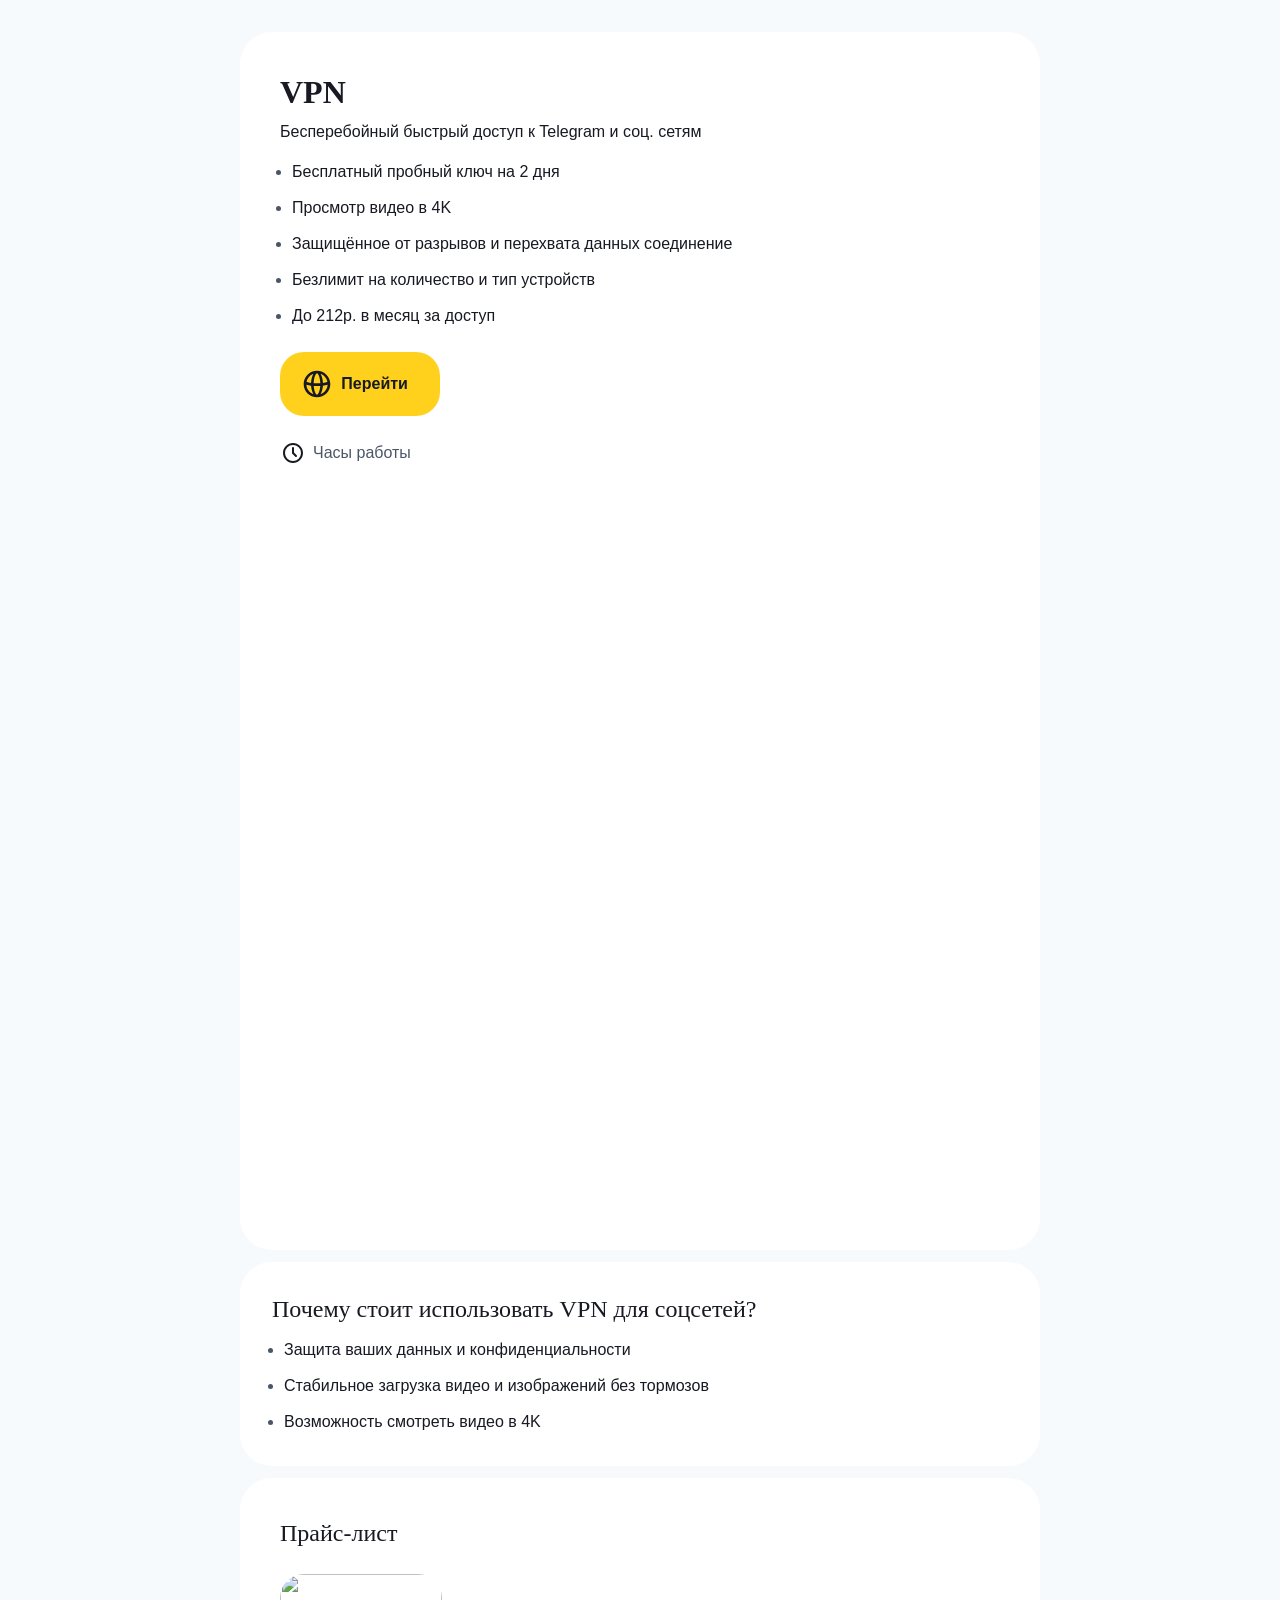
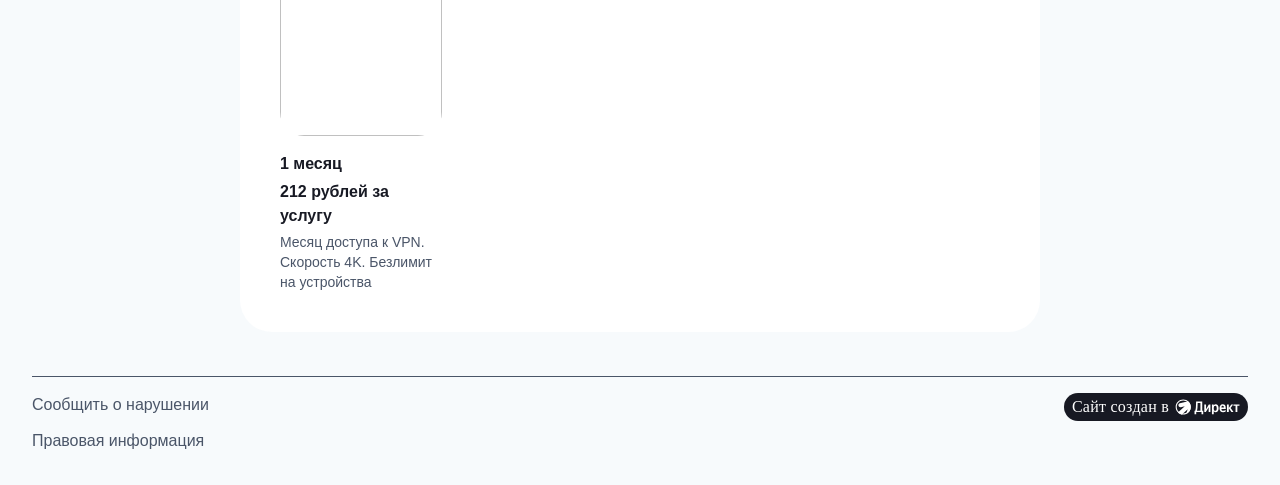
==== index.html @ 25be9b40 "GH page initial commit" ====
<!DOCTYPE html>
<html lang="ru" data-mantine-color-scheme="light" class="__className_145824"><head>
<meta http-equiv="content-type" content="text/html; charset=UTF-8"><script src="VPN_files/tag_phono.js" type="text/javascript" charset="utf-8" async=""></script><meta charset="utf-8"><meta name="viewport" content="width=device-width, initial-scale=1"><link rel="preload" as="image" href="VPN_files/orig_002.png"><link rel="preload" as="image" href="VPN_files/orig.png"><link rel="stylesheet" href="VPN_files/366c0e1724d2b45b.css" data-precedence="next"><link rel="stylesheet" href="VPN_files/de731d7033b99faa.css" data-precedence="next"><link rel="stylesheet" href="VPN_files/d931ef191c863b39.css" data-precedence="next"><link rel="stylesheet" href="VPN_files/e6cd20047d8eb369.css" data-precedence="next"><link rel="stylesheet" href="VPN_files/547b1e7696700c0e.css" data-precedence="next"><link rel="stylesheet" href="VPN_files/630dd408e8b0e902.css" data-precedence="next"><link rel="stylesheet" href="VPN_files/3575e3b8274c06ea.css" data-precedence="next"><link rel="stylesheet" href="VPN_files/346e893a2abdda17.css" data-precedence="next"><link rel="stylesheet" href="VPN_files/3a5b2b05baa9bd18.css" data-precedence="next"><link rel="preload" as="script" fetchpriority="low" href="VPN_files/webpack-45629b3fa820fc8a.js"><script async="" src="VPN_files/tag.js"></script><script src="VPN_files/4bd1b696-182b6b13bdad92e3.js" async=""></script><script src="VPN_files/1255-aed1538840402354.js" async=""></script><script src="VPN_files/main-app-4f4c06908819679b.js" async=""></script><script src="VPN_files/2850-08d80afc2bfaf56d.js" async=""></script><script src="VPN_files/6961-582b362500ac2808.js" async=""></script><script src="VPN_files/8712-ab8dd53e098ab0df.js" async=""></script><script src="VPN_files/not-found-e3efa27b24aec850.js" async=""></script><script src="VPN_files/c16f53c3-e86ef93545afdc09.js" async=""></script><script src="VPN_files/5314-7368a5ede2f7e235.js" async=""></script><script src="VPN_files/5640-ef7f2f337112b565.js" async=""></script><script src="VPN_files/2619-04bc32f026a0d946.js" async=""></script><script src="VPN_files/4329-63d2cdd8f9a2ff05.js" async=""></script><script src="VPN_files/7512-93be8bd3073e72ee.js" async=""></script><script src="VPN_files/9988-83fab24a3de03fcd.js" async=""></script><script src="VPN_files/1405-ef86a0f40e887229.js" async=""></script><script src="VPN_files/6863-d18769713ac70fbe.js" async=""></script><script src="VPN_files/4076-19bf849e1c219bf2.js" async=""></script><script src="VPN_files/2388-bab3d625e06f2e09.js" async=""></script><script src="VPN_files/page-1f62fc62663077ba.js" async=""></script><meta name="next-size-adjust" content=""><title>VPN</title><meta name="description" content="Бесперебойный быстрый доступ к Telegram и соц. сетям

*   Бесплатный пробный ключ на 2 дня
    
*   Просмотр видео в 4K
    
*   Защищённое от разрывов и перехвата данных соединение
    
*   Безлимит на количество и тип устройств
    
*   До 212р. в месяц за доступ"><meta name="robots" content="index, follow"><meta name="msapplication-TileColor" content="#FFFFFF"><link rel="canonical" href="https://vpn-4k-unlim.clients.site/"><meta property="og:title" content="VPN"><meta property="og:description" content="Бесперебойный быстрый доступ к Telegram и соц. сетям

*   Бесплатный пробный ключ на 2 дня
    
*   Просмотр видео в 4K
    
*   Защищённое от разрывов и перехвата данных соединение
    
*   Безлимит на количество и тип устройств
    
*   До 212р. в месяц за доступ"><meta property="og:url" content="https://vpn-4k-unlim.clients.site"><meta property="og:locale" content="ru_RU"><meta property="og:image" content="https://avatars.mds.yandex.net/get-maps-adv-crm/4771617/2a0000019d924132b83afe6953a8fe7a068d/orig"><meta property="og:type" content="website"><meta name="twitter:card" content="summary_large_image"><meta name="twitter:title" content="VPN"><meta name="twitter:description" content="Бесперебойный быстрый доступ к Telegram и соц. сетям

*   Бесплатный пробный ключ на 2 дня
    
*   Просмотр видео в 4K
    
*   Защищённое от разрывов и перехвата данных соединение
    
*   Безлимит на количество и тип устройств
    
*   До 212р. в месяц за доступ"><meta name="twitter:image" content="https://avatars.mds.yandex.net/get-maps-adv-crm/4771617/2a0000019d924132b83afe6953a8fe7a068d/orig"><link rel="shortcut icon" href="https://client-site.s3.yandex.net/r19347693/_next/static/media/favicon.ed3a078d.ico"><link rel="icon" href="https://client-site.s3.yandex.net/r19347693/_next/static/media/favicon-16x16.3c92b732.png" sizes="16x16" type="image/png"><link rel="icon" href="https://client-site.s3.yandex.net/r19347693/_next/static/media/favicon-32x32.6c45739b.png" sizes="32x32" type="image/png"><link rel="icon" href="https://client-site.s3.yandex.net/r19347693/_next/static/media/android-chrome-192x192.f7ace3ce.png" sizes="192x192" type="image/png"><link rel="icon" href="https://client-site.s3.yandex.net/r19347693/_next/static/media/android-chrome-512x512.bbdbc78b.png" sizes="192x192" type="image/png"><link rel="apple-touch-icon" href="https://client-site.s3.yandex.net/r19347693/_next/static/media/apple-touch-icon-57x57.4a83d6d2.png" sizes="57x57" type="image/png"><link rel="apple-touch-icon" href="https://client-site.s3.yandex.net/r19347693/_next/static/media/apple-touch-icon-60x60.40a05483.png" sizes="60x60" type="image/png"><link rel="apple-touch-icon" href="https://client-site.s3.yandex.net/r19347693/_next/static/media/apple-touch-icon-72x72.932ba3c8.png" sizes="72x72" type="image/png"><link rel="apple-touch-icon" href="https://client-site.s3.yandex.net/r19347693/_next/static/media/apple-touch-icon-76x76.4367523e.png" sizes="76x76" type="image/png"><link rel="apple-touch-icon" href="https://client-site.s3.yandex.net/r19347693/_next/static/media/apple-touch-icon-114x114.f9b7a6ac.png" sizes="114x114" type="image/png"><link rel="apple-touch-icon" href="https://client-site.s3.yandex.net/r19347693/_next/static/media/apple-touch-icon-120x120.a7bb1f27.png" sizes="120x120" type="image/png"><link rel="apple-touch-icon" href="https://client-site.s3.yandex.net/r19347693/_next/static/media/apple-touch-icon-144x144.30bed4e6.png" sizes="144x144" type="image/png"><link rel="apple-touch-icon" href="https://client-site.s3.yandex.net/r19347693/_next/static/media/apple-touch-icon-152x152.76c84252.png" sizes="152x152" type="image/png"><link rel="apple-touch-icon" href="https://client-site.s3.yandex.net/r19347693/_next/static/media/apple-touch-icon-180x180.0460f269.png" sizes="180x180" type="image/png"><link rel="mask-icon" href="https://client-site.s3.yandex.net/r19347693/_next/static/media/safari-pinned-tab.b4df68f2.svg" color="#000000"><script src="VPN_files/polyfills-42372ed130431b0a.js" nomodule=""></script><script id="ym-init">(function(m, e, t, r, i, k, a) {
    m[i] = m[i] || function() { (m[i].a = m[i].a || []).push(arguments) };
    m[i].l = 1 * new Date(); k = e.createElement(t), a = e.getElementsByTagName(t)[0], k.async = 1, k.src = r, a.parentNode.insertBefore(k, a)
})(window, document, "script", "https://mc.yandex.ru/metrika/tag.js", "ym");</script><script id="ym-counters-initializer">window.ym(68485864, 'init', { clickmap: true, trackLinks: true, accurateTrackBounce: 10000, webvisor: true });window.ym(68485864, 'userParams', {});
window.ym(108562822, 'init', { clickmap: true, trackLinks: true, accurateTrackBounce: 10000, webvisor: false });window.ym(108562822, 'userParams', {});</script><script async="" id="rum">!function(e,t){if(e.Ya=e.Ya||{},Ya.Rum)throw new Error("Rum: interface is already defined");var n=e.performance,i=n&&n.timing&&n.timing.navigationStart||Ya.startPageLoad||+new Date,s=e.requestAnimationFrame,r=function(){},a=Ya.Rum={_defTimes:[],_defRes:[],_countersToExposeAsEvents:["2325","2616.85.1928","react.inited"],enabled:!!n,version:"6.1.21",vsStart:document.visibilityState,vsChanged:!1,vsChangeTime:1/0,_deltaMarks:{},_markListeners:{},_onComplete:[],_onInit:[],_unsubscribers:[],_eventLisneters:{},_settings:{},_vars:{},init:function(e,t){a._settings=e,a._vars=t},getTime:n&&n.now?function(){return n.now()}:Date.now?function(){return Date.now()-i}:function(){return new Date-i},time:function(e){a._deltaMarks[e]=[a.getTime()]},timeEnd:function(e,t){var n=a._deltaMarks[e];n&&0!==n.length&&n.push(a.getTime(),t)},sendTimeMark:function(e,t,n,i){void 0===t&&(t=a.getTime()),a.emit({metricName:"defTimes",data:[e,t,i]}),a.mark(e,t)},sendDelta:function(e,t,n,i){var s,r=a._deltaMarks;r[e]||void 0===t||(s=i&&i.originalEndTime?i.originalEndTime:a.getTime(),r[e]=[s-t,s,n])},sendResTiming:function(e,t){a.emit({metricName:"defRes",data:[e,t]})},sendRaf:function(e){var t=a.getSetting("forcePaintTimeSending");if(s&&(t||a.isTimeAfterPageShow(a.getTime()))){var n="2616."+e;s((function(){a.getSetting("sendFirstRaf")&&a.sendTimeMark(n+".205"),s((function(){a.sendTimeMark(n+".1928")}))}))}},isVisibilityChanged:function(){return a.vsStart&&("visible"!==a.vsStart||a.vsChanged)},isTimeAfterPageShow:function(e){return"visible"===a.vsStart||a.vsChangeTime<e},mark:n&&n.mark?function(e,t){n.mark(e+(t?": "+t:""))}:function(){},getSetting:function(e){var t=a._settings[e];return null===t?null:t||""},on:function(e,t){if("function"==typeof t)return(a._markListeners[e]=a._markListeners[e]||[]).push(t),function(){if(a._markListeners[e]){var n=a._markListeners[e].indexOf(t);n>-1&&a._markListeners[e].splice(n,1)}}},noop:r,sendTrafficData:r,finalizeLayoutShiftScore:r,finalizeLargestContentfulPaint:r,getLCPAdditionalParams:r,getCLSAdditionalParams:r,getINPAdditionalParams:r,getImageGoodnessAdditionalParams:r,_eventListeners:{},_eventsBuffer:{},subscribe:function(e,t){if(!a.getSetting("noEvents"))return this._eventLisneters[e]=this._eventLisneters[e]||new Set,this._eventLisneters[e].add(t),function(){this.unsubscribe(e,t)}.bind(this)},unsubscribe:function(e,t){this._eventLisneters[e].delete(t)},emit:function(e){if(!a.getSetting("noEvents")){var t=a.getSetting("eventsLimits")&&a.getSetting("eventsLimits")[e.metricName]||20;this._eventLisneters[e.metricName]&&this._eventLisneters[e.metricName].forEach((function(t){t(e)})),this._eventsBuffer[e.metricName]=this._eventsBuffer[e.metricName]||[],this._eventsBuffer[e.metricName].push(e),this._eventsBuffer[e.metricName].length>t&&(this._eventsBuffer[e.metricName].length=Math.floor(t/2))}},getBufferedEvents:function(e){var t=this._eventsBuffer,n={};return Object.keys(t).forEach((function(i){-1!==e.indexOf(i)&&(n[i]=t[i])})),n},clearEvents:function(e){this._eventsBuffer[e]&&(this._eventsBuffer[e].length=0)}};function f(){Ya.Rum.vsChanged=!0,Ya.Rum.vsChangeTime=a.getTime(),removeEventListener("visibilitychange",f)}addEventListener("visibilitychange",f),a._onVisibilityChange=f}(window);
!function(){if(window.PerformanceLongTaskTiming){var e=function(e,n){return(e=e.concat(n)).length>300&&(e=e.slice(e.length-300)),e},n="undefined"!=typeof PerformanceLongAnimationFrameTiming,t=n?["longtask","long-animation-frame"]:["longtask"];function r(){var r=Ya.Rum._tti={events:[],loafEvents:n?[]:void 0,eventsAfterTTI:[],fired:!1,observer:new PerformanceObserver((function(t){var o=t.getEntriesByType("longtask"),s=t.getEntriesByType("long-animation-frame");r.events=e(r.events,o),n&&(r.loafEvents=e(r.loafEvents,s)),r.fired&&(r.eventsAfterTTI=e(r.eventsAfterTTI,o))}))};r.observer.observe({entryTypes:t}),Ya.Rum._unsubscribers&&Ya.Rum._unsubscribers.push((function(){r.observer.disconnect()}))}r(),Ya.Rum._onInit.push(r)}}();
!function(){var e,t,n,i=Ya.Rum,o=42,r=4e4,g=15,a=[],s="\r\n",l=i.getSetting("countersInitialDelay")||0;if(l){var c;function u(){removeEventListener("visibilitychange",h),clearTimeout(c),l=0,f()}function h(){document.hidden&&u()}c=setTimeout(u,l),addEventListener("visibilitychange",h)}function f(){if(t&&a.length){for(var n=0,i=0,l=0;i<a.length&&l<=r&&n<o;i++)(l+=(i?s.length:0)+a[i].length)<=r&&n++;var c=a.splice(0,n);d(t,c.join(s)),a.length&&(e=setTimeout(f,g))}else a.length=0}function d(e,t){if(!(navigator.sendBeacon&&n&&navigator.sendBeacon(e,t))){var o=Boolean(i.getSetting("sendCookie")),r=new XMLHttpRequest;r.open("POST",e),r.withCredentials=o,r.send(t)}}i.send=function(c,u,h,d,v,m,S,p){t=i.getSetting("clck"),n=i.getSetting("beacon"),o=i.getSetting("maxBatchCounters")||o,r=i.getSetting("maxBatchLength")||r,g=i.getSetting("countersBatchTimeout")||g,function(t,n,i,c,u,h,d,v,m,S){clearTimeout(e);var p=[t?"/reqid="+t:"",n?"/"+n.join("/"):"",i?"/path="+i:"",c?"/events="+c:"",u?"/slots="+u.join(";"):"",h?"/experiments="+h.join(";"):"",d?"/vars="+d:"","/cts="+(new Date).getTime(),"","/*"].join("");p.length>r?"undefined"!=typeof console&&console.error&&console.error("Counter length "+p.length+" is more than allowed "+r,p):(a.push(p),l||(function(){if(a.length>=o)return!0;for(var e=0,t=0;t<a.length;t++)if((e+=(t?s.length:0)+a[t].length)>=r)return!0;return!1}()?f():e=setTimeout(f,g)))}(i.getSetting("reqid"),S,u,v,i.getSetting("slots"),i.getSetting("experiments"),h)}}();
!function(){var e=Ya.Rum,n=!window.BigInt||!("PerformanceObserver"in window);function t(n){e._unsubscribers.push(n)}function i(e,i,o){if(!n){var a=o||{};if(e){a.type=e,a.hasOwnProperty("buffered")||(a.buffered=!0);var s=new PerformanceObserver((function(e,n){return i(e.getEntries(),n)}));return r((function(){try{s.observe(a)}catch(e){return void console.error(e.message)}t((function(){s.disconnect()}))}),0),s}throw new Error("PO without type field is forbidden")}}function r(e,n){var i=setTimeout(e,n);return t((function(){clearInterval(i)})),i}function o(e,n,i){addEventListener(e,n,i),t((function(){removeEventListener(e,n,i)}))}function a(e,n,t){o("visibilitychange",(function i(){if("hidden"===document.visibilityState){try{t||(removeEventListener("visibilitychange",i),e.disconnect())}catch(e){}n()}})),o("beforeunload",n)}function s(e,n){return"string"==typeof e?encodeURIComponent(e):Math.round(1e3*(e-(n||0)))/1e3}function u(e){if(!e)return"";var n=(e.tagName||"").toLowerCase(),t=e.className&&void 0!==e.className.baseVal?e.className.baseVal:e.className;return n+(t?(" "+t).replace(/\s+/g,"."):"")}function c(e){function n(){removeEventListener("DOMContentLoaded",n),removeEventListener("load",n),e()}"loading"===document.readyState?(o("DOMContentLoaded",n),o("load",n)):e()}function d(n){e._onComplete.push(n)}function f(){return e._periodicTasks}function l(){var n=e._vars;return Object.keys(n).map((function(e){return e+"="+encodeURIComponent(n[e]).replace(/\*/g,"%2A")}))}var m={connectEnd:2116,connectStart:2114,decodedBodySize:2886,domComplete:2124,domContentLoadedEventEnd:2131,domContentLoadedEventStart:2123,domInteractive:2770,domLoading:2769,domainLookupEnd:2113,domainLookupStart:2112,duration:2136,encodedBodySize:2887,entryType:2888,fetchStart:2111,initiatorType:2889,loadEventEnd:2126,loadEventStart:2125,nextHopProtocol:2890,redirectCount:1385,redirectEnd:2110,redirectStart:2109,requestStart:2117,responseEnd:2120,responseStart:2119,secureConnectionStart:2115,startTime:2322,transferSize:2323,type:76,unloadEventEnd:2128,unloadEventStart:2127,workerStart:2137},v=625;function g(n,t){Object.keys(m).forEach((function(e){if(e in t){var i=t[e];(i||0===i)&&n.push(m[e]+"="+s(i))}})),n.push("".concat(v,"=").concat(e.version))}var p,h,y,S,T,b="690.2096.2877",w="690.2096.207",E="690.2096.2044",C=3,k=e.getSetting("savedDeltasLimit")||0,L=document.createElement("link"),P=window.performance||{},M="function"==typeof P.getEntriesByType,_=0;function O(n,t,i,r,o){void 0===t&&(t=e.getTime()),void 0!==i&&!0!==i||e.mark(n,t);var a=I(n);if(a.push("207="+s(t)),x(a,r)){j(w,a,o&&o.force),p[n]=p[n]||[],p[n].push(t);var u=e._markListeners[n];u&&u.length&&u.forEach((function(e){e(t)})),e.emit({metricName:n,value:t,params:r})}}function I(n){return T.concat([e.isVisibilityChanged()?"-vsChanged=1":"","1701="+n,e.ajaxStart&&"1201.2154="+s(e.ajaxStart),e.ajaxComplete&&"1201.2052="+s(e.ajaxComplete)])}function N(){S=l(),e.getSetting("sendClientUa")&&S.push("1042="+encodeURIComponent(navigator.userAgent))}function R(){var e=window.performance&&window.performance.timing&&window.performance.timing.navigationStart;T=S.concat(["143.2129="+e])}function x(e,n){if(n){if(n.isCanceled&&n.isCanceled())return!1;var t=e.reduce((function(e,n,t){return"string"==typeof n&&(e[n.split("=")[0]]=t),e}),{});Object.keys(n).forEach((function(i){if("function"!=typeof n[i]){var r=t[i],o=i+"="+n[i];void 0===r?e.push(o):e[r]=o}}))}return!0}function j(n,t,i){var r=encodeURIComponent(window.YaStaticRegion||"unknown");t.push("-cdn="+r);var o=t.filter(Boolean).join(",");e.send(null,n,o,void 0,void 0,void 0,void 0,i)}function z(e,n,t){j(e,F().concat(n),t)}function B(n,t){var i=y[n];i&&0!==i.length&&(i.push(e.getTime(),t),A(n))}function A(n,t,i,r){var o,a,u,c=y[n];if(void 0!==t?o=(a=r&&r.originalEndTime?r.originalEndTime:e.getTime())-t:c&&(o=c[0],a=c[1],u=c[2]),void 0!==o&&void 0!==a){var d=I(n);d.push("207.2154="+s(o),"207.1428="+s(a),"2877="+s(a-o)),x(d,i)&&x(d,u)&&(j(b,d,r&&r.force),_<k&&(h[n]=h[n]||[],h[n].push(a-o),_++),e.emit({metricName:n,value:a-o,params:{start:o,end:a}}),delete y[n])}}function V(e,n){if(!M)return n(null);L.href=e;var t=0,i=100,o=L.href;r((function e(){var a=P.getEntriesByName(o);if(a.length)return n(a);t++<C?(r(e,i),i+=i):n(null)}),0)}function U(e,n,t){V(n,(function(i){i&&D(e,i[i.length-1],n,t)}))}function D(n,t,i,r){var o=I(n);e.getSetting("sendUrlInResTiming")&&o.push("13="+encodeURIComponent(i)),g(o,t),x(o,r),j(E,o)}function F(){return S}var W={bluetooth:2064,cellular:2065,ethernet:2066,none:1229,wifi:2067,wimax:2068,other:861,unknown:836,0:836,1:2066,2:2067,3:2070,4:2071,5:2768},H=navigator.connection;function Q(e){if(H){var n=W[H.type];e.push("2437="+(n||2771),void 0!==H.downlinkMax&&"2439="+H.downlinkMax,H.effectiveType&&"2870="+H.effectiveType,void 0!==H.rtt&&"rtt="+H.rtt,void 0!==H.downlink&&"dwl="+H.downlink,!n&&"rawType="+H.type)}}var Y,q,G,J,$,K,X,Z,ee="690.2096.4004",ne=!1,te=1/0,ie=1/0,re=("layout-shift",Boolean(window.PerformanceObserver&&window.PerformanceObserver.supportedEntryTypes&&-1!==window.PerformanceObserver.supportedEntryTypes.indexOf("layout-shift"))?0:null);function oe(){$>q&&(q=$,G=J,e.emit({metricName:"cls-debug",value:q,params:{clsEntries:G,target:ae(G)}}))}function ae(e){var n;if(!e)return null;var t=null;if((n=e.reduce((function(e,n){return e&&e.value>n.value?e:n})))&&n.sources&&n.sources.length){for(var i=0;i<n.sources.length;i++){var r=n.sources[i];if(r.node&&1===r.node.nodeType){t=r;break}}t=t||n.sources[0]}return t}function se(e){null==q&&(q=0);for(var n=0;n<e.length;n++){var t=e[n];t.hadRecentInput||($&&t.startTime-J[J.length-1].startTime<te&&t.startTime-J[0].startTime<ie?($+=t.value,J.push(t)):(oe(),$=t.value,J=[t]))}oe()}function ue(){q=re,Y=void 0,G=null,J=null,$=null,ne=!1}function ce(n){if(null!=q&&!ne){var t=Math.round(1e6*q)/1e6;if(Y!==t){Y=t,e.getSetting("enableContinuousCollection")||(ne=!0);var i=ae(G),r=["s="+t];r.push("target="+u(i&&i.node));var o=e.getCLSAdditionalParams(i);o&&x(r,o),z(ee,r,n),e.emit({metricName:"cls-debug",value:q,params:{clsEntries:J,target:i,isFinalized:ne}})}}}function de(n){var t=n[n.length-1];K=t.renderTime||t.loadTime,X=t,e.emit({metricName:"largest-contentful-paint-debug",value:K,params:{entry:t}}),Z||(O("largest-loading-elem-paint",K),Z=!0)}function fe(n){if(null!=K){var t=e.getLCPAdditionalParams(X);O("largest-contentful-paint",K,!1,t,n&&{force:!0}),e.emit({metricName:"largest-contentful-paint-debug",value:K,params:{additionalParams:t,entry:X,isFinalized:!0}}),K=null,X=null}}e.getLCPAdditionalParams===e.noop&&(e.getLCPAdditionalParams=function(){var n={},t=X.element;if(t){n["-className"]=e.getSelector(t),n["-tagName"]=t.tagName.toLowerCase();var i=t.getBoundingClientRect();n["-width"]=i.width,n["-height"]=i.height}return X.size&&(n["-size"]=X.size),n});var le={"first-paint":2793,"first-contentful-paint":2794},me=Object.keys(le).length,ve={},ge=window.performance||{},pe="function"==typeof ge.getEntriesByType,he=0;function ye(){if(pe&&(e.getSetting("forcePaintTimeSending")||!e.isVisibilityChanged()))for(var n=ge.getEntriesByType("paint"),t=0;t<n.length;t++){var i=n[t],r=le[i.name];r&&!ve[i.name]&&(ve[i.name]=!0,he++,O("1926."+r,i.startTime))}}var Se=3e3,Te=1;function be(){return e._tti.events||[]}function we(){return e._tti.loafEvents}function Ee(){return e._tti}function Ce(n){return n?n===e.getPageUrl()?"<page>":n.replace(/\?.*$/,""):n}function ke(n,t,i){if(Ee()){var r=e.getTime(),o="undefined"!=typeof PerformanceLongAnimationFrameTiming&&e.getSetting("sendLongAnimationFrames");Le((function(a){var u,c={2796.2797:Pe(be(),t),689.2322:s(r)};if(o){var d=function(e){var n=we();if(n)return e?n.filter((function(n){return n.startTime+n.duration>=e})):n}(t);d&&(c["loaf.2797"]=Pe(d,void 0,{useName:!1}),1===e.getSetting("longAnimationFramesMode")&&(c["-additional"]=encodeURIComponent(JSON.stringify({loaf:(u=d,u.map(Me))}))))}i&&Object.keys(i).forEach((function(e){c[e]=i[e]})),O(n||"2795",a,!0,c,{force:Boolean(o)}),e._tti.fired=!0}),t)}}function Le(n,t){var i=(arguments.length>2&&void 0!==arguments[2]?arguments[2]:{}).mode,o=void 0===i?Te:i;Ee()&&(t||(t=e.getTime()),function i(){var a,s=t,u=e.getTime(),c=o===Te?be():we()||[],d=c.length;0!==d&&(a=c[d-1],s=Math.max(s,Math.floor(a.startTime+a.duration))),u-s>=Se?n(s):r(i,1e3)}())}function Pe(e,n){var t=(arguments.length>2&&void 0!==arguments[2]?arguments[2]:{}).useName,i=void 0===t||t;return n=n||0,(e=e||[]).filter((function(e){return n-e.startTime<=50})).map((function(e){var n=Math.floor(e.startTime),t=Math.floor(n+e.duration);return i?(e.name?e.name.split("-").map((function(e){return e[0]})).join(""):"u")+"-"+n+"-"+t:n+"-"+t})).join(".")}function Me(e){var n=e.blockingDuration,t=e.duration,i=e.firstUIEventTimestamp,r=e.renderStart,o=e.scripts,a=e.startTime,s=e.styleAndLayoutStart;return[Math.round(a),Math.round(t),o.map(Oe),Math.round(n),Math.round(i),Math.round(r),Math.round(s)]}function _e(e){return{"user-callback":1,"event-listener":2,"resolve-promise":3,"reject-promise":4,"classic-script":5,"module-script":6}[e]||0}function Oe(e){var n=e.invoker,t=e.sourceURL,i=e.sourceFunctionName,r=e.sourceCharPosition,o=e.startTime,a=e.duration,s=e.windowAttribution,u=e.executionStart,c=e.forcedStyleAndLayoutDuration,d=e.pauseDuration,f=e.invokerType;return[Ce(n),Ce(t),i,r,Math.round(o),Math.round(a),s,Math.round(u),Math.round(c),Math.round(d),_e(f)]}var Ie="690.2096.361",Ne=document.createElement("a"),Re=0,xe={};function je(e){var n=e.transferSize;if(null!=n){Ne.href=e.name;var t=Ne.pathname;if(0!==t.indexOf("/clck")){var i=t.lastIndexOf("."),r="";return-1!==i&&t.lastIndexOf("/")<i&&t.length-i<=5&&(r=t.slice(i+1)),{size:n,domain:Ne.hostname,extension:r}}}}function ze(){var n=e.getSetting("maxTrafficCounters")||250;if(Re>=n)return!1;for(var t=Object.keys(xe),i="",r=0;r<t.length;r++){var o=t[r],a=xe[o];i+=encodeURIComponent(o)+"!"+a.count+"!"+a.size+";"}return i.length&&(Re++,z(Ie,["d="+i,"t="+s(e.getTime())])),xe={},Re<n}d(ze);var Be="690.1033",Ae={visible:1,hidden:2,prerender:3},Ve=window.performance||{},Ue=Ve.navigation||{},De=Ve.timing||{},Fe=De.navigationStart;function We(){var n=De.domContentLoadedEventStart,t=De.domContentLoadedEventEnd;if(0!==n||0!==t){var i=0===De.responseStart?Fe:De.responseStart,o=0===De.domainLookupStart?Fe:De.domainLookupStart,a=["2129="+Fe,"1036="+(o-Fe),"1037="+(De.domainLookupEnd-De.domainLookupStart),"1038="+(De.connectEnd-De.connectStart),De.secureConnectionStart&&"1383="+(De.connectEnd-De.secureConnectionStart),"1039="+(De.responseStart-De.connectEnd),"1040="+(De.responseEnd-i),"1040.906="+(De.responseEnd-o),"1310.2084="+(De.domLoading-i),"1310.2085="+(De.domInteractive-i),"1310.1309="+(t-n),"1310.1007="+(n-i),navigator.deviceMemory&&"3140="+navigator.deviceMemory,navigator.hardwareConcurrency&&"3141="+navigator.hardwareConcurrency];Object.keys(m).forEach((function(e){e in De&&De[e]&&a.push(m[e]+"="+s(De[e],Fe))})),e.vsStart?(a.push("1484="+(Ae[e.vsStart]||2771)),e.vsChanged&&a.push("1484.719=1")):a.push("1484="+Ae.visible),Ue&&(Ue.redirectCount&&a.push("1384.1385="+Ue.redirectCount),1!==Ue.type&&2!==Ue.type||a.push("770.76="+Ue.type)),Q(a),z(Be,a)}else r(We,50)}var He="690.2096.2892",Qe=window.performance||{},Ye="function"==typeof Qe.getEntriesByType;if(!e)throw new Error("Rum: interface is not included");if(e.enabled){function qe(){p={},h={},_=0,y=e._deltaMarks,N(),R(),e.ajaxStart=0,e.ajaxComplete=0,c(Je)}function Ge(){var n;e.sendTimeMark=O,e.sendResTiming=U,e.sendTiming=D,e.timeEnd=B;var t=(e.getBufferedEvents(["defRes"]).defRes||[]).map((function(e){return e.data}));for(n=0;n<t.length;n++)U(t[n][0],t[n][1]);e.clearEvents("defRes");var i=(e.getBufferedEvents(["defTimes"]).defTimes||[]).map((function(e){return e.data}));for(n=0;n<i.length;n++)O(i[n][0],i[n][1],!1,i[n][2]);e.clearEvents("defTimes"),Object.keys(y).forEach((function(e){A(e)}))}function Je(){var n=window.performance&&window.performance.timing&&window.performance.timing.navigationStart,t=e.getSetting("skipTiming"),a=e.getSetting("techParamsByVisible");n&&(a&&addEventListener("visibilitychange",(function n(){"visible"!==e.vsStart?"visible"===document.visibilityState&&(e.vsStart="visible",removeEventListener("visibilitychange",n),We()):removeEventListener("visibilitychange",n)})),r((function(){Ge(),(!t&&!a||a&&"visible"===e.vsStart)&&We(),e.getSetting("disableFCP")||(ye(),he<me&&i("paint",(function(e,n){ye(),n&&he>=me&&n.disconnect()}),{buffered:!0})),e.getSetting("sendAutoElementTiming")&&(!window.PerformanceObserver||!e.getSetting("forcePaintTimeSending")&&e.isVisibilityChanged()||i("element",(function(e){for(var n=0;n<e.length;n++){var t=e[n];O("element-timing."+t.identifier,t.startTime)}}))),o("pageshow",Xe),ke(),"complete"===document.readyState?$e({skipTimingApi:t}):o("load",$e.bind(void 0,{skipTimingApi:t}))}),0))}function $e(n){var r,s;e.getSetting("disableOnLoadTasks")||(removeEventListener("load",$e),n.skipTimingApi||function(){if(Ye){var e=Qe.getEntriesByType("navigation")[0];if(e){var n=[];g(n,e),Q(n);var t=Qe.getEntriesByName("yndxNavigationSource")[0];t&&n.push("2091.186="+t.value);var i=Qe.getEntriesByName("yndxNavigationToken","yndxEntry")[0];i&&n.push("2091.3649="+i.value),z(He,n)}}}(),(s=e.getSetting("periodicStatsIntervalMs"))||null===s||(s=15e3),s&&(r=setInterval(Ze,s),t((function(){clearInterval(r)})),Ke=r),o("beforeunload",Ze),function(){if(window.PerformanceObserver){xe={},Re=0;var e=function(e){!function(e){if(e&&e.length)for(var n=xe,t=0;t<e.length;t++){var i=je(e[t]);if(i){var r=i.domain+"-"+i.extension,o=n[r]=n[r]||{count:0,size:0};o.count++,o.size+=i.size}}}(e)};i("resource",e),i("navigation",e),f().push(ze)}}(),e.getSetting("disableFID")||i("first-input",(function(n,t){var i=n[0];if(i){var r=i.processingStart,o={duration:i.duration,js:i.processingEnd-r,name:i.name};i.target&&(o.target=u(i.target));var a=r-i.startTime;A("first-input",a,o),e.emit({metricName:"first-input-debug",value:a,params:{entry:i,additionalParams:o}}),t.disconnect()}}),{buffered:!0}),e.getSetting("disableCLS")||window.PerformanceObserver&&(d(ce),d(ue),q=re,G=null,J=null,$=null,te=e.getSetting("clsWindowGap")||te,ie=e.getSetting("clsWindowSize")||ie,a(i("layout-shift",se),(function(){return ce(!0)}),!0)),e.getSetting("disableLCP")||!window.PerformanceObserver||!e.getSetting("forcePaintTimeSending")&&e.isVisibilityChanged()||(d(fe),K=null,X=null,Z=!1,a(i("largest-contentful-paint",de),(function(){return fe(!0)}),!1)))}var Ke;function Xe(e){e.persisted&&O("bfcache")}function Ze(){var e=!1;f().forEach((function(n){n()&&(e=!0)})),e||clearInterval(Ke)}d(Ge),e.destroy=function(n){var t=e._unsubscribers;n.shouldComplete&&e.completeSession(!0),e._onComplete=[];for(var i=0;i<t.length;i++)t[i]();removeEventListener("visibilitychange",e._onVisibilityChange),e._unsubscribers=[],e._periodicTasks=[],e._markListeners={},e._deltaMarks={}},e.restart=function(n,t,i){e.destroy({shouldComplete:i}),e.init(n,t),addEventListener("visibilitychange",e._onVisibilityChange),qe(),function(){for(var n=0;n<e._onInit.length;n++)e._onInit[n]()}()},e.setVars=function(n){Object.keys(n).forEach((function(t){e._vars[t]=n[t]})),N(),R()},e.completeSession=function(n){for(var t=e._onComplete,i=0;i<t.length;i++)t[i](n)},qe(),e._periodicTasks=[],e.sendHeroElement=function(e){O("2876",e)},e.getPageUrl=function(){return window.location.href},e._subpages={},e.makeSubPage=function(n,t){var i=e._subpages[n];e._subpages[n]=void 0===i?i=0:++i;var r=!1;return{689.2322:s(void 0!==t?t:e.getTime()),2924:n,2925:i,isCanceled:function(){return r},cancel:function(){r=!0}}},e.getTimeMarks=function(){return p},e.getDeltas=function(){return h},e.getVarsList=l,e.getResourceTimings=V,e.pushConnectionTypeTo=Q,e.pushTimingTo=g,e.normalize=s,e.sendCounter=j,e.sendDelta=A,e.onReady=c,e.getSelector=u,e.getSetting("disableCLS")||(e.finalizeLayoutShiftScore=ce),e.getSetting("disableLCP")||(e.finalizeLargestContentfulPaint=fe),e.sendTrafficData=ze,e._getCommonVars=F,e._addListener=o,e._observe=i,e._timeout=r,e.sendTTI=ke,e._getLongtasksStringValue=Pe,e.onQuietWindow=Le,e.sendBFCacheTimeMark=Xe}else e.getSetting=function(){return""},e.getVarsList=function(){return[]},e.getResourceTimings=e.completeSession=e.pushConnectionTypeTo=e.pushTimingTo=e.normalize=e.sendCounter=e.destroy=e.restart=e.setVars=e.completeSession=e.sendDelta=e.sendTimeMark=e.sendResTiming=e.sendTiming=e.sendTTI=e.makeSubPage=e.sendHeroElement=e.onReady=e.onQuietWindow=function(){}}();
!function(){var e,n,t=Ya.Rum,r=function(){return"v3-".concat(Date.now(),"-").concat(Math.floor(8999999999999*Math.random())+1e12)},i=function(){return window.__WEB_VITALS_POLYFILL__?window.performance&&(performance.getEntriesByType&&performance.getEntriesByType("navigation")[0]||function(){var e;if(null!==(e=performance)&&void 0!==e&&e.navigation){var n=performance.timing,t=performance.navigation.type,r={entryType:"navigation",startTime:0,type:2==t?"back_forward":1===t?"reload":"navigate"};for(var i in n)"navigationStart"!==i&&"toJSON"!==i&&(r[i]=Math.max(n[i]-n.navigationStart,0));return r}}()):window.performance&&performance.getEntriesByType&&performance.getEntriesByType("navigation")[0]},a=function(e,n,t){var r=!(arguments.length>3&&void 0!==arguments[3])||arguments[3];try{if(PerformanceObserver.supportedEntryTypes.includes(e)){var i=new PerformanceObserver((function(e){Promise.resolve().then((function(){n(e.getEntries())}))}));return i.observe(Object.assign({type:e,buffered:r},t||{})),i}}catch(e){}},o=0,u=1/0,s=0,c=function(e){e.forEach((function(e){e.interactionId&&(u=Math.min(u,e.interactionId),s=Math.max(s,e.interactionId),o=s?(s-u)/7+1:0)}))},d=function(){var n=window.performance||{};return e?o:n.interactionCount||0},p=function(){"interactionCount"in(window.performance||{})||e||(e=a("event",c,{type:"event",buffered:!0,durationThreshold:0}))},l=[],f={},v=function(e){var n=l[l.length-1],t=f[e.interactionId];if(t||l.length<10||e.duration>n.latency){if(t)t.entries.push(e),t.latency=Math.max(t.latency,e.duration);else{var r={id:e.interactionId,latency:e.duration,entries:[e]};f[r.id]=r,l.push(r)}l.sort((function(e,n){return n.latency-e.latency})),l.splice(10).forEach((function(e){delete f[e.id]}))}},g=function(e,t){var o,u,s=function(){};return t=t||{},u=function(){var u,c,f,g,m;p(),c="INP",g=i(),m="navigate",g&&(document.prerendering||function(){var e=i();return e&&e.activationStart||0}()>0?m="prerender":document.wasDiscarded?m="restore":g.type&&(m=g.type.replace(/_/g,"-"))),n={name:c,value:void 0===f?-1:f,rating:"good",delta:0,entries:[],id:r(),navigationType:m};var y=a("event",(function(e){e.forEach((function(e){e.interactionId&&v(e),"first-input"===e.entryType&&!l.some((function(n){return n.entries.some((function(n){return e.duration===n.duration&&e.startTime===n.startTime}))}))&&v(e)}));var r,i,a=(i=Math.min(l.length-1,Math.floor((d()-0)/50)),l[i]);a&&a.latency!==n.value&&(n.value=a.latency,n.entries=a.entries,null!==(r=t)&&void 0!==r&&r.reportSlowestINP&&l.length&&(n.extra=l[0]),s())}),{durationThreshold:null!==(u=t.durationThreshold)&&void 0!==u?u:40},!0);o=function(e,n,t){var r,i;return{sendReport:function(a){n.value>=0&&(a||t)&&((i=n.value-(r||0))||void 0===r)&&(r=n.value,n.delta=i,e(n))},resetReport:function(){return r=void 0}}}(e,n,t.reportAllChanges),s=o.sendReport,y&&"PerformanceEventTiming"in window&&"interactionId"in PerformanceEventTiming.prototype&&y.observe({type:"first-input",buffered:!0})},document.prerendering?addEventListener("prerenderingchange",(function(){return u()}),!0):u(),function(){return o}};!function(){var e,i,a=void 0,o=t._addListener||addEventListener,u=t.getSetting("minInpDuration")||40,s=g((function(e){if(a={value:e.value,params:{entriesCount:e.entries.length,interactionsCount:d()},opts:{},entry:null},t.getSetting("reportSlowestINP")&&e.extra&&e.extra.entries){a.params.longestValue=e.extra.latency;var n=e.extra.entries.reduce((function(e,n){return n.duration>e.duration?n:e}),{duration:0});a.params.longestSelector=t.getSelector(n.target)}if(e.entries.length){var r=e.entries[0],i=0;e.entries.forEach((function(e){var n=e.processingEnd-e.processingStart;i+=n,(e.duration>r.duration||e.duration===r.duration&&n>r.processingEnd-r.processingStart)&&(r=e)})),a.params.name=r.name,a.params.js=i,a.params.processTime=r.processingEnd-r.processingStart,a.opts.originalEndTime=r.startTime+r.duration,a.entry=r,r.target&&t.getSelector&&(a.params.target=t.getSelector(r.target));var o=t.getINPAdditionalParams(r);o&&(a.params=Object.assign(a.params,o))}t.emit({metricName:"inp-debug",value:a.value,params:{entry:a.entry}})}),{durationThreshold:u,reportAllChanges:!0,reportSlowestINP:t.getSetting("reportSlowestINP")});function c(){s().resetReport(),l=[],f={},n.value=-1,n.delta=0,n.entries=[],n.id=r(),i=void 0,a=void 0,e=!1}function p(n){e||(s().sendReport(!0),void 0!==a&&i!==a.value&&(n&&a.opts&&(a.opts.force=!0),t.getSetting("enableContinuousCollection")||(e=!0),i=a.value,t.sendDelta("inp",a.value,a.params,a.opts),t.emit({metricName:"inp-debug",value:a.value,params:{entry:a.entry,isFinalized:e}})))}function v(e){"pagehide"!==e.type&&"beforeunload"!==e.type&&"hidden"!==document.visibilityState||p(!0)}o("visibilitychange",v,!0),o("pagehide",v,!0),o("beforeunload",v,!0),t.finalizeINP=p,t.resetINP=c,t._onComplete.push(p),t._onComplete.push(c)}()}();
!function(e){function t(){"complete"===document.readyState?n():(e._addListener||addEventListener)("load",n)}function n(){if(removeEventListener("load",n),e.sendTimeMark("1724"),e.getSetting("sendAutoResTiming"))for(var t=e.getSetting("autoResTimingSelector")||"script[data-rCid], div[data-rCid]",i=document.querySelectorAll(t),d=0,a=i.length;d<a;d++){var r=i[d],o=r.src;if(!o){var u=getComputedStyle(r).backgroundImage;if(u){var l=u.match(/^url\(["']?(.*?)["']?\)$/);l&&(o=l[1])}}o&&e.sendResTiming(r.getAttribute("data-rCid"),o)}}e.enabled&&!e._onloadCounterInited&&(e._onloadCounterInited=!0,t(),e._onInit.push(t))}(Ya.Rum);
!function(){function t(t,e){if(!(t instanceof e))throw new TypeError("Cannot call a class as a function")}function e(t,e){for(var n=0;n<e.length;n++){var i=e[n];i.enumerable=i.enumerable||!1,i.configurable=!0,"value"in i&&(i.writable=!0),Object.defineProperty(t,(void 0,"symbol"==typeof(r=function(t,e){if("object"!=typeof t||null===t)return t;var n=t[Symbol.toPrimitive];if(void 0!==n){var i=n.call(t,"string");if("object"!=typeof i)return i;throw new TypeError("@@toPrimitive must return a primitive value.")}return String(t)}(i.key))?r:String(r)),i)}var r}function n(t,n,i){return n&&e(t.prototype,n),i&&e(t,i),Object.defineProperty(t,"prototype",{writable:!1}),t}function i(t){return i=Object.setPrototypeOf?Object.getPrototypeOf.bind():function(t){return t.__proto__||Object.getPrototypeOf(t)},i(t)}function r(t,e){return r=Object.setPrototypeOf?Object.setPrototypeOf.bind():function(t,e){return t.__proto__=e,t},r(t,e)}function a(t){var e=function(){if("undefined"==typeof Reflect||!Reflect.construct)return!1;if(Reflect.construct.sham)return!1;if("function"==typeof Proxy)return!0;try{return Boolean.prototype.valueOf.call(Reflect.construct(Boolean,[],(function(){}))),!0}catch(t){return!1}}();return function(){var n,r=i(t);if(e){var a=i(this).constructor;n=Reflect.construct(r,arguments,a)}else n=r.apply(this,arguments);return function(t,e){if(e&&("object"==typeof e||"function"==typeof e))return e;if(void 0!==e)throw new TypeError("Derived constructors may only return object or undefined");return function(t){if(void 0===t)throw new ReferenceError("this hasn't been initialised - super() hasn't been called");return t}(t)}(this,n)}}Ya.Rum.getSetting("savedDeltasLimit"),document.createElement("link");var o=function(){function e(n){var i=arguments.length>1&&void 0!==arguments[1]?arguments[1]:{},r=i.src,a=i.callback;t(this,e),this.img=n,this.src=r||this.img.src,this.className=this.img.className,this.callback=a}return n(e,[{key:"calculateDimensions",value:function(){return this.w=this.img.offsetWidth,this.h=this.img.offsetHeight,this.nw=this.img.naturalWidth,this.nh=this.img.naturalHeight,this.calculateScale(),Promise.resolve()}},{key:"calculateScale",value:function(){this.xScale=this.nw/this.w,this.yScale=this.nh/this.h}},{key:"checkDimensions",value:function(){this.shouldIgnoreImageBefore()||this.calculateDimensions().then(function(){var t=this.w,e=this.h,n=this.nw,i=this.nh;if(0!==t&&0!==e&&!(n<=t&&i<=e||2===this.xScale&&2===this.yScale&&this.src.match(/_2x$/)||this.xScale<3&&this.xScale>1/3&&this.yScale<3&&this.yScale>1/3)){var r=Math.round((n*i-t*e)/1e4);r<4||this.callback({w:t,h:e,nw:n,nh:i,src:this.src,className:this.className,element:this.img,extraTrafficKb:r})}}.bind(this))}},{key:"shouldIgnoreImageBefore",value:function(){return!1}}]),e}(),s=function(e){!function(t,e){if("function"!=typeof e&&null!==e)throw new TypeError("Super expression must either be null or a function");t.prototype=Object.create(e&&e.prototype,{constructor:{value:t,writable:!0,configurable:!0}}),Object.defineProperty(t,"prototype",{writable:!1}),e&&r(t,e)}(o,e);var i=a(o);function o(){return t(this,o),i.apply(this,arguments)}return n(o,[{key:"calculateDimensions",value:function(){return Promise.all([this.calculateImgDimensions(),this.calculateBgDimensions()]).then(function(){this.calculateScale()}.bind(this))}},{key:"calculateImgDimensions",value:function(){return new Promise(function(t){var e=new Image;e.onload=function(){e.onload=e.onerror=null,this.nw=e.naturalWidth,this.nh=e.naturalHeight,t()}.bind(this),e.onerror=function(){e.onload=e.onerror=null,this.nw=this.nh=0,t()}.bind(this),e.src=this.src}.bind(this))}},{key:"calculateBgDimensions",value:function(){var t=this.img.style.backgroundSize;if(t){var e=t.match(/(\d+)px (\d+)px/);if(e)return this.w=parseInt(e[1]),void(this.h=parseInt(e[2]))}this.w=this.img.offsetWidth||0,this.h=this.img.offsetHeight||0}},{key:"shouldIgnoreImageBefore",value:function(){var t=this.src;return"none"===t||0===t.indexOf("https://favicon.yandex.net/favicon/v2/")||(0===t.indexOf("data:image/")?t.length<1e3:!/^(https?:\/\/|\/\/)/.test(t))}}]),o}(o);!function(t){if(t.enabled&&window.PerformanceObserver){var e,n,i,r,a,c,l,u,f,h,d,m="690.2096.277",g=10,v=15e3,p="data-uri";y(),t._onInit.push(y),t.getImageGoodnessAdditionalParams=function(t,e){for(var n={},i=k(null==t?void 0:t.target),r=0,a=Object.keys(i);r<a.length;r++){var o=a[r];n["-f_".concat(o)]=i[o]}for(var s=k(null==e?void 0:e.target),c=0,l=Object.keys(s);c<l.length;c++){var u=l[c];n["-l_".concat(u)]=s[u]}return n}}function y(){e=0,n=0,i=!1,r=!1,a=void 0,c=void 0,l=void 0,u=void 0,f=void 0,h=0,d=0,t.onReady(b)}function b(){if(!t.isVisibilityChanged()||t.getSetting("forcePaintTimeSending")){var y=performance.timing;a=y.responseEnd-y.navigationStart;var b=function(){for(var t=document.querySelectorAll('img,[data-rcid],[style*="background"]'),e=[],n=0;n<t.length;n++){var i,r=t[n];"lazy"!==r.loading&&(r.src?i=r.src:0===(i=getComputedStyle(r).backgroundImage).indexOf("url(")&&('"'!==(i=i.slice(4,-1))[0]&&"'"!==i[0]||(i=i.slice(1,-1))),i&&"none"!==i&&(0===i.indexOf("data:")&&(i=p),e.push({elem:r,url:i})))}return e}();requestAnimationFrame((function(){if(t.getSetting("forcePaintTimeSending")||!t.isVisibilityChanged())try{var y=function(t){for(var e=document.documentElement,n=e.clientWidth,i=e.clientHeight,r=[],a=0;a<t.length;a++){var o=t[a],s=o.elem.getBoundingClientRect();s.width<g||s.height<g||s.bottom<=0||s.top>=i||s.right<=0||s.left>=n||r.push(o)}return r}(b);t.getSetting("sendImageMismatch")&&function(){function e(t){++d,h+=t.extraTrafficKb}for(var n=document.querySelectorAll("img[src]"),i=0;i<n.length;i++)new o(n[i],{callback:e}).checkDimensions();for(var r=document.querySelectorAll("*"),a=0;a<r.length;a++){var c=r[a],l=getComputedStyle(c).backgroundImage;if(0===l.indexOf("url("))if(-1!==(l=l.replace(/^url\("?|"?\)$/g,"")).indexOf("url("))for(var u=l.split(/"?\),\s*url\("?/),f=0;f<u.length;f++)new s(c,{src:u[f],callback:e}).checkDimensions();else new s(c,{src:l,callback:e}).checkDimensions()}t.emit({metricName:m,value:null,params:{totalImageDimensionsMismatchCount:d,totalExtraTrafficKb:h}})}(),function(o){if(o.length){for(var s,h,d=document.createElement("link"),g={},y=0;y<o.length;y++){var b=o[y];b.url!==p?(d.href=b.url,g[d.href]=b):(i=!0,s=b.elem)}if(i&&(c=a,l=a,t.getSetting("sendExtraImageGoodness")&&(u=f={target:s})),0===(e=Object.keys(g).length))return w("e0");var k=t._observe("resource",(function(o){for(var s,d,v=0;v<o.length;v++){var p=o[v];if(g[p.name]){var y,b,S=p.responseEnd;S||(r=!0,S=a+p.duration),(void 0===c||S<c)&&(c=S,t.getSetting("sendExtraImageGoodness")&&(u={entry:p,target:null===(y=g[p.name])||void 0===y?void 0:y.elem})),(void 0===l||S>l)&&(l=S,t.getSetting("sendExtraImageGoodness")&&(f={entry:p,target:null===(b=g[p.name])||void 0===b?void 0:b.elem})),++n===e&&(k.disconnect(),w("ok"),clearTimeout(h))}}var x=t.normalize(c),O=t.normalize(l);t.emit({metricName:m,value:null,params:{firstTime:x,lastTime:O,resourcesExpected:e,resourcesFound:n,hasDataUri:i,hasUnknown:r,firstTarget:null===(s=u)||void 0===s?void 0:s.target,lastTarget:null===(d=f)||void 0===d?void 0:d.target}})}));h=t._timeout((function(){try{k.disconnect(),w("tm")}catch(t){}}),v)}}(y)}catch(t){}}))}}function w(a){var o,s,g,v=null!=c?t.normalize(c):c,p=null!=l?t.normalize(l):l,y=t._getCommonVars().concat(["ft="+v,"lt="+p,"er="+e,"fr="+n,"t="+(a||"unk"),i&&"d=1",r&&"u=1"]);t.getSetting("sendImageMismatch")&&y.push("mm="+d,"mmkb="+h),t.getSetting("sendExtraImageGoodness")&&(g=t.getImageGoodnessAdditionalParams(u,f))&&function(t,e){if(e){if(e.isCanceled&&e.isCanceled())return!1;var n=t.reduce((function(t,e,n){return"string"==typeof e&&(t[e.split("=")[0]]=n),t}),{});Object.keys(e).forEach((function(i){if("function"!=typeof e[i]){var r=n[i],a=i+"="+e[i];void 0===r?t.push(a):t[r]=a}}))}}(y,g),t.emit({metricName:m,value:null,params:{firstTime:v,lastTime:p,resourcesExpected:e,resourcesFound:n,finalizeType:a,hasDataUri:i,hasUnknown:r,additionalParams:g,totalImageDimensionsMismatchCount:d,totalExtraTrafficKb:h,firstTarget:null===(o=u)||void 0===o?void 0:o.target,lastTarget:null===(s=f)||void 0===s?void 0:s.target,isFinalized:!0}}),t.sendCounter(m,y)}function k(t){var e={};if(!t)return e;if(t.closest){var n,i,r=t.closest("[data-cid]"),a=r&&r.getAttribute("data-cid");a&&(e.cid=a);var o=null===(n=t.closest("[data-layout-part]"))||void 0===n||null===(i=n.dataset)||void 0===i?void 0:i.layoutPart;o&&(e.lp=o)}e.className=encodeURIComponent(t.className),e.tagName=t.tagName.toLowerCase();var s=t.getBoundingClientRect();return e.width=s.width,e.height=s.height,e}}(Ya.Rum)}();
!function(t){var e="690.2096.2796",n="690.2096.768",r="690.2096.768.2373",i=0;function o(){if(!t._tti.fired)return!0;var n=t.getSetting("maxLongTaskCounters")||10;if(++i>n)return!1;if(t._tti.eventsAfterTTI.length){var r=t._getCommonVars().slice();r.push("2796.2797="+t._getLongtasksStringValue(t._tti.eventsAfterTTI)),r.push("689.2322="+t.normalize(t.getTime())),t.sendCounter(e,r),t._tti.eventsAfterTTI=[]}return!0}var a=[];function s(t){for(var e=0,n=0;n<t.length;++n)e+=t[n]*t[n];return Math.sqrt(e/t.length)}function u(){if(a.length){var e=t._getCommonVars().concat(["d="+s(a)]);t.sendCounter(n,e),a=[]}return!0}var c=[];function f(){if(c.length){var e=t._getCommonVars().concat(["d="+s(c)]);t.sendCounter(r,e),c=[]}return!0}function g(){var e,n,r;t.getSetting("longTaskMetric")&&t._tti&&t._periodicTasks.push(o),t.getSetting("scrollMetric")&&(r=!1,t._addListener("scroll",(function(){var i=t.getTime();r?a.push(i-e):r=!0,e=i,clearTimeout(n),n=setTimeout((function(){r=!1}),500)}),{passive:!0}),t._periodicTasks.push(u)),t.getSetting("scrollLatencyMetric")&&function(){try{if(!window.PerformanceScrollUpdateLatency)return!1;t._observe("scrollUpdateLatency",(function(t){t.forEach((function(t){c.push(t.duration)}))}))}catch(t){return!1}return!0}()&&t._periodicTasks.push(f)}t.enabled&&(g(),t._onInit.push(g))}(Ya.Rum);

Ya.Rum.init(Object.assign({"beacon":true,"clck":"https://yandex.ru/clck/click","reqid":"one-shot-landing-f924c2ee-fe74-4091-a1a6-f2e6607ff705","slots":[],"forcePaintTimeSending":true,"sendClientUa":true,"sendUrlInResTiming":true,"sendAutoResTiming":true,"sendAutoElementTiming":true,"sendFirstRaf":true,"debug":true}), Object.assign({"rum_id":"ru.btc.one-shot-landing.production","-project":"btc","-env":"production","-platform":"desktop","-version":"r19347693"}));
!function(n){if(!n.Ya||!Ya.Rum)throw new Error("Rum: interface is not defined");var e=Ya.Rum;e.getSetting=function(n){var t=e._settings[n];return null===t?null:t||""}}("undefined"!=typeof self?self:window);
!function(e,r){var n={client:["690.2354",1e3,100,0],uncaught:["690.2361",100,10,0],external:["690.2854",100,10,0],script:["690.2609",100,10,0]},t={};r.ERROR_LEVEL={INFO:"info",DEBUG:"debug",WARN:"warn",ERROR:"error",FATAL:"fatal"},r._errorSettings={clck:"https://yandex.ru/clck/click",beacon:!0,project:"unknown",page:"",env:"",experiments:[],additional:{},platform:"",region:"",dc:"",host:"",service:"",level:"",version:"",yandexuid:"",loggedin:!1,coordinates_gp:"",referrer:!0,preventError:!1,unhandledRejection:!1,traceUnhandledRejection:!1,uncaughtException:!0,debug:!1,limits:{},silent:{},filters:{},pageMaxAge:864e6,initTimestamp:+new Date};var o=!1;function a(e,r){for(var n in r)r.hasOwnProperty(n)&&(e[n]=r[n]);return e}function i(e){return"boolean"==typeof e&&(e=+e),"number"==typeof e?e+"":null}r.initErrors=function(n){var t=a(r._errorSettings,n);o||(t.uncaughtException&&function(){var n=r._errorSettings;if(e.addEventListener)e.addEventListener("error",s),n.resourceFails&&e.addEventListener("error",l,!0),"Promise"in e&&n.unhandledRejection&&e.addEventListener("unhandledrejection",function(e){var n,t,o=e.reason,a={};o&&(o.stack&&o.message?(n=o.message,t=o.stack):(n=String(o),t=r._parseTraceablePromiseStack(e.promise),"[object Event]"===n?n="event.type: "+o.type:"[object Object]"===n&&(a.unhandledObject=o)),o.target&&o.target.src&&(a.src=o.target.src),s({message:"Unhandled rejection: "+n,stack:t,additional:a}))});else{var t=e.onerror;e.onerror=function(e,r,n,o,a){s({error:a||new Error(e||"Empty error"),message:e,lineno:n,colno:o,filename:r}),t&&t.apply(this,arguments)}}}(),t.unhandledRejection&&t.traceUnhandledRejection&&r._traceUnhandledRejection&&r._traceUnhandledRejection(),o=!0)},r.updateErrors=function(e){a(r._errorSettings,e)},r.updateAdditional=function(e){r._errorSettings.additional=a(r._errorSettings.additional||{},e)},r._handleError=function(e,o,i){var s,l,c=r._errorSettings;if(c.preventError&&e.preventDefault&&e.preventDefault(),o)s=e,l="client";else{s=r._normalizeError(e),l=s.type;var d=c.onError;"function"==typeof d&&d(s);var u=c.transform;if("function"==typeof u&&(s=u(s)),!s)return;s.settings&&(i=s.settings)}var g=+new Date,f=c.initTimestamp,p=c.pageMaxAge;if(!(-1!==p&&f&&f+p<g)){var m=n[l][1];"number"==typeof c.limits[l]&&(m=c.limits[l]);var v=n[l][2];"number"==typeof c.silent[l]&&(v=c.silent[l]);var h=n[l][3];if(h<m||-1===m){s.path=n[l][0];var E=r._getErrorData(s,{silent:h<v||-1===v?"no":"yes",isCustom:Boolean(o)},a(a({},c),i)),_=function(e){t[s.message]=!1,r._sendError(e.path,e.vars),n[l][3]++}.bind(this,E);if(void 0===c.throttleSend)_();else{if(t[s.message])return;t[s.message]=!0,setTimeout(_,c.throttleSend)}}}},r._getReferrer=function(r){var n=r.referrer,t=typeof n;return"function"===t?n():"string"===t&&n?n:!1!==n&&e.location?e.location.href:void 0},r.getErrorSetting=function(e){return r._errorSettings[e]},r._buildExperiments=function(e){return e instanceof Array?e.join(";"):""},r._buildAdditional=function(e,r){var n="";try{var t=a(a({},e),r);0!==Object.keys(t).length&&(n=JSON.stringify(t))}catch(e){}return n},r._getErrorData=function(n,t,o){t=t||{};var a=r._buildExperiments(o.experiments),s=r._buildAdditional(o.additional,n.additional),l={"-stack":n.stack,"-url":n.file,"-line":n.line,"-col":n.col,"-block":n.block,"-method":n.method,"-msg":n.message,"-env":o.env,"-external":n.external,"-externalCustom":n.externalCustom,"-project":o.project,"-service":n.service||o.service,"-page":n.page||o.page,"-platform":o.platform,"-level":n.level,"-experiments":a,"-version":o.version,"-region":o.region,"-dc":o.dc,"-host":o.host,"-yandexuid":o.yandexuid,"-loggedin":o.loggedin,"-coordinates_gp":n.coordinates_gp||o.coordinates_gp,"-referrer":r._getReferrer(o),"-source":n.source,"-sourceMethod":n.sourceMethod,"-type":t.isCustom?n.type:"","-additional":s,"-adb":i(Ya.blocker)||i(o.blocker),"-cdn":e.YaStaticRegion,"-ua":navigator.userAgent,"-silent":t.silent,"-ts":+new Date,"-init-ts":o.initTimestamp};return o.debug&&e.console&&console[console[n.level]?n.level:"error"]("[error-counter] "+n.message,l,n.stack),{path:n.path,vars:l}},r._baseNormalizeError=function(e){var r=(e=e||{}).error,n=e.filename||e.fileName||"",t=r&&r.stack||e.stack||"",o=e.message||"",a=r&&r.additional||e.additional;return{file:n,line:e.lineno||e.lineNumber,col:e.colno||e.colNumber,stack:t,message:o,additional:a}},r._normalizeError=function(e){var n=r._baseNormalizeError(e),t="uncaught",o=r._isExternalError(n.file,n.message,n.stack),a="",i="";return o.hasExternal?(t="external",a=o.common,i=o.custom):/^Script error\.?$/.test(n.message)&&(t="script"),n.external=a,n.externalCustom=i,n.type=t,n},r._createVarsString=function(e){var r=[];for(var n in e)e.hasOwnProperty(n)&&(e[n]||0===e[n])&&r.push(n+"="+encodeURIComponent(e[n]).replace(/\*/g,"%2A"));return r.join(",")},r._sendError=function(e,n){r.send(null,e,r._createVarsString(n),null,null,null,null)};var s=function(e){r._handleError(e,!1)},l=function(e){var n=e.target;if(n){var t=n.srcset||n.src;if(t||(t=n.href),t){var o=n.tagName||"UNKNOWN";r.logError({message:o+" load error",additional:{src:t}})}}};r._parseTraceablePromiseStack=function(){}}("undefined"!=typeof self?self:window,Ya.Rum);
!function(e){var r={url:{0:/(miscellaneous|extension)_bindings/,1:/^chrome:/,2:/kaspersky-labs\.com\//,3:/^(?:moz|chrome|safari)-extension:\/\//,4:/^file:/,5:/^resource:\/\//,6:/webnetc\.top/,7:/local\.adguard\.com/},message:{0:/__adgRemoveDirect/,1:/Content Security Policy/,2:/vid_mate_check/,3:/ucapi/,4:/Access is denied/i,5:/^Uncaught SecurityError/i,6:/__ybro/,7:/__show__deepen/,8:/ntp is not defined/,9:/Cannot set property 'install' of undefined/,10:/NS_ERROR/,11:/Error loading script/,12:/^TypeError: undefined is not a function$/,13:/__firefox__\.(?:favicons|metadata|reader|searchQueryForField|searchLoginField)/},stack:{0:/(?:moz|chrome|safari)-extension:\/\//,1:/adguard.*\.user\.js/i}};function n(e,r){if(e&&r){var n=[];for(var o in r)if(r.hasOwnProperty(o)){var i=r[o];"string"==typeof i&&(i=new RegExp(i)),i instanceof RegExp&&i.test(e)&&n.push(o)}return n.join("_")}}function o(e,o){var i,a=[];for(var t in r)r.hasOwnProperty(t)&&(i=n(e[t],o[t]))&&a.push(t+"~"+i);return a.join(";")}e._isExternalError=function(n,i,a){var t=e._errorSettings.filters||{},s={url:(n||"")+"",message:(i||"")+"",stack:(a||"")+""},c=o(s,r),u=o(s,t);return{common:c,custom:u,hasExternal:!(!c&&!u)}}}(Ya.Rum);
!function(){"use strict";var e;(e=Ya.Rum).logError=function(r,o,s){r=r||{},"string"!=typeof o&&void 0!==o||((o=new Error(o)).justCreated=!0);var a=r.message||"",t=e._baseNormalizeError(o);t.message&&!r.ignoreErrorMessage&&(a&&(a+="; "),a+=t.message),t.message=a||"Empty error";for(var g=["service","source","type","block","additional","level","page","method","sourceMethod","coordinates_gp"],i=0;i<g.length;i++){var n=g[i];r[n]?t[n]=r[n]:o&&o[n]&&(t[n]=o[n])}e._handleError(t,!0,s)}}();
!function(){"use strict";var t;(t=Ya.Rum).logAjaxError=function(a,i,o,n){a.type="network",a.additional=a.additional||{},"timeout"===o?a.additional.timeout=1:i.status&&(a.additional.status=i.status),t.logError(a,n)}}();
!function(){"use strict";var e;(e=Ya.Rum).logEventString=function(n,t,r){return e._logEvent("string",n,t,r)},e.logEventFloat=function(n,t,r){return e._logEvent("float",n,t,r)},e.logEventInteger=function(n,t,r){return e._logEvent("integer",n,t,r)},e._logEvent=function(n,t,r,i){i=i||{};var l=e._errorSettings,o=e._buildAdditional(l.additional,i.additional),a=e._buildExperiments(l.experiments),g={"-env":l.env,"-project":l.project,"-service":i.service||l.service,"-page":i.page||l.page,"-platform":l.platform,"-experiments":a,"-version":l.version,"-yandexuid":l.yandexuid,"-loggedin":l.loggedin,"-referrer":e._getReferrer(l),"-additional":o,"-ts":+new Date,"-type":n,"-name":t,"-value":r};return e.send(null,"690.32",e._createVarsString(g),null,null,null,["table=rum_events"])}}();
!function(){"use strict";var t,e;t=Ya.Rum,e="__RumTraceablePromise",t._parseTraceablePromiseStack=function(t){if(t&&t.__stack){for(var r=t.__stack.split("\n"),n=[],o=0;o<r.length;o++)-1===r[o].indexOf(e)&&n.push(r[o].trim());return n.join("\n")}},t._traceUnhandledRejection=function(){if("Promise"in window&&window.Promise.name!==e){var t=window.Promise;try{r.prototype=t.prototype,r.prototype.constructor=r,Object.setPrototypeOf(r,t),Object.defineProperty(r,"name",{value:e}),window.Promise=r}catch(t){}}function r(r){var n,o,i=new t(function(t,e){n=t,o=e});i.__stack=new Error(e).stack;try{r(n,o)}catch(t){o(t)}return i}}}();

Ya.Rum.initErrors(Object.assign({"project":"BTC-front","service":"one-shot-landing","uncaughtException":true,"traceUnhandledRejection":true,"unhandledRejection":true,"env":"production"}));
</script><link rel="preload" href="https://client-site.s3.yandex.net/r19347693/_next/static/media/4c9affa5bc8f420e-s.p.woff2" as="font" crossorigin="" type="font/woff2"><link rel="preload" href="https://client-site.s3.yandex.net/r19347693/_next/static/media/630c17af355fa44e-s.p.woff2" as="font" crossorigin="" type="font/woff2"><link rel="preload" href="https://client-site.s3.yandex.net/r19347693/_next/static/media/6e67fad4fa881005-s.p.woff2" as="font" crossorigin="" type="font/woff2"><link rel="preload" href="https://client-site.s3.yandex.net/r19347693/_next/static/media/875ae681bfde4580-s.p.woff2" as="font" crossorigin="" type="font/woff2"></head><body data-landing-type="neuro" data-context-id="1525012"><div hidden=""><!--$--><!--/$--></div><script>(self.__next_s=self.__next_s||[]).push([0,{"children":"(function(m, e, t, r, i, k, a) {\n    m[i] = m[i] || function() { (m[i].a = m[i].a || []).push(arguments) };\n    m[i].l = 1 * new Date(); k = e.createElement(t), a = e.getElementsByTagName(t)[0], k.async = 1, k.src = r, a.parentNode.insertBefore(k, a)\n})(window, document, \"script\", \"https://mc.yandex.ru/metrika/tag.js\", \"ym\");","id":"ym-init"}])</script><script>(self.__next_s=self.__next_s||[]).push([0,{"children":"window.ym(68485864, 'init', { clickmap: true, trackLinks: true, accurateTrackBounce: 10000, webvisor: true });window.ym(68485864, 'userParams', {});\nwindow.ym(108562822, 'init', { clickmap: true, trackLinks: true, accurateTrackBounce: 10000, webvisor: false });window.ym(108562822, 'userParams', {});","id":"ym-counters-initializer"}])</script><script>(self.__next_s=self.__next_s||[]).push([0,{"async":true,"children":"!function(e,t){if(e.Ya=e.Ya||{},Ya.Rum)throw new Error(\"Rum: interface is already defined\");var n=e.performance,i=n&&n.timing&&n.timing.navigationStart||Ya.startPageLoad||+new Date,s=e.requestAnimationFrame,r=function(){},a=Ya.Rum={_defTimes:[],_defRes:[],_countersToExposeAsEvents:[\"2325\",\"2616.85.1928\",\"react.inited\"],enabled:!!n,version:\"6.1.21\",vsStart:document.visibilityState,vsChanged:!1,vsChangeTime:1/0,_deltaMarks:{},_markListeners:{},_onComplete:[],_onInit:[],_unsubscribers:[],_eventLisneters:{},_settings:{},_vars:{},init:function(e,t){a._settings=e,a._vars=t},getTime:n&&n.now?function(){return n.now()}:Date.now?function(){return Date.now()-i}:function(){return new Date-i},time:function(e){a._deltaMarks[e]=[a.getTime()]},timeEnd:function(e,t){var n=a._deltaMarks[e];n&&0!==n.length&&n.push(a.getTime(),t)},sendTimeMark:function(e,t,n,i){void 0===t&&(t=a.getTime()),a.emit({metricName:\"defTimes\",data:[e,t,i]}),a.mark(e,t)},sendDelta:function(e,t,n,i){var s,r=a._deltaMarks;r[e]||void 0===t||(s=i&&i.originalEndTime?i.originalEndTime:a.getTime(),r[e]=[s-t,s,n])},sendResTiming:function(e,t){a.emit({metricName:\"defRes\",data:[e,t]})},sendRaf:function(e){var t=a.getSetting(\"forcePaintTimeSending\");if(s&&(t||a.isTimeAfterPageShow(a.getTime()))){var n=\"2616.\"+e;s((function(){a.getSetting(\"sendFirstRaf\")&&a.sendTimeMark(n+\".205\"),s((function(){a.sendTimeMark(n+\".1928\")}))}))}},isVisibilityChanged:function(){return a.vsStart&&(\"visible\"!==a.vsStart||a.vsChanged)},isTimeAfterPageShow:function(e){return\"visible\"===a.vsStart||a.vsChangeTime<e},mark:n&&n.mark?function(e,t){n.mark(e+(t?\": \"+t:\"\"))}:function(){},getSetting:function(e){var t=a._settings[e];return null===t?null:t||\"\"},on:function(e,t){if(\"function\"==typeof t)return(a._markListeners[e]=a._markListeners[e]||[]).push(t),function(){if(a._markListeners[e]){var n=a._markListeners[e].indexOf(t);n>-1&&a._markListeners[e].splice(n,1)}}},noop:r,sendTrafficData:r,finalizeLayoutShiftScore:r,finalizeLargestContentfulPaint:r,getLCPAdditionalParams:r,getCLSAdditionalParams:r,getINPAdditionalParams:r,getImageGoodnessAdditionalParams:r,_eventListeners:{},_eventsBuffer:{},subscribe:function(e,t){if(!a.getSetting(\"noEvents\"))return this._eventLisneters[e]=this._eventLisneters[e]||new Set,this._eventLisneters[e].add(t),function(){this.unsubscribe(e,t)}.bind(this)},unsubscribe:function(e,t){this._eventLisneters[e].delete(t)},emit:function(e){if(!a.getSetting(\"noEvents\")){var t=a.getSetting(\"eventsLimits\")&&a.getSetting(\"eventsLimits\")[e.metricName]||20;this._eventLisneters[e.metricName]&&this._eventLisneters[e.metricName].forEach((function(t){t(e)})),this._eventsBuffer[e.metricName]=this._eventsBuffer[e.metricName]||[],this._eventsBuffer[e.metricName].push(e),this._eventsBuffer[e.metricName].length>t&&(this._eventsBuffer[e.metricName].length=Math.floor(t/2))}},getBufferedEvents:function(e){var t=this._eventsBuffer,n={};return Object.keys(t).forEach((function(i){-1!==e.indexOf(i)&&(n[i]=t[i])})),n},clearEvents:function(e){this._eventsBuffer[e]&&(this._eventsBuffer[e].length=0)}};function f(){Ya.Rum.vsChanged=!0,Ya.Rum.vsChangeTime=a.getTime(),removeEventListener(\"visibilitychange\",f)}addEventListener(\"visibilitychange\",f),a._onVisibilityChange=f}(window);\n!function(){if(window.PerformanceLongTaskTiming){var e=function(e,n){return(e=e.concat(n)).length>300&&(e=e.slice(e.length-300)),e},n=\"undefined\"!=typeof PerformanceLongAnimationFrameTiming,t=n?[\"longtask\",\"long-animation-frame\"]:[\"longtask\"];function r(){var r=Ya.Rum._tti={events:[],loafEvents:n?[]:void 0,eventsAfterTTI:[],fired:!1,observer:new PerformanceObserver((function(t){var o=t.getEntriesByType(\"longtask\"),s=t.getEntriesByType(\"long-animation-frame\");r.events=e(r.events,o),n&&(r.loafEvents=e(r.loafEvents,s)),r.fired&&(r.eventsAfterTTI=e(r.eventsAfterTTI,o))}))};r.observer.observe({entryTypes:t}),Ya.Rum._unsubscribers&&Ya.Rum._unsubscribers.push((function(){r.observer.disconnect()}))}r(),Ya.Rum._onInit.push(r)}}();\n!function(){var e,t,n,i=Ya.Rum,o=42,r=4e4,g=15,a=[],s=\"\\r\\n\",l=i.getSetting(\"countersInitialDelay\")||0;if(l){var c;function u(){removeEventListener(\"visibilitychange\",h),clearTimeout(c),l=0,f()}function h(){document.hidden&&u()}c=setTimeout(u,l),addEventListener(\"visibilitychange\",h)}function f(){if(t&&a.length){for(var n=0,i=0,l=0;i<a.length&&l<=r&&n<o;i++)(l+=(i?s.length:0)+a[i].length)<=r&&n++;var c=a.splice(0,n);d(t,c.join(s)),a.length&&(e=setTimeout(f,g))}else a.length=0}function d(e,t){if(!(navigator.sendBeacon&&n&&navigator.sendBeacon(e,t))){var o=Boolean(i.getSetting(\"sendCookie\")),r=new XMLHttpRequest;r.open(\"POST\",e),r.withCredentials=o,r.send(t)}}i.send=function(c,u,h,d,v,m,S,p){t=i.getSetting(\"clck\"),n=i.getSetting(\"beacon\"),o=i.getSetting(\"maxBatchCounters\")||o,r=i.getSetting(\"maxBatchLength\")||r,g=i.getSetting(\"countersBatchTimeout\")||g,function(t,n,i,c,u,h,d,v,m,S){clearTimeout(e);var p=[t?\"/reqid=\"+t:\"\",n?\"/\"+n.join(\"/\"):\"\",i?\"/path=\"+i:\"\",c?\"/events=\"+c:\"\",u?\"/slots=\"+u.join(\";\"):\"\",h?\"/experiments=\"+h.join(\";\"):\"\",d?\"/vars=\"+d:\"\",\"/cts=\"+(new Date).getTime(),\"\",\"/*\"].join(\"\");p.length>r?\"undefined\"!=typeof console&&console.error&&console.error(\"Counter length \"+p.length+\" is more than allowed \"+r,p):(a.push(p),l||(function(){if(a.length>=o)return!0;for(var e=0,t=0;t<a.length;t++)if((e+=(t?s.length:0)+a[t].length)>=r)return!0;return!1}()?f():e=setTimeout(f,g)))}(i.getSetting(\"reqid\"),S,u,v,i.getSetting(\"slots\"),i.getSetting(\"experiments\"),h)}}();\n!function(){var e=Ya.Rum,n=!window.BigInt||!(\"PerformanceObserver\"in window);function t(n){e._unsubscribers.push(n)}function i(e,i,o){if(!n){var a=o||{};if(e){a.type=e,a.hasOwnProperty(\"buffered\")||(a.buffered=!0);var s=new PerformanceObserver((function(e,n){return i(e.getEntries(),n)}));return r((function(){try{s.observe(a)}catch(e){return void console.error(e.message)}t((function(){s.disconnect()}))}),0),s}throw new Error(\"PO without type field is forbidden\")}}function r(e,n){var i=setTimeout(e,n);return t((function(){clearInterval(i)})),i}function o(e,n,i){addEventListener(e,n,i),t((function(){removeEventListener(e,n,i)}))}function a(e,n,t){o(\"visibilitychange\",(function i(){if(\"hidden\"===document.visibilityState){try{t||(removeEventListener(\"visibilitychange\",i),e.disconnect())}catch(e){}n()}})),o(\"beforeunload\",n)}function s(e,n){return\"string\"==typeof e?encodeURIComponent(e):Math.round(1e3*(e-(n||0)))/1e3}function u(e){if(!e)return\"\";var n=(e.tagName||\"\").toLowerCase(),t=e.className&&void 0!==e.className.baseVal?e.className.baseVal:e.className;return n+(t?(\" \"+t).replace(/\\s+/g,\".\"):\"\")}function c(e){function n(){removeEventListener(\"DOMContentLoaded\",n),removeEventListener(\"load\",n),e()}\"loading\"===document.readyState?(o(\"DOMContentLoaded\",n),o(\"load\",n)):e()}function d(n){e._onComplete.push(n)}function f(){return e._periodicTasks}function l(){var n=e._vars;return Object.keys(n).map((function(e){return e+\"=\"+encodeURIComponent(n[e]).replace(/\\*/g,\"%2A\")}))}var m={connectEnd:2116,connectStart:2114,decodedBodySize:2886,domComplete:2124,domContentLoadedEventEnd:2131,domContentLoadedEventStart:2123,domInteractive:2770,domLoading:2769,domainLookupEnd:2113,domainLookupStart:2112,duration:2136,encodedBodySize:2887,entryType:2888,fetchStart:2111,initiatorType:2889,loadEventEnd:2126,loadEventStart:2125,nextHopProtocol:2890,redirectCount:1385,redirectEnd:2110,redirectStart:2109,requestStart:2117,responseEnd:2120,responseStart:2119,secureConnectionStart:2115,startTime:2322,transferSize:2323,type:76,unloadEventEnd:2128,unloadEventStart:2127,workerStart:2137},v=625;function g(n,t){Object.keys(m).forEach((function(e){if(e in t){var i=t[e];(i||0===i)&&n.push(m[e]+\"=\"+s(i))}})),n.push(\"\".concat(v,\"=\").concat(e.version))}var p,h,y,S,T,b=\"690.2096.2877\",w=\"690.2096.207\",E=\"690.2096.2044\",C=3,k=e.getSetting(\"savedDeltasLimit\")||0,L=document.createElement(\"link\"),P=window.performance||{},M=\"function\"==typeof P.getEntriesByType,_=0;function O(n,t,i,r,o){void 0===t&&(t=e.getTime()),void 0!==i&&!0!==i||e.mark(n,t);var a=I(n);if(a.push(\"207=\"+s(t)),x(a,r)){j(w,a,o&&o.force),p[n]=p[n]||[],p[n].push(t);var u=e._markListeners[n];u&&u.length&&u.forEach((function(e){e(t)})),e.emit({metricName:n,value:t,params:r})}}function I(n){return T.concat([e.isVisibilityChanged()?\"-vsChanged=1\":\"\",\"1701=\"+n,e.ajaxStart&&\"1201.2154=\"+s(e.ajaxStart),e.ajaxComplete&&\"1201.2052=\"+s(e.ajaxComplete)])}function N(){S=l(),e.getSetting(\"sendClientUa\")&&S.push(\"1042=\"+encodeURIComponent(navigator.userAgent))}function R(){var e=window.performance&&window.performance.timing&&window.performance.timing.navigationStart;T=S.concat([\"143.2129=\"+e])}function x(e,n){if(n){if(n.isCanceled&&n.isCanceled())return!1;var t=e.reduce((function(e,n,t){return\"string\"==typeof n&&(e[n.split(\"=\")[0]]=t),e}),{});Object.keys(n).forEach((function(i){if(\"function\"!=typeof n[i]){var r=t[i],o=i+\"=\"+n[i];void 0===r?e.push(o):e[r]=o}}))}return!0}function j(n,t,i){var r=encodeURIComponent(window.YaStaticRegion||\"unknown\");t.push(\"-cdn=\"+r);var o=t.filter(Boolean).join(\",\");e.send(null,n,o,void 0,void 0,void 0,void 0,i)}function z(e,n,t){j(e,F().concat(n),t)}function B(n,t){var i=y[n];i&&0!==i.length&&(i.push(e.getTime(),t),A(n))}function A(n,t,i,r){var o,a,u,c=y[n];if(void 0!==t?o=(a=r&&r.originalEndTime?r.originalEndTime:e.getTime())-t:c&&(o=c[0],a=c[1],u=c[2]),void 0!==o&&void 0!==a){var d=I(n);d.push(\"207.2154=\"+s(o),\"207.1428=\"+s(a),\"2877=\"+s(a-o)),x(d,i)&&x(d,u)&&(j(b,d,r&&r.force),_<k&&(h[n]=h[n]||[],h[n].push(a-o),_++),e.emit({metricName:n,value:a-o,params:{start:o,end:a}}),delete y[n])}}function V(e,n){if(!M)return n(null);L.href=e;var t=0,i=100,o=L.href;r((function e(){var a=P.getEntriesByName(o);if(a.length)return n(a);t++<C?(r(e,i),i+=i):n(null)}),0)}function U(e,n,t){V(n,(function(i){i&&D(e,i[i.length-1],n,t)}))}function D(n,t,i,r){var o=I(n);e.getSetting(\"sendUrlInResTiming\")&&o.push(\"13=\"+encodeURIComponent(i)),g(o,t),x(o,r),j(E,o)}function F(){return S}var W={bluetooth:2064,cellular:2065,ethernet:2066,none:1229,wifi:2067,wimax:2068,other:861,unknown:836,0:836,1:2066,2:2067,3:2070,4:2071,5:2768},H=navigator.connection;function Q(e){if(H){var n=W[H.type];e.push(\"2437=\"+(n||2771),void 0!==H.downlinkMax&&\"2439=\"+H.downlinkMax,H.effectiveType&&\"2870=\"+H.effectiveType,void 0!==H.rtt&&\"rtt=\"+H.rtt,void 0!==H.downlink&&\"dwl=\"+H.downlink,!n&&\"rawType=\"+H.type)}}var Y,q,G,J,$,K,X,Z,ee=\"690.2096.4004\",ne=!1,te=1/0,ie=1/0,re=(\"layout-shift\",Boolean(window.PerformanceObserver&&window.PerformanceObserver.supportedEntryTypes&&-1!==window.PerformanceObserver.supportedEntryTypes.indexOf(\"layout-shift\"))?0:null);function oe(){$>q&&(q=$,G=J,e.emit({metricName:\"cls-debug\",value:q,params:{clsEntries:G,target:ae(G)}}))}function ae(e){var n;if(!e)return null;var t=null;if((n=e.reduce((function(e,n){return e&&e.value>n.value?e:n})))&&n.sources&&n.sources.length){for(var i=0;i<n.sources.length;i++){var r=n.sources[i];if(r.node&&1===r.node.nodeType){t=r;break}}t=t||n.sources[0]}return t}function se(e){null==q&&(q=0);for(var n=0;n<e.length;n++){var t=e[n];t.hadRecentInput||($&&t.startTime-J[J.length-1].startTime<te&&t.startTime-J[0].startTime<ie?($+=t.value,J.push(t)):(oe(),$=t.value,J=[t]))}oe()}function ue(){q=re,Y=void 0,G=null,J=null,$=null,ne=!1}function ce(n){if(null!=q&&!ne){var t=Math.round(1e6*q)/1e6;if(Y!==t){Y=t,e.getSetting(\"enableContinuousCollection\")||(ne=!0);var i=ae(G),r=[\"s=\"+t];r.push(\"target=\"+u(i&&i.node));var o=e.getCLSAdditionalParams(i);o&&x(r,o),z(ee,r,n),e.emit({metricName:\"cls-debug\",value:q,params:{clsEntries:J,target:i,isFinalized:ne}})}}}function de(n){var t=n[n.length-1];K=t.renderTime||t.loadTime,X=t,e.emit({metricName:\"largest-contentful-paint-debug\",value:K,params:{entry:t}}),Z||(O(\"largest-loading-elem-paint\",K),Z=!0)}function fe(n){if(null!=K){var t=e.getLCPAdditionalParams(X);O(\"largest-contentful-paint\",K,!1,t,n&&{force:!0}),e.emit({metricName:\"largest-contentful-paint-debug\",value:K,params:{additionalParams:t,entry:X,isFinalized:!0}}),K=null,X=null}}e.getLCPAdditionalParams===e.noop&&(e.getLCPAdditionalParams=function(){var n={},t=X.element;if(t){n[\"-className\"]=e.getSelector(t),n[\"-tagName\"]=t.tagName.toLowerCase();var i=t.getBoundingClientRect();n[\"-width\"]=i.width,n[\"-height\"]=i.height}return X.size&&(n[\"-size\"]=X.size),n});var le={\"first-paint\":2793,\"first-contentful-paint\":2794},me=Object.keys(le).length,ve={},ge=window.performance||{},pe=\"function\"==typeof ge.getEntriesByType,he=0;function ye(){if(pe&&(e.getSetting(\"forcePaintTimeSending\")||!e.isVisibilityChanged()))for(var n=ge.getEntriesByType(\"paint\"),t=0;t<n.length;t++){var i=n[t],r=le[i.name];r&&!ve[i.name]&&(ve[i.name]=!0,he++,O(\"1926.\"+r,i.startTime))}}var Se=3e3,Te=1;function be(){return e._tti.events||[]}function we(){return e._tti.loafEvents}function Ee(){return e._tti}function Ce(n){return n?n===e.getPageUrl()?\"<page>\":n.replace(/\\?.*$/,\"\"):n}function ke(n,t,i){if(Ee()){var r=e.getTime(),o=\"undefined\"!=typeof PerformanceLongAnimationFrameTiming&&e.getSetting(\"sendLongAnimationFrames\");Le((function(a){var u,c={2796.2797:Pe(be(),t),689.2322:s(r)};if(o){var d=function(e){var n=we();if(n)return e?n.filter((function(n){return n.startTime+n.duration>=e})):n}(t);d&&(c[\"loaf.2797\"]=Pe(d,void 0,{useName:!1}),1===e.getSetting(\"longAnimationFramesMode\")&&(c[\"-additional\"]=encodeURIComponent(JSON.stringify({loaf:(u=d,u.map(Me))}))))}i&&Object.keys(i).forEach((function(e){c[e]=i[e]})),O(n||\"2795\",a,!0,c,{force:Boolean(o)}),e._tti.fired=!0}),t)}}function Le(n,t){var i=(arguments.length>2&&void 0!==arguments[2]?arguments[2]:{}).mode,o=void 0===i?Te:i;Ee()&&(t||(t=e.getTime()),function i(){var a,s=t,u=e.getTime(),c=o===Te?be():we()||[],d=c.length;0!==d&&(a=c[d-1],s=Math.max(s,Math.floor(a.startTime+a.duration))),u-s>=Se?n(s):r(i,1e3)}())}function Pe(e,n){var t=(arguments.length>2&&void 0!==arguments[2]?arguments[2]:{}).useName,i=void 0===t||t;return n=n||0,(e=e||[]).filter((function(e){return n-e.startTime<=50})).map((function(e){var n=Math.floor(e.startTime),t=Math.floor(n+e.duration);return i?(e.name?e.name.split(\"-\").map((function(e){return e[0]})).join(\"\"):\"u\")+\"-\"+n+\"-\"+t:n+\"-\"+t})).join(\".\")}function Me(e){var n=e.blockingDuration,t=e.duration,i=e.firstUIEventTimestamp,r=e.renderStart,o=e.scripts,a=e.startTime,s=e.styleAndLayoutStart;return[Math.round(a),Math.round(t),o.map(Oe),Math.round(n),Math.round(i),Math.round(r),Math.round(s)]}function _e(e){return{\"user-callback\":1,\"event-listener\":2,\"resolve-promise\":3,\"reject-promise\":4,\"classic-script\":5,\"module-script\":6}[e]||0}function Oe(e){var n=e.invoker,t=e.sourceURL,i=e.sourceFunctionName,r=e.sourceCharPosition,o=e.startTime,a=e.duration,s=e.windowAttribution,u=e.executionStart,c=e.forcedStyleAndLayoutDuration,d=e.pauseDuration,f=e.invokerType;return[Ce(n),Ce(t),i,r,Math.round(o),Math.round(a),s,Math.round(u),Math.round(c),Math.round(d),_e(f)]}var Ie=\"690.2096.361\",Ne=document.createElement(\"a\"),Re=0,xe={};function je(e){var n=e.transferSize;if(null!=n){Ne.href=e.name;var t=Ne.pathname;if(0!==t.indexOf(\"/clck\")){var i=t.lastIndexOf(\".\"),r=\"\";return-1!==i&&t.lastIndexOf(\"/\")<i&&t.length-i<=5&&(r=t.slice(i+1)),{size:n,domain:Ne.hostname,extension:r}}}}function ze(){var n=e.getSetting(\"maxTrafficCounters\")||250;if(Re>=n)return!1;for(var t=Object.keys(xe),i=\"\",r=0;r<t.length;r++){var o=t[r],a=xe[o];i+=encodeURIComponent(o)+\"!\"+a.count+\"!\"+a.size+\";\"}return i.length&&(Re++,z(Ie,[\"d=\"+i,\"t=\"+s(e.getTime())])),xe={},Re<n}d(ze);var Be=\"690.1033\",Ae={visible:1,hidden:2,prerender:3},Ve=window.performance||{},Ue=Ve.navigation||{},De=Ve.timing||{},Fe=De.navigationStart;function We(){var n=De.domContentLoadedEventStart,t=De.domContentLoadedEventEnd;if(0!==n||0!==t){var i=0===De.responseStart?Fe:De.responseStart,o=0===De.domainLookupStart?Fe:De.domainLookupStart,a=[\"2129=\"+Fe,\"1036=\"+(o-Fe),\"1037=\"+(De.domainLookupEnd-De.domainLookupStart),\"1038=\"+(De.connectEnd-De.connectStart),De.secureConnectionStart&&\"1383=\"+(De.connectEnd-De.secureConnectionStart),\"1039=\"+(De.responseStart-De.connectEnd),\"1040=\"+(De.responseEnd-i),\"1040.906=\"+(De.responseEnd-o),\"1310.2084=\"+(De.domLoading-i),\"1310.2085=\"+(De.domInteractive-i),\"1310.1309=\"+(t-n),\"1310.1007=\"+(n-i),navigator.deviceMemory&&\"3140=\"+navigator.deviceMemory,navigator.hardwareConcurrency&&\"3141=\"+navigator.hardwareConcurrency];Object.keys(m).forEach((function(e){e in De&&De[e]&&a.push(m[e]+\"=\"+s(De[e],Fe))})),e.vsStart?(a.push(\"1484=\"+(Ae[e.vsStart]||2771)),e.vsChanged&&a.push(\"1484.719=1\")):a.push(\"1484=\"+Ae.visible),Ue&&(Ue.redirectCount&&a.push(\"1384.1385=\"+Ue.redirectCount),1!==Ue.type&&2!==Ue.type||a.push(\"770.76=\"+Ue.type)),Q(a),z(Be,a)}else r(We,50)}var He=\"690.2096.2892\",Qe=window.performance||{},Ye=\"function\"==typeof Qe.getEntriesByType;if(!e)throw new Error(\"Rum: interface is not included\");if(e.enabled){function qe(){p={},h={},_=0,y=e._deltaMarks,N(),R(),e.ajaxStart=0,e.ajaxComplete=0,c(Je)}function Ge(){var n;e.sendTimeMark=O,e.sendResTiming=U,e.sendTiming=D,e.timeEnd=B;var t=(e.getBufferedEvents([\"defRes\"]).defRes||[]).map((function(e){return e.data}));for(n=0;n<t.length;n++)U(t[n][0],t[n][1]);e.clearEvents(\"defRes\");var i=(e.getBufferedEvents([\"defTimes\"]).defTimes||[]).map((function(e){return e.data}));for(n=0;n<i.length;n++)O(i[n][0],i[n][1],!1,i[n][2]);e.clearEvents(\"defTimes\"),Object.keys(y).forEach((function(e){A(e)}))}function Je(){var n=window.performance&&window.performance.timing&&window.performance.timing.navigationStart,t=e.getSetting(\"skipTiming\"),a=e.getSetting(\"techParamsByVisible\");n&&(a&&addEventListener(\"visibilitychange\",(function n(){\"visible\"!==e.vsStart?\"visible\"===document.visibilityState&&(e.vsStart=\"visible\",removeEventListener(\"visibilitychange\",n),We()):removeEventListener(\"visibilitychange\",n)})),r((function(){Ge(),(!t&&!a||a&&\"visible\"===e.vsStart)&&We(),e.getSetting(\"disableFCP\")||(ye(),he<me&&i(\"paint\",(function(e,n){ye(),n&&he>=me&&n.disconnect()}),{buffered:!0})),e.getSetting(\"sendAutoElementTiming\")&&(!window.PerformanceObserver||!e.getSetting(\"forcePaintTimeSending\")&&e.isVisibilityChanged()||i(\"element\",(function(e){for(var n=0;n<e.length;n++){var t=e[n];O(\"element-timing.\"+t.identifier,t.startTime)}}))),o(\"pageshow\",Xe),ke(),\"complete\"===document.readyState?$e({skipTimingApi:t}):o(\"load\",$e.bind(void 0,{skipTimingApi:t}))}),0))}function $e(n){var r,s;e.getSetting(\"disableOnLoadTasks\")||(removeEventListener(\"load\",$e),n.skipTimingApi||function(){if(Ye){var e=Qe.getEntriesByType(\"navigation\")[0];if(e){var n=[];g(n,e),Q(n);var t=Qe.getEntriesByName(\"yndxNavigationSource\")[0];t&&n.push(\"2091.186=\"+t.value);var i=Qe.getEntriesByName(\"yndxNavigationToken\",\"yndxEntry\")[0];i&&n.push(\"2091.3649=\"+i.value),z(He,n)}}}(),(s=e.getSetting(\"periodicStatsIntervalMs\"))||null===s||(s=15e3),s&&(r=setInterval(Ze,s),t((function(){clearInterval(r)})),Ke=r),o(\"beforeunload\",Ze),function(){if(window.PerformanceObserver){xe={},Re=0;var e=function(e){!function(e){if(e&&e.length)for(var n=xe,t=0;t<e.length;t++){var i=je(e[t]);if(i){var r=i.domain+\"-\"+i.extension,o=n[r]=n[r]||{count:0,size:0};o.count++,o.size+=i.size}}}(e)};i(\"resource\",e),i(\"navigation\",e),f().push(ze)}}(),e.getSetting(\"disableFID\")||i(\"first-input\",(function(n,t){var i=n[0];if(i){var r=i.processingStart,o={duration:i.duration,js:i.processingEnd-r,name:i.name};i.target&&(o.target=u(i.target));var a=r-i.startTime;A(\"first-input\",a,o),e.emit({metricName:\"first-input-debug\",value:a,params:{entry:i,additionalParams:o}}),t.disconnect()}}),{buffered:!0}),e.getSetting(\"disableCLS\")||window.PerformanceObserver&&(d(ce),d(ue),q=re,G=null,J=null,$=null,te=e.getSetting(\"clsWindowGap\")||te,ie=e.getSetting(\"clsWindowSize\")||ie,a(i(\"layout-shift\",se),(function(){return ce(!0)}),!0)),e.getSetting(\"disableLCP\")||!window.PerformanceObserver||!e.getSetting(\"forcePaintTimeSending\")&&e.isVisibilityChanged()||(d(fe),K=null,X=null,Z=!1,a(i(\"largest-contentful-paint\",de),(function(){return fe(!0)}),!1)))}var Ke;function Xe(e){e.persisted&&O(\"bfcache\")}function Ze(){var e=!1;f().forEach((function(n){n()&&(e=!0)})),e||clearInterval(Ke)}d(Ge),e.destroy=function(n){var t=e._unsubscribers;n.shouldComplete&&e.completeSession(!0),e._onComplete=[];for(var i=0;i<t.length;i++)t[i]();removeEventListener(\"visibilitychange\",e._onVisibilityChange),e._unsubscribers=[],e._periodicTasks=[],e._markListeners={},e._deltaMarks={}},e.restart=function(n,t,i){e.destroy({shouldComplete:i}),e.init(n,t),addEventListener(\"visibilitychange\",e._onVisibilityChange),qe(),function(){for(var n=0;n<e._onInit.length;n++)e._onInit[n]()}()},e.setVars=function(n){Object.keys(n).forEach((function(t){e._vars[t]=n[t]})),N(),R()},e.completeSession=function(n){for(var t=e._onComplete,i=0;i<t.length;i++)t[i](n)},qe(),e._periodicTasks=[],e.sendHeroElement=function(e){O(\"2876\",e)},e.getPageUrl=function(){return window.location.href},e._subpages={},e.makeSubPage=function(n,t){var i=e._subpages[n];e._subpages[n]=void 0===i?i=0:++i;var r=!1;return{689.2322:s(void 0!==t?t:e.getTime()),2924:n,2925:i,isCanceled:function(){return r},cancel:function(){r=!0}}},e.getTimeMarks=function(){return p},e.getDeltas=function(){return h},e.getVarsList=l,e.getResourceTimings=V,e.pushConnectionTypeTo=Q,e.pushTimingTo=g,e.normalize=s,e.sendCounter=j,e.sendDelta=A,e.onReady=c,e.getSelector=u,e.getSetting(\"disableCLS\")||(e.finalizeLayoutShiftScore=ce),e.getSetting(\"disableLCP\")||(e.finalizeLargestContentfulPaint=fe),e.sendTrafficData=ze,e._getCommonVars=F,e._addListener=o,e._observe=i,e._timeout=r,e.sendTTI=ke,e._getLongtasksStringValue=Pe,e.onQuietWindow=Le,e.sendBFCacheTimeMark=Xe}else e.getSetting=function(){return\"\"},e.getVarsList=function(){return[]},e.getResourceTimings=e.completeSession=e.pushConnectionTypeTo=e.pushTimingTo=e.normalize=e.sendCounter=e.destroy=e.restart=e.setVars=e.completeSession=e.sendDelta=e.sendTimeMark=e.sendResTiming=e.sendTiming=e.sendTTI=e.makeSubPage=e.sendHeroElement=e.onReady=e.onQuietWindow=function(){}}();\n!function(){var e,n,t=Ya.Rum,r=function(){return\"v3-\".concat(Date.now(),\"-\").concat(Math.floor(8999999999999*Math.random())+1e12)},i=function(){return window.__WEB_VITALS_POLYFILL__?window.performance&&(performance.getEntriesByType&&performance.getEntriesByType(\"navigation\")[0]||function(){var e;if(null!==(e=performance)&&void 0!==e&&e.navigation){var n=performance.timing,t=performance.navigation.type,r={entryType:\"navigation\",startTime:0,type:2==t?\"back_forward\":1===t?\"reload\":\"navigate\"};for(var i in n)\"navigationStart\"!==i&&\"toJSON\"!==i&&(r[i]=Math.max(n[i]-n.navigationStart,0));return r}}()):window.performance&&performance.getEntriesByType&&performance.getEntriesByType(\"navigation\")[0]},a=function(e,n,t){var r=!(arguments.length>3&&void 0!==arguments[3])||arguments[3];try{if(PerformanceObserver.supportedEntryTypes.includes(e)){var i=new PerformanceObserver((function(e){Promise.resolve().then((function(){n(e.getEntries())}))}));return i.observe(Object.assign({type:e,buffered:r},t||{})),i}}catch(e){}},o=0,u=1/0,s=0,c=function(e){e.forEach((function(e){e.interactionId&&(u=Math.min(u,e.interactionId),s=Math.max(s,e.interactionId),o=s?(s-u)/7+1:0)}))},d=function(){var n=window.performance||{};return e?o:n.interactionCount||0},p=function(){\"interactionCount\"in(window.performance||{})||e||(e=a(\"event\",c,{type:\"event\",buffered:!0,durationThreshold:0}))},l=[],f={},v=function(e){var n=l[l.length-1],t=f[e.interactionId];if(t||l.length<10||e.duration>n.latency){if(t)t.entries.push(e),t.latency=Math.max(t.latency,e.duration);else{var r={id:e.interactionId,latency:e.duration,entries:[e]};f[r.id]=r,l.push(r)}l.sort((function(e,n){return n.latency-e.latency})),l.splice(10).forEach((function(e){delete f[e.id]}))}},g=function(e,t){var o,u,s=function(){};return t=t||{},u=function(){var u,c,f,g,m;p(),c=\"INP\",g=i(),m=\"navigate\",g&&(document.prerendering||function(){var e=i();return e&&e.activationStart||0}()>0?m=\"prerender\":document.wasDiscarded?m=\"restore\":g.type&&(m=g.type.replace(/_/g,\"-\"))),n={name:c,value:void 0===f?-1:f,rating:\"good\",delta:0,entries:[],id:r(),navigationType:m};var y=a(\"event\",(function(e){e.forEach((function(e){e.interactionId&&v(e),\"first-input\"===e.entryType&&!l.some((function(n){return n.entries.some((function(n){return e.duration===n.duration&&e.startTime===n.startTime}))}))&&v(e)}));var r,i,a=(i=Math.min(l.length-1,Math.floor((d()-0)/50)),l[i]);a&&a.latency!==n.value&&(n.value=a.latency,n.entries=a.entries,null!==(r=t)&&void 0!==r&&r.reportSlowestINP&&l.length&&(n.extra=l[0]),s())}),{durationThreshold:null!==(u=t.durationThreshold)&&void 0!==u?u:40},!0);o=function(e,n,t){var r,i;return{sendReport:function(a){n.value>=0&&(a||t)&&((i=n.value-(r||0))||void 0===r)&&(r=n.value,n.delta=i,e(n))},resetReport:function(){return r=void 0}}}(e,n,t.reportAllChanges),s=o.sendReport,y&&\"PerformanceEventTiming\"in window&&\"interactionId\"in PerformanceEventTiming.prototype&&y.observe({type:\"first-input\",buffered:!0})},document.prerendering?addEventListener(\"prerenderingchange\",(function(){return u()}),!0):u(),function(){return o}};!function(){var e,i,a=void 0,o=t._addListener||addEventListener,u=t.getSetting(\"minInpDuration\")||40,s=g((function(e){if(a={value:e.value,params:{entriesCount:e.entries.length,interactionsCount:d()},opts:{},entry:null},t.getSetting(\"reportSlowestINP\")&&e.extra&&e.extra.entries){a.params.longestValue=e.extra.latency;var n=e.extra.entries.reduce((function(e,n){return n.duration>e.duration?n:e}),{duration:0});a.params.longestSelector=t.getSelector(n.target)}if(e.entries.length){var r=e.entries[0],i=0;e.entries.forEach((function(e){var n=e.processingEnd-e.processingStart;i+=n,(e.duration>r.duration||e.duration===r.duration&&n>r.processingEnd-r.processingStart)&&(r=e)})),a.params.name=r.name,a.params.js=i,a.params.processTime=r.processingEnd-r.processingStart,a.opts.originalEndTime=r.startTime+r.duration,a.entry=r,r.target&&t.getSelector&&(a.params.target=t.getSelector(r.target));var o=t.getINPAdditionalParams(r);o&&(a.params=Object.assign(a.params,o))}t.emit({metricName:\"inp-debug\",value:a.value,params:{entry:a.entry}})}),{durationThreshold:u,reportAllChanges:!0,reportSlowestINP:t.getSetting(\"reportSlowestINP\")});function c(){s().resetReport(),l=[],f={},n.value=-1,n.delta=0,n.entries=[],n.id=r(),i=void 0,a=void 0,e=!1}function p(n){e||(s().sendReport(!0),void 0!==a&&i!==a.value&&(n&&a.opts&&(a.opts.force=!0),t.getSetting(\"enableContinuousCollection\")||(e=!0),i=a.value,t.sendDelta(\"inp\",a.value,a.params,a.opts),t.emit({metricName:\"inp-debug\",value:a.value,params:{entry:a.entry,isFinalized:e}})))}function v(e){\"pagehide\"!==e.type&&\"beforeunload\"!==e.type&&\"hidden\"!==document.visibilityState||p(!0)}o(\"visibilitychange\",v,!0),o(\"pagehide\",v,!0),o(\"beforeunload\",v,!0),t.finalizeINP=p,t.resetINP=c,t._onComplete.push(p),t._onComplete.push(c)}()}();\n!function(e){function t(){\"complete\"===document.readyState?n():(e._addListener||addEventListener)(\"load\",n)}function n(){if(removeEventListener(\"load\",n),e.sendTimeMark(\"1724\"),e.getSetting(\"sendAutoResTiming\"))for(var t=e.getSetting(\"autoResTimingSelector\")||\"script[data-rCid], div[data-rCid]\",i=document.querySelectorAll(t),d=0,a=i.length;d<a;d++){var r=i[d],o=r.src;if(!o){var u=getComputedStyle(r).backgroundImage;if(u){var l=u.match(/^url\\([\"']?(.*?)[\"']?\\)$/);l&&(o=l[1])}}o&&e.sendResTiming(r.getAttribute(\"data-rCid\"),o)}}e.enabled&&!e._onloadCounterInited&&(e._onloadCounterInited=!0,t(),e._onInit.push(t))}(Ya.Rum);\n!function(){function t(t,e){if(!(t instanceof e))throw new TypeError(\"Cannot call a class as a function\")}function e(t,e){for(var n=0;n<e.length;n++){var i=e[n];i.enumerable=i.enumerable||!1,i.configurable=!0,\"value\"in i&&(i.writable=!0),Object.defineProperty(t,(void 0,\"symbol\"==typeof(r=function(t,e){if(\"object\"!=typeof t||null===t)return t;var n=t[Symbol.toPrimitive];if(void 0!==n){var i=n.call(t,\"string\");if(\"object\"!=typeof i)return i;throw new TypeError(\"@@toPrimitive must return a primitive value.\")}return String(t)}(i.key))?r:String(r)),i)}var r}function n(t,n,i){return n&&e(t.prototype,n),i&&e(t,i),Object.defineProperty(t,\"prototype\",{writable:!1}),t}function i(t){return i=Object.setPrototypeOf?Object.getPrototypeOf.bind():function(t){return t.__proto__||Object.getPrototypeOf(t)},i(t)}function r(t,e){return r=Object.setPrototypeOf?Object.setPrototypeOf.bind():function(t,e){return t.__proto__=e,t},r(t,e)}function a(t){var e=function(){if(\"undefined\"==typeof Reflect||!Reflect.construct)return!1;if(Reflect.construct.sham)return!1;if(\"function\"==typeof Proxy)return!0;try{return Boolean.prototype.valueOf.call(Reflect.construct(Boolean,[],(function(){}))),!0}catch(t){return!1}}();return function(){var n,r=i(t);if(e){var a=i(this).constructor;n=Reflect.construct(r,arguments,a)}else n=r.apply(this,arguments);return function(t,e){if(e&&(\"object\"==typeof e||\"function\"==typeof e))return e;if(void 0!==e)throw new TypeError(\"Derived constructors may only return object or undefined\");return function(t){if(void 0===t)throw new ReferenceError(\"this hasn't been initialised - super() hasn't been called\");return t}(t)}(this,n)}}Ya.Rum.getSetting(\"savedDeltasLimit\"),document.createElement(\"link\");var o=function(){function e(n){var i=arguments.length>1&&void 0!==arguments[1]?arguments[1]:{},r=i.src,a=i.callback;t(this,e),this.img=n,this.src=r||this.img.src,this.className=this.img.className,this.callback=a}return n(e,[{key:\"calculateDimensions\",value:function(){return this.w=this.img.offsetWidth,this.h=this.img.offsetHeight,this.nw=this.img.naturalWidth,this.nh=this.img.naturalHeight,this.calculateScale(),Promise.resolve()}},{key:\"calculateScale\",value:function(){this.xScale=this.nw/this.w,this.yScale=this.nh/this.h}},{key:\"checkDimensions\",value:function(){this.shouldIgnoreImageBefore()||this.calculateDimensions().then(function(){var t=this.w,e=this.h,n=this.nw,i=this.nh;if(0!==t&&0!==e&&!(n<=t&&i<=e||2===this.xScale&&2===this.yScale&&this.src.match(/_2x$/)||this.xScale<3&&this.xScale>1/3&&this.yScale<3&&this.yScale>1/3)){var r=Math.round((n*i-t*e)/1e4);r<4||this.callback({w:t,h:e,nw:n,nh:i,src:this.src,className:this.className,element:this.img,extraTrafficKb:r})}}.bind(this))}},{key:\"shouldIgnoreImageBefore\",value:function(){return!1}}]),e}(),s=function(e){!function(t,e){if(\"function\"!=typeof e&&null!==e)throw new TypeError(\"Super expression must either be null or a function\");t.prototype=Object.create(e&&e.prototype,{constructor:{value:t,writable:!0,configurable:!0}}),Object.defineProperty(t,\"prototype\",{writable:!1}),e&&r(t,e)}(o,e);var i=a(o);function o(){return t(this,o),i.apply(this,arguments)}return n(o,[{key:\"calculateDimensions\",value:function(){return Promise.all([this.calculateImgDimensions(),this.calculateBgDimensions()]).then(function(){this.calculateScale()}.bind(this))}},{key:\"calculateImgDimensions\",value:function(){return new Promise(function(t){var e=new Image;e.onload=function(){e.onload=e.onerror=null,this.nw=e.naturalWidth,this.nh=e.naturalHeight,t()}.bind(this),e.onerror=function(){e.onload=e.onerror=null,this.nw=this.nh=0,t()}.bind(this),e.src=this.src}.bind(this))}},{key:\"calculateBgDimensions\",value:function(){var t=this.img.style.backgroundSize;if(t){var e=t.match(/(\\d+)px (\\d+)px/);if(e)return this.w=parseInt(e[1]),void(this.h=parseInt(e[2]))}this.w=this.img.offsetWidth||0,this.h=this.img.offsetHeight||0}},{key:\"shouldIgnoreImageBefore\",value:function(){var t=this.src;return\"none\"===t||0===t.indexOf(\"https://favicon.yandex.net/favicon/v2/\")||(0===t.indexOf(\"data:image/\")?t.length<1e3:!/^(https?:\\/\\/|\\/\\/)/.test(t))}}]),o}(o);!function(t){if(t.enabled&&window.PerformanceObserver){var e,n,i,r,a,c,l,u,f,h,d,m=\"690.2096.277\",g=10,v=15e3,p=\"data-uri\";y(),t._onInit.push(y),t.getImageGoodnessAdditionalParams=function(t,e){for(var n={},i=k(null==t?void 0:t.target),r=0,a=Object.keys(i);r<a.length;r++){var o=a[r];n[\"-f_\".concat(o)]=i[o]}for(var s=k(null==e?void 0:e.target),c=0,l=Object.keys(s);c<l.length;c++){var u=l[c];n[\"-l_\".concat(u)]=s[u]}return n}}function y(){e=0,n=0,i=!1,r=!1,a=void 0,c=void 0,l=void 0,u=void 0,f=void 0,h=0,d=0,t.onReady(b)}function b(){if(!t.isVisibilityChanged()||t.getSetting(\"forcePaintTimeSending\")){var y=performance.timing;a=y.responseEnd-y.navigationStart;var b=function(){for(var t=document.querySelectorAll('img,[data-rcid],[style*=\"background\"]'),e=[],n=0;n<t.length;n++){var i,r=t[n];\"lazy\"!==r.loading&&(r.src?i=r.src:0===(i=getComputedStyle(r).backgroundImage).indexOf(\"url(\")&&('\"'!==(i=i.slice(4,-1))[0]&&\"'\"!==i[0]||(i=i.slice(1,-1))),i&&\"none\"!==i&&(0===i.indexOf(\"data:\")&&(i=p),e.push({elem:r,url:i})))}return e}();requestAnimationFrame((function(){if(t.getSetting(\"forcePaintTimeSending\")||!t.isVisibilityChanged())try{var y=function(t){for(var e=document.documentElement,n=e.clientWidth,i=e.clientHeight,r=[],a=0;a<t.length;a++){var o=t[a],s=o.elem.getBoundingClientRect();s.width<g||s.height<g||s.bottom<=0||s.top>=i||s.right<=0||s.left>=n||r.push(o)}return r}(b);t.getSetting(\"sendImageMismatch\")&&function(){function e(t){++d,h+=t.extraTrafficKb}for(var n=document.querySelectorAll(\"img[src]\"),i=0;i<n.length;i++)new o(n[i],{callback:e}).checkDimensions();for(var r=document.querySelectorAll(\"*\"),a=0;a<r.length;a++){var c=r[a],l=getComputedStyle(c).backgroundImage;if(0===l.indexOf(\"url(\"))if(-1!==(l=l.replace(/^url\\(\"?|\"?\\)$/g,\"\")).indexOf(\"url(\"))for(var u=l.split(/\"?\\),\\s*url\\(\"?/),f=0;f<u.length;f++)new s(c,{src:u[f],callback:e}).checkDimensions();else new s(c,{src:l,callback:e}).checkDimensions()}t.emit({metricName:m,value:null,params:{totalImageDimensionsMismatchCount:d,totalExtraTrafficKb:h}})}(),function(o){if(o.length){for(var s,h,d=document.createElement(\"link\"),g={},y=0;y<o.length;y++){var b=o[y];b.url!==p?(d.href=b.url,g[d.href]=b):(i=!0,s=b.elem)}if(i&&(c=a,l=a,t.getSetting(\"sendExtraImageGoodness\")&&(u=f={target:s})),0===(e=Object.keys(g).length))return w(\"e0\");var k=t._observe(\"resource\",(function(o){for(var s,d,v=0;v<o.length;v++){var p=o[v];if(g[p.name]){var y,b,S=p.responseEnd;S||(r=!0,S=a+p.duration),(void 0===c||S<c)&&(c=S,t.getSetting(\"sendExtraImageGoodness\")&&(u={entry:p,target:null===(y=g[p.name])||void 0===y?void 0:y.elem})),(void 0===l||S>l)&&(l=S,t.getSetting(\"sendExtraImageGoodness\")&&(f={entry:p,target:null===(b=g[p.name])||void 0===b?void 0:b.elem})),++n===e&&(k.disconnect(),w(\"ok\"),clearTimeout(h))}}var x=t.normalize(c),O=t.normalize(l);t.emit({metricName:m,value:null,params:{firstTime:x,lastTime:O,resourcesExpected:e,resourcesFound:n,hasDataUri:i,hasUnknown:r,firstTarget:null===(s=u)||void 0===s?void 0:s.target,lastTarget:null===(d=f)||void 0===d?void 0:d.target}})}));h=t._timeout((function(){try{k.disconnect(),w(\"tm\")}catch(t){}}),v)}}(y)}catch(t){}}))}}function w(a){var o,s,g,v=null!=c?t.normalize(c):c,p=null!=l?t.normalize(l):l,y=t._getCommonVars().concat([\"ft=\"+v,\"lt=\"+p,\"er=\"+e,\"fr=\"+n,\"t=\"+(a||\"unk\"),i&&\"d=1\",r&&\"u=1\"]);t.getSetting(\"sendImageMismatch\")&&y.push(\"mm=\"+d,\"mmkb=\"+h),t.getSetting(\"sendExtraImageGoodness\")&&(g=t.getImageGoodnessAdditionalParams(u,f))&&function(t,e){if(e){if(e.isCanceled&&e.isCanceled())return!1;var n=t.reduce((function(t,e,n){return\"string\"==typeof e&&(t[e.split(\"=\")[0]]=n),t}),{});Object.keys(e).forEach((function(i){if(\"function\"!=typeof e[i]){var r=n[i],a=i+\"=\"+e[i];void 0===r?t.push(a):t[r]=a}}))}}(y,g),t.emit({metricName:m,value:null,params:{firstTime:v,lastTime:p,resourcesExpected:e,resourcesFound:n,finalizeType:a,hasDataUri:i,hasUnknown:r,additionalParams:g,totalImageDimensionsMismatchCount:d,totalExtraTrafficKb:h,firstTarget:null===(o=u)||void 0===o?void 0:o.target,lastTarget:null===(s=f)||void 0===s?void 0:s.target,isFinalized:!0}}),t.sendCounter(m,y)}function k(t){var e={};if(!t)return e;if(t.closest){var n,i,r=t.closest(\"[data-cid]\"),a=r&&r.getAttribute(\"data-cid\");a&&(e.cid=a);var o=null===(n=t.closest(\"[data-layout-part]\"))||void 0===n||null===(i=n.dataset)||void 0===i?void 0:i.layoutPart;o&&(e.lp=o)}e.className=encodeURIComponent(t.className),e.tagName=t.tagName.toLowerCase();var s=t.getBoundingClientRect();return e.width=s.width,e.height=s.height,e}}(Ya.Rum)}();\n!function(t){var e=\"690.2096.2796\",n=\"690.2096.768\",r=\"690.2096.768.2373\",i=0;function o(){if(!t._tti.fired)return!0;var n=t.getSetting(\"maxLongTaskCounters\")||10;if(++i>n)return!1;if(t._tti.eventsAfterTTI.length){var r=t._getCommonVars().slice();r.push(\"2796.2797=\"+t._getLongtasksStringValue(t._tti.eventsAfterTTI)),r.push(\"689.2322=\"+t.normalize(t.getTime())),t.sendCounter(e,r),t._tti.eventsAfterTTI=[]}return!0}var a=[];function s(t){for(var e=0,n=0;n<t.length;++n)e+=t[n]*t[n];return Math.sqrt(e/t.length)}function u(){if(a.length){var e=t._getCommonVars().concat([\"d=\"+s(a)]);t.sendCounter(n,e),a=[]}return!0}var c=[];function f(){if(c.length){var e=t._getCommonVars().concat([\"d=\"+s(c)]);t.sendCounter(r,e),c=[]}return!0}function g(){var e,n,r;t.getSetting(\"longTaskMetric\")&&t._tti&&t._periodicTasks.push(o),t.getSetting(\"scrollMetric\")&&(r=!1,t._addListener(\"scroll\",(function(){var i=t.getTime();r?a.push(i-e):r=!0,e=i,clearTimeout(n),n=setTimeout((function(){r=!1}),500)}),{passive:!0}),t._periodicTasks.push(u)),t.getSetting(\"scrollLatencyMetric\")&&function(){try{if(!window.PerformanceScrollUpdateLatency)return!1;t._observe(\"scrollUpdateLatency\",(function(t){t.forEach((function(t){c.push(t.duration)}))}))}catch(t){return!1}return!0}()&&t._periodicTasks.push(f)}t.enabled&&(g(),t._onInit.push(g))}(Ya.Rum);\n\nYa.Rum.init(Object.assign({\"beacon\":true,\"clck\":\"https://yandex.ru/clck/click\",\"reqid\":\"one-shot-landing-f924c2ee-fe74-4091-a1a6-f2e6607ff705\",\"slots\":[],\"forcePaintTimeSending\":true,\"sendClientUa\":true,\"sendUrlInResTiming\":true,\"sendAutoResTiming\":true,\"sendAutoElementTiming\":true,\"sendFirstRaf\":true,\"debug\":true}), Object.assign({\"rum_id\":\"ru.btc.one-shot-landing.production\",\"-project\":\"btc\",\"-env\":\"production\",\"-platform\":\"desktop\",\"-version\":\"r19347693\"}));\n!function(n){if(!n.Ya||!Ya.Rum)throw new Error(\"Rum: interface is not defined\");var e=Ya.Rum;e.getSetting=function(n){var t=e._settings[n];return null===t?null:t||\"\"}}(\"undefined\"!=typeof self?self:window);\n!function(e,r){var n={client:[\"690.2354\",1e3,100,0],uncaught:[\"690.2361\",100,10,0],external:[\"690.2854\",100,10,0],script:[\"690.2609\",100,10,0]},t={};r.ERROR_LEVEL={INFO:\"info\",DEBUG:\"debug\",WARN:\"warn\",ERROR:\"error\",FATAL:\"fatal\"},r._errorSettings={clck:\"https://yandex.ru/clck/click\",beacon:!0,project:\"unknown\",page:\"\",env:\"\",experiments:[],additional:{},platform:\"\",region:\"\",dc:\"\",host:\"\",service:\"\",level:\"\",version:\"\",yandexuid:\"\",loggedin:!1,coordinates_gp:\"\",referrer:!0,preventError:!1,unhandledRejection:!1,traceUnhandledRejection:!1,uncaughtException:!0,debug:!1,limits:{},silent:{},filters:{},pageMaxAge:864e6,initTimestamp:+new Date};var o=!1;function a(e,r){for(var n in r)r.hasOwnProperty(n)&&(e[n]=r[n]);return e}function i(e){return\"boolean\"==typeof e&&(e=+e),\"number\"==typeof e?e+\"\":null}r.initErrors=function(n){var t=a(r._errorSettings,n);o||(t.uncaughtException&&function(){var n=r._errorSettings;if(e.addEventListener)e.addEventListener(\"error\",s),n.resourceFails&&e.addEventListener(\"error\",l,!0),\"Promise\"in e&&n.unhandledRejection&&e.addEventListener(\"unhandledrejection\",function(e){var n,t,o=e.reason,a={};o&&(o.stack&&o.message?(n=o.message,t=o.stack):(n=String(o),t=r._parseTraceablePromiseStack(e.promise),\"[object Event]\"===n?n=\"event.type: \"+o.type:\"[object Object]\"===n&&(a.unhandledObject=o)),o.target&&o.target.src&&(a.src=o.target.src),s({message:\"Unhandled rejection: \"+n,stack:t,additional:a}))});else{var t=e.onerror;e.onerror=function(e,r,n,o,a){s({error:a||new Error(e||\"Empty error\"),message:e,lineno:n,colno:o,filename:r}),t&&t.apply(this,arguments)}}}(),t.unhandledRejection&&t.traceUnhandledRejection&&r._traceUnhandledRejection&&r._traceUnhandledRejection(),o=!0)},r.updateErrors=function(e){a(r._errorSettings,e)},r.updateAdditional=function(e){r._errorSettings.additional=a(r._errorSettings.additional||{},e)},r._handleError=function(e,o,i){var s,l,c=r._errorSettings;if(c.preventError&&e.preventDefault&&e.preventDefault(),o)s=e,l=\"client\";else{s=r._normalizeError(e),l=s.type;var d=c.onError;\"function\"==typeof d&&d(s);var u=c.transform;if(\"function\"==typeof u&&(s=u(s)),!s)return;s.settings&&(i=s.settings)}var g=+new Date,f=c.initTimestamp,p=c.pageMaxAge;if(!(-1!==p&&f&&f+p<g)){var m=n[l][1];\"number\"==typeof c.limits[l]&&(m=c.limits[l]);var v=n[l][2];\"number\"==typeof c.silent[l]&&(v=c.silent[l]);var h=n[l][3];if(h<m||-1===m){s.path=n[l][0];var E=r._getErrorData(s,{silent:h<v||-1===v?\"no\":\"yes\",isCustom:Boolean(o)},a(a({},c),i)),_=function(e){t[s.message]=!1,r._sendError(e.path,e.vars),n[l][3]++}.bind(this,E);if(void 0===c.throttleSend)_();else{if(t[s.message])return;t[s.message]=!0,setTimeout(_,c.throttleSend)}}}},r._getReferrer=function(r){var n=r.referrer,t=typeof n;return\"function\"===t?n():\"string\"===t&&n?n:!1!==n&&e.location?e.location.href:void 0},r.getErrorSetting=function(e){return r._errorSettings[e]},r._buildExperiments=function(e){return e instanceof Array?e.join(\";\"):\"\"},r._buildAdditional=function(e,r){var n=\"\";try{var t=a(a({},e),r);0!==Object.keys(t).length&&(n=JSON.stringify(t))}catch(e){}return n},r._getErrorData=function(n,t,o){t=t||{};var a=r._buildExperiments(o.experiments),s=r._buildAdditional(o.additional,n.additional),l={\"-stack\":n.stack,\"-url\":n.file,\"-line\":n.line,\"-col\":n.col,\"-block\":n.block,\"-method\":n.method,\"-msg\":n.message,\"-env\":o.env,\"-external\":n.external,\"-externalCustom\":n.externalCustom,\"-project\":o.project,\"-service\":n.service||o.service,\"-page\":n.page||o.page,\"-platform\":o.platform,\"-level\":n.level,\"-experiments\":a,\"-version\":o.version,\"-region\":o.region,\"-dc\":o.dc,\"-host\":o.host,\"-yandexuid\":o.yandexuid,\"-loggedin\":o.loggedin,\"-coordinates_gp\":n.coordinates_gp||o.coordinates_gp,\"-referrer\":r._getReferrer(o),\"-source\":n.source,\"-sourceMethod\":n.sourceMethod,\"-type\":t.isCustom?n.type:\"\",\"-additional\":s,\"-adb\":i(Ya.blocker)||i(o.blocker),\"-cdn\":e.YaStaticRegion,\"-ua\":navigator.userAgent,\"-silent\":t.silent,\"-ts\":+new Date,\"-init-ts\":o.initTimestamp};return o.debug&&e.console&&console[console[n.level]?n.level:\"error\"](\"[error-counter] \"+n.message,l,n.stack),{path:n.path,vars:l}},r._baseNormalizeError=function(e){var r=(e=e||{}).error,n=e.filename||e.fileName||\"\",t=r&&r.stack||e.stack||\"\",o=e.message||\"\",a=r&&r.additional||e.additional;return{file:n,line:e.lineno||e.lineNumber,col:e.colno||e.colNumber,stack:t,message:o,additional:a}},r._normalizeError=function(e){var n=r._baseNormalizeError(e),t=\"uncaught\",o=r._isExternalError(n.file,n.message,n.stack),a=\"\",i=\"\";return o.hasExternal?(t=\"external\",a=o.common,i=o.custom):/^Script error\\.?$/.test(n.message)&&(t=\"script\"),n.external=a,n.externalCustom=i,n.type=t,n},r._createVarsString=function(e){var r=[];for(var n in e)e.hasOwnProperty(n)&&(e[n]||0===e[n])&&r.push(n+\"=\"+encodeURIComponent(e[n]).replace(/\\*/g,\"%2A\"));return r.join(\",\")},r._sendError=function(e,n){r.send(null,e,r._createVarsString(n),null,null,null,null)};var s=function(e){r._handleError(e,!1)},l=function(e){var n=e.target;if(n){var t=n.srcset||n.src;if(t||(t=n.href),t){var o=n.tagName||\"UNKNOWN\";r.logError({message:o+\" load error\",additional:{src:t}})}}};r._parseTraceablePromiseStack=function(){}}(\"undefined\"!=typeof self?self:window,Ya.Rum);\n!function(e){var r={url:{0:/(miscellaneous|extension)_bindings/,1:/^chrome:/,2:/kaspersky-labs\\.com\\//,3:/^(?:moz|chrome|safari)-extension:\\/\\//,4:/^file:/,5:/^resource:\\/\\//,6:/webnetc\\.top/,7:/local\\.adguard\\.com/},message:{0:/__adgRemoveDirect/,1:/Content Security Policy/,2:/vid_mate_check/,3:/ucapi/,4:/Access is denied/i,5:/^Uncaught SecurityError/i,6:/__ybro/,7:/__show__deepen/,8:/ntp is not defined/,9:/Cannot set property 'install' of undefined/,10:/NS_ERROR/,11:/Error loading script/,12:/^TypeError: undefined is not a function$/,13:/__firefox__\\.(?:favicons|metadata|reader|searchQueryForField|searchLoginField)/},stack:{0:/(?:moz|chrome|safari)-extension:\\/\\//,1:/adguard.*\\.user\\.js/i}};function n(e,r){if(e&&r){var n=[];for(var o in r)if(r.hasOwnProperty(o)){var i=r[o];\"string\"==typeof i&&(i=new RegExp(i)),i instanceof RegExp&&i.test(e)&&n.push(o)}return n.join(\"_\")}}function o(e,o){var i,a=[];for(var t in r)r.hasOwnProperty(t)&&(i=n(e[t],o[t]))&&a.push(t+\"~\"+i);return a.join(\";\")}e._isExternalError=function(n,i,a){var t=e._errorSettings.filters||{},s={url:(n||\"\")+\"\",message:(i||\"\")+\"\",stack:(a||\"\")+\"\"},c=o(s,r),u=o(s,t);return{common:c,custom:u,hasExternal:!(!c&&!u)}}}(Ya.Rum);\n!function(){\"use strict\";var e;(e=Ya.Rum).logError=function(r,o,s){r=r||{},\"string\"!=typeof o&&void 0!==o||((o=new Error(o)).justCreated=!0);var a=r.message||\"\",t=e._baseNormalizeError(o);t.message&&!r.ignoreErrorMessage&&(a&&(a+=\"; \"),a+=t.message),t.message=a||\"Empty error\";for(var g=[\"service\",\"source\",\"type\",\"block\",\"additional\",\"level\",\"page\",\"method\",\"sourceMethod\",\"coordinates_gp\"],i=0;i<g.length;i++){var n=g[i];r[n]?t[n]=r[n]:o&&o[n]&&(t[n]=o[n])}e._handleError(t,!0,s)}}();\n!function(){\"use strict\";var t;(t=Ya.Rum).logAjaxError=function(a,i,o,n){a.type=\"network\",a.additional=a.additional||{},\"timeout\"===o?a.additional.timeout=1:i.status&&(a.additional.status=i.status),t.logError(a,n)}}();\n!function(){\"use strict\";var e;(e=Ya.Rum).logEventString=function(n,t,r){return e._logEvent(\"string\",n,t,r)},e.logEventFloat=function(n,t,r){return e._logEvent(\"float\",n,t,r)},e.logEventInteger=function(n,t,r){return e._logEvent(\"integer\",n,t,r)},e._logEvent=function(n,t,r,i){i=i||{};var l=e._errorSettings,o=e._buildAdditional(l.additional,i.additional),a=e._buildExperiments(l.experiments),g={\"-env\":l.env,\"-project\":l.project,\"-service\":i.service||l.service,\"-page\":i.page||l.page,\"-platform\":l.platform,\"-experiments\":a,\"-version\":l.version,\"-yandexuid\":l.yandexuid,\"-loggedin\":l.loggedin,\"-referrer\":e._getReferrer(l),\"-additional\":o,\"-ts\":+new Date,\"-type\":n,\"-name\":t,\"-value\":r};return e.send(null,\"690.32\",e._createVarsString(g),null,null,null,[\"table=rum_events\"])}}();\n!function(){\"use strict\";var t,e;t=Ya.Rum,e=\"__RumTraceablePromise\",t._parseTraceablePromiseStack=function(t){if(t&&t.__stack){for(var r=t.__stack.split(\"\\n\"),n=[],o=0;o<r.length;o++)-1===r[o].indexOf(e)&&n.push(r[o].trim());return n.join(\"\\n\")}},t._traceUnhandledRejection=function(){if(\"Promise\"in window&&window.Promise.name!==e){var t=window.Promise;try{r.prototype=t.prototype,r.prototype.constructor=r,Object.setPrototypeOf(r,t),Object.defineProperty(r,\"name\",{value:e}),window.Promise=r}catch(t){}}function r(r){var n,o,i=new t(function(t,e){n=t,o=e});i.__stack=new Error(e).stack;try{r(n,o)}catch(t){o(t)}return i}}}();\n\nYa.Rum.initErrors(Object.assign({\"project\":\"BTC-front\",\"service\":\"one-shot-landing\",\"uncaughtException\":true,\"traceUnhandledRejection\":true,\"unhandledRejection\":true,\"env\":\"production\"}));\n","id":"rum"}])</script><style data-mantine-styles="true">:root{--mantine-line-height: 1.4;--mantine-font-family: 'Manrope', 'Manrope Fallback';--mantine-font-family-headings: 'Manrope', 'Manrope Fallback';--mantine-radius-default: 0.25rem;--mantine-primary-color-filled: var(--mantine-color-primary-filled);--mantine-primary-color-filled-hover: var(--mantine-color-primary-filled-hover);--mantine-primary-color-light: var(--mantine-color-primary-light);--mantine-primary-color-light-hover: var(--mantine-color-primary-light-hover);--mantine-primary-color-light-color: var(--mantine-color-primary-light-color);--mantine-spacing-xs: 0.25rem;--mantine-spacing-sm: 0.5rem;--mantine-spacing-md: 0.75rem;--mantine-spacing-lg: 1rem;--mantine-spacing-xl: 1.5rem;--mantine-spacing-xxs: 0.125rem;--mantine-spacing-xxl: 2rem;--mantine-spacing-p3xs: 0.25rem;--mantine-spacing-pxxs: 0.5rem;--mantine-spacing-pxs: 0.75rem;--mantine-spacing-psm: 1rem;--mantine-spacing-pmd: 1.25rem;--mantine-spacing-plg: 1.5rem;--mantine-spacing-pxl: 2rem;--mantine-spacing-pxxl: 2.5rem;--mantine-font-size-xs: 0.875rem;--mantine-font-size-sm: 1rem;--mantine-font-size-md: 1.25rem;--mantine-font-size-lg: 1.5rem;--mantine-font-size-xl: 2rem;--mantine-font-size-xxs: 0.625rem;--mantine-line-height-xs: 1.429;--mantine-line-height-sm: 1.5;--mantine-line-height-md: 1.4;--mantine-line-height-lg: 1.333;--mantine-line-height-xl: 1.25;--mantine-line-height-xxs: 1.25;--mantine-radius-xs: 0.125rem;--mantine-radius-sm: 0.25rem;--mantine-radius-md: 0.5rem;--mantine-radius-lg: 1rem;--mantine-radius-xl: 1.5rem;--mantine-radius-xxl: 2rem;--mantine-primary-color-0: var(--mantine-color-primary-0);--mantine-primary-color-1: var(--mantine-color-primary-1);--mantine-primary-color-2: var(--mantine-color-primary-2);--mantine-primary-color-3: var(--mantine-color-primary-3);--mantine-primary-color-4: var(--mantine-color-primary-4);--mantine-primary-color-5: var(--mantine-color-primary-5);--mantine-primary-color-6: var(--mantine-color-primary-6);--mantine-primary-color-7: var(--mantine-color-primary-7);--mantine-primary-color-8: var(--mantine-color-primary-8);--mantine-primary-color-9: var(--mantine-color-primary-9);--mantine-color-gray-0: #F7FAFC;--mantine-color-gray-1: #EDF2F7;--mantine-color-gray-2: #E2E8F0;--mantine-color-gray-3: #CBD5E0;--mantine-color-gray-4: #A0AEC0;--mantine-color-gray-5: #718096;--mantine-color-gray-6: #4A5568;--mantine-color-gray-7: #2D3748;--mantine-color-gray-8: #1A202C;--mantine-color-gray-9: #171923;--mantine-color-blue-0: #EBF8FF;--mantine-color-blue-1: #BEE3F8;--mantine-color-blue-2: #90CDF4;--mantine-color-blue-3: #63B3ED;--mantine-color-blue-4: #4299E1;--mantine-color-blue-5: #3182CE;--mantine-color-blue-6: #2B6CB0;--mantine-color-blue-7: #2C5282;--mantine-color-blue-8: #2A4365;--mantine-color-blue-9: #1A365D;--mantine-color-yellow-0: #fffbe1;--mantine-color-yellow-1: #fff6cb;--mantine-color-yellow-2: #ffeb9a;--mantine-color-yellow-3: #ffe064;--mantine-color-yellow-4: #ffd738;--mantine-color-yellow-5: #ffd11c;--mantine-color-yellow-6: #ffce09;--mantine-color-yellow-7: #e3b600;--mantine-color-yellow-8: #caa100;--mantine-color-yellow-9: #ae8b00;--mantine-color-brand-0: #E85032;--mantine-color-brand-1: #E85032;--mantine-color-brand-2: #E85032;--mantine-color-brand-3: #E85032;--mantine-color-brand-4: #E85032;--mantine-color-brand-5: #E85032;--mantine-color-brand-6: #E85032;--mantine-color-brand-7: #E85032;--mantine-color-brand-8: #E85032;--mantine-color-brand-9: #E85032;--mantine-color-service-primaryText-0: #171923;--mantine-color-service-primaryText-1: #171923;--mantine-color-service-primaryText-2: #171923;--mantine-color-service-primaryText-3: #171923;--mantine-color-service-primaryText-4: #171923;--mantine-color-service-primaryText-5: #171923;--mantine-color-service-primaryText-6: #171923;--mantine-color-service-primaryText-7: #171923;--mantine-color-service-primaryText-8: #171923;--mantine-color-service-primaryText-9: #171923;--mantine-color-service-secondaryText-0: #4A5568;--mantine-color-service-secondaryText-1: #4A5568;--mantine-color-service-secondaryText-2: #4A5568;--mantine-color-service-secondaryText-3: #4A5568;--mantine-color-service-secondaryText-4: #4A5568;--mantine-color-service-secondaryText-5: #4A5568;--mantine-color-service-secondaryText-6: #4A5568;--mantine-color-service-secondaryText-7: #4A5568;--mantine-color-service-secondaryText-8: #4A5568;--mantine-color-service-secondaryText-9: #4A5568;--mantine-color-service-defaultText-0: #171923;--mantine-color-service-defaultText-1: #171923;--mantine-color-service-defaultText-2: #171923;--mantine-color-service-defaultText-3: #171923;--mantine-color-service-defaultText-4: #171923;--mantine-color-service-defaultText-5: #171923;--mantine-color-service-defaultText-6: #171923;--mantine-color-service-defaultText-7: #171923;--mantine-color-service-defaultText-8: #171923;--mantine-color-service-defaultText-9: #171923;--mantine-color-service-subText-0: #4A5568;--mantine-color-service-subText-1: #4A5568;--mantine-color-service-subText-2: #4A5568;--mantine-color-service-subText-3: #4A5568;--mantine-color-service-subText-4: #4A5568;--mantine-color-service-subText-5: #4A5568;--mantine-color-service-subText-6: #4A5568;--mantine-color-service-subText-7: #4A5568;--mantine-color-service-subText-8: #4A5568;--mantine-color-service-subText-9: #4A5568;--mantine-color-service-paperBackground-0: #FFFFFF;--mantine-color-service-paperBackground-1: #FFFFFF;--mantine-color-service-paperBackground-2: #FFFFFF;--mantine-color-service-paperBackground-3: #FFFFFF;--mantine-color-service-paperBackground-4: #FFFFFF;--mantine-color-service-paperBackground-5: #FFFFFF;--mantine-color-service-paperBackground-6: #FFFFFF;--mantine-color-service-paperBackground-7: #FFFFFF;--mantine-color-service-paperBackground-8: #FFFFFF;--mantine-color-service-paperBackground-9: #FFFFFF;--mantine-color-service-cardBackground-0: #EDF2F7;--mantine-color-service-cardBackground-1: #EDF2F7;--mantine-color-service-cardBackground-2: #EDF2F7;--mantine-color-service-cardBackground-3: #EDF2F7;--mantine-color-service-cardBackground-4: #EDF2F7;--mantine-color-service-cardBackground-5: #EDF2F7;--mantine-color-service-cardBackground-6: #EDF2F7;--mantine-color-service-cardBackground-7: #EDF2F7;--mantine-color-service-cardBackground-8: #EDF2F7;--mantine-color-service-cardBackground-9: #EDF2F7;--mantine-color-service-pageBackground-0: #F7FAFC;--mantine-color-service-pageBackground-1: #F7FAFC;--mantine-color-service-pageBackground-2: #F7FAFC;--mantine-color-service-pageBackground-3: #F7FAFC;--mantine-color-service-pageBackground-4: #F7FAFC;--mantine-color-service-pageBackground-5: #F7FAFC;--mantine-color-service-pageBackground-6: #F7FAFC;--mantine-color-service-pageBackground-7: #F7FAFC;--mantine-color-service-pageBackground-8: #F7FAFC;--mantine-color-service-pageBackground-9: #F7FAFC;--mantine-h1-font-size: 2rem;--mantine-h1-line-height: 1.25;--mantine-h1-font-weight: 600;--mantine-h2-font-size: 1.5rem;--mantine-h2-line-height: 1.33;--mantine-h2-font-weight: 500;--mantine-h3-font-size: 1.25rem;--mantine-h3-font-weight: 500;--mantine-h4-font-size: 1rem;--mantine-h4-line-height: 1.5;--mantine-h4-font-weight: 600;--mantine-h5-font-size: 0.875rem;--mantine-h5-line-height: 1.43;--mantine-h5-font-weight: 500;--mantine-h6-font-size: 0.75rem;--mantine-h6-line-height: 1.33;}:root[data-mantine-color-scheme="dark"]{--mantine-color-anchor: var(--mantine-color-primary-4);--mantine-color-dark-filled: var(--mantine-color-dark-6);--mantine-color-dark-filled-hover: var(--mantine-color-dark-7);--mantine-color-dark-light: rgba(66, 66, 66, 0.15);--mantine-color-dark-light-hover: rgba(66, 66, 66, 0.2);--mantine-color-dark-light-color: var(--mantine-color-dark-1);--mantine-color-dark-outline: var(--mantine-color-dark-2);--mantine-color-dark-outline-hover: rgba(130, 130, 130, 0.05);--mantine-color-gray-filled: var(--mantine-color-gray-6);--mantine-color-gray-filled-hover: var(--mantine-color-gray-7);--mantine-color-gray-light: rgba(160, 174, 192, 0.15);--mantine-color-gray-light-hover: rgba(160, 174, 192, 0.2);--mantine-color-gray-light-color: var(--mantine-color-gray-1);--mantine-color-gray-outline: var(--mantine-color-gray-2);--mantine-color-gray-outline-hover: rgba(226, 232, 240, 0.05);--mantine-color-red-filled: var(--mantine-color-red-6);--mantine-color-red-filled-hover: var(--mantine-color-red-7);--mantine-color-red-light: rgba(255, 135, 135, 0.15);--mantine-color-red-light-hover: rgba(255, 135, 135, 0.2);--mantine-color-red-light-color: var(--mantine-color-red-1);--mantine-color-red-outline: var(--mantine-color-red-2);--mantine-color-red-outline-hover: rgba(255, 201, 201, 0.05);--mantine-color-pink-filled: var(--mantine-color-pink-6);--mantine-color-pink-filled-hover: var(--mantine-color-pink-7);--mantine-color-pink-light: rgba(247, 131, 172, 0.15);--mantine-color-pink-light-hover: rgba(247, 131, 172, 0.2);--mantine-color-pink-light-color: var(--mantine-color-pink-1);--mantine-color-pink-outline: var(--mantine-color-pink-2);--mantine-color-pink-outline-hover: rgba(252, 194, 215, 0.05);--mantine-color-grape-filled: var(--mantine-color-grape-6);--mantine-color-grape-filled-hover: var(--mantine-color-grape-7);--mantine-color-grape-light: rgba(218, 119, 242, 0.15);--mantine-color-grape-light-hover: rgba(218, 119, 242, 0.2);--mantine-color-grape-light-color: var(--mantine-color-grape-1);--mantine-color-grape-outline: var(--mantine-color-grape-2);--mantine-color-grape-outline-hover: rgba(238, 190, 250, 0.05);--mantine-color-violet-filled: var(--mantine-color-violet-6);--mantine-color-violet-filled-hover: var(--mantine-color-violet-7);--mantine-color-violet-light: rgba(151, 117, 250, 0.15);--mantine-color-violet-light-hover: rgba(151, 117, 250, 0.2);--mantine-color-violet-light-color: var(--mantine-color-violet-1);--mantine-color-violet-outline: var(--mantine-color-violet-2);--mantine-color-violet-outline-hover: rgba(208, 191, 255, 0.05);--mantine-color-indigo-filled: var(--mantine-color-indigo-6);--mantine-color-indigo-filled-hover: var(--mantine-color-indigo-7);--mantine-color-indigo-light: rgba(116, 143, 252, 0.15);--mantine-color-indigo-light-hover: rgba(116, 143, 252, 0.2);--mantine-color-indigo-light-color: var(--mantine-color-indigo-1);--mantine-color-indigo-outline: var(--mantine-color-indigo-2);--mantine-color-indigo-outline-hover: rgba(186, 200, 255, 0.05);--mantine-color-blue-filled: var(--mantine-color-blue-6);--mantine-color-blue-filled-hover: var(--mantine-color-blue-7);--mantine-color-blue-light: rgba(66, 153, 225, 0.15);--mantine-color-blue-light-hover: rgba(66, 153, 225, 0.2);--mantine-color-blue-light-color: var(--mantine-color-blue-1);--mantine-color-blue-outline: var(--mantine-color-blue-2);--mantine-color-blue-outline-hover: rgba(144, 205, 244, 0.05);--mantine-color-cyan-filled: var(--mantine-color-cyan-6);--mantine-color-cyan-filled-hover: var(--mantine-color-cyan-7);--mantine-color-cyan-light: rgba(59, 201, 219, 0.15);--mantine-color-cyan-light-hover: rgba(59, 201, 219, 0.2);--mantine-color-cyan-light-color: var(--mantine-color-cyan-1);--mantine-color-cyan-outline: var(--mantine-color-cyan-2);--mantine-color-cyan-outline-hover: rgba(153, 233, 242, 0.05);--mantine-color-teal-filled: var(--mantine-color-teal-6);--mantine-color-teal-filled-hover: var(--mantine-color-teal-7);--mantine-color-teal-light: rgba(56, 217, 169, 0.15);--mantine-color-teal-light-hover: rgba(56, 217, 169, 0.2);--mantine-color-teal-light-color: var(--mantine-color-teal-1);--mantine-color-teal-outline: var(--mantine-color-teal-2);--mantine-color-teal-outline-hover: rgba(150, 242, 215, 0.05);--mantine-color-green-filled: var(--mantine-color-green-6);--mantine-color-green-filled-hover: var(--mantine-color-green-7);--mantine-color-green-light: rgba(105, 219, 124, 0.15);--mantine-color-green-light-hover: rgba(105, 219, 124, 0.2);--mantine-color-green-light-color: var(--mantine-color-green-1);--mantine-color-green-outline: var(--mantine-color-green-2);--mantine-color-green-outline-hover: rgba(178, 242, 187, 0.05);--mantine-color-lime-filled: var(--mantine-color-lime-6);--mantine-color-lime-filled-hover: var(--mantine-color-lime-7);--mantine-color-lime-light: rgba(169, 227, 75, 0.15);--mantine-color-lime-light-hover: rgba(169, 227, 75, 0.2);--mantine-color-lime-light-color: var(--mantine-color-lime-1);--mantine-color-lime-outline: var(--mantine-color-lime-2);--mantine-color-lime-outline-hover: rgba(216, 245, 162, 0.05);--mantine-color-yellow-filled: var(--mantine-color-yellow-6);--mantine-color-yellow-filled-hover: var(--mantine-color-yellow-7);--mantine-color-yellow-light: rgba(255, 215, 56, 0.15);--mantine-color-yellow-light-hover: rgba(255, 215, 56, 0.2);--mantine-color-yellow-light-color: var(--mantine-color-yellow-1);--mantine-color-yellow-outline: var(--mantine-color-yellow-2);--mantine-color-yellow-outline-hover: rgba(255, 235, 154, 0.05);--mantine-color-orange-filled: var(--mantine-color-orange-6);--mantine-color-orange-filled-hover: var(--mantine-color-orange-7);--mantine-color-orange-light: rgba(255, 169, 77, 0.15);--mantine-color-orange-light-hover: rgba(255, 169, 77, 0.2);--mantine-color-orange-light-color: var(--mantine-color-orange-1);--mantine-color-orange-outline: var(--mantine-color-orange-2);--mantine-color-orange-outline-hover: rgba(255, 216, 168, 0.05);--mantine-color-brand-text: var(--mantine-color-brand-4);--mantine-color-brand-filled: var(--mantine-color-brand-6);--mantine-color-brand-filled-hover: var(--mantine-color-brand-7);--mantine-color-brand-light: rgba(232, 80, 50, 0.15);--mantine-color-brand-light-hover: rgba(232, 80, 50, 0.2);--mantine-color-brand-light-color: var(--mantine-color-brand-1);--mantine-color-brand-outline: var(--mantine-color-brand-2);--mantine-color-brand-outline-hover: rgba(232, 80, 50, 0.05);--mantine-color-service-primaryText-text: var(--mantine-color-service-primaryText-4);--mantine-color-service-primaryText-filled: var(--mantine-color-service-primaryText-6);--mantine-color-service-primaryText-filled-hover: var(--mantine-color-service-primaryText-7);--mantine-color-service-primaryText-light: rgba(23, 25, 35, 0.15);--mantine-color-service-primaryText-light-hover: rgba(23, 25, 35, 0.2);--mantine-color-service-primaryText-light-color: var(--mantine-color-service-primaryText-1);--mantine-color-service-primaryText-outline: var(--mantine-color-service-primaryText-2);--mantine-color-service-primaryText-outline-hover: rgba(23, 25, 35, 0.05);--mantine-color-service-secondaryText-text: var(--mantine-color-service-secondaryText-4);--mantine-color-service-secondaryText-filled: var(--mantine-color-service-secondaryText-6);--mantine-color-service-secondaryText-filled-hover: var(--mantine-color-service-secondaryText-7);--mantine-color-service-secondaryText-light: rgba(74, 85, 104, 0.15);--mantine-color-service-secondaryText-light-hover: rgba(74, 85, 104, 0.2);--mantine-color-service-secondaryText-light-color: var(--mantine-color-service-secondaryText-1);--mantine-color-service-secondaryText-outline: var(--mantine-color-service-secondaryText-2);--mantine-color-service-secondaryText-outline-hover: rgba(74, 85, 104, 0.05);--mantine-color-service-defaultText-text: var(--mantine-color-service-defaultText-4);--mantine-color-service-defaultText-filled: var(--mantine-color-service-defaultText-6);--mantine-color-service-defaultText-filled-hover: var(--mantine-color-service-defaultText-7);--mantine-color-service-defaultText-light: rgba(23, 25, 35, 0.15);--mantine-color-service-defaultText-light-hover: rgba(23, 25, 35, 0.2);--mantine-color-service-defaultText-light-color: var(--mantine-color-service-defaultText-1);--mantine-color-service-defaultText-outline: var(--mantine-color-service-defaultText-2);--mantine-color-service-defaultText-outline-hover: rgba(23, 25, 35, 0.05);--mantine-color-service-subText-text: var(--mantine-color-service-subText-4);--mantine-color-service-subText-filled: var(--mantine-color-service-subText-6);--mantine-color-service-subText-filled-hover: var(--mantine-color-service-subText-7);--mantine-color-service-subText-light: rgba(74, 85, 104, 0.15);--mantine-color-service-subText-light-hover: rgba(74, 85, 104, 0.2);--mantine-color-service-subText-light-color: var(--mantine-color-service-subText-1);--mantine-color-service-subText-outline: var(--mantine-color-service-subText-2);--mantine-color-service-subText-outline-hover: rgba(74, 85, 104, 0.05);--mantine-color-service-paperBackground-text: var(--mantine-color-service-paperBackground-4);--mantine-color-service-paperBackground-filled: var(--mantine-color-service-paperBackground-6);--mantine-color-service-paperBackground-filled-hover: var(--mantine-color-service-paperBackground-7);--mantine-color-service-paperBackground-light: rgba(255, 255, 255, 0.15);--mantine-color-service-paperBackground-light-hover: rgba(255, 255, 255, 0.2);--mantine-color-service-paperBackground-light-color: var(--mantine-color-service-paperBackground-1);--mantine-color-service-paperBackground-outline: var(--mantine-color-service-paperBackground-2);--mantine-color-service-paperBackground-outline-hover: rgba(255, 255, 255, 0.05);--mantine-color-service-cardBackground-text: var(--mantine-color-service-cardBackground-4);--mantine-color-service-cardBackground-filled: var(--mantine-color-service-cardBackground-6);--mantine-color-service-cardBackground-filled-hover: var(--mantine-color-service-cardBackground-7);--mantine-color-service-cardBackground-light: rgba(237, 242, 247, 0.15);--mantine-color-service-cardBackground-light-hover: rgba(237, 242, 247, 0.2);--mantine-color-service-cardBackground-light-color: var(--mantine-color-service-cardBackground-1);--mantine-color-service-cardBackground-outline: var(--mantine-color-service-cardBackground-2);--mantine-color-service-cardBackground-outline-hover: rgba(237, 242, 247, 0.05);--mantine-color-service-pageBackground-text: var(--mantine-color-service-pageBackground-4);--mantine-color-service-pageBackground-filled: var(--mantine-color-service-pageBackground-6);--mantine-color-service-pageBackground-filled-hover: var(--mantine-color-service-pageBackground-7);--mantine-color-service-pageBackground-light: rgba(247, 250, 252, 0.15);--mantine-color-service-pageBackground-light-hover: rgba(247, 250, 252, 0.2);--mantine-color-service-pageBackground-light-color: var(--mantine-color-service-pageBackground-1);--mantine-color-service-pageBackground-outline: var(--mantine-color-service-pageBackground-2);--mantine-color-service-pageBackground-outline-hover: rgba(247, 250, 252, 0.05);--mantine-color-primary-0: #fffbe1;--mantine-color-primary-1: #fff6cb;--mantine-color-primary-2: #ffeb9a;--mantine-color-primary-3: #ffe064;--mantine-color-primary-4: #ffd738;--mantine-color-primary-5: #ffd11c;--mantine-color-primary-6: #ffce09;--mantine-color-primary-7: #e3b600;--mantine-color-primary-8: #caa100;--mantine-color-primary-9: #ae8b00;--mantine-color-primary-text: var(--mantine-color-primary-4);--mantine-color-primary-filled: var(--mantine-color-primary-6);--mantine-color-primary-filled-hover: var(--mantine-color-primary-7);--mantine-color-primary-light: rgba(255, 215, 56, 0.15);--mantine-color-primary-light-hover: rgba(255, 215, 56, 0.2);--mantine-color-primary-light-color: var(--mantine-color-primary-1);--mantine-color-primary-outline: var(--mantine-color-primary-2);--mantine-color-primary-outline-hover: rgba(255, 235, 154, 0.05);--mantine-color-secondary-0: #F7FAFC;--mantine-color-secondary-1: #EDF2F7;--mantine-color-secondary-2: #E2E8F0;--mantine-color-secondary-3: #CBD5E0;--mantine-color-secondary-4: #A0AEC0;--mantine-color-secondary-5: #718096;--mantine-color-secondary-6: #4A5568;--mantine-color-secondary-7: #2D3748;--mantine-color-secondary-8: #1A202C;--mantine-color-secondary-9: #171923;--mantine-color-secondary-text: var(--mantine-color-secondary-4);--mantine-color-secondary-filled: var(--mantine-color-secondary-6);--mantine-color-secondary-filled-hover: var(--mantine-color-secondary-7);--mantine-color-secondary-light: rgba(160, 174, 192, 0.15);--mantine-color-secondary-light-hover: rgba(160, 174, 192, 0.2);--mantine-color-secondary-light-color: var(--mantine-color-secondary-1);--mantine-color-secondary-outline: var(--mantine-color-secondary-2);--mantine-color-secondary-outline-hover: rgba(226, 232, 240, 0.05);--mantine-color-field-0: #F7FAFC;--mantine-color-field-1: #EDF2F7;--mantine-color-field-2: #E2E8F0;--mantine-color-field-3: #CBD5E0;--mantine-color-field-4: #A0AEC0;--mantine-color-field-5: #718096;--mantine-color-field-6: #4A5568;--mantine-color-field-7: #2D3748;--mantine-color-field-8: #1A202C;--mantine-color-field-9: #171923;--mantine-color-field-text: var(--mantine-color-field-4);--mantine-color-field-filled: var(--mantine-color-field-6);--mantine-color-field-filled-hover: var(--mantine-color-field-7);--mantine-color-field-light: rgba(160, 174, 192, 0.15);--mantine-color-field-light-hover: rgba(160, 174, 192, 0.2);--mantine-color-field-light-color: var(--mantine-color-field-1);--mantine-color-field-outline: var(--mantine-color-field-2);--mantine-color-field-outline-hover: rgba(226, 232, 240, 0.05);--mantine-color-primaryText-0: #171923;--mantine-color-primaryText-1: #171923;--mantine-color-primaryText-2: #171923;--mantine-color-primaryText-3: #171923;--mantine-color-primaryText-4: #171923;--mantine-color-primaryText-5: #171923;--mantine-color-primaryText-6: #171923;--mantine-color-primaryText-7: #171923;--mantine-color-primaryText-8: #171923;--mantine-color-primaryText-9: #171923;--mantine-color-primaryText-text: var(--mantine-color-primaryText-4);--mantine-color-primaryText-filled: var(--mantine-color-primaryText-6);--mantine-color-primaryText-filled-hover: var(--mantine-color-primaryText-7);--mantine-color-primaryText-light: rgba(23, 25, 35, 0.15);--mantine-color-primaryText-light-hover: rgba(23, 25, 35, 0.2);--mantine-color-primaryText-light-color: var(--mantine-color-primaryText-1);--mantine-color-primaryText-outline: var(--mantine-color-primaryText-2);--mantine-color-primaryText-outline-hover: rgba(23, 25, 35, 0.05);--mantine-color-secondaryText-0: #4A5568;--mantine-color-secondaryText-1: #4A5568;--mantine-color-secondaryText-2: #4A5568;--mantine-color-secondaryText-3: #4A5568;--mantine-color-secondaryText-4: #4A5568;--mantine-color-secondaryText-5: #4A5568;--mantine-color-secondaryText-6: #4A5568;--mantine-color-secondaryText-7: #4A5568;--mantine-color-secondaryText-8: #4A5568;--mantine-color-secondaryText-9: #4A5568;--mantine-color-secondaryText-text: var(--mantine-color-secondaryText-4);--mantine-color-secondaryText-filled: var(--mantine-color-secondaryText-6);--mantine-color-secondaryText-filled-hover: var(--mantine-color-secondaryText-7);--mantine-color-secondaryText-light: rgba(74, 85, 104, 0.15);--mantine-color-secondaryText-light-hover: rgba(74, 85, 104, 0.2);--mantine-color-secondaryText-light-color: var(--mantine-color-secondaryText-1);--mantine-color-secondaryText-outline: var(--mantine-color-secondaryText-2);--mantine-color-secondaryText-outline-hover: rgba(74, 85, 104, 0.05);--mantine-color-defaultText-0: #171923;--mantine-color-defaultText-1: #171923;--mantine-color-defaultText-2: #171923;--mantine-color-defaultText-3: #171923;--mantine-color-defaultText-4: #171923;--mantine-color-defaultText-5: #171923;--mantine-color-defaultText-6: #171923;--mantine-color-defaultText-7: #171923;--mantine-color-defaultText-8: #171923;--mantine-color-defaultText-9: #171923;--mantine-color-defaultText-text: var(--mantine-color-defaultText-4);--mantine-color-defaultText-filled: var(--mantine-color-defaultText-6);--mantine-color-defaultText-filled-hover: var(--mantine-color-defaultText-7);--mantine-color-defaultText-light: rgba(23, 25, 35, 0.15);--mantine-color-defaultText-light-hover: rgba(23, 25, 35, 0.2);--mantine-color-defaultText-light-color: var(--mantine-color-defaultText-1);--mantine-color-defaultText-outline: var(--mantine-color-defaultText-2);--mantine-color-defaultText-outline-hover: rgba(23, 25, 35, 0.05);--mantine-color-subText-0: #4A5568;--mantine-color-subText-1: #4A5568;--mantine-color-subText-2: #4A5568;--mantine-color-subText-3: #4A5568;--mantine-color-subText-4: #4A5568;--mantine-color-subText-5: #4A5568;--mantine-color-subText-6: #4A5568;--mantine-color-subText-7: #4A5568;--mantine-color-subText-8: #4A5568;--mantine-color-subText-9: #4A5568;--mantine-color-subText-text: var(--mantine-color-subText-4);--mantine-color-subText-filled: var(--mantine-color-subText-6);--mantine-color-subText-filled-hover: var(--mantine-color-subText-7);--mantine-color-subText-light: rgba(74, 85, 104, 0.15);--mantine-color-subText-light-hover: rgba(74, 85, 104, 0.2);--mantine-color-subText-light-color: var(--mantine-color-subText-1);--mantine-color-subText-outline: var(--mantine-color-subText-2);--mantine-color-subText-outline-hover: rgba(74, 85, 104, 0.05);--mantine-color-paperBackground-0: #FFFFFF;--mantine-color-paperBackground-1: #FFFFFF;--mantine-color-paperBackground-2: #FFFFFF;--mantine-color-paperBackground-3: #FFFFFF;--mantine-color-paperBackground-4: #FFFFFF;--mantine-color-paperBackground-5: #FFFFFF;--mantine-color-paperBackground-6: #FFFFFF;--mantine-color-paperBackground-7: #FFFFFF;--mantine-color-paperBackground-8: #FFFFFF;--mantine-color-paperBackground-9: #FFFFFF;--mantine-color-paperBackground-text: var(--mantine-color-paperBackground-4);--mantine-color-paperBackground-filled: var(--mantine-color-paperBackground-6);--mantine-color-paperBackground-filled-hover: var(--mantine-color-paperBackground-7);--mantine-color-paperBackground-light: rgba(255, 255, 255, 0.15);--mantine-color-paperBackground-light-hover: rgba(255, 255, 255, 0.2);--mantine-color-paperBackground-light-color: var(--mantine-color-paperBackground-1);--mantine-color-paperBackground-outline: var(--mantine-color-paperBackground-2);--mantine-color-paperBackground-outline-hover: rgba(255, 255, 255, 0.05);--mantine-color-cardBackground-0: #EDF2F7;--mantine-color-cardBackground-1: #EDF2F7;--mantine-color-cardBackground-2: #EDF2F7;--mantine-color-cardBackground-3: #EDF2F7;--mantine-color-cardBackground-4: #EDF2F7;--mantine-color-cardBackground-5: #EDF2F7;--mantine-color-cardBackground-6: #EDF2F7;--mantine-color-cardBackground-7: #EDF2F7;--mantine-color-cardBackground-8: #EDF2F7;--mantine-color-cardBackground-9: #EDF2F7;--mantine-color-cardBackground-text: var(--mantine-color-cardBackground-4);--mantine-color-cardBackground-filled: var(--mantine-color-cardBackground-6);--mantine-color-cardBackground-filled-hover: var(--mantine-color-cardBackground-7);--mantine-color-cardBackground-light: rgba(237, 242, 247, 0.15);--mantine-color-cardBackground-light-hover: rgba(237, 242, 247, 0.2);--mantine-color-cardBackground-light-color: var(--mantine-color-cardBackground-1);--mantine-color-cardBackground-outline: var(--mantine-color-cardBackground-2);--mantine-color-cardBackground-outline-hover: rgba(237, 242, 247, 0.05);--mantine-color-pageBackground-0: #F7FAFC;--mantine-color-pageBackground-1: #F7FAFC;--mantine-color-pageBackground-2: #F7FAFC;--mantine-color-pageBackground-3: #F7FAFC;--mantine-color-pageBackground-4: #F7FAFC;--mantine-color-pageBackground-5: #F7FAFC;--mantine-color-pageBackground-6: #F7FAFC;--mantine-color-pageBackground-7: #F7FAFC;--mantine-color-pageBackground-8: #F7FAFC;--mantine-color-pageBackground-9: #F7FAFC;--mantine-color-pageBackground-text: var(--mantine-color-pageBackground-4);--mantine-color-pageBackground-filled: var(--mantine-color-pageBackground-6);--mantine-color-pageBackground-filled-hover: var(--mantine-color-pageBackground-7);--mantine-color-pageBackground-light: rgba(247, 250, 252, 0.15);--mantine-color-pageBackground-light-hover: rgba(247, 250, 252, 0.2);--mantine-color-pageBackground-light-color: var(--mantine-color-pageBackground-1);--mantine-color-pageBackground-outline: var(--mantine-color-pageBackground-2);--mantine-color-pageBackground-outline-hover: rgba(247, 250, 252, 0.05);}:root[data-mantine-color-scheme="light"]{--mantine-color-anchor: var(--mantine-color-primary-6);--mantine-color-gray-light: rgba(74, 85, 104, 0.1);--mantine-color-gray-light-hover: rgba(74, 85, 104, 0.12);--mantine-color-gray-outline-hover: rgba(74, 85, 104, 0.05);--mantine-color-blue-light: rgba(43, 108, 176, 0.1);--mantine-color-blue-light-hover: rgba(43, 108, 176, 0.12);--mantine-color-blue-outline-hover: rgba(43, 108, 176, 0.05);--mantine-color-yellow-light: rgba(255, 206, 9, 0.1);--mantine-color-yellow-light-hover: rgba(255, 206, 9, 0.12);--mantine-color-yellow-outline-hover: rgba(255, 206, 9, 0.05);--mantine-color-brand-text: var(--mantine-color-brand-filled);--mantine-color-brand-filled: var(--mantine-color-brand-6);--mantine-color-brand-filled-hover: var(--mantine-color-brand-7);--mantine-color-brand-light: rgba(232, 80, 50, 0.1);--mantine-color-brand-light-hover: rgba(232, 80, 50, 0.12);--mantine-color-brand-light-color: var(--mantine-color-brand-6);--mantine-color-brand-outline: var(--mantine-color-brand-6);--mantine-color-brand-outline-hover: rgba(232, 80, 50, 0.05);--mantine-color-service-primaryText-text: var(--mantine-color-service-primaryText-filled);--mantine-color-service-primaryText-filled: var(--mantine-color-service-primaryText-6);--mantine-color-service-primaryText-filled-hover: var(--mantine-color-service-primaryText-7);--mantine-color-service-primaryText-light: rgba(23, 25, 35, 0.1);--mantine-color-service-primaryText-light-hover: rgba(23, 25, 35, 0.12);--mantine-color-service-primaryText-light-color: var(--mantine-color-service-primaryText-6);--mantine-color-service-primaryText-outline: var(--mantine-color-service-primaryText-6);--mantine-color-service-primaryText-outline-hover: rgba(23, 25, 35, 0.05);--mantine-color-service-secondaryText-text: var(--mantine-color-service-secondaryText-filled);--mantine-color-service-secondaryText-filled: var(--mantine-color-service-secondaryText-6);--mantine-color-service-secondaryText-filled-hover: var(--mantine-color-service-secondaryText-7);--mantine-color-service-secondaryText-light: rgba(74, 85, 104, 0.1);--mantine-color-service-secondaryText-light-hover: rgba(74, 85, 104, 0.12);--mantine-color-service-secondaryText-light-color: var(--mantine-color-service-secondaryText-6);--mantine-color-service-secondaryText-outline: var(--mantine-color-service-secondaryText-6);--mantine-color-service-secondaryText-outline-hover: rgba(74, 85, 104, 0.05);--mantine-color-service-defaultText-text: var(--mantine-color-service-defaultText-filled);--mantine-color-service-defaultText-filled: var(--mantine-color-service-defaultText-6);--mantine-color-service-defaultText-filled-hover: var(--mantine-color-service-defaultText-7);--mantine-color-service-defaultText-light: rgba(23, 25, 35, 0.1);--mantine-color-service-defaultText-light-hover: rgba(23, 25, 35, 0.12);--mantine-color-service-defaultText-light-color: var(--mantine-color-service-defaultText-6);--mantine-color-service-defaultText-outline: var(--mantine-color-service-defaultText-6);--mantine-color-service-defaultText-outline-hover: rgba(23, 25, 35, 0.05);--mantine-color-service-subText-text: var(--mantine-color-service-subText-filled);--mantine-color-service-subText-filled: var(--mantine-color-service-subText-6);--mantine-color-service-subText-filled-hover: var(--mantine-color-service-subText-7);--mantine-color-service-subText-light: rgba(74, 85, 104, 0.1);--mantine-color-service-subText-light-hover: rgba(74, 85, 104, 0.12);--mantine-color-service-subText-light-color: var(--mantine-color-service-subText-6);--mantine-color-service-subText-outline: var(--mantine-color-service-subText-6);--mantine-color-service-subText-outline-hover: rgba(74, 85, 104, 0.05);--mantine-color-service-paperBackground-text: var(--mantine-color-service-paperBackground-filled);--mantine-color-service-paperBackground-filled: var(--mantine-color-service-paperBackground-6);--mantine-color-service-paperBackground-filled-hover: var(--mantine-color-service-paperBackground-7);--mantine-color-service-paperBackground-light: rgba(255, 255, 255, 0.1);--mantine-color-service-paperBackground-light-hover: rgba(255, 255, 255, 0.12);--mantine-color-service-paperBackground-light-color: var(--mantine-color-service-paperBackground-6);--mantine-color-service-paperBackground-outline: var(--mantine-color-service-paperBackground-6);--mantine-color-service-paperBackground-outline-hover: rgba(255, 255, 255, 0.05);--mantine-color-service-cardBackground-text: var(--mantine-color-service-cardBackground-filled);--mantine-color-service-cardBackground-filled: var(--mantine-color-service-cardBackground-6);--mantine-color-service-cardBackground-filled-hover: var(--mantine-color-service-cardBackground-7);--mantine-color-service-cardBackground-light: rgba(237, 242, 247, 0.1);--mantine-color-service-cardBackground-light-hover: rgba(237, 242, 247, 0.12);--mantine-color-service-cardBackground-light-color: var(--mantine-color-service-cardBackground-6);--mantine-color-service-cardBackground-outline: var(--mantine-color-service-cardBackground-6);--mantine-color-service-cardBackground-outline-hover: rgba(237, 242, 247, 0.05);--mantine-color-service-pageBackground-text: var(--mantine-color-service-pageBackground-filled);--mantine-color-service-pageBackground-filled: var(--mantine-color-service-pageBackground-6);--mantine-color-service-pageBackground-filled-hover: var(--mantine-color-service-pageBackground-7);--mantine-color-service-pageBackground-light: rgba(247, 250, 252, 0.1);--mantine-color-service-pageBackground-light-hover: rgba(247, 250, 252, 0.12);--mantine-color-service-pageBackground-light-color: var(--mantine-color-service-pageBackground-6);--mantine-color-service-pageBackground-outline: var(--mantine-color-service-pageBackground-6);--mantine-color-service-pageBackground-outline-hover: rgba(247, 250, 252, 0.05);--mantine-color-primary-0: #fffbe1;--mantine-color-primary-1: #fff6cb;--mantine-color-primary-2: #ffeb9a;--mantine-color-primary-3: #ffe064;--mantine-color-primary-4: #ffd738;--mantine-color-primary-5: #ffd11c;--mantine-color-primary-6: #ffce09;--mantine-color-primary-7: #e3b600;--mantine-color-primary-8: #caa100;--mantine-color-primary-9: #ae8b00;--mantine-color-primary-text: var(--mantine-color-primary-filled);--mantine-color-primary-filled: var(--mantine-color-primary-6);--mantine-color-primary-filled-hover: var(--mantine-color-primary-7);--mantine-color-primary-light: rgba(255, 206, 9, 0.1);--mantine-color-primary-light-hover: rgba(255, 206, 9, 0.12);--mantine-color-primary-light-color: var(--mantine-color-primary-6);--mantine-color-primary-outline: var(--mantine-color-primary-6);--mantine-color-primary-outline-hover: rgba(255, 206, 9, 0.05);--mantine-color-secondary-0: #F7FAFC;--mantine-color-secondary-1: #EDF2F7;--mantine-color-secondary-2: #E2E8F0;--mantine-color-secondary-3: #CBD5E0;--mantine-color-secondary-4: #A0AEC0;--mantine-color-secondary-5: #718096;--mantine-color-secondary-6: #4A5568;--mantine-color-secondary-7: #2D3748;--mantine-color-secondary-8: #1A202C;--mantine-color-secondary-9: #171923;--mantine-color-secondary-text: var(--mantine-color-secondary-filled);--mantine-color-secondary-filled: var(--mantine-color-secondary-6);--mantine-color-secondary-filled-hover: var(--mantine-color-secondary-7);--mantine-color-secondary-light: rgba(74, 85, 104, 0.1);--mantine-color-secondary-light-hover: rgba(74, 85, 104, 0.12);--mantine-color-secondary-light-color: var(--mantine-color-secondary-6);--mantine-color-secondary-outline: var(--mantine-color-secondary-6);--mantine-color-secondary-outline-hover: rgba(74, 85, 104, 0.05);--mantine-color-field-0: #F7FAFC;--mantine-color-field-1: #EDF2F7;--mantine-color-field-2: #E2E8F0;--mantine-color-field-3: #CBD5E0;--mantine-color-field-4: #A0AEC0;--mantine-color-field-5: #718096;--mantine-color-field-6: #4A5568;--mantine-color-field-7: #2D3748;--mantine-color-field-8: #1A202C;--mantine-color-field-9: #171923;--mantine-color-field-text: var(--mantine-color-field-filled);--mantine-color-field-filled: var(--mantine-color-field-6);--mantine-color-field-filled-hover: var(--mantine-color-field-7);--mantine-color-field-light: rgba(74, 85, 104, 0.1);--mantine-color-field-light-hover: rgba(74, 85, 104, 0.12);--mantine-color-field-light-color: var(--mantine-color-field-6);--mantine-color-field-outline: var(--mantine-color-field-6);--mantine-color-field-outline-hover: rgba(74, 85, 104, 0.05);--mantine-color-primaryText-0: #171923;--mantine-color-primaryText-1: #171923;--mantine-color-primaryText-2: #171923;--mantine-color-primaryText-3: #171923;--mantine-color-primaryText-4: #171923;--mantine-color-primaryText-5: #171923;--mantine-color-primaryText-6: #171923;--mantine-color-primaryText-7: #171923;--mantine-color-primaryText-8: #171923;--mantine-color-primaryText-9: #171923;--mantine-color-primaryText-text: var(--mantine-color-primaryText-filled);--mantine-color-primaryText-filled: var(--mantine-color-primaryText-6);--mantine-color-primaryText-filled-hover: var(--mantine-color-primaryText-7);--mantine-color-primaryText-light: rgba(23, 25, 35, 0.1);--mantine-color-primaryText-light-hover: rgba(23, 25, 35, 0.12);--mantine-color-primaryText-light-color: var(--mantine-color-primaryText-6);--mantine-color-primaryText-outline: var(--mantine-color-primaryText-6);--mantine-color-primaryText-outline-hover: rgba(23, 25, 35, 0.05);--mantine-color-secondaryText-0: #4A5568;--mantine-color-secondaryText-1: #4A5568;--mantine-color-secondaryText-2: #4A5568;--mantine-color-secondaryText-3: #4A5568;--mantine-color-secondaryText-4: #4A5568;--mantine-color-secondaryText-5: #4A5568;--mantine-color-secondaryText-6: #4A5568;--mantine-color-secondaryText-7: #4A5568;--mantine-color-secondaryText-8: #4A5568;--mantine-color-secondaryText-9: #4A5568;--mantine-color-secondaryText-text: var(--mantine-color-secondaryText-filled);--mantine-color-secondaryText-filled: var(--mantine-color-secondaryText-6);--mantine-color-secondaryText-filled-hover: var(--mantine-color-secondaryText-7);--mantine-color-secondaryText-light: rgba(74, 85, 104, 0.1);--mantine-color-secondaryText-light-hover: rgba(74, 85, 104, 0.12);--mantine-color-secondaryText-light-color: var(--mantine-color-secondaryText-6);--mantine-color-secondaryText-outline: var(--mantine-color-secondaryText-6);--mantine-color-secondaryText-outline-hover: rgba(74, 85, 104, 0.05);--mantine-color-defaultText-0: #171923;--mantine-color-defaultText-1: #171923;--mantine-color-defaultText-2: #171923;--mantine-color-defaultText-3: #171923;--mantine-color-defaultText-4: #171923;--mantine-color-defaultText-5: #171923;--mantine-color-defaultText-6: #171923;--mantine-color-defaultText-7: #171923;--mantine-color-defaultText-8: #171923;--mantine-color-defaultText-9: #171923;--mantine-color-defaultText-text: var(--mantine-color-defaultText-filled);--mantine-color-defaultText-filled: var(--mantine-color-defaultText-6);--mantine-color-defaultText-filled-hover: var(--mantine-color-defaultText-7);--mantine-color-defaultText-light: rgba(23, 25, 35, 0.1);--mantine-color-defaultText-light-hover: rgba(23, 25, 35, 0.12);--mantine-color-defaultText-light-color: var(--mantine-color-defaultText-6);--mantine-color-defaultText-outline: var(--mantine-color-defaultText-6);--mantine-color-defaultText-outline-hover: rgba(23, 25, 35, 0.05);--mantine-color-subText-0: #4A5568;--mantine-color-subText-1: #4A5568;--mantine-color-subText-2: #4A5568;--mantine-color-subText-3: #4A5568;--mantine-color-subText-4: #4A5568;--mantine-color-subText-5: #4A5568;--mantine-color-subText-6: #4A5568;--mantine-color-subText-7: #4A5568;--mantine-color-subText-8: #4A5568;--mantine-color-subText-9: #4A5568;--mantine-color-subText-text: var(--mantine-color-subText-filled);--mantine-color-subText-filled: var(--mantine-color-subText-6);--mantine-color-subText-filled-hover: var(--mantine-color-subText-7);--mantine-color-subText-light: rgba(74, 85, 104, 0.1);--mantine-color-subText-light-hover: rgba(74, 85, 104, 0.12);--mantine-color-subText-light-color: var(--mantine-color-subText-6);--mantine-color-subText-outline: var(--mantine-color-subText-6);--mantine-color-subText-outline-hover: rgba(74, 85, 104, 0.05);--mantine-color-paperBackground-0: #FFFFFF;--mantine-color-paperBackground-1: #FFFFFF;--mantine-color-paperBackground-2: #FFFFFF;--mantine-color-paperBackground-3: #FFFFFF;--mantine-color-paperBackground-4: #FFFFFF;--mantine-color-paperBackground-5: #FFFFFF;--mantine-color-paperBackground-6: #FFFFFF;--mantine-color-paperBackground-7: #FFFFFF;--mantine-color-paperBackground-8: #FFFFFF;--mantine-color-paperBackground-9: #FFFFFF;--mantine-color-paperBackground-text: var(--mantine-color-paperBackground-filled);--mantine-color-paperBackground-filled: var(--mantine-color-paperBackground-6);--mantine-color-paperBackground-filled-hover: var(--mantine-color-paperBackground-7);--mantine-color-paperBackground-light: rgba(255, 255, 255, 0.1);--mantine-color-paperBackground-light-hover: rgba(255, 255, 255, 0.12);--mantine-color-paperBackground-light-color: var(--mantine-color-paperBackground-6);--mantine-color-paperBackground-outline: var(--mantine-color-paperBackground-6);--mantine-color-paperBackground-outline-hover: rgba(255, 255, 255, 0.05);--mantine-color-cardBackground-0: #EDF2F7;--mantine-color-cardBackground-1: #EDF2F7;--mantine-color-cardBackground-2: #EDF2F7;--mantine-color-cardBackground-3: #EDF2F7;--mantine-color-cardBackground-4: #EDF2F7;--mantine-color-cardBackground-5: #EDF2F7;--mantine-color-cardBackground-6: #EDF2F7;--mantine-color-cardBackground-7: #EDF2F7;--mantine-color-cardBackground-8: #EDF2F7;--mantine-color-cardBackground-9: #EDF2F7;--mantine-color-cardBackground-text: var(--mantine-color-cardBackground-filled);--mantine-color-cardBackground-filled: var(--mantine-color-cardBackground-6);--mantine-color-cardBackground-filled-hover: var(--mantine-color-cardBackground-7);--mantine-color-cardBackground-light: rgba(237, 242, 247, 0.1);--mantine-color-cardBackground-light-hover: rgba(237, 242, 247, 0.12);--mantine-color-cardBackground-light-color: var(--mantine-color-cardBackground-6);--mantine-color-cardBackground-outline: var(--mantine-color-cardBackground-6);--mantine-color-cardBackground-outline-hover: rgba(237, 242, 247, 0.05);--mantine-color-pageBackground-0: #F7FAFC;--mantine-color-pageBackground-1: #F7FAFC;--mantine-color-pageBackground-2: #F7FAFC;--mantine-color-pageBackground-3: #F7FAFC;--mantine-color-pageBackground-4: #F7FAFC;--mantine-color-pageBackground-5: #F7FAFC;--mantine-color-pageBackground-6: #F7FAFC;--mantine-color-pageBackground-7: #F7FAFC;--mantine-color-pageBackground-8: #F7FAFC;--mantine-color-pageBackground-9: #F7FAFC;--mantine-color-pageBackground-text: var(--mantine-color-pageBackground-filled);--mantine-color-pageBackground-filled: var(--mantine-color-pageBackground-6);--mantine-color-pageBackground-filled-hover: var(--mantine-color-pageBackground-7);--mantine-color-pageBackground-light: rgba(247, 250, 252, 0.1);--mantine-color-pageBackground-light-hover: rgba(247, 250, 252, 0.12);--mantine-color-pageBackground-light-color: var(--mantine-color-pageBackground-6);--mantine-color-pageBackground-outline: var(--mantine-color-pageBackground-6);--mantine-color-pageBackground-outline-hover: rgba(247, 250, 252, 0.05);}</style><style data-mantine-styles="classes">@media (max-width: 35.99375em) {.mantine-visible-from-xs {display: none !important;}}@media (min-width: 36em) {.mantine-hidden-from-xs {display: none !important;}}@media (max-width: 47.99375em) {.mantine-visible-from-sm {display: none !important;}}@media (min-width: 48em) {.mantine-hidden-from-sm {display: none !important;}}@media (max-width: 61.99375em) {.mantine-visible-from-md {display: none !important;}}@media (min-width: 62em) {.mantine-hidden-from-md {display: none !important;}}@media (max-width: 74.99375em) {.mantine-visible-from-lg {display: none !important;}}@media (min-width: 75em) {.mantine-hidden-from-lg {display: none !important;}}@media (max-width: 87.99375em) {.mantine-visible-from-xl {display: none !important;}}@media (min-width: 88em) {.mantine-hidden-from-xl {display: none !important;}}</style><style data-mantine-styles="inline">:root{--app-shell-header-height:calc(6.625rem * var(--mantine-scale));--app-shell-header-transform:translateY(calc(var(--app-shell-header-height) * -1));--app-shell-header-offset:0px !important;--app-shell-footer-height:calc(6.5rem * var(--mantine-scale));--app-shell-footer-offset:0px !important;--app-shell-footer-transform:translateY(var(--app-shell-footer-height));--app-shell-padding:0px;}@media(min-width: 48em){:root{--app-shell-footer-height:0rem;--app-shell-footer-offset:0rem;}}</style><div style="--app-shell-transition-duration:200ms;--app-shell-transition-timing-function:ease" class="m_89ab340 mantine-AppShell-root" datatype="neurolanding"><header style="--app-shell-header-z-index: 100; background: var(--mantine-color-paperBackground-filled);" class="m_3b16f56b mantine-AppShell-header right-scroll-bar-position mantine-visible-from-sm"><div style="padding:var(--mantine-spacing-pmd);background:var(--mantine-color-paperBackground-filled);width:100%;height:calc(6.625rem * var(--mantine-scale))" class="" datatype="header"><div style="align-items:center;justify-content:space-between;flex-wrap:nowrap;margin-inline:auto;max-width:calc(90rem * var(--mantine-scale))" class="m_8bffd616 mantine-Flex-root __m__-_R_b9msavb_"><div class="mantine-visible-from-md"><style data-mantine-styles="inline">.__m__-_R_lmr9msavb_{gap:var(--mantine-spacing-sm);}@media(min-width: 48em){.__m__-_R_lmr9msavb_{gap:var(--mantine-spacing-md);}}</style><div style="flex-wrap:wrap" class="m_8bffd616 mantine-Flex-root __m__-_R_lmr9msavb_" datatype="contacts"><div class=""><a style="gap:0.5rem;transition:background 0.2s;&amp;:disabled:[object Object];--button-height:4rem;--button-padding-x:2rem;--button-fz:1rem;--button-bg:var(--mantine-color-primary-5);--button-hover:var(--mantine-color-primary-6);--button-color:var(--mantine-color-primaryText-0);--button-bd:transparent;--button-padding-y:0.75rem;--button-radius:1.5rem;--button-fw:600;--button-lh:1.5" class="mantine-focus-auto mantine-active m_77c9d27d mantine-Button-root m_87cf2631 mantine-UnstyledButton-root mantine-visible-from-sm" data-variant="filled" data-size="xl" data-with-left-section="true" href="https://t.me/digital_resistor_bot?start=31116e7c-5e5e-4616-bae2-c3ed2fb7c7c5" target="_blank" rel="nofollow noopener noreferrer"><span class="m_80f1301b mantine-Button-inner"><span style="margin-inline-end:0.5rem" class="m_a74036a mantine-Button-section" data-position="left"><svg width="32" height="32" xmlns="http://www.w3.org/2000/svg" fill="none" viewBox="0 0 24 24" style="display:inline-block;vertical-align:middle"><path fill="currentColor" d="M12 22c5.523 0 10-4.477 10-10S17.523 2 12 2 2 6.477 2 12s4.477 10 10 10m7.865-11.491a1 1 0 0 0-.153.033q-1.468.443-3.228.68c-.12-2.881-.895-5.251-1.833-6.867 2.666.948 4.687 3.285 5.214 6.154m.117 2.038c-.217 3.293-2.378 6.048-5.331 7.098.887-1.528 1.628-3.73 1.808-6.402a24 24 0 0 0 3.523-.696m-5.49-1.126q-1.19.08-2.492.079-1.302 0-2.492-.08C9.633 7.167 11.096 4 12 4s2.367 3.166 2.492 7.42m-6.95 1.821c.179 2.672.92 4.875 1.807 6.403-2.953-1.05-5.114-3.805-5.331-7.098q1.622.458 3.523.695m-.026-2.02a21 21 0 0 1-3.228-.68 1 1 0 0 0-.153-.033C4.662 7.64 6.683 5.303 9.35 4.355c-.938 1.616-1.713 3.986-1.833 6.867m6.932 2.206C14.173 17.248 12.843 20 12 20s-2.172-2.752-2.449-6.572Q10.73 13.5 12 13.5t2.448-.072"></path></svg></span><span class="m_811560b9 mantine-Button-label">Перейти</span></span></a><a style="gap:0.5rem;transition:background 0.2s;&amp;:disabled:[object Object];--button-height:3.5rem;--button-padding-x:1.5rem;--button-fz:0.875rem;--button-bg:var(--mantine-color-primary-5);--button-hover:var(--mantine-color-primary-6);--button-color:var(--mantine-color-primaryText-0);--button-bd:transparent;--button-padding-y:0.625rem;--button-radius:1.5rem;--button-fw:600;--button-lh:1.429" class="mantine-focus-auto mantine-active m_77c9d27d mantine-Button-root m_87cf2631 mantine-UnstyledButton-root mantine-hidden-from-sm" data-variant="filled" data-size="lg" data-with-left-section="true" href="https://t.me/digital_resistor_bot?start=31116e7c-5e5e-4616-bae2-c3ed2fb7c7c5" target="_blank" rel="nofollow noopener noreferrer"><span class="m_80f1301b mantine-Button-inner"><span style="margin-inline-end:0.5rem" class="m_a74036a mantine-Button-section" data-position="left"><svg width="24" height="24" xmlns="http://www.w3.org/2000/svg" fill="none" viewBox="0 0 24 24" style="display:inline-block;vertical-align:middle"><path fill="currentColor" d="M12 22c5.523 0 10-4.477 10-10S17.523 2 12 2 2 6.477 2 12s4.477 10 10 10m7.865-11.491a1 1 0 0 0-.153.033q-1.468.443-3.228.68c-.12-2.881-.895-5.251-1.833-6.867 2.666.948 4.687 3.285 5.214 6.154m.117 2.038c-.217 3.293-2.378 6.048-5.331 7.098.887-1.528 1.628-3.73 1.808-6.402a24 24 0 0 0 3.523-.696m-5.49-1.126q-1.19.08-2.492.079-1.302 0-2.492-.08C9.633 7.167 11.096 4 12 4s2.367 3.166 2.492 7.42m-6.95 1.821c.179 2.672.92 4.875 1.807 6.403-2.953-1.05-5.114-3.805-5.331-7.098q1.622.458 3.523.695m-.026-2.02a21 21 0 0 1-3.228-.68 1 1 0 0 0-.153-.033C4.662 7.64 6.683 5.303 9.35 4.355c-.938 1.616-1.713 3.986-1.833 6.867m6.932 2.206C14.173 17.248 12.843 20 12 20s-2.172-2.752-2.449-6.572Q10.73 13.5 12 13.5t2.448-.072"></path></svg></span><span class="m_811560b9 mantine-Button-label">Перейти</span></span></a></div></div></div><div class="mantine-hidden-from-md"><div class="" datatype="contacts"><a style="gap:0.5rem;transition:background 0.2s;&amp;:disabled:[object Object];--button-height:4rem;--button-padding-x:2rem;--button-fz:1rem;--button-bg:var(--mantine-color-primary-5);--button-hover:var(--mantine-color-primary-6);--button-color:var(--mantine-color-primaryText-0);--button-bd:transparent;--button-padding-y:0.75rem;--button-radius:1.5rem;--button-fw:600;--button-lh:1.5" class="mantine-focus-auto mantine-active m_77c9d27d mantine-Button-root m_87cf2631 mantine-UnstyledButton-root mantine-visible-from-sm" data-variant="filled" data-size="xl" data-block="true" data-with-left-section="true" href="https://t.me/digital_resistor_bot?start=31116e7c-5e5e-4616-bae2-c3ed2fb7c7c5" target="_blank" rel="nofollow noopener noreferrer"><span class="m_80f1301b mantine-Button-inner"><span style="margin-inline-end:0.5rem" class="m_a74036a mantine-Button-section" data-position="left"><svg width="32" height="32" xmlns="http://www.w3.org/2000/svg" fill="none" viewBox="0 0 24 24" style="display:inline-block;vertical-align:middle"><path fill="currentColor" d="M12 22c5.523 0 10-4.477 10-10S17.523 2 12 2 2 6.477 2 12s4.477 10 10 10m7.865-11.491a1 1 0 0 0-.153.033q-1.468.443-3.228.68c-.12-2.881-.895-5.251-1.833-6.867 2.666.948 4.687 3.285 5.214 6.154m.117 2.038c-.217 3.293-2.378 6.048-5.331 7.098.887-1.528 1.628-3.73 1.808-6.402a24 24 0 0 0 3.523-.696m-5.49-1.126q-1.19.08-2.492.079-1.302 0-2.492-.08C9.633 7.167 11.096 4 12 4s2.367 3.166 2.492 7.42m-6.95 1.821c.179 2.672.92 4.875 1.807 6.403-2.953-1.05-5.114-3.805-5.331-7.098q1.622.458 3.523.695m-.026-2.02a21 21 0 0 1-3.228-.68 1 1 0 0 0-.153-.033C4.662 7.64 6.683 5.303 9.35 4.355c-.938 1.616-1.713 3.986-1.833 6.867m6.932 2.206C14.173 17.248 12.843 20 12 20s-2.172-2.752-2.449-6.572Q10.73 13.5 12 13.5t2.448-.072"></path></svg></span><span class="m_811560b9 mantine-Button-label">Перейти</span></span></a><a style="gap:0.5rem;transition:background 0.2s;&amp;:disabled:[object Object];--button-height:3.5rem;--button-padding-x:1.5rem;--button-fz:0.875rem;--button-bg:var(--mantine-color-primary-5);--button-hover:var(--mantine-color-primary-6);--button-color:var(--mantine-color-primaryText-0);--button-bd:transparent;--button-padding-y:0.625rem;--button-radius:1.5rem;--button-fw:600;--button-lh:1.429" class="mantine-focus-auto mantine-active m_77c9d27d mantine-Button-root m_87cf2631 mantine-UnstyledButton-root mantine-hidden-from-sm" data-variant="filled" data-size="lg" data-block="true" data-with-left-section="true" href="https://t.me/digital_resistor_bot?start=31116e7c-5e5e-4616-bae2-c3ed2fb7c7c5" target="_blank" rel="nofollow noopener noreferrer"><span class="m_80f1301b mantine-Button-inner"><span style="margin-inline-end:0.5rem" class="m_a74036a mantine-Button-section" data-position="left"><svg width="24" height="24" xmlns="http://www.w3.org/2000/svg" fill="none" viewBox="0 0 24 24" style="display:inline-block;vertical-align:middle"><path fill="currentColor" d="M12 22c5.523 0 10-4.477 10-10S17.523 2 12 2 2 6.477 2 12s4.477 10 10 10m7.865-11.491a1 1 0 0 0-.153.033q-1.468.443-3.228.68c-.12-2.881-.895-5.251-1.833-6.867 2.666.948 4.687 3.285 5.214 6.154m.117 2.038c-.217 3.293-2.378 6.048-5.331 7.098.887-1.528 1.628-3.73 1.808-6.402a24 24 0 0 0 3.523-.696m-5.49-1.126q-1.19.08-2.492.079-1.302 0-2.492-.08C9.633 7.167 11.096 4 12 4s2.367 3.166 2.492 7.42m-6.95 1.821c.179 2.672.92 4.875 1.807 6.403-2.953-1.05-5.114-3.805-5.331-7.098q1.622.458 3.523.695m-.026-2.02a21 21 0 0 1-3.228-.68 1 1 0 0 0-.153-.033C4.662 7.64 6.683 5.303 9.35 4.355c-.938 1.616-1.713 3.986-1.833 6.867m6.932 2.206C14.173 17.248 12.843 20 12 20s-2.172-2.752-2.449-6.572Q10.73 13.5 12 13.5t2.448-.072"></path></svg></span><span class="m_811560b9 mantine-Button-label">Перейти</span></span></a></div></div><div style="--stack-gap:var(--mantine-spacing-pxxs);--stack-align:flex-start;--stack-justify:flex-start" class="m_6d731127 mantine-Stack-root"><button style="gap:0.5rem;transition:background 0.2s;&amp;:disabled:[object Object];--button-height:2.5rem;--button-padding-x:1rem;--button-fz:0.875rem;--button-bg:transparent;--button-hover:transparent;--button-color:var(--mantine-color-secondary-light-color);--button-bd:calc(0.0625rem * var(--mantine-scale)) solid transparent;--button-padding-y:0.375rem;--button-radius:1.5rem;--button-fw:600;--button-lh:1.429;padding:0rem;height:auto" class="mantine-focus-auto mantine-active m_77c9d27d mantine-Button-root m_87cf2631 mantine-UnstyledButton-root" data-variant="transparent" data-size="sm" data-with-left-section="true" type="button" datatype="schedule"><span class="m_80f1301b mantine-Button-inner"><span style="margin-inline-end:0.5rem" class="m_a74036a mantine-Button-section" data-position="left"><svg width="24" height="24" xmlns="http://www.w3.org/2000/svg" fill="none" viewBox="0 0 24 24" style="display:inline-block;vertical-align:middle;color:var(--mantine-color-defaultText-6)"><path fill="currentColor" fill-rule="evenodd" d="M12 4a8 8 0 1 0 0 16 8 8 0 0 0 0-16M2 12C2 6.477 6.477 2 12 2s10 4.477 10 10-4.477 10-10 10S2 17.523 2 12m10-6a1 1 0 0 1 1 1v4.586l2.707 2.707a1 1 0 0 1-1.414 1.414l-3-3A1 1 0 0 1 11 12V7a1 1 0 0 1 1-1" clip-rule="evenodd"></path></svg></span><span class="m_811560b9 mantine-Button-label"><p style="color:var(--mantine-color-subText-text);--text-fz:var(--mantine-font-size-sm);--text-lh:var(--mantine-line-height-sm);--text-color:var(--mantine-color-defaultText-filled);font-weight:500" class="mantine-focus-auto m_b6d8b162 mantine-Text-root" data-variant="sub" data-size="sm" color="defaultText">Часы работы</p></span></span></button></div></div></div></header><main style="background:var(--mantine-color-pageBackground-filled)" class="m_8983817 mantine-AppShell-main"><style data-mantine-styles="inline">@media(min-width: 48em){.__m__-_R_1damsavb_{padding:var(--mantine-spacing-pxl);}}</style><div style="z-index:1;position:relative;gap:0rem;align-items:center;justify-content:space-between;flex-direction:column;min-height:100vh" class="m_8bffd616 mantine-Flex-root __m__-_R_5amsavb_ __m__-_R_1damsavb_"><style data-mantine-styles="inline">.__m__-_R_ardamsavb_{min-width:100%;max-width:100%;}@media(min-width: 36em){.__m__-_R_ardamsavb_{min-width:calc(26rem * var(--mantine-scale));}}@media(min-width: 48em){.__m__-_R_ardamsavb_{min-width:calc(44rem * var(--mantine-scale));max-width:calc(50rem * var(--mantine-scale));}}@media(min-width: 62em){.__m__-_R_ardamsavb_{min-width:calc(50rem * var(--mantine-scale));}}</style><div style="gap:var(--mantine-spacing-md);flex-direction:column;margin-inline:auto;padding-bottom:var(--mantine-spacing-pxl)" class="m_8bffd616 mantine-Flex-root __m__-_R_rdamsavb_ __m__-_R_ardamsavb_"><div style="scroll-margin-top:100px" class=""><div class=""><style data-mantine-styles="inline">.__m__-_R_5d6qrdamsavb_{padding:var(--mantine-spacing-plg);}@media(min-width: 36em){.__m__-_R_5d6qrdamsavb_{padding:var(--mantine-spacing-pxxl);}}</style><div style="--paper-radius:var(--mantine-radius-xxl);--paper-shadow:var(--mantine-shadow-none);background:var(--mantine-color-paperBackground-filled)" class="m_1b7284a3 mantine-Paper-root __m__-_R_5d6qrdamsavb_" datatype="headcontentblock"><style data-mantine-styles="inline">.__m__-_R_1dd6qrdamsavb_{gap:var(--mantine-spacing-psm);}@media(min-width: 36em){.__m__-_R_1dd6qrdamsavb_{gap:var(--mantine-spacing-plg);}}</style><div style="flex-direction:column" class="m_8bffd616 mantine-Flex-root __m__-_R_1dd6qrdamsavb_"><div class=""><div style="gap:var(--mantine-spacing-xl);justify-content:space-between;flex-direction:row" class="m_8bffd616 mantine-Flex-root __m__-_R_56rdd6qrdamsavb_"><div style="--stack-gap:var(--mantine-spacing-sm);--stack-align:stretch;--stack-justify:flex-start" class="m_6d731127 mantine-Stack-root"><h1 style="color:var(--mantine-color-defaultText-text);--title-fw:var(--mantine-h1-font-weight);--title-lh:var(--mantine-h1-line-height);--title-fz:var(--mantine-h1-font-size)" class="m_8a5d1357 mantine-Title-root" data-order="1">VPN</h1><div style="color:var(--mantine-color-dimmed)" class=""><div style="--stack-gap:0rem;--stack-align:stretch;--stack-justify:flex-start" class="m_6d731127 mantine-Stack-root" datatype="markdown"><div class="Markdown_markdown__oZT9T"><p style="--text-fz: var(--mantine-font-size-sm); --text-lh: var(--mantine-line-height-sm); --text-color: var(--mantine-color-defaultText-filled); font-weight: 500;" class="mantine-focus-auto m_b6d8b162 mantine-Text-root" data-size="sm" color="defaultText">Бесперебойный быстрый доступ к Telegram и соц. сетям</p>
<ul style="--list-fz: var(--mantine-font-size-sm); --list-lh: var(--mantine-line-height-sm); --list-spacing: var(--mantine-spacing-md);" class="m_abbac491 mantine-List-root" data-size="sm" data-with-padding="true">
<li class="m_abb6bec2 mantine-List-item"><div class="m_75cd9f71 mantine-List-itemWrapper"><span class="mantine-List-itemLabel">
<p style="--text-fz: var(--mantine-font-size-sm); --text-lh: var(--mantine-line-height-sm); --text-color: var(--mantine-color-defaultText-filled); font-weight: 500;" class="mantine-focus-auto m_b6d8b162 mantine-Text-root" data-size="sm" color="defaultText">Бесплатный пробный ключ на 2 дня</p>
</span></div></li>
<li class="m_abb6bec2 mantine-List-item"><div class="m_75cd9f71 mantine-List-itemWrapper"><span class="mantine-List-itemLabel">
<p style="--text-fz: var(--mantine-font-size-sm); --text-lh: var(--mantine-line-height-sm); --text-color: var(--mantine-color-defaultText-filled); font-weight: 500;" class="mantine-focus-auto m_b6d8b162 mantine-Text-root" data-size="sm" color="defaultText">Просмотр видео в 4K</p>
</span></div></li>
<li class="m_abb6bec2 mantine-List-item"><div class="m_75cd9f71 mantine-List-itemWrapper"><span class="mantine-List-itemLabel">
<p style="--text-fz: var(--mantine-font-size-sm); --text-lh: var(--mantine-line-height-sm); --text-color: var(--mantine-color-defaultText-filled); font-weight: 500;" class="mantine-focus-auto m_b6d8b162 mantine-Text-root" data-size="sm" color="defaultText">Защищённое от разрывов и перехвата данных соединение</p>
</span></div></li>
<li class="m_abb6bec2 mantine-List-item"><div class="m_75cd9f71 mantine-List-itemWrapper"><span class="mantine-List-itemLabel">
<p style="--text-fz: var(--mantine-font-size-sm); --text-lh: var(--mantine-line-height-sm); --text-color: var(--mantine-color-defaultText-filled); font-weight: 500;" class="mantine-focus-auto m_b6d8b162 mantine-Text-root" data-size="sm" color="defaultText">Безлимит на количество и тип устройств</p>
</span></div></li>
<li class="m_abb6bec2 mantine-List-item"><div class="m_75cd9f71 mantine-List-itemWrapper"><span class="mantine-List-itemLabel">
<p style="--text-fz: var(--mantine-font-size-sm); --text-lh: var(--mantine-line-height-sm); --text-color: var(--mantine-color-defaultText-filled); font-weight: 500;" class="mantine-focus-auto m_b6d8b162 mantine-Text-root" data-size="sm" color="defaultText">До 212р. в месяц за доступ</p>
</span></div></li>
</ul></div></div></div></div></div></div><div class=""><style data-mantine-styles="inline">.__m__-_R_5ardd6qrdamsavb_{--grid-gutter:var(--mantine-spacing-sm);}@media(min-width: 48em){.__m__-_R_5ardd6qrdamsavb_{--grid-gutter:var(--mantine-spacing-md);}}</style><div class="m_410352e9 mantine-Grid-root __m__-_R_5ardd6qrdamsavb_" datatype="contacts"><div class="m_dee7bd2f mantine-Grid-inner"><style data-mantine-styles="inline">.__m__-_R_rdardd6qrdamsavb_{--col-flex-grow:auto;--col-flex-basis:100%;--col-max-width:100%;}@media(min-width: 36em){.__m__-_R_rdardd6qrdamsavb_{--col-flex-grow:auto;--col-flex-basis:auto;--col-width:auto;--col-max-width:unset;}}</style><div class="m_96bdd299 mantine-Grid-col __m__-_R_rdardd6qrdamsavb_"><a style="gap:0.5rem;transition:background 0.2s;&amp;:disabled:[object Object];--button-height:4rem;--button-padding-x:2rem;--button-fz:1rem;--button-bg:var(--mantine-color-primary-5);--button-hover:var(--mantine-color-primary-6);--button-color:var(--mantine-color-primaryText-0);--button-bd:transparent;--button-padding-y:0.75rem;--button-radius:1.5rem;--button-fw:600;--button-lh:1.5" class="mantine-focus-auto mantine-active m_77c9d27d mantine-Button-root m_87cf2631 mantine-UnstyledButton-root mantine-visible-from-sm" data-variant="filled" data-size="xl" data-block="true" data-with-left-section="true" href="https://t.me/digital_resistor_bot?start=31116e7c-5e5e-4616-bae2-c3ed2fb7c7c5" target="_blank" rel="nofollow noopener noreferrer"><span class="m_80f1301b mantine-Button-inner"><span style="margin-inline-end:0.5rem" class="m_a74036a mantine-Button-section" data-position="left"><svg width="32" height="32" xmlns="http://www.w3.org/2000/svg" fill="none" viewBox="0 0 24 24" style="display:inline-block;vertical-align:middle"><path fill="currentColor" d="M12 22c5.523 0 10-4.477 10-10S17.523 2 12 2 2 6.477 2 12s4.477 10 10 10m7.865-11.491a1 1 0 0 0-.153.033q-1.468.443-3.228.68c-.12-2.881-.895-5.251-1.833-6.867 2.666.948 4.687 3.285 5.214 6.154m.117 2.038c-.217 3.293-2.378 6.048-5.331 7.098.887-1.528 1.628-3.73 1.808-6.402a24 24 0 0 0 3.523-.696m-5.49-1.126q-1.19.08-2.492.079-1.302 0-2.492-.08C9.633 7.167 11.096 4 12 4s2.367 3.166 2.492 7.42m-6.95 1.821c.179 2.672.92 4.875 1.807 6.403-2.953-1.05-5.114-3.805-5.331-7.098q1.622.458 3.523.695m-.026-2.02a21 21 0 0 1-3.228-.68 1 1 0 0 0-.153-.033C4.662 7.64 6.683 5.303 9.35 4.355c-.938 1.616-1.713 3.986-1.833 6.867m6.932 2.206C14.173 17.248 12.843 20 12 20s-2.172-2.752-2.449-6.572Q10.73 13.5 12 13.5t2.448-.072"></path></svg></span><span class="m_811560b9 mantine-Button-label">Перейти</span></span></a><a style="gap:0.5rem;transition:background 0.2s;&amp;:disabled:[object Object];--button-height:3.5rem;--button-padding-x:1.5rem;--button-fz:0.875rem;--button-bg:var(--mantine-color-primary-5);--button-hover:var(--mantine-color-primary-6);--button-color:var(--mantine-color-primaryText-0);--button-bd:transparent;--button-padding-y:0.625rem;--button-radius:1.5rem;--button-fw:600;--button-lh:1.429" class="mantine-focus-auto mantine-active m_77c9d27d mantine-Button-root m_87cf2631 mantine-UnstyledButton-root mantine-hidden-from-sm" data-variant="filled" data-size="lg" data-block="true" data-with-left-section="true" href="https://t.me/digital_resistor_bot?start=31116e7c-5e5e-4616-bae2-c3ed2fb7c7c5" target="_blank" rel="nofollow noopener noreferrer"><span class="m_80f1301b mantine-Button-inner"><span style="margin-inline-end:0.5rem" class="m_a74036a mantine-Button-section" data-position="left"><svg width="24" height="24" xmlns="http://www.w3.org/2000/svg" fill="none" viewBox="0 0 24 24" style="display:inline-block;vertical-align:middle"><path fill="currentColor" d="M12 22c5.523 0 10-4.477 10-10S17.523 2 12 2 2 6.477 2 12s4.477 10 10 10m7.865-11.491a1 1 0 0 0-.153.033q-1.468.443-3.228.68c-.12-2.881-.895-5.251-1.833-6.867 2.666.948 4.687 3.285 5.214 6.154m.117 2.038c-.217 3.293-2.378 6.048-5.331 7.098.887-1.528 1.628-3.73 1.808-6.402a24 24 0 0 0 3.523-.696m-5.49-1.126q-1.19.08-2.492.079-1.302 0-2.492-.08C9.633 7.167 11.096 4 12 4s2.367 3.166 2.492 7.42m-6.95 1.821c.179 2.672.92 4.875 1.807 6.403-2.953-1.05-5.114-3.805-5.331-7.098q1.622.458 3.523.695m-.026-2.02a21 21 0 0 1-3.228-.68 1 1 0 0 0-.153-.033C4.662 7.64 6.683 5.303 9.35 4.355c-.938 1.616-1.713 3.986-1.833 6.867m6.932 2.206C14.173 17.248 12.843 20 12 20s-2.172-2.752-2.449-6.572Q10.73 13.5 12 13.5t2.448-.072"></path></svg></span><span class="m_811560b9 mantine-Button-label">Перейти</span></span></a></div></div></div></div><div class=""><style data-mantine-styles="inline">.__m__-_R_5erdd6qrdamsavb_{gap:var(--mantine-spacing-sm);align-items:flex-start;flex-direction:column;}@media(min-width: 48em){.__m__-_R_5erdd6qrdamsavb_{gap:var(--mantine-spacing-xxl);align-items:center;flex-direction:row;}}</style><div class="m_8bffd616 mantine-Flex-root __m__-_R_5erdd6qrdamsavb_"><button style="gap:0.5rem;transition:background 0.2s;&amp;:disabled:[object Object];--button-height:2.5rem;--button-padding-x:1rem;--button-fz:0.875rem;--button-bg:transparent;--button-hover:transparent;--button-color:var(--mantine-color-secondary-light-color);--button-bd:calc(0.0625rem * var(--mantine-scale)) solid transparent;--button-padding-y:0.375rem;--button-radius:1.5rem;--button-fw:600;--button-lh:1.429;padding:0rem;height:auto" class="mantine-focus-auto mantine-active m_77c9d27d mantine-Button-root m_87cf2631 mantine-UnstyledButton-root" data-variant="transparent" data-size="sm" data-with-left-section="true" type="button" datatype="schedule"><span class="m_80f1301b mantine-Button-inner"><span style="margin-inline-end:0.5rem" class="m_a74036a mantine-Button-section" data-position="left"><svg width="24" height="24" xmlns="http://www.w3.org/2000/svg" fill="none" viewBox="0 0 24 24" style="display:inline-block;vertical-align:middle;color:var(--mantine-color-defaultText-6)"><path fill="currentColor" fill-rule="evenodd" d="M12 4a8 8 0 1 0 0 16 8 8 0 0 0 0-16M2 12C2 6.477 6.477 2 12 2s10 4.477 10 10-4.477 10-10 10S2 17.523 2 12m10-6a1 1 0 0 1 1 1v4.586l2.707 2.707a1 1 0 0 1-1.414 1.414l-3-3A1 1 0 0 1 11 12V7a1 1 0 0 1 1-1" clip-rule="evenodd"></path></svg></span><span class="m_811560b9 mantine-Button-label"><p style="color:var(--mantine-color-subText-text);--text-fz:var(--mantine-font-size-sm);--text-lh:var(--mantine-line-height-sm);--text-color:var(--mantine-color-defaultText-filled);font-weight:500" class="mantine-focus-auto m_b6d8b162 mantine-Text-root" data-variant="sub" data-size="sm" color="defaultText">Часы работы</p></span></span></button></div></div><div class=""><div style="--ar-ratio: 1;" class="m_71ac47fc mantine-AspectRatio-root" datatype="singleimage"><div style="--skeleton-height:100%;--skeleton-width:100%;--skeleton-radius:var(--mantine-radius-xl);position:relative" class="m_18320242 mantine-Skeleton-root" data-animate="true"><img style="--image-radius:var(--mantine-radius-xl);--image-object-fit:cover;width:100%;height:100%" class="m_9e117634 mantine-Image-root" src="VPN_files/orig_002.png"></div></div></div></div></div></div></div><div style="scroll-margin-top:100px" class=""><style data-mantine-styles="inline">.__m__-_R_5aqrdamsavb_{padding:var(--mantine-spacing-plg);}@media(min-width: 36em){.__m__-_R_5aqrdamsavb_{padding:var(--mantine-spacing-pxl);}}</style><div style="--paper-radius:var(--mantine-radius-xxl);--paper-shadow:var(--mantine-shadow-none);background:var(--mantine-color-paperBackground-filled)" class="m_1b7284a3 mantine-Paper-root __m__-_R_5aqrdamsavb_" datatype="cardcontentblock"><div style="gap:var(--mantine-spacing-xl);flex-direction:column" class="CardContentBlock_vertical-inverted__ghVl3 m_8bffd616 mantine-Flex-root __m__-_R_1daqrdamsavb_"><div style="--stack-gap:var(--mantine-spacing-md);--stack-align:stretch;--stack-justify:flex-start;width:100%" class="CardContentBlock_text__CelGX m_6d731127 mantine-Stack-root"><h2 style="color:var(--mantine-color-defaultText-text);--title-fw:var(--mantine-h2-font-weight);--title-lh:var(--mantine-h2-line-height);--title-fz:var(--mantine-h2-font-size)" class="m_8a5d1357 mantine-Title-root" data-order="2">Почему стоит использовать VPN для соцсетей?</h2><div style="color:var(--mantine-color-dimmed)" class=""><div style="--stack-gap:0rem;--stack-align:stretch;--stack-justify:flex-start" class="m_6d731127 mantine-Stack-root" datatype="markdown"><div class="Markdown_markdown__oZT9T"><ul style="--list-fz: var(--mantine-font-size-sm); --list-lh: var(--mantine-line-height-sm); --list-spacing: var(--mantine-spacing-md);" class="m_abbac491 mantine-List-root" data-size="sm" data-with-padding="true">
<li class="m_abb6bec2 mantine-List-item"><div class="m_75cd9f71 mantine-List-itemWrapper"><span class="mantine-List-itemLabel">
<p style="--text-fz: var(--mantine-font-size-sm); --text-lh: var(--mantine-line-height-sm); --text-color: var(--mantine-color-defaultText-filled); font-weight: 500;" class="mantine-focus-auto m_b6d8b162 mantine-Text-root" data-size="sm" color="defaultText">Защита ваших данных и конфиденциальности</p>
</span></div></li>
<li class="m_abb6bec2 mantine-List-item"><div class="m_75cd9f71 mantine-List-itemWrapper"><span class="mantine-List-itemLabel">
<p style="--text-fz: var(--mantine-font-size-sm); --text-lh: var(--mantine-line-height-sm); --text-color: var(--mantine-color-defaultText-filled); font-weight: 500;" class="mantine-focus-auto m_b6d8b162 mantine-Text-root" data-size="sm" color="defaultText">Стабильное загрузка видео и изображений без тормозов</p>
</span></div></li>
<li class="m_abb6bec2 mantine-List-item"><div class="m_75cd9f71 mantine-List-itemWrapper"><span class="mantine-List-itemLabel">
<p style="--text-fz: var(--mantine-font-size-sm); --text-lh: var(--mantine-line-height-sm); --text-color: var(--mantine-color-defaultText-filled); font-weight: 500;" class="mantine-focus-auto m_b6d8b162 mantine-Text-root" data-size="sm" color="defaultText">Возможность смотреть видео в 4K</p>
</span></div></li>
</ul></div></div></div></div></div></div></div><div style="scroll-margin-top:100px" class=""><style data-mantine-styles="inline">.__m__-_R_deqrdamsavb_{padding:var(--mantine-spacing-plg);}@media(min-width: 36em){.__m__-_R_deqrdamsavb_{padding:var(--mantine-spacing-pxxl);}}</style><div style="--paper-radius:var(--mantine-radius-xxl);--paper-shadow:var(--mantine-shadow-none);background:var(--mantine-color-paperBackground-filled)" class="m_1b7284a3 mantine-Paper-root __m__-_R_deqrdamsavb_" datatype="catalogcontentblock"><div style="--stack-gap:var(--mantine-spacing-plg);--stack-align:stretch;--stack-justify:flex-start" class="m_6d731127 mantine-Stack-root"><h2 style="color:var(--mantine-color-defaultText-text);--title-fw:var(--mantine-h2-font-weight);--title-lh:var(--mantine-h2-line-height);--title-fz:var(--mantine-h2-font-size)" class="m_8a5d1357 mantine-Title-root" data-order="2">Прайс-лист</h2><div class="" datatype="manualcatalog"><div style="--stack-gap:var(--mantine-spacing-xl);--stack-align:stretch;--stack-justify:flex-start" class="m_6d731127 mantine-Stack-root" datatype="catalog"><div style="position:relative" class=""><style data-mantine-styles="inline">.__m__-_R_qrdddeqrdamsavb_{--grid-gutter:var(--mantine-spacing-xl);}</style><div class="m_410352e9 mantine-Grid-root __m__-_R_qrdddeqrdamsavb_" datatype="cataloglist"><div class="m_dee7bd2f mantine-Grid-inner"><style data-mantine-styles="inline">.__m__-_R_6qqrdddeqrdamsavb_{--col-flex-grow:auto;--col-flex-basis:50%;--col-max-width:50%;}@media(min-width: 36em){.__m__-_R_6qqrdddeqrdamsavb_{--col-flex-grow:auto;--col-flex-basis:33.333333333333336%;--col-max-width:33.333333333333336%;}}@media(min-width: 48em){.__m__-_R_6qqrdddeqrdamsavb_{--col-flex-grow:auto;--col-flex-basis:25%;--col-max-width:25%;}}</style><div class="m_96bdd299 mantine-Grid-col __m__-_R_6qqrdddeqrdamsavb_"><button style="display:block;text-align:start;width:100%" class="mantine-focus-auto m_87cf2631 mantine-UnstyledButton-root" type="button" datatype="catalogcard"><div style="gap:var(--mantine-spacing-lg);flex-direction:column;width:100%" class="m_8bffd616 mantine-Flex-root __m__-_R_2reqqrdddeqrdamsavb_"><div style="width:100%" class=""><div style="--ar-ratio:1" class="m_71ac47fc mantine-AspectRatio-root" datatype="singleimage"><div style="--skeleton-height:100%;--skeleton-width:100%;--skeleton-radius:var(--mantine-radius-xl);position:relative" class="m_18320242 mantine-Skeleton-root" data-animate="true"><img style="--image-radius:var(--mantine-radius-xl);--image-object-fit:cover;width:100%;height:100%" class="m_9e117634 mantine-Image-root" src="VPN_files/orig.png"></div></div></div><div style="--stack-gap:var(--mantine-spacing-xs);--stack-align:stretch;--stack-justify:flex-start" class="m_6d731127 mantine-Stack-root"><p style="--text-fz:var(--mantine-font-size-sm);--text-lh:var(--mantine-line-height-sm);--text-line-clamp:3;--text-color:var(--mantine-color-defaultText-filled);font-weight:600" class="mantine-focus-auto m_b6d8b162 mantine-Text-root" data-size="sm" data-line-clamp="true" color="defaultText">1 месяц</p><p style="--text-fz:var(--mantine-font-size-sm);--text-lh:var(--mantine-line-height-sm);--text-color:var(--mantine-color-defaultText-filled);font-weight:600" class="mantine-focus-auto m_b6d8b162 mantine-Text-root" data-size="sm" color="defaultText">212&nbsp;рублей за услугу</p><p style="color:var(--mantine-color-subText-text);--text-fz:var(--mantine-font-size-xs);--text-lh:var(--mantine-line-height-xs);--text-line-clamp:4;--text-color:var(--mantine-color-defaultText-filled);font-weight:500" class="mantine-focus-auto m_b6d8b162 mantine-Text-root" data-variant="sub" data-size="xs" data-line-clamp="true" color="defaultText">Месяц доступа к VPN. Скорость 4K. Безлимит на устройства</p></div></div></button></div></div></div></div></div></div></div></div></div><div style="scroll-margin-top:100px" class=""></div></div><div style="border-top:calc(0.0625rem * var(--mantine-scale)) solid var(--mantine-color-subText-0);width:100%" class="" datatype="footer"><style data-mantine-styles="inline">.__m__-_R_bbdamsavb_{justify-content:flex-start;flex-direction:column;}@media(min-width: 48em){.__m__-_R_bbdamsavb_{justify-content:space-between;flex-direction:row;}}</style><style data-mantine-styles="inline">.__m__-_R_2rbdamsavb_{padding-inline:var(--mantine-spacing-plg);padding-bottom:var(--mantine-spacing-plg);}@media(min-width: 48em){.__m__-_R_2rbdamsavb_{padding-inline:0rem;padding-bottom:0rem;}}</style><div style="gap:var(--mantine-spacing-pxs);align-items:flex-start;flex-wrap:nowrap;margin-inline:auto;padding-top:var(--mantine-spacing-psm);max-width:calc(90rem * var(--mantine-scale))" class="m_8bffd616 mantine-Flex-root __m__-_R_bbdamsavb_ __m__-_R_2rbdamsavb_"><div style="gap:var(--mantine-spacing-pxxs);flex-direction:column" class="m_8bffd616 mantine-Flex-root __m__-_R_1mrbdamsavb_"><div style="gap:var(--mantine-spacing-pxs);justify-content:flex-start;flex-direction:column" class="m_8bffd616 mantine-Flex-root __m__-_R_dlmrbdamsavb_"><a style="color:var(--mantine-color-subText-text);--text-fz:var(--mantine-font-size-sm);--text-lh:var(--mantine-line-height-sm);--text-color:var(--mantine-color-defaultText-filled);font-weight:500" class="mantine-focus-auto m_b6d8b162 mantine-Text-root" data-variant="sub" data-size="sm" color="defaultText" href="https://forms.yandex.ru/surveys/10029070.2389648c9a31de13c3b2eb41747879079790bd33/?url=https%3A%2F%2Fvpn-4k-unlim.clients.site%2F" target="_blank" rel="noopener noreferrer">Сообщить о нарушении</a><a style="color:var(--mantine-color-subText-text);--text-fz:var(--mantine-font-size-sm);--text-lh:var(--mantine-line-height-sm);--text-color:var(--mantine-color-defaultText-filled);font-weight:500" class="mantine-focus-auto m_b6d8b162 mantine-Text-root" data-variant="sub" data-size="sm" color="defaultText" href="https://yandex.ru/legal/oferta_direct/" target="_blank" rel="noopener noreferrer">Правовая информация</a></div></div><style data-mantine-styles="inline">.__m__-_R_2mrbdamsavb_{align-items:flex-start;}@media(min-width: 48em){.__m__-_R_2mrbdamsavb_{align-items:flex-end;}}</style><div style="gap:var(--mantine-spacing-p3xs);flex-direction:column;padding-bottom:var(--mantine-spacing-p3xs)" class="m_8bffd616 mantine-Flex-root __m__-_R_2mrbdamsavb_"><div style="font-family:'Manrope', 'Manrope Fallback';font-weight:500;text-transform:none;padding-top:0.5rem;padding-bottom:0.5rem;--badge-height:auto;--badge-padding-x:0.75rem;--badge-fz:1rem;--badge-bg:var(--mantine-color-cardBackground-0);--badge-color:var(--mantine-color-defaultText-0);--badge-bd:transparent;--badge-radius:1.5rem;--badge-lh:1.5;padding-inline:var(--mantine-spacing-pxxs);padding-block:var(--mantine-spacing-p3xs);background:var(--mantine-color-defaultText-filled)" class="Footer_neuro__09aor m_347db0ec mantine-Badge-root" data-variant="filled" data-size="md"><span class="m_5add502a mantine-Badge-label" style="text-transform:none"><div style="--group-gap:calc(0.375rem * var(--mantine-scale));--group-align:center;--group-justify:flex-start;--group-wrap:wrap;color:var(--mantine-color-paperBackground-text)" class="m_4081bf90 mantine-Group-root"><p style="--text-fz:var(--mantine-font-size-sm);--text-lh:var(--mantine-line-height-sm);--text-color:var(--mantine-color-defaultText-filled);color:var(--mantine-color-paperBackground-text);font-weight:500;line-height:1.25;text-transform:none" class="mantine-focus-auto m_b6d8b162 mantine-Text-root" data-size="sm" color="defaultText">Сайт создан в</p><svg width="65" height="20" viewBox="0 0 65 20" fill="none" xmlns="http://www.w3.org/2000/svg" aria-hidden="true"><path fill-rule="evenodd" clip-rule="evenodd" fill="currentColor" d="M8.2288 16.4877C11.812 16.4877 14.7167 13.583 14.7167 9.9998C14.7167 6.41661 11.812 3.51187 8.2288 3.51187C4.64562 3.51187 1.74087 6.41661 1.74087 9.9998C1.74087 13.583 4.64562 16.4877 8.2288 16.4877ZM8.2288 17.5636C12.4061 17.5636 15.7926 14.1771 15.7926 9.9998C15.7926 5.82245 12.4061 2.43604 8.2288 2.43604C4.05145 2.43604 0.665039 5.82245 0.665039 9.9998C0.665039 14.1771 4.05145 17.5636 8.2288 17.5636Z"></path><path d="M11.2684 16.961C13.9492 15.7885 15.8224 13.1129 15.8224 9.99984C15.8224 7.66153 14.7655 5.57005 13.1035 4.177L4.96494 6.15485C3.87067 6.42078 3.18767 7.52616 3.4394 8.62378C3.69113 9.72139 4.78228 10.3956 5.87654 10.1297L9.78802 9.1791L2.94727 15.4571C4.03185 16.5069 5.42844 17.2362 6.98447 17.4926L12.66 12.2839L11.3665 16.1339C11.2739 16.4094 11.2437 16.6902 11.2684 16.961Z" fill="currentColor"></path><path d="M21.2233 17.2658V15.0633H26.5245V17.2658H28.241V13.6354H27.2536V4.50635H21.1018L20.9499 8.85063C20.8739 11.3569 20.6765 12.8304 20.1904 13.6354H19.5068V17.2658H21.2233ZM22.56 9.09367L22.6663 5.93419H25.4157V13.6354H21.922C22.241 12.9063 22.484 11.6 22.56 9.09367Z" fill="currentColor"></path><path d="M29.2983 7.42279V15.0633H30.8629L33.6578 10.3392V15.0633H35.4198V7.42279H33.8553L31.0603 12.1468V7.42279H29.2983Z" fill="currentColor"></path><path d="M38.6086 7.42279H36.9377V17.2658H38.7453V14.1671C39.201 14.8506 39.8694 15.2152 40.644 15.2152C42.406 15.2152 43.6212 13.8025 43.6212 11.2354C43.6212 8.68354 42.4364 7.27089 40.7352 7.27089C39.8845 7.27089 39.1858 7.66583 38.6997 8.41013L38.6086 7.42279ZM40.1883 13.7873C39.2314 13.7873 38.7453 13.0126 38.7453 11.2506C38.7453 9.47341 39.2618 8.69873 40.2795 8.69873C41.2668 8.69873 41.7529 9.47341 41.7529 11.2354C41.7529 13.0126 41.2364 13.7873 40.1883 13.7873Z" fill="currentColor"></path><path d="M50.6774 14.5468V13.0734C50.1153 13.4531 49.1736 13.7873 48.2926 13.7873C46.9711 13.7873 46.4698 13.1645 46.3938 11.8886H50.7533V10.9316C50.7533 8.27342 49.5837 7.27089 47.7761 7.27089C45.5736 7.27089 44.5255 8.95696 44.5255 11.2658C44.5255 13.924 45.8318 15.2152 48.1407 15.2152C49.2951 15.2152 50.1457 14.9114 50.6774 14.5468ZM47.7457 8.69873C48.6419 8.69873 48.9154 9.44303 48.9154 10.4V10.5519H46.3938C46.4394 9.3367 46.8799 8.69873 47.7457 8.69873Z" fill="currentColor"></path><path d="M56.4453 15.0633H58.496L55.5947 10.9468L58.1466 7.42279H56.3238L53.7719 10.9468V7.42279H51.9643V15.0633H53.7719V11.3114L56.4453 15.0633Z" fill="currentColor"></path><path d="M64.4819 8.85063V7.42279H58.4212V8.85063H60.5478V15.0633H62.3554V8.85063H64.4819Z" fill="currentColor"></path></svg></div></span></div></div></div></div></div></main><footer style="--app-shell-footer-z-index:100;background:var(--mantine-color-paperBackground-filled)" class="m_3840c879 mantine-AppShell-footer right-scroll-bar-position mantine-hidden-from-sm"><div style="box-shadow:0px 0px 3px 0px rgba(165, 177, 202, 0.30), 0px 10px 40px 0px rgba(165, 177, 202, 0.30);padding:var(--mantine-spacing-plg)" class=""><div class="" datatype="contacts"><a style="gap:0.5rem;transition:background 0.2s;&amp;:disabled:[object Object];--button-height:4rem;--button-padding-x:2rem;--button-fz:1rem;--button-bg:var(--mantine-color-primary-5);--button-hover:var(--mantine-color-primary-6);--button-color:var(--mantine-color-primaryText-0);--button-bd:transparent;--button-padding-y:0.75rem;--button-radius:1.5rem;--button-fw:600;--button-lh:1.5" class="mantine-focus-auto mantine-active m_77c9d27d mantine-Button-root m_87cf2631 mantine-UnstyledButton-root mantine-visible-from-sm" data-variant="filled" data-size="xl" data-block="true" data-with-left-section="true" href="https://t.me/digital_resistor_bot?start=31116e7c-5e5e-4616-bae2-c3ed2fb7c7c5" target="_blank" rel="nofollow noopener noreferrer"><span class="m_80f1301b mantine-Button-inner"><span style="margin-inline-end:0.5rem" class="m_a74036a mantine-Button-section" data-position="left"><svg width="32" height="32" xmlns="http://www.w3.org/2000/svg" fill="none" viewBox="0 0 24 24" style="display:inline-block;vertical-align:middle"><path fill="currentColor" d="M12 22c5.523 0 10-4.477 10-10S17.523 2 12 2 2 6.477 2 12s4.477 10 10 10m7.865-11.491a1 1 0 0 0-.153.033q-1.468.443-3.228.68c-.12-2.881-.895-5.251-1.833-6.867 2.666.948 4.687 3.285 5.214 6.154m.117 2.038c-.217 3.293-2.378 6.048-5.331 7.098.887-1.528 1.628-3.73 1.808-6.402a24 24 0 0 0 3.523-.696m-5.49-1.126q-1.19.08-2.492.079-1.302 0-2.492-.08C9.633 7.167 11.096 4 12 4s2.367 3.166 2.492 7.42m-6.95 1.821c.179 2.672.92 4.875 1.807 6.403-2.953-1.05-5.114-3.805-5.331-7.098q1.622.458 3.523.695m-.026-2.02a21 21 0 0 1-3.228-.68 1 1 0 0 0-.153-.033C4.662 7.64 6.683 5.303 9.35 4.355c-.938 1.616-1.713 3.986-1.833 6.867m6.932 2.206C14.173 17.248 12.843 20 12 20s-2.172-2.752-2.449-6.572Q10.73 13.5 12 13.5t2.448-.072"></path></svg></span><span class="m_811560b9 mantine-Button-label">Перейти</span></span></a><a style="gap:0.5rem;transition:background 0.2s;&amp;:disabled:[object Object];--button-height:3.5rem;--button-padding-x:1.5rem;--button-fz:0.875rem;--button-bg:var(--mantine-color-primary-5);--button-hover:var(--mantine-color-primary-6);--button-color:var(--mantine-color-primaryText-0);--button-bd:transparent;--button-padding-y:0.625rem;--button-radius:1.5rem;--button-fw:600;--button-lh:1.429" class="mantine-focus-auto mantine-active m_77c9d27d mantine-Button-root m_87cf2631 mantine-UnstyledButton-root mantine-hidden-from-sm" data-variant="filled" data-size="lg" data-block="true" data-with-left-section="true" href="https://t.me/digital_resistor_bot?start=31116e7c-5e5e-4616-bae2-c3ed2fb7c7c5" target="_blank" rel="nofollow noopener noreferrer"><span class="m_80f1301b mantine-Button-inner"><span style="margin-inline-end:0.5rem" class="m_a74036a mantine-Button-section" data-position="left"><svg width="24" height="24" xmlns="http://www.w3.org/2000/svg" fill="none" viewBox="0 0 24 24" style="display:inline-block;vertical-align:middle"><path fill="currentColor" d="M12 22c5.523 0 10-4.477 10-10S17.523 2 12 2 2 6.477 2 12s4.477 10 10 10m7.865-11.491a1 1 0 0 0-.153.033q-1.468.443-3.228.68c-.12-2.881-.895-5.251-1.833-6.867 2.666.948 4.687 3.285 5.214 6.154m.117 2.038c-.217 3.293-2.378 6.048-5.331 7.098.887-1.528 1.628-3.73 1.808-6.402a24 24 0 0 0 3.523-.696m-5.49-1.126q-1.19.08-2.492.079-1.302 0-2.492-.08C9.633 7.167 11.096 4 12 4s2.367 3.166 2.492 7.42m-6.95 1.821c.179 2.672.92 4.875 1.807 6.403-2.953-1.05-5.114-3.805-5.331-7.098q1.622.458 3.523.695m-.026-2.02a21 21 0 0 1-3.228-.68 1 1 0 0 0-.153-.033C4.662 7.64 6.683 5.303 9.35 4.355c-.938 1.616-1.713 3.986-1.833 6.867m6.932 2.206C14.173 17.248 12.843 20 12 20s-2.172-2.752-2.449-6.572Q10.73 13.5 12 13.5t2.448-.072"></path></svg></span><span class="m_811560b9 mantine-Button-label">Перейти</span></span></a></div></div></footer></div><script data-mantine-script="true">try {
  var _colorScheme = window.localStorage.getItem("mantine-color-scheme-value");
  var colorScheme = _colorScheme === "light" || _colorScheme === "dark" || _colorScheme === "auto" ? _colorScheme : "light";
  var computedColorScheme = colorScheme !== "auto" ? colorScheme : window.matchMedia("(prefers-color-scheme: dark)").matches ? "dark" : "light";
  document.documentElement.setAttribute("data-mantine-color-scheme", computedColorScheme);
} catch (e) {}
</script><script type="application/ld+json">{"@context":"https://schema.org","@type":"Organization","name":"VPN","description":"Бесперебойный быстрый доступ к Telegram и соц. сетям\n\n*   Бесплатный пробный ключ на 2 дня\n    \n*   Просмотр видео в 4K\n    \n*   Защищённое от разрывов и перехвата данных соединение\n    \n*   Безлимит на количество и тип устройств\n    \n*   До 212р. в месяц за доступ","url":"https://vpn-4k-unlim.clients.site","image":"https://avatars.mds.yandex.net/get-maps-adv-crm/4771617/2a0000019d924132b83afe6953a8fe7a068d/orig","sameAs":["https://t.me/digital_resistor_bot?start=31116e7c-5e5e-4616-bae2-c3ed2fb7c7c5"]}</script><!--$--><!--/$--><script src="VPN_files/webpack-45629b3fa820fc8a.js" id="_R_" async=""></script><script>(self.__next_f=self.__next_f||[]).push([0])</script><script>self.__next_f.push([1,"1:\"$Sreact.fragment\"\n4:I[24431,[],\"OutletBoundary\"]\n6:I[15278,[],\"AsyncMetadataOutlet\"]\n8:I[24431,[],\"ViewportBoundary\"]\na:I[24431,[],\"MetadataBoundary\"]\nb:\"$Sreact.suspense\"\nd:I[57150,[],\"\"]\ne:I[9766,[],\"\"]\nf:I[98924,[],\"\"]\n10:I[4689,[\"2850\",\"static/chunks/2850-08d80afc2bfaf56d.js\",\"6961\",\"static/chunks/6961-582b362500ac2808.js\",\"8712\",\"static/chunks/8712-ab8dd53e098ab0df.js\",\"4345\",\"static/chunks/app/not-found-e3efa27b24aec850.js\"],\"MantineProvider\"]\n11:I[68712,[\"2850\",\"static/chunks/2850-08d80afc2bfaf56d.js\",\"6961\",\"static/chunks/6961-582b362500ac2808.js\",\"8712\",\"static/chunks/8712-ab8dd53e098ab0df.js\",\"4345\",\"static/chunks/app/not-found-e3efa27b24aec850.js\"],\"mantineTheme\"]\n12:I[40387,[\"2850\",\"static/chunks/2850-08d80afc2bfaf56d.js\",\"6961\",\"static/chunks/6961-582b362500ac2808.js\",\"8712\",\"static/chunks/8712-ab8dd53e098ab0df.js\",\"4345\",\"static/chunks/app/not-found-e3efa27b24aec850.js\"],\"Center\"]\n13:I[2369,[\"2850\",\"static/chunks/2850-08d80afc2bfaf56d.js\",\"6961\",\"static/chunks/6961-582b362500ac2808.js\",\"8712\",\"static/chunks/8712-ab8dd53e098ab0df.js\",\"4345\",\"static/chunks/app/not-found-e3efa27b24aec850.js\"],\"Stack\"]\n14:I[81356,[\"2850\",\"static/chunks/2850-08d80afc2bfaf56d.js\",\"6961\",\"static/chunks/6961-582b362500ac2808.js\",\"8712\",\"static/chunks/8712-ab8dd53e098ab0df.js\",\"4345\",\"static/chunks/app/not-found-e3efa27b24aec850.js\"],\"Image\"]\n15:I[74264,[\"2850\",\"static/chunks/2850-08d80afc2bfaf56d.js\",\"6961\",\"static/chunks/6961-582b362500ac2808.js\",\"8712\",\"static/chunks/8712-ab8dd53e098ab0df.js\",\"4345\",\"static/chunks/app/not-found-e3efa27b24aec850.js\"],\"Title\"]\n16:I[70305,[\"2850\",\"static/chunks/2850-08d80afc2bfaf56d.js\",\"6961\",\"static/chunks/6961-582b362500ac2808.js\",\"8712\",\"static/chunks/8712-ab8dd53e098ab0df.js\",\"4345\",\"static/chunks/app/not-found-e3efa27b24aec850.js\"],\"Text\"]\n"])</script><script>self.__next_f.push([1,"17:I[90533,[\"2545\",\"static/chunks/c16f53c3-e86ef93545afdc09.js\",\"5314\",\"static/chunks/5314-7368a5ede2f7e235.js\",\"5640\",\"static/chunks/5640-ef7f2f337112b565.js\",\"2850\",\"static/chunks/2850-08d80afc2bfaf56d.js\",\"2619\",\"static/chunks/2619-04bc32f026a0d946.js\",\"4329\",\"static/chunks/4329-63d2cdd8f9a2ff05.js\",\"7512\",\"static/chunks/7512-93be8bd3073e72ee.js\",\"9988\",\"static/chunks/9988-83fab24a3de03fcd.js\",\"1405\",\"static/chunks/1405-ef86a0f40e887229.js\",\"6863\",\"static/chunks/6863-d18769713ac70fbe.js\",\"8712\",\"static/chunks/8712-ab8dd53e098ab0df.js\",\"4076\",\"static/chunks/4076-19bf849e1c219bf2.js\",\"2388\",\"static/chunks/2388-bab3d625e06f2e09.js\",\"8974\",\"static/chunks/app/page-1f62fc62663077ba.js\"],\"ColorSchemeScript\"]\n"])</script><script>self.__next_f.push([1,":HL[\"https://client-site.s3.yandex.net/r19347693/_next/static/css/366c0e1724d2b45b.css\",\"style\"]\n:HL[\"https://client-site.s3.yandex.net/r19347693/_next/static/css/de731d7033b99faa.css\",\"style\"]\n:HL[\"https://client-site.s3.yandex.net/r19347693/_next/static/media/4c9affa5bc8f420e-s.p.woff2\",\"font\",{\"crossOrigin\":\"\",\"type\":\"font/woff2\"}]\n:HL[\"https://client-site.s3.yandex.net/r19347693/_next/static/media/630c17af355fa44e-s.p.woff2\",\"font\",{\"crossOrigin\":\"\",\"type\":\"font/woff2\"}]\n:HL[\"https://client-site.s3.yandex.net/r19347693/_next/static/media/6e67fad4fa881005-s.p.woff2\",\"font\",{\"crossOrigin\":\"\",\"type\":\"font/woff2\"}]\n:HL[\"https://client-site.s3.yandex.net/r19347693/_next/static/media/875ae681bfde4580-s.p.woff2\",\"font\",{\"crossOrigin\":\"\",\"type\":\"font/woff2\"}]\n:HL[\"https://client-site.s3.yandex.net/r19347693/_next/static/css/d931ef191c863b39.css\",\"style\"]\n:HL[\"https://client-site.s3.yandex.net/r19347693/_next/static/css/e6cd20047d8eb369.css\",\"style\"]\n:HL[\"https://client-site.s3.yandex.net/r19347693/_next/static/css/547b1e7696700c0e.css\",\"style\"]\n:HL[\"https://client-site.s3.yandex.net/r19347693/_next/static/css/630dd408e8b0e902.css\",\"style\"]\n:HL[\"https://client-site.s3.yandex.net/r19347693/_next/static/css/3575e3b8274c06ea.css\",\"style\"]\n:HL[\"https://client-site.s3.yandex.net/r19347693/_next/static/css/346e893a2abdda17.css\",\"style\"]\n:HL[\"https://client-site.s3.yandex.net/r19347693/_next/static/css/3a5b2b05baa9bd18.css\",\"style\"]\n"])</script><script>self.__next_f.push([1,"0:{\"P\":null,\"b\":\"sa1HjzGQOUyh-D4tOPglm\",\"p\":\"https://client-site.s3.yandex.net/r19347693\",\"c\":[\"\",\"\"],\"i\":false,\"f\":[[[\"\",{\"children\":[\"__PAGE__\",{}]},\"$undefined\",\"$undefined\",true],[\"\",[\"$\",\"$1\",\"c\",{\"children\":[[[\"$\",\"link\",\"0\",{\"rel\":\"stylesheet\",\"href\":\"https://client-site.s3.yandex.net/r19347693/_next/static/css/366c0e1724d2b45b.css\",\"precedence\":\"next\",\"crossOrigin\":\"$undefined\",\"nonce\":\"$undefined\"}],[\"$\",\"link\",\"1\",{\"rel\":\"stylesheet\",\"href\":\"https://client-site.s3.yandex.net/r19347693/_next/static/css/de731d7033b99faa.css\",\"precedence\":\"next\",\"crossOrigin\":\"$undefined\",\"nonce\":\"$undefined\"}]],\"$L2\"]}],{\"children\":[\"__PAGE__\",[\"$\",\"$1\",\"c\",{\"children\":[\"$L3\",[[\"$\",\"link\",\"0\",{\"rel\":\"stylesheet\",\"href\":\"https://client-site.s3.yandex.net/r19347693/_next/static/css/d931ef191c863b39.css\",\"precedence\":\"next\",\"crossOrigin\":\"$undefined\",\"nonce\":\"$undefined\"}],[\"$\",\"link\",\"1\",{\"rel\":\"stylesheet\",\"href\":\"https://client-site.s3.yandex.net/r19347693/_next/static/css/e6cd20047d8eb369.css\",\"precedence\":\"next\",\"crossOrigin\":\"$undefined\",\"nonce\":\"$undefined\"}],[\"$\",\"link\",\"2\",{\"rel\":\"stylesheet\",\"href\":\"https://client-site.s3.yandex.net/r19347693/_next/static/css/547b1e7696700c0e.css\",\"precedence\":\"next\",\"crossOrigin\":\"$undefined\",\"nonce\":\"$undefined\"}],[\"$\",\"link\",\"3\",{\"rel\":\"stylesheet\",\"href\":\"https://client-site.s3.yandex.net/r19347693/_next/static/css/630dd408e8b0e902.css\",\"precedence\":\"next\",\"crossOrigin\":\"$undefined\",\"nonce\":\"$undefined\"}],[\"$\",\"link\",\"4\",{\"rel\":\"stylesheet\",\"href\":\"https://client-site.s3.yandex.net/r19347693/_next/static/css/3575e3b8274c06ea.css\",\"precedence\":\"next\",\"crossOrigin\":\"$undefined\",\"nonce\":\"$undefined\"}],[\"$\",\"link\",\"5\",{\"rel\":\"stylesheet\",\"href\":\"https://client-site.s3.yandex.net/r19347693/_next/static/css/346e893a2abdda17.css\",\"precedence\":\"next\",\"crossOrigin\":\"$undefined\",\"nonce\":\"$undefined\"}],[\"$\",\"link\",\"6\",{\"rel\":\"stylesheet\",\"href\":\"https://client-site.s3.yandex.net/r19347693/_next/static/css/3a5b2b05baa9bd18.css\",\"precedence\":\"next\",\"crossOrigin\":\"$undefined\",\"nonce\":\"$undefined\"}]],[\"$\",\"$L4\",null,{\"children\":[\"$L5\",[\"$\",\"$L6\",null,{\"promise\":\"$@7\"}]]}]]}],{},null,false]},null,false],[\"$\",\"$1\",\"h\",{\"children\":[null,[[\"$\",\"$L8\",null,{\"children\":\"$L9\"}],[\"$\",\"meta\",null,{\"name\":\"next-size-adjust\",\"content\":\"\"}]],[\"$\",\"$La\",null,{\"children\":[\"$\",\"div\",null,{\"hidden\":true,\"children\":[\"$\",\"$b\",null,{\"fallback\":null,\"children\":\"$Lc\"}]}]}]]}],false]],\"m\":\"$undefined\",\"G\":[\"$d\",[]],\"s\":false,\"S\":false}\n"])</script><script>self.__next_f.push([1,"2:[\"$\",\"$Le\",null,{\"parallelRouterKey\":\"children\",\"error\":\"$undefined\",\"errorStyles\":\"$undefined\",\"errorScripts\":\"$undefined\",\"template\":[\"$\",\"$Lf\",null,{}],\"templateStyles\":\"$undefined\",\"templateScripts\":\"$undefined\",\"notFound\":[[\"$\",\"html\",null,{\"lang\":\"ru\",\"suppressHydrationWarning\":true,\"data-mantine-color-scheme\":\"light\",\"className\":\"__className_145824\",\"children\":[\"$\",\"body\",null,{\"children\":[[\"$\",\"$L10\",null,{\"theme\":\"$11\",\"children\":[\"$\",\"$L12\",null,{\"style\":{\"height\":\"100vh\"},\"children\":[\"$\",\"$L13\",null,{\"align\":\"center\",\"gap\":0,\"children\":[[\"$\",\"$L14\",null,{\"src\":\"/city-illustration-404.svg\",\"width\":308,\"height\":155,\"alt\":\"\"}],[\"$\",\"$L15\",null,{\"order\":4,\"mt\":48,\"ta\":\"center\",\"children\":\"Ничего не найдено\"}],[\"$\",\"$L16\",null,{\"mt\":8,\"ta\":\"center\",\"size\":\"sm\",\"children\":\"Что-то пошло не так, попробуйте позже\"}]]}]}]}],[\"$\",\"$L17\",null,{}]]}]}],[[\"$\",\"link\",\"0\",{\"rel\":\"stylesheet\",\"href\":\"https://client-site.s3.yandex.net/r19347693/_next/static/css/346e893a2abdda17.css\",\"precedence\":\"next\",\"crossOrigin\":\"$undefined\",\"nonce\":\"$undefined\"}],[\"$\",\"link\",\"1\",{\"rel\":\"stylesheet\",\"href\":\"https://client-site.s3.yandex.net/r19347693/_next/static/css/3a5b2b05baa9bd18.css\",\"precedence\":\"next\",\"crossOrigin\":\"$undefined\",\"nonce\":\"$undefined\"}]]],\"forbidden\":\"$undefined\",\"unauthorized\":\"$undefined\"}]\n"])</script><script>self.__next_f.push([1,"9:[[\"$\",\"meta\",\"0\",{\"charSet\":\"utf-8\"}],[\"$\",\"meta\",\"1\",{\"name\":\"viewport\",\"content\":\"width=device-width, initial-scale=1\"}]]\n5:null\n"])</script><script>self.__next_f.push([1,"7:{\"metadata\":[[\"$\",\"title\",\"0\",{\"children\":\"VPN\"}],[\"$\",\"meta\",\"1\",{\"name\":\"description\",\"content\":\"Бесперебойный быстрый доступ к Telegram и соц. сетям\\n\\n*   Бесплатный пробный ключ на 2 дня\\n    \\n*   Просмотр видео в 4K\\n    \\n*   Защищённое от разрывов и перехвата данных соединение\\n    \\n*   Безлимит на количество и тип устройств\\n    \\n*   До 212р. в месяц за доступ\"}],[\"$\",\"meta\",\"2\",{\"name\":\"robots\",\"content\":\"index, follow\"}],[\"$\",\"meta\",\"3\",{\"name\":\"msapplication-TileColor\",\"content\":\"#FFFFFF\"}],[\"$\",\"link\",\"4\",{\"rel\":\"canonical\",\"href\":\"https://vpn-4k-unlim.clients.site\"}],[\"$\",\"meta\",\"5\",{\"property\":\"og:title\",\"content\":\"VPN\"}],[\"$\",\"meta\",\"6\",{\"property\":\"og:description\",\"content\":\"Бесперебойный быстрый доступ к Telegram и соц. сетям\\n\\n*   Бесплатный пробный ключ на 2 дня\\n    \\n*   Просмотр видео в 4K\\n    \\n*   Защищённое от разрывов и перехвата данных соединение\\n    \\n*   Безлимит на количество и тип устройств\\n    \\n*   До 212р. в месяц за доступ\"}],[\"$\",\"meta\",\"7\",{\"property\":\"og:url\",\"content\":\"https://vpn-4k-unlim.clients.site\"}],[\"$\",\"meta\",\"8\",{\"property\":\"og:locale\",\"content\":\"ru_RU\"}],[\"$\",\"meta\",\"9\",{\"property\":\"og:image\",\"content\":\"https://avatars.mds.yandex.net/get-maps-adv-crm/4771617/2a0000019d924132b83afe6953a8fe7a068d/orig\"}],[\"$\",\"meta\",\"10\",{\"property\":\"og:type\",\"content\":\"website\"}],[\"$\",\"meta\",\"11\",{\"name\":\"twitter:card\",\"content\":\"summary_large_image\"}],[\"$\",\"meta\",\"12\",{\"name\":\"twitter:title\",\"content\":\"VPN\"}],[\"$\",\"meta\",\"13\",{\"name\":\"twitter:description\",\"content\":\"Бесперебойный быстрый доступ к Telegram и соц. сетям\\n\\n*   Бесплатный пробный ключ на 2 дня\\n    \\n*   Просмотр видео в 4K\\n    \\n*   Защищённое от разрывов и перехвата данных соединение\\n    \\n*   Безлимит на количество и тип устройств\\n    \\n*   До 212р. в месяц за доступ\"}],[\"$\",\"meta\",\"14\",{\"name\":\"twitter:image\",\"content\":\"https://avatars.mds.yandex.net/get-maps-adv-crm/4771617/2a0000019d924132b83afe6953a8fe7a068d/orig\"}],[\"$\",\"link\",\"15\",{\"rel\":\"shortcut icon\",\"href\":\"https://client-site.s3.yandex.net/r19347693/_next/static/media/favicon.ed3a078d.ico\"}],[\"$\",\"link\",\"16\",{\"rel\":\"icon\",\"href\":\"https://client-site.s3.yandex.net/r19347693/_next/static/media/favicon-16x16.3c92b732.png\",\"sizes\":\"16x16\",\"type\":\"image/png\"}],[\"$\",\"link\",\"17\",{\"rel\":\"icon\",\"href\":\"https://client-site.s3.yandex.net/r19347693/_next/static/media/favicon-32x32.6c45739b.png\",\"sizes\":\"32x32\",\"type\":\"image/png\"}],[\"$\",\"link\",\"18\",{\"rel\":\"icon\",\"href\":\"https://client-site.s3.yandex.net/r19347693/_next/static/media/android-chrome-192x192.f7ace3ce.png\",\"sizes\":\"192x192\",\"type\":\"image/png\"}],[\"$\",\"link\",\"19\",{\"rel\":\"icon\",\"href\":\"https://client-site.s3.yandex.net/r19347693/_next/static/media/android-chrome-512x512.bbdbc78b.png\",\"sizes\":\"192x192\",\"type\":\"image/png\"}],[\"$\",\"link\",\"20\",{\"rel\":\"apple-touch-icon\",\"href\":\"https://client-site.s3.yandex.net/r19347693/_next/static/media/apple-touch-icon-57x57.4a83d6d2.png\",\"sizes\":\"57x57\",\"type\":\"image/png\"}],[\"$\",\"link\",\"21\",{\"rel\":\"apple-touch-icon\",\"href\":\"https://client-site.s3.yandex.net/r19347693/_next/static/media/apple-touch-icon-60x60.40a05483.png\",\"sizes\":\"60x60\",\"type\":\"image/png\"}],[\"$\",\"link\",\"22\",{\"rel\":\"apple-touch-icon\",\"href\":\"https://client-site.s3.yandex.net/r19347693/_next/static/media/apple-touch-icon-72x72.932ba3c8.png\",\"sizes\":\"72x72\",\"type\":\"image/png\"}],[\"$\",\"link\",\"23\",{\"rel\":\"apple-touch-icon\",\"href\":\"https://client-site.s3.yandex.net/r19347693/_next/static/media/apple-touch-icon-76x76.4367523e.png\",\"sizes\":\"76x76\",\"type\":\"image/png\"}],[\"$\",\"link\",\"24\",{\"rel\":\"apple-touch-icon\",\"href\":\"https://client-site.s3.yandex.net/r19347693/_next/static/media/apple-touch-icon-114x114.f9b7a6ac.png\",\"sizes\":\"114x114\",\"type\":\"image/png\"}],[\"$\",\"link\",\"25\",{\"rel\":\"apple-touch-icon\",\"href\":\"https://client-site.s3.yandex.net/r19347693/_next/static/media/apple-touch-icon-120x120.a7bb1f27.png\",\"sizes\":\"120x120\",\"type\":\"image/png\"}],\"$L18\",\"$L19\",\"$L1a\",\"$L1b\",\"$L1c\"],\"error\":null,\"digest\":\"$undefined\"}\n"])</script><script>self.__next_f.push([1,"c:\"$7:metadata\"\n"])</script><script>self.__next_f.push([1,"1d:I[80622,[],\"IconMark\"]\n18:[\"$\",\"link\",\"26\",{\"rel\":\"apple-touch-icon\",\"href\":\"https://client-site.s3.yandex.net/r19347693/_next/static/media/apple-touch-icon-144x144.30bed4e6.png\",\"sizes\":\"144x144\",\"type\":\"image/png\"}]\n19:[\"$\",\"link\",\"27\",{\"rel\":\"apple-touch-icon\",\"href\":\"https://client-site.s3.yandex.net/r19347693/_next/static/media/apple-touch-icon-152x152.76c84252.png\",\"sizes\":\"152x152\",\"type\":\"image/png\"}]\n1a:[\"$\",\"link\",\"28\",{\"rel\":\"apple-touch-icon\",\"href\":\"https://client-site.s3.yandex.net/r19347693/_next/static/media/apple-touch-icon-180x180.0460f269.png\",\"sizes\":\"180x180\",\"type\":\"image/png\"}]\n1b:[\"$\",\"link\",\"29\",{\"rel\":\"mask-icon\",\"href\":\"https://client-site.s3.yandex.net/r19347693/_next/static/media/safari-pinned-tab.b4df68f2.svg\",\"color\":\"#000000\"}]\n1c:[\"$\",\"$L1d\",\"30\",{}]\n"])</script><script>self.__next_f.push([1,"1e:I[41402,[\"2545\",\"static/chunks/c16f53c3-e86ef93545afdc09.js\",\"5314\",\"static/chunks/5314-7368a5ede2f7e235.js\",\"5640\",\"static/chunks/5640-ef7f2f337112b565.js\",\"2850\",\"static/chunks/2850-08d80afc2bfaf56d.js\",\"2619\",\"static/chunks/2619-04bc32f026a0d946.js\",\"4329\",\"static/chunks/4329-63d2cdd8f9a2ff05.js\",\"7512\",\"static/chunks/7512-93be8bd3073e72ee.js\",\"9988\",\"static/chunks/9988-83fab24a3de03fcd.js\",\"1405\",\"static/chunks/1405-ef86a0f40e887229.js\",\"6863\",\"static/chunks/6863-d18769713ac70fbe.js\",\"8712\",\"static/chunks/8712-ab8dd53e098ab0df.js\",\"4076\",\"static/chunks/4076-19bf849e1c219bf2.js\",\"2388\",\"static/chunks/2388-bab3d625e06f2e09.js\",\"8974\",\"static/chunks/app/page-1f62fc62663077ba.js\"],\"\"]\n"])</script><script>self.__next_f.push([1,"1f:I[20112,[\"2545\",\"static/chunks/c16f53c3-e86ef93545afdc09.js\",\"5314\",\"static/chunks/5314-7368a5ede2f7e235.js\",\"5640\",\"static/chunks/5640-ef7f2f337112b565.js\",\"2850\",\"static/chunks/2850-08d80afc2bfaf56d.js\",\"2619\",\"static/chunks/2619-04bc32f026a0d946.js\",\"4329\",\"static/chunks/4329-63d2cdd8f9a2ff05.js\",\"7512\",\"static/chunks/7512-93be8bd3073e72ee.js\",\"9988\",\"static/chunks/9988-83fab24a3de03fcd.js\",\"1405\",\"static/chunks/1405-ef86a0f40e887229.js\",\"6863\",\"static/chunks/6863-d18769713ac70fbe.js\",\"8712\",\"static/chunks/8712-ab8dd53e098ab0df.js\",\"4076\",\"static/chunks/4076-19bf849e1c219bf2.js\",\"2388\",\"static/chunks/2388-bab3d625e06f2e09.js\",\"8974\",\"static/chunks/app/page-1f62fc62663077ba.js\"],\"MetrikaInitializer\"]\n"])</script><script>self.__next_f.push([1,"20:Tb68e,"])</script><script>self.__next_f.push([1,"!function(e,t){if(e.Ya=e.Ya||{},Ya.Rum)throw new Error(\"Rum: interface is already defined\");var n=e.performance,i=n\u0026\u0026n.timing\u0026\u0026n.timing.navigationStart||Ya.startPageLoad||+new Date,s=e.requestAnimationFrame,r=function(){},a=Ya.Rum={_defTimes:[],_defRes:[],_countersToExposeAsEvents:[\"2325\",\"2616.85.1928\",\"react.inited\"],enabled:!!n,version:\"6.1.21\",vsStart:document.visibilityState,vsChanged:!1,vsChangeTime:1/0,_deltaMarks:{},_markListeners:{},_onComplete:[],_onInit:[],_unsubscribers:[],_eventLisneters:{},_settings:{},_vars:{},init:function(e,t){a._settings=e,a._vars=t},getTime:n\u0026\u0026n.now?function(){return n.now()}:Date.now?function(){return Date.now()-i}:function(){return new Date-i},time:function(e){a._deltaMarks[e]=[a.getTime()]},timeEnd:function(e,t){var n=a._deltaMarks[e];n\u0026\u00260!==n.length\u0026\u0026n.push(a.getTime(),t)},sendTimeMark:function(e,t,n,i){void 0===t\u0026\u0026(t=a.getTime()),a.emit({metricName:\"defTimes\",data:[e,t,i]}),a.mark(e,t)},sendDelta:function(e,t,n,i){var s,r=a._deltaMarks;r[e]||void 0===t||(s=i\u0026\u0026i.originalEndTime?i.originalEndTime:a.getTime(),r[e]=[s-t,s,n])},sendResTiming:function(e,t){a.emit({metricName:\"defRes\",data:[e,t]})},sendRaf:function(e){var t=a.getSetting(\"forcePaintTimeSending\");if(s\u0026\u0026(t||a.isTimeAfterPageShow(a.getTime()))){var n=\"2616.\"+e;s((function(){a.getSetting(\"sendFirstRaf\")\u0026\u0026a.sendTimeMark(n+\".205\"),s((function(){a.sendTimeMark(n+\".1928\")}))}))}},isVisibilityChanged:function(){return a.vsStart\u0026\u0026(\"visible\"!==a.vsStart||a.vsChanged)},isTimeAfterPageShow:function(e){return\"visible\"===a.vsStart||a.vsChangeTime\u003ce},mark:n\u0026\u0026n.mark?function(e,t){n.mark(e+(t?\": \"+t:\"\"))}:function(){},getSetting:function(e){var t=a._settings[e];return null===t?null:t||\"\"},on:function(e,t){if(\"function\"==typeof t)return(a._markListeners[e]=a._markListeners[e]||[]).push(t),function(){if(a._markListeners[e]){var n=a._markListeners[e].indexOf(t);n\u003e-1\u0026\u0026a._markListeners[e].splice(n,1)}}},noop:r,sendTrafficData:r,finalizeLayoutShiftScore:r,finalizeLargestContentfulPaint:r,getLCPAdditionalParams:r,getCLSAdditionalParams:r,getINPAdditionalParams:r,getImageGoodnessAdditionalParams:r,_eventListeners:{},_eventsBuffer:{},subscribe:function(e,t){if(!a.getSetting(\"noEvents\"))return this._eventLisneters[e]=this._eventLisneters[e]||new Set,this._eventLisneters[e].add(t),function(){this.unsubscribe(e,t)}.bind(this)},unsubscribe:function(e,t){this._eventLisneters[e].delete(t)},emit:function(e){if(!a.getSetting(\"noEvents\")){var t=a.getSetting(\"eventsLimits\")\u0026\u0026a.getSetting(\"eventsLimits\")[e.metricName]||20;this._eventLisneters[e.metricName]\u0026\u0026this._eventLisneters[e.metricName].forEach((function(t){t(e)})),this._eventsBuffer[e.metricName]=this._eventsBuffer[e.metricName]||[],this._eventsBuffer[e.metricName].push(e),this._eventsBuffer[e.metricName].length\u003et\u0026\u0026(this._eventsBuffer[e.metricName].length=Math.floor(t/2))}},getBufferedEvents:function(e){var t=this._eventsBuffer,n={};return Object.keys(t).forEach((function(i){-1!==e.indexOf(i)\u0026\u0026(n[i]=t[i])})),n},clearEvents:function(e){this._eventsBuffer[e]\u0026\u0026(this._eventsBuffer[e].length=0)}};function f(){Ya.Rum.vsChanged=!0,Ya.Rum.vsChangeTime=a.getTime(),removeEventListener(\"visibilitychange\",f)}addEventListener(\"visibilitychange\",f),a._onVisibilityChange=f}(window);\n!function(){if(window.PerformanceLongTaskTiming){var e=function(e,n){return(e=e.concat(n)).length\u003e300\u0026\u0026(e=e.slice(e.length-300)),e},n=\"undefined\"!=typeof PerformanceLongAnimationFrameTiming,t=n?[\"longtask\",\"long-animation-frame\"]:[\"longtask\"];function r(){var r=Ya.Rum._tti={events:[],loafEvents:n?[]:void 0,eventsAfterTTI:[],fired:!1,observer:new PerformanceObserver((function(t){var o=t.getEntriesByType(\"longtask\"),s=t.getEntriesByType(\"long-animation-frame\");r.events=e(r.events,o),n\u0026\u0026(r.loafEvents=e(r.loafEvents,s)),r.fired\u0026\u0026(r.eventsAfterTTI=e(r.eventsAfterTTI,o))}))};r.observer.observe({entryTypes:t}),Ya.Rum._unsubscribers\u0026\u0026Ya.Rum._unsubscribers.push((function(){r.observer.disconnect()}))}r(),Ya.Rum._onInit.push(r)}}();\n!function(){var e,t,n,i=Ya.Rum,o=42,r=4e4,g=15,a=[],s=\"\\r\\n\",l=i.getSetting(\"countersInitialDelay\")||0;if(l){var c;function u(){removeEventListener(\"visibilitychange\",h),clearTimeout(c),l=0,f()}function h(){document.hidden\u0026\u0026u()}c=setTimeout(u,l),addEventListener(\"visibilitychange\",h)}function f(){if(t\u0026\u0026a.length){for(var n=0,i=0,l=0;i\u003ca.length\u0026\u0026l\u003c=r\u0026\u0026n\u003co;i++)(l+=(i?s.length:0)+a[i].length)\u003c=r\u0026\u0026n++;var c=a.splice(0,n);d(t,c.join(s)),a.length\u0026\u0026(e=setTimeout(f,g))}else a.length=0}function d(e,t){if(!(navigator.sendBeacon\u0026\u0026n\u0026\u0026navigator.sendBeacon(e,t))){var o=Boolean(i.getSetting(\"sendCookie\")),r=new XMLHttpRequest;r.open(\"POST\",e),r.withCredentials=o,r.send(t)}}i.send=function(c,u,h,d,v,m,S,p){t=i.getSetting(\"clck\"),n=i.getSetting(\"beacon\"),o=i.getSetting(\"maxBatchCounters\")||o,r=i.getSetting(\"maxBatchLength\")||r,g=i.getSetting(\"countersBatchTimeout\")||g,function(t,n,i,c,u,h,d,v,m,S){clearTimeout(e);var p=[t?\"/reqid=\"+t:\"\",n?\"/\"+n.join(\"/\"):\"\",i?\"/path=\"+i:\"\",c?\"/events=\"+c:\"\",u?\"/slots=\"+u.join(\";\"):\"\",h?\"/experiments=\"+h.join(\";\"):\"\",d?\"/vars=\"+d:\"\",\"/cts=\"+(new Date).getTime(),\"\",\"/*\"].join(\"\");p.length\u003er?\"undefined\"!=typeof console\u0026\u0026console.error\u0026\u0026console.error(\"Counter length \"+p.length+\" is more than allowed \"+r,p):(a.push(p),l||(function(){if(a.length\u003e=o)return!0;for(var e=0,t=0;t\u003ca.length;t++)if((e+=(t?s.length:0)+a[t].length)\u003e=r)return!0;return!1}()?f():e=setTimeout(f,g)))}(i.getSetting(\"reqid\"),S,u,v,i.getSetting(\"slots\"),i.getSetting(\"experiments\"),h)}}();\n!function(){var e=Ya.Rum,n=!window.BigInt||!(\"PerformanceObserver\"in window);function t(n){e._unsubscribers.push(n)}function i(e,i,o){if(!n){var a=o||{};if(e){a.type=e,a.hasOwnProperty(\"buffered\")||(a.buffered=!0);var s=new PerformanceObserver((function(e,n){return i(e.getEntries(),n)}));return r((function(){try{s.observe(a)}catch(e){return void console.error(e.message)}t((function(){s.disconnect()}))}),0),s}throw new Error(\"PO without type field is forbidden\")}}function r(e,n){var i=setTimeout(e,n);return t((function(){clearInterval(i)})),i}function o(e,n,i){addEventListener(e,n,i),t((function(){removeEventListener(e,n,i)}))}function a(e,n,t){o(\"visibilitychange\",(function i(){if(\"hidden\"===document.visibilityState){try{t||(removeEventListener(\"visibilitychange\",i),e.disconnect())}catch(e){}n()}})),o(\"beforeunload\",n)}function s(e,n){return\"string\"==typeof e?encodeURIComponent(e):Math.round(1e3*(e-(n||0)))/1e3}function u(e){if(!e)return\"\";var n=(e.tagName||\"\").toLowerCase(),t=e.className\u0026\u0026void 0!==e.className.baseVal?e.className.baseVal:e.className;return n+(t?(\" \"+t).replace(/\\s+/g,\".\"):\"\")}function c(e){function n(){removeEventListener(\"DOMContentLoaded\",n),removeEventListener(\"load\",n),e()}\"loading\"===document.readyState?(o(\"DOMContentLoaded\",n),o(\"load\",n)):e()}function d(n){e._onComplete.push(n)}function f(){return e._periodicTasks}function l(){var n=e._vars;return Object.keys(n).map((function(e){return e+\"=\"+encodeURIComponent(n[e]).replace(/\\*/g,\"%2A\")}))}var m={connectEnd:2116,connectStart:2114,decodedBodySize:2886,domComplete:2124,domContentLoadedEventEnd:2131,domContentLoadedEventStart:2123,domInteractive:2770,domLoading:2769,domainLookupEnd:2113,domainLookupStart:2112,duration:2136,encodedBodySize:2887,entryType:2888,fetchStart:2111,initiatorType:2889,loadEventEnd:2126,loadEventStart:2125,nextHopProtocol:2890,redirectCount:1385,redirectEnd:2110,redirectStart:2109,requestStart:2117,responseEnd:2120,responseStart:2119,secureConnectionStart:2115,startTime:2322,transferSize:2323,type:76,unloadEventEnd:2128,unloadEventStart:2127,workerStart:2137},v=625;function g(n,t){Object.keys(m).forEach((function(e){if(e in t){var i=t[e];(i||0===i)\u0026\u0026n.push(m[e]+\"=\"+s(i))}})),n.push(\"\".concat(v,\"=\").concat(e.version))}var p,h,y,S,T,b=\"690.2096.2877\",w=\"690.2096.207\",E=\"690.2096.2044\",C=3,k=e.getSetting(\"savedDeltasLimit\")||0,L=document.createElement(\"link\"),P=window.performance||{},M=\"function\"==typeof P.getEntriesByType,_=0;function O(n,t,i,r,o){void 0===t\u0026\u0026(t=e.getTime()),void 0!==i\u0026\u0026!0!==i||e.mark(n,t);var a=I(n);if(a.push(\"207=\"+s(t)),x(a,r)){j(w,a,o\u0026\u0026o.force),p[n]=p[n]||[],p[n].push(t);var u=e._markListeners[n];u\u0026\u0026u.length\u0026\u0026u.forEach((function(e){e(t)})),e.emit({metricName:n,value:t,params:r})}}function I(n){return T.concat([e.isVisibilityChanged()?\"-vsChanged=1\":\"\",\"1701=\"+n,e.ajaxStart\u0026\u0026\"1201.2154=\"+s(e.ajaxStart),e.ajaxComplete\u0026\u0026\"1201.2052=\"+s(e.ajaxComplete)])}function N(){S=l(),e.getSetting(\"sendClientUa\")\u0026\u0026S.push(\"1042=\"+encodeURIComponent(navigator.userAgent))}function R(){var e=window.performance\u0026\u0026window.performance.timing\u0026\u0026window.performance.timing.navigationStart;T=S.concat([\"143.2129=\"+e])}function x(e,n){if(n){if(n.isCanceled\u0026\u0026n.isCanceled())return!1;var t=e.reduce((function(e,n,t){return\"string\"==typeof n\u0026\u0026(e[n.split(\"=\")[0]]=t),e}),{});Object.keys(n).forEach((function(i){if(\"function\"!=typeof n[i]){var r=t[i],o=i+\"=\"+n[i];void 0===r?e.push(o):e[r]=o}}))}return!0}function j(n,t,i){var r=encodeURIComponent(window.YaStaticRegion||\"unknown\");t.push(\"-cdn=\"+r);var o=t.filter(Boolean).join(\",\");e.send(null,n,o,void 0,void 0,void 0,void 0,i)}function z(e,n,t){j(e,F().concat(n),t)}function B(n,t){var i=y[n];i\u0026\u00260!==i.length\u0026\u0026(i.push(e.getTime(),t),A(n))}function A(n,t,i,r){var o,a,u,c=y[n];if(void 0!==t?o=(a=r\u0026\u0026r.originalEndTime?r.originalEndTime:e.getTime())-t:c\u0026\u0026(o=c[0],a=c[1],u=c[2]),void 0!==o\u0026\u0026void 0!==a){var d=I(n);d.push(\"207.2154=\"+s(o),\"207.1428=\"+s(a),\"2877=\"+s(a-o)),x(d,i)\u0026\u0026x(d,u)\u0026\u0026(j(b,d,r\u0026\u0026r.force),_\u003ck\u0026\u0026(h[n]=h[n]||[],h[n].push(a-o),_++),e.emit({metricName:n,value:a-o,params:{start:o,end:a}}),delete y[n])}}function V(e,n){if(!M)return n(null);L.href=e;var t=0,i=100,o=L.href;r((function e(){var a=P.getEntriesByName(o);if(a.length)return n(a);t++\u003cC?(r(e,i),i+=i):n(null)}),0)}function U(e,n,t){V(n,(function(i){i\u0026\u0026D(e,i[i.length-1],n,t)}))}function D(n,t,i,r){var o=I(n);e.getSetting(\"sendUrlInResTiming\")\u0026\u0026o.push(\"13=\"+encodeURIComponent(i)),g(o,t),x(o,r),j(E,o)}function F(){return S}var W={bluetooth:2064,cellular:2065,ethernet:2066,none:1229,wifi:2067,wimax:2068,other:861,unknown:836,0:836,1:2066,2:2067,3:2070,4:2071,5:2768},H=navigator.connection;function Q(e){if(H){var n=W[H.type];e.push(\"2437=\"+(n||2771),void 0!==H.downlinkMax\u0026\u0026\"2439=\"+H.downlinkMax,H.effectiveType\u0026\u0026\"2870=\"+H.effectiveType,void 0!==H.rtt\u0026\u0026\"rtt=\"+H.rtt,void 0!==H.downlink\u0026\u0026\"dwl=\"+H.downlink,!n\u0026\u0026\"rawType=\"+H.type)}}var Y,q,G,J,$,K,X,Z,ee=\"690.2096.4004\",ne=!1,te=1/0,ie=1/0,re=(\"layout-shift\",Boolean(window.PerformanceObserver\u0026\u0026window.PerformanceObserver.supportedEntryTypes\u0026\u0026-1!==window.PerformanceObserver.supportedEntryTypes.indexOf(\"layout-shift\"))?0:null);function oe(){$\u003eq\u0026\u0026(q=$,G=J,e.emit({metricName:\"cls-debug\",value:q,params:{clsEntries:G,target:ae(G)}}))}function ae(e){var n;if(!e)return null;var t=null;if((n=e.reduce((function(e,n){return e\u0026\u0026e.value\u003en.value?e:n})))\u0026\u0026n.sources\u0026\u0026n.sources.length){for(var i=0;i\u003cn.sources.length;i++){var r=n.sources[i];if(r.node\u0026\u00261===r.node.nodeType){t=r;break}}t=t||n.sources[0]}return t}function se(e){null==q\u0026\u0026(q=0);for(var n=0;n\u003ce.length;n++){var t=e[n];t.hadRecentInput||($\u0026\u0026t.startTime-J[J.length-1].startTime\u003cte\u0026\u0026t.startTime-J[0].startTime\u003cie?($+=t.value,J.push(t)):(oe(),$=t.value,J=[t]))}oe()}function ue(){q=re,Y=void 0,G=null,J=null,$=null,ne=!1}function ce(n){if(null!=q\u0026\u0026!ne){var t=Math.round(1e6*q)/1e6;if(Y!==t){Y=t,e.getSetting(\"enableContinuousCollection\")||(ne=!0);var i=ae(G),r=[\"s=\"+t];r.push(\"target=\"+u(i\u0026\u0026i.node));var o=e.getCLSAdditionalParams(i);o\u0026\u0026x(r,o),z(ee,r,n),e.emit({metricName:\"cls-debug\",value:q,params:{clsEntries:J,target:i,isFinalized:ne}})}}}function de(n){var t=n[n.length-1];K=t.renderTime||t.loadTime,X=t,e.emit({metricName:\"largest-contentful-paint-debug\",value:K,params:{entry:t}}),Z||(O(\"largest-loading-elem-paint\",K),Z=!0)}function fe(n){if(null!=K){var t=e.getLCPAdditionalParams(X);O(\"largest-contentful-paint\",K,!1,t,n\u0026\u0026{force:!0}),e.emit({metricName:\"largest-contentful-paint-debug\",value:K,params:{additionalParams:t,entry:X,isFinalized:!0}}),K=null,X=null}}e.getLCPAdditionalParams===e.noop\u0026\u0026(e.getLCPAdditionalParams=function(){var n={},t=X.element;if(t){n[\"-className\"]=e.getSelector(t),n[\"-tagName\"]=t.tagName.toLowerCase();var i=t.getBoundingClientRect();n[\"-width\"]=i.width,n[\"-height\"]=i.height}return X.size\u0026\u0026(n[\"-size\"]=X.size),n});var le={\"first-paint\":2793,\"first-contentful-paint\":2794},me=Object.keys(le).length,ve={},ge=window.performance||{},pe=\"function\"==typeof ge.getEntriesByType,he=0;function ye(){if(pe\u0026\u0026(e.getSetting(\"forcePaintTimeSending\")||!e.isVisibilityChanged()))for(var n=ge.getEntriesByType(\"paint\"),t=0;t\u003cn.length;t++){var i=n[t],r=le[i.name];r\u0026\u0026!ve[i.name]\u0026\u0026(ve[i.name]=!0,he++,O(\"1926.\"+r,i.startTime))}}var Se=3e3,Te=1;function be(){return e._tti.events||[]}function we(){return e._tti.loafEvents}function Ee(){return e._tti}function Ce(n){return n?n===e.getPageUrl()?\"\u003cpage\u003e\":n.replace(/\\?.*$/,\"\"):n}function ke(n,t,i){if(Ee()){var r=e.getTime(),o=\"undefined\"!=typeof PerformanceLongAnimationFrameTiming\u0026\u0026e.getSetting(\"sendLongAnimationFrames\");Le((function(a){var u,c={2796.2797:Pe(be(),t),689.2322:s(r)};if(o){var d=function(e){var n=we();if(n)return e?n.filter((function(n){return n.startTime+n.duration\u003e=e})):n}(t);d\u0026\u0026(c[\"loaf.2797\"]=Pe(d,void 0,{useName:!1}),1===e.getSetting(\"longAnimationFramesMode\")\u0026\u0026(c[\"-additional\"]=encodeURIComponent(JSON.stringify({loaf:(u=d,u.map(Me))}))))}i\u0026\u0026Object.keys(i).forEach((function(e){c[e]=i[e]})),O(n||\"2795\",a,!0,c,{force:Boolean(o)}),e._tti.fired=!0}),t)}}function Le(n,t){var i=(arguments.length\u003e2\u0026\u0026void 0!==arguments[2]?arguments[2]:{}).mode,o=void 0===i?Te:i;Ee()\u0026\u0026(t||(t=e.getTime()),function i(){var a,s=t,u=e.getTime(),c=o===Te?be():we()||[],d=c.length;0!==d\u0026\u0026(a=c[d-1],s=Math.max(s,Math.floor(a.startTime+a.duration))),u-s\u003e=Se?n(s):r(i,1e3)}())}function Pe(e,n){var t=(arguments.length\u003e2\u0026\u0026void 0!==arguments[2]?arguments[2]:{}).useName,i=void 0===t||t;return n=n||0,(e=e||[]).filter((function(e){return n-e.startTime\u003c=50})).map((function(e){var n=Math.floor(e.startTime),t=Math.floor(n+e.duration);return i?(e.name?e.name.split(\"-\").map((function(e){return e[0]})).join(\"\"):\"u\")+\"-\"+n+\"-\"+t:n+\"-\"+t})).join(\".\")}function Me(e){var n=e.blockingDuration,t=e.duration,i=e.firstUIEventTimestamp,r=e.renderStart,o=e.scripts,a=e.startTime,s=e.styleAndLayoutStart;return[Math.round(a),Math.round(t),o.map(Oe),Math.round(n),Math.round(i),Math.round(r),Math.round(s)]}function _e(e){return{\"user-callback\":1,\"event-listener\":2,\"resolve-promise\":3,\"reject-promise\":4,\"classic-script\":5,\"module-script\":6}[e]||0}function Oe(e){var n=e.invoker,t=e.sourceURL,i=e.sourceFunctionName,r=e.sourceCharPosition,o=e.startTime,a=e.duration,s=e.windowAttribution,u=e.executionStart,c=e.forcedStyleAndLayoutDuration,d=e.pauseDuration,f=e.invokerType;return[Ce(n),Ce(t),i,r,Math.round(o),Math.round(a),s,Math.round(u),Math.round(c),Math.round(d),_e(f)]}var Ie=\"690.2096.361\",Ne=document.createElement(\"a\"),Re=0,xe={};function je(e){var n=e.transferSize;if(null!=n){Ne.href=e.name;var t=Ne.pathname;if(0!==t.indexOf(\"/clck\")){var i=t.lastIndexOf(\".\"),r=\"\";return-1!==i\u0026\u0026t.lastIndexOf(\"/\")\u003ci\u0026\u0026t.length-i\u003c=5\u0026\u0026(r=t.slice(i+1)),{size:n,domain:Ne.hostname,extension:r}}}}function ze(){var n=e.getSetting(\"maxTrafficCounters\")||250;if(Re\u003e=n)return!1;for(var t=Object.keys(xe),i=\"\",r=0;r\u003ct.length;r++){var o=t[r],a=xe[o];i+=encodeURIComponent(o)+\"!\"+a.count+\"!\"+a.size+\";\"}return i.length\u0026\u0026(Re++,z(Ie,[\"d=\"+i,\"t=\"+s(e.getTime())])),xe={},Re\u003cn}d(ze);var Be=\"690.1033\",Ae={visible:1,hidden:2,prerender:3},Ve=window.performance||{},Ue=Ve.navigation||{},De=Ve.timing||{},Fe=De.navigationStart;function We(){var n=De.domContentLoadedEventStart,t=De.domContentLoadedEventEnd;if(0!==n||0!==t){var i=0===De.responseStart?Fe:De.responseStart,o=0===De.domainLookupStart?Fe:De.domainLookupStart,a=[\"2129=\"+Fe,\"1036=\"+(o-Fe),\"1037=\"+(De.domainLookupEnd-De.domainLookupStart),\"1038=\"+(De.connectEnd-De.connectStart),De.secureConnectionStart\u0026\u0026\"1383=\"+(De.connectEnd-De.secureConnectionStart),\"1039=\"+(De.responseStart-De.connectEnd),\"1040=\"+(De.responseEnd-i),\"1040.906=\"+(De.responseEnd-o),\"1310.2084=\"+(De.domLoading-i),\"1310.2085=\"+(De.domInteractive-i),\"1310.1309=\"+(t-n),\"1310.1007=\"+(n-i),navigator.deviceMemory\u0026\u0026\"3140=\"+navigator.deviceMemory,navigator.hardwareConcurrency\u0026\u0026\"3141=\"+navigator.hardwareConcurrency];Object.keys(m).forEach((function(e){e in De\u0026\u0026De[e]\u0026\u0026a.push(m[e]+\"=\"+s(De[e],Fe))})),e.vsStart?(a.push(\"1484=\"+(Ae[e.vsStart]||2771)),e.vsChanged\u0026\u0026a.push(\"1484.719=1\")):a.push(\"1484=\"+Ae.visible),Ue\u0026\u0026(Ue.redirectCount\u0026\u0026a.push(\"1384.1385=\"+Ue.redirectCount),1!==Ue.type\u0026\u00262!==Ue.type||a.push(\"770.76=\"+Ue.type)),Q(a),z(Be,a)}else r(We,50)}var He=\"690.2096.2892\",Qe=window.performance||{},Ye=\"function\"==typeof Qe.getEntriesByType;if(!e)throw new Error(\"Rum: interface is not included\");if(e.enabled){function qe(){p={},h={},_=0,y=e._deltaMarks,N(),R(),e.ajaxStart=0,e.ajaxComplete=0,c(Je)}function Ge(){var n;e.sendTimeMark=O,e.sendResTiming=U,e.sendTiming=D,e.timeEnd=B;var t=(e.getBufferedEvents([\"defRes\"]).defRes||[]).map((function(e){return e.data}));for(n=0;n\u003ct.length;n++)U(t[n][0],t[n][1]);e.clearEvents(\"defRes\");var i=(e.getBufferedEvents([\"defTimes\"]).defTimes||[]).map((function(e){return e.data}));for(n=0;n\u003ci.length;n++)O(i[n][0],i[n][1],!1,i[n][2]);e.clearEvents(\"defTimes\"),Object.keys(y).forEach((function(e){A(e)}))}function Je(){var n=window.performance\u0026\u0026window.performance.timing\u0026\u0026window.performance.timing.navigationStart,t=e.getSetting(\"skipTiming\"),a=e.getSetting(\"techParamsByVisible\");n\u0026\u0026(a\u0026\u0026addEventListener(\"visibilitychange\",(function n(){\"visible\"!==e.vsStart?\"visible\"===document.visibilityState\u0026\u0026(e.vsStart=\"visible\",removeEventListener(\"visibilitychange\",n),We()):removeEventListener(\"visibilitychange\",n)})),r((function(){Ge(),(!t\u0026\u0026!a||a\u0026\u0026\"visible\"===e.vsStart)\u0026\u0026We(),e.getSetting(\"disableFCP\")||(ye(),he\u003cme\u0026\u0026i(\"paint\",(function(e,n){ye(),n\u0026\u0026he\u003e=me\u0026\u0026n.disconnect()}),{buffered:!0})),e.getSetting(\"sendAutoElementTiming\")\u0026\u0026(!window.PerformanceObserver||!e.getSetting(\"forcePaintTimeSending\")\u0026\u0026e.isVisibilityChanged()||i(\"element\",(function(e){for(var n=0;n\u003ce.length;n++){var t=e[n];O(\"element-timing.\"+t.identifier,t.startTime)}}))),o(\"pageshow\",Xe),ke(),\"complete\"===document.readyState?$e({skipTimingApi:t}):o(\"load\",$e.bind(void 0,{skipTimingApi:t}))}),0))}function $e(n){var r,s;e.getSetting(\"disableOnLoadTasks\")||(removeEventListener(\"load\",$e),n.skipTimingApi||function(){if(Ye){var e=Qe.getEntriesByType(\"navigation\")[0];if(e){var n=[];g(n,e),Q(n);var t=Qe.getEntriesByName(\"yndxNavigationSource\")[0];t\u0026\u0026n.push(\"2091.186=\"+t.value);var i=Qe.getEntriesByName(\"yndxNavigationToken\",\"yndxEntry\")[0];i\u0026\u0026n.push(\"2091.3649=\"+i.value),z(He,n)}}}(),(s=e.getSetting(\"periodicStatsIntervalMs\"))||null===s||(s=15e3),s\u0026\u0026(r=setInterval(Ze,s),t((function(){clearInterval(r)})),Ke=r),o(\"beforeunload\",Ze),function(){if(window.PerformanceObserver){xe={},Re=0;var e=function(e){!function(e){if(e\u0026\u0026e.length)for(var n=xe,t=0;t\u003ce.length;t++){var i=je(e[t]);if(i){var r=i.domain+\"-\"+i.extension,o=n[r]=n[r]||{count:0,size:0};o.count++,o.size+=i.size}}}(e)};i(\"resource\",e),i(\"navigation\",e),f().push(ze)}}(),e.getSetting(\"disableFID\")||i(\"first-input\",(function(n,t){var i=n[0];if(i){var r=i.processingStart,o={duration:i.duration,js:i.processingEnd-r,name:i.name};i.target\u0026\u0026(o.target=u(i.target));var a=r-i.startTime;A(\"first-input\",a,o),e.emit({metricName:\"first-input-debug\",value:a,params:{entry:i,additionalParams:o}}),t.disconnect()}}),{buffered:!0}),e.getSetting(\"disableCLS\")||window.PerformanceObserver\u0026\u0026(d(ce),d(ue),q=re,G=null,J=null,$=null,te=e.getSetting(\"clsWindowGap\")||te,ie=e.getSetting(\"clsWindowSize\")||ie,a(i(\"layout-shift\",se),(function(){return ce(!0)}),!0)),e.getSetting(\"disableLCP\")||!window.PerformanceObserver||!e.getSetting(\"forcePaintTimeSending\")\u0026\u0026e.isVisibilityChanged()||(d(fe),K=null,X=null,Z=!1,a(i(\"largest-contentful-paint\",de),(function(){return fe(!0)}),!1)))}var Ke;function Xe(e){e.persisted\u0026\u0026O(\"bfcache\")}function Ze(){var e=!1;f().forEach((function(n){n()\u0026\u0026(e=!0)})),e||clearInterval(Ke)}d(Ge),e.destroy=function(n){var t=e._unsubscribers;n.shouldComplete\u0026\u0026e.completeSession(!0),e._onComplete=[];for(var i=0;i\u003ct.length;i++)t[i]();removeEventListener(\"visibilitychange\",e._onVisibilityChange),e._unsubscribers=[],e._periodicTasks=[],e._markListeners={},e._deltaMarks={}},e.restart=function(n,t,i){e.destroy({shouldComplete:i}),e.init(n,t),addEventListener(\"visibilitychange\",e._onVisibilityChange),qe(),function(){for(var n=0;n\u003ce._onInit.length;n++)e._onInit[n]()}()},e.setVars=function(n){Object.keys(n).forEach((function(t){e._vars[t]=n[t]})),N(),R()},e.completeSession=function(n){for(var t=e._onComplete,i=0;i\u003ct.length;i++)t[i](n)},qe(),e._periodicTasks=[],e.sendHeroElement=function(e){O(\"2876\",e)},e.getPageUrl=function(){return window.location.href},e._subpages={},e.makeSubPage=function(n,t){var i=e._subpages[n];e._subpages[n]=void 0===i?i=0:++i;var r=!1;return{689.2322:s(void 0!==t?t:e.getTime()),2924:n,2925:i,isCanceled:function(){return r},cancel:function(){r=!0}}},e.getTimeMarks=function(){return p},e.getDeltas=function(){return h},e.getVarsList=l,e.getResourceTimings=V,e.pushConnectionTypeTo=Q,e.pushTimingTo=g,e.normalize=s,e.sendCounter=j,e.sendDelta=A,e.onReady=c,e.getSelector=u,e.getSetting(\"disableCLS\")||(e.finalizeLayoutShiftScore=ce),e.getSetting(\"disableLCP\")||(e.finalizeLargestContentfulPaint=fe),e.sendTrafficData=ze,e._getCommonVars=F,e._addListener=o,e._observe=i,e._timeout=r,e.sendTTI=ke,e._getLongtasksStringValue=Pe,e.onQuietWindow=Le,e.sendBFCacheTimeMark=Xe}else e.getSetting=function(){return\"\"},e.getVarsList=function(){return[]},e.getResourceTimings=e.completeSession=e.pushConnectionTypeTo=e.pushTimingTo=e.normalize=e.sendCounter=e.destroy=e.restart=e.setVars=e.completeSession=e.sendDelta=e.sendTimeMark=e.sendResTiming=e.sendTiming=e.sendTTI=e.makeSubPage=e.sendHeroElement=e.onReady=e.onQuietWindow=function(){}}();\n!function(){var e,n,t=Ya.Rum,r=function(){return\"v3-\".concat(Date.now(),\"-\").concat(Math.floor(8999999999999*Math.random())+1e12)},i=function(){return window.__WEB_VITALS_POLYFILL__?window.performance\u0026\u0026(performance.getEntriesByType\u0026\u0026performance.getEntriesByType(\"navigation\")[0]||function(){var e;if(null!==(e=performance)\u0026\u0026void 0!==e\u0026\u0026e.navigation){var n=performance.timing,t=performance.navigation.type,r={entryType:\"navigation\",startTime:0,type:2==t?\"back_forward\":1===t?\"reload\":\"navigate\"};for(var i in n)\"navigationStart\"!==i\u0026\u0026\"toJSON\"!==i\u0026\u0026(r[i]=Math.max(n[i]-n.navigationStart,0));return r}}()):window.performance\u0026\u0026performance.getEntriesByType\u0026\u0026performance.getEntriesByType(\"navigation\")[0]},a=function(e,n,t){var r=!(arguments.length\u003e3\u0026\u0026void 0!==arguments[3])||arguments[3];try{if(PerformanceObserver.supportedEntryTypes.includes(e)){var i=new PerformanceObserver((function(e){Promise.resolve().then((function(){n(e.getEntries())}))}));return i.observe(Object.assign({type:e,buffered:r},t||{})),i}}catch(e){}},o=0,u=1/0,s=0,c=function(e){e.forEach((function(e){e.interactionId\u0026\u0026(u=Math.min(u,e.interactionId),s=Math.max(s,e.interactionId),o=s?(s-u)/7+1:0)}))},d=function(){var n=window.performance||{};return e?o:n.interactionCount||0},p=function(){\"interactionCount\"in(window.performance||{})||e||(e=a(\"event\",c,{type:\"event\",buffered:!0,durationThreshold:0}))},l=[],f={},v=function(e){var n=l[l.length-1],t=f[e.interactionId];if(t||l.length\u003c10||e.duration\u003en.latency){if(t)t.entries.push(e),t.latency=Math.max(t.latency,e.duration);else{var r={id:e.interactionId,latency:e.duration,entries:[e]};f[r.id]=r,l.push(r)}l.sort((function(e,n){return n.latency-e.latency})),l.splice(10).forEach((function(e){delete f[e.id]}))}},g=function(e,t){var o,u,s=function(){};return t=t||{},u=function(){var u,c,f,g,m;p(),c=\"INP\",g=i(),m=\"navigate\",g\u0026\u0026(document.prerendering||function(){var e=i();return e\u0026\u0026e.activationStart||0}()\u003e0?m=\"prerender\":document.wasDiscarded?m=\"restore\":g.type\u0026\u0026(m=g.type.replace(/_/g,\"-\"))),n={name:c,value:void 0===f?-1:f,rating:\"good\",delta:0,entries:[],id:r(),navigationType:m};var y=a(\"event\",(function(e){e.forEach((function(e){e.interactionId\u0026\u0026v(e),\"first-input\"===e.entryType\u0026\u0026!l.some((function(n){return n.entries.some((function(n){return e.duration===n.duration\u0026\u0026e.startTime===n.startTime}))}))\u0026\u0026v(e)}));var r,i,a=(i=Math.min(l.length-1,Math.floor((d()-0)/50)),l[i]);a\u0026\u0026a.latency!==n.value\u0026\u0026(n.value=a.latency,n.entries=a.entries,null!==(r=t)\u0026\u0026void 0!==r\u0026\u0026r.reportSlowestINP\u0026\u0026l.length\u0026\u0026(n.extra=l[0]),s())}),{durationThreshold:null!==(u=t.durationThreshold)\u0026\u0026void 0!==u?u:40},!0);o=function(e,n,t){var r,i;return{sendReport:function(a){n.value\u003e=0\u0026\u0026(a||t)\u0026\u0026((i=n.value-(r||0))||void 0===r)\u0026\u0026(r=n.value,n.delta=i,e(n))},resetReport:function(){return r=void 0}}}(e,n,t.reportAllChanges),s=o.sendReport,y\u0026\u0026\"PerformanceEventTiming\"in window\u0026\u0026\"interactionId\"in PerformanceEventTiming.prototype\u0026\u0026y.observe({type:\"first-input\",buffered:!0})},document.prerendering?addEventListener(\"prerenderingchange\",(function(){return u()}),!0):u(),function(){return o}};!function(){var e,i,a=void 0,o=t._addListener||addEventListener,u=t.getSetting(\"minInpDuration\")||40,s=g((function(e){if(a={value:e.value,params:{entriesCount:e.entries.length,interactionsCount:d()},opts:{},entry:null},t.getSetting(\"reportSlowestINP\")\u0026\u0026e.extra\u0026\u0026e.extra.entries){a.params.longestValue=e.extra.latency;var n=e.extra.entries.reduce((function(e,n){return n.duration\u003ee.duration?n:e}),{duration:0});a.params.longestSelector=t.getSelector(n.target)}if(e.entries.length){var r=e.entries[0],i=0;e.entries.forEach((function(e){var n=e.processingEnd-e.processingStart;i+=n,(e.duration\u003er.duration||e.duration===r.duration\u0026\u0026n\u003er.processingEnd-r.processingStart)\u0026\u0026(r=e)})),a.params.name=r.name,a.params.js=i,a.params.processTime=r.processingEnd-r.processingStart,a.opts.originalEndTime=r.startTime+r.duration,a.entry=r,r.target\u0026\u0026t.getSelector\u0026\u0026(a.params.target=t.getSelector(r.target));var o=t.getINPAdditionalParams(r);o\u0026\u0026(a.params=Object.assign(a.params,o))}t.emit({metricName:\"inp-debug\",value:a.value,params:{entry:a.entry}})}),{durationThreshold:u,reportAllChanges:!0,reportSlowestINP:t.getSetting(\"reportSlowestINP\")});function c(){s().resetReport(),l=[],f={},n.value=-1,n.delta=0,n.entries=[],n.id=r(),i=void 0,a=void 0,e=!1}function p(n){e||(s().sendReport(!0),void 0!==a\u0026\u0026i!==a.value\u0026\u0026(n\u0026\u0026a.opts\u0026\u0026(a.opts.force=!0),t.getSetting(\"enableContinuousCollection\")||(e=!0),i=a.value,t.sendDelta(\"inp\",a.value,a.params,a.opts),t.emit({metricName:\"inp-debug\",value:a.value,params:{entry:a.entry,isFinalized:e}})))}function v(e){\"pagehide\"!==e.type\u0026\u0026\"beforeunload\"!==e.type\u0026\u0026\"hidden\"!==document.visibilityState||p(!0)}o(\"visibilitychange\",v,!0),o(\"pagehide\",v,!0),o(\"beforeunload\",v,!0),t.finalizeINP=p,t.resetINP=c,t._onComplete.push(p),t._onComplete.push(c)}()}();\n!function(e){function t(){\"complete\"===document.readyState?n():(e._addListener||addEventListener)(\"load\",n)}function n(){if(removeEventListener(\"load\",n),e.sendTimeMark(\"1724\"),e.getSetting(\"sendAutoResTiming\"))for(var t=e.getSetting(\"autoResTimingSelector\")||\"script[data-rCid], div[data-rCid]\",i=document.querySelectorAll(t),d=0,a=i.length;d\u003ca;d++){var r=i[d],o=r.src;if(!o){var u=getComputedStyle(r).backgroundImage;if(u){var l=u.match(/^url\\([\"']?(.*?)[\"']?\\)$/);l\u0026\u0026(o=l[1])}}o\u0026\u0026e.sendResTiming(r.getAttribute(\"data-rCid\"),o)}}e.enabled\u0026\u0026!e._onloadCounterInited\u0026\u0026(e._onloadCounterInited=!0,t(),e._onInit.push(t))}(Ya.Rum);\n!function(){function t(t,e){if(!(t instanceof e))throw new TypeError(\"Cannot call a class as a function\")}function e(t,e){for(var n=0;n\u003ce.length;n++){var i=e[n];i.enumerable=i.enumerable||!1,i.configurable=!0,\"value\"in i\u0026\u0026(i.writable=!0),Object.defineProperty(t,(void 0,\"symbol\"==typeof(r=function(t,e){if(\"object\"!=typeof t||null===t)return t;var n=t[Symbol.toPrimitive];if(void 0!==n){var i=n.call(t,\"string\");if(\"object\"!=typeof i)return i;throw new TypeError(\"@@toPrimitive must return a primitive value.\")}return String(t)}(i.key))?r:String(r)),i)}var r}function n(t,n,i){return n\u0026\u0026e(t.prototype,n),i\u0026\u0026e(t,i),Object.defineProperty(t,\"prototype\",{writable:!1}),t}function i(t){return i=Object.setPrototypeOf?Object.getPrototypeOf.bind():function(t){return t.__proto__||Object.getPrototypeOf(t)},i(t)}function r(t,e){return r=Object.setPrototypeOf?Object.setPrototypeOf.bind():function(t,e){return t.__proto__=e,t},r(t,e)}function a(t){var e=function(){if(\"undefined\"==typeof Reflect||!Reflect.construct)return!1;if(Reflect.construct.sham)return!1;if(\"function\"==typeof Proxy)return!0;try{return Boolean.prototype.valueOf.call(Reflect.construct(Boolean,[],(function(){}))),!0}catch(t){return!1}}();return function(){var n,r=i(t);if(e){var a=i(this).constructor;n=Reflect.construct(r,arguments,a)}else n=r.apply(this,arguments);return function(t,e){if(e\u0026\u0026(\"object\"==typeof e||\"function\"==typeof e))return e;if(void 0!==e)throw new TypeError(\"Derived constructors may only return object or undefined\");return function(t){if(void 0===t)throw new ReferenceError(\"this hasn't been initialised - super() hasn't been called\");return t}(t)}(this,n)}}Ya.Rum.getSetting(\"savedDeltasLimit\"),document.createElement(\"link\");var o=function(){function e(n){var i=arguments.length\u003e1\u0026\u0026void 0!==arguments[1]?arguments[1]:{},r=i.src,a=i.callback;t(this,e),this.img=n,this.src=r||this.img.src,this.className=this.img.className,this.callback=a}return n(e,[{key:\"calculateDimensions\",value:function(){return this.w=this.img.offsetWidth,this.h=this.img.offsetHeight,this.nw=this.img.naturalWidth,this.nh=this.img.naturalHeight,this.calculateScale(),Promise.resolve()}},{key:\"calculateScale\",value:function(){this.xScale=this.nw/this.w,this.yScale=this.nh/this.h}},{key:\"checkDimensions\",value:function(){this.shouldIgnoreImageBefore()||this.calculateDimensions().then(function(){var t=this.w,e=this.h,n=this.nw,i=this.nh;if(0!==t\u0026\u00260!==e\u0026\u0026!(n\u003c=t\u0026\u0026i\u003c=e||2===this.xScale\u0026\u00262===this.yScale\u0026\u0026this.src.match(/_2x$/)||this.xScale\u003c3\u0026\u0026this.xScale\u003e1/3\u0026\u0026this.yScale\u003c3\u0026\u0026this.yScale\u003e1/3)){var r=Math.round((n*i-t*e)/1e4);r\u003c4||this.callback({w:t,h:e,nw:n,nh:i,src:this.src,className:this.className,element:this.img,extraTrafficKb:r})}}.bind(this))}},{key:\"shouldIgnoreImageBefore\",value:function(){return!1}}]),e}(),s=function(e){!function(t,e){if(\"function\"!=typeof e\u0026\u0026null!==e)throw new TypeError(\"Super expression must either be null or a function\");t.prototype=Object.create(e\u0026\u0026e.prototype,{constructor:{value:t,writable:!0,configurable:!0}}),Object.defineProperty(t,\"prototype\",{writable:!1}),e\u0026\u0026r(t,e)}(o,e);var i=a(o);function o(){return t(this,o),i.apply(this,arguments)}return n(o,[{key:\"calculateDimensions\",value:function(){return Promise.all([this.calculateImgDimensions(),this.calculateBgDimensions()]).then(function(){this.calculateScale()}.bind(this))}},{key:\"calculateImgDimensions\",value:function(){return new Promise(function(t){var e=new Image;e.onload=function(){e.onload=e.onerror=null,this.nw=e.naturalWidth,this.nh=e.naturalHeight,t()}.bind(this),e.onerror=function(){e.onload=e.onerror=null,this.nw=this.nh=0,t()}.bind(this),e.src=this.src}.bind(this))}},{key:\"calculateBgDimensions\",value:function(){var t=this.img.style.backgroundSize;if(t){var e=t.match(/(\\d+)px (\\d+)px/);if(e)return this.w=parseInt(e[1]),void(this.h=parseInt(e[2]))}this.w=this.img.offsetWidth||0,this.h=this.img.offsetHeight||0}},{key:\"shouldIgnoreImageBefore\",value:function(){var t=this.src;return\"none\"===t||0===t.indexOf(\"https://favicon.yandex.net/favicon/v2/\")||(0===t.indexOf(\"data:image/\")?t.length\u003c1e3:!/^(https?:\\/\\/|\\/\\/)/.test(t))}}]),o}(o);!function(t){if(t.enabled\u0026\u0026window.PerformanceObserver){var e,n,i,r,a,c,l,u,f,h,d,m=\"690.2096.277\",g=10,v=15e3,p=\"data-uri\";y(),t._onInit.push(y),t.getImageGoodnessAdditionalParams=function(t,e){for(var n={},i=k(null==t?void 0:t.target),r=0,a=Object.keys(i);r\u003ca.length;r++){var o=a[r];n[\"-f_\".concat(o)]=i[o]}for(var s=k(null==e?void 0:e.target),c=0,l=Object.keys(s);c\u003cl.length;c++){var u=l[c];n[\"-l_\".concat(u)]=s[u]}return n}}function y(){e=0,n=0,i=!1,r=!1,a=void 0,c=void 0,l=void 0,u=void 0,f=void 0,h=0,d=0,t.onReady(b)}function b(){if(!t.isVisibilityChanged()||t.getSetting(\"forcePaintTimeSending\")){var y=performance.timing;a=y.responseEnd-y.navigationStart;var b=function(){for(var t=document.querySelectorAll('img,[data-rcid],[style*=\"background\"]'),e=[],n=0;n\u003ct.length;n++){var i,r=t[n];\"lazy\"!==r.loading\u0026\u0026(r.src?i=r.src:0===(i=getComputedStyle(r).backgroundImage).indexOf(\"url(\")\u0026\u0026('\"'!==(i=i.slice(4,-1))[0]\u0026\u0026\"'\"!==i[0]||(i=i.slice(1,-1))),i\u0026\u0026\"none\"!==i\u0026\u0026(0===i.indexOf(\"data:\")\u0026\u0026(i=p),e.push({elem:r,url:i})))}return e}();requestAnimationFrame((function(){if(t.getSetting(\"forcePaintTimeSending\")||!t.isVisibilityChanged())try{var y=function(t){for(var e=document.documentElement,n=e.clientWidth,i=e.clientHeight,r=[],a=0;a\u003ct.length;a++){var o=t[a],s=o.elem.getBoundingClientRect();s.width\u003cg||s.height\u003cg||s.bottom\u003c=0||s.top\u003e=i||s.right\u003c=0||s.left\u003e=n||r.push(o)}return r}(b);t.getSetting(\"sendImageMismatch\")\u0026\u0026function(){function e(t){++d,h+=t.extraTrafficKb}for(var n=document.querySelectorAll(\"img[src]\"),i=0;i\u003cn.length;i++)new o(n[i],{callback:e}).checkDimensions();for(var r=document.querySelectorAll(\"*\"),a=0;a\u003cr.length;a++){var c=r[a],l=getComputedStyle(c).backgroundImage;if(0===l.indexOf(\"url(\"))if(-1!==(l=l.replace(/^url\\(\"?|\"?\\)$/g,\"\")).indexOf(\"url(\"))for(var u=l.split(/\"?\\),\\s*url\\(\"?/),f=0;f\u003cu.length;f++)new s(c,{src:u[f],callback:e}).checkDimensions();else new s(c,{src:l,callback:e}).checkDimensions()}t.emit({metricName:m,value:null,params:{totalImageDimensionsMismatchCount:d,totalExtraTrafficKb:h}})}(),function(o){if(o.length){for(var s,h,d=document.createElement(\"link\"),g={},y=0;y\u003co.length;y++){var b=o[y];b.url!==p?(d.href=b.url,g[d.href]=b):(i=!0,s=b.elem)}if(i\u0026\u0026(c=a,l=a,t.getSetting(\"sendExtraImageGoodness\")\u0026\u0026(u=f={target:s})),0===(e=Object.keys(g).length))return w(\"e0\");var k=t._observe(\"resource\",(function(o){for(var s,d,v=0;v\u003co.length;v++){var p=o[v];if(g[p.name]){var y,b,S=p.responseEnd;S||(r=!0,S=a+p.duration),(void 0===c||S\u003cc)\u0026\u0026(c=S,t.getSetting(\"sendExtraImageGoodness\")\u0026\u0026(u={entry:p,target:null===(y=g[p.name])||void 0===y?void 0:y.elem})),(void 0===l||S\u003el)\u0026\u0026(l=S,t.getSetting(\"sendExtraImageGoodness\")\u0026\u0026(f={entry:p,target:null===(b=g[p.name])||void 0===b?void 0:b.elem})),++n===e\u0026\u0026(k.disconnect(),w(\"ok\"),clearTimeout(h))}}var x=t.normalize(c),O=t.normalize(l);t.emit({metricName:m,value:null,params:{firstTime:x,lastTime:O,resourcesExpected:e,resourcesFound:n,hasDataUri:i,hasUnknown:r,firstTarget:null===(s=u)||void 0===s?void 0:s.target,lastTarget:null===(d=f)||void 0===d?void 0:d.target}})}));h=t._timeout((function(){try{k.disconnect(),w(\"tm\")}catch(t){}}),v)}}(y)}catch(t){}}))}}function w(a){var o,s,g,v=null!=c?t.normalize(c):c,p=null!=l?t.normalize(l):l,y=t._getCommonVars().concat([\"ft=\"+v,\"lt=\"+p,\"er=\"+e,\"fr=\"+n,\"t=\"+(a||\"unk\"),i\u0026\u0026\"d=1\",r\u0026\u0026\"u=1\"]);t.getSetting(\"sendImageMismatch\")\u0026\u0026y.push(\"mm=\"+d,\"mmkb=\"+h),t.getSetting(\"sendExtraImageGoodness\")\u0026\u0026(g=t.getImageGoodnessAdditionalParams(u,f))\u0026\u0026function(t,e){if(e){if(e.isCanceled\u0026\u0026e.isCanceled())return!1;var n=t.reduce((function(t,e,n){return\"string\"==typeof e\u0026\u0026(t[e.split(\"=\")[0]]=n),t}),{});Object.keys(e).forEach((function(i){if(\"function\"!=typeof e[i]){var r=n[i],a=i+\"=\"+e[i];void 0===r?t.push(a):t[r]=a}}))}}(y,g),t.emit({metricName:m,value:null,params:{firstTime:v,lastTime:p,resourcesExpected:e,resourcesFound:n,finalizeType:a,hasDataUri:i,hasUnknown:r,additionalParams:g,totalImageDimensionsMismatchCount:d,totalExtraTrafficKb:h,firstTarget:null===(o=u)||void 0===o?void 0:o.target,lastTarget:null===(s=f)||void 0===s?void 0:s.target,isFinalized:!0}}),t.sendCounter(m,y)}function k(t){var e={};if(!t)return e;if(t.closest){var n,i,r=t.closest(\"[data-cid]\"),a=r\u0026\u0026r.getAttribute(\"data-cid\");a\u0026\u0026(e.cid=a);var o=null===(n=t.closest(\"[data-layout-part]\"))||void 0===n||null===(i=n.dataset)||void 0===i?void 0:i.layoutPart;o\u0026\u0026(e.lp=o)}e.className=encodeURIComponent(t.className),e.tagName=t.tagName.toLowerCase();var s=t.getBoundingClientRect();return e.width=s.width,e.height=s.height,e}}(Ya.Rum)}();\n!function(t){var e=\"690.2096.2796\",n=\"690.2096.768\",r=\"690.2096.768.2373\",i=0;function o(){if(!t._tti.fired)return!0;var n=t.getSetting(\"maxLongTaskCounters\")||10;if(++i\u003en)return!1;if(t._tti.eventsAfterTTI.length){var r=t._getCommonVars().slice();r.push(\"2796.2797=\"+t._getLongtasksStringValue(t._tti.eventsAfterTTI)),r.push(\"689.2322=\"+t.normalize(t.getTime())),t.sendCounter(e,r),t._tti.eventsAfterTTI=[]}return!0}var a=[];function s(t){for(var e=0,n=0;n\u003ct.length;++n)e+=t[n]*t[n];return Math.sqrt(e/t.length)}function u(){if(a.length){var e=t._getCommonVars().concat([\"d=\"+s(a)]);t.sendCounter(n,e),a=[]}return!0}var c=[];function f(){if(c.length){var e=t._getCommonVars().concat([\"d=\"+s(c)]);t.sendCounter(r,e),c=[]}return!0}function g(){var e,n,r;t.getSetting(\"longTaskMetric\")\u0026\u0026t._tti\u0026\u0026t._periodicTasks.push(o),t.getSetting(\"scrollMetric\")\u0026\u0026(r=!1,t._addListener(\"scroll\",(function(){var i=t.getTime();r?a.push(i-e):r=!0,e=i,clearTimeout(n),n=setTimeout((function(){r=!1}),500)}),{passive:!0}),t._periodicTasks.push(u)),t.getSetting(\"scrollLatencyMetric\")\u0026\u0026function(){try{if(!window.PerformanceScrollUpdateLatency)return!1;t._observe(\"scrollUpdateLatency\",(function(t){t.forEach((function(t){c.push(t.duration)}))}))}catch(t){return!1}return!0}()\u0026\u0026t._periodicTasks.push(f)}t.enabled\u0026\u0026(g(),t._onInit.push(g))}(Ya.Rum);\n\nYa.Rum.init(Object.assign({\"beacon\":true,\"clck\":\"https://yandex.ru/clck/click\",\"reqid\":\"one-shot-landing-f924c2ee-fe74-4091-a1a6-f2e6607ff705\",\"slots\":[],\"forcePaintTimeSending\":true,\"sendClientUa\":true,\"sendUrlInResTiming\":true,\"sendAutoResTiming\":true,\"sendAutoElementTiming\":true,\"sendFirstRaf\":true,\"debug\":true}), Object.assign({\"rum_id\":\"ru.btc.one-shot-landing.production\",\"-project\":\"btc\",\"-env\":\"production\",\"-platform\":\"desktop\",\"-version\":\"r19347693\"}));\n!function(n){if(!n.Ya||!Ya.Rum)throw new Error(\"Rum: interface is not defined\");var e=Ya.Rum;e.getSetting=function(n){var t=e._settings[n];return null===t?null:t||\"\"}}(\"undefined\"!=typeof self?self:window);\n!function(e,r){var n={client:[\"690.2354\",1e3,100,0],uncaught:[\"690.2361\",100,10,0],external:[\"690.2854\",100,10,0],script:[\"690.2609\",100,10,0]},t={};r.ERROR_LEVEL={INFO:\"info\",DEBUG:\"debug\",WARN:\"warn\",ERROR:\"error\",FATAL:\"fatal\"},r._errorSettings={clck:\"https://yandex.ru/clck/click\",beacon:!0,project:\"unknown\",page:\"\",env:\"\",experiments:[],additional:{},platform:\"\",region:\"\",dc:\"\",host:\"\",service:\"\",level:\"\",version:\"\",yandexuid:\"\",loggedin:!1,coordinates_gp:\"\",referrer:!0,preventError:!1,unhandledRejection:!1,traceUnhandledRejection:!1,uncaughtException:!0,debug:!1,limits:{},silent:{},filters:{},pageMaxAge:864e6,initTimestamp:+new Date};var o=!1;function a(e,r){for(var n in r)r.hasOwnProperty(n)\u0026\u0026(e[n]=r[n]);return e}function i(e){return\"boolean\"==typeof e\u0026\u0026(e=+e),\"number\"==typeof e?e+\"\":null}r.initErrors=function(n){var t=a(r._errorSettings,n);o||(t.uncaughtException\u0026\u0026function(){var n=r._errorSettings;if(e.addEventListener)e.addEventListener(\"error\",s),n.resourceFails\u0026\u0026e.addEventListener(\"error\",l,!0),\"Promise\"in e\u0026\u0026n.unhandledRejection\u0026\u0026e.addEventListener(\"unhandledrejection\",function(e){var n,t,o=e.reason,a={};o\u0026\u0026(o.stack\u0026\u0026o.message?(n=o.message,t=o.stack):(n=String(o),t=r._parseTraceablePromiseStack(e.promise),\"[object Event]\"===n?n=\"event.type: \"+o.type:\"[object Object]\"===n\u0026\u0026(a.unhandledObject=o)),o.target\u0026\u0026o.target.src\u0026\u0026(a.src=o.target.src),s({message:\"Unhandled rejection: \"+n,stack:t,additional:a}))});else{var t=e.onerror;e.onerror=function(e,r,n,o,a){s({error:a||new Error(e||\"Empty error\"),message:e,lineno:n,colno:o,filename:r}),t\u0026\u0026t.apply(this,arguments)}}}(),t.unhandledRejection\u0026\u0026t.traceUnhandledRejection\u0026\u0026r._traceUnhandledRejection\u0026\u0026r._traceUnhandledRejection(),o=!0)},r.updateErrors=function(e){a(r._errorSettings,e)},r.updateAdditional=function(e){r._errorSettings.additional=a(r._errorSettings.additional||{},e)},r._handleError=function(e,o,i){var s,l,c=r._errorSettings;if(c.preventError\u0026\u0026e.preventDefault\u0026\u0026e.preventDefault(),o)s=e,l=\"client\";else{s=r._normalizeError(e),l=s.type;var d=c.onError;\"function\"==typeof d\u0026\u0026d(s);var u=c.transform;if(\"function\"==typeof u\u0026\u0026(s=u(s)),!s)return;s.settings\u0026\u0026(i=s.settings)}var g=+new Date,f=c.initTimestamp,p=c.pageMaxAge;if(!(-1!==p\u0026\u0026f\u0026\u0026f+p\u003cg)){var m=n[l][1];\"number\"==typeof c.limits[l]\u0026\u0026(m=c.limits[l]);var v=n[l][2];\"number\"==typeof c.silent[l]\u0026\u0026(v=c.silent[l]);var h=n[l][3];if(h\u003cm||-1===m){s.path=n[l][0];var E=r._getErrorData(s,{silent:h\u003cv||-1===v?\"no\":\"yes\",isCustom:Boolean(o)},a(a({},c),i)),_=function(e){t[s.message]=!1,r._sendError(e.path,e.vars),n[l][3]++}.bind(this,E);if(void 0===c.throttleSend)_();else{if(t[s.message])return;t[s.message]=!0,setTimeout(_,c.throttleSend)}}}},r._getReferrer=function(r){var n=r.referrer,t=typeof n;return\"function\"===t?n():\"string\"===t\u0026\u0026n?n:!1!==n\u0026\u0026e.location?e.location.href:void 0},r.getErrorSetting=function(e){return r._errorSettings[e]},r._buildExperiments=function(e){return e instanceof Array?e.join(\";\"):\"\"},r._buildAdditional=function(e,r){var n=\"\";try{var t=a(a({},e),r);0!==Object.keys(t).length\u0026\u0026(n=JSON.stringify(t))}catch(e){}return n},r._getErrorData=function(n,t,o){t=t||{};var a=r._buildExperiments(o.experiments),s=r._buildAdditional(o.additional,n.additional),l={\"-stack\":n.stack,\"-url\":n.file,\"-line\":n.line,\"-col\":n.col,\"-block\":n.block,\"-method\":n.method,\"-msg\":n.message,\"-env\":o.env,\"-external\":n.external,\"-externalCustom\":n.externalCustom,\"-project\":o.project,\"-service\":n.service||o.service,\"-page\":n.page||o.page,\"-platform\":o.platform,\"-level\":n.level,\"-experiments\":a,\"-version\":o.version,\"-region\":o.region,\"-dc\":o.dc,\"-host\":o.host,\"-yandexuid\":o.yandexuid,\"-loggedin\":o.loggedin,\"-coordinates_gp\":n.coordinates_gp||o.coordinates_gp,\"-referrer\":r._getReferrer(o),\"-source\":n.source,\"-sourceMethod\":n.sourceMethod,\"-type\":t.isCustom?n.type:\"\",\"-additional\":s,\"-adb\":i(Ya.blocker)||i(o.blocker),\"-cdn\":e.YaStaticRegion,\"-ua\":navigator.userAgent,\"-silent\":t.silent,\"-ts\":+new Date,\"-init-ts\":o.initTimestamp};return o.debug\u0026\u0026e.console\u0026\u0026console[console[n.level]?n.level:\"error\"](\"[error-counter] \"+n.message,l,n.stack),{path:n.path,vars:l}},r._baseNormalizeError=function(e){var r=(e=e||{}).error,n=e.filename||e.fileName||\"\",t=r\u0026\u0026r.stack||e.stack||\"\",o=e.message||\"\",a=r\u0026\u0026r.additional||e.additional;return{file:n,line:e.lineno||e.lineNumber,col:e.colno||e.colNumber,stack:t,message:o,additional:a}},r._normalizeError=function(e){var n=r._baseNormalizeError(e),t=\"uncaught\",o=r._isExternalError(n.file,n.message,n.stack),a=\"\",i=\"\";return o.hasExternal?(t=\"external\",a=o.common,i=o.custom):/^Script error\\.?$/.test(n.message)\u0026\u0026(t=\"script\"),n.external=a,n.externalCustom=i,n.type=t,n},r._createVarsString=function(e){var r=[];for(var n in e)e.hasOwnProperty(n)\u0026\u0026(e[n]||0===e[n])\u0026\u0026r.push(n+\"=\"+encodeURIComponent(e[n]).replace(/\\*/g,\"%2A\"));return r.join(\",\")},r._sendError=function(e,n){r.send(null,e,r._createVarsString(n),null,null,null,null)};var s=function(e){r._handleError(e,!1)},l=function(e){var n=e.target;if(n){var t=n.srcset||n.src;if(t||(t=n.href),t){var o=n.tagName||\"UNKNOWN\";r.logError({message:o+\" load error\",additional:{src:t}})}}};r._parseTraceablePromiseStack=function(){}}(\"undefined\"!=typeof self?self:window,Ya.Rum);\n!function(e){var r={url:{0:/(miscellaneous|extension)_bindings/,1:/^chrome:/,2:/kaspersky-labs\\.com\\//,3:/^(?:moz|chrome|safari)-extension:\\/\\//,4:/^file:/,5:/^resource:\\/\\//,6:/webnetc\\.top/,7:/local\\.adguard\\.com/},message:{0:/__adgRemoveDirect/,1:/Content Security Policy/,2:/vid_mate_check/,3:/ucapi/,4:/Access is denied/i,5:/^Uncaught SecurityError/i,6:/__ybro/,7:/__show__deepen/,8:/ntp is not defined/,9:/Cannot set property 'install' of undefined/,10:/NS_ERROR/,11:/Error loading script/,12:/^TypeError: undefined is not a function$/,13:/__firefox__\\.(?:favicons|metadata|reader|searchQueryForField|searchLoginField)/},stack:{0:/(?:moz|chrome|safari)-extension:\\/\\//,1:/adguard.*\\.user\\.js/i}};function n(e,r){if(e\u0026\u0026r){var n=[];for(var o in r)if(r.hasOwnProperty(o)){var i=r[o];\"string\"==typeof i\u0026\u0026(i=new RegExp(i)),i instanceof RegExp\u0026\u0026i.test(e)\u0026\u0026n.push(o)}return n.join(\"_\")}}function o(e,o){var i,a=[];for(var t in r)r.hasOwnProperty(t)\u0026\u0026(i=n(e[t],o[t]))\u0026\u0026a.push(t+\"~\"+i);return a.join(\";\")}e._isExternalError=function(n,i,a){var t=e._errorSettings.filters||{},s={url:(n||\"\")+\"\",message:(i||\"\")+\"\",stack:(a||\"\")+\"\"},c=o(s,r),u=o(s,t);return{common:c,custom:u,hasExternal:!(!c\u0026\u0026!u)}}}(Ya.Rum);\n!function(){\"use strict\";var e;(e=Ya.Rum).logError=function(r,o,s){r=r||{},\"string\"!=typeof o\u0026\u0026void 0!==o||((o=new Error(o)).justCreated=!0);var a=r.message||\"\",t=e._baseNormalizeError(o);t.message\u0026\u0026!r.ignoreErrorMessage\u0026\u0026(a\u0026\u0026(a+=\"; \"),a+=t.message),t.message=a||\"Empty error\";for(var g=[\"service\",\"source\",\"type\",\"block\",\"additional\",\"level\",\"page\",\"method\",\"sourceMethod\",\"coordinates_gp\"],i=0;i\u003cg.length;i++){var n=g[i];r[n]?t[n]=r[n]:o\u0026\u0026o[n]\u0026\u0026(t[n]=o[n])}e._handleError(t,!0,s)}}();\n!function(){\"use strict\";var t;(t=Ya.Rum).logAjaxError=function(a,i,o,n){a.type=\"network\",a.additional=a.additional||{},\"timeout\"===o?a.additional.timeout=1:i.status\u0026\u0026(a.additional.status=i.status),t.logError(a,n)}}();\n!function(){\"use strict\";var e;(e=Ya.Rum).logEventString=function(n,t,r){return e._logEvent(\"string\",n,t,r)},e.logEventFloat=function(n,t,r){return e._logEvent(\"float\",n,t,r)},e.logEventInteger=function(n,t,r){return e._logEvent(\"integer\",n,t,r)},e._logEvent=function(n,t,r,i){i=i||{};var l=e._errorSettings,o=e._buildAdditional(l.additional,i.additional),a=e._buildExperiments(l.experiments),g={\"-env\":l.env,\"-project\":l.project,\"-service\":i.service||l.service,\"-page\":i.page||l.page,\"-platform\":l.platform,\"-experiments\":a,\"-version\":l.version,\"-yandexuid\":l.yandexuid,\"-loggedin\":l.loggedin,\"-referrer\":e._getReferrer(l),\"-additional\":o,\"-ts\":+new Date,\"-type\":n,\"-name\":t,\"-value\":r};return e.send(null,\"690.32\",e._createVarsString(g),null,null,null,[\"table=rum_events\"])}}();\n!function(){\"use strict\";var t,e;t=Ya.Rum,e=\"__RumTraceablePromise\",t._parseTraceablePromiseStack=function(t){if(t\u0026\u0026t.__stack){for(var r=t.__stack.split(\"\\n\"),n=[],o=0;o\u003cr.length;o++)-1===r[o].indexOf(e)\u0026\u0026n.push(r[o].trim());return n.join(\"\\n\")}},t._traceUnhandledRejection=function(){if(\"Promise\"in window\u0026\u0026window.Promise.name!==e){var t=window.Promise;try{r.prototype=t.prototype,r.prototype.constructor=r,Object.setPrototypeOf(r,t),Object.defineProperty(r,\"name\",{value:e}),window.Promise=r}catch(t){}}function r(r){var n,o,i=new t(function(t,e){n=t,o=e});i.__stack=new Error(e).stack;try{r(n,o)}catch(t){o(t)}return i}}}();\n\nYa.Rum.initErrors(Object.assign({\"project\":\"BTC-front\",\"service\":\"one-shot-landing\",\"uncaughtException\":true,\"traceUnhandledRejection\":true,\"unhandledRejection\":true,\"env\":\"production\"}));\n"])</script><script>self.__next_f.push([1,"3:[\"$\",\"html\",null,{\"lang\":\"ru\",\"suppressHydrationWarning\":true,\"data-mantine-color-scheme\":\"light\",\"className\":\"__className_145824\",\"children\":[\"$\",\"body\",null,{\"data-landing-type\":\"neuro\",\"data-context-id\":1525012,\"children\":[[[\"$\",\"$L1e\",null,{\"id\":\"ym-init\",\"strategy\":\"beforeInteractive\",\"dangerouslySetInnerHTML\":{\"__html\":\"(function(m, e, t, r, i, k, a) {\\n    m[i] = m[i] || function() { (m[i].a = m[i].a || []).push(arguments) };\\n    m[i].l = 1 * new Date(); k = e.createElement(t), a = e.getElementsByTagName(t)[0], k.async = 1, k.src = r, a.parentNode.insertBefore(k, a)\\n})(window, document, \\\"script\\\", \\\"https://mc.yandex.ru/metrika/tag.js\\\", \\\"ym\\\");\"}}],[\"$\",\"$L1e\",null,{\"id\":\"ym-counters-initializer\",\"strategy\":\"beforeInteractive\",\"dangerouslySetInnerHTML\":{\"__html\":\"window.ym(68485864, 'init', { clickmap: true, trackLinks: true, accurateTrackBounce: 10000, webvisor: true });window.ym(68485864, 'userParams', {});\\nwindow.ym(108562822, 'init', { clickmap: true, trackLinks: true, accurateTrackBounce: 10000, webvisor: false });window.ym(108562822, 'userParams', {});\"}}],[\"$\",\"$L1f\",null,{\"env\":\"PRODUCTION\",\"yandexMetrikaCode\":68485864,\"neuroContextMetrikaCounter\":108562822,\"externalMetrikaCode\":\"$undefined\"}]],[false,[\"$\",\"$L1e\",null,{\"id\":\"rum\",\"async\":true,\"strategy\":\"beforeInteractive\",\"dangerouslySetInnerHTML\":{\"__html\":\"$20\"}}]],false,\"$L21\",\"$L22\",\"$L23\"]}]}]\n"])</script><script>self.__next_f.push([1,"24:I[93858,[\"2545\",\"static/chunks/c16f53c3-e86ef93545afdc09.js\",\"5314\",\"static/chunks/5314-7368a5ede2f7e235.js\",\"5640\",\"static/chunks/5640-ef7f2f337112b565.js\",\"2850\",\"static/chunks/2850-08d80afc2bfaf56d.js\",\"2619\",\"static/chunks/2619-04bc32f026a0d946.js\",\"4329\",\"static/chunks/4329-63d2cdd8f9a2ff05.js\",\"7512\",\"static/chunks/7512-93be8bd3073e72ee.js\",\"9988\",\"static/chunks/9988-83fab24a3de03fcd.js\",\"1405\",\"static/chunks/1405-ef86a0f40e887229.js\",\"6863\",\"static/chunks/6863-d18769713ac70fbe.js\",\"8712\",\"static/chunks/8712-ab8dd53e098ab0df.js\",\"4076\",\"static/chunks/4076-19bf849e1c219bf2.js\",\"2388\",\"static/chunks/2388-bab3d625e06f2e09.js\",\"8974\",\"static/chunks/app/page-1f62fc62663077ba.js\"],\"NeuroLandingWithProvider\",1]\n"])</script><script>self.__next_f.push([1,"21:[\"$\",\"$L24\",null,{\"contextTheme\":\"$undefined\",\"landingContextData\":{\"contacts\":{\"site\":{\"isAllowed\":true,\"value\":\"https://t.me/digital_resistor_bot?start=31116e7c-5e5e-4616-bae2-c3ed2fb7c7c5\"},\"phone\":{\"isAllowed\":false,\"value\":\"+79859544813\"},\"email\":{\"isAllowed\":false,\"value\":\"$undefined\"},\"address\":{\"isAllowed\":false,\"value\":\"22639977788\"},\"telegram\":{\"isAllowed\":false,\"value\":\"https://t.me/digital_resistor_bot\"},\"whatsapp\":{\"isAllowed\":false,\"value\":\"$undefined\"},\"instagram\":{\"isAllowed\":false,\"value\":\"$undefined\"},\"messenger_max\":{\"isAllowed\":false,\"value\":\"$undefined\"},\"viber\":{\"isAllowed\":false,\"value\":\"$undefined\"},\"request\":{\"isAllowed\":false,\"value\":\"$undefined\"}},\"cta\":\"SITE\",\"isTouch\":false,\"mapPoint\":\"$undefined\",\"organization\":{\"permalink\":\"22639977788\",\"name\":\"Data Unleashed\",\"longAddress\":\"земля Гессен, Франкфурт-на-Майне, Romerberg\",\"shortAddress\":\"Romerberg\",\"address\":[{\"kind\":[0],\"name\":\"Германия\"},{\"kind\":[2],\"name\":\"земля Гессен\"},{\"kind\":[3],\"name\":\"Франкфурт-ам-Майн\"},{\"kind\":[5],\"name\":\"Франкфурт-ам-Майн\"},{\"kind\":[4],\"name\":\"Франкфурт-на-Майне\"},{\"kind\":[6],\"name\":\"Romerberg\"}],\"openHours\":{\"hours\":[{\"day\":[1,2,3,4,5],\"timeRange\":[{\"from\":36000,\"to\":72000}]}],\"text\":\"пн-пт 10:00–20:00\",\"tzOffset\":7200,\"state\":{\"tag\":[],\"isOpenNow\":false,\"text\":\"Закрыто до завтра\",\"shortText\":\"Закрыто до завтра\"}},\"categories\":[\"Информационная безопасность\"],\"point\":{\"lon\":8.682118,\"lat\":50.110152},\"metrikaCounter\":\"108556642\"},\"legalInfo\":\"$undefined\",\"landingLogo\":\"$undefined\",\"landingBackground\":\"$undefined\",\"features\":{\"footerBrandingOn\":false,\"footerBrandingMarketplaceOn\":true,\"marketplaceLanding\":true,\"marketplaceShowSellerInfo\":false,\"vkLanding\":true,\"vkLandingServices\":true,\"ProductImageCarousel\":true,\"separateGoalsForMarketplaces\":true,\"showLendingCookieWallSettings\":true,\"ulitochka\":true,\"newDesign\":true,\"telegramSubscribeFixCpa\":true,\"useNavigationHeader\":true,\"showGalleryContentBlock\":true,\"useCatalogItemModal\":true},\"contentList\":[{\"type\":\"HEAD\",\"props\":{\"data\":{\"title\":\"VPN\",\"text\":\"Бесперебойный быстрый доступ к Telegram и соц. сетям\\n\\n*   Бесплатный пробный ключ на 2 дня\\n    \\n*   Просмотр видео в 4K\\n    \\n*   Защищённое от разрывов и перехвата данных соединение\\n    \\n*   Безлимит на количество и тип устройств\\n    \\n*   До 212р. в месяц за доступ\",\"images\":[{\"src_url\":\"https://avatars.mds.yandex.net/get-neurolanding-generate/14839663/pWStzQW9hbTVxNjESshEug/orig\",\"url\":\"https://avatars.mds.yandex.net/get-maps-adv-crm/4771617/2a0000019d924132b83afe6953a8fe7a068d/orig\"}],\"view\":\"horizontal\",\"show_in_navigation\":false},\"mapReviewsUrl\":\"$undefined\"},\"showInNavigation\":false,\"navLabel\":\"Главная\"},{\"type\":\"CARD\",\"props\":{\"data\":{\"title\":\"Почему стоит использовать VPN для соцсетей?\",\"text\":\"*   Защита ваших данных и конфиденциальности\\n    \\n*   Стабильное загрузка видео и изображений без тормозов\\n    \\n*   Возможность смотреть видео в 4K\",\"images\":[],\"view\":\"vertical-inverted\",\"show_cta\":false,\"show_in_navigation\":false}},\"showInNavigation\":false,\"navLabel\":\"Почему стоит использовать VPN для соцсетей?\"},{\"type\":\"CATALOG\",\"props\":{\"data\":{\"source_type\":\"MANUAL\",\"items\":[{\"id\":\"item-1776267476169\",\"name\":\"1 месяц\",\"description\":\"Месяц доступа к VPN. Скорость 4K. Безлимит на устройства\",\"categories\":[\"Подписка\"],\"price\":{\"exact\":212,\"sales_notes\":\"за услугу\"},\"images\":[{\"src_url\":\"https://avatars.mds.yandex.net/get-neurolanding-generate/15048505/coQdBqpXmilVr8mUfoD8zQ/orig\",\"url\":\"https://avatars.mds.yandex.net/get-maps-adv-crm/3888992/2a0000019d91cd3f7cfc88793f42320fb22a/orig\"}]}],\"profile\":{\"name\":\"\",\"description\":\"\",\"image\":{\"src_url\":\"\"},\"type\":\"ORGANIZATION\",\"certificates_images\":[],\"is_performed_at_customer_place\":false,\"warranty\":false,\"contract\":false,\"work_sample_images\":[]},\"enabled\":true,\"type\":\"GOODS\",\"show_in_navigation\":false},\"companiesPriceList\":\"$undefined\"},\"showInNavigation\":false,\"navLabel\":\"Каталог\"},{\"type\":\"MAP\",\"props\":{},\"showInNavigation\":false,\"navLabel\":\"Адрес\"}],\"url\":\"https://vpn-4k-unlim.clients.site\",\"isSinglePreview\":false,\"isPreview\":false,\"singlePreviewType\":\"$undefined\"},\"pageProps\":{\"cookieWallAvailable\":false}}]\n"])</script><script>self.__next_f.push([1,"22:[\"$\",\"$L17\",null,{}]\n"])</script><script>self.__next_f.push([1,"23:[\"$\",\"script\",null,{\"type\":\"application/ld+json\",\"dangerouslySetInnerHTML\":{\"__html\":\"{\\\"@context\\\":\\\"https://schema.org\\\",\\\"@type\\\":\\\"Organization\\\",\\\"name\\\":\\\"VPN\\\",\\\"description\\\":\\\"Бесперебойный быстрый доступ к Telegram и соц. сетям\\\\n\\\\n*   Бесплатный пробный ключ на 2 дня\\\\n    \\\\n*   Просмотр видео в 4K\\\\n    \\\\n*   Защищённое от разрывов и перехвата данных соединение\\\\n    \\\\n*   Безлимит на количество и тип устройств\\\\n    \\\\n*   До 212р. в месяц за доступ\\\",\\\"url\\\":\\\"https://vpn-4k-unlim.clients.site\\\",\\\"image\\\":\\\"https://avatars.mds.yandex.net/get-maps-adv-crm/4771617/2a0000019d924132b83afe6953a8fe7a068d/orig\\\",\\\"sameAs\\\":[\\\"https://t.me/digital_resistor_bot?start=31116e7c-5e5e-4616-bae2-c3ed2fb7c7c5\\\"]}\"}}]\n"])</script><div data-portal="true"><div><div style="--modal-size: calc(37.5rem * var(--mantine-scale)); --modal-y-offset: 5dvh; --mb-z-index: 200;" class="m_9df02822 mantine-Modal-root"></div></div></div><div data-portal="true"><div><div style="--modal-size: calc(37.5rem * var(--mantine-scale)); --modal-y-offset: 5dvh; --mb-z-index: 200;" class="m_9df02822 mantine-Modal-root"></div></div></div><div data-portal="true"><div><div style="--modal-radius: var(--mantine-radius-xxl); --modal-size: calc(50rem * var(--mantine-scale)); --modal-y-offset: 5dvh; --mb-z-index: 200;" class="m_9df02822 mantine-Modal-root" data-centered="true"></div></div></div><next-route-announcer style="position: absolute;"></next-route-announcer></body></html>
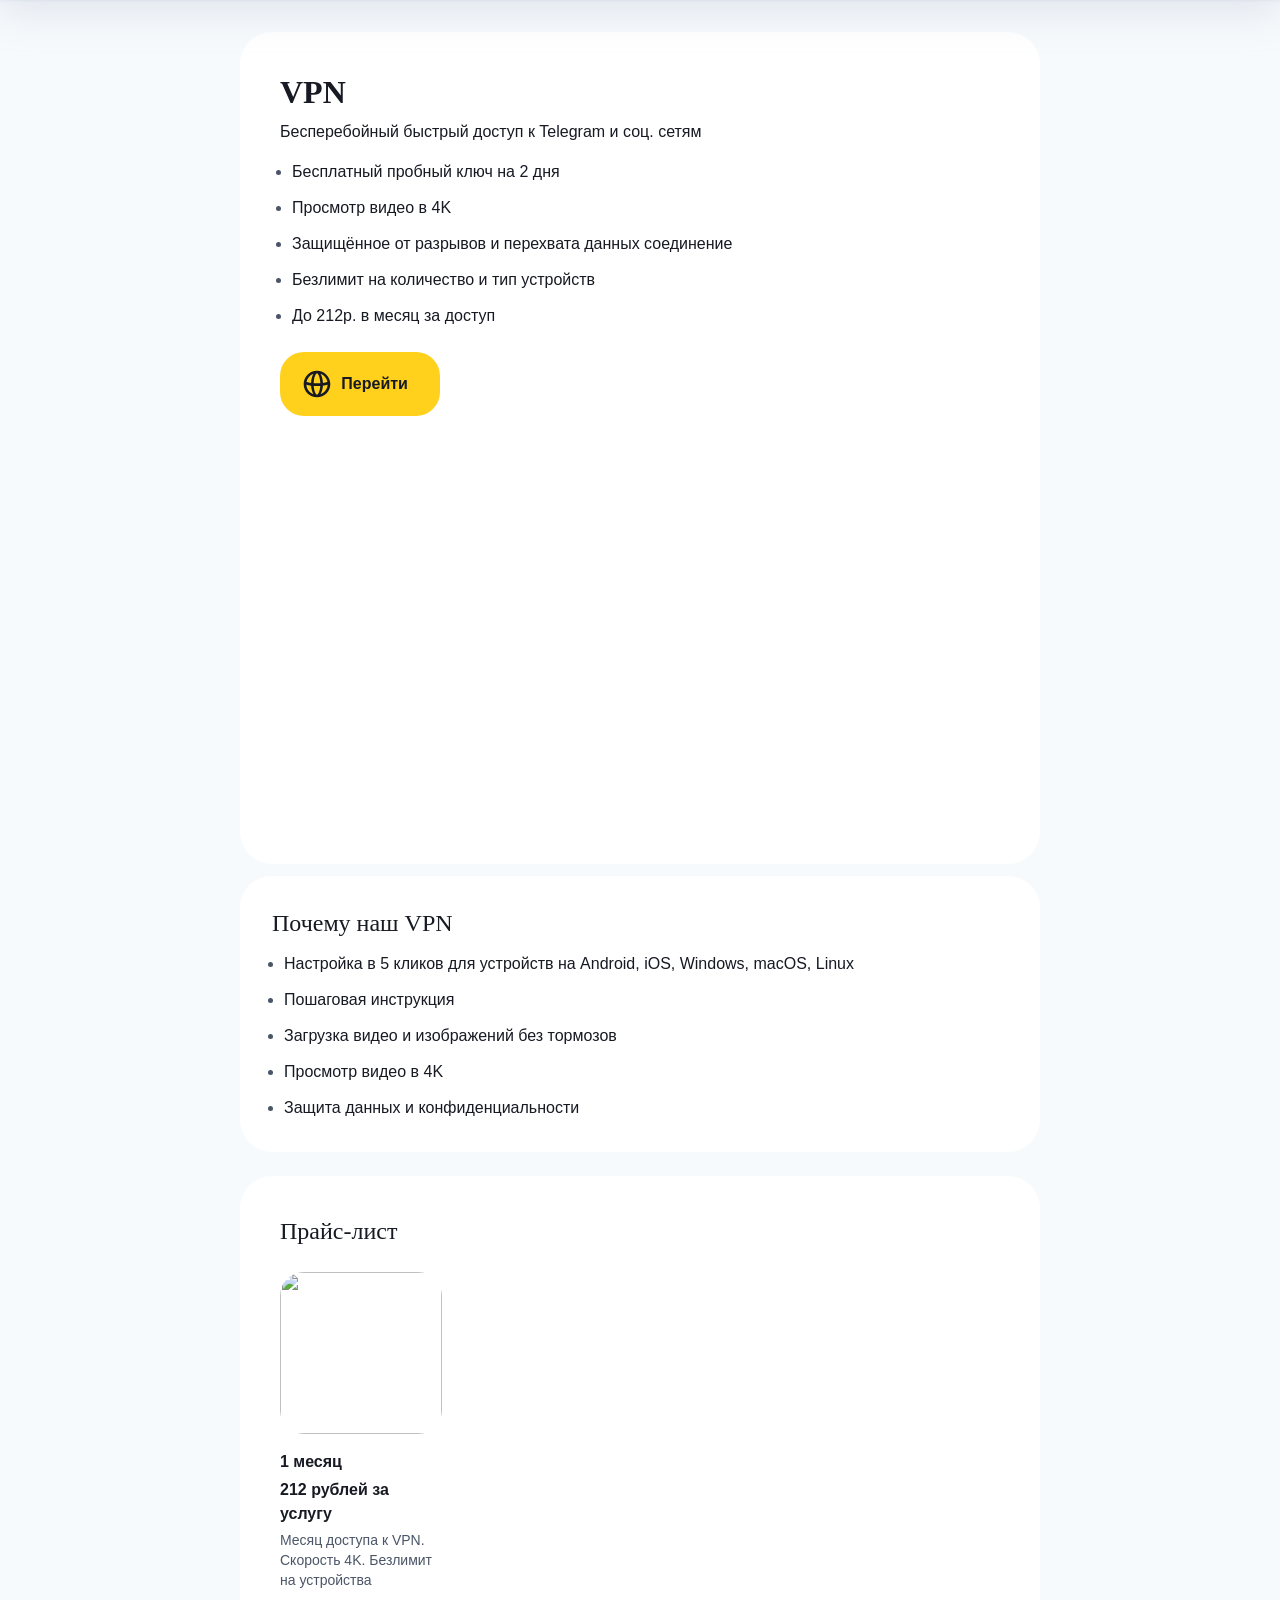
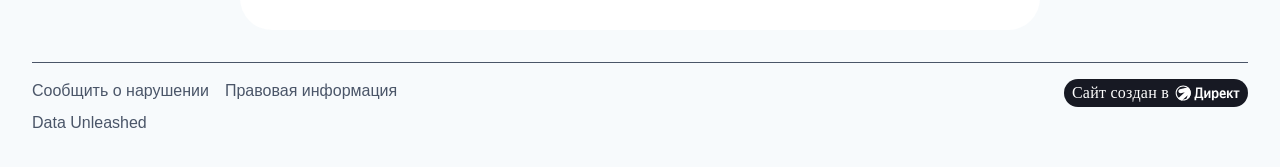
==== commit 4e412969: "Landing updated" ====
--- a/index.html
+++ b/index.html
@@ -43,7 +43,7 @@
 !function(){function t(t,e){if(!(t instanceof e))throw new TypeError("Cannot call a class as a function")}function e(t,e){for(var n=0;n<e.length;n++){var i=e[n];i.enumerable=i.enumerable||!1,i.configurable=!0,"value"in i&&(i.writable=!0),Object.defineProperty(t,(void 0,"symbol"==typeof(r=function(t,e){if("object"!=typeof t||null===t)return t;var n=t[Symbol.toPrimitive];if(void 0!==n){var i=n.call(t,"string");if("object"!=typeof i)return i;throw new TypeError("@@toPrimitive must return a primitive value.")}return String(t)}(i.key))?r:String(r)),i)}var r}function n(t,n,i){return n&&e(t.prototype,n),i&&e(t,i),Object.defineProperty(t,"prototype",{writable:!1}),t}function i(t){return i=Object.setPrototypeOf?Object.getPrototypeOf.bind():function(t){return t.__proto__||Object.getPrototypeOf(t)},i(t)}function r(t,e){return r=Object.setPrototypeOf?Object.setPrototypeOf.bind():function(t,e){return t.__proto__=e,t},r(t,e)}function a(t){var e=function(){if("undefined"==typeof Reflect||!Reflect.construct)return!1;if(Reflect.construct.sham)return!1;if("function"==typeof Proxy)return!0;try{return Boolean.prototype.valueOf.call(Reflect.construct(Boolean,[],(function(){}))),!0}catch(t){return!1}}();return function(){var n,r=i(t);if(e){var a=i(this).constructor;n=Reflect.construct(r,arguments,a)}else n=r.apply(this,arguments);return function(t,e){if(e&&("object"==typeof e||"function"==typeof e))return e;if(void 0!==e)throw new TypeError("Derived constructors may only return object or undefined");return function(t){if(void 0===t)throw new ReferenceError("this hasn't been initialised - super() hasn't been called");return t}(t)}(this,n)}}Ya.Rum.getSetting("savedDeltasLimit"),document.createElement("link");var o=function(){function e(n){var i=arguments.length>1&&void 0!==arguments[1]?arguments[1]:{},r=i.src,a=i.callback;t(this,e),this.img=n,this.src=r||this.img.src,this.className=this.img.className,this.callback=a}return n(e,[{key:"calculateDimensions",value:function(){return this.w=this.img.offsetWidth,this.h=this.img.offsetHeight,this.nw=this.img.naturalWidth,this.nh=this.img.naturalHeight,this.calculateScale(),Promise.resolve()}},{key:"calculateScale",value:function(){this.xScale=this.nw/this.w,this.yScale=this.nh/this.h}},{key:"checkDimensions",value:function(){this.shouldIgnoreImageBefore()||this.calculateDimensions().then(function(){var t=this.w,e=this.h,n=this.nw,i=this.nh;if(0!==t&&0!==e&&!(n<=t&&i<=e||2===this.xScale&&2===this.yScale&&this.src.match(/_2x$/)||this.xScale<3&&this.xScale>1/3&&this.yScale<3&&this.yScale>1/3)){var r=Math.round((n*i-t*e)/1e4);r<4||this.callback({w:t,h:e,nw:n,nh:i,src:this.src,className:this.className,element:this.img,extraTrafficKb:r})}}.bind(this))}},{key:"shouldIgnoreImageBefore",value:function(){return!1}}]),e}(),s=function(e){!function(t,e){if("function"!=typeof e&&null!==e)throw new TypeError("Super expression must either be null or a function");t.prototype=Object.create(e&&e.prototype,{constructor:{value:t,writable:!0,configurable:!0}}),Object.defineProperty(t,"prototype",{writable:!1}),e&&r(t,e)}(o,e);var i=a(o);function o(){return t(this,o),i.apply(this,arguments)}return n(o,[{key:"calculateDimensions",value:function(){return Promise.all([this.calculateImgDimensions(),this.calculateBgDimensions()]).then(function(){this.calculateScale()}.bind(this))}},{key:"calculateImgDimensions",value:function(){return new Promise(function(t){var e=new Image;e.onload=function(){e.onload=e.onerror=null,this.nw=e.naturalWidth,this.nh=e.naturalHeight,t()}.bind(this),e.onerror=function(){e.onload=e.onerror=null,this.nw=this.nh=0,t()}.bind(this),e.src=this.src}.bind(this))}},{key:"calculateBgDimensions",value:function(){var t=this.img.style.backgroundSize;if(t){var e=t.match(/(\d+)px (\d+)px/);if(e)return this.w=parseInt(e[1]),void(this.h=parseInt(e[2]))}this.w=this.img.offsetWidth||0,this.h=this.img.offsetHeight||0}},{key:"shouldIgnoreImageBefore",value:function(){var t=this.src;return"none"===t||0===t.indexOf("https://favicon.yandex.net/favicon/v2/")||(0===t.indexOf("data:image/")?t.length<1e3:!/^(https?:\/\/|\/\/)/.test(t))}}]),o}(o);!function(t){if(t.enabled&&window.PerformanceObserver){var e,n,i,r,a,c,l,u,f,h,d,m="690.2096.277",g=10,v=15e3,p="data-uri";y(),t._onInit.push(y),t.getImageGoodnessAdditionalParams=function(t,e){for(var n={},i=k(null==t?void 0:t.target),r=0,a=Object.keys(i);r<a.length;r++){var o=a[r];n["-f_".concat(o)]=i[o]}for(var s=k(null==e?void 0:e.target),c=0,l=Object.keys(s);c<l.length;c++){var u=l[c];n["-l_".concat(u)]=s[u]}return n}}function y(){e=0,n=0,i=!1,r=!1,a=void 0,c=void 0,l=void 0,u=void 0,f=void 0,h=0,d=0,t.onReady(b)}function b(){if(!t.isVisibilityChanged()||t.getSetting("forcePaintTimeSending")){var y=performance.timing;a=y.responseEnd-y.navigationStart;var b=function(){for(var t=document.querySelectorAll('img,[data-rcid],[style*="background"]'),e=[],n=0;n<t.length;n++){var i,r=t[n];"lazy"!==r.loading&&(r.src?i=r.src:0===(i=getComputedStyle(r).backgroundImage).indexOf("url(")&&('"'!==(i=i.slice(4,-1))[0]&&"'"!==i[0]||(i=i.slice(1,-1))),i&&"none"!==i&&(0===i.indexOf("data:")&&(i=p),e.push({elem:r,url:i})))}return e}();requestAnimationFrame((function(){if(t.getSetting("forcePaintTimeSending")||!t.isVisibilityChanged())try{var y=function(t){for(var e=document.documentElement,n=e.clientWidth,i=e.clientHeight,r=[],a=0;a<t.length;a++){var o=t[a],s=o.elem.getBoundingClientRect();s.width<g||s.height<g||s.bottom<=0||s.top>=i||s.right<=0||s.left>=n||r.push(o)}return r}(b);t.getSetting("sendImageMismatch")&&function(){function e(t){++d,h+=t.extraTrafficKb}for(var n=document.querySelectorAll("img[src]"),i=0;i<n.length;i++)new o(n[i],{callback:e}).checkDimensions();for(var r=document.querySelectorAll("*"),a=0;a<r.length;a++){var c=r[a],l=getComputedStyle(c).backgroundImage;if(0===l.indexOf("url("))if(-1!==(l=l.replace(/^url\("?|"?\)$/g,"")).indexOf("url("))for(var u=l.split(/"?\),\s*url\("?/),f=0;f<u.length;f++)new s(c,{src:u[f],callback:e}).checkDimensions();else new s(c,{src:l,callback:e}).checkDimensions()}t.emit({metricName:m,value:null,params:{totalImageDimensionsMismatchCount:d,totalExtraTrafficKb:h}})}(),function(o){if(o.length){for(var s,h,d=document.createElement("link"),g={},y=0;y<o.length;y++){var b=o[y];b.url!==p?(d.href=b.url,g[d.href]=b):(i=!0,s=b.elem)}if(i&&(c=a,l=a,t.getSetting("sendExtraImageGoodness")&&(u=f={target:s})),0===(e=Object.keys(g).length))return w("e0");var k=t._observe("resource",(function(o){for(var s,d,v=0;v<o.length;v++){var p=o[v];if(g[p.name]){var y,b,S=p.responseEnd;S||(r=!0,S=a+p.duration),(void 0===c||S<c)&&(c=S,t.getSetting("sendExtraImageGoodness")&&(u={entry:p,target:null===(y=g[p.name])||void 0===y?void 0:y.elem})),(void 0===l||S>l)&&(l=S,t.getSetting("sendExtraImageGoodness")&&(f={entry:p,target:null===(b=g[p.name])||void 0===b?void 0:b.elem})),++n===e&&(k.disconnect(),w("ok"),clearTimeout(h))}}var x=t.normalize(c),O=t.normalize(l);t.emit({metricName:m,value:null,params:{firstTime:x,lastTime:O,resourcesExpected:e,resourcesFound:n,hasDataUri:i,hasUnknown:r,firstTarget:null===(s=u)||void 0===s?void 0:s.target,lastTarget:null===(d=f)||void 0===d?void 0:d.target}})}));h=t._timeout((function(){try{k.disconnect(),w("tm")}catch(t){}}),v)}}(y)}catch(t){}}))}}function w(a){var o,s,g,v=null!=c?t.normalize(c):c,p=null!=l?t.normalize(l):l,y=t._getCommonVars().concat(["ft="+v,"lt="+p,"er="+e,"fr="+n,"t="+(a||"unk"),i&&"d=1",r&&"u=1"]);t.getSetting("sendImageMismatch")&&y.push("mm="+d,"mmkb="+h),t.getSetting("sendExtraImageGoodness")&&(g=t.getImageGoodnessAdditionalParams(u,f))&&function(t,e){if(e){if(e.isCanceled&&e.isCanceled())return!1;var n=t.reduce((function(t,e,n){return"string"==typeof e&&(t[e.split("=")[0]]=n),t}),{});Object.keys(e).forEach((function(i){if("function"!=typeof e[i]){var r=n[i],a=i+"="+e[i];void 0===r?t.push(a):t[r]=a}}))}}(y,g),t.emit({metricName:m,value:null,params:{firstTime:v,lastTime:p,resourcesExpected:e,resourcesFound:n,finalizeType:a,hasDataUri:i,hasUnknown:r,additionalParams:g,totalImageDimensionsMismatchCount:d,totalExtraTrafficKb:h,firstTarget:null===(o=u)||void 0===o?void 0:o.target,lastTarget:null===(s=f)||void 0===s?void 0:s.target,isFinalized:!0}}),t.sendCounter(m,y)}function k(t){var e={};if(!t)return e;if(t.closest){var n,i,r=t.closest("[data-cid]"),a=r&&r.getAttribute("data-cid");a&&(e.cid=a);var o=null===(n=t.closest("[data-layout-part]"))||void 0===n||null===(i=n.dataset)||void 0===i?void 0:i.layoutPart;o&&(e.lp=o)}e.className=encodeURIComponent(t.className),e.tagName=t.tagName.toLowerCase();var s=t.getBoundingClientRect();return e.width=s.width,e.height=s.height,e}}(Ya.Rum)}();
 !function(t){var e="690.2096.2796",n="690.2096.768",r="690.2096.768.2373",i=0;function o(){if(!t._tti.fired)return!0;var n=t.getSetting("maxLongTaskCounters")||10;if(++i>n)return!1;if(t._tti.eventsAfterTTI.length){var r=t._getCommonVars().slice();r.push("2796.2797="+t._getLongtasksStringValue(t._tti.eventsAfterTTI)),r.push("689.2322="+t.normalize(t.getTime())),t.sendCounter(e,r),t._tti.eventsAfterTTI=[]}return!0}var a=[];function s(t){for(var e=0,n=0;n<t.length;++n)e+=t[n]*t[n];return Math.sqrt(e/t.length)}function u(){if(a.length){var e=t._getCommonVars().concat(["d="+s(a)]);t.sendCounter(n,e),a=[]}return!0}var c=[];function f(){if(c.length){var e=t._getCommonVars().concat(["d="+s(c)]);t.sendCounter(r,e),c=[]}return!0}function g(){var e,n,r;t.getSetting("longTaskMetric")&&t._tti&&t._periodicTasks.push(o),t.getSetting("scrollMetric")&&(r=!1,t._addListener("scroll",(function(){var i=t.getTime();r?a.push(i-e):r=!0,e=i,clearTimeout(n),n=setTimeout((function(){r=!1}),500)}),{passive:!0}),t._periodicTasks.push(u)),t.getSetting("scrollLatencyMetric")&&function(){try{if(!window.PerformanceScrollUpdateLatency)return!1;t._observe("scrollUpdateLatency",(function(t){t.forEach((function(t){c.push(t.duration)}))}))}catch(t){return!1}return!0}()&&t._periodicTasks.push(f)}t.enabled&&(g(),t._onInit.push(g))}(Ya.Rum);
 
-Ya.Rum.init(Object.assign({"beacon":true,"clck":"https://yandex.ru/clck/click","reqid":"one-shot-landing-f924c2ee-fe74-4091-a1a6-f2e6607ff705","slots":[],"forcePaintTimeSending":true,"sendClientUa":true,"sendUrlInResTiming":true,"sendAutoResTiming":true,"sendAutoElementTiming":true,"sendFirstRaf":true,"debug":true}), Object.assign({"rum_id":"ru.btc.one-shot-landing.production","-project":"btc","-env":"production","-platform":"desktop","-version":"r19347693"}));
+Ya.Rum.init(Object.assign({"beacon":true,"clck":"https://yandex.ru/clck/click","reqid":"one-shot-landing-1bed6e25-3a0b-4d5f-8eaa-5f45e416561c","slots":[],"forcePaintTimeSending":true,"sendClientUa":true,"sendUrlInResTiming":true,"sendAutoResTiming":true,"sendAutoElementTiming":true,"sendFirstRaf":true,"debug":true}), Object.assign({"rum_id":"ru.btc.one-shot-landing.production","-project":"btc","-env":"production","-platform":"desktop","-version":"r19347693"}));
 !function(n){if(!n.Ya||!Ya.Rum)throw new Error("Rum: interface is not defined");var e=Ya.Rum;e.getSetting=function(n){var t=e._settings[n];return null===t?null:t||""}}("undefined"!=typeof self?self:window);
 !function(e,r){var n={client:["690.2354",1e3,100,0],uncaught:["690.2361",100,10,0],external:["690.2854",100,10,0],script:["690.2609",100,10,0]},t={};r.ERROR_LEVEL={INFO:"info",DEBUG:"debug",WARN:"warn",ERROR:"error",FATAL:"fatal"},r._errorSettings={clck:"https://yandex.ru/clck/click",beacon:!0,project:"unknown",page:"",env:"",experiments:[],additional:{},platform:"",region:"",dc:"",host:"",service:"",level:"",version:"",yandexuid:"",loggedin:!1,coordinates_gp:"",referrer:!0,preventError:!1,unhandledRejection:!1,traceUnhandledRejection:!1,uncaughtException:!0,debug:!1,limits:{},silent:{},filters:{},pageMaxAge:864e6,initTimestamp:+new Date};var o=!1;function a(e,r){for(var n in r)r.hasOwnProperty(n)&&(e[n]=r[n]);return e}function i(e){return"boolean"==typeof e&&(e=+e),"number"==typeof e?e+"":null}r.initErrors=function(n){var t=a(r._errorSettings,n);o||(t.uncaughtException&&function(){var n=r._errorSettings;if(e.addEventListener)e.addEventListener("error",s),n.resourceFails&&e.addEventListener("error",l,!0),"Promise"in e&&n.unhandledRejection&&e.addEventListener("unhandledrejection",function(e){var n,t,o=e.reason,a={};o&&(o.stack&&o.message?(n=o.message,t=o.stack):(n=String(o),t=r._parseTraceablePromiseStack(e.promise),"[object Event]"===n?n="event.type: "+o.type:"[object Object]"===n&&(a.unhandledObject=o)),o.target&&o.target.src&&(a.src=o.target.src),s({message:"Unhandled rejection: "+n,stack:t,additional:a}))});else{var t=e.onerror;e.onerror=function(e,r,n,o,a){s({error:a||new Error(e||"Empty error"),message:e,lineno:n,colno:o,filename:r}),t&&t.apply(this,arguments)}}}(),t.unhandledRejection&&t.traceUnhandledRejection&&r._traceUnhandledRejection&&r._traceUnhandledRejection(),o=!0)},r.updateErrors=function(e){a(r._errorSettings,e)},r.updateAdditional=function(e){r._errorSettings.additional=a(r._errorSettings.additional||{},e)},r._handleError=function(e,o,i){var s,l,c=r._errorSettings;if(c.preventError&&e.preventDefault&&e.preventDefault(),o)s=e,l="client";else{s=r._normalizeError(e),l=s.type;var d=c.onError;"function"==typeof d&&d(s);var u=c.transform;if("function"==typeof u&&(s=u(s)),!s)return;s.settings&&(i=s.settings)}var g=+new Date,f=c.initTimestamp,p=c.pageMaxAge;if(!(-1!==p&&f&&f+p<g)){var m=n[l][1];"number"==typeof c.limits[l]&&(m=c.limits[l]);var v=n[l][2];"number"==typeof c.silent[l]&&(v=c.silent[l]);var h=n[l][3];if(h<m||-1===m){s.path=n[l][0];var E=r._getErrorData(s,{silent:h<v||-1===v?"no":"yes",isCustom:Boolean(o)},a(a({},c),i)),_=function(e){t[s.message]=!1,r._sendError(e.path,e.vars),n[l][3]++}.bind(this,E);if(void 0===c.throttleSend)_();else{if(t[s.message])return;t[s.message]=!0,setTimeout(_,c.throttleSend)}}}},r._getReferrer=function(r){var n=r.referrer,t=typeof n;return"function"===t?n():"string"===t&&n?n:!1!==n&&e.location?e.location.href:void 0},r.getErrorSetting=function(e){return r._errorSettings[e]},r._buildExperiments=function(e){return e instanceof Array?e.join(";"):""},r._buildAdditional=function(e,r){var n="";try{var t=a(a({},e),r);0!==Object.keys(t).length&&(n=JSON.stringify(t))}catch(e){}return n},r._getErrorData=function(n,t,o){t=t||{};var a=r._buildExperiments(o.experiments),s=r._buildAdditional(o.additional,n.additional),l={"-stack":n.stack,"-url":n.file,"-line":n.line,"-col":n.col,"-block":n.block,"-method":n.method,"-msg":n.message,"-env":o.env,"-external":n.external,"-externalCustom":n.externalCustom,"-project":o.project,"-service":n.service||o.service,"-page":n.page||o.page,"-platform":o.platform,"-level":n.level,"-experiments":a,"-version":o.version,"-region":o.region,"-dc":o.dc,"-host":o.host,"-yandexuid":o.yandexuid,"-loggedin":o.loggedin,"-coordinates_gp":n.coordinates_gp||o.coordinates_gp,"-referrer":r._getReferrer(o),"-source":n.source,"-sourceMethod":n.sourceMethod,"-type":t.isCustom?n.type:"","-additional":s,"-adb":i(Ya.blocker)||i(o.blocker),"-cdn":e.YaStaticRegion,"-ua":navigator.userAgent,"-silent":t.silent,"-ts":+new Date,"-init-ts":o.initTimestamp};return o.debug&&e.console&&console[console[n.level]?n.level:"error"]("[error-counter] "+n.message,l,n.stack),{path:n.path,vars:l}},r._baseNormalizeError=function(e){var r=(e=e||{}).error,n=e.filename||e.fileName||"",t=r&&r.stack||e.stack||"",o=e.message||"",a=r&&r.additional||e.additional;return{file:n,line:e.lineno||e.lineNumber,col:e.colno||e.colNumber,stack:t,message:o,additional:a}},r._normalizeError=function(e){var n=r._baseNormalizeError(e),t="uncaught",o=r._isExternalError(n.file,n.message,n.stack),a="",i="";return o.hasExternal?(t="external",a=o.common,i=o.custom):/^Script error\.?$/.test(n.message)&&(t="script"),n.external=a,n.externalCustom=i,n.type=t,n},r._createVarsString=function(e){var r=[];for(var n in e)e.hasOwnProperty(n)&&(e[n]||0===e[n])&&r.push(n+"="+encodeURIComponent(e[n]).replace(/\*/g,"%2A"));return r.join(",")},r._sendError=function(e,n){r.send(null,e,r._createVarsString(n),null,null,null,null)};var s=function(e){r._handleError(e,!1)},l=function(e){var n=e.target;if(n){var t=n.srcset||n.src;if(t||(t=n.href),t){var o=n.tagName||"UNKNOWN";r.logError({message:o+" load error",additional:{src:t}})}}};r._parseTraceablePromiseStack=function(){}}("undefined"!=typeof self?self:window,Ya.Rum);
 !function(e){var r={url:{0:/(miscellaneous|extension)_bindings/,1:/^chrome:/,2:/kaspersky-labs\.com\//,3:/^(?:moz|chrome|safari)-extension:\/\//,4:/^file:/,5:/^resource:\/\//,6:/webnetc\.top/,7:/local\.adguard\.com/},message:{0:/__adgRemoveDirect/,1:/Content Security Policy/,2:/vid_mate_check/,3:/ucapi/,4:/Access is denied/i,5:/^Uncaught SecurityError/i,6:/__ybro/,7:/__show__deepen/,8:/ntp is not defined/,9:/Cannot set property 'install' of undefined/,10:/NS_ERROR/,11:/Error loading script/,12:/^TypeError: undefined is not a function$/,13:/__firefox__\.(?:favicons|metadata|reader|searchQueryForField|searchLoginField)/},stack:{0:/(?:moz|chrome|safari)-extension:\/\//,1:/adguard.*\.user\.js/i}};function n(e,r){if(e&&r){var n=[];for(var o in r)if(r.hasOwnProperty(o)){var i=r[o];"string"==typeof i&&(i=new RegExp(i)),i instanceof RegExp&&i.test(e)&&n.push(o)}return n.join("_")}}function o(e,o){var i,a=[];for(var t in r)r.hasOwnProperty(t)&&(i=n(e[t],o[t]))&&a.push(t+"~"+i);return a.join(";")}e._isExternalError=function(n,i,a){var t=e._errorSettings.filters||{},s={url:(n||"")+"",message:(i||"")+"",stack:(a||"")+""},c=o(s,r),u=o(s,t);return{common:c,custom:u,hasExternal:!(!c&&!u)}}}(Ya.Rum);
@@ -53,7 +53,7 @@
 !function(){"use strict";var t,e;t=Ya.Rum,e="__RumTraceablePromise",t._parseTraceablePromiseStack=function(t){if(t&&t.__stack){for(var r=t.__stack.split("\n"),n=[],o=0;o<r.length;o++)-1===r[o].indexOf(e)&&n.push(r[o].trim());return n.join("\n")}},t._traceUnhandledRejection=function(){if("Promise"in window&&window.Promise.name!==e){var t=window.Promise;try{r.prototype=t.prototype,r.prototype.constructor=r,Object.setPrototypeOf(r,t),Object.defineProperty(r,"name",{value:e}),window.Promise=r}catch(t){}}function r(r){var n,o,i=new t(function(t,e){n=t,o=e});i.__stack=new Error(e).stack;try{r(n,o)}catch(t){o(t)}return i}}}();
 
 Ya.Rum.initErrors(Object.assign({"project":"BTC-front","service":"one-shot-landing","uncaughtException":true,"traceUnhandledRejection":true,"unhandledRejection":true,"env":"production"}));
-</script><link rel="preload" href="https://client-site.s3.yandex.net/r19347693/_next/static/media/4c9affa5bc8f420e-s.p.woff2" as="font" crossorigin="" type="font/woff2"><link rel="preload" href="https://client-site.s3.yandex.net/r19347693/_next/static/media/630c17af355fa44e-s.p.woff2" as="font" crossorigin="" type="font/woff2"><link rel="preload" href="https://client-site.s3.yandex.net/r19347693/_next/static/media/6e67fad4fa881005-s.p.woff2" as="font" crossorigin="" type="font/woff2"><link rel="preload" href="https://client-site.s3.yandex.net/r19347693/_next/static/media/875ae681bfde4580-s.p.woff2" as="font" crossorigin="" type="font/woff2"></head><body data-landing-type="neuro" data-context-id="1525012"><div hidden=""><!--$--><!--/$--></div><script>(self.__next_s=self.__next_s||[]).push([0,{"children":"(function(m, e, t, r, i, k, a) {\n    m[i] = m[i] || function() { (m[i].a = m[i].a || []).push(arguments) };\n    m[i].l = 1 * new Date(); k = e.createElement(t), a = e.getElementsByTagName(t)[0], k.async = 1, k.src = r, a.parentNode.insertBefore(k, a)\n})(window, document, \"script\", \"https://mc.yandex.ru/metrika/tag.js\", \"ym\");","id":"ym-init"}])</script><script>(self.__next_s=self.__next_s||[]).push([0,{"children":"window.ym(68485864, 'init', { clickmap: true, trackLinks: true, accurateTrackBounce: 10000, webvisor: true });window.ym(68485864, 'userParams', {});\nwindow.ym(108562822, 'init', { clickmap: true, trackLinks: true, accurateTrackBounce: 10000, webvisor: false });window.ym(108562822, 'userParams', {});","id":"ym-counters-initializer"}])</script><script>(self.__next_s=self.__next_s||[]).push([0,{"async":true,"children":"!function(e,t){if(e.Ya=e.Ya||{},Ya.Rum)throw new Error(\"Rum: interface is already defined\");var n=e.performance,i=n&&n.timing&&n.timing.navigationStart||Ya.startPageLoad||+new Date,s=e.requestAnimationFrame,r=function(){},a=Ya.Rum={_defTimes:[],_defRes:[],_countersToExposeAsEvents:[\"2325\",\"2616.85.1928\",\"react.inited\"],enabled:!!n,version:\"6.1.21\",vsStart:document.visibilityState,vsChanged:!1,vsChangeTime:1/0,_deltaMarks:{},_markListeners:{},_onComplete:[],_onInit:[],_unsubscribers:[],_eventLisneters:{},_settings:{},_vars:{},init:function(e,t){a._settings=e,a._vars=t},getTime:n&&n.now?function(){return n.now()}:Date.now?function(){return Date.now()-i}:function(){return new Date-i},time:function(e){a._deltaMarks[e]=[a.getTime()]},timeEnd:function(e,t){var n=a._deltaMarks[e];n&&0!==n.length&&n.push(a.getTime(),t)},sendTimeMark:function(e,t,n,i){void 0===t&&(t=a.getTime()),a.emit({metricName:\"defTimes\",data:[e,t,i]}),a.mark(e,t)},sendDelta:function(e,t,n,i){var s,r=a._deltaMarks;r[e]||void 0===t||(s=i&&i.originalEndTime?i.originalEndTime:a.getTime(),r[e]=[s-t,s,n])},sendResTiming:function(e,t){a.emit({metricName:\"defRes\",data:[e,t]})},sendRaf:function(e){var t=a.getSetting(\"forcePaintTimeSending\");if(s&&(t||a.isTimeAfterPageShow(a.getTime()))){var n=\"2616.\"+e;s((function(){a.getSetting(\"sendFirstRaf\")&&a.sendTimeMark(n+\".205\"),s((function(){a.sendTimeMark(n+\".1928\")}))}))}},isVisibilityChanged:function(){return a.vsStart&&(\"visible\"!==a.vsStart||a.vsChanged)},isTimeAfterPageShow:function(e){return\"visible\"===a.vsStart||a.vsChangeTime<e},mark:n&&n.mark?function(e,t){n.mark(e+(t?\": \"+t:\"\"))}:function(){},getSetting:function(e){var t=a._settings[e];return null===t?null:t||\"\"},on:function(e,t){if(\"function\"==typeof t)return(a._markListeners[e]=a._markListeners[e]||[]).push(t),function(){if(a._markListeners[e]){var n=a._markListeners[e].indexOf(t);n>-1&&a._markListeners[e].splice(n,1)}}},noop:r,sendTrafficData:r,finalizeLayoutShiftScore:r,finalizeLargestContentfulPaint:r,getLCPAdditionalParams:r,getCLSAdditionalParams:r,getINPAdditionalParams:r,getImageGoodnessAdditionalParams:r,_eventListeners:{},_eventsBuffer:{},subscribe:function(e,t){if(!a.getSetting(\"noEvents\"))return this._eventLisneters[e]=this._eventLisneters[e]||new Set,this._eventLisneters[e].add(t),function(){this.unsubscribe(e,t)}.bind(this)},unsubscribe:function(e,t){this._eventLisneters[e].delete(t)},emit:function(e){if(!a.getSetting(\"noEvents\")){var t=a.getSetting(\"eventsLimits\")&&a.getSetting(\"eventsLimits\")[e.metricName]||20;this._eventLisneters[e.metricName]&&this._eventLisneters[e.metricName].forEach((function(t){t(e)})),this._eventsBuffer[e.metricName]=this._eventsBuffer[e.metricName]||[],this._eventsBuffer[e.metricName].push(e),this._eventsBuffer[e.metricName].length>t&&(this._eventsBuffer[e.metricName].length=Math.floor(t/2))}},getBufferedEvents:function(e){var t=this._eventsBuffer,n={};return Object.keys(t).forEach((function(i){-1!==e.indexOf(i)&&(n[i]=t[i])})),n},clearEvents:function(e){this._eventsBuffer[e]&&(this._eventsBuffer[e].length=0)}};function f(){Ya.Rum.vsChanged=!0,Ya.Rum.vsChangeTime=a.getTime(),removeEventListener(\"visibilitychange\",f)}addEventListener(\"visibilitychange\",f),a._onVisibilityChange=f}(window);\n!function(){if(window.PerformanceLongTaskTiming){var e=function(e,n){return(e=e.concat(n)).length>300&&(e=e.slice(e.length-300)),e},n=\"undefined\"!=typeof PerformanceLongAnimationFrameTiming,t=n?[\"longtask\",\"long-animation-frame\"]:[\"longtask\"];function r(){var r=Ya.Rum._tti={events:[],loafEvents:n?[]:void 0,eventsAfterTTI:[],fired:!1,observer:new PerformanceObserver((function(t){var o=t.getEntriesByType(\"longtask\"),s=t.getEntriesByType(\"long-animation-frame\");r.events=e(r.events,o),n&&(r.loafEvents=e(r.loafEvents,s)),r.fired&&(r.eventsAfterTTI=e(r.eventsAfterTTI,o))}))};r.observer.observe({entryTypes:t}),Ya.Rum._unsubscribers&&Ya.Rum._unsubscribers.push((function(){r.observer.disconnect()}))}r(),Ya.Rum._onInit.push(r)}}();\n!function(){var e,t,n,i=Ya.Rum,o=42,r=4e4,g=15,a=[],s=\"\\r\\n\",l=i.getSetting(\"countersInitialDelay\")||0;if(l){var c;function u(){removeEventListener(\"visibilitychange\",h),clearTimeout(c),l=0,f()}function h(){document.hidden&&u()}c=setTimeout(u,l),addEventListener(\"visibilitychange\",h)}function f(){if(t&&a.length){for(var n=0,i=0,l=0;i<a.length&&l<=r&&n<o;i++)(l+=(i?s.length:0)+a[i].length)<=r&&n++;var c=a.splice(0,n);d(t,c.join(s)),a.length&&(e=setTimeout(f,g))}else a.length=0}function d(e,t){if(!(navigator.sendBeacon&&n&&navigator.sendBeacon(e,t))){var o=Boolean(i.getSetting(\"sendCookie\")),r=new XMLHttpRequest;r.open(\"POST\",e),r.withCredentials=o,r.send(t)}}i.send=function(c,u,h,d,v,m,S,p){t=i.getSetting(\"clck\"),n=i.getSetting(\"beacon\"),o=i.getSetting(\"maxBatchCounters\")||o,r=i.getSetting(\"maxBatchLength\")||r,g=i.getSetting(\"countersBatchTimeout\")||g,function(t,n,i,c,u,h,d,v,m,S){clearTimeout(e);var p=[t?\"/reqid=\"+t:\"\",n?\"/\"+n.join(\"/\"):\"\",i?\"/path=\"+i:\"\",c?\"/events=\"+c:\"\",u?\"/slots=\"+u.join(\";\"):\"\",h?\"/experiments=\"+h.join(\";\"):\"\",d?\"/vars=\"+d:\"\",\"/cts=\"+(new Date).getTime(),\"\",\"/*\"].join(\"\");p.length>r?\"undefined\"!=typeof console&&console.error&&console.error(\"Counter length \"+p.length+\" is more than allowed \"+r,p):(a.push(p),l||(function(){if(a.length>=o)return!0;for(var e=0,t=0;t<a.length;t++)if((e+=(t?s.length:0)+a[t].length)>=r)return!0;return!1}()?f():e=setTimeout(f,g)))}(i.getSetting(\"reqid\"),S,u,v,i.getSetting(\"slots\"),i.getSetting(\"experiments\"),h)}}();\n!function(){var e=Ya.Rum,n=!window.BigInt||!(\"PerformanceObserver\"in window);function t(n){e._unsubscribers.push(n)}function i(e,i,o){if(!n){var a=o||{};if(e){a.type=e,a.hasOwnProperty(\"buffered\")||(a.buffered=!0);var s=new PerformanceObserver((function(e,n){return i(e.getEntries(),n)}));return r((function(){try{s.observe(a)}catch(e){return void console.error(e.message)}t((function(){s.disconnect()}))}),0),s}throw new Error(\"PO without type field is forbidden\")}}function r(e,n){var i=setTimeout(e,n);return t((function(){clearInterval(i)})),i}function o(e,n,i){addEventListener(e,n,i),t((function(){removeEventListener(e,n,i)}))}function a(e,n,t){o(\"visibilitychange\",(function i(){if(\"hidden\"===document.visibilityState){try{t||(removeEventListener(\"visibilitychange\",i),e.disconnect())}catch(e){}n()}})),o(\"beforeunload\",n)}function s(e,n){return\"string\"==typeof e?encodeURIComponent(e):Math.round(1e3*(e-(n||0)))/1e3}function u(e){if(!e)return\"\";var n=(e.tagName||\"\").toLowerCase(),t=e.className&&void 0!==e.className.baseVal?e.className.baseVal:e.className;return n+(t?(\" \"+t).replace(/\\s+/g,\".\"):\"\")}function c(e){function n(){removeEventListener(\"DOMContentLoaded\",n),removeEventListener(\"load\",n),e()}\"loading\"===document.readyState?(o(\"DOMContentLoaded\",n),o(\"load\",n)):e()}function d(n){e._onComplete.push(n)}function f(){return e._periodicTasks}function l(){var n=e._vars;return Object.keys(n).map((function(e){return e+\"=\"+encodeURIComponent(n[e]).replace(/\\*/g,\"%2A\")}))}var m={connectEnd:2116,connectStart:2114,decodedBodySize:2886,domComplete:2124,domContentLoadedEventEnd:2131,domContentLoadedEventStart:2123,domInteractive:2770,domLoading:2769,domainLookupEnd:2113,domainLookupStart:2112,duration:2136,encodedBodySize:2887,entryType:2888,fetchStart:2111,initiatorType:2889,loadEventEnd:2126,loadEventStart:2125,nextHopProtocol:2890,redirectCount:1385,redirectEnd:2110,redirectStart:2109,requestStart:2117,responseEnd:2120,responseStart:2119,secureConnectionStart:2115,startTime:2322,transferSize:2323,type:76,unloadEventEnd:2128,unloadEventStart:2127,workerStart:2137},v=625;function g(n,t){Object.keys(m).forEach((function(e){if(e in t){var i=t[e];(i||0===i)&&n.push(m[e]+\"=\"+s(i))}})),n.push(\"\".concat(v,\"=\").concat(e.version))}var p,h,y,S,T,b=\"690.2096.2877\",w=\"690.2096.207\",E=\"690.2096.2044\",C=3,k=e.getSetting(\"savedDeltasLimit\")||0,L=document.createElement(\"link\"),P=window.performance||{},M=\"function\"==typeof P.getEntriesByType,_=0;function O(n,t,i,r,o){void 0===t&&(t=e.getTime()),void 0!==i&&!0!==i||e.mark(n,t);var a=I(n);if(a.push(\"207=\"+s(t)),x(a,r)){j(w,a,o&&o.force),p[n]=p[n]||[],p[n].push(t);var u=e._markListeners[n];u&&u.length&&u.forEach((function(e){e(t)})),e.emit({metricName:n,value:t,params:r})}}function I(n){return T.concat([e.isVisibilityChanged()?\"-vsChanged=1\":\"\",\"1701=\"+n,e.ajaxStart&&\"1201.2154=\"+s(e.ajaxStart),e.ajaxComplete&&\"1201.2052=\"+s(e.ajaxComplete)])}function N(){S=l(),e.getSetting(\"sendClientUa\")&&S.push(\"1042=\"+encodeURIComponent(navigator.userAgent))}function R(){var e=window.performance&&window.performance.timing&&window.performance.timing.navigationStart;T=S.concat([\"143.2129=\"+e])}function x(e,n){if(n){if(n.isCanceled&&n.isCanceled())return!1;var t=e.reduce((function(e,n,t){return\"string\"==typeof n&&(e[n.split(\"=\")[0]]=t),e}),{});Object.keys(n).forEach((function(i){if(\"function\"!=typeof n[i]){var r=t[i],o=i+\"=\"+n[i];void 0===r?e.push(o):e[r]=o}}))}return!0}function j(n,t,i){var r=encodeURIComponent(window.YaStaticRegion||\"unknown\");t.push(\"-cdn=\"+r);var o=t.filter(Boolean).join(\",\");e.send(null,n,o,void 0,void 0,void 0,void 0,i)}function z(e,n,t){j(e,F().concat(n),t)}function B(n,t){var i=y[n];i&&0!==i.length&&(i.push(e.getTime(),t),A(n))}function A(n,t,i,r){var o,a,u,c=y[n];if(void 0!==t?o=(a=r&&r.originalEndTime?r.originalEndTime:e.getTime())-t:c&&(o=c[0],a=c[1],u=c[2]),void 0!==o&&void 0!==a){var d=I(n);d.push(\"207.2154=\"+s(o),\"207.1428=\"+s(a),\"2877=\"+s(a-o)),x(d,i)&&x(d,u)&&(j(b,d,r&&r.force),_<k&&(h[n]=h[n]||[],h[n].push(a-o),_++),e.emit({metricName:n,value:a-o,params:{start:o,end:a}}),delete y[n])}}function V(e,n){if(!M)return n(null);L.href=e;var t=0,i=100,o=L.href;r((function e(){var a=P.getEntriesByName(o);if(a.length)return n(a);t++<C?(r(e,i),i+=i):n(null)}),0)}function U(e,n,t){V(n,(function(i){i&&D(e,i[i.length-1],n,t)}))}function D(n,t,i,r){var o=I(n);e.getSetting(\"sendUrlInResTiming\")&&o.push(\"13=\"+encodeURIComponent(i)),g(o,t),x(o,r),j(E,o)}function F(){return S}var W={bluetooth:2064,cellular:2065,ethernet:2066,none:1229,wifi:2067,wimax:2068,other:861,unknown:836,0:836,1:2066,2:2067,3:2070,4:2071,5:2768},H=navigator.connection;function Q(e){if(H){var n=W[H.type];e.push(\"2437=\"+(n||2771),void 0!==H.downlinkMax&&\"2439=\"+H.downlinkMax,H.effectiveType&&\"2870=\"+H.effectiveType,void 0!==H.rtt&&\"rtt=\"+H.rtt,void 0!==H.downlink&&\"dwl=\"+H.downlink,!n&&\"rawType=\"+H.type)}}var Y,q,G,J,$,K,X,Z,ee=\"690.2096.4004\",ne=!1,te=1/0,ie=1/0,re=(\"layout-shift\",Boolean(window.PerformanceObserver&&window.PerformanceObserver.supportedEntryTypes&&-1!==window.PerformanceObserver.supportedEntryTypes.indexOf(\"layout-shift\"))?0:null);function oe(){$>q&&(q=$,G=J,e.emit({metricName:\"cls-debug\",value:q,params:{clsEntries:G,target:ae(G)}}))}function ae(e){var n;if(!e)return null;var t=null;if((n=e.reduce((function(e,n){return e&&e.value>n.value?e:n})))&&n.sources&&n.sources.length){for(var i=0;i<n.sources.length;i++){var r=n.sources[i];if(r.node&&1===r.node.nodeType){t=r;break}}t=t||n.sources[0]}return t}function se(e){null==q&&(q=0);for(var n=0;n<e.length;n++){var t=e[n];t.hadRecentInput||($&&t.startTime-J[J.length-1].startTime<te&&t.startTime-J[0].startTime<ie?($+=t.value,J.push(t)):(oe(),$=t.value,J=[t]))}oe()}function ue(){q=re,Y=void 0,G=null,J=null,$=null,ne=!1}function ce(n){if(null!=q&&!ne){var t=Math.round(1e6*q)/1e6;if(Y!==t){Y=t,e.getSetting(\"enableContinuousCollection\")||(ne=!0);var i=ae(G),r=[\"s=\"+t];r.push(\"target=\"+u(i&&i.node));var o=e.getCLSAdditionalParams(i);o&&x(r,o),z(ee,r,n),e.emit({metricName:\"cls-debug\",value:q,params:{clsEntries:J,target:i,isFinalized:ne}})}}}function de(n){var t=n[n.length-1];K=t.renderTime||t.loadTime,X=t,e.emit({metricName:\"largest-contentful-paint-debug\",value:K,params:{entry:t}}),Z||(O(\"largest-loading-elem-paint\",K),Z=!0)}function fe(n){if(null!=K){var t=e.getLCPAdditionalParams(X);O(\"largest-contentful-paint\",K,!1,t,n&&{force:!0}),e.emit({metricName:\"largest-contentful-paint-debug\",value:K,params:{additionalParams:t,entry:X,isFinalized:!0}}),K=null,X=null}}e.getLCPAdditionalParams===e.noop&&(e.getLCPAdditionalParams=function(){var n={},t=X.element;if(t){n[\"-className\"]=e.getSelector(t),n[\"-tagName\"]=t.tagName.toLowerCase();var i=t.getBoundingClientRect();n[\"-width\"]=i.width,n[\"-height\"]=i.height}return X.size&&(n[\"-size\"]=X.size),n});var le={\"first-paint\":2793,\"first-contentful-paint\":2794},me=Object.keys(le).length,ve={},ge=window.performance||{},pe=\"function\"==typeof ge.getEntriesByType,he=0;function ye(){if(pe&&(e.getSetting(\"forcePaintTimeSending\")||!e.isVisibilityChanged()))for(var n=ge.getEntriesByType(\"paint\"),t=0;t<n.length;t++){var i=n[t],r=le[i.name];r&&!ve[i.name]&&(ve[i.name]=!0,he++,O(\"1926.\"+r,i.startTime))}}var Se=3e3,Te=1;function be(){return e._tti.events||[]}function we(){return e._tti.loafEvents}function Ee(){return e._tti}function Ce(n){return n?n===e.getPageUrl()?\"<page>\":n.replace(/\\?.*$/,\"\"):n}function ke(n,t,i){if(Ee()){var r=e.getTime(),o=\"undefined\"!=typeof PerformanceLongAnimationFrameTiming&&e.getSetting(\"sendLongAnimationFrames\");Le((function(a){var u,c={2796.2797:Pe(be(),t),689.2322:s(r)};if(o){var d=function(e){var n=we();if(n)return e?n.filter((function(n){return n.startTime+n.duration>=e})):n}(t);d&&(c[\"loaf.2797\"]=Pe(d,void 0,{useName:!1}),1===e.getSetting(\"longAnimationFramesMode\")&&(c[\"-additional\"]=encodeURIComponent(JSON.stringify({loaf:(u=d,u.map(Me))}))))}i&&Object.keys(i).forEach((function(e){c[e]=i[e]})),O(n||\"2795\",a,!0,c,{force:Boolean(o)}),e._tti.fired=!0}),t)}}function Le(n,t){var i=(arguments.length>2&&void 0!==arguments[2]?arguments[2]:{}).mode,o=void 0===i?Te:i;Ee()&&(t||(t=e.getTime()),function i(){var a,s=t,u=e.getTime(),c=o===Te?be():we()||[],d=c.length;0!==d&&(a=c[d-1],s=Math.max(s,Math.floor(a.startTime+a.duration))),u-s>=Se?n(s):r(i,1e3)}())}function Pe(e,n){var t=(arguments.length>2&&void 0!==arguments[2]?arguments[2]:{}).useName,i=void 0===t||t;return n=n||0,(e=e||[]).filter((function(e){return n-e.startTime<=50})).map((function(e){var n=Math.floor(e.startTime),t=Math.floor(n+e.duration);return i?(e.name?e.name.split(\"-\").map((function(e){return e[0]})).join(\"\"):\"u\")+\"-\"+n+\"-\"+t:n+\"-\"+t})).join(\".\")}function Me(e){var n=e.blockingDuration,t=e.duration,i=e.firstUIEventTimestamp,r=e.renderStart,o=e.scripts,a=e.startTime,s=e.styleAndLayoutStart;return[Math.round(a),Math.round(t),o.map(Oe),Math.round(n),Math.round(i),Math.round(r),Math.round(s)]}function _e(e){return{\"user-callback\":1,\"event-listener\":2,\"resolve-promise\":3,\"reject-promise\":4,\"classic-script\":5,\"module-script\":6}[e]||0}function Oe(e){var n=e.invoker,t=e.sourceURL,i=e.sourceFunctionName,r=e.sourceCharPosition,o=e.startTime,a=e.duration,s=e.windowAttribution,u=e.executionStart,c=e.forcedStyleAndLayoutDuration,d=e.pauseDuration,f=e.invokerType;return[Ce(n),Ce(t),i,r,Math.round(o),Math.round(a),s,Math.round(u),Math.round(c),Math.round(d),_e(f)]}var Ie=\"690.2096.361\",Ne=document.createElement(\"a\"),Re=0,xe={};function je(e){var n=e.transferSize;if(null!=n){Ne.href=e.name;var t=Ne.pathname;if(0!==t.indexOf(\"/clck\")){var i=t.lastIndexOf(\".\"),r=\"\";return-1!==i&&t.lastIndexOf(\"/\")<i&&t.length-i<=5&&(r=t.slice(i+1)),{size:n,domain:Ne.hostname,extension:r}}}}function ze(){var n=e.getSetting(\"maxTrafficCounters\")||250;if(Re>=n)return!1;for(var t=Object.keys(xe),i=\"\",r=0;r<t.length;r++){var o=t[r],a=xe[o];i+=encodeURIComponent(o)+\"!\"+a.count+\"!\"+a.size+\";\"}return i.length&&(Re++,z(Ie,[\"d=\"+i,\"t=\"+s(e.getTime())])),xe={},Re<n}d(ze);var Be=\"690.1033\",Ae={visible:1,hidden:2,prerender:3},Ve=window.performance||{},Ue=Ve.navigation||{},De=Ve.timing||{},Fe=De.navigationStart;function We(){var n=De.domContentLoadedEventStart,t=De.domContentLoadedEventEnd;if(0!==n||0!==t){var i=0===De.responseStart?Fe:De.responseStart,o=0===De.domainLookupStart?Fe:De.domainLookupStart,a=[\"2129=\"+Fe,\"1036=\"+(o-Fe),\"1037=\"+(De.domainLookupEnd-De.domainLookupStart),\"1038=\"+(De.connectEnd-De.connectStart),De.secureConnectionStart&&\"1383=\"+(De.connectEnd-De.secureConnectionStart),\"1039=\"+(De.responseStart-De.connectEnd),\"1040=\"+(De.responseEnd-i),\"1040.906=\"+(De.responseEnd-o),\"1310.2084=\"+(De.domLoading-i),\"1310.2085=\"+(De.domInteractive-i),\"1310.1309=\"+(t-n),\"1310.1007=\"+(n-i),navigator.deviceMemory&&\"3140=\"+navigator.deviceMemory,navigator.hardwareConcurrency&&\"3141=\"+navigator.hardwareConcurrency];Object.keys(m).forEach((function(e){e in De&&De[e]&&a.push(m[e]+\"=\"+s(De[e],Fe))})),e.vsStart?(a.push(\"1484=\"+(Ae[e.vsStart]||2771)),e.vsChanged&&a.push(\"1484.719=1\")):a.push(\"1484=\"+Ae.visible),Ue&&(Ue.redirectCount&&a.push(\"1384.1385=\"+Ue.redirectCount),1!==Ue.type&&2!==Ue.type||a.push(\"770.76=\"+Ue.type)),Q(a),z(Be,a)}else r(We,50)}var He=\"690.2096.2892\",Qe=window.performance||{},Ye=\"function\"==typeof Qe.getEntriesByType;if(!e)throw new Error(\"Rum: interface is not included\");if(e.enabled){function qe(){p={},h={},_=0,y=e._deltaMarks,N(),R(),e.ajaxStart=0,e.ajaxComplete=0,c(Je)}function Ge(){var n;e.sendTimeMark=O,e.sendResTiming=U,e.sendTiming=D,e.timeEnd=B;var t=(e.getBufferedEvents([\"defRes\"]).defRes||[]).map((function(e){return e.data}));for(n=0;n<t.length;n++)U(t[n][0],t[n][1]);e.clearEvents(\"defRes\");var i=(e.getBufferedEvents([\"defTimes\"]).defTimes||[]).map((function(e){return e.data}));for(n=0;n<i.length;n++)O(i[n][0],i[n][1],!1,i[n][2]);e.clearEvents(\"defTimes\"),Object.keys(y).forEach((function(e){A(e)}))}function Je(){var n=window.performance&&window.performance.timing&&window.performance.timing.navigationStart,t=e.getSetting(\"skipTiming\"),a=e.getSetting(\"techParamsByVisible\");n&&(a&&addEventListener(\"visibilitychange\",(function n(){\"visible\"!==e.vsStart?\"visible\"===document.visibilityState&&(e.vsStart=\"visible\",removeEventListener(\"visibilitychange\",n),We()):removeEventListener(\"visibilitychange\",n)})),r((function(){Ge(),(!t&&!a||a&&\"visible\"===e.vsStart)&&We(),e.getSetting(\"disableFCP\")||(ye(),he<me&&i(\"paint\",(function(e,n){ye(),n&&he>=me&&n.disconnect()}),{buffered:!0})),e.getSetting(\"sendAutoElementTiming\")&&(!window.PerformanceObserver||!e.getSetting(\"forcePaintTimeSending\")&&e.isVisibilityChanged()||i(\"element\",(function(e){for(var n=0;n<e.length;n++){var t=e[n];O(\"element-timing.\"+t.identifier,t.startTime)}}))),o(\"pageshow\",Xe),ke(),\"complete\"===document.readyState?$e({skipTimingApi:t}):o(\"load\",$e.bind(void 0,{skipTimingApi:t}))}),0))}function $e(n){var r,s;e.getSetting(\"disableOnLoadTasks\")||(removeEventListener(\"load\",$e),n.skipTimingApi||function(){if(Ye){var e=Qe.getEntriesByType(\"navigation\")[0];if(e){var n=[];g(n,e),Q(n);var t=Qe.getEntriesByName(\"yndxNavigationSource\")[0];t&&n.push(\"2091.186=\"+t.value);var i=Qe.getEntriesByName(\"yndxNavigationToken\",\"yndxEntry\")[0];i&&n.push(\"2091.3649=\"+i.value),z(He,n)}}}(),(s=e.getSetting(\"periodicStatsIntervalMs\"))||null===s||(s=15e3),s&&(r=setInterval(Ze,s),t((function(){clearInterval(r)})),Ke=r),o(\"beforeunload\",Ze),function(){if(window.PerformanceObserver){xe={},Re=0;var e=function(e){!function(e){if(e&&e.length)for(var n=xe,t=0;t<e.length;t++){var i=je(e[t]);if(i){var r=i.domain+\"-\"+i.extension,o=n[r]=n[r]||{count:0,size:0};o.count++,o.size+=i.size}}}(e)};i(\"resource\",e),i(\"navigation\",e),f().push(ze)}}(),e.getSetting(\"disableFID\")||i(\"first-input\",(function(n,t){var i=n[0];if(i){var r=i.processingStart,o={duration:i.duration,js:i.processingEnd-r,name:i.name};i.target&&(o.target=u(i.target));var a=r-i.startTime;A(\"first-input\",a,o),e.emit({metricName:\"first-input-debug\",value:a,params:{entry:i,additionalParams:o}}),t.disconnect()}}),{buffered:!0}),e.getSetting(\"disableCLS\")||window.PerformanceObserver&&(d(ce),d(ue),q=re,G=null,J=null,$=null,te=e.getSetting(\"clsWindowGap\")||te,ie=e.getSetting(\"clsWindowSize\")||ie,a(i(\"layout-shift\",se),(function(){return ce(!0)}),!0)),e.getSetting(\"disableLCP\")||!window.PerformanceObserver||!e.getSetting(\"forcePaintTimeSending\")&&e.isVisibilityChanged()||(d(fe),K=null,X=null,Z=!1,a(i(\"largest-contentful-paint\",de),(function(){return fe(!0)}),!1)))}var Ke;function Xe(e){e.persisted&&O(\"bfcache\")}function Ze(){var e=!1;f().forEach((function(n){n()&&(e=!0)})),e||clearInterval(Ke)}d(Ge),e.destroy=function(n){var t=e._unsubscribers;n.shouldComplete&&e.completeSession(!0),e._onComplete=[];for(var i=0;i<t.length;i++)t[i]();removeEventListener(\"visibilitychange\",e._onVisibilityChange),e._unsubscribers=[],e._periodicTasks=[],e._markListeners={},e._deltaMarks={}},e.restart=function(n,t,i){e.destroy({shouldComplete:i}),e.init(n,t),addEventListener(\"visibilitychange\",e._onVisibilityChange),qe(),function(){for(var n=0;n<e._onInit.length;n++)e._onInit[n]()}()},e.setVars=function(n){Object.keys(n).forEach((function(t){e._vars[t]=n[t]})),N(),R()},e.completeSession=function(n){for(var t=e._onComplete,i=0;i<t.length;i++)t[i](n)},qe(),e._periodicTasks=[],e.sendHeroElement=function(e){O(\"2876\",e)},e.getPageUrl=function(){return window.location.href},e._subpages={},e.makeSubPage=function(n,t){var i=e._subpages[n];e._subpages[n]=void 0===i?i=0:++i;var r=!1;return{689.2322:s(void 0!==t?t:e.getTime()),2924:n,2925:i,isCanceled:function(){return r},cancel:function(){r=!0}}},e.getTimeMarks=function(){return p},e.getDeltas=function(){return h},e.getVarsList=l,e.getResourceTimings=V,e.pushConnectionTypeTo=Q,e.pushTimingTo=g,e.normalize=s,e.sendCounter=j,e.sendDelta=A,e.onReady=c,e.getSelector=u,e.getSetting(\"disableCLS\")||(e.finalizeLayoutShiftScore=ce),e.getSetting(\"disableLCP\")||(e.finalizeLargestContentfulPaint=fe),e.sendTrafficData=ze,e._getCommonVars=F,e._addListener=o,e._observe=i,e._timeout=r,e.sendTTI=ke,e._getLongtasksStringValue=Pe,e.onQuietWindow=Le,e.sendBFCacheTimeMark=Xe}else e.getSetting=function(){return\"\"},e.getVarsList=function(){return[]},e.getResourceTimings=e.completeSession=e.pushConnectionTypeTo=e.pushTimingTo=e.normalize=e.sendCounter=e.destroy=e.restart=e.setVars=e.completeSession=e.sendDelta=e.sendTimeMark=e.sendResTiming=e.sendTiming=e.sendTTI=e.makeSubPage=e.sendHeroElement=e.onReady=e.onQuietWindow=function(){}}();\n!function(){var e,n,t=Ya.Rum,r=function(){return\"v3-\".concat(Date.now(),\"-\").concat(Math.floor(8999999999999*Math.random())+1e12)},i=function(){return window.__WEB_VITALS_POLYFILL__?window.performance&&(performance.getEntriesByType&&performance.getEntriesByType(\"navigation\")[0]||function(){var e;if(null!==(e=performance)&&void 0!==e&&e.navigation){var n=performance.timing,t=performance.navigation.type,r={entryType:\"navigation\",startTime:0,type:2==t?\"back_forward\":1===t?\"reload\":\"navigate\"};for(var i in n)\"navigationStart\"!==i&&\"toJSON\"!==i&&(r[i]=Math.max(n[i]-n.navigationStart,0));return r}}()):window.performance&&performance.getEntriesByType&&performance.getEntriesByType(\"navigation\")[0]},a=function(e,n,t){var r=!(arguments.length>3&&void 0!==arguments[3])||arguments[3];try{if(PerformanceObserver.supportedEntryTypes.includes(e)){var i=new PerformanceObserver((function(e){Promise.resolve().then((function(){n(e.getEntries())}))}));return i.observe(Object.assign({type:e,buffered:r},t||{})),i}}catch(e){}},o=0,u=1/0,s=0,c=function(e){e.forEach((function(e){e.interactionId&&(u=Math.min(u,e.interactionId),s=Math.max(s,e.interactionId),o=s?(s-u)/7+1:0)}))},d=function(){var n=window.performance||{};return e?o:n.interactionCount||0},p=function(){\"interactionCount\"in(window.performance||{})||e||(e=a(\"event\",c,{type:\"event\",buffered:!0,durationThreshold:0}))},l=[],f={},v=function(e){var n=l[l.length-1],t=f[e.interactionId];if(t||l.length<10||e.duration>n.latency){if(t)t.entries.push(e),t.latency=Math.max(t.latency,e.duration);else{var r={id:e.interactionId,latency:e.duration,entries:[e]};f[r.id]=r,l.push(r)}l.sort((function(e,n){return n.latency-e.latency})),l.splice(10).forEach((function(e){delete f[e.id]}))}},g=function(e,t){var o,u,s=function(){};return t=t||{},u=function(){var u,c,f,g,m;p(),c=\"INP\",g=i(),m=\"navigate\",g&&(document.prerendering||function(){var e=i();return e&&e.activationStart||0}()>0?m=\"prerender\":document.wasDiscarded?m=\"restore\":g.type&&(m=g.type.replace(/_/g,\"-\"))),n={name:c,value:void 0===f?-1:f,rating:\"good\",delta:0,entries:[],id:r(),navigationType:m};var y=a(\"event\",(function(e){e.forEach((function(e){e.interactionId&&v(e),\"first-input\"===e.entryType&&!l.some((function(n){return n.entries.some((function(n){return e.duration===n.duration&&e.startTime===n.startTime}))}))&&v(e)}));var r,i,a=(i=Math.min(l.length-1,Math.floor((d()-0)/50)),l[i]);a&&a.latency!==n.value&&(n.value=a.latency,n.entries=a.entries,null!==(r=t)&&void 0!==r&&r.reportSlowestINP&&l.length&&(n.extra=l[0]),s())}),{durationThreshold:null!==(u=t.durationThreshold)&&void 0!==u?u:40},!0);o=function(e,n,t){var r,i;return{sendReport:function(a){n.value>=0&&(a||t)&&((i=n.value-(r||0))||void 0===r)&&(r=n.value,n.delta=i,e(n))},resetReport:function(){return r=void 0}}}(e,n,t.reportAllChanges),s=o.sendReport,y&&\"PerformanceEventTiming\"in window&&\"interactionId\"in PerformanceEventTiming.prototype&&y.observe({type:\"first-input\",buffered:!0})},document.prerendering?addEventListener(\"prerenderingchange\",(function(){return u()}),!0):u(),function(){return o}};!function(){var e,i,a=void 0,o=t._addListener||addEventListener,u=t.getSetting(\"minInpDuration\")||40,s=g((function(e){if(a={value:e.value,params:{entriesCount:e.entries.length,interactionsCount:d()},opts:{},entry:null},t.getSetting(\"reportSlowestINP\")&&e.extra&&e.extra.entries){a.params.longestValue=e.extra.latency;var n=e.extra.entries.reduce((function(e,n){return n.duration>e.duration?n:e}),{duration:0});a.params.longestSelector=t.getSelector(n.target)}if(e.entries.length){var r=e.entries[0],i=0;e.entries.forEach((function(e){var n=e.processingEnd-e.processingStart;i+=n,(e.duration>r.duration||e.duration===r.duration&&n>r.processingEnd-r.processingStart)&&(r=e)})),a.params.name=r.name,a.params.js=i,a.params.processTime=r.processingEnd-r.processingStart,a.opts.originalEndTime=r.startTime+r.duration,a.entry=r,r.target&&t.getSelector&&(a.params.target=t.getSelector(r.target));var o=t.getINPAdditionalParams(r);o&&(a.params=Object.assign(a.params,o))}t.emit({metricName:\"inp-debug\",value:a.value,params:{entry:a.entry}})}),{durationThreshold:u,reportAllChanges:!0,reportSlowestINP:t.getSetting(\"reportSlowestINP\")});function c(){s().resetReport(),l=[],f={},n.value=-1,n.delta=0,n.entries=[],n.id=r(),i=void 0,a=void 0,e=!1}function p(n){e||(s().sendReport(!0),void 0!==a&&i!==a.value&&(n&&a.opts&&(a.opts.force=!0),t.getSetting(\"enableContinuousCollection\")||(e=!0),i=a.value,t.sendDelta(\"inp\",a.value,a.params,a.opts),t.emit({metricName:\"inp-debug\",value:a.value,params:{entry:a.entry,isFinalized:e}})))}function v(e){\"pagehide\"!==e.type&&\"beforeunload\"!==e.type&&\"hidden\"!==document.visibilityState||p(!0)}o(\"visibilitychange\",v,!0),o(\"pagehide\",v,!0),o(\"beforeunload\",v,!0),t.finalizeINP=p,t.resetINP=c,t._onComplete.push(p),t._onComplete.push(c)}()}();\n!function(e){function t(){\"complete\"===document.readyState?n():(e._addListener||addEventListener)(\"load\",n)}function n(){if(removeEventListener(\"load\",n),e.sendTimeMark(\"1724\"),e.getSetting(\"sendAutoResTiming\"))for(var t=e.getSetting(\"autoResTimingSelector\")||\"script[data-rCid], div[data-rCid]\",i=document.querySelectorAll(t),d=0,a=i.length;d<a;d++){var r=i[d],o=r.src;if(!o){var u=getComputedStyle(r).backgroundImage;if(u){var l=u.match(/^url\\([\"']?(.*?)[\"']?\\)$/);l&&(o=l[1])}}o&&e.sendResTiming(r.getAttribute(\"data-rCid\"),o)}}e.enabled&&!e._onloadCounterInited&&(e._onloadCounterInited=!0,t(),e._onInit.push(t))}(Ya.Rum);\n!function(){function t(t,e){if(!(t instanceof e))throw new TypeError(\"Cannot call a class as a function\")}function e(t,e){for(var n=0;n<e.length;n++){var i=e[n];i.enumerable=i.enumerable||!1,i.configurable=!0,\"value\"in i&&(i.writable=!0),Object.defineProperty(t,(void 0,\"symbol\"==typeof(r=function(t,e){if(\"object\"!=typeof t||null===t)return t;var n=t[Symbol.toPrimitive];if(void 0!==n){var i=n.call(t,\"string\");if(\"object\"!=typeof i)return i;throw new TypeError(\"@@toPrimitive must return a primitive value.\")}return String(t)}(i.key))?r:String(r)),i)}var r}function n(t,n,i){return n&&e(t.prototype,n),i&&e(t,i),Object.defineProperty(t,\"prototype\",{writable:!1}),t}function i(t){return i=Object.setPrototypeOf?Object.getPrototypeOf.bind():function(t){return t.__proto__||Object.getPrototypeOf(t)},i(t)}function r(t,e){return r=Object.setPrototypeOf?Object.setPrototypeOf.bind():function(t,e){return t.__proto__=e,t},r(t,e)}function a(t){var e=function(){if(\"undefined\"==typeof Reflect||!Reflect.construct)return!1;if(Reflect.construct.sham)return!1;if(\"function\"==typeof Proxy)return!0;try{return Boolean.prototype.valueOf.call(Reflect.construct(Boolean,[],(function(){}))),!0}catch(t){return!1}}();return function(){var n,r=i(t);if(e){var a=i(this).constructor;n=Reflect.construct(r,arguments,a)}else n=r.apply(this,arguments);return function(t,e){if(e&&(\"object\"==typeof e||\"function\"==typeof e))return e;if(void 0!==e)throw new TypeError(\"Derived constructors may only return object or undefined\");return function(t){if(void 0===t)throw new ReferenceError(\"this hasn't been initialised - super() hasn't been called\");return t}(t)}(this,n)}}Ya.Rum.getSetting(\"savedDeltasLimit\"),document.createElement(\"link\");var o=function(){function e(n){var i=arguments.length>1&&void 0!==arguments[1]?arguments[1]:{},r=i.src,a=i.callback;t(this,e),this.img=n,this.src=r||this.img.src,this.className=this.img.className,this.callback=a}return n(e,[{key:\"calculateDimensions\",value:function(){return this.w=this.img.offsetWidth,this.h=this.img.offsetHeight,this.nw=this.img.naturalWidth,this.nh=this.img.naturalHeight,this.calculateScale(),Promise.resolve()}},{key:\"calculateScale\",value:function(){this.xScale=this.nw/this.w,this.yScale=this.nh/this.h}},{key:\"checkDimensions\",value:function(){this.shouldIgnoreImageBefore()||this.calculateDimensions().then(function(){var t=this.w,e=this.h,n=this.nw,i=this.nh;if(0!==t&&0!==e&&!(n<=t&&i<=e||2===this.xScale&&2===this.yScale&&this.src.match(/_2x$/)||this.xScale<3&&this.xScale>1/3&&this.yScale<3&&this.yScale>1/3)){var r=Math.round((n*i-t*e)/1e4);r<4||this.callback({w:t,h:e,nw:n,nh:i,src:this.src,className:this.className,element:this.img,extraTrafficKb:r})}}.bind(this))}},{key:\"shouldIgnoreImageBefore\",value:function(){return!1}}]),e}(),s=function(e){!function(t,e){if(\"function\"!=typeof e&&null!==e)throw new TypeError(\"Super expression must either be null or a function\");t.prototype=Object.create(e&&e.prototype,{constructor:{value:t,writable:!0,configurable:!0}}),Object.defineProperty(t,\"prototype\",{writable:!1}),e&&r(t,e)}(o,e);var i=a(o);function o(){return t(this,o),i.apply(this,arguments)}return n(o,[{key:\"calculateDimensions\",value:function(){return Promise.all([this.calculateImgDimensions(),this.calculateBgDimensions()]).then(function(){this.calculateScale()}.bind(this))}},{key:\"calculateImgDimensions\",value:function(){return new Promise(function(t){var e=new Image;e.onload=function(){e.onload=e.onerror=null,this.nw=e.naturalWidth,this.nh=e.naturalHeight,t()}.bind(this),e.onerror=function(){e.onload=e.onerror=null,this.nw=this.nh=0,t()}.bind(this),e.src=this.src}.bind(this))}},{key:\"calculateBgDimensions\",value:function(){var t=this.img.style.backgroundSize;if(t){var e=t.match(/(\\d+)px (\\d+)px/);if(e)return this.w=parseInt(e[1]),void(this.h=parseInt(e[2]))}this.w=this.img.offsetWidth||0,this.h=this.img.offsetHeight||0}},{key:\"shouldIgnoreImageBefore\",value:function(){var t=this.src;return\"none\"===t||0===t.indexOf(\"https://favicon.yandex.net/favicon/v2/\")||(0===t.indexOf(\"data:image/\")?t.length<1e3:!/^(https?:\\/\\/|\\/\\/)/.test(t))}}]),o}(o);!function(t){if(t.enabled&&window.PerformanceObserver){var e,n,i,r,a,c,l,u,f,h,d,m=\"690.2096.277\",g=10,v=15e3,p=\"data-uri\";y(),t._onInit.push(y),t.getImageGoodnessAdditionalParams=function(t,e){for(var n={},i=k(null==t?void 0:t.target),r=0,a=Object.keys(i);r<a.length;r++){var o=a[r];n[\"-f_\".concat(o)]=i[o]}for(var s=k(null==e?void 0:e.target),c=0,l=Object.keys(s);c<l.length;c++){var u=l[c];n[\"-l_\".concat(u)]=s[u]}return n}}function y(){e=0,n=0,i=!1,r=!1,a=void 0,c=void 0,l=void 0,u=void 0,f=void 0,h=0,d=0,t.onReady(b)}function b(){if(!t.isVisibilityChanged()||t.getSetting(\"forcePaintTimeSending\")){var y=performance.timing;a=y.responseEnd-y.navigationStart;var b=function(){for(var t=document.querySelectorAll('img,[data-rcid],[style*=\"background\"]'),e=[],n=0;n<t.length;n++){var i,r=t[n];\"lazy\"!==r.loading&&(r.src?i=r.src:0===(i=getComputedStyle(r).backgroundImage).indexOf(\"url(\")&&('\"'!==(i=i.slice(4,-1))[0]&&\"'\"!==i[0]||(i=i.slice(1,-1))),i&&\"none\"!==i&&(0===i.indexOf(\"data:\")&&(i=p),e.push({elem:r,url:i})))}return e}();requestAnimationFrame((function(){if(t.getSetting(\"forcePaintTimeSending\")||!t.isVisibilityChanged())try{var y=function(t){for(var e=document.documentElement,n=e.clientWidth,i=e.clientHeight,r=[],a=0;a<t.length;a++){var o=t[a],s=o.elem.getBoundingClientRect();s.width<g||s.height<g||s.bottom<=0||s.top>=i||s.right<=0||s.left>=n||r.push(o)}return r}(b);t.getSetting(\"sendImageMismatch\")&&function(){function e(t){++d,h+=t.extraTrafficKb}for(var n=document.querySelectorAll(\"img[src]\"),i=0;i<n.length;i++)new o(n[i],{callback:e}).checkDimensions();for(var r=document.querySelectorAll(\"*\"),a=0;a<r.length;a++){var c=r[a],l=getComputedStyle(c).backgroundImage;if(0===l.indexOf(\"url(\"))if(-1!==(l=l.replace(/^url\\(\"?|\"?\\)$/g,\"\")).indexOf(\"url(\"))for(var u=l.split(/\"?\\),\\s*url\\(\"?/),f=0;f<u.length;f++)new s(c,{src:u[f],callback:e}).checkDimensions();else new s(c,{src:l,callback:e}).checkDimensions()}t.emit({metricName:m,value:null,params:{totalImageDimensionsMismatchCount:d,totalExtraTrafficKb:h}})}(),function(o){if(o.length){for(var s,h,d=document.createElement(\"link\"),g={},y=0;y<o.length;y++){var b=o[y];b.url!==p?(d.href=b.url,g[d.href]=b):(i=!0,s=b.elem)}if(i&&(c=a,l=a,t.getSetting(\"sendExtraImageGoodness\")&&(u=f={target:s})),0===(e=Object.keys(g).length))return w(\"e0\");var k=t._observe(\"resource\",(function(o){for(var s,d,v=0;v<o.length;v++){var p=o[v];if(g[p.name]){var y,b,S=p.responseEnd;S||(r=!0,S=a+p.duration),(void 0===c||S<c)&&(c=S,t.getSetting(\"sendExtraImageGoodness\")&&(u={entry:p,target:null===(y=g[p.name])||void 0===y?void 0:y.elem})),(void 0===l||S>l)&&(l=S,t.getSetting(\"sendExtraImageGoodness\")&&(f={entry:p,target:null===(b=g[p.name])||void 0===b?void 0:b.elem})),++n===e&&(k.disconnect(),w(\"ok\"),clearTimeout(h))}}var x=t.normalize(c),O=t.normalize(l);t.emit({metricName:m,value:null,params:{firstTime:x,lastTime:O,resourcesExpected:e,resourcesFound:n,hasDataUri:i,hasUnknown:r,firstTarget:null===(s=u)||void 0===s?void 0:s.target,lastTarget:null===(d=f)||void 0===d?void 0:d.target}})}));h=t._timeout((function(){try{k.disconnect(),w(\"tm\")}catch(t){}}),v)}}(y)}catch(t){}}))}}function w(a){var o,s,g,v=null!=c?t.normalize(c):c,p=null!=l?t.normalize(l):l,y=t._getCommonVars().concat([\"ft=\"+v,\"lt=\"+p,\"er=\"+e,\"fr=\"+n,\"t=\"+(a||\"unk\"),i&&\"d=1\",r&&\"u=1\"]);t.getSetting(\"sendImageMismatch\")&&y.push(\"mm=\"+d,\"mmkb=\"+h),t.getSetting(\"sendExtraImageGoodness\")&&(g=t.getImageGoodnessAdditionalParams(u,f))&&function(t,e){if(e){if(e.isCanceled&&e.isCanceled())return!1;var n=t.reduce((function(t,e,n){return\"string\"==typeof e&&(t[e.split(\"=\")[0]]=n),t}),{});Object.keys(e).forEach((function(i){if(\"function\"!=typeof e[i]){var r=n[i],a=i+\"=\"+e[i];void 0===r?t.push(a):t[r]=a}}))}}(y,g),t.emit({metricName:m,value:null,params:{firstTime:v,lastTime:p,resourcesExpected:e,resourcesFound:n,finalizeType:a,hasDataUri:i,hasUnknown:r,additionalParams:g,totalImageDimensionsMismatchCount:d,totalExtraTrafficKb:h,firstTarget:null===(o=u)||void 0===o?void 0:o.target,lastTarget:null===(s=f)||void 0===s?void 0:s.target,isFinalized:!0}}),t.sendCounter(m,y)}function k(t){var e={};if(!t)return e;if(t.closest){var n,i,r=t.closest(\"[data-cid]\"),a=r&&r.getAttribute(\"data-cid\");a&&(e.cid=a);var o=null===(n=t.closest(\"[data-layout-part]\"))||void 0===n||null===(i=n.dataset)||void 0===i?void 0:i.layoutPart;o&&(e.lp=o)}e.className=encodeURIComponent(t.className),e.tagName=t.tagName.toLowerCase();var s=t.getBoundingClientRect();return e.width=s.width,e.height=s.height,e}}(Ya.Rum)}();\n!function(t){var e=\"690.2096.2796\",n=\"690.2096.768\",r=\"690.2096.768.2373\",i=0;function o(){if(!t._tti.fired)return!0;var n=t.getSetting(\"maxLongTaskCounters\")||10;if(++i>n)return!1;if(t._tti.eventsAfterTTI.length){var r=t._getCommonVars().slice();r.push(\"2796.2797=\"+t._getLongtasksStringValue(t._tti.eventsAfterTTI)),r.push(\"689.2322=\"+t.normalize(t.getTime())),t.sendCounter(e,r),t._tti.eventsAfterTTI=[]}return!0}var a=[];function s(t){for(var e=0,n=0;n<t.length;++n)e+=t[n]*t[n];return Math.sqrt(e/t.length)}function u(){if(a.length){var e=t._getCommonVars().concat([\"d=\"+s(a)]);t.sendCounter(n,e),a=[]}return!0}var c=[];function f(){if(c.length){var e=t._getCommonVars().concat([\"d=\"+s(c)]);t.sendCounter(r,e),c=[]}return!0}function g(){var e,n,r;t.getSetting(\"longTaskMetric\")&&t._tti&&t._periodicTasks.push(o),t.getSetting(\"scrollMetric\")&&(r=!1,t._addListener(\"scroll\",(function(){var i=t.getTime();r?a.push(i-e):r=!0,e=i,clearTimeout(n),n=setTimeout((function(){r=!1}),500)}),{passive:!0}),t._periodicTasks.push(u)),t.getSetting(\"scrollLatencyMetric\")&&function(){try{if(!window.PerformanceScrollUpdateLatency)return!1;t._observe(\"scrollUpdateLatency\",(function(t){t.forEach((function(t){c.push(t.duration)}))}))}catch(t){return!1}return!0}()&&t._periodicTasks.push(f)}t.enabled&&(g(),t._onInit.push(g))}(Ya.Rum);\n\nYa.Rum.init(Object.assign({\"beacon\":true,\"clck\":\"https://yandex.ru/clck/click\",\"reqid\":\"one-shot-landing-f924c2ee-fe74-4091-a1a6-f2e6607ff705\",\"slots\":[],\"forcePaintTimeSending\":true,\"sendClientUa\":true,\"sendUrlInResTiming\":true,\"sendAutoResTiming\":true,\"sendAutoElementTiming\":true,\"sendFirstRaf\":true,\"debug\":true}), Object.assign({\"rum_id\":\"ru.btc.one-shot-landing.production\",\"-project\":\"btc\",\"-env\":\"production\",\"-platform\":\"desktop\",\"-version\":\"r19347693\"}));\n!function(n){if(!n.Ya||!Ya.Rum)throw new Error(\"Rum: interface is not defined\");var e=Ya.Rum;e.getSetting=function(n){var t=e._settings[n];return null===t?null:t||\"\"}}(\"undefined\"!=typeof self?self:window);\n!function(e,r){var n={client:[\"690.2354\",1e3,100,0],uncaught:[\"690.2361\",100,10,0],external:[\"690.2854\",100,10,0],script:[\"690.2609\",100,10,0]},t={};r.ERROR_LEVEL={INFO:\"info\",DEBUG:\"debug\",WARN:\"warn\",ERROR:\"error\",FATAL:\"fatal\"},r._errorSettings={clck:\"https://yandex.ru/clck/click\",beacon:!0,project:\"unknown\",page:\"\",env:\"\",experiments:[],additional:{},platform:\"\",region:\"\",dc:\"\",host:\"\",service:\"\",level:\"\",version:\"\",yandexuid:\"\",loggedin:!1,coordinates_gp:\"\",referrer:!0,preventError:!1,unhandledRejection:!1,traceUnhandledRejection:!1,uncaughtException:!0,debug:!1,limits:{},silent:{},filters:{},pageMaxAge:864e6,initTimestamp:+new Date};var o=!1;function a(e,r){for(var n in r)r.hasOwnProperty(n)&&(e[n]=r[n]);return e}function i(e){return\"boolean\"==typeof e&&(e=+e),\"number\"==typeof e?e+\"\":null}r.initErrors=function(n){var t=a(r._errorSettings,n);o||(t.uncaughtException&&function(){var n=r._errorSettings;if(e.addEventListener)e.addEventListener(\"error\",s),n.resourceFails&&e.addEventListener(\"error\",l,!0),\"Promise\"in e&&n.unhandledRejection&&e.addEventListener(\"unhandledrejection\",function(e){var n,t,o=e.reason,a={};o&&(o.stack&&o.message?(n=o.message,t=o.stack):(n=String(o),t=r._parseTraceablePromiseStack(e.promise),\"[object Event]\"===n?n=\"event.type: \"+o.type:\"[object Object]\"===n&&(a.unhandledObject=o)),o.target&&o.target.src&&(a.src=o.target.src),s({message:\"Unhandled rejection: \"+n,stack:t,additional:a}))});else{var t=e.onerror;e.onerror=function(e,r,n,o,a){s({error:a||new Error(e||\"Empty error\"),message:e,lineno:n,colno:o,filename:r}),t&&t.apply(this,arguments)}}}(),t.unhandledRejection&&t.traceUnhandledRejection&&r._traceUnhandledRejection&&r._traceUnhandledRejection(),o=!0)},r.updateErrors=function(e){a(r._errorSettings,e)},r.updateAdditional=function(e){r._errorSettings.additional=a(r._errorSettings.additional||{},e)},r._handleError=function(e,o,i){var s,l,c=r._errorSettings;if(c.preventError&&e.preventDefault&&e.preventDefault(),o)s=e,l=\"client\";else{s=r._normalizeError(e),l=s.type;var d=c.onError;\"function\"==typeof d&&d(s);var u=c.transform;if(\"function\"==typeof u&&(s=u(s)),!s)return;s.settings&&(i=s.settings)}var g=+new Date,f=c.initTimestamp,p=c.pageMaxAge;if(!(-1!==p&&f&&f+p<g)){var m=n[l][1];\"number\"==typeof c.limits[l]&&(m=c.limits[l]);var v=n[l][2];\"number\"==typeof c.silent[l]&&(v=c.silent[l]);var h=n[l][3];if(h<m||-1===m){s.path=n[l][0];var E=r._getErrorData(s,{silent:h<v||-1===v?\"no\":\"yes\",isCustom:Boolean(o)},a(a({},c),i)),_=function(e){t[s.message]=!1,r._sendError(e.path,e.vars),n[l][3]++}.bind(this,E);if(void 0===c.throttleSend)_();else{if(t[s.message])return;t[s.message]=!0,setTimeout(_,c.throttleSend)}}}},r._getReferrer=function(r){var n=r.referrer,t=typeof n;return\"function\"===t?n():\"string\"===t&&n?n:!1!==n&&e.location?e.location.href:void 0},r.getErrorSetting=function(e){return r._errorSettings[e]},r._buildExperiments=function(e){return e instanceof Array?e.join(\";\"):\"\"},r._buildAdditional=function(e,r){var n=\"\";try{var t=a(a({},e),r);0!==Object.keys(t).length&&(n=JSON.stringify(t))}catch(e){}return n},r._getErrorData=function(n,t,o){t=t||{};var a=r._buildExperiments(o.experiments),s=r._buildAdditional(o.additional,n.additional),l={\"-stack\":n.stack,\"-url\":n.file,\"-line\":n.line,\"-col\":n.col,\"-block\":n.block,\"-method\":n.method,\"-msg\":n.message,\"-env\":o.env,\"-external\":n.external,\"-externalCustom\":n.externalCustom,\"-project\":o.project,\"-service\":n.service||o.service,\"-page\":n.page||o.page,\"-platform\":o.platform,\"-level\":n.level,\"-experiments\":a,\"-version\":o.version,\"-region\":o.region,\"-dc\":o.dc,\"-host\":o.host,\"-yandexuid\":o.yandexuid,\"-loggedin\":o.loggedin,\"-coordinates_gp\":n.coordinates_gp||o.coordinates_gp,\"-referrer\":r._getReferrer(o),\"-source\":n.source,\"-sourceMethod\":n.sourceMethod,\"-type\":t.isCustom?n.type:\"\",\"-additional\":s,\"-adb\":i(Ya.blocker)||i(o.blocker),\"-cdn\":e.YaStaticRegion,\"-ua\":navigator.userAgent,\"-silent\":t.silent,\"-ts\":+new Date,\"-init-ts\":o.initTimestamp};return o.debug&&e.console&&console[console[n.level]?n.level:\"error\"](\"[error-counter] \"+n.message,l,n.stack),{path:n.path,vars:l}},r._baseNormalizeError=function(e){var r=(e=e||{}).error,n=e.filename||e.fileName||\"\",t=r&&r.stack||e.stack||\"\",o=e.message||\"\",a=r&&r.additional||e.additional;return{file:n,line:e.lineno||e.lineNumber,col:e.colno||e.colNumber,stack:t,message:o,additional:a}},r._normalizeError=function(e){var n=r._baseNormalizeError(e),t=\"uncaught\",o=r._isExternalError(n.file,n.message,n.stack),a=\"\",i=\"\";return o.hasExternal?(t=\"external\",a=o.common,i=o.custom):/^Script error\\.?$/.test(n.message)&&(t=\"script\"),n.external=a,n.externalCustom=i,n.type=t,n},r._createVarsString=function(e){var r=[];for(var n in e)e.hasOwnProperty(n)&&(e[n]||0===e[n])&&r.push(n+\"=\"+encodeURIComponent(e[n]).replace(/\\*/g,\"%2A\"));return r.join(\",\")},r._sendError=function(e,n){r.send(null,e,r._createVarsString(n),null,null,null,null)};var s=function(e){r._handleError(e,!1)},l=function(e){var n=e.target;if(n){var t=n.srcset||n.src;if(t||(t=n.href),t){var o=n.tagName||\"UNKNOWN\";r.logError({message:o+\" load error\",additional:{src:t}})}}};r._parseTraceablePromiseStack=function(){}}(\"undefined\"!=typeof self?self:window,Ya.Rum);\n!function(e){var r={url:{0:/(miscellaneous|extension)_bindings/,1:/^chrome:/,2:/kaspersky-labs\\.com\\//,3:/^(?:moz|chrome|safari)-extension:\\/\\//,4:/^file:/,5:/^resource:\\/\\//,6:/webnetc\\.top/,7:/local\\.adguard\\.com/},message:{0:/__adgRemoveDirect/,1:/Content Security Policy/,2:/vid_mate_check/,3:/ucapi/,4:/Access is denied/i,5:/^Uncaught SecurityError/i,6:/__ybro/,7:/__show__deepen/,8:/ntp is not defined/,9:/Cannot set property 'install' of undefined/,10:/NS_ERROR/,11:/Error loading script/,12:/^TypeError: undefined is not a function$/,13:/__firefox__\\.(?:favicons|metadata|reader|searchQueryForField|searchLoginField)/},stack:{0:/(?:moz|chrome|safari)-extension:\\/\\//,1:/adguard.*\\.user\\.js/i}};function n(e,r){if(e&&r){var n=[];for(var o in r)if(r.hasOwnProperty(o)){var i=r[o];\"string\"==typeof i&&(i=new RegExp(i)),i instanceof RegExp&&i.test(e)&&n.push(o)}return n.join(\"_\")}}function o(e,o){var i,a=[];for(var t in r)r.hasOwnProperty(t)&&(i=n(e[t],o[t]))&&a.push(t+\"~\"+i);return a.join(\";\")}e._isExternalError=function(n,i,a){var t=e._errorSettings.filters||{},s={url:(n||\"\")+\"\",message:(i||\"\")+\"\",stack:(a||\"\")+\"\"},c=o(s,r),u=o(s,t);return{common:c,custom:u,hasExternal:!(!c&&!u)}}}(Ya.Rum);\n!function(){\"use strict\";var e;(e=Ya.Rum).logError=function(r,o,s){r=r||{},\"string\"!=typeof o&&void 0!==o||((o=new Error(o)).justCreated=!0);var a=r.message||\"\",t=e._baseNormalizeError(o);t.message&&!r.ignoreErrorMessage&&(a&&(a+=\"; \"),a+=t.message),t.message=a||\"Empty error\";for(var g=[\"service\",\"source\",\"type\",\"block\",\"additional\",\"level\",\"page\",\"method\",\"sourceMethod\",\"coordinates_gp\"],i=0;i<g.length;i++){var n=g[i];r[n]?t[n]=r[n]:o&&o[n]&&(t[n]=o[n])}e._handleError(t,!0,s)}}();\n!function(){\"use strict\";var t;(t=Ya.Rum).logAjaxError=function(a,i,o,n){a.type=\"network\",a.additional=a.additional||{},\"timeout\"===o?a.additional.timeout=1:i.status&&(a.additional.status=i.status),t.logError(a,n)}}();\n!function(){\"use strict\";var e;(e=Ya.Rum).logEventString=function(n,t,r){return e._logEvent(\"string\",n,t,r)},e.logEventFloat=function(n,t,r){return e._logEvent(\"float\",n,t,r)},e.logEventInteger=function(n,t,r){return e._logEvent(\"integer\",n,t,r)},e._logEvent=function(n,t,r,i){i=i||{};var l=e._errorSettings,o=e._buildAdditional(l.additional,i.additional),a=e._buildExperiments(l.experiments),g={\"-env\":l.env,\"-project\":l.project,\"-service\":i.service||l.service,\"-page\":i.page||l.page,\"-platform\":l.platform,\"-experiments\":a,\"-version\":l.version,\"-yandexuid\":l.yandexuid,\"-loggedin\":l.loggedin,\"-referrer\":e._getReferrer(l),\"-additional\":o,\"-ts\":+new Date,\"-type\":n,\"-name\":t,\"-value\":r};return e.send(null,\"690.32\",e._createVarsString(g),null,null,null,[\"table=rum_events\"])}}();\n!function(){\"use strict\";var t,e;t=Ya.Rum,e=\"__RumTraceablePromise\",t._parseTraceablePromiseStack=function(t){if(t&&t.__stack){for(var r=t.__stack.split(\"\\n\"),n=[],o=0;o<r.length;o++)-1===r[o].indexOf(e)&&n.push(r[o].trim());return n.join(\"\\n\")}},t._traceUnhandledRejection=function(){if(\"Promise\"in window&&window.Promise.name!==e){var t=window.Promise;try{r.prototype=t.prototype,r.prototype.constructor=r,Object.setPrototypeOf(r,t),Object.defineProperty(r,\"name\",{value:e}),window.Promise=r}catch(t){}}function r(r){var n,o,i=new t(function(t,e){n=t,o=e});i.__stack=new Error(e).stack;try{r(n,o)}catch(t){o(t)}return i}}}();\n\nYa.Rum.initErrors(Object.assign({\"project\":\"BTC-front\",\"service\":\"one-shot-landing\",\"uncaughtException\":true,\"traceUnhandledRejection\":true,\"unhandledRejection\":true,\"env\":\"production\"}));\n","id":"rum"}])</script><style data-mantine-styles="true">:root{--mantine-line-height: 1.4;--mantine-font-family: 'Manrope', 'Manrope Fallback';--mantine-font-family-headings: 'Manrope', 'Manrope Fallback';--mantine-radius-default: 0.25rem;--mantine-primary-color-filled: var(--mantine-color-primary-filled);--mantine-primary-color-filled-hover: var(--mantine-color-primary-filled-hover);--mantine-primary-color-light: var(--mantine-color-primary-light);--mantine-primary-color-light-hover: var(--mantine-color-primary-light-hover);--mantine-primary-color-light-color: var(--mantine-color-primary-light-color);--mantine-spacing-xs: 0.25rem;--mantine-spacing-sm: 0.5rem;--mantine-spacing-md: 0.75rem;--mantine-spacing-lg: 1rem;--mantine-spacing-xl: 1.5rem;--mantine-spacing-xxs: 0.125rem;--mantine-spacing-xxl: 2rem;--mantine-spacing-p3xs: 0.25rem;--mantine-spacing-pxxs: 0.5rem;--mantine-spacing-pxs: 0.75rem;--mantine-spacing-psm: 1rem;--mantine-spacing-pmd: 1.25rem;--mantine-spacing-plg: 1.5rem;--mantine-spacing-pxl: 2rem;--mantine-spacing-pxxl: 2.5rem;--mantine-font-size-xs: 0.875rem;--mantine-font-size-sm: 1rem;--mantine-font-size-md: 1.25rem;--mantine-font-size-lg: 1.5rem;--mantine-font-size-xl: 2rem;--mantine-font-size-xxs: 0.625rem;--mantine-line-height-xs: 1.429;--mantine-line-height-sm: 1.5;--mantine-line-height-md: 1.4;--mantine-line-height-lg: 1.333;--mantine-line-height-xl: 1.25;--mantine-line-height-xxs: 1.25;--mantine-radius-xs: 0.125rem;--mantine-radius-sm: 0.25rem;--mantine-radius-md: 0.5rem;--mantine-radius-lg: 1rem;--mantine-radius-xl: 1.5rem;--mantine-radius-xxl: 2rem;--mantine-primary-color-0: var(--mantine-color-primary-0);--mantine-primary-color-1: var(--mantine-color-primary-1);--mantine-primary-color-2: var(--mantine-color-primary-2);--mantine-primary-color-3: var(--mantine-color-primary-3);--mantine-primary-color-4: var(--mantine-color-primary-4);--mantine-primary-color-5: var(--mantine-color-primary-5);--mantine-primary-color-6: var(--mantine-color-primary-6);--mantine-primary-color-7: var(--mantine-color-primary-7);--mantine-primary-color-8: var(--mantine-color-primary-8);--mantine-primary-color-9: var(--mantine-color-primary-9);--mantine-color-gray-0: #F7FAFC;--mantine-color-gray-1: #EDF2F7;--mantine-color-gray-2: #E2E8F0;--mantine-color-gray-3: #CBD5E0;--mantine-color-gray-4: #A0AEC0;--mantine-color-gray-5: #718096;--mantine-color-gray-6: #4A5568;--mantine-color-gray-7: #2D3748;--mantine-color-gray-8: #1A202C;--mantine-color-gray-9: #171923;--mantine-color-blue-0: #EBF8FF;--mantine-color-blue-1: #BEE3F8;--mantine-color-blue-2: #90CDF4;--mantine-color-blue-3: #63B3ED;--mantine-color-blue-4: #4299E1;--mantine-color-blue-5: #3182CE;--mantine-color-blue-6: #2B6CB0;--mantine-color-blue-7: #2C5282;--mantine-color-blue-8: #2A4365;--mantine-color-blue-9: #1A365D;--mantine-color-yellow-0: #fffbe1;--mantine-color-yellow-1: #fff6cb;--mantine-color-yellow-2: #ffeb9a;--mantine-color-yellow-3: #ffe064;--mantine-color-yellow-4: #ffd738;--mantine-color-yellow-5: #ffd11c;--mantine-color-yellow-6: #ffce09;--mantine-color-yellow-7: #e3b600;--mantine-color-yellow-8: #caa100;--mantine-color-yellow-9: #ae8b00;--mantine-color-brand-0: #E85032;--mantine-color-brand-1: #E85032;--mantine-color-brand-2: #E85032;--mantine-color-brand-3: #E85032;--mantine-color-brand-4: #E85032;--mantine-color-brand-5: #E85032;--mantine-color-brand-6: #E85032;--mantine-color-brand-7: #E85032;--mantine-color-brand-8: #E85032;--mantine-color-brand-9: #E85032;--mantine-color-service-primaryText-0: #171923;--mantine-color-service-primaryText-1: #171923;--mantine-color-service-primaryText-2: #171923;--mantine-color-service-primaryText-3: #171923;--mantine-color-service-primaryText-4: #171923;--mantine-color-service-primaryText-5: #171923;--mantine-color-service-primaryText-6: #171923;--mantine-color-service-primaryText-7: #171923;--mantine-color-service-primaryText-8: #171923;--mantine-color-service-primaryText-9: #171923;--mantine-color-service-secondaryText-0: #4A5568;--mantine-color-service-secondaryText-1: #4A5568;--mantine-color-service-secondaryText-2: #4A5568;--mantine-color-service-secondaryText-3: #4A5568;--mantine-color-service-secondaryText-4: #4A5568;--mantine-color-service-secondaryText-5: #4A5568;--mantine-color-service-secondaryText-6: #4A5568;--mantine-color-service-secondaryText-7: #4A5568;--mantine-color-service-secondaryText-8: #4A5568;--mantine-color-service-secondaryText-9: #4A5568;--mantine-color-service-defaultText-0: #171923;--mantine-color-service-defaultText-1: #171923;--mantine-color-service-defaultText-2: #171923;--mantine-color-service-defaultText-3: #171923;--mantine-color-service-defaultText-4: #171923;--mantine-color-service-defaultText-5: #171923;--mantine-color-service-defaultText-6: #171923;--mantine-color-service-defaultText-7: #171923;--mantine-color-service-defaultText-8: #171923;--mantine-color-service-defaultText-9: #171923;--mantine-color-service-subText-0: #4A5568;--mantine-color-service-subText-1: #4A5568;--mantine-color-service-subText-2: #4A5568;--mantine-color-service-subText-3: #4A5568;--mantine-color-service-subText-4: #4A5568;--mantine-color-service-subText-5: #4A5568;--mantine-color-service-subText-6: #4A5568;--mantine-color-service-subText-7: #4A5568;--mantine-color-service-subText-8: #4A5568;--mantine-color-service-subText-9: #4A5568;--mantine-color-service-paperBackground-0: #FFFFFF;--mantine-color-service-paperBackground-1: #FFFFFF;--mantine-color-service-paperBackground-2: #FFFFFF;--mantine-color-service-paperBackground-3: #FFFFFF;--mantine-color-service-paperBackground-4: #FFFFFF;--mantine-color-service-paperBackground-5: #FFFFFF;--mantine-color-service-paperBackground-6: #FFFFFF;--mantine-color-service-paperBackground-7: #FFFFFF;--mantine-color-service-paperBackground-8: #FFFFFF;--mantine-color-service-paperBackground-9: #FFFFFF;--mantine-color-service-cardBackground-0: #EDF2F7;--mantine-color-service-cardBackground-1: #EDF2F7;--mantine-color-service-cardBackground-2: #EDF2F7;--mantine-color-service-cardBackground-3: #EDF2F7;--mantine-color-service-cardBackground-4: #EDF2F7;--mantine-color-service-cardBackground-5: #EDF2F7;--mantine-color-service-cardBackground-6: #EDF2F7;--mantine-color-service-cardBackground-7: #EDF2F7;--mantine-color-service-cardBackground-8: #EDF2F7;--mantine-color-service-cardBackground-9: #EDF2F7;--mantine-color-service-pageBackground-0: #F7FAFC;--mantine-color-service-pageBackground-1: #F7FAFC;--mantine-color-service-pageBackground-2: #F7FAFC;--mantine-color-service-pageBackground-3: #F7FAFC;--mantine-color-service-pageBackground-4: #F7FAFC;--mantine-color-service-pageBackground-5: #F7FAFC;--mantine-color-service-pageBackground-6: #F7FAFC;--mantine-color-service-pageBackground-7: #F7FAFC;--mantine-color-service-pageBackground-8: #F7FAFC;--mantine-color-service-pageBackground-9: #F7FAFC;--mantine-h1-font-size: 2rem;--mantine-h1-line-height: 1.25;--mantine-h1-font-weight: 600;--mantine-h2-font-size: 1.5rem;--mantine-h2-line-height: 1.33;--mantine-h2-font-weight: 500;--mantine-h3-font-size: 1.25rem;--mantine-h3-font-weight: 500;--mantine-h4-font-size: 1rem;--mantine-h4-line-height: 1.5;--mantine-h4-font-weight: 600;--mantine-h5-font-size: 0.875rem;--mantine-h5-line-height: 1.43;--mantine-h5-font-weight: 500;--mantine-h6-font-size: 0.75rem;--mantine-h6-line-height: 1.33;}:root[data-mantine-color-scheme="dark"]{--mantine-color-anchor: var(--mantine-color-primary-4);--mantine-color-dark-filled: var(--mantine-color-dark-6);--mantine-color-dark-filled-hover: var(--mantine-color-dark-7);--mantine-color-dark-light: rgba(66, 66, 66, 0.15);--mantine-color-dark-light-hover: rgba(66, 66, 66, 0.2);--mantine-color-dark-light-color: var(--mantine-color-dark-1);--mantine-color-dark-outline: var(--mantine-color-dark-2);--mantine-color-dark-outline-hover: rgba(130, 130, 130, 0.05);--mantine-color-gray-filled: var(--mantine-color-gray-6);--mantine-color-gray-filled-hover: var(--mantine-color-gray-7);--mantine-color-gray-light: rgba(160, 174, 192, 0.15);--mantine-color-gray-light-hover: rgba(160, 174, 192, 0.2);--mantine-color-gray-light-color: var(--mantine-color-gray-1);--mantine-color-gray-outline: var(--mantine-color-gray-2);--mantine-color-gray-outline-hover: rgba(226, 232, 240, 0.05);--mantine-color-red-filled: var(--mantine-color-red-6);--mantine-color-red-filled-hover: var(--mantine-color-red-7);--mantine-color-red-light: rgba(255, 135, 135, 0.15);--mantine-color-red-light-hover: rgba(255, 135, 135, 0.2);--mantine-color-red-light-color: var(--mantine-color-red-1);--mantine-color-red-outline: var(--mantine-color-red-2);--mantine-color-red-outline-hover: rgba(255, 201, 201, 0.05);--mantine-color-pink-filled: var(--mantine-color-pink-6);--mantine-color-pink-filled-hover: var(--mantine-color-pink-7);--mantine-color-pink-light: rgba(247, 131, 172, 0.15);--mantine-color-pink-light-hover: rgba(247, 131, 172, 0.2);--mantine-color-pink-light-color: var(--mantine-color-pink-1);--mantine-color-pink-outline: var(--mantine-color-pink-2);--mantine-color-pink-outline-hover: rgba(252, 194, 215, 0.05);--mantine-color-grape-filled: var(--mantine-color-grape-6);--mantine-color-grape-filled-hover: var(--mantine-color-grape-7);--mantine-color-grape-light: rgba(218, 119, 242, 0.15);--mantine-color-grape-light-hover: rgba(218, 119, 242, 0.2);--mantine-color-grape-light-color: var(--mantine-color-grape-1);--mantine-color-grape-outline: var(--mantine-color-grape-2);--mantine-color-grape-outline-hover: rgba(238, 190, 250, 0.05);--mantine-color-violet-filled: var(--mantine-color-violet-6);--mantine-color-violet-filled-hover: var(--mantine-color-violet-7);--mantine-color-violet-light: rgba(151, 117, 250, 0.15);--mantine-color-violet-light-hover: rgba(151, 117, 250, 0.2);--mantine-color-violet-light-color: var(--mantine-color-violet-1);--mantine-color-violet-outline: var(--mantine-color-violet-2);--mantine-color-violet-outline-hover: rgba(208, 191, 255, 0.05);--mantine-color-indigo-filled: var(--mantine-color-indigo-6);--mantine-color-indigo-filled-hover: var(--mantine-color-indigo-7);--mantine-color-indigo-light: rgba(116, 143, 252, 0.15);--mantine-color-indigo-light-hover: rgba(116, 143, 252, 0.2);--mantine-color-indigo-light-color: var(--mantine-color-indigo-1);--mantine-color-indigo-outline: var(--mantine-color-indigo-2);--mantine-color-indigo-outline-hover: rgba(186, 200, 255, 0.05);--mantine-color-blue-filled: var(--mantine-color-blue-6);--mantine-color-blue-filled-hover: var(--mantine-color-blue-7);--mantine-color-blue-light: rgba(66, 153, 225, 0.15);--mantine-color-blue-light-hover: rgba(66, 153, 225, 0.2);--mantine-color-blue-light-color: var(--mantine-color-blue-1);--mantine-color-blue-outline: var(--mantine-color-blue-2);--mantine-color-blue-outline-hover: rgba(144, 205, 244, 0.05);--mantine-color-cyan-filled: var(--mantine-color-cyan-6);--mantine-color-cyan-filled-hover: var(--mantine-color-cyan-7);--mantine-color-cyan-light: rgba(59, 201, 219, 0.15);--mantine-color-cyan-light-hover: rgba(59, 201, 219, 0.2);--mantine-color-cyan-light-color: var(--mantine-color-cyan-1);--mantine-color-cyan-outline: var(--mantine-color-cyan-2);--mantine-color-cyan-outline-hover: rgba(153, 233, 242, 0.05);--mantine-color-teal-filled: var(--mantine-color-teal-6);--mantine-color-teal-filled-hover: var(--mantine-color-teal-7);--mantine-color-teal-light: rgba(56, 217, 169, 0.15);--mantine-color-teal-light-hover: rgba(56, 217, 169, 0.2);--mantine-color-teal-light-color: var(--mantine-color-teal-1);--mantine-color-teal-outline: var(--mantine-color-teal-2);--mantine-color-teal-outline-hover: rgba(150, 242, 215, 0.05);--mantine-color-green-filled: var(--mantine-color-green-6);--mantine-color-green-filled-hover: var(--mantine-color-green-7);--mantine-color-green-light: rgba(105, 219, 124, 0.15);--mantine-color-green-light-hover: rgba(105, 219, 124, 0.2);--mantine-color-green-light-color: var(--mantine-color-green-1);--mantine-color-green-outline: var(--mantine-color-green-2);--mantine-color-green-outline-hover: rgba(178, 242, 187, 0.05);--mantine-color-lime-filled: var(--mantine-color-lime-6);--mantine-color-lime-filled-hover: var(--mantine-color-lime-7);--mantine-color-lime-light: rgba(169, 227, 75, 0.15);--mantine-color-lime-light-hover: rgba(169, 227, 75, 0.2);--mantine-color-lime-light-color: var(--mantine-color-lime-1);--mantine-color-lime-outline: var(--mantine-color-lime-2);--mantine-color-lime-outline-hover: rgba(216, 245, 162, 0.05);--mantine-color-yellow-filled: var(--mantine-color-yellow-6);--mantine-color-yellow-filled-hover: var(--mantine-color-yellow-7);--mantine-color-yellow-light: rgba(255, 215, 56, 0.15);--mantine-color-yellow-light-hover: rgba(255, 215, 56, 0.2);--mantine-color-yellow-light-color: var(--mantine-color-yellow-1);--mantine-color-yellow-outline: var(--mantine-color-yellow-2);--mantine-color-yellow-outline-hover: rgba(255, 235, 154, 0.05);--mantine-color-orange-filled: var(--mantine-color-orange-6);--mantine-color-orange-filled-hover: var(--mantine-color-orange-7);--mantine-color-orange-light: rgba(255, 169, 77, 0.15);--mantine-color-orange-light-hover: rgba(255, 169, 77, 0.2);--mantine-color-orange-light-color: var(--mantine-color-orange-1);--mantine-color-orange-outline: var(--mantine-color-orange-2);--mantine-color-orange-outline-hover: rgba(255, 216, 168, 0.05);--mantine-color-brand-text: var(--mantine-color-brand-4);--mantine-color-brand-filled: var(--mantine-color-brand-6);--mantine-color-brand-filled-hover: var(--mantine-color-brand-7);--mantine-color-brand-light: rgba(232, 80, 50, 0.15);--mantine-color-brand-light-hover: rgba(232, 80, 50, 0.2);--mantine-color-brand-light-color: var(--mantine-color-brand-1);--mantine-color-brand-outline: var(--mantine-color-brand-2);--mantine-color-brand-outline-hover: rgba(232, 80, 50, 0.05);--mantine-color-service-primaryText-text: var(--mantine-color-service-primaryText-4);--mantine-color-service-primaryText-filled: var(--mantine-color-service-primaryText-6);--mantine-color-service-primaryText-filled-hover: var(--mantine-color-service-primaryText-7);--mantine-color-service-primaryText-light: rgba(23, 25, 35, 0.15);--mantine-color-service-primaryText-light-hover: rgba(23, 25, 35, 0.2);--mantine-color-service-primaryText-light-color: var(--mantine-color-service-primaryText-1);--mantine-color-service-primaryText-outline: var(--mantine-color-service-primaryText-2);--mantine-color-service-primaryText-outline-hover: rgba(23, 25, 35, 0.05);--mantine-color-service-secondaryText-text: var(--mantine-color-service-secondaryText-4);--mantine-color-service-secondaryText-filled: var(--mantine-color-service-secondaryText-6);--mantine-color-service-secondaryText-filled-hover: var(--mantine-color-service-secondaryText-7);--mantine-color-service-secondaryText-light: rgba(74, 85, 104, 0.15);--mantine-color-service-secondaryText-light-hover: rgba(74, 85, 104, 0.2);--mantine-color-service-secondaryText-light-color: var(--mantine-color-service-secondaryText-1);--mantine-color-service-secondaryText-outline: var(--mantine-color-service-secondaryText-2);--mantine-color-service-secondaryText-outline-hover: rgba(74, 85, 104, 0.05);--mantine-color-service-defaultText-text: var(--mantine-color-service-defaultText-4);--mantine-color-service-defaultText-filled: var(--mantine-color-service-defaultText-6);--mantine-color-service-defaultText-filled-hover: var(--mantine-color-service-defaultText-7);--mantine-color-service-defaultText-light: rgba(23, 25, 35, 0.15);--mantine-color-service-defaultText-light-hover: rgba(23, 25, 35, 0.2);--mantine-color-service-defaultText-light-color: var(--mantine-color-service-defaultText-1);--mantine-color-service-defaultText-outline: var(--mantine-color-service-defaultText-2);--mantine-color-service-defaultText-outline-hover: rgba(23, 25, 35, 0.05);--mantine-color-service-subText-text: var(--mantine-color-service-subText-4);--mantine-color-service-subText-filled: var(--mantine-color-service-subText-6);--mantine-color-service-subText-filled-hover: var(--mantine-color-service-subText-7);--mantine-color-service-subText-light: rgba(74, 85, 104, 0.15);--mantine-color-service-subText-light-hover: rgba(74, 85, 104, 0.2);--mantine-color-service-subText-light-color: var(--mantine-color-service-subText-1);--mantine-color-service-subText-outline: var(--mantine-color-service-subText-2);--mantine-color-service-subText-outline-hover: rgba(74, 85, 104, 0.05);--mantine-color-service-paperBackground-text: var(--mantine-color-service-paperBackground-4);--mantine-color-service-paperBackground-filled: var(--mantine-color-service-paperBackground-6);--mantine-color-service-paperBackground-filled-hover: var(--mantine-color-service-paperBackground-7);--mantine-color-service-paperBackground-light: rgba(255, 255, 255, 0.15);--mantine-color-service-paperBackground-light-hover: rgba(255, 255, 255, 0.2);--mantine-color-service-paperBackground-light-color: var(--mantine-color-service-paperBackground-1);--mantine-color-service-paperBackground-outline: var(--mantine-color-service-paperBackground-2);--mantine-color-service-paperBackground-outline-hover: rgba(255, 255, 255, 0.05);--mantine-color-service-cardBackground-text: var(--mantine-color-service-cardBackground-4);--mantine-color-service-cardBackground-filled: var(--mantine-color-service-cardBackground-6);--mantine-color-service-cardBackground-filled-hover: var(--mantine-color-service-cardBackground-7);--mantine-color-service-cardBackground-light: rgba(237, 242, 247, 0.15);--mantine-color-service-cardBackground-light-hover: rgba(237, 242, 247, 0.2);--mantine-color-service-cardBackground-light-color: var(--mantine-color-service-cardBackground-1);--mantine-color-service-cardBackground-outline: var(--mantine-color-service-cardBackground-2);--mantine-color-service-cardBackground-outline-hover: rgba(237, 242, 247, 0.05);--mantine-color-service-pageBackground-text: var(--mantine-color-service-pageBackground-4);--mantine-color-service-pageBackground-filled: var(--mantine-color-service-pageBackground-6);--mantine-color-service-pageBackground-filled-hover: var(--mantine-color-service-pageBackground-7);--mantine-color-service-pageBackground-light: rgba(247, 250, 252, 0.15);--mantine-color-service-pageBackground-light-hover: rgba(247, 250, 252, 0.2);--mantine-color-service-pageBackground-light-color: var(--mantine-color-service-pageBackground-1);--mantine-color-service-pageBackground-outline: var(--mantine-color-service-pageBackground-2);--mantine-color-service-pageBackground-outline-hover: rgba(247, 250, 252, 0.05);--mantine-color-primary-0: #fffbe1;--mantine-color-primary-1: #fff6cb;--mantine-color-primary-2: #ffeb9a;--mantine-color-primary-3: #ffe064;--mantine-color-primary-4: #ffd738;--mantine-color-primary-5: #ffd11c;--mantine-color-primary-6: #ffce09;--mantine-color-primary-7: #e3b600;--mantine-color-primary-8: #caa100;--mantine-color-primary-9: #ae8b00;--mantine-color-primary-text: var(--mantine-color-primary-4);--mantine-color-primary-filled: var(--mantine-color-primary-6);--mantine-color-primary-filled-hover: var(--mantine-color-primary-7);--mantine-color-primary-light: rgba(255, 215, 56, 0.15);--mantine-color-primary-light-hover: rgba(255, 215, 56, 0.2);--mantine-color-primary-light-color: var(--mantine-color-primary-1);--mantine-color-primary-outline: var(--mantine-color-primary-2);--mantine-color-primary-outline-hover: rgba(255, 235, 154, 0.05);--mantine-color-secondary-0: #F7FAFC;--mantine-color-secondary-1: #EDF2F7;--mantine-color-secondary-2: #E2E8F0;--mantine-color-secondary-3: #CBD5E0;--mantine-color-secondary-4: #A0AEC0;--mantine-color-secondary-5: #718096;--mantine-color-secondary-6: #4A5568;--mantine-color-secondary-7: #2D3748;--mantine-color-secondary-8: #1A202C;--mantine-color-secondary-9: #171923;--mantine-color-secondary-text: var(--mantine-color-secondary-4);--mantine-color-secondary-filled: var(--mantine-color-secondary-6);--mantine-color-secondary-filled-hover: var(--mantine-color-secondary-7);--mantine-color-secondary-light: rgba(160, 174, 192, 0.15);--mantine-color-secondary-light-hover: rgba(160, 174, 192, 0.2);--mantine-color-secondary-light-color: var(--mantine-color-secondary-1);--mantine-color-secondary-outline: var(--mantine-color-secondary-2);--mantine-color-secondary-outline-hover: rgba(226, 232, 240, 0.05);--mantine-color-field-0: #F7FAFC;--mantine-color-field-1: #EDF2F7;--mantine-color-field-2: #E2E8F0;--mantine-color-field-3: #CBD5E0;--mantine-color-field-4: #A0AEC0;--mantine-color-field-5: #718096;--mantine-color-field-6: #4A5568;--mantine-color-field-7: #2D3748;--mantine-color-field-8: #1A202C;--mantine-color-field-9: #171923;--mantine-color-field-text: var(--mantine-color-field-4);--mantine-color-field-filled: var(--mantine-color-field-6);--mantine-color-field-filled-hover: var(--mantine-color-field-7);--mantine-color-field-light: rgba(160, 174, 192, 0.15);--mantine-color-field-light-hover: rgba(160, 174, 192, 0.2);--mantine-color-field-light-color: var(--mantine-color-field-1);--mantine-color-field-outline: var(--mantine-color-field-2);--mantine-color-field-outline-hover: rgba(226, 232, 240, 0.05);--mantine-color-primaryText-0: #171923;--mantine-color-primaryText-1: #171923;--mantine-color-primaryText-2: #171923;--mantine-color-primaryText-3: #171923;--mantine-color-primaryText-4: #171923;--mantine-color-primaryText-5: #171923;--mantine-color-primaryText-6: #171923;--mantine-color-primaryText-7: #171923;--mantine-color-primaryText-8: #171923;--mantine-color-primaryText-9: #171923;--mantine-color-primaryText-text: var(--mantine-color-primaryText-4);--mantine-color-primaryText-filled: var(--mantine-color-primaryText-6);--mantine-color-primaryText-filled-hover: var(--mantine-color-primaryText-7);--mantine-color-primaryText-light: rgba(23, 25, 35, 0.15);--mantine-color-primaryText-light-hover: rgba(23, 25, 35, 0.2);--mantine-color-primaryText-light-color: var(--mantine-color-primaryText-1);--mantine-color-primaryText-outline: var(--mantine-color-primaryText-2);--mantine-color-primaryText-outline-hover: rgba(23, 25, 35, 0.05);--mantine-color-secondaryText-0: #4A5568;--mantine-color-secondaryText-1: #4A5568;--mantine-color-secondaryText-2: #4A5568;--mantine-color-secondaryText-3: #4A5568;--mantine-color-secondaryText-4: #4A5568;--mantine-color-secondaryText-5: #4A5568;--mantine-color-secondaryText-6: #4A5568;--mantine-color-secondaryText-7: #4A5568;--mantine-color-secondaryText-8: #4A5568;--mantine-color-secondaryText-9: #4A5568;--mantine-color-secondaryText-text: var(--mantine-color-secondaryText-4);--mantine-color-secondaryText-filled: var(--mantine-color-secondaryText-6);--mantine-color-secondaryText-filled-hover: var(--mantine-color-secondaryText-7);--mantine-color-secondaryText-light: rgba(74, 85, 104, 0.15);--mantine-color-secondaryText-light-hover: rgba(74, 85, 104, 0.2);--mantine-color-secondaryText-light-color: var(--mantine-color-secondaryText-1);--mantine-color-secondaryText-outline: var(--mantine-color-secondaryText-2);--mantine-color-secondaryText-outline-hover: rgba(74, 85, 104, 0.05);--mantine-color-defaultText-0: #171923;--mantine-color-defaultText-1: #171923;--mantine-color-defaultText-2: #171923;--mantine-color-defaultText-3: #171923;--mantine-color-defaultText-4: #171923;--mantine-color-defaultText-5: #171923;--mantine-color-defaultText-6: #171923;--mantine-color-defaultText-7: #171923;--mantine-color-defaultText-8: #171923;--mantine-color-defaultText-9: #171923;--mantine-color-defaultText-text: var(--mantine-color-defaultText-4);--mantine-color-defaultText-filled: var(--mantine-color-defaultText-6);--mantine-color-defaultText-filled-hover: var(--mantine-color-defaultText-7);--mantine-color-defaultText-light: rgba(23, 25, 35, 0.15);--mantine-color-defaultText-light-hover: rgba(23, 25, 35, 0.2);--mantine-color-defaultText-light-color: var(--mantine-color-defaultText-1);--mantine-color-defaultText-outline: var(--mantine-color-defaultText-2);--mantine-color-defaultText-outline-hover: rgba(23, 25, 35, 0.05);--mantine-color-subText-0: #4A5568;--mantine-color-subText-1: #4A5568;--mantine-color-subText-2: #4A5568;--mantine-color-subText-3: #4A5568;--mantine-color-subText-4: #4A5568;--mantine-color-subText-5: #4A5568;--mantine-color-subText-6: #4A5568;--mantine-color-subText-7: #4A5568;--mantine-color-subText-8: #4A5568;--mantine-color-subText-9: #4A5568;--mantine-color-subText-text: var(--mantine-color-subText-4);--mantine-color-subText-filled: var(--mantine-color-subText-6);--mantine-color-subText-filled-hover: var(--mantine-color-subText-7);--mantine-color-subText-light: rgba(74, 85, 104, 0.15);--mantine-color-subText-light-hover: rgba(74, 85, 104, 0.2);--mantine-color-subText-light-color: var(--mantine-color-subText-1);--mantine-color-subText-outline: var(--mantine-color-subText-2);--mantine-color-subText-outline-hover: rgba(74, 85, 104, 0.05);--mantine-color-paperBackground-0: #FFFFFF;--mantine-color-paperBackground-1: #FFFFFF;--mantine-color-paperBackground-2: #FFFFFF;--mantine-color-paperBackground-3: #FFFFFF;--mantine-color-paperBackground-4: #FFFFFF;--mantine-color-paperBackground-5: #FFFFFF;--mantine-color-paperBackground-6: #FFFFFF;--mantine-color-paperBackground-7: #FFFFFF;--mantine-color-paperBackground-8: #FFFFFF;--mantine-color-paperBackground-9: #FFFFFF;--mantine-color-paperBackground-text: var(--mantine-color-paperBackground-4);--mantine-color-paperBackground-filled: var(--mantine-color-paperBackground-6);--mantine-color-paperBackground-filled-hover: var(--mantine-color-paperBackground-7);--mantine-color-paperBackground-light: rgba(255, 255, 255, 0.15);--mantine-color-paperBackground-light-hover: rgba(255, 255, 255, 0.2);--mantine-color-paperBackground-light-color: var(--mantine-color-paperBackground-1);--mantine-color-paperBackground-outline: var(--mantine-color-paperBackground-2);--mantine-color-paperBackground-outline-hover: rgba(255, 255, 255, 0.05);--mantine-color-cardBackground-0: #EDF2F7;--mantine-color-cardBackground-1: #EDF2F7;--mantine-color-cardBackground-2: #EDF2F7;--mantine-color-cardBackground-3: #EDF2F7;--mantine-color-cardBackground-4: #EDF2F7;--mantine-color-cardBackground-5: #EDF2F7;--mantine-color-cardBackground-6: #EDF2F7;--mantine-color-cardBackground-7: #EDF2F7;--mantine-color-cardBackground-8: #EDF2F7;--mantine-color-cardBackground-9: #EDF2F7;--mantine-color-cardBackground-text: var(--mantine-color-cardBackground-4);--mantine-color-cardBackground-filled: var(--mantine-color-cardBackground-6);--mantine-color-cardBackground-filled-hover: var(--mantine-color-cardBackground-7);--mantine-color-cardBackground-light: rgba(237, 242, 247, 0.15);--mantine-color-cardBackground-light-hover: rgba(237, 242, 247, 0.2);--mantine-color-cardBackground-light-color: var(--mantine-color-cardBackground-1);--mantine-color-cardBackground-outline: var(--mantine-color-cardBackground-2);--mantine-color-cardBackground-outline-hover: rgba(237, 242, 247, 0.05);--mantine-color-pageBackground-0: #F7FAFC;--mantine-color-pageBackground-1: #F7FAFC;--mantine-color-pageBackground-2: #F7FAFC;--mantine-color-pageBackground-3: #F7FAFC;--mantine-color-pageBackground-4: #F7FAFC;--mantine-color-pageBackground-5: #F7FAFC;--mantine-color-pageBackground-6: #F7FAFC;--mantine-color-pageBackground-7: #F7FAFC;--mantine-color-pageBackground-8: #F7FAFC;--mantine-color-pageBackground-9: #F7FAFC;--mantine-color-pageBackground-text: var(--mantine-color-pageBackground-4);--mantine-color-pageBackground-filled: var(--mantine-color-pageBackground-6);--mantine-color-pageBackground-filled-hover: var(--mantine-color-pageBackground-7);--mantine-color-pageBackground-light: rgba(247, 250, 252, 0.15);--mantine-color-pageBackground-light-hover: rgba(247, 250, 252, 0.2);--mantine-color-pageBackground-light-color: var(--mantine-color-pageBackground-1);--mantine-color-pageBackground-outline: var(--mantine-color-pageBackground-2);--mantine-color-pageBackground-outline-hover: rgba(247, 250, 252, 0.05);}:root[data-mantine-color-scheme="light"]{--mantine-color-anchor: var(--mantine-color-primary-6);--mantine-color-gray-light: rgba(74, 85, 104, 0.1);--mantine-color-gray-light-hover: rgba(74, 85, 104, 0.12);--mantine-color-gray-outline-hover: rgba(74, 85, 104, 0.05);--mantine-color-blue-light: rgba(43, 108, 176, 0.1);--mantine-color-blue-light-hover: rgba(43, 108, 176, 0.12);--mantine-color-blue-outline-hover: rgba(43, 108, 176, 0.05);--mantine-color-yellow-light: rgba(255, 206, 9, 0.1);--mantine-color-yellow-light-hover: rgba(255, 206, 9, 0.12);--mantine-color-yellow-outline-hover: rgba(255, 206, 9, 0.05);--mantine-color-brand-text: var(--mantine-color-brand-filled);--mantine-color-brand-filled: var(--mantine-color-brand-6);--mantine-color-brand-filled-hover: var(--mantine-color-brand-7);--mantine-color-brand-light: rgba(232, 80, 50, 0.1);--mantine-color-brand-light-hover: rgba(232, 80, 50, 0.12);--mantine-color-brand-light-color: var(--mantine-color-brand-6);--mantine-color-brand-outline: var(--mantine-color-brand-6);--mantine-color-brand-outline-hover: rgba(232, 80, 50, 0.05);--mantine-color-service-primaryText-text: var(--mantine-color-service-primaryText-filled);--mantine-color-service-primaryText-filled: var(--mantine-color-service-primaryText-6);--mantine-color-service-primaryText-filled-hover: var(--mantine-color-service-primaryText-7);--mantine-color-service-primaryText-light: rgba(23, 25, 35, 0.1);--mantine-color-service-primaryText-light-hover: rgba(23, 25, 35, 0.12);--mantine-color-service-primaryText-light-color: var(--mantine-color-service-primaryText-6);--mantine-color-service-primaryText-outline: var(--mantine-color-service-primaryText-6);--mantine-color-service-primaryText-outline-hover: rgba(23, 25, 35, 0.05);--mantine-color-service-secondaryText-text: var(--mantine-color-service-secondaryText-filled);--mantine-color-service-secondaryText-filled: var(--mantine-color-service-secondaryText-6);--mantine-color-service-secondaryText-filled-hover: var(--mantine-color-service-secondaryText-7);--mantine-color-service-secondaryText-light: rgba(74, 85, 104, 0.1);--mantine-color-service-secondaryText-light-hover: rgba(74, 85, 104, 0.12);--mantine-color-service-secondaryText-light-color: var(--mantine-color-service-secondaryText-6);--mantine-color-service-secondaryText-outline: var(--mantine-color-service-secondaryText-6);--mantine-color-service-secondaryText-outline-hover: rgba(74, 85, 104, 0.05);--mantine-color-service-defaultText-text: var(--mantine-color-service-defaultText-filled);--mantine-color-service-defaultText-filled: var(--mantine-color-service-defaultText-6);--mantine-color-service-defaultText-filled-hover: var(--mantine-color-service-defaultText-7);--mantine-color-service-defaultText-light: rgba(23, 25, 35, 0.1);--mantine-color-service-defaultText-light-hover: rgba(23, 25, 35, 0.12);--mantine-color-service-defaultText-light-color: var(--mantine-color-service-defaultText-6);--mantine-color-service-defaultText-outline: var(--mantine-color-service-defaultText-6);--mantine-color-service-defaultText-outline-hover: rgba(23, 25, 35, 0.05);--mantine-color-service-subText-text: var(--mantine-color-service-subText-filled);--mantine-color-service-subText-filled: var(--mantine-color-service-subText-6);--mantine-color-service-subText-filled-hover: var(--mantine-color-service-subText-7);--mantine-color-service-subText-light: rgba(74, 85, 104, 0.1);--mantine-color-service-subText-light-hover: rgba(74, 85, 104, 0.12);--mantine-color-service-subText-light-color: var(--mantine-color-service-subText-6);--mantine-color-service-subText-outline: var(--mantine-color-service-subText-6);--mantine-color-service-subText-outline-hover: rgba(74, 85, 104, 0.05);--mantine-color-service-paperBackground-text: var(--mantine-color-service-paperBackground-filled);--mantine-color-service-paperBackground-filled: var(--mantine-color-service-paperBackground-6);--mantine-color-service-paperBackground-filled-hover: var(--mantine-color-service-paperBackground-7);--mantine-color-service-paperBackground-light: rgba(255, 255, 255, 0.1);--mantine-color-service-paperBackground-light-hover: rgba(255, 255, 255, 0.12);--mantine-color-service-paperBackground-light-color: var(--mantine-color-service-paperBackground-6);--mantine-color-service-paperBackground-outline: var(--mantine-color-service-paperBackground-6);--mantine-color-service-paperBackground-outline-hover: rgba(255, 255, 255, 0.05);--mantine-color-service-cardBackground-text: var(--mantine-color-service-cardBackground-filled);--mantine-color-service-cardBackground-filled: var(--mantine-color-service-cardBackground-6);--mantine-color-service-cardBackground-filled-hover: var(--mantine-color-service-cardBackground-7);--mantine-color-service-cardBackground-light: rgba(237, 242, 247, 0.1);--mantine-color-service-cardBackground-light-hover: rgba(237, 242, 247, 0.12);--mantine-color-service-cardBackground-light-color: var(--mantine-color-service-cardBackground-6);--mantine-color-service-cardBackground-outline: var(--mantine-color-service-cardBackground-6);--mantine-color-service-cardBackground-outline-hover: rgba(237, 242, 247, 0.05);--mantine-color-service-pageBackground-text: var(--mantine-color-service-pageBackground-filled);--mantine-color-service-pageBackground-filled: var(--mantine-color-service-pageBackground-6);--mantine-color-service-pageBackground-filled-hover: var(--mantine-color-service-pageBackground-7);--mantine-color-service-pageBackground-light: rgba(247, 250, 252, 0.1);--mantine-color-service-pageBackground-light-hover: rgba(247, 250, 252, 0.12);--mantine-color-service-pageBackground-light-color: var(--mantine-color-service-pageBackground-6);--mantine-color-service-pageBackground-outline: var(--mantine-color-service-pageBackground-6);--mantine-color-service-pageBackground-outline-hover: rgba(247, 250, 252, 0.05);--mantine-color-primary-0: #fffbe1;--mantine-color-primary-1: #fff6cb;--mantine-color-primary-2: #ffeb9a;--mantine-color-primary-3: #ffe064;--mantine-color-primary-4: #ffd738;--mantine-color-primary-5: #ffd11c;--mantine-color-primary-6: #ffce09;--mantine-color-primary-7: #e3b600;--mantine-color-primary-8: #caa100;--mantine-color-primary-9: #ae8b00;--mantine-color-primary-text: var(--mantine-color-primary-filled);--mantine-color-primary-filled: var(--mantine-color-primary-6);--mantine-color-primary-filled-hover: var(--mantine-color-primary-7);--mantine-color-primary-light: rgba(255, 206, 9, 0.1);--mantine-color-primary-light-hover: rgba(255, 206, 9, 0.12);--mantine-color-primary-light-color: var(--mantine-color-primary-6);--mantine-color-primary-outline: var(--mantine-color-primary-6);--mantine-color-primary-outline-hover: rgba(255, 206, 9, 0.05);--mantine-color-secondary-0: #F7FAFC;--mantine-color-secondary-1: #EDF2F7;--mantine-color-secondary-2: #E2E8F0;--mantine-color-secondary-3: #CBD5E0;--mantine-color-secondary-4: #A0AEC0;--mantine-color-secondary-5: #718096;--mantine-color-secondary-6: #4A5568;--mantine-color-secondary-7: #2D3748;--mantine-color-secondary-8: #1A202C;--mantine-color-secondary-9: #171923;--mantine-color-secondary-text: var(--mantine-color-secondary-filled);--mantine-color-secondary-filled: var(--mantine-color-secondary-6);--mantine-color-secondary-filled-hover: var(--mantine-color-secondary-7);--mantine-color-secondary-light: rgba(74, 85, 104, 0.1);--mantine-color-secondary-light-hover: rgba(74, 85, 104, 0.12);--mantine-color-secondary-light-color: var(--mantine-color-secondary-6);--mantine-color-secondary-outline: var(--mantine-color-secondary-6);--mantine-color-secondary-outline-hover: rgba(74, 85, 104, 0.05);--mantine-color-field-0: #F7FAFC;--mantine-color-field-1: #EDF2F7;--mantine-color-field-2: #E2E8F0;--mantine-color-field-3: #CBD5E0;--mantine-color-field-4: #A0AEC0;--mantine-color-field-5: #718096;--mantine-color-field-6: #4A5568;--mantine-color-field-7: #2D3748;--mantine-color-field-8: #1A202C;--mantine-color-field-9: #171923;--mantine-color-field-text: var(--mantine-color-field-filled);--mantine-color-field-filled: var(--mantine-color-field-6);--mantine-color-field-filled-hover: var(--mantine-color-field-7);--mantine-color-field-light: rgba(74, 85, 104, 0.1);--mantine-color-field-light-hover: rgba(74, 85, 104, 0.12);--mantine-color-field-light-color: var(--mantine-color-field-6);--mantine-color-field-outline: var(--mantine-color-field-6);--mantine-color-field-outline-hover: rgba(74, 85, 104, 0.05);--mantine-color-primaryText-0: #171923;--mantine-color-primaryText-1: #171923;--mantine-color-primaryText-2: #171923;--mantine-color-primaryText-3: #171923;--mantine-color-primaryText-4: #171923;--mantine-color-primaryText-5: #171923;--mantine-color-primaryText-6: #171923;--mantine-color-primaryText-7: #171923;--mantine-color-primaryText-8: #171923;--mantine-color-primaryText-9: #171923;--mantine-color-primaryText-text: var(--mantine-color-primaryText-filled);--mantine-color-primaryText-filled: var(--mantine-color-primaryText-6);--mantine-color-primaryText-filled-hover: var(--mantine-color-primaryText-7);--mantine-color-primaryText-light: rgba(23, 25, 35, 0.1);--mantine-color-primaryText-light-hover: rgba(23, 25, 35, 0.12);--mantine-color-primaryText-light-color: var(--mantine-color-primaryText-6);--mantine-color-primaryText-outline: var(--mantine-color-primaryText-6);--mantine-color-primaryText-outline-hover: rgba(23, 25, 35, 0.05);--mantine-color-secondaryText-0: #4A5568;--mantine-color-secondaryText-1: #4A5568;--mantine-color-secondaryText-2: #4A5568;--mantine-color-secondaryText-3: #4A5568;--mantine-color-secondaryText-4: #4A5568;--mantine-color-secondaryText-5: #4A5568;--mantine-color-secondaryText-6: #4A5568;--mantine-color-secondaryText-7: #4A5568;--mantine-color-secondaryText-8: #4A5568;--mantine-color-secondaryText-9: #4A5568;--mantine-color-secondaryText-text: var(--mantine-color-secondaryText-filled);--mantine-color-secondaryText-filled: var(--mantine-color-secondaryText-6);--mantine-color-secondaryText-filled-hover: var(--mantine-color-secondaryText-7);--mantine-color-secondaryText-light: rgba(74, 85, 104, 0.1);--mantine-color-secondaryText-light-hover: rgba(74, 85, 104, 0.12);--mantine-color-secondaryText-light-color: var(--mantine-color-secondaryText-6);--mantine-color-secondaryText-outline: var(--mantine-color-secondaryText-6);--mantine-color-secondaryText-outline-hover: rgba(74, 85, 104, 0.05);--mantine-color-defaultText-0: #171923;--mantine-color-defaultText-1: #171923;--mantine-color-defaultText-2: #171923;--mantine-color-defaultText-3: #171923;--mantine-color-defaultText-4: #171923;--mantine-color-defaultText-5: #171923;--mantine-color-defaultText-6: #171923;--mantine-color-defaultText-7: #171923;--mantine-color-defaultText-8: #171923;--mantine-color-defaultText-9: #171923;--mantine-color-defaultText-text: var(--mantine-color-defaultText-filled);--mantine-color-defaultText-filled: var(--mantine-color-defaultText-6);--mantine-color-defaultText-filled-hover: var(--mantine-color-defaultText-7);--mantine-color-defaultText-light: rgba(23, 25, 35, 0.1);--mantine-color-defaultText-light-hover: rgba(23, 25, 35, 0.12);--mantine-color-defaultText-light-color: var(--mantine-color-defaultText-6);--mantine-color-defaultText-outline: var(--mantine-color-defaultText-6);--mantine-color-defaultText-outline-hover: rgba(23, 25, 35, 0.05);--mantine-color-subText-0: #4A5568;--mantine-color-subText-1: #4A5568;--mantine-color-subText-2: #4A5568;--mantine-color-subText-3: #4A5568;--mantine-color-subText-4: #4A5568;--mantine-color-subText-5: #4A5568;--mantine-color-subText-6: #4A5568;--mantine-color-subText-7: #4A5568;--mantine-color-subText-8: #4A5568;--mantine-color-subText-9: #4A5568;--mantine-color-subText-text: var(--mantine-color-subText-filled);--mantine-color-subText-filled: var(--mantine-color-subText-6);--mantine-color-subText-filled-hover: var(--mantine-color-subText-7);--mantine-color-subText-light: rgba(74, 85, 104, 0.1);--mantine-color-subText-light-hover: rgba(74, 85, 104, 0.12);--mantine-color-subText-light-color: var(--mantine-color-subText-6);--mantine-color-subText-outline: var(--mantine-color-subText-6);--mantine-color-subText-outline-hover: rgba(74, 85, 104, 0.05);--mantine-color-paperBackground-0: #FFFFFF;--mantine-color-paperBackground-1: #FFFFFF;--mantine-color-paperBackground-2: #FFFFFF;--mantine-color-paperBackground-3: #FFFFFF;--mantine-color-paperBackground-4: #FFFFFF;--mantine-color-paperBackground-5: #FFFFFF;--mantine-color-paperBackground-6: #FFFFFF;--mantine-color-paperBackground-7: #FFFFFF;--mantine-color-paperBackground-8: #FFFFFF;--mantine-color-paperBackground-9: #FFFFFF;--mantine-color-paperBackground-text: var(--mantine-color-paperBackground-filled);--mantine-color-paperBackground-filled: var(--mantine-color-paperBackground-6);--mantine-color-paperBackground-filled-hover: var(--mantine-color-paperBackground-7);--mantine-color-paperBackground-light: rgba(255, 255, 255, 0.1);--mantine-color-paperBackground-light-hover: rgba(255, 255, 255, 0.12);--mantine-color-paperBackground-light-color: var(--mantine-color-paperBackground-6);--mantine-color-paperBackground-outline: var(--mantine-color-paperBackground-6);--mantine-color-paperBackground-outline-hover: rgba(255, 255, 255, 0.05);--mantine-color-cardBackground-0: #EDF2F7;--mantine-color-cardBackground-1: #EDF2F7;--mantine-color-cardBackground-2: #EDF2F7;--mantine-color-cardBackground-3: #EDF2F7;--mantine-color-cardBackground-4: #EDF2F7;--mantine-color-cardBackground-5: #EDF2F7;--mantine-color-cardBackground-6: #EDF2F7;--mantine-color-cardBackground-7: #EDF2F7;--mantine-color-cardBackground-8: #EDF2F7;--mantine-color-cardBackground-9: #EDF2F7;--mantine-color-cardBackground-text: var(--mantine-color-cardBackground-filled);--mantine-color-cardBackground-filled: var(--mantine-color-cardBackground-6);--mantine-color-cardBackground-filled-hover: var(--mantine-color-cardBackground-7);--mantine-color-cardBackground-light: rgba(237, 242, 247, 0.1);--mantine-color-cardBackground-light-hover: rgba(237, 242, 247, 0.12);--mantine-color-cardBackground-light-color: var(--mantine-color-cardBackground-6);--mantine-color-cardBackground-outline: var(--mantine-color-cardBackground-6);--mantine-color-cardBackground-outline-hover: rgba(237, 242, 247, 0.05);--mantine-color-pageBackground-0: #F7FAFC;--mantine-color-pageBackground-1: #F7FAFC;--mantine-color-pageBackground-2: #F7FAFC;--mantine-color-pageBackground-3: #F7FAFC;--mantine-color-pageBackground-4: #F7FAFC;--mantine-color-pageBackground-5: #F7FAFC;--mantine-color-pageBackground-6: #F7FAFC;--mantine-color-pageBackground-7: #F7FAFC;--mantine-color-pageBackground-8: #F7FAFC;--mantine-color-pageBackground-9: #F7FAFC;--mantine-color-pageBackground-text: var(--mantine-color-pageBackground-filled);--mantine-color-pageBackground-filled: var(--mantine-color-pageBackground-6);--mantine-color-pageBackground-filled-hover: var(--mantine-color-pageBackground-7);--mantine-color-pageBackground-light: rgba(247, 250, 252, 0.1);--mantine-color-pageBackground-light-hover: rgba(247, 250, 252, 0.12);--mantine-color-pageBackground-light-color: var(--mantine-color-pageBackground-6);--mantine-color-pageBackground-outline: var(--mantine-color-pageBackground-6);--mantine-color-pageBackground-outline-hover: rgba(247, 250, 252, 0.05);}</style><style data-mantine-styles="classes">@media (max-width: 35.99375em) {.mantine-visible-from-xs {display: none !important;}}@media (min-width: 36em) {.mantine-hidden-from-xs {display: none !important;}}@media (max-width: 47.99375em) {.mantine-visible-from-sm {display: none !important;}}@media (min-width: 48em) {.mantine-hidden-from-sm {display: none !important;}}@media (max-width: 61.99375em) {.mantine-visible-from-md {display: none !important;}}@media (min-width: 62em) {.mantine-hidden-from-md {display: none !important;}}@media (max-width: 74.99375em) {.mantine-visible-from-lg {display: none !important;}}@media (min-width: 75em) {.mantine-hidden-from-lg {display: none !important;}}@media (max-width: 87.99375em) {.mantine-visible-from-xl {display: none !important;}}@media (min-width: 88em) {.mantine-hidden-from-xl {display: none !important;}}</style><style data-mantine-styles="inline">:root{--app-shell-header-height:calc(6.625rem * var(--mantine-scale));--app-shell-header-transform:translateY(calc(var(--app-shell-header-height) * -1));--app-shell-header-offset:0px !important;--app-shell-footer-height:calc(6.5rem * var(--mantine-scale));--app-shell-footer-offset:0px !important;--app-shell-footer-transform:translateY(var(--app-shell-footer-height));--app-shell-padding:0px;}@media(min-width: 48em){:root{--app-shell-footer-height:0rem;--app-shell-footer-offset:0rem;}}</style><div style="--app-shell-transition-duration:200ms;--app-shell-transition-timing-function:ease" class="m_89ab340 mantine-AppShell-root" datatype="neurolanding"><header style="--app-shell-header-z-index: 100; background: var(--mantine-color-paperBackground-filled);" class="m_3b16f56b mantine-AppShell-header right-scroll-bar-position mantine-visible-from-sm"><div style="padding:var(--mantine-spacing-pmd);background:var(--mantine-color-paperBackground-filled);width:100%;height:calc(6.625rem * var(--mantine-scale))" class="" datatype="header"><div style="align-items:center;justify-content:space-between;flex-wrap:nowrap;margin-inline:auto;max-width:calc(90rem * var(--mantine-scale))" class="m_8bffd616 mantine-Flex-root __m__-_R_b9msavb_"><div class="mantine-visible-from-md"><style data-mantine-styles="inline">.__m__-_R_lmr9msavb_{gap:var(--mantine-spacing-sm);}@media(min-width: 48em){.__m__-_R_lmr9msavb_{gap:var(--mantine-spacing-md);}}</style><div style="flex-wrap:wrap" class="m_8bffd616 mantine-Flex-root __m__-_R_lmr9msavb_" datatype="contacts"><div class=""><a style="gap:0.5rem;transition:background 0.2s;&amp;:disabled:[object Object];--button-height:4rem;--button-padding-x:2rem;--button-fz:1rem;--button-bg:var(--mantine-color-primary-5);--button-hover:var(--mantine-color-primary-6);--button-color:var(--mantine-color-primaryText-0);--button-bd:transparent;--button-padding-y:0.75rem;--button-radius:1.5rem;--button-fw:600;--button-lh:1.5" class="mantine-focus-auto mantine-active m_77c9d27d mantine-Button-root m_87cf2631 mantine-UnstyledButton-root mantine-visible-from-sm" data-variant="filled" data-size="xl" data-with-left-section="true" href="https://t.me/digital_resistor_bot?start=31116e7c-5e5e-4616-bae2-c3ed2fb7c7c5" target="_blank" rel="nofollow noopener noreferrer"><span class="m_80f1301b mantine-Button-inner"><span style="margin-inline-end:0.5rem" class="m_a74036a mantine-Button-section" data-position="left"><svg width="32" height="32" xmlns="http://www.w3.org/2000/svg" fill="none" viewBox="0 0 24 24" style="display:inline-block;vertical-align:middle"><path fill="currentColor" d="M12 22c5.523 0 10-4.477 10-10S17.523 2 12 2 2 6.477 2 12s4.477 10 10 10m7.865-11.491a1 1 0 0 0-.153.033q-1.468.443-3.228.68c-.12-2.881-.895-5.251-1.833-6.867 2.666.948 4.687 3.285 5.214 6.154m.117 2.038c-.217 3.293-2.378 6.048-5.331 7.098.887-1.528 1.628-3.73 1.808-6.402a24 24 0 0 0 3.523-.696m-5.49-1.126q-1.19.08-2.492.079-1.302 0-2.492-.08C9.633 7.167 11.096 4 12 4s2.367 3.166 2.492 7.42m-6.95 1.821c.179 2.672.92 4.875 1.807 6.403-2.953-1.05-5.114-3.805-5.331-7.098q1.622.458 3.523.695m-.026-2.02a21 21 0 0 1-3.228-.68 1 1 0 0 0-.153-.033C4.662 7.64 6.683 5.303 9.35 4.355c-.938 1.616-1.713 3.986-1.833 6.867m6.932 2.206C14.173 17.248 12.843 20 12 20s-2.172-2.752-2.449-6.572Q10.73 13.5 12 13.5t2.448-.072"></path></svg></span><span class="m_811560b9 mantine-Button-label">Перейти</span></span></a><a style="gap:0.5rem;transition:background 0.2s;&amp;:disabled:[object Object];--button-height:3.5rem;--button-padding-x:1.5rem;--button-fz:0.875rem;--button-bg:var(--mantine-color-primary-5);--button-hover:var(--mantine-color-primary-6);--button-color:var(--mantine-color-primaryText-0);--button-bd:transparent;--button-padding-y:0.625rem;--button-radius:1.5rem;--button-fw:600;--button-lh:1.429" class="mantine-focus-auto mantine-active m_77c9d27d mantine-Button-root m_87cf2631 mantine-UnstyledButton-root mantine-hidden-from-sm" data-variant="filled" data-size="lg" data-with-left-section="true" href="https://t.me/digital_resistor_bot?start=31116e7c-5e5e-4616-bae2-c3ed2fb7c7c5" target="_blank" rel="nofollow noopener noreferrer"><span class="m_80f1301b mantine-Button-inner"><span style="margin-inline-end:0.5rem" class="m_a74036a mantine-Button-section" data-position="left"><svg width="24" height="24" xmlns="http://www.w3.org/2000/svg" fill="none" viewBox="0 0 24 24" style="display:inline-block;vertical-align:middle"><path fill="currentColor" d="M12 22c5.523 0 10-4.477 10-10S17.523 2 12 2 2 6.477 2 12s4.477 10 10 10m7.865-11.491a1 1 0 0 0-.153.033q-1.468.443-3.228.68c-.12-2.881-.895-5.251-1.833-6.867 2.666.948 4.687 3.285 5.214 6.154m.117 2.038c-.217 3.293-2.378 6.048-5.331 7.098.887-1.528 1.628-3.73 1.808-6.402a24 24 0 0 0 3.523-.696m-5.49-1.126q-1.19.08-2.492.079-1.302 0-2.492-.08C9.633 7.167 11.096 4 12 4s2.367 3.166 2.492 7.42m-6.95 1.821c.179 2.672.92 4.875 1.807 6.403-2.953-1.05-5.114-3.805-5.331-7.098q1.622.458 3.523.695m-.026-2.02a21 21 0 0 1-3.228-.68 1 1 0 0 0-.153-.033C4.662 7.64 6.683 5.303 9.35 4.355c-.938 1.616-1.713 3.986-1.833 6.867m6.932 2.206C14.173 17.248 12.843 20 12 20s-2.172-2.752-2.449-6.572Q10.73 13.5 12 13.5t2.448-.072"></path></svg></span><span class="m_811560b9 mantine-Button-label">Перейти</span></span></a></div></div></div><div class="mantine-hidden-from-md"><div class="" datatype="contacts"><a style="gap:0.5rem;transition:background 0.2s;&amp;:disabled:[object Object];--button-height:4rem;--button-padding-x:2rem;--button-fz:1rem;--button-bg:var(--mantine-color-primary-5);--button-hover:var(--mantine-color-primary-6);--button-color:var(--mantine-color-primaryText-0);--button-bd:transparent;--button-padding-y:0.75rem;--button-radius:1.5rem;--button-fw:600;--button-lh:1.5" class="mantine-focus-auto mantine-active m_77c9d27d mantine-Button-root m_87cf2631 mantine-UnstyledButton-root mantine-visible-from-sm" data-variant="filled" data-size="xl" data-block="true" data-with-left-section="true" href="https://t.me/digital_resistor_bot?start=31116e7c-5e5e-4616-bae2-c3ed2fb7c7c5" target="_blank" rel="nofollow noopener noreferrer"><span class="m_80f1301b mantine-Button-inner"><span style="margin-inline-end:0.5rem" class="m_a74036a mantine-Button-section" data-position="left"><svg width="32" height="32" xmlns="http://www.w3.org/2000/svg" fill="none" viewBox="0 0 24 24" style="display:inline-block;vertical-align:middle"><path fill="currentColor" d="M12 22c5.523 0 10-4.477 10-10S17.523 2 12 2 2 6.477 2 12s4.477 10 10 10m7.865-11.491a1 1 0 0 0-.153.033q-1.468.443-3.228.68c-.12-2.881-.895-5.251-1.833-6.867 2.666.948 4.687 3.285 5.214 6.154m.117 2.038c-.217 3.293-2.378 6.048-5.331 7.098.887-1.528 1.628-3.73 1.808-6.402a24 24 0 0 0 3.523-.696m-5.49-1.126q-1.19.08-2.492.079-1.302 0-2.492-.08C9.633 7.167 11.096 4 12 4s2.367 3.166 2.492 7.42m-6.95 1.821c.179 2.672.92 4.875 1.807 6.403-2.953-1.05-5.114-3.805-5.331-7.098q1.622.458 3.523.695m-.026-2.02a21 21 0 0 1-3.228-.68 1 1 0 0 0-.153-.033C4.662 7.64 6.683 5.303 9.35 4.355c-.938 1.616-1.713 3.986-1.833 6.867m6.932 2.206C14.173 17.248 12.843 20 12 20s-2.172-2.752-2.449-6.572Q10.73 13.5 12 13.5t2.448-.072"></path></svg></span><span class="m_811560b9 mantine-Button-label">Перейти</span></span></a><a style="gap:0.5rem;transition:background 0.2s;&amp;:disabled:[object Object];--button-height:3.5rem;--button-padding-x:1.5rem;--button-fz:0.875rem;--button-bg:var(--mantine-color-primary-5);--button-hover:var(--mantine-color-primary-6);--button-color:var(--mantine-color-primaryText-0);--button-bd:transparent;--button-padding-y:0.625rem;--button-radius:1.5rem;--button-fw:600;--button-lh:1.429" class="mantine-focus-auto mantine-active m_77c9d27d mantine-Button-root m_87cf2631 mantine-UnstyledButton-root mantine-hidden-from-sm" data-variant="filled" data-size="lg" data-block="true" data-with-left-section="true" href="https://t.me/digital_resistor_bot?start=31116e7c-5e5e-4616-bae2-c3ed2fb7c7c5" target="_blank" rel="nofollow noopener noreferrer"><span class="m_80f1301b mantine-Button-inner"><span style="margin-inline-end:0.5rem" class="m_a74036a mantine-Button-section" data-position="left"><svg width="24" height="24" xmlns="http://www.w3.org/2000/svg" fill="none" viewBox="0 0 24 24" style="display:inline-block;vertical-align:middle"><path fill="currentColor" d="M12 22c5.523 0 10-4.477 10-10S17.523 2 12 2 2 6.477 2 12s4.477 10 10 10m7.865-11.491a1 1 0 0 0-.153.033q-1.468.443-3.228.68c-.12-2.881-.895-5.251-1.833-6.867 2.666.948 4.687 3.285 5.214 6.154m.117 2.038c-.217 3.293-2.378 6.048-5.331 7.098.887-1.528 1.628-3.73 1.808-6.402a24 24 0 0 0 3.523-.696m-5.49-1.126q-1.19.08-2.492.079-1.302 0-2.492-.08C9.633 7.167 11.096 4 12 4s2.367 3.166 2.492 7.42m-6.95 1.821c.179 2.672.92 4.875 1.807 6.403-2.953-1.05-5.114-3.805-5.331-7.098q1.622.458 3.523.695m-.026-2.02a21 21 0 0 1-3.228-.68 1 1 0 0 0-.153-.033C4.662 7.64 6.683 5.303 9.35 4.355c-.938 1.616-1.713 3.986-1.833 6.867m6.932 2.206C14.173 17.248 12.843 20 12 20s-2.172-2.752-2.449-6.572Q10.73 13.5 12 13.5t2.448-.072"></path></svg></span><span class="m_811560b9 mantine-Button-label">Перейти</span></span></a></div></div><div style="--stack-gap:var(--mantine-spacing-pxxs);--stack-align:flex-start;--stack-justify:flex-start" class="m_6d731127 mantine-Stack-root"><button style="gap:0.5rem;transition:background 0.2s;&amp;:disabled:[object Object];--button-height:2.5rem;--button-padding-x:1rem;--button-fz:0.875rem;--button-bg:transparent;--button-hover:transparent;--button-color:var(--mantine-color-secondary-light-color);--button-bd:calc(0.0625rem * var(--mantine-scale)) solid transparent;--button-padding-y:0.375rem;--button-radius:1.5rem;--button-fw:600;--button-lh:1.429;padding:0rem;height:auto" class="mantine-focus-auto mantine-active m_77c9d27d mantine-Button-root m_87cf2631 mantine-UnstyledButton-root" data-variant="transparent" data-size="sm" data-with-left-section="true" type="button" datatype="schedule"><span class="m_80f1301b mantine-Button-inner"><span style="margin-inline-end:0.5rem" class="m_a74036a mantine-Button-section" data-position="left"><svg width="24" height="24" xmlns="http://www.w3.org/2000/svg" fill="none" viewBox="0 0 24 24" style="display:inline-block;vertical-align:middle;color:var(--mantine-color-defaultText-6)"><path fill="currentColor" fill-rule="evenodd" d="M12 4a8 8 0 1 0 0 16 8 8 0 0 0 0-16M2 12C2 6.477 6.477 2 12 2s10 4.477 10 10-4.477 10-10 10S2 17.523 2 12m10-6a1 1 0 0 1 1 1v4.586l2.707 2.707a1 1 0 0 1-1.414 1.414l-3-3A1 1 0 0 1 11 12V7a1 1 0 0 1 1-1" clip-rule="evenodd"></path></svg></span><span class="m_811560b9 mantine-Button-label"><p style="color:var(--mantine-color-subText-text);--text-fz:var(--mantine-font-size-sm);--text-lh:var(--mantine-line-height-sm);--text-color:var(--mantine-color-defaultText-filled);font-weight:500" class="mantine-focus-auto m_b6d8b162 mantine-Text-root" data-variant="sub" data-size="sm" color="defaultText">Часы работы</p></span></span></button></div></div></div></header><main style="background:var(--mantine-color-pageBackground-filled)" class="m_8983817 mantine-AppShell-main"><style data-mantine-styles="inline">@media(min-width: 48em){.__m__-_R_1damsavb_{padding:var(--mantine-spacing-pxl);}}</style><div style="z-index:1;position:relative;gap:0rem;align-items:center;justify-content:space-between;flex-direction:column;min-height:100vh" class="m_8bffd616 mantine-Flex-root __m__-_R_5amsavb_ __m__-_R_1damsavb_"><style data-mantine-styles="inline">.__m__-_R_ardamsavb_{min-width:100%;max-width:100%;}@media(min-width: 36em){.__m__-_R_ardamsavb_{min-width:calc(26rem * var(--mantine-scale));}}@media(min-width: 48em){.__m__-_R_ardamsavb_{min-width:calc(44rem * var(--mantine-scale));max-width:calc(50rem * var(--mantine-scale));}}@media(min-width: 62em){.__m__-_R_ardamsavb_{min-width:calc(50rem * var(--mantine-scale));}}</style><div style="gap:var(--mantine-spacing-md);flex-direction:column;margin-inline:auto;padding-bottom:var(--mantine-spacing-pxl)" class="m_8bffd616 mantine-Flex-root __m__-_R_rdamsavb_ __m__-_R_ardamsavb_"><div style="scroll-margin-top:100px" class=""><div class=""><style data-mantine-styles="inline">.__m__-_R_5d6qrdamsavb_{padding:var(--mantine-spacing-plg);}@media(min-width: 36em){.__m__-_R_5d6qrdamsavb_{padding:var(--mantine-spacing-pxxl);}}</style><div style="--paper-radius:var(--mantine-radius-xxl);--paper-shadow:var(--mantine-shadow-none);background:var(--mantine-color-paperBackground-filled)" class="m_1b7284a3 mantine-Paper-root __m__-_R_5d6qrdamsavb_" datatype="headcontentblock"><style data-mantine-styles="inline">.__m__-_R_1dd6qrdamsavb_{gap:var(--mantine-spacing-psm);}@media(min-width: 36em){.__m__-_R_1dd6qrdamsavb_{gap:var(--mantine-spacing-plg);}}</style><div style="flex-direction:column" class="m_8bffd616 mantine-Flex-root __m__-_R_1dd6qrdamsavb_"><div class=""><div style="gap:var(--mantine-spacing-xl);justify-content:space-between;flex-direction:row" class="m_8bffd616 mantine-Flex-root __m__-_R_56rdd6qrdamsavb_"><div style="--stack-gap:var(--mantine-spacing-sm);--stack-align:stretch;--stack-justify:flex-start" class="m_6d731127 mantine-Stack-root"><h1 style="color:var(--mantine-color-defaultText-text);--title-fw:var(--mantine-h1-font-weight);--title-lh:var(--mantine-h1-line-height);--title-fz:var(--mantine-h1-font-size)" class="m_8a5d1357 mantine-Title-root" data-order="1">VPN</h1><div style="color:var(--mantine-color-dimmed)" class=""><div style="--stack-gap:0rem;--stack-align:stretch;--stack-justify:flex-start" class="m_6d731127 mantine-Stack-root" datatype="markdown"><div class="Markdown_markdown__oZT9T"><p style="--text-fz: var(--mantine-font-size-sm); --text-lh: var(--mantine-line-height-sm); --text-color: var(--mantine-color-defaultText-filled); font-weight: 500;" class="mantine-focus-auto m_b6d8b162 mantine-Text-root" data-size="sm" color="defaultText">Бесперебойный быстрый доступ к Telegram и соц. сетям</p>
+</script><link rel="preload" href="https://client-site.s3.yandex.net/r19347693/_next/static/media/4c9affa5bc8f420e-s.p.woff2" as="font" crossorigin="" type="font/woff2"><link rel="preload" href="https://client-site.s3.yandex.net/r19347693/_next/static/media/630c17af355fa44e-s.p.woff2" as="font" crossorigin="" type="font/woff2"><link rel="preload" href="https://client-site.s3.yandex.net/r19347693/_next/static/media/6e67fad4fa881005-s.p.woff2" as="font" crossorigin="" type="font/woff2"><link rel="preload" href="https://client-site.s3.yandex.net/r19347693/_next/static/media/875ae681bfde4580-s.p.woff2" as="font" crossorigin="" type="font/woff2"></head><body data-landing-type="neuro" data-context-id="1525012"><div hidden=""><!--$--><!--/$--></div><script>(self.__next_s=self.__next_s||[]).push([0,{"children":"(function(m, e, t, r, i, k, a) {\n    m[i] = m[i] || function() { (m[i].a = m[i].a || []).push(arguments) };\n    m[i].l = 1 * new Date(); k = e.createElement(t), a = e.getElementsByTagName(t)[0], k.async = 1, k.src = r, a.parentNode.insertBefore(k, a)\n})(window, document, \"script\", \"https://mc.yandex.ru/metrika/tag.js\", \"ym\");","id":"ym-init"}])</script><script>(self.__next_s=self.__next_s||[]).push([0,{"children":"window.ym(68485864, 'init', { clickmap: true, trackLinks: true, accurateTrackBounce: 10000, webvisor: true });window.ym(68485864, 'userParams', {});\nwindow.ym(108562822, 'init', { clickmap: true, trackLinks: true, accurateTrackBounce: 10000, webvisor: false });window.ym(108562822, 'userParams', {});","id":"ym-counters-initializer"}])</script><script>(self.__next_s=self.__next_s||[]).push([0,{"async":true,"children":"!function(e,t){if(e.Ya=e.Ya||{},Ya.Rum)throw new Error(\"Rum: interface is already defined\");var n=e.performance,i=n&&n.timing&&n.timing.navigationStart||Ya.startPageLoad||+new Date,s=e.requestAnimationFrame,r=function(){},a=Ya.Rum={_defTimes:[],_defRes:[],_countersToExposeAsEvents:[\"2325\",\"2616.85.1928\",\"react.inited\"],enabled:!!n,version:\"6.1.21\",vsStart:document.visibilityState,vsChanged:!1,vsChangeTime:1/0,_deltaMarks:{},_markListeners:{},_onComplete:[],_onInit:[],_unsubscribers:[],_eventLisneters:{},_settings:{},_vars:{},init:function(e,t){a._settings=e,a._vars=t},getTime:n&&n.now?function(){return n.now()}:Date.now?function(){return Date.now()-i}:function(){return new Date-i},time:function(e){a._deltaMarks[e]=[a.getTime()]},timeEnd:function(e,t){var n=a._deltaMarks[e];n&&0!==n.length&&n.push(a.getTime(),t)},sendTimeMark:function(e,t,n,i){void 0===t&&(t=a.getTime()),a.emit({metricName:\"defTimes\",data:[e,t,i]}),a.mark(e,t)},sendDelta:function(e,t,n,i){var s,r=a._deltaMarks;r[e]||void 0===t||(s=i&&i.originalEndTime?i.originalEndTime:a.getTime(),r[e]=[s-t,s,n])},sendResTiming:function(e,t){a.emit({metricName:\"defRes\",data:[e,t]})},sendRaf:function(e){var t=a.getSetting(\"forcePaintTimeSending\");if(s&&(t||a.isTimeAfterPageShow(a.getTime()))){var n=\"2616.\"+e;s((function(){a.getSetting(\"sendFirstRaf\")&&a.sendTimeMark(n+\".205\"),s((function(){a.sendTimeMark(n+\".1928\")}))}))}},isVisibilityChanged:function(){return a.vsStart&&(\"visible\"!==a.vsStart||a.vsChanged)},isTimeAfterPageShow:function(e){return\"visible\"===a.vsStart||a.vsChangeTime<e},mark:n&&n.mark?function(e,t){n.mark(e+(t?\": \"+t:\"\"))}:function(){},getSetting:function(e){var t=a._settings[e];return null===t?null:t||\"\"},on:function(e,t){if(\"function\"==typeof t)return(a._markListeners[e]=a._markListeners[e]||[]).push(t),function(){if(a._markListeners[e]){var n=a._markListeners[e].indexOf(t);n>-1&&a._markListeners[e].splice(n,1)}}},noop:r,sendTrafficData:r,finalizeLayoutShiftScore:r,finalizeLargestContentfulPaint:r,getLCPAdditionalParams:r,getCLSAdditionalParams:r,getINPAdditionalParams:r,getImageGoodnessAdditionalParams:r,_eventListeners:{},_eventsBuffer:{},subscribe:function(e,t){if(!a.getSetting(\"noEvents\"))return this._eventLisneters[e]=this._eventLisneters[e]||new Set,this._eventLisneters[e].add(t),function(){this.unsubscribe(e,t)}.bind(this)},unsubscribe:function(e,t){this._eventLisneters[e].delete(t)},emit:function(e){if(!a.getSetting(\"noEvents\")){var t=a.getSetting(\"eventsLimits\")&&a.getSetting(\"eventsLimits\")[e.metricName]||20;this._eventLisneters[e.metricName]&&this._eventLisneters[e.metricName].forEach((function(t){t(e)})),this._eventsBuffer[e.metricName]=this._eventsBuffer[e.metricName]||[],this._eventsBuffer[e.metricName].push(e),this._eventsBuffer[e.metricName].length>t&&(this._eventsBuffer[e.metricName].length=Math.floor(t/2))}},getBufferedEvents:function(e){var t=this._eventsBuffer,n={};return Object.keys(t).forEach((function(i){-1!==e.indexOf(i)&&(n[i]=t[i])})),n},clearEvents:function(e){this._eventsBuffer[e]&&(this._eventsBuffer[e].length=0)}};function f(){Ya.Rum.vsChanged=!0,Ya.Rum.vsChangeTime=a.getTime(),removeEventListener(\"visibilitychange\",f)}addEventListener(\"visibilitychange\",f),a._onVisibilityChange=f}(window);\n!function(){if(window.PerformanceLongTaskTiming){var e=function(e,n){return(e=e.concat(n)).length>300&&(e=e.slice(e.length-300)),e},n=\"undefined\"!=typeof PerformanceLongAnimationFrameTiming,t=n?[\"longtask\",\"long-animation-frame\"]:[\"longtask\"];function r(){var r=Ya.Rum._tti={events:[],loafEvents:n?[]:void 0,eventsAfterTTI:[],fired:!1,observer:new PerformanceObserver((function(t){var o=t.getEntriesByType(\"longtask\"),s=t.getEntriesByType(\"long-animation-frame\");r.events=e(r.events,o),n&&(r.loafEvents=e(r.loafEvents,s)),r.fired&&(r.eventsAfterTTI=e(r.eventsAfterTTI,o))}))};r.observer.observe({entryTypes:t}),Ya.Rum._unsubscribers&&Ya.Rum._unsubscribers.push((function(){r.observer.disconnect()}))}r(),Ya.Rum._onInit.push(r)}}();\n!function(){var e,t,n,i=Ya.Rum,o=42,r=4e4,g=15,a=[],s=\"\\r\\n\",l=i.getSetting(\"countersInitialDelay\")||0;if(l){var c;function u(){removeEventListener(\"visibilitychange\",h),clearTimeout(c),l=0,f()}function h(){document.hidden&&u()}c=setTimeout(u,l),addEventListener(\"visibilitychange\",h)}function f(){if(t&&a.length){for(var n=0,i=0,l=0;i<a.length&&l<=r&&n<o;i++)(l+=(i?s.length:0)+a[i].length)<=r&&n++;var c=a.splice(0,n);d(t,c.join(s)),a.length&&(e=setTimeout(f,g))}else a.length=0}function d(e,t){if(!(navigator.sendBeacon&&n&&navigator.sendBeacon(e,t))){var o=Boolean(i.getSetting(\"sendCookie\")),r=new XMLHttpRequest;r.open(\"POST\",e),r.withCredentials=o,r.send(t)}}i.send=function(c,u,h,d,v,m,S,p){t=i.getSetting(\"clck\"),n=i.getSetting(\"beacon\"),o=i.getSetting(\"maxBatchCounters\")||o,r=i.getSetting(\"maxBatchLength\")||r,g=i.getSetting(\"countersBatchTimeout\")||g,function(t,n,i,c,u,h,d,v,m,S){clearTimeout(e);var p=[t?\"/reqid=\"+t:\"\",n?\"/\"+n.join(\"/\"):\"\",i?\"/path=\"+i:\"\",c?\"/events=\"+c:\"\",u?\"/slots=\"+u.join(\";\"):\"\",h?\"/experiments=\"+h.join(\";\"):\"\",d?\"/vars=\"+d:\"\",\"/cts=\"+(new Date).getTime(),\"\",\"/*\"].join(\"\");p.length>r?\"undefined\"!=typeof console&&console.error&&console.error(\"Counter length \"+p.length+\" is more than allowed \"+r,p):(a.push(p),l||(function(){if(a.length>=o)return!0;for(var e=0,t=0;t<a.length;t++)if((e+=(t?s.length:0)+a[t].length)>=r)return!0;return!1}()?f():e=setTimeout(f,g)))}(i.getSetting(\"reqid\"),S,u,v,i.getSetting(\"slots\"),i.getSetting(\"experiments\"),h)}}();\n!function(){var e=Ya.Rum,n=!window.BigInt||!(\"PerformanceObserver\"in window);function t(n){e._unsubscribers.push(n)}function i(e,i,o){if(!n){var a=o||{};if(e){a.type=e,a.hasOwnProperty(\"buffered\")||(a.buffered=!0);var s=new PerformanceObserver((function(e,n){return i(e.getEntries(),n)}));return r((function(){try{s.observe(a)}catch(e){return void console.error(e.message)}t((function(){s.disconnect()}))}),0),s}throw new Error(\"PO without type field is forbidden\")}}function r(e,n){var i=setTimeout(e,n);return t((function(){clearInterval(i)})),i}function o(e,n,i){addEventListener(e,n,i),t((function(){removeEventListener(e,n,i)}))}function a(e,n,t){o(\"visibilitychange\",(function i(){if(\"hidden\"===document.visibilityState){try{t||(removeEventListener(\"visibilitychange\",i),e.disconnect())}catch(e){}n()}})),o(\"beforeunload\",n)}function s(e,n){return\"string\"==typeof e?encodeURIComponent(e):Math.round(1e3*(e-(n||0)))/1e3}function u(e){if(!e)return\"\";var n=(e.tagName||\"\").toLowerCase(),t=e.className&&void 0!==e.className.baseVal?e.className.baseVal:e.className;return n+(t?(\" \"+t).replace(/\\s+/g,\".\"):\"\")}function c(e){function n(){removeEventListener(\"DOMContentLoaded\",n),removeEventListener(\"load\",n),e()}\"loading\"===document.readyState?(o(\"DOMContentLoaded\",n),o(\"load\",n)):e()}function d(n){e._onComplete.push(n)}function f(){return e._periodicTasks}function l(){var n=e._vars;return Object.keys(n).map((function(e){return e+\"=\"+encodeURIComponent(n[e]).replace(/\\*/g,\"%2A\")}))}var m={connectEnd:2116,connectStart:2114,decodedBodySize:2886,domComplete:2124,domContentLoadedEventEnd:2131,domContentLoadedEventStart:2123,domInteractive:2770,domLoading:2769,domainLookupEnd:2113,domainLookupStart:2112,duration:2136,encodedBodySize:2887,entryType:2888,fetchStart:2111,initiatorType:2889,loadEventEnd:2126,loadEventStart:2125,nextHopProtocol:2890,redirectCount:1385,redirectEnd:2110,redirectStart:2109,requestStart:2117,responseEnd:2120,responseStart:2119,secureConnectionStart:2115,startTime:2322,transferSize:2323,type:76,unloadEventEnd:2128,unloadEventStart:2127,workerStart:2137},v=625;function g(n,t){Object.keys(m).forEach((function(e){if(e in t){var i=t[e];(i||0===i)&&n.push(m[e]+\"=\"+s(i))}})),n.push(\"\".concat(v,\"=\").concat(e.version))}var p,h,y,S,T,b=\"690.2096.2877\",w=\"690.2096.207\",E=\"690.2096.2044\",C=3,k=e.getSetting(\"savedDeltasLimit\")||0,L=document.createElement(\"link\"),P=window.performance||{},M=\"function\"==typeof P.getEntriesByType,_=0;function O(n,t,i,r,o){void 0===t&&(t=e.getTime()),void 0!==i&&!0!==i||e.mark(n,t);var a=I(n);if(a.push(\"207=\"+s(t)),x(a,r)){j(w,a,o&&o.force),p[n]=p[n]||[],p[n].push(t);var u=e._markListeners[n];u&&u.length&&u.forEach((function(e){e(t)})),e.emit({metricName:n,value:t,params:r})}}function I(n){return T.concat([e.isVisibilityChanged()?\"-vsChanged=1\":\"\",\"1701=\"+n,e.ajaxStart&&\"1201.2154=\"+s(e.ajaxStart),e.ajaxComplete&&\"1201.2052=\"+s(e.ajaxComplete)])}function N(){S=l(),e.getSetting(\"sendClientUa\")&&S.push(\"1042=\"+encodeURIComponent(navigator.userAgent))}function R(){var e=window.performance&&window.performance.timing&&window.performance.timing.navigationStart;T=S.concat([\"143.2129=\"+e])}function x(e,n){if(n){if(n.isCanceled&&n.isCanceled())return!1;var t=e.reduce((function(e,n,t){return\"string\"==typeof n&&(e[n.split(\"=\")[0]]=t),e}),{});Object.keys(n).forEach((function(i){if(\"function\"!=typeof n[i]){var r=t[i],o=i+\"=\"+n[i];void 0===r?e.push(o):e[r]=o}}))}return!0}function j(n,t,i){var r=encodeURIComponent(window.YaStaticRegion||\"unknown\");t.push(\"-cdn=\"+r);var o=t.filter(Boolean).join(\",\");e.send(null,n,o,void 0,void 0,void 0,void 0,i)}function z(e,n,t){j(e,F().concat(n),t)}function B(n,t){var i=y[n];i&&0!==i.length&&(i.push(e.getTime(),t),A(n))}function A(n,t,i,r){var o,a,u,c=y[n];if(void 0!==t?o=(a=r&&r.originalEndTime?r.originalEndTime:e.getTime())-t:c&&(o=c[0],a=c[1],u=c[2]),void 0!==o&&void 0!==a){var d=I(n);d.push(\"207.2154=\"+s(o),\"207.1428=\"+s(a),\"2877=\"+s(a-o)),x(d,i)&&x(d,u)&&(j(b,d,r&&r.force),_<k&&(h[n]=h[n]||[],h[n].push(a-o),_++),e.emit({metricName:n,value:a-o,params:{start:o,end:a}}),delete y[n])}}function V(e,n){if(!M)return n(null);L.href=e;var t=0,i=100,o=L.href;r((function e(){var a=P.getEntriesByName(o);if(a.length)return n(a);t++<C?(r(e,i),i+=i):n(null)}),0)}function U(e,n,t){V(n,(function(i){i&&D(e,i[i.length-1],n,t)}))}function D(n,t,i,r){var o=I(n);e.getSetting(\"sendUrlInResTiming\")&&o.push(\"13=\"+encodeURIComponent(i)),g(o,t),x(o,r),j(E,o)}function F(){return S}var W={bluetooth:2064,cellular:2065,ethernet:2066,none:1229,wifi:2067,wimax:2068,other:861,unknown:836,0:836,1:2066,2:2067,3:2070,4:2071,5:2768},H=navigator.connection;function Q(e){if(H){var n=W[H.type];e.push(\"2437=\"+(n||2771),void 0!==H.downlinkMax&&\"2439=\"+H.downlinkMax,H.effectiveType&&\"2870=\"+H.effectiveType,void 0!==H.rtt&&\"rtt=\"+H.rtt,void 0!==H.downlink&&\"dwl=\"+H.downlink,!n&&\"rawType=\"+H.type)}}var Y,q,G,J,$,K,X,Z,ee=\"690.2096.4004\",ne=!1,te=1/0,ie=1/0,re=(\"layout-shift\",Boolean(window.PerformanceObserver&&window.PerformanceObserver.supportedEntryTypes&&-1!==window.PerformanceObserver.supportedEntryTypes.indexOf(\"layout-shift\"))?0:null);function oe(){$>q&&(q=$,G=J,e.emit({metricName:\"cls-debug\",value:q,params:{clsEntries:G,target:ae(G)}}))}function ae(e){var n;if(!e)return null;var t=null;if((n=e.reduce((function(e,n){return e&&e.value>n.value?e:n})))&&n.sources&&n.sources.length){for(var i=0;i<n.sources.length;i++){var r=n.sources[i];if(r.node&&1===r.node.nodeType){t=r;break}}t=t||n.sources[0]}return t}function se(e){null==q&&(q=0);for(var n=0;n<e.length;n++){var t=e[n];t.hadRecentInput||($&&t.startTime-J[J.length-1].startTime<te&&t.startTime-J[0].startTime<ie?($+=t.value,J.push(t)):(oe(),$=t.value,J=[t]))}oe()}function ue(){q=re,Y=void 0,G=null,J=null,$=null,ne=!1}function ce(n){if(null!=q&&!ne){var t=Math.round(1e6*q)/1e6;if(Y!==t){Y=t,e.getSetting(\"enableContinuousCollection\")||(ne=!0);var i=ae(G),r=[\"s=\"+t];r.push(\"target=\"+u(i&&i.node));var o=e.getCLSAdditionalParams(i);o&&x(r,o),z(ee,r,n),e.emit({metricName:\"cls-debug\",value:q,params:{clsEntries:J,target:i,isFinalized:ne}})}}}function de(n){var t=n[n.length-1];K=t.renderTime||t.loadTime,X=t,e.emit({metricName:\"largest-contentful-paint-debug\",value:K,params:{entry:t}}),Z||(O(\"largest-loading-elem-paint\",K),Z=!0)}function fe(n){if(null!=K){var t=e.getLCPAdditionalParams(X);O(\"largest-contentful-paint\",K,!1,t,n&&{force:!0}),e.emit({metricName:\"largest-contentful-paint-debug\",value:K,params:{additionalParams:t,entry:X,isFinalized:!0}}),K=null,X=null}}e.getLCPAdditionalParams===e.noop&&(e.getLCPAdditionalParams=function(){var n={},t=X.element;if(t){n[\"-className\"]=e.getSelector(t),n[\"-tagName\"]=t.tagName.toLowerCase();var i=t.getBoundingClientRect();n[\"-width\"]=i.width,n[\"-height\"]=i.height}return X.size&&(n[\"-size\"]=X.size),n});var le={\"first-paint\":2793,\"first-contentful-paint\":2794},me=Object.keys(le).length,ve={},ge=window.performance||{},pe=\"function\"==typeof ge.getEntriesByType,he=0;function ye(){if(pe&&(e.getSetting(\"forcePaintTimeSending\")||!e.isVisibilityChanged()))for(var n=ge.getEntriesByType(\"paint\"),t=0;t<n.length;t++){var i=n[t],r=le[i.name];r&&!ve[i.name]&&(ve[i.name]=!0,he++,O(\"1926.\"+r,i.startTime))}}var Se=3e3,Te=1;function be(){return e._tti.events||[]}function we(){return e._tti.loafEvents}function Ee(){return e._tti}function Ce(n){return n?n===e.getPageUrl()?\"<page>\":n.replace(/\\?.*$/,\"\"):n}function ke(n,t,i){if(Ee()){var r=e.getTime(),o=\"undefined\"!=typeof PerformanceLongAnimationFrameTiming&&e.getSetting(\"sendLongAnimationFrames\");Le((function(a){var u,c={2796.2797:Pe(be(),t),689.2322:s(r)};if(o){var d=function(e){var n=we();if(n)return e?n.filter((function(n){return n.startTime+n.duration>=e})):n}(t);d&&(c[\"loaf.2797\"]=Pe(d,void 0,{useName:!1}),1===e.getSetting(\"longAnimationFramesMode\")&&(c[\"-additional\"]=encodeURIComponent(JSON.stringify({loaf:(u=d,u.map(Me))}))))}i&&Object.keys(i).forEach((function(e){c[e]=i[e]})),O(n||\"2795\",a,!0,c,{force:Boolean(o)}),e._tti.fired=!0}),t)}}function Le(n,t){var i=(arguments.length>2&&void 0!==arguments[2]?arguments[2]:{}).mode,o=void 0===i?Te:i;Ee()&&(t||(t=e.getTime()),function i(){var a,s=t,u=e.getTime(),c=o===Te?be():we()||[],d=c.length;0!==d&&(a=c[d-1],s=Math.max(s,Math.floor(a.startTime+a.duration))),u-s>=Se?n(s):r(i,1e3)}())}function Pe(e,n){var t=(arguments.length>2&&void 0!==arguments[2]?arguments[2]:{}).useName,i=void 0===t||t;return n=n||0,(e=e||[]).filter((function(e){return n-e.startTime<=50})).map((function(e){var n=Math.floor(e.startTime),t=Math.floor(n+e.duration);return i?(e.name?e.name.split(\"-\").map((function(e){return e[0]})).join(\"\"):\"u\")+\"-\"+n+\"-\"+t:n+\"-\"+t})).join(\".\")}function Me(e){var n=e.blockingDuration,t=e.duration,i=e.firstUIEventTimestamp,r=e.renderStart,o=e.scripts,a=e.startTime,s=e.styleAndLayoutStart;return[Math.round(a),Math.round(t),o.map(Oe),Math.round(n),Math.round(i),Math.round(r),Math.round(s)]}function _e(e){return{\"user-callback\":1,\"event-listener\":2,\"resolve-promise\":3,\"reject-promise\":4,\"classic-script\":5,\"module-script\":6}[e]||0}function Oe(e){var n=e.invoker,t=e.sourceURL,i=e.sourceFunctionName,r=e.sourceCharPosition,o=e.startTime,a=e.duration,s=e.windowAttribution,u=e.executionStart,c=e.forcedStyleAndLayoutDuration,d=e.pauseDuration,f=e.invokerType;return[Ce(n),Ce(t),i,r,Math.round(o),Math.round(a),s,Math.round(u),Math.round(c),Math.round(d),_e(f)]}var Ie=\"690.2096.361\",Ne=document.createElement(\"a\"),Re=0,xe={};function je(e){var n=e.transferSize;if(null!=n){Ne.href=e.name;var t=Ne.pathname;if(0!==t.indexOf(\"/clck\")){var i=t.lastIndexOf(\".\"),r=\"\";return-1!==i&&t.lastIndexOf(\"/\")<i&&t.length-i<=5&&(r=t.slice(i+1)),{size:n,domain:Ne.hostname,extension:r}}}}function ze(){var n=e.getSetting(\"maxTrafficCounters\")||250;if(Re>=n)return!1;for(var t=Object.keys(xe),i=\"\",r=0;r<t.length;r++){var o=t[r],a=xe[o];i+=encodeURIComponent(o)+\"!\"+a.count+\"!\"+a.size+\";\"}return i.length&&(Re++,z(Ie,[\"d=\"+i,\"t=\"+s(e.getTime())])),xe={},Re<n}d(ze);var Be=\"690.1033\",Ae={visible:1,hidden:2,prerender:3},Ve=window.performance||{},Ue=Ve.navigation||{},De=Ve.timing||{},Fe=De.navigationStart;function We(){var n=De.domContentLoadedEventStart,t=De.domContentLoadedEventEnd;if(0!==n||0!==t){var i=0===De.responseStart?Fe:De.responseStart,o=0===De.domainLookupStart?Fe:De.domainLookupStart,a=[\"2129=\"+Fe,\"1036=\"+(o-Fe),\"1037=\"+(De.domainLookupEnd-De.domainLookupStart),\"1038=\"+(De.connectEnd-De.connectStart),De.secureConnectionStart&&\"1383=\"+(De.connectEnd-De.secureConnectionStart),\"1039=\"+(De.responseStart-De.connectEnd),\"1040=\"+(De.responseEnd-i),\"1040.906=\"+(De.responseEnd-o),\"1310.2084=\"+(De.domLoading-i),\"1310.2085=\"+(De.domInteractive-i),\"1310.1309=\"+(t-n),\"1310.1007=\"+(n-i),navigator.deviceMemory&&\"3140=\"+navigator.deviceMemory,navigator.hardwareConcurrency&&\"3141=\"+navigator.hardwareConcurrency];Object.keys(m).forEach((function(e){e in De&&De[e]&&a.push(m[e]+\"=\"+s(De[e],Fe))})),e.vsStart?(a.push(\"1484=\"+(Ae[e.vsStart]||2771)),e.vsChanged&&a.push(\"1484.719=1\")):a.push(\"1484=\"+Ae.visible),Ue&&(Ue.redirectCount&&a.push(\"1384.1385=\"+Ue.redirectCount),1!==Ue.type&&2!==Ue.type||a.push(\"770.76=\"+Ue.type)),Q(a),z(Be,a)}else r(We,50)}var He=\"690.2096.2892\",Qe=window.performance||{},Ye=\"function\"==typeof Qe.getEntriesByType;if(!e)throw new Error(\"Rum: interface is not included\");if(e.enabled){function qe(){p={},h={},_=0,y=e._deltaMarks,N(),R(),e.ajaxStart=0,e.ajaxComplete=0,c(Je)}function Ge(){var n;e.sendTimeMark=O,e.sendResTiming=U,e.sendTiming=D,e.timeEnd=B;var t=(e.getBufferedEvents([\"defRes\"]).defRes||[]).map((function(e){return e.data}));for(n=0;n<t.length;n++)U(t[n][0],t[n][1]);e.clearEvents(\"defRes\");var i=(e.getBufferedEvents([\"defTimes\"]).defTimes||[]).map((function(e){return e.data}));for(n=0;n<i.length;n++)O(i[n][0],i[n][1],!1,i[n][2]);e.clearEvents(\"defTimes\"),Object.keys(y).forEach((function(e){A(e)}))}function Je(){var n=window.performance&&window.performance.timing&&window.performance.timing.navigationStart,t=e.getSetting(\"skipTiming\"),a=e.getSetting(\"techParamsByVisible\");n&&(a&&addEventListener(\"visibilitychange\",(function n(){\"visible\"!==e.vsStart?\"visible\"===document.visibilityState&&(e.vsStart=\"visible\",removeEventListener(\"visibilitychange\",n),We()):removeEventListener(\"visibilitychange\",n)})),r((function(){Ge(),(!t&&!a||a&&\"visible\"===e.vsStart)&&We(),e.getSetting(\"disableFCP\")||(ye(),he<me&&i(\"paint\",(function(e,n){ye(),n&&he>=me&&n.disconnect()}),{buffered:!0})),e.getSetting(\"sendAutoElementTiming\")&&(!window.PerformanceObserver||!e.getSetting(\"forcePaintTimeSending\")&&e.isVisibilityChanged()||i(\"element\",(function(e){for(var n=0;n<e.length;n++){var t=e[n];O(\"element-timing.\"+t.identifier,t.startTime)}}))),o(\"pageshow\",Xe),ke(),\"complete\"===document.readyState?$e({skipTimingApi:t}):o(\"load\",$e.bind(void 0,{skipTimingApi:t}))}),0))}function $e(n){var r,s;e.getSetting(\"disableOnLoadTasks\")||(removeEventListener(\"load\",$e),n.skipTimingApi||function(){if(Ye){var e=Qe.getEntriesByType(\"navigation\")[0];if(e){var n=[];g(n,e),Q(n);var t=Qe.getEntriesByName(\"yndxNavigationSource\")[0];t&&n.push(\"2091.186=\"+t.value);var i=Qe.getEntriesByName(\"yndxNavigationToken\",\"yndxEntry\")[0];i&&n.push(\"2091.3649=\"+i.value),z(He,n)}}}(),(s=e.getSetting(\"periodicStatsIntervalMs\"))||null===s||(s=15e3),s&&(r=setInterval(Ze,s),t((function(){clearInterval(r)})),Ke=r),o(\"beforeunload\",Ze),function(){if(window.PerformanceObserver){xe={},Re=0;var e=function(e){!function(e){if(e&&e.length)for(var n=xe,t=0;t<e.length;t++){var i=je(e[t]);if(i){var r=i.domain+\"-\"+i.extension,o=n[r]=n[r]||{count:0,size:0};o.count++,o.size+=i.size}}}(e)};i(\"resource\",e),i(\"navigation\",e),f().push(ze)}}(),e.getSetting(\"disableFID\")||i(\"first-input\",(function(n,t){var i=n[0];if(i){var r=i.processingStart,o={duration:i.duration,js:i.processingEnd-r,name:i.name};i.target&&(o.target=u(i.target));var a=r-i.startTime;A(\"first-input\",a,o),e.emit({metricName:\"first-input-debug\",value:a,params:{entry:i,additionalParams:o}}),t.disconnect()}}),{buffered:!0}),e.getSetting(\"disableCLS\")||window.PerformanceObserver&&(d(ce),d(ue),q=re,G=null,J=null,$=null,te=e.getSetting(\"clsWindowGap\")||te,ie=e.getSetting(\"clsWindowSize\")||ie,a(i(\"layout-shift\",se),(function(){return ce(!0)}),!0)),e.getSetting(\"disableLCP\")||!window.PerformanceObserver||!e.getSetting(\"forcePaintTimeSending\")&&e.isVisibilityChanged()||(d(fe),K=null,X=null,Z=!1,a(i(\"largest-contentful-paint\",de),(function(){return fe(!0)}),!1)))}var Ke;function Xe(e){e.persisted&&O(\"bfcache\")}function Ze(){var e=!1;f().forEach((function(n){n()&&(e=!0)})),e||clearInterval(Ke)}d(Ge),e.destroy=function(n){var t=e._unsubscribers;n.shouldComplete&&e.completeSession(!0),e._onComplete=[];for(var i=0;i<t.length;i++)t[i]();removeEventListener(\"visibilitychange\",e._onVisibilityChange),e._unsubscribers=[],e._periodicTasks=[],e._markListeners={},e._deltaMarks={}},e.restart=function(n,t,i){e.destroy({shouldComplete:i}),e.init(n,t),addEventListener(\"visibilitychange\",e._onVisibilityChange),qe(),function(){for(var n=0;n<e._onInit.length;n++)e._onInit[n]()}()},e.setVars=function(n){Object.keys(n).forEach((function(t){e._vars[t]=n[t]})),N(),R()},e.completeSession=function(n){for(var t=e._onComplete,i=0;i<t.length;i++)t[i](n)},qe(),e._periodicTasks=[],e.sendHeroElement=function(e){O(\"2876\",e)},e.getPageUrl=function(){return window.location.href},e._subpages={},e.makeSubPage=function(n,t){var i=e._subpages[n];e._subpages[n]=void 0===i?i=0:++i;var r=!1;return{689.2322:s(void 0!==t?t:e.getTime()),2924:n,2925:i,isCanceled:function(){return r},cancel:function(){r=!0}}},e.getTimeMarks=function(){return p},e.getDeltas=function(){return h},e.getVarsList=l,e.getResourceTimings=V,e.pushConnectionTypeTo=Q,e.pushTimingTo=g,e.normalize=s,e.sendCounter=j,e.sendDelta=A,e.onReady=c,e.getSelector=u,e.getSetting(\"disableCLS\")||(e.finalizeLayoutShiftScore=ce),e.getSetting(\"disableLCP\")||(e.finalizeLargestContentfulPaint=fe),e.sendTrafficData=ze,e._getCommonVars=F,e._addListener=o,e._observe=i,e._timeout=r,e.sendTTI=ke,e._getLongtasksStringValue=Pe,e.onQuietWindow=Le,e.sendBFCacheTimeMark=Xe}else e.getSetting=function(){return\"\"},e.getVarsList=function(){return[]},e.getResourceTimings=e.completeSession=e.pushConnectionTypeTo=e.pushTimingTo=e.normalize=e.sendCounter=e.destroy=e.restart=e.setVars=e.completeSession=e.sendDelta=e.sendTimeMark=e.sendResTiming=e.sendTiming=e.sendTTI=e.makeSubPage=e.sendHeroElement=e.onReady=e.onQuietWindow=function(){}}();\n!function(){var e,n,t=Ya.Rum,r=function(){return\"v3-\".concat(Date.now(),\"-\").concat(Math.floor(8999999999999*Math.random())+1e12)},i=function(){return window.__WEB_VITALS_POLYFILL__?window.performance&&(performance.getEntriesByType&&performance.getEntriesByType(\"navigation\")[0]||function(){var e;if(null!==(e=performance)&&void 0!==e&&e.navigation){var n=performance.timing,t=performance.navigation.type,r={entryType:\"navigation\",startTime:0,type:2==t?\"back_forward\":1===t?\"reload\":\"navigate\"};for(var i in n)\"navigationStart\"!==i&&\"toJSON\"!==i&&(r[i]=Math.max(n[i]-n.navigationStart,0));return r}}()):window.performance&&performance.getEntriesByType&&performance.getEntriesByType(\"navigation\")[0]},a=function(e,n,t){var r=!(arguments.length>3&&void 0!==arguments[3])||arguments[3];try{if(PerformanceObserver.supportedEntryTypes.includes(e)){var i=new PerformanceObserver((function(e){Promise.resolve().then((function(){n(e.getEntries())}))}));return i.observe(Object.assign({type:e,buffered:r},t||{})),i}}catch(e){}},o=0,u=1/0,s=0,c=function(e){e.forEach((function(e){e.interactionId&&(u=Math.min(u,e.interactionId),s=Math.max(s,e.interactionId),o=s?(s-u)/7+1:0)}))},d=function(){var n=window.performance||{};return e?o:n.interactionCount||0},p=function(){\"interactionCount\"in(window.performance||{})||e||(e=a(\"event\",c,{type:\"event\",buffered:!0,durationThreshold:0}))},l=[],f={},v=function(e){var n=l[l.length-1],t=f[e.interactionId];if(t||l.length<10||e.duration>n.latency){if(t)t.entries.push(e),t.latency=Math.max(t.latency,e.duration);else{var r={id:e.interactionId,latency:e.duration,entries:[e]};f[r.id]=r,l.push(r)}l.sort((function(e,n){return n.latency-e.latency})),l.splice(10).forEach((function(e){delete f[e.id]}))}},g=function(e,t){var o,u,s=function(){};return t=t||{},u=function(){var u,c,f,g,m;p(),c=\"INP\",g=i(),m=\"navigate\",g&&(document.prerendering||function(){var e=i();return e&&e.activationStart||0}()>0?m=\"prerender\":document.wasDiscarded?m=\"restore\":g.type&&(m=g.type.replace(/_/g,\"-\"))),n={name:c,value:void 0===f?-1:f,rating:\"good\",delta:0,entries:[],id:r(),navigationType:m};var y=a(\"event\",(function(e){e.forEach((function(e){e.interactionId&&v(e),\"first-input\"===e.entryType&&!l.some((function(n){return n.entries.some((function(n){return e.duration===n.duration&&e.startTime===n.startTime}))}))&&v(e)}));var r,i,a=(i=Math.min(l.length-1,Math.floor((d()-0)/50)),l[i]);a&&a.latency!==n.value&&(n.value=a.latency,n.entries=a.entries,null!==(r=t)&&void 0!==r&&r.reportSlowestINP&&l.length&&(n.extra=l[0]),s())}),{durationThreshold:null!==(u=t.durationThreshold)&&void 0!==u?u:40},!0);o=function(e,n,t){var r,i;return{sendReport:function(a){n.value>=0&&(a||t)&&((i=n.value-(r||0))||void 0===r)&&(r=n.value,n.delta=i,e(n))},resetReport:function(){return r=void 0}}}(e,n,t.reportAllChanges),s=o.sendReport,y&&\"PerformanceEventTiming\"in window&&\"interactionId\"in PerformanceEventTiming.prototype&&y.observe({type:\"first-input\",buffered:!0})},document.prerendering?addEventListener(\"prerenderingchange\",(function(){return u()}),!0):u(),function(){return o}};!function(){var e,i,a=void 0,o=t._addListener||addEventListener,u=t.getSetting(\"minInpDuration\")||40,s=g((function(e){if(a={value:e.value,params:{entriesCount:e.entries.length,interactionsCount:d()},opts:{},entry:null},t.getSetting(\"reportSlowestINP\")&&e.extra&&e.extra.entries){a.params.longestValue=e.extra.latency;var n=e.extra.entries.reduce((function(e,n){return n.duration>e.duration?n:e}),{duration:0});a.params.longestSelector=t.getSelector(n.target)}if(e.entries.length){var r=e.entries[0],i=0;e.entries.forEach((function(e){var n=e.processingEnd-e.processingStart;i+=n,(e.duration>r.duration||e.duration===r.duration&&n>r.processingEnd-r.processingStart)&&(r=e)})),a.params.name=r.name,a.params.js=i,a.params.processTime=r.processingEnd-r.processingStart,a.opts.originalEndTime=r.startTime+r.duration,a.entry=r,r.target&&t.getSelector&&(a.params.target=t.getSelector(r.target));var o=t.getINPAdditionalParams(r);o&&(a.params=Object.assign(a.params,o))}t.emit({metricName:\"inp-debug\",value:a.value,params:{entry:a.entry}})}),{durationThreshold:u,reportAllChanges:!0,reportSlowestINP:t.getSetting(\"reportSlowestINP\")});function c(){s().resetReport(),l=[],f={},n.value=-1,n.delta=0,n.entries=[],n.id=r(),i=void 0,a=void 0,e=!1}function p(n){e||(s().sendReport(!0),void 0!==a&&i!==a.value&&(n&&a.opts&&(a.opts.force=!0),t.getSetting(\"enableContinuousCollection\")||(e=!0),i=a.value,t.sendDelta(\"inp\",a.value,a.params,a.opts),t.emit({metricName:\"inp-debug\",value:a.value,params:{entry:a.entry,isFinalized:e}})))}function v(e){\"pagehide\"!==e.type&&\"beforeunload\"!==e.type&&\"hidden\"!==document.visibilityState||p(!0)}o(\"visibilitychange\",v,!0),o(\"pagehide\",v,!0),o(\"beforeunload\",v,!0),t.finalizeINP=p,t.resetINP=c,t._onComplete.push(p),t._onComplete.push(c)}()}();\n!function(e){function t(){\"complete\"===document.readyState?n():(e._addListener||addEventListener)(\"load\",n)}function n(){if(removeEventListener(\"load\",n),e.sendTimeMark(\"1724\"),e.getSetting(\"sendAutoResTiming\"))for(var t=e.getSetting(\"autoResTimingSelector\")||\"script[data-rCid], div[data-rCid]\",i=document.querySelectorAll(t),d=0,a=i.length;d<a;d++){var r=i[d],o=r.src;if(!o){var u=getComputedStyle(r).backgroundImage;if(u){var l=u.match(/^url\\([\"']?(.*?)[\"']?\\)$/);l&&(o=l[1])}}o&&e.sendResTiming(r.getAttribute(\"data-rCid\"),o)}}e.enabled&&!e._onloadCounterInited&&(e._onloadCounterInited=!0,t(),e._onInit.push(t))}(Ya.Rum);\n!function(){function t(t,e){if(!(t instanceof e))throw new TypeError(\"Cannot call a class as a function\")}function e(t,e){for(var n=0;n<e.length;n++){var i=e[n];i.enumerable=i.enumerable||!1,i.configurable=!0,\"value\"in i&&(i.writable=!0),Object.defineProperty(t,(void 0,\"symbol\"==typeof(r=function(t,e){if(\"object\"!=typeof t||null===t)return t;var n=t[Symbol.toPrimitive];if(void 0!==n){var i=n.call(t,\"string\");if(\"object\"!=typeof i)return i;throw new TypeError(\"@@toPrimitive must return a primitive value.\")}return String(t)}(i.key))?r:String(r)),i)}var r}function n(t,n,i){return n&&e(t.prototype,n),i&&e(t,i),Object.defineProperty(t,\"prototype\",{writable:!1}),t}function i(t){return i=Object.setPrototypeOf?Object.getPrototypeOf.bind():function(t){return t.__proto__||Object.getPrototypeOf(t)},i(t)}function r(t,e){return r=Object.setPrototypeOf?Object.setPrototypeOf.bind():function(t,e){return t.__proto__=e,t},r(t,e)}function a(t){var e=function(){if(\"undefined\"==typeof Reflect||!Reflect.construct)return!1;if(Reflect.construct.sham)return!1;if(\"function\"==typeof Proxy)return!0;try{return Boolean.prototype.valueOf.call(Reflect.construct(Boolean,[],(function(){}))),!0}catch(t){return!1}}();return function(){var n,r=i(t);if(e){var a=i(this).constructor;n=Reflect.construct(r,arguments,a)}else n=r.apply(this,arguments);return function(t,e){if(e&&(\"object\"==typeof e||\"function\"==typeof e))return e;if(void 0!==e)throw new TypeError(\"Derived constructors may only return object or undefined\");return function(t){if(void 0===t)throw new ReferenceError(\"this hasn't been initialised - super() hasn't been called\");return t}(t)}(this,n)}}Ya.Rum.getSetting(\"savedDeltasLimit\"),document.createElement(\"link\");var o=function(){function e(n){var i=arguments.length>1&&void 0!==arguments[1]?arguments[1]:{},r=i.src,a=i.callback;t(this,e),this.img=n,this.src=r||this.img.src,this.className=this.img.className,this.callback=a}return n(e,[{key:\"calculateDimensions\",value:function(){return this.w=this.img.offsetWidth,this.h=this.img.offsetHeight,this.nw=this.img.naturalWidth,this.nh=this.img.naturalHeight,this.calculateScale(),Promise.resolve()}},{key:\"calculateScale\",value:function(){this.xScale=this.nw/this.w,this.yScale=this.nh/this.h}},{key:\"checkDimensions\",value:function(){this.shouldIgnoreImageBefore()||this.calculateDimensions().then(function(){var t=this.w,e=this.h,n=this.nw,i=this.nh;if(0!==t&&0!==e&&!(n<=t&&i<=e||2===this.xScale&&2===this.yScale&&this.src.match(/_2x$/)||this.xScale<3&&this.xScale>1/3&&this.yScale<3&&this.yScale>1/3)){var r=Math.round((n*i-t*e)/1e4);r<4||this.callback({w:t,h:e,nw:n,nh:i,src:this.src,className:this.className,element:this.img,extraTrafficKb:r})}}.bind(this))}},{key:\"shouldIgnoreImageBefore\",value:function(){return!1}}]),e}(),s=function(e){!function(t,e){if(\"function\"!=typeof e&&null!==e)throw new TypeError(\"Super expression must either be null or a function\");t.prototype=Object.create(e&&e.prototype,{constructor:{value:t,writable:!0,configurable:!0}}),Object.defineProperty(t,\"prototype\",{writable:!1}),e&&r(t,e)}(o,e);var i=a(o);function o(){return t(this,o),i.apply(this,arguments)}return n(o,[{key:\"calculateDimensions\",value:function(){return Promise.all([this.calculateImgDimensions(),this.calculateBgDimensions()]).then(function(){this.calculateScale()}.bind(this))}},{key:\"calculateImgDimensions\",value:function(){return new Promise(function(t){var e=new Image;e.onload=function(){e.onload=e.onerror=null,this.nw=e.naturalWidth,this.nh=e.naturalHeight,t()}.bind(this),e.onerror=function(){e.onload=e.onerror=null,this.nw=this.nh=0,t()}.bind(this),e.src=this.src}.bind(this))}},{key:\"calculateBgDimensions\",value:function(){var t=this.img.style.backgroundSize;if(t){var e=t.match(/(\\d+)px (\\d+)px/);if(e)return this.w=parseInt(e[1]),void(this.h=parseInt(e[2]))}this.w=this.img.offsetWidth||0,this.h=this.img.offsetHeight||0}},{key:\"shouldIgnoreImageBefore\",value:function(){var t=this.src;return\"none\"===t||0===t.indexOf(\"https://favicon.yandex.net/favicon/v2/\")||(0===t.indexOf(\"data:image/\")?t.length<1e3:!/^(https?:\\/\\/|\\/\\/)/.test(t))}}]),o}(o);!function(t){if(t.enabled&&window.PerformanceObserver){var e,n,i,r,a,c,l,u,f,h,d,m=\"690.2096.277\",g=10,v=15e3,p=\"data-uri\";y(),t._onInit.push(y),t.getImageGoodnessAdditionalParams=function(t,e){for(var n={},i=k(null==t?void 0:t.target),r=0,a=Object.keys(i);r<a.length;r++){var o=a[r];n[\"-f_\".concat(o)]=i[o]}for(var s=k(null==e?void 0:e.target),c=0,l=Object.keys(s);c<l.length;c++){var u=l[c];n[\"-l_\".concat(u)]=s[u]}return n}}function y(){e=0,n=0,i=!1,r=!1,a=void 0,c=void 0,l=void 0,u=void 0,f=void 0,h=0,d=0,t.onReady(b)}function b(){if(!t.isVisibilityChanged()||t.getSetting(\"forcePaintTimeSending\")){var y=performance.timing;a=y.responseEnd-y.navigationStart;var b=function(){for(var t=document.querySelectorAll('img,[data-rcid],[style*=\"background\"]'),e=[],n=0;n<t.length;n++){var i,r=t[n];\"lazy\"!==r.loading&&(r.src?i=r.src:0===(i=getComputedStyle(r).backgroundImage).indexOf(\"url(\")&&('\"'!==(i=i.slice(4,-1))[0]&&\"'\"!==i[0]||(i=i.slice(1,-1))),i&&\"none\"!==i&&(0===i.indexOf(\"data:\")&&(i=p),e.push({elem:r,url:i})))}return e}();requestAnimationFrame((function(){if(t.getSetting(\"forcePaintTimeSending\")||!t.isVisibilityChanged())try{var y=function(t){for(var e=document.documentElement,n=e.clientWidth,i=e.clientHeight,r=[],a=0;a<t.length;a++){var o=t[a],s=o.elem.getBoundingClientRect();s.width<g||s.height<g||s.bottom<=0||s.top>=i||s.right<=0||s.left>=n||r.push(o)}return r}(b);t.getSetting(\"sendImageMismatch\")&&function(){function e(t){++d,h+=t.extraTrafficKb}for(var n=document.querySelectorAll(\"img[src]\"),i=0;i<n.length;i++)new o(n[i],{callback:e}).checkDimensions();for(var r=document.querySelectorAll(\"*\"),a=0;a<r.length;a++){var c=r[a],l=getComputedStyle(c).backgroundImage;if(0===l.indexOf(\"url(\"))if(-1!==(l=l.replace(/^url\\(\"?|\"?\\)$/g,\"\")).indexOf(\"url(\"))for(var u=l.split(/\"?\\),\\s*url\\(\"?/),f=0;f<u.length;f++)new s(c,{src:u[f],callback:e}).checkDimensions();else new s(c,{src:l,callback:e}).checkDimensions()}t.emit({metricName:m,value:null,params:{totalImageDimensionsMismatchCount:d,totalExtraTrafficKb:h}})}(),function(o){if(o.length){for(var s,h,d=document.createElement(\"link\"),g={},y=0;y<o.length;y++){var b=o[y];b.url!==p?(d.href=b.url,g[d.href]=b):(i=!0,s=b.elem)}if(i&&(c=a,l=a,t.getSetting(\"sendExtraImageGoodness\")&&(u=f={target:s})),0===(e=Object.keys(g).length))return w(\"e0\");var k=t._observe(\"resource\",(function(o){for(var s,d,v=0;v<o.length;v++){var p=o[v];if(g[p.name]){var y,b,S=p.responseEnd;S||(r=!0,S=a+p.duration),(void 0===c||S<c)&&(c=S,t.getSetting(\"sendExtraImageGoodness\")&&(u={entry:p,target:null===(y=g[p.name])||void 0===y?void 0:y.elem})),(void 0===l||S>l)&&(l=S,t.getSetting(\"sendExtraImageGoodness\")&&(f={entry:p,target:null===(b=g[p.name])||void 0===b?void 0:b.elem})),++n===e&&(k.disconnect(),w(\"ok\"),clearTimeout(h))}}var x=t.normalize(c),O=t.normalize(l);t.emit({metricName:m,value:null,params:{firstTime:x,lastTime:O,resourcesExpected:e,resourcesFound:n,hasDataUri:i,hasUnknown:r,firstTarget:null===(s=u)||void 0===s?void 0:s.target,lastTarget:null===(d=f)||void 0===d?void 0:d.target}})}));h=t._timeout((function(){try{k.disconnect(),w(\"tm\")}catch(t){}}),v)}}(y)}catch(t){}}))}}function w(a){var o,s,g,v=null!=c?t.normalize(c):c,p=null!=l?t.normalize(l):l,y=t._getCommonVars().concat([\"ft=\"+v,\"lt=\"+p,\"er=\"+e,\"fr=\"+n,\"t=\"+(a||\"unk\"),i&&\"d=1\",r&&\"u=1\"]);t.getSetting(\"sendImageMismatch\")&&y.push(\"mm=\"+d,\"mmkb=\"+h),t.getSetting(\"sendExtraImageGoodness\")&&(g=t.getImageGoodnessAdditionalParams(u,f))&&function(t,e){if(e){if(e.isCanceled&&e.isCanceled())return!1;var n=t.reduce((function(t,e,n){return\"string\"==typeof e&&(t[e.split(\"=\")[0]]=n),t}),{});Object.keys(e).forEach((function(i){if(\"function\"!=typeof e[i]){var r=n[i],a=i+\"=\"+e[i];void 0===r?t.push(a):t[r]=a}}))}}(y,g),t.emit({metricName:m,value:null,params:{firstTime:v,lastTime:p,resourcesExpected:e,resourcesFound:n,finalizeType:a,hasDataUri:i,hasUnknown:r,additionalParams:g,totalImageDimensionsMismatchCount:d,totalExtraTrafficKb:h,firstTarget:null===(o=u)||void 0===o?void 0:o.target,lastTarget:null===(s=f)||void 0===s?void 0:s.target,isFinalized:!0}}),t.sendCounter(m,y)}function k(t){var e={};if(!t)return e;if(t.closest){var n,i,r=t.closest(\"[data-cid]\"),a=r&&r.getAttribute(\"data-cid\");a&&(e.cid=a);var o=null===(n=t.closest(\"[data-layout-part]\"))||void 0===n||null===(i=n.dataset)||void 0===i?void 0:i.layoutPart;o&&(e.lp=o)}e.className=encodeURIComponent(t.className),e.tagName=t.tagName.toLowerCase();var s=t.getBoundingClientRect();return e.width=s.width,e.height=s.height,e}}(Ya.Rum)}();\n!function(t){var e=\"690.2096.2796\",n=\"690.2096.768\",r=\"690.2096.768.2373\",i=0;function o(){if(!t._tti.fired)return!0;var n=t.getSetting(\"maxLongTaskCounters\")||10;if(++i>n)return!1;if(t._tti.eventsAfterTTI.length){var r=t._getCommonVars().slice();r.push(\"2796.2797=\"+t._getLongtasksStringValue(t._tti.eventsAfterTTI)),r.push(\"689.2322=\"+t.normalize(t.getTime())),t.sendCounter(e,r),t._tti.eventsAfterTTI=[]}return!0}var a=[];function s(t){for(var e=0,n=0;n<t.length;++n)e+=t[n]*t[n];return Math.sqrt(e/t.length)}function u(){if(a.length){var e=t._getCommonVars().concat([\"d=\"+s(a)]);t.sendCounter(n,e),a=[]}return!0}var c=[];function f(){if(c.length){var e=t._getCommonVars().concat([\"d=\"+s(c)]);t.sendCounter(r,e),c=[]}return!0}function g(){var e,n,r;t.getSetting(\"longTaskMetric\")&&t._tti&&t._periodicTasks.push(o),t.getSetting(\"scrollMetric\")&&(r=!1,t._addListener(\"scroll\",(function(){var i=t.getTime();r?a.push(i-e):r=!0,e=i,clearTimeout(n),n=setTimeout((function(){r=!1}),500)}),{passive:!0}),t._periodicTasks.push(u)),t.getSetting(\"scrollLatencyMetric\")&&function(){try{if(!window.PerformanceScrollUpdateLatency)return!1;t._observe(\"scrollUpdateLatency\",(function(t){t.forEach((function(t){c.push(t.duration)}))}))}catch(t){return!1}return!0}()&&t._periodicTasks.push(f)}t.enabled&&(g(),t._onInit.push(g))}(Ya.Rum);\n\nYa.Rum.init(Object.assign({\"beacon\":true,\"clck\":\"https://yandex.ru/clck/click\",\"reqid\":\"one-shot-landing-1bed6e25-3a0b-4d5f-8eaa-5f45e416561c\",\"slots\":[],\"forcePaintTimeSending\":true,\"sendClientUa\":true,\"sendUrlInResTiming\":true,\"sendAutoResTiming\":true,\"sendAutoElementTiming\":true,\"sendFirstRaf\":true,\"debug\":true}), Object.assign({\"rum_id\":\"ru.btc.one-shot-landing.production\",\"-project\":\"btc\",\"-env\":\"production\",\"-platform\":\"desktop\",\"-version\":\"r19347693\"}));\n!function(n){if(!n.Ya||!Ya.Rum)throw new Error(\"Rum: interface is not defined\");var e=Ya.Rum;e.getSetting=function(n){var t=e._settings[n];return null===t?null:t||\"\"}}(\"undefined\"!=typeof self?self:window);\n!function(e,r){var n={client:[\"690.2354\",1e3,100,0],uncaught:[\"690.2361\",100,10,0],external:[\"690.2854\",100,10,0],script:[\"690.2609\",100,10,0]},t={};r.ERROR_LEVEL={INFO:\"info\",DEBUG:\"debug\",WARN:\"warn\",ERROR:\"error\",FATAL:\"fatal\"},r._errorSettings={clck:\"https://yandex.ru/clck/click\",beacon:!0,project:\"unknown\",page:\"\",env:\"\",experiments:[],additional:{},platform:\"\",region:\"\",dc:\"\",host:\"\",service:\"\",level:\"\",version:\"\",yandexuid:\"\",loggedin:!1,coordinates_gp:\"\",referrer:!0,preventError:!1,unhandledRejection:!1,traceUnhandledRejection:!1,uncaughtException:!0,debug:!1,limits:{},silent:{},filters:{},pageMaxAge:864e6,initTimestamp:+new Date};var o=!1;function a(e,r){for(var n in r)r.hasOwnProperty(n)&&(e[n]=r[n]);return e}function i(e){return\"boolean\"==typeof e&&(e=+e),\"number\"==typeof e?e+\"\":null}r.initErrors=function(n){var t=a(r._errorSettings,n);o||(t.uncaughtException&&function(){var n=r._errorSettings;if(e.addEventListener)e.addEventListener(\"error\",s),n.resourceFails&&e.addEventListener(\"error\",l,!0),\"Promise\"in e&&n.unhandledRejection&&e.addEventListener(\"unhandledrejection\",function(e){var n,t,o=e.reason,a={};o&&(o.stack&&o.message?(n=o.message,t=o.stack):(n=String(o),t=r._parseTraceablePromiseStack(e.promise),\"[object Event]\"===n?n=\"event.type: \"+o.type:\"[object Object]\"===n&&(a.unhandledObject=o)),o.target&&o.target.src&&(a.src=o.target.src),s({message:\"Unhandled rejection: \"+n,stack:t,additional:a}))});else{var t=e.onerror;e.onerror=function(e,r,n,o,a){s({error:a||new Error(e||\"Empty error\"),message:e,lineno:n,colno:o,filename:r}),t&&t.apply(this,arguments)}}}(),t.unhandledRejection&&t.traceUnhandledRejection&&r._traceUnhandledRejection&&r._traceUnhandledRejection(),o=!0)},r.updateErrors=function(e){a(r._errorSettings,e)},r.updateAdditional=function(e){r._errorSettings.additional=a(r._errorSettings.additional||{},e)},r._handleError=function(e,o,i){var s,l,c=r._errorSettings;if(c.preventError&&e.preventDefault&&e.preventDefault(),o)s=e,l=\"client\";else{s=r._normalizeError(e),l=s.type;var d=c.onError;\"function\"==typeof d&&d(s);var u=c.transform;if(\"function\"==typeof u&&(s=u(s)),!s)return;s.settings&&(i=s.settings)}var g=+new Date,f=c.initTimestamp,p=c.pageMaxAge;if(!(-1!==p&&f&&f+p<g)){var m=n[l][1];\"number\"==typeof c.limits[l]&&(m=c.limits[l]);var v=n[l][2];\"number\"==typeof c.silent[l]&&(v=c.silent[l]);var h=n[l][3];if(h<m||-1===m){s.path=n[l][0];var E=r._getErrorData(s,{silent:h<v||-1===v?\"no\":\"yes\",isCustom:Boolean(o)},a(a({},c),i)),_=function(e){t[s.message]=!1,r._sendError(e.path,e.vars),n[l][3]++}.bind(this,E);if(void 0===c.throttleSend)_();else{if(t[s.message])return;t[s.message]=!0,setTimeout(_,c.throttleSend)}}}},r._getReferrer=function(r){var n=r.referrer,t=typeof n;return\"function\"===t?n():\"string\"===t&&n?n:!1!==n&&e.location?e.location.href:void 0},r.getErrorSetting=function(e){return r._errorSettings[e]},r._buildExperiments=function(e){return e instanceof Array?e.join(\";\"):\"\"},r._buildAdditional=function(e,r){var n=\"\";try{var t=a(a({},e),r);0!==Object.keys(t).length&&(n=JSON.stringify(t))}catch(e){}return n},r._getErrorData=function(n,t,o){t=t||{};var a=r._buildExperiments(o.experiments),s=r._buildAdditional(o.additional,n.additional),l={\"-stack\":n.stack,\"-url\":n.file,\"-line\":n.line,\"-col\":n.col,\"-block\":n.block,\"-method\":n.method,\"-msg\":n.message,\"-env\":o.env,\"-external\":n.external,\"-externalCustom\":n.externalCustom,\"-project\":o.project,\"-service\":n.service||o.service,\"-page\":n.page||o.page,\"-platform\":o.platform,\"-level\":n.level,\"-experiments\":a,\"-version\":o.version,\"-region\":o.region,\"-dc\":o.dc,\"-host\":o.host,\"-yandexuid\":o.yandexuid,\"-loggedin\":o.loggedin,\"-coordinates_gp\":n.coordinates_gp||o.coordinates_gp,\"-referrer\":r._getReferrer(o),\"-source\":n.source,\"-sourceMethod\":n.sourceMethod,\"-type\":t.isCustom?n.type:\"\",\"-additional\":s,\"-adb\":i(Ya.blocker)||i(o.blocker),\"-cdn\":e.YaStaticRegion,\"-ua\":navigator.userAgent,\"-silent\":t.silent,\"-ts\":+new Date,\"-init-ts\":o.initTimestamp};return o.debug&&e.console&&console[console[n.level]?n.level:\"error\"](\"[error-counter] \"+n.message,l,n.stack),{path:n.path,vars:l}},r._baseNormalizeError=function(e){var r=(e=e||{}).error,n=e.filename||e.fileName||\"\",t=r&&r.stack||e.stack||\"\",o=e.message||\"\",a=r&&r.additional||e.additional;return{file:n,line:e.lineno||e.lineNumber,col:e.colno||e.colNumber,stack:t,message:o,additional:a}},r._normalizeError=function(e){var n=r._baseNormalizeError(e),t=\"uncaught\",o=r._isExternalError(n.file,n.message,n.stack),a=\"\",i=\"\";return o.hasExternal?(t=\"external\",a=o.common,i=o.custom):/^Script error\\.?$/.test(n.message)&&(t=\"script\"),n.external=a,n.externalCustom=i,n.type=t,n},r._createVarsString=function(e){var r=[];for(var n in e)e.hasOwnProperty(n)&&(e[n]||0===e[n])&&r.push(n+\"=\"+encodeURIComponent(e[n]).replace(/\\*/g,\"%2A\"));return r.join(\",\")},r._sendError=function(e,n){r.send(null,e,r._createVarsString(n),null,null,null,null)};var s=function(e){r._handleError(e,!1)},l=function(e){var n=e.target;if(n){var t=n.srcset||n.src;if(t||(t=n.href),t){var o=n.tagName||\"UNKNOWN\";r.logError({message:o+\" load error\",additional:{src:t}})}}};r._parseTraceablePromiseStack=function(){}}(\"undefined\"!=typeof self?self:window,Ya.Rum);\n!function(e){var r={url:{0:/(miscellaneous|extension)_bindings/,1:/^chrome:/,2:/kaspersky-labs\\.com\\//,3:/^(?:moz|chrome|safari)-extension:\\/\\//,4:/^file:/,5:/^resource:\\/\\//,6:/webnetc\\.top/,7:/local\\.adguard\\.com/},message:{0:/__adgRemoveDirect/,1:/Content Security Policy/,2:/vid_mate_check/,3:/ucapi/,4:/Access is denied/i,5:/^Uncaught SecurityError/i,6:/__ybro/,7:/__show__deepen/,8:/ntp is not defined/,9:/Cannot set property 'install' of undefined/,10:/NS_ERROR/,11:/Error loading script/,12:/^TypeError: undefined is not a function$/,13:/__firefox__\\.(?:favicons|metadata|reader|searchQueryForField|searchLoginField)/},stack:{0:/(?:moz|chrome|safari)-extension:\\/\\//,1:/adguard.*\\.user\\.js/i}};function n(e,r){if(e&&r){var n=[];for(var o in r)if(r.hasOwnProperty(o)){var i=r[o];\"string\"==typeof i&&(i=new RegExp(i)),i instanceof RegExp&&i.test(e)&&n.push(o)}return n.join(\"_\")}}function o(e,o){var i,a=[];for(var t in r)r.hasOwnProperty(t)&&(i=n(e[t],o[t]))&&a.push(t+\"~\"+i);return a.join(\";\")}e._isExternalError=function(n,i,a){var t=e._errorSettings.filters||{},s={url:(n||\"\")+\"\",message:(i||\"\")+\"\",stack:(a||\"\")+\"\"},c=o(s,r),u=o(s,t);return{common:c,custom:u,hasExternal:!(!c&&!u)}}}(Ya.Rum);\n!function(){\"use strict\";var e;(e=Ya.Rum).logError=function(r,o,s){r=r||{},\"string\"!=typeof o&&void 0!==o||((o=new Error(o)).justCreated=!0);var a=r.message||\"\",t=e._baseNormalizeError(o);t.message&&!r.ignoreErrorMessage&&(a&&(a+=\"; \"),a+=t.message),t.message=a||\"Empty error\";for(var g=[\"service\",\"source\",\"type\",\"block\",\"additional\",\"level\",\"page\",\"method\",\"sourceMethod\",\"coordinates_gp\"],i=0;i<g.length;i++){var n=g[i];r[n]?t[n]=r[n]:o&&o[n]&&(t[n]=o[n])}e._handleError(t,!0,s)}}();\n!function(){\"use strict\";var t;(t=Ya.Rum).logAjaxError=function(a,i,o,n){a.type=\"network\",a.additional=a.additional||{},\"timeout\"===o?a.additional.timeout=1:i.status&&(a.additional.status=i.status),t.logError(a,n)}}();\n!function(){\"use strict\";var e;(e=Ya.Rum).logEventString=function(n,t,r){return e._logEvent(\"string\",n,t,r)},e.logEventFloat=function(n,t,r){return e._logEvent(\"float\",n,t,r)},e.logEventInteger=function(n,t,r){return e._logEvent(\"integer\",n,t,r)},e._logEvent=function(n,t,r,i){i=i||{};var l=e._errorSettings,o=e._buildAdditional(l.additional,i.additional),a=e._buildExperiments(l.experiments),g={\"-env\":l.env,\"-project\":l.project,\"-service\":i.service||l.service,\"-page\":i.page||l.page,\"-platform\":l.platform,\"-experiments\":a,\"-version\":l.version,\"-yandexuid\":l.yandexuid,\"-loggedin\":l.loggedin,\"-referrer\":e._getReferrer(l),\"-additional\":o,\"-ts\":+new Date,\"-type\":n,\"-name\":t,\"-value\":r};return e.send(null,\"690.32\",e._createVarsString(g),null,null,null,[\"table=rum_events\"])}}();\n!function(){\"use strict\";var t,e;t=Ya.Rum,e=\"__RumTraceablePromise\",t._parseTraceablePromiseStack=function(t){if(t&&t.__stack){for(var r=t.__stack.split(\"\\n\"),n=[],o=0;o<r.length;o++)-1===r[o].indexOf(e)&&n.push(r[o].trim());return n.join(\"\\n\")}},t._traceUnhandledRejection=function(){if(\"Promise\"in window&&window.Promise.name!==e){var t=window.Promise;try{r.prototype=t.prototype,r.prototype.constructor=r,Object.setPrototypeOf(r,t),Object.defineProperty(r,\"name\",{value:e}),window.Promise=r}catch(t){}}function r(r){var n,o,i=new t(function(t,e){n=t,o=e});i.__stack=new Error(e).stack;try{r(n,o)}catch(t){o(t)}return i}}}();\n\nYa.Rum.initErrors(Object.assign({\"project\":\"BTC-front\",\"service\":\"one-shot-landing\",\"uncaughtException\":true,\"traceUnhandledRejection\":true,\"unhandledRejection\":true,\"env\":\"production\"}));\n","id":"rum"}])</script><style data-mantine-styles="true">:root{--mantine-line-height: 1.4;--mantine-font-family: 'Manrope', 'Manrope Fallback';--mantine-font-family-headings: 'Manrope', 'Manrope Fallback';--mantine-radius-default: 0.25rem;--mantine-primary-color-filled: var(--mantine-color-primary-filled);--mantine-primary-color-filled-hover: var(--mantine-color-primary-filled-hover);--mantine-primary-color-light: var(--mantine-color-primary-light);--mantine-primary-color-light-hover: var(--mantine-color-primary-light-hover);--mantine-primary-color-light-color: var(--mantine-color-primary-light-color);--mantine-spacing-xs: 0.25rem;--mantine-spacing-sm: 0.5rem;--mantine-spacing-md: 0.75rem;--mantine-spacing-lg: 1rem;--mantine-spacing-xl: 1.5rem;--mantine-spacing-xxs: 0.125rem;--mantine-spacing-xxl: 2rem;--mantine-spacing-p3xs: 0.25rem;--mantine-spacing-pxxs: 0.5rem;--mantine-spacing-pxs: 0.75rem;--mantine-spacing-psm: 1rem;--mantine-spacing-pmd: 1.25rem;--mantine-spacing-plg: 1.5rem;--mantine-spacing-pxl: 2rem;--mantine-spacing-pxxl: 2.5rem;--mantine-font-size-xs: 0.875rem;--mantine-font-size-sm: 1rem;--mantine-font-size-md: 1.25rem;--mantine-font-size-lg: 1.5rem;--mantine-font-size-xl: 2rem;--mantine-font-size-xxs: 0.625rem;--mantine-line-height-xs: 1.429;--mantine-line-height-sm: 1.5;--mantine-line-height-md: 1.4;--mantine-line-height-lg: 1.333;--mantine-line-height-xl: 1.25;--mantine-line-height-xxs: 1.25;--mantine-radius-xs: 0.125rem;--mantine-radius-sm: 0.25rem;--mantine-radius-md: 0.5rem;--mantine-radius-lg: 1rem;--mantine-radius-xl: 1.5rem;--mantine-radius-xxl: 2rem;--mantine-primary-color-0: var(--mantine-color-primary-0);--mantine-primary-color-1: var(--mantine-color-primary-1);--mantine-primary-color-2: var(--mantine-color-primary-2);--mantine-primary-color-3: var(--mantine-color-primary-3);--mantine-primary-color-4: var(--mantine-color-primary-4);--mantine-primary-color-5: var(--mantine-color-primary-5);--mantine-primary-color-6: var(--mantine-color-primary-6);--mantine-primary-color-7: var(--mantine-color-primary-7);--mantine-primary-color-8: var(--mantine-color-primary-8);--mantine-primary-color-9: var(--mantine-color-primary-9);--mantine-color-gray-0: #F7FAFC;--mantine-color-gray-1: #EDF2F7;--mantine-color-gray-2: #E2E8F0;--mantine-color-gray-3: #CBD5E0;--mantine-color-gray-4: #A0AEC0;--mantine-color-gray-5: #718096;--mantine-color-gray-6: #4A5568;--mantine-color-gray-7: #2D3748;--mantine-color-gray-8: #1A202C;--mantine-color-gray-9: #171923;--mantine-color-blue-0: #EBF8FF;--mantine-color-blue-1: #BEE3F8;--mantine-color-blue-2: #90CDF4;--mantine-color-blue-3: #63B3ED;--mantine-color-blue-4: #4299E1;--mantine-color-blue-5: #3182CE;--mantine-color-blue-6: #2B6CB0;--mantine-color-blue-7: #2C5282;--mantine-color-blue-8: #2A4365;--mantine-color-blue-9: #1A365D;--mantine-color-yellow-0: #fffbe1;--mantine-color-yellow-1: #fff6cb;--mantine-color-yellow-2: #ffeb9a;--mantine-color-yellow-3: #ffe064;--mantine-color-yellow-4: #ffd738;--mantine-color-yellow-5: #ffd11c;--mantine-color-yellow-6: #ffce09;--mantine-color-yellow-7: #e3b600;--mantine-color-yellow-8: #caa100;--mantine-color-yellow-9: #ae8b00;--mantine-color-brand-0: #E85032;--mantine-color-brand-1: #E85032;--mantine-color-brand-2: #E85032;--mantine-color-brand-3: #E85032;--mantine-color-brand-4: #E85032;--mantine-color-brand-5: #E85032;--mantine-color-brand-6: #E85032;--mantine-color-brand-7: #E85032;--mantine-color-brand-8: #E85032;--mantine-color-brand-9: #E85032;--mantine-color-service-primaryText-0: #171923;--mantine-color-service-primaryText-1: #171923;--mantine-color-service-primaryText-2: #171923;--mantine-color-service-primaryText-3: #171923;--mantine-color-service-primaryText-4: #171923;--mantine-color-service-primaryText-5: #171923;--mantine-color-service-primaryText-6: #171923;--mantine-color-service-primaryText-7: #171923;--mantine-color-service-primaryText-8: #171923;--mantine-color-service-primaryText-9: #171923;--mantine-color-service-secondaryText-0: #4A5568;--mantine-color-service-secondaryText-1: #4A5568;--mantine-color-service-secondaryText-2: #4A5568;--mantine-color-service-secondaryText-3: #4A5568;--mantine-color-service-secondaryText-4: #4A5568;--mantine-color-service-secondaryText-5: #4A5568;--mantine-color-service-secondaryText-6: #4A5568;--mantine-color-service-secondaryText-7: #4A5568;--mantine-color-service-secondaryText-8: #4A5568;--mantine-color-service-secondaryText-9: #4A5568;--mantine-color-service-defaultText-0: #171923;--mantine-color-service-defaultText-1: #171923;--mantine-color-service-defaultText-2: #171923;--mantine-color-service-defaultText-3: #171923;--mantine-color-service-defaultText-4: #171923;--mantine-color-service-defaultText-5: #171923;--mantine-color-service-defaultText-6: #171923;--mantine-color-service-defaultText-7: #171923;--mantine-color-service-defaultText-8: #171923;--mantine-color-service-defaultText-9: #171923;--mantine-color-service-subText-0: #4A5568;--mantine-color-service-subText-1: #4A5568;--mantine-color-service-subText-2: #4A5568;--mantine-color-service-subText-3: #4A5568;--mantine-color-service-subText-4: #4A5568;--mantine-color-service-subText-5: #4A5568;--mantine-color-service-subText-6: #4A5568;--mantine-color-service-subText-7: #4A5568;--mantine-color-service-subText-8: #4A5568;--mantine-color-service-subText-9: #4A5568;--mantine-color-service-paperBackground-0: #FFFFFF;--mantine-color-service-paperBackground-1: #FFFFFF;--mantine-color-service-paperBackground-2: #FFFFFF;--mantine-color-service-paperBackground-3: #FFFFFF;--mantine-color-service-paperBackground-4: #FFFFFF;--mantine-color-service-paperBackground-5: #FFFFFF;--mantine-color-service-paperBackground-6: #FFFFFF;--mantine-color-service-paperBackground-7: #FFFFFF;--mantine-color-service-paperBackground-8: #FFFFFF;--mantine-color-service-paperBackground-9: #FFFFFF;--mantine-color-service-cardBackground-0: #EDF2F7;--mantine-color-service-cardBackground-1: #EDF2F7;--mantine-color-service-cardBackground-2: #EDF2F7;--mantine-color-service-cardBackground-3: #EDF2F7;--mantine-color-service-cardBackground-4: #EDF2F7;--mantine-color-service-cardBackground-5: #EDF2F7;--mantine-color-service-cardBackground-6: #EDF2F7;--mantine-color-service-cardBackground-7: #EDF2F7;--mantine-color-service-cardBackground-8: #EDF2F7;--mantine-color-service-cardBackground-9: #EDF2F7;--mantine-color-service-pageBackground-0: #F7FAFC;--mantine-color-service-pageBackground-1: #F7FAFC;--mantine-color-service-pageBackground-2: #F7FAFC;--mantine-color-service-pageBackground-3: #F7FAFC;--mantine-color-service-pageBackground-4: #F7FAFC;--mantine-color-service-pageBackground-5: #F7FAFC;--mantine-color-service-pageBackground-6: #F7FAFC;--mantine-color-service-pageBackground-7: #F7FAFC;--mantine-color-service-pageBackground-8: #F7FAFC;--mantine-color-service-pageBackground-9: #F7FAFC;--mantine-h1-font-size: 2rem;--mantine-h1-line-height: 1.25;--mantine-h1-font-weight: 600;--mantine-h2-font-size: 1.5rem;--mantine-h2-line-height: 1.33;--mantine-h2-font-weight: 500;--mantine-h3-font-size: 1.25rem;--mantine-h3-font-weight: 500;--mantine-h4-font-size: 1rem;--mantine-h4-line-height: 1.5;--mantine-h4-font-weight: 600;--mantine-h5-font-size: 0.875rem;--mantine-h5-line-height: 1.43;--mantine-h5-font-weight: 500;--mantine-h6-font-size: 0.75rem;--mantine-h6-line-height: 1.33;}:root[data-mantine-color-scheme="dark"]{--mantine-color-anchor: var(--mantine-color-primary-4);--mantine-color-dark-filled: var(--mantine-color-dark-6);--mantine-color-dark-filled-hover: var(--mantine-color-dark-7);--mantine-color-dark-light: rgba(66, 66, 66, 0.15);--mantine-color-dark-light-hover: rgba(66, 66, 66, 0.2);--mantine-color-dark-light-color: var(--mantine-color-dark-1);--mantine-color-dark-outline: var(--mantine-color-dark-2);--mantine-color-dark-outline-hover: rgba(130, 130, 130, 0.05);--mantine-color-gray-filled: var(--mantine-color-gray-6);--mantine-color-gray-filled-hover: var(--mantine-color-gray-7);--mantine-color-gray-light: rgba(160, 174, 192, 0.15);--mantine-color-gray-light-hover: rgba(160, 174, 192, 0.2);--mantine-color-gray-light-color: var(--mantine-color-gray-1);--mantine-color-gray-outline: var(--mantine-color-gray-2);--mantine-color-gray-outline-hover: rgba(226, 232, 240, 0.05);--mantine-color-red-filled: var(--mantine-color-red-6);--mantine-color-red-filled-hover: var(--mantine-color-red-7);--mantine-color-red-light: rgba(255, 135, 135, 0.15);--mantine-color-red-light-hover: rgba(255, 135, 135, 0.2);--mantine-color-red-light-color: var(--mantine-color-red-1);--mantine-color-red-outline: var(--mantine-color-red-2);--mantine-color-red-outline-hover: rgba(255, 201, 201, 0.05);--mantine-color-pink-filled: var(--mantine-color-pink-6);--mantine-color-pink-filled-hover: var(--mantine-color-pink-7);--mantine-color-pink-light: rgba(247, 131, 172, 0.15);--mantine-color-pink-light-hover: rgba(247, 131, 172, 0.2);--mantine-color-pink-light-color: var(--mantine-color-pink-1);--mantine-color-pink-outline: var(--mantine-color-pink-2);--mantine-color-pink-outline-hover: rgba(252, 194, 215, 0.05);--mantine-color-grape-filled: var(--mantine-color-grape-6);--mantine-color-grape-filled-hover: var(--mantine-color-grape-7);--mantine-color-grape-light: rgba(218, 119, 242, 0.15);--mantine-color-grape-light-hover: rgba(218, 119, 242, 0.2);--mantine-color-grape-light-color: var(--mantine-color-grape-1);--mantine-color-grape-outline: var(--mantine-color-grape-2);--mantine-color-grape-outline-hover: rgba(238, 190, 250, 0.05);--mantine-color-violet-filled: var(--mantine-color-violet-6);--mantine-color-violet-filled-hover: var(--mantine-color-violet-7);--mantine-color-violet-light: rgba(151, 117, 250, 0.15);--mantine-color-violet-light-hover: rgba(151, 117, 250, 0.2);--mantine-color-violet-light-color: var(--mantine-color-violet-1);--mantine-color-violet-outline: var(--mantine-color-violet-2);--mantine-color-violet-outline-hover: rgba(208, 191, 255, 0.05);--mantine-color-indigo-filled: var(--mantine-color-indigo-6);--mantine-color-indigo-filled-hover: var(--mantine-color-indigo-7);--mantine-color-indigo-light: rgba(116, 143, 252, 0.15);--mantine-color-indigo-light-hover: rgba(116, 143, 252, 0.2);--mantine-color-indigo-light-color: var(--mantine-color-indigo-1);--mantine-color-indigo-outline: var(--mantine-color-indigo-2);--mantine-color-indigo-outline-hover: rgba(186, 200, 255, 0.05);--mantine-color-blue-filled: var(--mantine-color-blue-6);--mantine-color-blue-filled-hover: var(--mantine-color-blue-7);--mantine-color-blue-light: rgba(66, 153, 225, 0.15);--mantine-color-blue-light-hover: rgba(66, 153, 225, 0.2);--mantine-color-blue-light-color: var(--mantine-color-blue-1);--mantine-color-blue-outline: var(--mantine-color-blue-2);--mantine-color-blue-outline-hover: rgba(144, 205, 244, 0.05);--mantine-color-cyan-filled: var(--mantine-color-cyan-6);--mantine-color-cyan-filled-hover: var(--mantine-color-cyan-7);--mantine-color-cyan-light: rgba(59, 201, 219, 0.15);--mantine-color-cyan-light-hover: rgba(59, 201, 219, 0.2);--mantine-color-cyan-light-color: var(--mantine-color-cyan-1);--mantine-color-cyan-outline: var(--mantine-color-cyan-2);--mantine-color-cyan-outline-hover: rgba(153, 233, 242, 0.05);--mantine-color-teal-filled: var(--mantine-color-teal-6);--mantine-color-teal-filled-hover: var(--mantine-color-teal-7);--mantine-color-teal-light: rgba(56, 217, 169, 0.15);--mantine-color-teal-light-hover: rgba(56, 217, 169, 0.2);--mantine-color-teal-light-color: var(--mantine-color-teal-1);--mantine-color-teal-outline: var(--mantine-color-teal-2);--mantine-color-teal-outline-hover: rgba(150, 242, 215, 0.05);--mantine-color-green-filled: var(--mantine-color-green-6);--mantine-color-green-filled-hover: var(--mantine-color-green-7);--mantine-color-green-light: rgba(105, 219, 124, 0.15);--mantine-color-green-light-hover: rgba(105, 219, 124, 0.2);--mantine-color-green-light-color: var(--mantine-color-green-1);--mantine-color-green-outline: var(--mantine-color-green-2);--mantine-color-green-outline-hover: rgba(178, 242, 187, 0.05);--mantine-color-lime-filled: var(--mantine-color-lime-6);--mantine-color-lime-filled-hover: var(--mantine-color-lime-7);--mantine-color-lime-light: rgba(169, 227, 75, 0.15);--mantine-color-lime-light-hover: rgba(169, 227, 75, 0.2);--mantine-color-lime-light-color: var(--mantine-color-lime-1);--mantine-color-lime-outline: var(--mantine-color-lime-2);--mantine-color-lime-outline-hover: rgba(216, 245, 162, 0.05);--mantine-color-yellow-filled: var(--mantine-color-yellow-6);--mantine-color-yellow-filled-hover: var(--mantine-color-yellow-7);--mantine-color-yellow-light: rgba(255, 215, 56, 0.15);--mantine-color-yellow-light-hover: rgba(255, 215, 56, 0.2);--mantine-color-yellow-light-color: var(--mantine-color-yellow-1);--mantine-color-yellow-outline: var(--mantine-color-yellow-2);--mantine-color-yellow-outline-hover: rgba(255, 235, 154, 0.05);--mantine-color-orange-filled: var(--mantine-color-orange-6);--mantine-color-orange-filled-hover: var(--mantine-color-orange-7);--mantine-color-orange-light: rgba(255, 169, 77, 0.15);--mantine-color-orange-light-hover: rgba(255, 169, 77, 0.2);--mantine-color-orange-light-color: var(--mantine-color-orange-1);--mantine-color-orange-outline: var(--mantine-color-orange-2);--mantine-color-orange-outline-hover: rgba(255, 216, 168, 0.05);--mantine-color-brand-text: var(--mantine-color-brand-4);--mantine-color-brand-filled: var(--mantine-color-brand-6);--mantine-color-brand-filled-hover: var(--mantine-color-brand-7);--mantine-color-brand-light: rgba(232, 80, 50, 0.15);--mantine-color-brand-light-hover: rgba(232, 80, 50, 0.2);--mantine-color-brand-light-color: var(--mantine-color-brand-1);--mantine-color-brand-outline: var(--mantine-color-brand-2);--mantine-color-brand-outline-hover: rgba(232, 80, 50, 0.05);--mantine-color-service-primaryText-text: var(--mantine-color-service-primaryText-4);--mantine-color-service-primaryText-filled: var(--mantine-color-service-primaryText-6);--mantine-color-service-primaryText-filled-hover: var(--mantine-color-service-primaryText-7);--mantine-color-service-primaryText-light: rgba(23, 25, 35, 0.15);--mantine-color-service-primaryText-light-hover: rgba(23, 25, 35, 0.2);--mantine-color-service-primaryText-light-color: var(--mantine-color-service-primaryText-1);--mantine-color-service-primaryText-outline: var(--mantine-color-service-primaryText-2);--mantine-color-service-primaryText-outline-hover: rgba(23, 25, 35, 0.05);--mantine-color-service-secondaryText-text: var(--mantine-color-service-secondaryText-4);--mantine-color-service-secondaryText-filled: var(--mantine-color-service-secondaryText-6);--mantine-color-service-secondaryText-filled-hover: var(--mantine-color-service-secondaryText-7);--mantine-color-service-secondaryText-light: rgba(74, 85, 104, 0.15);--mantine-color-service-secondaryText-light-hover: rgba(74, 85, 104, 0.2);--mantine-color-service-secondaryText-light-color: var(--mantine-color-service-secondaryText-1);--mantine-color-service-secondaryText-outline: var(--mantine-color-service-secondaryText-2);--mantine-color-service-secondaryText-outline-hover: rgba(74, 85, 104, 0.05);--mantine-color-service-defaultText-text: var(--mantine-color-service-defaultText-4);--mantine-color-service-defaultText-filled: var(--mantine-color-service-defaultText-6);--mantine-color-service-defaultText-filled-hover: var(--mantine-color-service-defaultText-7);--mantine-color-service-defaultText-light: rgba(23, 25, 35, 0.15);--mantine-color-service-defaultText-light-hover: rgba(23, 25, 35, 0.2);--mantine-color-service-defaultText-light-color: var(--mantine-color-service-defaultText-1);--mantine-color-service-defaultText-outline: var(--mantine-color-service-defaultText-2);--mantine-color-service-defaultText-outline-hover: rgba(23, 25, 35, 0.05);--mantine-color-service-subText-text: var(--mantine-color-service-subText-4);--mantine-color-service-subText-filled: var(--mantine-color-service-subText-6);--mantine-color-service-subText-filled-hover: var(--mantine-color-service-subText-7);--mantine-color-service-subText-light: rgba(74, 85, 104, 0.15);--mantine-color-service-subText-light-hover: rgba(74, 85, 104, 0.2);--mantine-color-service-subText-light-color: var(--mantine-color-service-subText-1);--mantine-color-service-subText-outline: var(--mantine-color-service-subText-2);--mantine-color-service-subText-outline-hover: rgba(74, 85, 104, 0.05);--mantine-color-service-paperBackground-text: var(--mantine-color-service-paperBackground-4);--mantine-color-service-paperBackground-filled: var(--mantine-color-service-paperBackground-6);--mantine-color-service-paperBackground-filled-hover: var(--mantine-color-service-paperBackground-7);--mantine-color-service-paperBackground-light: rgba(255, 255, 255, 0.15);--mantine-color-service-paperBackground-light-hover: rgba(255, 255, 255, 0.2);--mantine-color-service-paperBackground-light-color: var(--mantine-color-service-paperBackground-1);--mantine-color-service-paperBackground-outline: var(--mantine-color-service-paperBackground-2);--mantine-color-service-paperBackground-outline-hover: rgba(255, 255, 255, 0.05);--mantine-color-service-cardBackground-text: var(--mantine-color-service-cardBackground-4);--mantine-color-service-cardBackground-filled: var(--mantine-color-service-cardBackground-6);--mantine-color-service-cardBackground-filled-hover: var(--mantine-color-service-cardBackground-7);--mantine-color-service-cardBackground-light: rgba(237, 242, 247, 0.15);--mantine-color-service-cardBackground-light-hover: rgba(237, 242, 247, 0.2);--mantine-color-service-cardBackground-light-color: var(--mantine-color-service-cardBackground-1);--mantine-color-service-cardBackground-outline: var(--mantine-color-service-cardBackground-2);--mantine-color-service-cardBackground-outline-hover: rgba(237, 242, 247, 0.05);--mantine-color-service-pageBackground-text: var(--mantine-color-service-pageBackground-4);--mantine-color-service-pageBackground-filled: var(--mantine-color-service-pageBackground-6);--mantine-color-service-pageBackground-filled-hover: var(--mantine-color-service-pageBackground-7);--mantine-color-service-pageBackground-light: rgba(247, 250, 252, 0.15);--mantine-color-service-pageBackground-light-hover: rgba(247, 250, 252, 0.2);--mantine-color-service-pageBackground-light-color: var(--mantine-color-service-pageBackground-1);--mantine-color-service-pageBackground-outline: var(--mantine-color-service-pageBackground-2);--mantine-color-service-pageBackground-outline-hover: rgba(247, 250, 252, 0.05);--mantine-color-primary-0: #fffbe1;--mantine-color-primary-1: #fff6cb;--mantine-color-primary-2: #ffeb9a;--mantine-color-primary-3: #ffe064;--mantine-color-primary-4: #ffd738;--mantine-color-primary-5: #ffd11c;--mantine-color-primary-6: #ffce09;--mantine-color-primary-7: #e3b600;--mantine-color-primary-8: #caa100;--mantine-color-primary-9: #ae8b00;--mantine-color-primary-text: var(--mantine-color-primary-4);--mantine-color-primary-filled: var(--mantine-color-primary-6);--mantine-color-primary-filled-hover: var(--mantine-color-primary-7);--mantine-color-primary-light: rgba(255, 215, 56, 0.15);--mantine-color-primary-light-hover: rgba(255, 215, 56, 0.2);--mantine-color-primary-light-color: var(--mantine-color-primary-1);--mantine-color-primary-outline: var(--mantine-color-primary-2);--mantine-color-primary-outline-hover: rgba(255, 235, 154, 0.05);--mantine-color-secondary-0: #F7FAFC;--mantine-color-secondary-1: #EDF2F7;--mantine-color-secondary-2: #E2E8F0;--mantine-color-secondary-3: #CBD5E0;--mantine-color-secondary-4: #A0AEC0;--mantine-color-secondary-5: #718096;--mantine-color-secondary-6: #4A5568;--mantine-color-secondary-7: #2D3748;--mantine-color-secondary-8: #1A202C;--mantine-color-secondary-9: #171923;--mantine-color-secondary-text: var(--mantine-color-secondary-4);--mantine-color-secondary-filled: var(--mantine-color-secondary-6);--mantine-color-secondary-filled-hover: var(--mantine-color-secondary-7);--mantine-color-secondary-light: rgba(160, 174, 192, 0.15);--mantine-color-secondary-light-hover: rgba(160, 174, 192, 0.2);--mantine-color-secondary-light-color: var(--mantine-color-secondary-1);--mantine-color-secondary-outline: var(--mantine-color-secondary-2);--mantine-color-secondary-outline-hover: rgba(226, 232, 240, 0.05);--mantine-color-field-0: #F7FAFC;--mantine-color-field-1: #EDF2F7;--mantine-color-field-2: #E2E8F0;--mantine-color-field-3: #CBD5E0;--mantine-color-field-4: #A0AEC0;--mantine-color-field-5: #718096;--mantine-color-field-6: #4A5568;--mantine-color-field-7: #2D3748;--mantine-color-field-8: #1A202C;--mantine-color-field-9: #171923;--mantine-color-field-text: var(--mantine-color-field-4);--mantine-color-field-filled: var(--mantine-color-field-6);--mantine-color-field-filled-hover: var(--mantine-color-field-7);--mantine-color-field-light: rgba(160, 174, 192, 0.15);--mantine-color-field-light-hover: rgba(160, 174, 192, 0.2);--mantine-color-field-light-color: var(--mantine-color-field-1);--mantine-color-field-outline: var(--mantine-color-field-2);--mantine-color-field-outline-hover: rgba(226, 232, 240, 0.05);--mantine-color-primaryText-0: #171923;--mantine-color-primaryText-1: #171923;--mantine-color-primaryText-2: #171923;--mantine-color-primaryText-3: #171923;--mantine-color-primaryText-4: #171923;--mantine-color-primaryText-5: #171923;--mantine-color-primaryText-6: #171923;--mantine-color-primaryText-7: #171923;--mantine-color-primaryText-8: #171923;--mantine-color-primaryText-9: #171923;--mantine-color-primaryText-text: var(--mantine-color-primaryText-4);--mantine-color-primaryText-filled: var(--mantine-color-primaryText-6);--mantine-color-primaryText-filled-hover: var(--mantine-color-primaryText-7);--mantine-color-primaryText-light: rgba(23, 25, 35, 0.15);--mantine-color-primaryText-light-hover: rgba(23, 25, 35, 0.2);--mantine-color-primaryText-light-color: var(--mantine-color-primaryText-1);--mantine-color-primaryText-outline: var(--mantine-color-primaryText-2);--mantine-color-primaryText-outline-hover: rgba(23, 25, 35, 0.05);--mantine-color-secondaryText-0: #4A5568;--mantine-color-secondaryText-1: #4A5568;--mantine-color-secondaryText-2: #4A5568;--mantine-color-secondaryText-3: #4A5568;--mantine-color-secondaryText-4: #4A5568;--mantine-color-secondaryText-5: #4A5568;--mantine-color-secondaryText-6: #4A5568;--mantine-color-secondaryText-7: #4A5568;--mantine-color-secondaryText-8: #4A5568;--mantine-color-secondaryText-9: #4A5568;--mantine-color-secondaryText-text: var(--mantine-color-secondaryText-4);--mantine-color-secondaryText-filled: var(--mantine-color-secondaryText-6);--mantine-color-secondaryText-filled-hover: var(--mantine-color-secondaryText-7);--mantine-color-secondaryText-light: rgba(74, 85, 104, 0.15);--mantine-color-secondaryText-light-hover: rgba(74, 85, 104, 0.2);--mantine-color-secondaryText-light-color: var(--mantine-color-secondaryText-1);--mantine-color-secondaryText-outline: var(--mantine-color-secondaryText-2);--mantine-color-secondaryText-outline-hover: rgba(74, 85, 104, 0.05);--mantine-color-defaultText-0: #171923;--mantine-color-defaultText-1: #171923;--mantine-color-defaultText-2: #171923;--mantine-color-defaultText-3: #171923;--mantine-color-defaultText-4: #171923;--mantine-color-defaultText-5: #171923;--mantine-color-defaultText-6: #171923;--mantine-color-defaultText-7: #171923;--mantine-color-defaultText-8: #171923;--mantine-color-defaultText-9: #171923;--mantine-color-defaultText-text: var(--mantine-color-defaultText-4);--mantine-color-defaultText-filled: var(--mantine-color-defaultText-6);--mantine-color-defaultText-filled-hover: var(--mantine-color-defaultText-7);--mantine-color-defaultText-light: rgba(23, 25, 35, 0.15);--mantine-color-defaultText-light-hover: rgba(23, 25, 35, 0.2);--mantine-color-defaultText-light-color: var(--mantine-color-defaultText-1);--mantine-color-defaultText-outline: var(--mantine-color-defaultText-2);--mantine-color-defaultText-outline-hover: rgba(23, 25, 35, 0.05);--mantine-color-subText-0: #4A5568;--mantine-color-subText-1: #4A5568;--mantine-color-subText-2: #4A5568;--mantine-color-subText-3: #4A5568;--mantine-color-subText-4: #4A5568;--mantine-color-subText-5: #4A5568;--mantine-color-subText-6: #4A5568;--mantine-color-subText-7: #4A5568;--mantine-color-subText-8: #4A5568;--mantine-color-subText-9: #4A5568;--mantine-color-subText-text: var(--mantine-color-subText-4);--mantine-color-subText-filled: var(--mantine-color-subText-6);--mantine-color-subText-filled-hover: var(--mantine-color-subText-7);--mantine-color-subText-light: rgba(74, 85, 104, 0.15);--mantine-color-subText-light-hover: rgba(74, 85, 104, 0.2);--mantine-color-subText-light-color: var(--mantine-color-subText-1);--mantine-color-subText-outline: var(--mantine-color-subText-2);--mantine-color-subText-outline-hover: rgba(74, 85, 104, 0.05);--mantine-color-paperBackground-0: #FFFFFF;--mantine-color-paperBackground-1: #FFFFFF;--mantine-color-paperBackground-2: #FFFFFF;--mantine-color-paperBackground-3: #FFFFFF;--mantine-color-paperBackground-4: #FFFFFF;--mantine-color-paperBackground-5: #FFFFFF;--mantine-color-paperBackground-6: #FFFFFF;--mantine-color-paperBackground-7: #FFFFFF;--mantine-color-paperBackground-8: #FFFFFF;--mantine-color-paperBackground-9: #FFFFFF;--mantine-color-paperBackground-text: var(--mantine-color-paperBackground-4);--mantine-color-paperBackground-filled: var(--mantine-color-paperBackground-6);--mantine-color-paperBackground-filled-hover: var(--mantine-color-paperBackground-7);--mantine-color-paperBackground-light: rgba(255, 255, 255, 0.15);--mantine-color-paperBackground-light-hover: rgba(255, 255, 255, 0.2);--mantine-color-paperBackground-light-color: var(--mantine-color-paperBackground-1);--mantine-color-paperBackground-outline: var(--mantine-color-paperBackground-2);--mantine-color-paperBackground-outline-hover: rgba(255, 255, 255, 0.05);--mantine-color-cardBackground-0: #EDF2F7;--mantine-color-cardBackground-1: #EDF2F7;--mantine-color-cardBackground-2: #EDF2F7;--mantine-color-cardBackground-3: #EDF2F7;--mantine-color-cardBackground-4: #EDF2F7;--mantine-color-cardBackground-5: #EDF2F7;--mantine-color-cardBackground-6: #EDF2F7;--mantine-color-cardBackground-7: #EDF2F7;--mantine-color-cardBackground-8: #EDF2F7;--mantine-color-cardBackground-9: #EDF2F7;--mantine-color-cardBackground-text: var(--mantine-color-cardBackground-4);--mantine-color-cardBackground-filled: var(--mantine-color-cardBackground-6);--mantine-color-cardBackground-filled-hover: var(--mantine-color-cardBackground-7);--mantine-color-cardBackground-light: rgba(237, 242, 247, 0.15);--mantine-color-cardBackground-light-hover: rgba(237, 242, 247, 0.2);--mantine-color-cardBackground-light-color: var(--mantine-color-cardBackground-1);--mantine-color-cardBackground-outline: var(--mantine-color-cardBackground-2);--mantine-color-cardBackground-outline-hover: rgba(237, 242, 247, 0.05);--mantine-color-pageBackground-0: #F7FAFC;--mantine-color-pageBackground-1: #F7FAFC;--mantine-color-pageBackground-2: #F7FAFC;--mantine-color-pageBackground-3: #F7FAFC;--mantine-color-pageBackground-4: #F7FAFC;--mantine-color-pageBackground-5: #F7FAFC;--mantine-color-pageBackground-6: #F7FAFC;--mantine-color-pageBackground-7: #F7FAFC;--mantine-color-pageBackground-8: #F7FAFC;--mantine-color-pageBackground-9: #F7FAFC;--mantine-color-pageBackground-text: var(--mantine-color-pageBackground-4);--mantine-color-pageBackground-filled: var(--mantine-color-pageBackground-6);--mantine-color-pageBackground-filled-hover: var(--mantine-color-pageBackground-7);--mantine-color-pageBackground-light: rgba(247, 250, 252, 0.15);--mantine-color-pageBackground-light-hover: rgba(247, 250, 252, 0.2);--mantine-color-pageBackground-light-color: var(--mantine-color-pageBackground-1);--mantine-color-pageBackground-outline: var(--mantine-color-pageBackground-2);--mantine-color-pageBackground-outline-hover: rgba(247, 250, 252, 0.05);}:root[data-mantine-color-scheme="light"]{--mantine-color-anchor: var(--mantine-color-primary-6);--mantine-color-gray-light: rgba(74, 85, 104, 0.1);--mantine-color-gray-light-hover: rgba(74, 85, 104, 0.12);--mantine-color-gray-outline-hover: rgba(74, 85, 104, 0.05);--mantine-color-blue-light: rgba(43, 108, 176, 0.1);--mantine-color-blue-light-hover: rgba(43, 108, 176, 0.12);--mantine-color-blue-outline-hover: rgba(43, 108, 176, 0.05);--mantine-color-yellow-light: rgba(255, 206, 9, 0.1);--mantine-color-yellow-light-hover: rgba(255, 206, 9, 0.12);--mantine-color-yellow-outline-hover: rgba(255, 206, 9, 0.05);--mantine-color-brand-text: var(--mantine-color-brand-filled);--mantine-color-brand-filled: var(--mantine-color-brand-6);--mantine-color-brand-filled-hover: var(--mantine-color-brand-7);--mantine-color-brand-light: rgba(232, 80, 50, 0.1);--mantine-color-brand-light-hover: rgba(232, 80, 50, 0.12);--mantine-color-brand-light-color: var(--mantine-color-brand-6);--mantine-color-brand-outline: var(--mantine-color-brand-6);--mantine-color-brand-outline-hover: rgba(232, 80, 50, 0.05);--mantine-color-service-primaryText-text: var(--mantine-color-service-primaryText-filled);--mantine-color-service-primaryText-filled: var(--mantine-color-service-primaryText-6);--mantine-color-service-primaryText-filled-hover: var(--mantine-color-service-primaryText-7);--mantine-color-service-primaryText-light: rgba(23, 25, 35, 0.1);--mantine-color-service-primaryText-light-hover: rgba(23, 25, 35, 0.12);--mantine-color-service-primaryText-light-color: var(--mantine-color-service-primaryText-6);--mantine-color-service-primaryText-outline: var(--mantine-color-service-primaryText-6);--mantine-color-service-primaryText-outline-hover: rgba(23, 25, 35, 0.05);--mantine-color-service-secondaryText-text: var(--mantine-color-service-secondaryText-filled);--mantine-color-service-secondaryText-filled: var(--mantine-color-service-secondaryText-6);--mantine-color-service-secondaryText-filled-hover: var(--mantine-color-service-secondaryText-7);--mantine-color-service-secondaryText-light: rgba(74, 85, 104, 0.1);--mantine-color-service-secondaryText-light-hover: rgba(74, 85, 104, 0.12);--mantine-color-service-secondaryText-light-color: var(--mantine-color-service-secondaryText-6);--mantine-color-service-secondaryText-outline: var(--mantine-color-service-secondaryText-6);--mantine-color-service-secondaryText-outline-hover: rgba(74, 85, 104, 0.05);--mantine-color-service-defaultText-text: var(--mantine-color-service-defaultText-filled);--mantine-color-service-defaultText-filled: var(--mantine-color-service-defaultText-6);--mantine-color-service-defaultText-filled-hover: var(--mantine-color-service-defaultText-7);--mantine-color-service-defaultText-light: rgba(23, 25, 35, 0.1);--mantine-color-service-defaultText-light-hover: rgba(23, 25, 35, 0.12);--mantine-color-service-defaultText-light-color: var(--mantine-color-service-defaultText-6);--mantine-color-service-defaultText-outline: var(--mantine-color-service-defaultText-6);--mantine-color-service-defaultText-outline-hover: rgba(23, 25, 35, 0.05);--mantine-color-service-subText-text: var(--mantine-color-service-subText-filled);--mantine-color-service-subText-filled: var(--mantine-color-service-subText-6);--mantine-color-service-subText-filled-hover: var(--mantine-color-service-subText-7);--mantine-color-service-subText-light: rgba(74, 85, 104, 0.1);--mantine-color-service-subText-light-hover: rgba(74, 85, 104, 0.12);--mantine-color-service-subText-light-color: var(--mantine-color-service-subText-6);--mantine-color-service-subText-outline: var(--mantine-color-service-subText-6);--mantine-color-service-subText-outline-hover: rgba(74, 85, 104, 0.05);--mantine-color-service-paperBackground-text: var(--mantine-color-service-paperBackground-filled);--mantine-color-service-paperBackground-filled: var(--mantine-color-service-paperBackground-6);--mantine-color-service-paperBackground-filled-hover: var(--mantine-color-service-paperBackground-7);--mantine-color-service-paperBackground-light: rgba(255, 255, 255, 0.1);--mantine-color-service-paperBackground-light-hover: rgba(255, 255, 255, 0.12);--mantine-color-service-paperBackground-light-color: var(--mantine-color-service-paperBackground-6);--mantine-color-service-paperBackground-outline: var(--mantine-color-service-paperBackground-6);--mantine-color-service-paperBackground-outline-hover: rgba(255, 255, 255, 0.05);--mantine-color-service-cardBackground-text: var(--mantine-color-service-cardBackground-filled);--mantine-color-service-cardBackground-filled: var(--mantine-color-service-cardBackground-6);--mantine-color-service-cardBackground-filled-hover: var(--mantine-color-service-cardBackground-7);--mantine-color-service-cardBackground-light: rgba(237, 242, 247, 0.1);--mantine-color-service-cardBackground-light-hover: rgba(237, 242, 247, 0.12);--mantine-color-service-cardBackground-light-color: var(--mantine-color-service-cardBackground-6);--mantine-color-service-cardBackground-outline: var(--mantine-color-service-cardBackground-6);--mantine-color-service-cardBackground-outline-hover: rgba(237, 242, 247, 0.05);--mantine-color-service-pageBackground-text: var(--mantine-color-service-pageBackground-filled);--mantine-color-service-pageBackground-filled: var(--mantine-color-service-pageBackground-6);--mantine-color-service-pageBackground-filled-hover: var(--mantine-color-service-pageBackground-7);--mantine-color-service-pageBackground-light: rgba(247, 250, 252, 0.1);--mantine-color-service-pageBackground-light-hover: rgba(247, 250, 252, 0.12);--mantine-color-service-pageBackground-light-color: var(--mantine-color-service-pageBackground-6);--mantine-color-service-pageBackground-outline: var(--mantine-color-service-pageBackground-6);--mantine-color-service-pageBackground-outline-hover: rgba(247, 250, 252, 0.05);--mantine-color-primary-0: #fffbe1;--mantine-color-primary-1: #fff6cb;--mantine-color-primary-2: #ffeb9a;--mantine-color-primary-3: #ffe064;--mantine-color-primary-4: #ffd738;--mantine-color-primary-5: #ffd11c;--mantine-color-primary-6: #ffce09;--mantine-color-primary-7: #e3b600;--mantine-color-primary-8: #caa100;--mantine-color-primary-9: #ae8b00;--mantine-color-primary-text: var(--mantine-color-primary-filled);--mantine-color-primary-filled: var(--mantine-color-primary-6);--mantine-color-primary-filled-hover: var(--mantine-color-primary-7);--mantine-color-primary-light: rgba(255, 206, 9, 0.1);--mantine-color-primary-light-hover: rgba(255, 206, 9, 0.12);--mantine-color-primary-light-color: var(--mantine-color-primary-6);--mantine-color-primary-outline: var(--mantine-color-primary-6);--mantine-color-primary-outline-hover: rgba(255, 206, 9, 0.05);--mantine-color-secondary-0: #F7FAFC;--mantine-color-secondary-1: #EDF2F7;--mantine-color-secondary-2: #E2E8F0;--mantine-color-secondary-3: #CBD5E0;--mantine-color-secondary-4: #A0AEC0;--mantine-color-secondary-5: #718096;--mantine-color-secondary-6: #4A5568;--mantine-color-secondary-7: #2D3748;--mantine-color-secondary-8: #1A202C;--mantine-color-secondary-9: #171923;--mantine-color-secondary-text: var(--mantine-color-secondary-filled);--mantine-color-secondary-filled: var(--mantine-color-secondary-6);--mantine-color-secondary-filled-hover: var(--mantine-color-secondary-7);--mantine-color-secondary-light: rgba(74, 85, 104, 0.1);--mantine-color-secondary-light-hover: rgba(74, 85, 104, 0.12);--mantine-color-secondary-light-color: var(--mantine-color-secondary-6);--mantine-color-secondary-outline: var(--mantine-color-secondary-6);--mantine-color-secondary-outline-hover: rgba(74, 85, 104, 0.05);--mantine-color-field-0: #F7FAFC;--mantine-color-field-1: #EDF2F7;--mantine-color-field-2: #E2E8F0;--mantine-color-field-3: #CBD5E0;--mantine-color-field-4: #A0AEC0;--mantine-color-field-5: #718096;--mantine-color-field-6: #4A5568;--mantine-color-field-7: #2D3748;--mantine-color-field-8: #1A202C;--mantine-color-field-9: #171923;--mantine-color-field-text: var(--mantine-color-field-filled);--mantine-color-field-filled: var(--mantine-color-field-6);--mantine-color-field-filled-hover: var(--mantine-color-field-7);--mantine-color-field-light: rgba(74, 85, 104, 0.1);--mantine-color-field-light-hover: rgba(74, 85, 104, 0.12);--mantine-color-field-light-color: var(--mantine-color-field-6);--mantine-color-field-outline: var(--mantine-color-field-6);--mantine-color-field-outline-hover: rgba(74, 85, 104, 0.05);--mantine-color-primaryText-0: #171923;--mantine-color-primaryText-1: #171923;--mantine-color-primaryText-2: #171923;--mantine-color-primaryText-3: #171923;--mantine-color-primaryText-4: #171923;--mantine-color-primaryText-5: #171923;--mantine-color-primaryText-6: #171923;--mantine-color-primaryText-7: #171923;--mantine-color-primaryText-8: #171923;--mantine-color-primaryText-9: #171923;--mantine-color-primaryText-text: var(--mantine-color-primaryText-filled);--mantine-color-primaryText-filled: var(--mantine-color-primaryText-6);--mantine-color-primaryText-filled-hover: var(--mantine-color-primaryText-7);--mantine-color-primaryText-light: rgba(23, 25, 35, 0.1);--mantine-color-primaryText-light-hover: rgba(23, 25, 35, 0.12);--mantine-color-primaryText-light-color: var(--mantine-color-primaryText-6);--mantine-color-primaryText-outline: var(--mantine-color-primaryText-6);--mantine-color-primaryText-outline-hover: rgba(23, 25, 35, 0.05);--mantine-color-secondaryText-0: #4A5568;--mantine-color-secondaryText-1: #4A5568;--mantine-color-secondaryText-2: #4A5568;--mantine-color-secondaryText-3: #4A5568;--mantine-color-secondaryText-4: #4A5568;--mantine-color-secondaryText-5: #4A5568;--mantine-color-secondaryText-6: #4A5568;--mantine-color-secondaryText-7: #4A5568;--mantine-color-secondaryText-8: #4A5568;--mantine-color-secondaryText-9: #4A5568;--mantine-color-secondaryText-text: var(--mantine-color-secondaryText-filled);--mantine-color-secondaryText-filled: var(--mantine-color-secondaryText-6);--mantine-color-secondaryText-filled-hover: var(--mantine-color-secondaryText-7);--mantine-color-secondaryText-light: rgba(74, 85, 104, 0.1);--mantine-color-secondaryText-light-hover: rgba(74, 85, 104, 0.12);--mantine-color-secondaryText-light-color: var(--mantine-color-secondaryText-6);--mantine-color-secondaryText-outline: var(--mantine-color-secondaryText-6);--mantine-color-secondaryText-outline-hover: rgba(74, 85, 104, 0.05);--mantine-color-defaultText-0: #171923;--mantine-color-defaultText-1: #171923;--mantine-color-defaultText-2: #171923;--mantine-color-defaultText-3: #171923;--mantine-color-defaultText-4: #171923;--mantine-color-defaultText-5: #171923;--mantine-color-defaultText-6: #171923;--mantine-color-defaultText-7: #171923;--mantine-color-defaultText-8: #171923;--mantine-color-defaultText-9: #171923;--mantine-color-defaultText-text: var(--mantine-color-defaultText-filled);--mantine-color-defaultText-filled: var(--mantine-color-defaultText-6);--mantine-color-defaultText-filled-hover: var(--mantine-color-defaultText-7);--mantine-color-defaultText-light: rgba(23, 25, 35, 0.1);--mantine-color-defaultText-light-hover: rgba(23, 25, 35, 0.12);--mantine-color-defaultText-light-color: var(--mantine-color-defaultText-6);--mantine-color-defaultText-outline: var(--mantine-color-defaultText-6);--mantine-color-defaultText-outline-hover: rgba(23, 25, 35, 0.05);--mantine-color-subText-0: #4A5568;--mantine-color-subText-1: #4A5568;--mantine-color-subText-2: #4A5568;--mantine-color-subText-3: #4A5568;--mantine-color-subText-4: #4A5568;--mantine-color-subText-5: #4A5568;--mantine-color-subText-6: #4A5568;--mantine-color-subText-7: #4A5568;--mantine-color-subText-8: #4A5568;--mantine-color-subText-9: #4A5568;--mantine-color-subText-text: var(--mantine-color-subText-filled);--mantine-color-subText-filled: var(--mantine-color-subText-6);--mantine-color-subText-filled-hover: var(--mantine-color-subText-7);--mantine-color-subText-light: rgba(74, 85, 104, 0.1);--mantine-color-subText-light-hover: rgba(74, 85, 104, 0.12);--mantine-color-subText-light-color: var(--mantine-color-subText-6);--mantine-color-subText-outline: var(--mantine-color-subText-6);--mantine-color-subText-outline-hover: rgba(74, 85, 104, 0.05);--mantine-color-paperBackground-0: #FFFFFF;--mantine-color-paperBackground-1: #FFFFFF;--mantine-color-paperBackground-2: #FFFFFF;--mantine-color-paperBackground-3: #FFFFFF;--mantine-color-paperBackground-4: #FFFFFF;--mantine-color-paperBackground-5: #FFFFFF;--mantine-color-paperBackground-6: #FFFFFF;--mantine-color-paperBackground-7: #FFFFFF;--mantine-color-paperBackground-8: #FFFFFF;--mantine-color-paperBackground-9: #FFFFFF;--mantine-color-paperBackground-text: var(--mantine-color-paperBackground-filled);--mantine-color-paperBackground-filled: var(--mantine-color-paperBackground-6);--mantine-color-paperBackground-filled-hover: var(--mantine-color-paperBackground-7);--mantine-color-paperBackground-light: rgba(255, 255, 255, 0.1);--mantine-color-paperBackground-light-hover: rgba(255, 255, 255, 0.12);--mantine-color-paperBackground-light-color: var(--mantine-color-paperBackground-6);--mantine-color-paperBackground-outline: var(--mantine-color-paperBackground-6);--mantine-color-paperBackground-outline-hover: rgba(255, 255, 255, 0.05);--mantine-color-cardBackground-0: #EDF2F7;--mantine-color-cardBackground-1: #EDF2F7;--mantine-color-cardBackground-2: #EDF2F7;--mantine-color-cardBackground-3: #EDF2F7;--mantine-color-cardBackground-4: #EDF2F7;--mantine-color-cardBackground-5: #EDF2F7;--mantine-color-cardBackground-6: #EDF2F7;--mantine-color-cardBackground-7: #EDF2F7;--mantine-color-cardBackground-8: #EDF2F7;--mantine-color-cardBackground-9: #EDF2F7;--mantine-color-cardBackground-text: var(--mantine-color-cardBackground-filled);--mantine-color-cardBackground-filled: var(--mantine-color-cardBackground-6);--mantine-color-cardBackground-filled-hover: var(--mantine-color-cardBackground-7);--mantine-color-cardBackground-light: rgba(237, 242, 247, 0.1);--mantine-color-cardBackground-light-hover: rgba(237, 242, 247, 0.12);--mantine-color-cardBackground-light-color: var(--mantine-color-cardBackground-6);--mantine-color-cardBackground-outline: var(--mantine-color-cardBackground-6);--mantine-color-cardBackground-outline-hover: rgba(237, 242, 247, 0.05);--mantine-color-pageBackground-0: #F7FAFC;--mantine-color-pageBackground-1: #F7FAFC;--mantine-color-pageBackground-2: #F7FAFC;--mantine-color-pageBackground-3: #F7FAFC;--mantine-color-pageBackground-4: #F7FAFC;--mantine-color-pageBackground-5: #F7FAFC;--mantine-color-pageBackground-6: #F7FAFC;--mantine-color-pageBackground-7: #F7FAFC;--mantine-color-pageBackground-8: #F7FAFC;--mantine-color-pageBackground-9: #F7FAFC;--mantine-color-pageBackground-text: var(--mantine-color-pageBackground-filled);--mantine-color-pageBackground-filled: var(--mantine-color-pageBackground-6);--mantine-color-pageBackground-filled-hover: var(--mantine-color-pageBackground-7);--mantine-color-pageBackground-light: rgba(247, 250, 252, 0.1);--mantine-color-pageBackground-light-hover: rgba(247, 250, 252, 0.12);--mantine-color-pageBackground-light-color: var(--mantine-color-pageBackground-6);--mantine-color-pageBackground-outline: var(--mantine-color-pageBackground-6);--mantine-color-pageBackground-outline-hover: rgba(247, 250, 252, 0.05);}</style><style data-mantine-styles="classes">@media (max-width: 35.99375em) {.mantine-visible-from-xs {display: none !important;}}@media (min-width: 36em) {.mantine-hidden-from-xs {display: none !important;}}@media (max-width: 47.99375em) {.mantine-visible-from-sm {display: none !important;}}@media (min-width: 48em) {.mantine-hidden-from-sm {display: none !important;}}@media (max-width: 61.99375em) {.mantine-visible-from-md {display: none !important;}}@media (min-width: 62em) {.mantine-hidden-from-md {display: none !important;}}@media (max-width: 74.99375em) {.mantine-visible-from-lg {display: none !important;}}@media (min-width: 75em) {.mantine-hidden-from-lg {display: none !important;}}@media (max-width: 87.99375em) {.mantine-visible-from-xl {display: none !important;}}@media (min-width: 88em) {.mantine-hidden-from-xl {display: none !important;}}</style><style data-mantine-styles="inline">:root{--app-shell-header-height:calc(6.625rem * var(--mantine-scale));--app-shell-header-transform:translateY(calc(var(--app-shell-header-height) * -1));--app-shell-header-offset:0px !important;--app-shell-footer-height:calc(6.5rem * var(--mantine-scale));--app-shell-footer-offset:0px !important;--app-shell-footer-transform:translateY(var(--app-shell-footer-height));--app-shell-padding:0px;}@media(min-width: 48em){:root{--app-shell-footer-height:0rem;--app-shell-footer-offset:0rem;}}</style><div style="--app-shell-transition-duration:200ms;--app-shell-transition-timing-function:ease" class="m_89ab340 mantine-AppShell-root" datatype="neurolanding"><header style="--app-shell-header-z-index:100;background:var(--mantine-color-paperBackground-filled)" class="m_3b16f56b mantine-AppShell-header right-scroll-bar-position mantine-visible-from-sm"><div style="padding:var(--mantine-spacing-pmd);background:var(--mantine-color-paperBackground-filled);width:100%;height:calc(6.625rem * var(--mantine-scale))" class="" datatype="header"><div style="align-items:center;justify-content:space-between;flex-wrap:nowrap;margin-inline:auto;max-width:calc(90rem * var(--mantine-scale))" class="m_8bffd616 mantine-Flex-root __m__-_R_b9msavb_"><div class="mantine-visible-from-md"><style data-mantine-styles="inline">.__m__-_R_lmr9msavb_{gap:var(--mantine-spacing-sm);}@media(min-width: 48em){.__m__-_R_lmr9msavb_{gap:var(--mantine-spacing-md);}}</style><div style="flex-wrap:wrap" class="m_8bffd616 mantine-Flex-root __m__-_R_lmr9msavb_" datatype="contacts"><div class=""><a style="gap:0.5rem;transition:background 0.2s;&amp;:disabled:[object Object];--button-height:4rem;--button-padding-x:2rem;--button-fz:1rem;--button-bg:var(--mantine-color-primary-5);--button-hover:var(--mantine-color-primary-6);--button-color:var(--mantine-color-primaryText-0);--button-bd:transparent;--button-padding-y:0.75rem;--button-radius:1.5rem;--button-fw:600;--button-lh:1.5" class="mantine-focus-auto mantine-active m_77c9d27d mantine-Button-root m_87cf2631 mantine-UnstyledButton-root mantine-visible-from-sm" data-variant="filled" data-size="xl" data-with-left-section="true" href="https://t.me/digital_resistor_bot?start=31116e7c-5e5e-4616-bae2-c3ed2fb7c7c5" target="_blank" rel="nofollow noopener noreferrer"><span class="m_80f1301b mantine-Button-inner"><span style="margin-inline-end:0.5rem" class="m_a74036a mantine-Button-section" data-position="left"><svg width="32" height="32" xmlns="http://www.w3.org/2000/svg" fill="none" viewBox="0 0 24 24" style="display:inline-block;vertical-align:middle"><path fill="currentColor" d="M12 22c5.523 0 10-4.477 10-10S17.523 2 12 2 2 6.477 2 12s4.477 10 10 10m7.865-11.491a1 1 0 0 0-.153.033q-1.468.443-3.228.68c-.12-2.881-.895-5.251-1.833-6.867 2.666.948 4.687 3.285 5.214 6.154m.117 2.038c-.217 3.293-2.378 6.048-5.331 7.098.887-1.528 1.628-3.73 1.808-6.402a24 24 0 0 0 3.523-.696m-5.49-1.126q-1.19.08-2.492.079-1.302 0-2.492-.08C9.633 7.167 11.096 4 12 4s2.367 3.166 2.492 7.42m-6.95 1.821c.179 2.672.92 4.875 1.807 6.403-2.953-1.05-5.114-3.805-5.331-7.098q1.622.458 3.523.695m-.026-2.02a21 21 0 0 1-3.228-.68 1 1 0 0 0-.153-.033C4.662 7.64 6.683 5.303 9.35 4.355c-.938 1.616-1.713 3.986-1.833 6.867m6.932 2.206C14.173 17.248 12.843 20 12 20s-2.172-2.752-2.449-6.572Q10.73 13.5 12 13.5t2.448-.072"></path></svg></span><span class="m_811560b9 mantine-Button-label">Перейти</span></span></a><a style="gap:0.5rem;transition:background 0.2s;&amp;:disabled:[object Object];--button-height:3.5rem;--button-padding-x:1.5rem;--button-fz:0.875rem;--button-bg:var(--mantine-color-primary-5);--button-hover:var(--mantine-color-primary-6);--button-color:var(--mantine-color-primaryText-0);--button-bd:transparent;--button-padding-y:0.625rem;--button-radius:1.5rem;--button-fw:600;--button-lh:1.429" class="mantine-focus-auto mantine-active m_77c9d27d mantine-Button-root m_87cf2631 mantine-UnstyledButton-root mantine-hidden-from-sm" data-variant="filled" data-size="lg" data-with-left-section="true" href="https://t.me/digital_resistor_bot?start=31116e7c-5e5e-4616-bae2-c3ed2fb7c7c5" target="_blank" rel="nofollow noopener noreferrer"><span class="m_80f1301b mantine-Button-inner"><span style="margin-inline-end:0.5rem" class="m_a74036a mantine-Button-section" data-position="left"><svg width="24" height="24" xmlns="http://www.w3.org/2000/svg" fill="none" viewBox="0 0 24 24" style="display:inline-block;vertical-align:middle"><path fill="currentColor" d="M12 22c5.523 0 10-4.477 10-10S17.523 2 12 2 2 6.477 2 12s4.477 10 10 10m7.865-11.491a1 1 0 0 0-.153.033q-1.468.443-3.228.68c-.12-2.881-.895-5.251-1.833-6.867 2.666.948 4.687 3.285 5.214 6.154m.117 2.038c-.217 3.293-2.378 6.048-5.331 7.098.887-1.528 1.628-3.73 1.808-6.402a24 24 0 0 0 3.523-.696m-5.49-1.126q-1.19.08-2.492.079-1.302 0-2.492-.08C9.633 7.167 11.096 4 12 4s2.367 3.166 2.492 7.42m-6.95 1.821c.179 2.672.92 4.875 1.807 6.403-2.953-1.05-5.114-3.805-5.331-7.098q1.622.458 3.523.695m-.026-2.02a21 21 0 0 1-3.228-.68 1 1 0 0 0-.153-.033C4.662 7.64 6.683 5.303 9.35 4.355c-.938 1.616-1.713 3.986-1.833 6.867m6.932 2.206C14.173 17.248 12.843 20 12 20s-2.172-2.752-2.449-6.572Q10.73 13.5 12 13.5t2.448-.072"></path></svg></span><span class="m_811560b9 mantine-Button-label">Перейти</span></span></a></div></div></div><div class="mantine-hidden-from-md"><div class="" datatype="contacts"><a style="gap:0.5rem;transition:background 0.2s;&amp;:disabled:[object Object];--button-height:4rem;--button-padding-x:2rem;--button-fz:1rem;--button-bg:var(--mantine-color-primary-5);--button-hover:var(--mantine-color-primary-6);--button-color:var(--mantine-color-primaryText-0);--button-bd:transparent;--button-padding-y:0.75rem;--button-radius:1.5rem;--button-fw:600;--button-lh:1.5" class="mantine-focus-auto mantine-active m_77c9d27d mantine-Button-root m_87cf2631 mantine-UnstyledButton-root mantine-visible-from-sm" data-variant="filled" data-size="xl" data-block="true" data-with-left-section="true" href="https://t.me/digital_resistor_bot?start=31116e7c-5e5e-4616-bae2-c3ed2fb7c7c5" target="_blank" rel="nofollow noopener noreferrer"><span class="m_80f1301b mantine-Button-inner"><span style="margin-inline-end:0.5rem" class="m_a74036a mantine-Button-section" data-position="left"><svg width="32" height="32" xmlns="http://www.w3.org/2000/svg" fill="none" viewBox="0 0 24 24" style="display:inline-block;vertical-align:middle"><path fill="currentColor" d="M12 22c5.523 0 10-4.477 10-10S17.523 2 12 2 2 6.477 2 12s4.477 10 10 10m7.865-11.491a1 1 0 0 0-.153.033q-1.468.443-3.228.68c-.12-2.881-.895-5.251-1.833-6.867 2.666.948 4.687 3.285 5.214 6.154m.117 2.038c-.217 3.293-2.378 6.048-5.331 7.098.887-1.528 1.628-3.73 1.808-6.402a24 24 0 0 0 3.523-.696m-5.49-1.126q-1.19.08-2.492.079-1.302 0-2.492-.08C9.633 7.167 11.096 4 12 4s2.367 3.166 2.492 7.42m-6.95 1.821c.179 2.672.92 4.875 1.807 6.403-2.953-1.05-5.114-3.805-5.331-7.098q1.622.458 3.523.695m-.026-2.02a21 21 0 0 1-3.228-.68 1 1 0 0 0-.153-.033C4.662 7.64 6.683 5.303 9.35 4.355c-.938 1.616-1.713 3.986-1.833 6.867m6.932 2.206C14.173 17.248 12.843 20 12 20s-2.172-2.752-2.449-6.572Q10.73 13.5 12 13.5t2.448-.072"></path></svg></span><span class="m_811560b9 mantine-Button-label">Перейти</span></span></a><a style="gap:0.5rem;transition:background 0.2s;&amp;:disabled:[object Object];--button-height:3.5rem;--button-padding-x:1.5rem;--button-fz:0.875rem;--button-bg:var(--mantine-color-primary-5);--button-hover:var(--mantine-color-primary-6);--button-color:var(--mantine-color-primaryText-0);--button-bd:transparent;--button-padding-y:0.625rem;--button-radius:1.5rem;--button-fw:600;--button-lh:1.429" class="mantine-focus-auto mantine-active m_77c9d27d mantine-Button-root m_87cf2631 mantine-UnstyledButton-root mantine-hidden-from-sm" data-variant="filled" data-size="lg" data-block="true" data-with-left-section="true" href="https://t.me/digital_resistor_bot?start=31116e7c-5e5e-4616-bae2-c3ed2fb7c7c5" target="_blank" rel="nofollow noopener noreferrer"><span class="m_80f1301b mantine-Button-inner"><span style="margin-inline-end:0.5rem" class="m_a74036a mantine-Button-section" data-position="left"><svg width="24" height="24" xmlns="http://www.w3.org/2000/svg" fill="none" viewBox="0 0 24 24" style="display:inline-block;vertical-align:middle"><path fill="currentColor" d="M12 22c5.523 0 10-4.477 10-10S17.523 2 12 2 2 6.477 2 12s4.477 10 10 10m7.865-11.491a1 1 0 0 0-.153.033q-1.468.443-3.228.68c-.12-2.881-.895-5.251-1.833-6.867 2.666.948 4.687 3.285 5.214 6.154m.117 2.038c-.217 3.293-2.378 6.048-5.331 7.098.887-1.528 1.628-3.73 1.808-6.402a24 24 0 0 0 3.523-.696m-5.49-1.126q-1.19.08-2.492.079-1.302 0-2.492-.08C9.633 7.167 11.096 4 12 4s2.367 3.166 2.492 7.42m-6.95 1.821c.179 2.672.92 4.875 1.807 6.403-2.953-1.05-5.114-3.805-5.331-7.098q1.622.458 3.523.695m-.026-2.02a21 21 0 0 1-3.228-.68 1 1 0 0 0-.153-.033C4.662 7.64 6.683 5.303 9.35 4.355c-.938 1.616-1.713 3.986-1.833 6.867m6.932 2.206C14.173 17.248 12.843 20 12 20s-2.172-2.752-2.449-6.572Q10.73 13.5 12 13.5t2.448-.072"></path></svg></span><span class="m_811560b9 mantine-Button-label">Перейти</span></span></a></div></div></div></div></header><main style="background:var(--mantine-color-pageBackground-filled)" class="m_8983817 mantine-AppShell-main"><style data-mantine-styles="inline">@media(min-width: 48em){.__m__-_R_1damsavb_{padding:var(--mantine-spacing-pxl);}}</style><div style="z-index:1;position:relative;gap:0rem;align-items:center;justify-content:space-between;flex-direction:column;min-height:100vh" class="m_8bffd616 mantine-Flex-root __m__-_R_5amsavb_ __m__-_R_1damsavb_"><style data-mantine-styles="inline">.__m__-_R_ardamsavb_{min-width:100%;max-width:100%;}@media(min-width: 36em){.__m__-_R_ardamsavb_{min-width:calc(26rem * var(--mantine-scale));}}@media(min-width: 48em){.__m__-_R_ardamsavb_{min-width:calc(44rem * var(--mantine-scale));max-width:calc(50rem * var(--mantine-scale));}}@media(min-width: 62em){.__m__-_R_ardamsavb_{min-width:calc(50rem * var(--mantine-scale));}}</style><div style="gap:var(--mantine-spacing-md);flex-direction:column;margin-inline:auto;padding-bottom:var(--mantine-spacing-pxl)" class="m_8bffd616 mantine-Flex-root __m__-_R_rdamsavb_ __m__-_R_ardamsavb_"><div style="scroll-margin-top:100px" class=""><div class=""><style data-mantine-styles="inline">.__m__-_R_5d6qrdamsavb_{padding:var(--mantine-spacing-plg);}@media(min-width: 36em){.__m__-_R_5d6qrdamsavb_{padding:var(--mantine-spacing-pxxl);}}</style><div style="--paper-radius:var(--mantine-radius-xxl);--paper-shadow:var(--mantine-shadow-none);background:var(--mantine-color-paperBackground-filled)" class="m_1b7284a3 mantine-Paper-root __m__-_R_5d6qrdamsavb_" datatype="headcontentblock"><style data-mantine-styles="inline">.__m__-_R_1dd6qrdamsavb_{gap:var(--mantine-spacing-psm);}@media(min-width: 36em){.__m__-_R_1dd6qrdamsavb_{gap:var(--mantine-spacing-plg);}}</style><div style="flex-direction:column" class="m_8bffd616 mantine-Flex-root __m__-_R_1dd6qrdamsavb_"><div class=""><div style="gap:var(--mantine-spacing-xl);justify-content:space-between;flex-direction:row" class="m_8bffd616 mantine-Flex-root __m__-_R_56rdd6qrdamsavb_"><div style="--stack-gap:var(--mantine-spacing-sm);--stack-align:stretch;--stack-justify:flex-start" class="m_6d731127 mantine-Stack-root"><h1 style="color:var(--mantine-color-defaultText-text);--title-fw:var(--mantine-h1-font-weight);--title-lh:var(--mantine-h1-line-height);--title-fz:var(--mantine-h1-font-size)" class="m_8a5d1357 mantine-Title-root" data-order="1">VPN</h1><div style="color:var(--mantine-color-dimmed)" class=""><div style="--stack-gap:0rem;--stack-align:stretch;--stack-justify:flex-start" class="m_6d731127 mantine-Stack-root" datatype="markdown"><div class="Markdown_markdown__oZT9T"><p style="--text-fz: var(--mantine-font-size-sm); --text-lh: var(--mantine-line-height-sm); --text-color: var(--mantine-color-defaultText-filled); font-weight: 500;" class="mantine-focus-auto m_b6d8b162 mantine-Text-root" data-size="sm" color="defaultText">Бесперебойный быстрый доступ к Telegram и соц. сетям</p>
 <ul style="--list-fz: var(--mantine-font-size-sm); --list-lh: var(--mantine-line-height-sm); --list-spacing: var(--mantine-spacing-md);" class="m_abbac491 mantine-List-root" data-size="sm" data-with-padding="true">
 <li class="m_abb6bec2 mantine-List-item"><div class="m_75cd9f71 mantine-List-itemWrapper"><span class="mantine-List-itemLabel">
 <p style="--text-fz: var(--mantine-font-size-sm); --text-lh: var(--mantine-line-height-sm); --text-color: var(--mantine-color-defaultText-filled); font-weight: 500;" class="mantine-focus-auto m_b6d8b162 mantine-Text-root" data-size="sm" color="defaultText">Бесплатный пробный ключ на 2 дня</p>
@@ -70,20 +70,26 @@
 <li class="m_abb6bec2 mantine-List-item"><div class="m_75cd9f71 mantine-List-itemWrapper"><span class="mantine-List-itemLabel">
 <p style="--text-fz: var(--mantine-font-size-sm); --text-lh: var(--mantine-line-height-sm); --text-color: var(--mantine-color-defaultText-filled); font-weight: 500;" class="mantine-focus-auto m_b6d8b162 mantine-Text-root" data-size="sm" color="defaultText">До 212р. в месяц за доступ</p>
 </span></div></li>
-</ul></div></div></div></div></div></div><div class=""><style data-mantine-styles="inline">.__m__-_R_5ardd6qrdamsavb_{--grid-gutter:var(--mantine-spacing-sm);}@media(min-width: 48em){.__m__-_R_5ardd6qrdamsavb_{--grid-gutter:var(--mantine-spacing-md);}}</style><div class="m_410352e9 mantine-Grid-root __m__-_R_5ardd6qrdamsavb_" datatype="contacts"><div class="m_dee7bd2f mantine-Grid-inner"><style data-mantine-styles="inline">.__m__-_R_rdardd6qrdamsavb_{--col-flex-grow:auto;--col-flex-basis:100%;--col-max-width:100%;}@media(min-width: 36em){.__m__-_R_rdardd6qrdamsavb_{--col-flex-grow:auto;--col-flex-basis:auto;--col-width:auto;--col-max-width:unset;}}</style><div class="m_96bdd299 mantine-Grid-col __m__-_R_rdardd6qrdamsavb_"><a style="gap:0.5rem;transition:background 0.2s;&amp;:disabled:[object Object];--button-height:4rem;--button-padding-x:2rem;--button-fz:1rem;--button-bg:var(--mantine-color-primary-5);--button-hover:var(--mantine-color-primary-6);--button-color:var(--mantine-color-primaryText-0);--button-bd:transparent;--button-padding-y:0.75rem;--button-radius:1.5rem;--button-fw:600;--button-lh:1.5" class="mantine-focus-auto mantine-active m_77c9d27d mantine-Button-root m_87cf2631 mantine-UnstyledButton-root mantine-visible-from-sm" data-variant="filled" data-size="xl" data-block="true" data-with-left-section="true" href="https://t.me/digital_resistor_bot?start=31116e7c-5e5e-4616-bae2-c3ed2fb7c7c5" target="_blank" rel="nofollow noopener noreferrer"><span class="m_80f1301b mantine-Button-inner"><span style="margin-inline-end:0.5rem" class="m_a74036a mantine-Button-section" data-position="left"><svg width="32" height="32" xmlns="http://www.w3.org/2000/svg" fill="none" viewBox="0 0 24 24" style="display:inline-block;vertical-align:middle"><path fill="currentColor" d="M12 22c5.523 0 10-4.477 10-10S17.523 2 12 2 2 6.477 2 12s4.477 10 10 10m7.865-11.491a1 1 0 0 0-.153.033q-1.468.443-3.228.68c-.12-2.881-.895-5.251-1.833-6.867 2.666.948 4.687 3.285 5.214 6.154m.117 2.038c-.217 3.293-2.378 6.048-5.331 7.098.887-1.528 1.628-3.73 1.808-6.402a24 24 0 0 0 3.523-.696m-5.49-1.126q-1.19.08-2.492.079-1.302 0-2.492-.08C9.633 7.167 11.096 4 12 4s2.367 3.166 2.492 7.42m-6.95 1.821c.179 2.672.92 4.875 1.807 6.403-2.953-1.05-5.114-3.805-5.331-7.098q1.622.458 3.523.695m-.026-2.02a21 21 0 0 1-3.228-.68 1 1 0 0 0-.153-.033C4.662 7.64 6.683 5.303 9.35 4.355c-.938 1.616-1.713 3.986-1.833 6.867m6.932 2.206C14.173 17.248 12.843 20 12 20s-2.172-2.752-2.449-6.572Q10.73 13.5 12 13.5t2.448-.072"></path></svg></span><span class="m_811560b9 mantine-Button-label">Перейти</span></span></a><a style="gap:0.5rem;transition:background 0.2s;&amp;:disabled:[object Object];--button-height:3.5rem;--button-padding-x:1.5rem;--button-fz:0.875rem;--button-bg:var(--mantine-color-primary-5);--button-hover:var(--mantine-color-primary-6);--button-color:var(--mantine-color-primaryText-0);--button-bd:transparent;--button-padding-y:0.625rem;--button-radius:1.5rem;--button-fw:600;--button-lh:1.429" class="mantine-focus-auto mantine-active m_77c9d27d mantine-Button-root m_87cf2631 mantine-UnstyledButton-root mantine-hidden-from-sm" data-variant="filled" data-size="lg" data-block="true" data-with-left-section="true" href="https://t.me/digital_resistor_bot?start=31116e7c-5e5e-4616-bae2-c3ed2fb7c7c5" target="_blank" rel="nofollow noopener noreferrer"><span class="m_80f1301b mantine-Button-inner"><span style="margin-inline-end:0.5rem" class="m_a74036a mantine-Button-section" data-position="left"><svg width="24" height="24" xmlns="http://www.w3.org/2000/svg" fill="none" viewBox="0 0 24 24" style="display:inline-block;vertical-align:middle"><path fill="currentColor" d="M12 22c5.523 0 10-4.477 10-10S17.523 2 12 2 2 6.477 2 12s4.477 10 10 10m7.865-11.491a1 1 0 0 0-.153.033q-1.468.443-3.228.68c-.12-2.881-.895-5.251-1.833-6.867 2.666.948 4.687 3.285 5.214 6.154m.117 2.038c-.217 3.293-2.378 6.048-5.331 7.098.887-1.528 1.628-3.73 1.808-6.402a24 24 0 0 0 3.523-.696m-5.49-1.126q-1.19.08-2.492.079-1.302 0-2.492-.08C9.633 7.167 11.096 4 12 4s2.367 3.166 2.492 7.42m-6.95 1.821c.179 2.672.92 4.875 1.807 6.403-2.953-1.05-5.114-3.805-5.331-7.098q1.622.458 3.523.695m-.026-2.02a21 21 0 0 1-3.228-.68 1 1 0 0 0-.153-.033C4.662 7.64 6.683 5.303 9.35 4.355c-.938 1.616-1.713 3.986-1.833 6.867m6.932 2.206C14.173 17.248 12.843 20 12 20s-2.172-2.752-2.449-6.572Q10.73 13.5 12 13.5t2.448-.072"></path></svg></span><span class="m_811560b9 mantine-Button-label">Перейти</span></span></a></div></div></div></div><div class=""><style data-mantine-styles="inline">.__m__-_R_5erdd6qrdamsavb_{gap:var(--mantine-spacing-sm);align-items:flex-start;flex-direction:column;}@media(min-width: 48em){.__m__-_R_5erdd6qrdamsavb_{gap:var(--mantine-spacing-xxl);align-items:center;flex-direction:row;}}</style><div class="m_8bffd616 mantine-Flex-root __m__-_R_5erdd6qrdamsavb_"><button style="gap:0.5rem;transition:background 0.2s;&amp;:disabled:[object Object];--button-height:2.5rem;--button-padding-x:1rem;--button-fz:0.875rem;--button-bg:transparent;--button-hover:transparent;--button-color:var(--mantine-color-secondary-light-color);--button-bd:calc(0.0625rem * var(--mantine-scale)) solid transparent;--button-padding-y:0.375rem;--button-radius:1.5rem;--button-fw:600;--button-lh:1.429;padding:0rem;height:auto" class="mantine-focus-auto mantine-active m_77c9d27d mantine-Button-root m_87cf2631 mantine-UnstyledButton-root" data-variant="transparent" data-size="sm" data-with-left-section="true" type="button" datatype="schedule"><span class="m_80f1301b mantine-Button-inner"><span style="margin-inline-end:0.5rem" class="m_a74036a mantine-Button-section" data-position="left"><svg width="24" height="24" xmlns="http://www.w3.org/2000/svg" fill="none" viewBox="0 0 24 24" style="display:inline-block;vertical-align:middle;color:var(--mantine-color-defaultText-6)"><path fill="currentColor" fill-rule="evenodd" d="M12 4a8 8 0 1 0 0 16 8 8 0 0 0 0-16M2 12C2 6.477 6.477 2 12 2s10 4.477 10 10-4.477 10-10 10S2 17.523 2 12m10-6a1 1 0 0 1 1 1v4.586l2.707 2.707a1 1 0 0 1-1.414 1.414l-3-3A1 1 0 0 1 11 12V7a1 1 0 0 1 1-1" clip-rule="evenodd"></path></svg></span><span class="m_811560b9 mantine-Button-label"><p style="color:var(--mantine-color-subText-text);--text-fz:var(--mantine-font-size-sm);--text-lh:var(--mantine-line-height-sm);--text-color:var(--mantine-color-defaultText-filled);font-weight:500" class="mantine-focus-auto m_b6d8b162 mantine-Text-root" data-variant="sub" data-size="sm" color="defaultText">Часы работы</p></span></span></button></div></div><div class=""><div style="--ar-ratio: 1;" class="m_71ac47fc mantine-AspectRatio-root" datatype="singleimage"><div style="--skeleton-height:100%;--skeleton-width:100%;--skeleton-radius:var(--mantine-radius-xl);position:relative" class="m_18320242 mantine-Skeleton-root" data-animate="true"><img style="--image-radius:var(--mantine-radius-xl);--image-object-fit:cover;width:100%;height:100%" class="m_9e117634 mantine-Image-root" src="VPN_files/orig_002.png"></div></div></div></div></div></div></div><div style="scroll-margin-top:100px" class=""><style data-mantine-styles="inline">.__m__-_R_5aqrdamsavb_{padding:var(--mantine-spacing-plg);}@media(min-width: 36em){.__m__-_R_5aqrdamsavb_{padding:var(--mantine-spacing-pxl);}}</style><div style="--paper-radius:var(--mantine-radius-xxl);--paper-shadow:var(--mantine-shadow-none);background:var(--mantine-color-paperBackground-filled)" class="m_1b7284a3 mantine-Paper-root __m__-_R_5aqrdamsavb_" datatype="cardcontentblock"><div style="gap:var(--mantine-spacing-xl);flex-direction:column" class="CardContentBlock_vertical-inverted__ghVl3 m_8bffd616 mantine-Flex-root __m__-_R_1daqrdamsavb_"><div style="--stack-gap:var(--mantine-spacing-md);--stack-align:stretch;--stack-justify:flex-start;width:100%" class="CardContentBlock_text__CelGX m_6d731127 mantine-Stack-root"><h2 style="color:var(--mantine-color-defaultText-text);--title-fw:var(--mantine-h2-font-weight);--title-lh:var(--mantine-h2-line-height);--title-fz:var(--mantine-h2-font-size)" class="m_8a5d1357 mantine-Title-root" data-order="2">Почему стоит использовать VPN для соцсетей?</h2><div style="color:var(--mantine-color-dimmed)" class=""><div style="--stack-gap:0rem;--stack-align:stretch;--stack-justify:flex-start" class="m_6d731127 mantine-Stack-root" datatype="markdown"><div class="Markdown_markdown__oZT9T"><ul style="--list-fz: var(--mantine-font-size-sm); --list-lh: var(--mantine-line-height-sm); --list-spacing: var(--mantine-spacing-md);" class="m_abbac491 mantine-List-root" data-size="sm" data-with-padding="true">
+</ul></div></div></div></div></div></div><div class=""><style data-mantine-styles="inline">.__m__-_R_5ardd6qrdamsavb_{--grid-gutter:var(--mantine-spacing-sm);}@media(min-width: 48em){.__m__-_R_5ardd6qrdamsavb_{--grid-gutter:var(--mantine-spacing-md);}}</style><div class="m_410352e9 mantine-Grid-root __m__-_R_5ardd6qrdamsavb_" datatype="contacts"><div class="m_dee7bd2f mantine-Grid-inner"><style data-mantine-styles="inline">.__m__-_R_rdardd6qrdamsavb_{--col-flex-grow:auto;--col-flex-basis:100%;--col-max-width:100%;}@media(min-width: 36em){.__m__-_R_rdardd6qrdamsavb_{--col-flex-grow:auto;--col-flex-basis:auto;--col-width:auto;--col-max-width:unset;}}</style><div class="m_96bdd299 mantine-Grid-col __m__-_R_rdardd6qrdamsavb_"><a style="gap:0.5rem;transition:background 0.2s;&amp;:disabled:[object Object];--button-height:4rem;--button-padding-x:2rem;--button-fz:1rem;--button-bg:var(--mantine-color-primary-5);--button-hover:var(--mantine-color-primary-6);--button-color:var(--mantine-color-primaryText-0);--button-bd:transparent;--button-padding-y:0.75rem;--button-radius:1.5rem;--button-fw:600;--button-lh:1.5" class="mantine-focus-auto mantine-active m_77c9d27d mantine-Button-root m_87cf2631 mantine-UnstyledButton-root mantine-visible-from-sm" data-variant="filled" data-size="xl" data-block="true" data-with-left-section="true" href="https://t.me/digital_resistor_bot?start=31116e7c-5e5e-4616-bae2-c3ed2fb7c7c5" target="_blank" rel="nofollow noopener noreferrer"><span class="m_80f1301b mantine-Button-inner"><span style="margin-inline-end:0.5rem" class="m_a74036a mantine-Button-section" data-position="left"><svg width="32" height="32" xmlns="http://www.w3.org/2000/svg" fill="none" viewBox="0 0 24 24" style="display:inline-block;vertical-align:middle"><path fill="currentColor" d="M12 22c5.523 0 10-4.477 10-10S17.523 2 12 2 2 6.477 2 12s4.477 10 10 10m7.865-11.491a1 1 0 0 0-.153.033q-1.468.443-3.228.68c-.12-2.881-.895-5.251-1.833-6.867 2.666.948 4.687 3.285 5.214 6.154m.117 2.038c-.217 3.293-2.378 6.048-5.331 7.098.887-1.528 1.628-3.73 1.808-6.402a24 24 0 0 0 3.523-.696m-5.49-1.126q-1.19.08-2.492.079-1.302 0-2.492-.08C9.633 7.167 11.096 4 12 4s2.367 3.166 2.492 7.42m-6.95 1.821c.179 2.672.92 4.875 1.807 6.403-2.953-1.05-5.114-3.805-5.331-7.098q1.622.458 3.523.695m-.026-2.02a21 21 0 0 1-3.228-.68 1 1 0 0 0-.153-.033C4.662 7.64 6.683 5.303 9.35 4.355c-.938 1.616-1.713 3.986-1.833 6.867m6.932 2.206C14.173 17.248 12.843 20 12 20s-2.172-2.752-2.449-6.572Q10.73 13.5 12 13.5t2.448-.072"></path></svg></span><span class="m_811560b9 mantine-Button-label">Перейти</span></span></a><a style="gap:0.5rem;transition:background 0.2s;&amp;:disabled:[object Object];--button-height:3.5rem;--button-padding-x:1.5rem;--button-fz:0.875rem;--button-bg:var(--mantine-color-primary-5);--button-hover:var(--mantine-color-primary-6);--button-color:var(--mantine-color-primaryText-0);--button-bd:transparent;--button-padding-y:0.625rem;--button-radius:1.5rem;--button-fw:600;--button-lh:1.429" class="mantine-focus-auto mantine-active m_77c9d27d mantine-Button-root m_87cf2631 mantine-UnstyledButton-root mantine-hidden-from-sm" data-variant="filled" data-size="lg" data-block="true" data-with-left-section="true" href="https://t.me/digital_resistor_bot?start=31116e7c-5e5e-4616-bae2-c3ed2fb7c7c5" target="_blank" rel="nofollow noopener noreferrer"><span class="m_80f1301b mantine-Button-inner"><span style="margin-inline-end:0.5rem" class="m_a74036a mantine-Button-section" data-position="left"><svg width="24" height="24" xmlns="http://www.w3.org/2000/svg" fill="none" viewBox="0 0 24 24" style="display:inline-block;vertical-align:middle"><path fill="currentColor" d="M12 22c5.523 0 10-4.477 10-10S17.523 2 12 2 2 6.477 2 12s4.477 10 10 10m7.865-11.491a1 1 0 0 0-.153.033q-1.468.443-3.228.68c-.12-2.881-.895-5.251-1.833-6.867 2.666.948 4.687 3.285 5.214 6.154m.117 2.038c-.217 3.293-2.378 6.048-5.331 7.098.887-1.528 1.628-3.73 1.808-6.402a24 24 0 0 0 3.523-.696m-5.49-1.126q-1.19.08-2.492.079-1.302 0-2.492-.08C9.633 7.167 11.096 4 12 4s2.367 3.166 2.492 7.42m-6.95 1.821c.179 2.672.92 4.875 1.807 6.403-2.953-1.05-5.114-3.805-5.331-7.098q1.622.458 3.523.695m-.026-2.02a21 21 0 0 1-3.228-.68 1 1 0 0 0-.153-.033C4.662 7.64 6.683 5.303 9.35 4.355c-.938 1.616-1.713 3.986-1.833 6.867m6.932 2.206C14.173 17.248 12.843 20 12 20s-2.172-2.752-2.449-6.572Q10.73 13.5 12 13.5t2.448-.072"></path></svg></span><span class="m_811560b9 mantine-Button-label">Перейти</span></span></a></div></div></div></div><div class=""><style data-mantine-styles="inline">.__m__-_R_5erdd6qrdamsavb_{gap:var(--mantine-spacing-sm);align-items:flex-start;flex-direction:column;}@media(min-width: 48em){.__m__-_R_5erdd6qrdamsavb_{gap:var(--mantine-spacing-xxl);align-items:center;flex-direction:row;}}</style><div class="m_8bffd616 mantine-Flex-root __m__-_R_5erdd6qrdamsavb_"></div></div><div class=""><div style="--ar-ratio: 1;" class="m_71ac47fc mantine-AspectRatio-root" datatype="singleimage"><div style="--skeleton-height:100%;--skeleton-width:100%;--skeleton-radius:var(--mantine-radius-xl);position:relative" class="m_18320242 mantine-Skeleton-root" data-animate="true"><img style="--image-radius:var(--mantine-radius-xl);--image-object-fit:cover;width:100%;height:100%" class="m_9e117634 mantine-Image-root" src="VPN_files/orig_002.png"></div></div></div></div></div></div></div><div style="scroll-margin-top:100px" class=""><style data-mantine-styles="inline">.__m__-_R_5aqrdamsavb_{padding:var(--mantine-spacing-plg);}@media(min-width: 36em){.__m__-_R_5aqrdamsavb_{padding:var(--mantine-spacing-pxl);}}</style><div style="--paper-radius:var(--mantine-radius-xxl);--paper-shadow:var(--mantine-shadow-none);background:var(--mantine-color-paperBackground-filled)" class="m_1b7284a3 mantine-Paper-root __m__-_R_5aqrdamsavb_" datatype="cardcontentblock"><div style="gap:var(--mantine-spacing-xl);flex-direction:column" class="CardContentBlock_vertical-inverted__ghVl3 m_8bffd616 mantine-Flex-root __m__-_R_1daqrdamsavb_"><div style="--stack-gap:var(--mantine-spacing-md);--stack-align:stretch;--stack-justify:flex-start;width:100%" class="CardContentBlock_text__CelGX m_6d731127 mantine-Stack-root"><h2 style="color:var(--mantine-color-defaultText-text);--title-fw:var(--mantine-h2-font-weight);--title-lh:var(--mantine-h2-line-height);--title-fz:var(--mantine-h2-font-size)" class="m_8a5d1357 mantine-Title-root" data-order="2">Почему наш VPN</h2><div style="color:var(--mantine-color-dimmed)" class=""><div style="--stack-gap:0rem;--stack-align:stretch;--stack-justify:flex-start" class="m_6d731127 mantine-Stack-root" datatype="markdown"><div class="Markdown_markdown__oZT9T"><ul style="--list-fz: var(--mantine-font-size-sm); --list-lh: var(--mantine-line-height-sm); --list-spacing: var(--mantine-spacing-md);" class="m_abbac491 mantine-List-root" data-size="sm" data-with-padding="true">
 <li class="m_abb6bec2 mantine-List-item"><div class="m_75cd9f71 mantine-List-itemWrapper"><span class="mantine-List-itemLabel">
-<p style="--text-fz: var(--mantine-font-size-sm); --text-lh: var(--mantine-line-height-sm); --text-color: var(--mantine-color-defaultText-filled); font-weight: 500;" class="mantine-focus-auto m_b6d8b162 mantine-Text-root" data-size="sm" color="defaultText">Защита ваших данных и конфиденциальности</p>
+<p style="--text-fz: var(--mantine-font-size-sm); --text-lh: var(--mantine-line-height-sm); --text-color: var(--mantine-color-defaultText-filled); font-weight: 500;" class="mantine-focus-auto m_b6d8b162 mantine-Text-root" data-size="sm" color="defaultText">Настройка в 5 кликов для устройств на Android, iOS, Windows, macOS, Linux</p>
 </span></div></li>
 <li class="m_abb6bec2 mantine-List-item"><div class="m_75cd9f71 mantine-List-itemWrapper"><span class="mantine-List-itemLabel">
-<p style="--text-fz: var(--mantine-font-size-sm); --text-lh: var(--mantine-line-height-sm); --text-color: var(--mantine-color-defaultText-filled); font-weight: 500;" class="mantine-focus-auto m_b6d8b162 mantine-Text-root" data-size="sm" color="defaultText">Стабильное загрузка видео и изображений без тормозов</p>
+<p style="--text-fz: var(--mantine-font-size-sm); --text-lh: var(--mantine-line-height-sm); --text-color: var(--mantine-color-defaultText-filled); font-weight: 500;" class="mantine-focus-auto m_b6d8b162 mantine-Text-root" data-size="sm" color="defaultText">Пошаговая инструкция</p>
 </span></div></li>
 <li class="m_abb6bec2 mantine-List-item"><div class="m_75cd9f71 mantine-List-itemWrapper"><span class="mantine-List-itemLabel">
-<p style="--text-fz: var(--mantine-font-size-sm); --text-lh: var(--mantine-line-height-sm); --text-color: var(--mantine-color-defaultText-filled); font-weight: 500;" class="mantine-focus-auto m_b6d8b162 mantine-Text-root" data-size="sm" color="defaultText">Возможность смотреть видео в 4K</p>
+<p style="--text-fz: var(--mantine-font-size-sm); --text-lh: var(--mantine-line-height-sm); --text-color: var(--mantine-color-defaultText-filled); font-weight: 500;" class="mantine-focus-auto m_b6d8b162 mantine-Text-root" data-size="sm" color="defaultText">Загрузка видео и изображений без тормозов</p>
 </span></div></li>
-</ul></div></div></div></div></div></div></div><div style="scroll-margin-top:100px" class=""><style data-mantine-styles="inline">.__m__-_R_deqrdamsavb_{padding:var(--mantine-spacing-plg);}@media(min-width: 36em){.__m__-_R_deqrdamsavb_{padding:var(--mantine-spacing-pxxl);}}</style><div style="--paper-radius:var(--mantine-radius-xxl);--paper-shadow:var(--mantine-shadow-none);background:var(--mantine-color-paperBackground-filled)" class="m_1b7284a3 mantine-Paper-root __m__-_R_deqrdamsavb_" datatype="catalogcontentblock"><div style="--stack-gap:var(--mantine-spacing-plg);--stack-align:stretch;--stack-justify:flex-start" class="m_6d731127 mantine-Stack-root"><h2 style="color:var(--mantine-color-defaultText-text);--title-fw:var(--mantine-h2-font-weight);--title-lh:var(--mantine-h2-line-height);--title-fz:var(--mantine-h2-font-size)" class="m_8a5d1357 mantine-Title-root" data-order="2">Прайс-лист</h2><div class="" datatype="manualcatalog"><div style="--stack-gap:var(--mantine-spacing-xl);--stack-align:stretch;--stack-justify:flex-start" class="m_6d731127 mantine-Stack-root" datatype="catalog"><div style="position:relative" class=""><style data-mantine-styles="inline">.__m__-_R_qrdddeqrdamsavb_{--grid-gutter:var(--mantine-spacing-xl);}</style><div class="m_410352e9 mantine-Grid-root __m__-_R_qrdddeqrdamsavb_" datatype="cataloglist"><div class="m_dee7bd2f mantine-Grid-inner"><style data-mantine-styles="inline">.__m__-_R_6qqrdddeqrdamsavb_{--col-flex-grow:auto;--col-flex-basis:50%;--col-max-width:50%;}@media(min-width: 36em){.__m__-_R_6qqrdddeqrdamsavb_{--col-flex-grow:auto;--col-flex-basis:33.333333333333336%;--col-max-width:33.333333333333336%;}}@media(min-width: 48em){.__m__-_R_6qqrdddeqrdamsavb_{--col-flex-grow:auto;--col-flex-basis:25%;--col-max-width:25%;}}</style><div class="m_96bdd299 mantine-Grid-col __m__-_R_6qqrdddeqrdamsavb_"><button style="display:block;text-align:start;width:100%" class="mantine-focus-auto m_87cf2631 mantine-UnstyledButton-root" type="button" datatype="catalogcard"><div style="gap:var(--mantine-spacing-lg);flex-direction:column;width:100%" class="m_8bffd616 mantine-Flex-root __m__-_R_2reqqrdddeqrdamsavb_"><div style="width:100%" class=""><div style="--ar-ratio:1" class="m_71ac47fc mantine-AspectRatio-root" datatype="singleimage"><div style="--skeleton-height:100%;--skeleton-width:100%;--skeleton-radius:var(--mantine-radius-xl);position:relative" class="m_18320242 mantine-Skeleton-root" data-animate="true"><img style="--image-radius:var(--mantine-radius-xl);--image-object-fit:cover;width:100%;height:100%" class="m_9e117634 mantine-Image-root" src="VPN_files/orig.png"></div></div></div><div style="--stack-gap:var(--mantine-spacing-xs);--stack-align:stretch;--stack-justify:flex-start" class="m_6d731127 mantine-Stack-root"><p style="--text-fz:var(--mantine-font-size-sm);--text-lh:var(--mantine-line-height-sm);--text-line-clamp:3;--text-color:var(--mantine-color-defaultText-filled);font-weight:600" class="mantine-focus-auto m_b6d8b162 mantine-Text-root" data-size="sm" data-line-clamp="true" color="defaultText">1 месяц</p><p style="--text-fz:var(--mantine-font-size-sm);--text-lh:var(--mantine-line-height-sm);--text-color:var(--mantine-color-defaultText-filled);font-weight:600" class="mantine-focus-auto m_b6d8b162 mantine-Text-root" data-size="sm" color="defaultText">212&nbsp;рублей за услугу</p><p style="color:var(--mantine-color-subText-text);--text-fz:var(--mantine-font-size-xs);--text-lh:var(--mantine-line-height-xs);--text-line-clamp:4;--text-color:var(--mantine-color-defaultText-filled);font-weight:500" class="mantine-focus-auto m_b6d8b162 mantine-Text-root" data-variant="sub" data-size="xs" data-line-clamp="true" color="defaultText">Месяц доступа к VPN. Скорость 4K. Безлимит на устройства</p></div></div></button></div></div></div></div></div></div></div></div></div><div style="scroll-margin-top:100px" class=""></div></div><div style="border-top:calc(0.0625rem * var(--mantine-scale)) solid var(--mantine-color-subText-0);width:100%" class="" datatype="footer"><style data-mantine-styles="inline">.__m__-_R_bbdamsavb_{justify-content:flex-start;flex-direction:column;}@media(min-width: 48em){.__m__-_R_bbdamsavb_{justify-content:space-between;flex-direction:row;}}</style><style data-mantine-styles="inline">.__m__-_R_2rbdamsavb_{padding-inline:var(--mantine-spacing-plg);padding-bottom:var(--mantine-spacing-plg);}@media(min-width: 48em){.__m__-_R_2rbdamsavb_{padding-inline:0rem;padding-bottom:0rem;}}</style><div style="gap:var(--mantine-spacing-pxs);align-items:flex-start;flex-wrap:nowrap;margin-inline:auto;padding-top:var(--mantine-spacing-psm);max-width:calc(90rem * var(--mantine-scale))" class="m_8bffd616 mantine-Flex-root __m__-_R_bbdamsavb_ __m__-_R_2rbdamsavb_"><div style="gap:var(--mantine-spacing-pxxs);flex-direction:column" class="m_8bffd616 mantine-Flex-root __m__-_R_1mrbdamsavb_"><div style="gap:var(--mantine-spacing-pxs);justify-content:flex-start;flex-direction:column" class="m_8bffd616 mantine-Flex-root __m__-_R_dlmrbdamsavb_"><a style="color:var(--mantine-color-subText-text);--text-fz:var(--mantine-font-size-sm);--text-lh:var(--mantine-line-height-sm);--text-color:var(--mantine-color-defaultText-filled);font-weight:500" class="mantine-focus-auto m_b6d8b162 mantine-Text-root" data-variant="sub" data-size="sm" color="defaultText" href="https://forms.yandex.ru/surveys/10029070.2389648c9a31de13c3b2eb41747879079790bd33/?url=https%3A%2F%2Fvpn-4k-unlim.clients.site%2F" target="_blank" rel="noopener noreferrer">Сообщить о нарушении</a><a style="color:var(--mantine-color-subText-text);--text-fz:var(--mantine-font-size-sm);--text-lh:var(--mantine-line-height-sm);--text-color:var(--mantine-color-defaultText-filled);font-weight:500" class="mantine-focus-auto m_b6d8b162 mantine-Text-root" data-variant="sub" data-size="sm" color="defaultText" href="https://yandex.ru/legal/oferta_direct/" target="_blank" rel="noopener noreferrer">Правовая информация</a></div></div><style data-mantine-styles="inline">.__m__-_R_2mrbdamsavb_{align-items:flex-start;}@media(min-width: 48em){.__m__-_R_2mrbdamsavb_{align-items:flex-end;}}</style><div style="gap:var(--mantine-spacing-p3xs);flex-direction:column;padding-bottom:var(--mantine-spacing-p3xs)" class="m_8bffd616 mantine-Flex-root __m__-_R_2mrbdamsavb_"><div style="font-family:'Manrope', 'Manrope Fallback';font-weight:500;text-transform:none;padding-top:0.5rem;padding-bottom:0.5rem;--badge-height:auto;--badge-padding-x:0.75rem;--badge-fz:1rem;--badge-bg:var(--mantine-color-cardBackground-0);--badge-color:var(--mantine-color-defaultText-0);--badge-bd:transparent;--badge-radius:1.5rem;--badge-lh:1.5;padding-inline:var(--mantine-spacing-pxxs);padding-block:var(--mantine-spacing-p3xs);background:var(--mantine-color-defaultText-filled)" class="Footer_neuro__09aor m_347db0ec mantine-Badge-root" data-variant="filled" data-size="md"><span class="m_5add502a mantine-Badge-label" style="text-transform:none"><div style="--group-gap:calc(0.375rem * var(--mantine-scale));--group-align:center;--group-justify:flex-start;--group-wrap:wrap;color:var(--mantine-color-paperBackground-text)" class="m_4081bf90 mantine-Group-root"><p style="--text-fz:var(--mantine-font-size-sm);--text-lh:var(--mantine-line-height-sm);--text-color:var(--mantine-color-defaultText-filled);color:var(--mantine-color-paperBackground-text);font-weight:500;line-height:1.25;text-transform:none" class="mantine-focus-auto m_b6d8b162 mantine-Text-root" data-size="sm" color="defaultText">Сайт создан в</p><svg width="65" height="20" viewBox="0 0 65 20" fill="none" xmlns="http://www.w3.org/2000/svg" aria-hidden="true"><path fill-rule="evenodd" clip-rule="evenodd" fill="currentColor" d="M8.2288 16.4877C11.812 16.4877 14.7167 13.583 14.7167 9.9998C14.7167 6.41661 11.812 3.51187 8.2288 3.51187C4.64562 3.51187 1.74087 6.41661 1.74087 9.9998C1.74087 13.583 4.64562 16.4877 8.2288 16.4877ZM8.2288 17.5636C12.4061 17.5636 15.7926 14.1771 15.7926 9.9998C15.7926 5.82245 12.4061 2.43604 8.2288 2.43604C4.05145 2.43604 0.665039 5.82245 0.665039 9.9998C0.665039 14.1771 4.05145 17.5636 8.2288 17.5636Z"></path><path d="M11.2684 16.961C13.9492 15.7885 15.8224 13.1129 15.8224 9.99984C15.8224 7.66153 14.7655 5.57005 13.1035 4.177L4.96494 6.15485C3.87067 6.42078 3.18767 7.52616 3.4394 8.62378C3.69113 9.72139 4.78228 10.3956 5.87654 10.1297L9.78802 9.1791L2.94727 15.4571C4.03185 16.5069 5.42844 17.2362 6.98447 17.4926L12.66 12.2839L11.3665 16.1339C11.2739 16.4094 11.2437 16.6902 11.2684 16.961Z" fill="currentColor"></path><path d="M21.2233 17.2658V15.0633H26.5245V17.2658H28.241V13.6354H27.2536V4.50635H21.1018L20.9499 8.85063C20.8739 11.3569 20.6765 12.8304 20.1904 13.6354H19.5068V17.2658H21.2233ZM22.56 9.09367L22.6663 5.93419H25.4157V13.6354H21.922C22.241 12.9063 22.484 11.6 22.56 9.09367Z" fill="currentColor"></path><path d="M29.2983 7.42279V15.0633H30.8629L33.6578 10.3392V15.0633H35.4198V7.42279H33.8553L31.0603 12.1468V7.42279H29.2983Z" fill="currentColor"></path><path d="M38.6086 7.42279H36.9377V17.2658H38.7453V14.1671C39.201 14.8506 39.8694 15.2152 40.644 15.2152C42.406 15.2152 43.6212 13.8025 43.6212 11.2354C43.6212 8.68354 42.4364 7.27089 40.7352 7.27089C39.8845 7.27089 39.1858 7.66583 38.6997 8.41013L38.6086 7.42279ZM40.1883 13.7873C39.2314 13.7873 38.7453 13.0126 38.7453 11.2506C38.7453 9.47341 39.2618 8.69873 40.2795 8.69873C41.2668 8.69873 41.7529 9.47341 41.7529 11.2354C41.7529 13.0126 41.2364 13.7873 40.1883 13.7873Z" fill="currentColor"></path><path d="M50.6774 14.5468V13.0734C50.1153 13.4531 49.1736 13.7873 48.2926 13.7873C46.9711 13.7873 46.4698 13.1645 46.3938 11.8886H50.7533V10.9316C50.7533 8.27342 49.5837 7.27089 47.7761 7.27089C45.5736 7.27089 44.5255 8.95696 44.5255 11.2658C44.5255 13.924 45.8318 15.2152 48.1407 15.2152C49.2951 15.2152 50.1457 14.9114 50.6774 14.5468ZM47.7457 8.69873C48.6419 8.69873 48.9154 9.44303 48.9154 10.4V10.5519H46.3938C46.4394 9.3367 46.8799 8.69873 47.7457 8.69873Z" fill="currentColor"></path><path d="M56.4453 15.0633H58.496L55.5947 10.9468L58.1466 7.42279H56.3238L53.7719 10.9468V7.42279H51.9643V15.0633H53.7719V11.3114L56.4453 15.0633Z" fill="currentColor"></path><path d="M64.4819 8.85063V7.42279H58.4212V8.85063H60.5478V15.0633H62.3554V8.85063H64.4819Z" fill="currentColor"></path></svg></div></span></div></div></div></div></div></main><footer style="--app-shell-footer-z-index:100;background:var(--mantine-color-paperBackground-filled)" class="m_3840c879 mantine-AppShell-footer right-scroll-bar-position mantine-hidden-from-sm"><div style="box-shadow:0px 0px 3px 0px rgba(165, 177, 202, 0.30), 0px 10px 40px 0px rgba(165, 177, 202, 0.30);padding:var(--mantine-spacing-plg)" class=""><div class="" datatype="contacts"><a style="gap:0.5rem;transition:background 0.2s;&amp;:disabled:[object Object];--button-height:4rem;--button-padding-x:2rem;--button-fz:1rem;--button-bg:var(--mantine-color-primary-5);--button-hover:var(--mantine-color-primary-6);--button-color:var(--mantine-color-primaryText-0);--button-bd:transparent;--button-padding-y:0.75rem;--button-radius:1.5rem;--button-fw:600;--button-lh:1.5" class="mantine-focus-auto mantine-active m_77c9d27d mantine-Button-root m_87cf2631 mantine-UnstyledButton-root mantine-visible-from-sm" data-variant="filled" data-size="xl" data-block="true" data-with-left-section="true" href="https://t.me/digital_resistor_bot?start=31116e7c-5e5e-4616-bae2-c3ed2fb7c7c5" target="_blank" rel="nofollow noopener noreferrer"><span class="m_80f1301b mantine-Button-inner"><span style="margin-inline-end:0.5rem" class="m_a74036a mantine-Button-section" data-position="left"><svg width="32" height="32" xmlns="http://www.w3.org/2000/svg" fill="none" viewBox="0 0 24 24" style="display:inline-block;vertical-align:middle"><path fill="currentColor" d="M12 22c5.523 0 10-4.477 10-10S17.523 2 12 2 2 6.477 2 12s4.477 10 10 10m7.865-11.491a1 1 0 0 0-.153.033q-1.468.443-3.228.68c-.12-2.881-.895-5.251-1.833-6.867 2.666.948 4.687 3.285 5.214 6.154m.117 2.038c-.217 3.293-2.378 6.048-5.331 7.098.887-1.528 1.628-3.73 1.808-6.402a24 24 0 0 0 3.523-.696m-5.49-1.126q-1.19.08-2.492.079-1.302 0-2.492-.08C9.633 7.167 11.096 4 12 4s2.367 3.166 2.492 7.42m-6.95 1.821c.179 2.672.92 4.875 1.807 6.403-2.953-1.05-5.114-3.805-5.331-7.098q1.622.458 3.523.695m-.026-2.02a21 21 0 0 1-3.228-.68 1 1 0 0 0-.153-.033C4.662 7.64 6.683 5.303 9.35 4.355c-.938 1.616-1.713 3.986-1.833 6.867m6.932 2.206C14.173 17.248 12.843 20 12 20s-2.172-2.752-2.449-6.572Q10.73 13.5 12 13.5t2.448-.072"></path></svg></span><span class="m_811560b9 mantine-Button-label">Перейти</span></span></a><a style="gap:0.5rem;transition:background 0.2s;&amp;:disabled:[object Object];--button-height:3.5rem;--button-padding-x:1.5rem;--button-fz:0.875rem;--button-bg:var(--mantine-color-primary-5);--button-hover:var(--mantine-color-primary-6);--button-color:var(--mantine-color-primaryText-0);--button-bd:transparent;--button-padding-y:0.625rem;--button-radius:1.5rem;--button-fw:600;--button-lh:1.429" class="mantine-focus-auto mantine-active m_77c9d27d mantine-Button-root m_87cf2631 mantine-UnstyledButton-root mantine-hidden-from-sm" data-variant="filled" data-size="lg" data-block="true" data-with-left-section="true" href="https://t.me/digital_resistor_bot?start=31116e7c-5e5e-4616-bae2-c3ed2fb7c7c5" target="_blank" rel="nofollow noopener noreferrer"><span class="m_80f1301b mantine-Button-inner"><span style="margin-inline-end:0.5rem" class="m_a74036a mantine-Button-section" data-position="left"><svg width="24" height="24" xmlns="http://www.w3.org/2000/svg" fill="none" viewBox="0 0 24 24" style="display:inline-block;vertical-align:middle"><path fill="currentColor" d="M12 22c5.523 0 10-4.477 10-10S17.523 2 12 2 2 6.477 2 12s4.477 10 10 10m7.865-11.491a1 1 0 0 0-.153.033q-1.468.443-3.228.68c-.12-2.881-.895-5.251-1.833-6.867 2.666.948 4.687 3.285 5.214 6.154m.117 2.038c-.217 3.293-2.378 6.048-5.331 7.098.887-1.528 1.628-3.73 1.808-6.402a24 24 0 0 0 3.523-.696m-5.49-1.126q-1.19.08-2.492.079-1.302 0-2.492-.08C9.633 7.167 11.096 4 12 4s2.367 3.166 2.492 7.42m-6.95 1.821c.179 2.672.92 4.875 1.807 6.403-2.953-1.05-5.114-3.805-5.331-7.098q1.622.458 3.523.695m-.026-2.02a21 21 0 0 1-3.228-.68 1 1 0 0 0-.153-.033C4.662 7.64 6.683 5.303 9.35 4.355c-.938 1.616-1.713 3.986-1.833 6.867m6.932 2.206C14.173 17.248 12.843 20 12 20s-2.172-2.752-2.449-6.572Q10.73 13.5 12 13.5t2.448-.072"></path></svg></span><span class="m_811560b9 mantine-Button-label">Перейти</span></span></a></div></div></footer></div><script data-mantine-script="true">try {
+<li class="m_abb6bec2 mantine-List-item"><div class="m_75cd9f71 mantine-List-itemWrapper"><span class="mantine-List-itemLabel">
+<p style="--text-fz: var(--mantine-font-size-sm); --text-lh: var(--mantine-line-height-sm); --text-color: var(--mantine-color-defaultText-filled); font-weight: 500;" class="mantine-focus-auto m_b6d8b162 mantine-Text-root" data-size="sm" color="defaultText">Просмотр видео в 4K</p>
+</span></div></li>
+<li class="m_abb6bec2 mantine-List-item"><div class="m_75cd9f71 mantine-List-itemWrapper"><span class="mantine-List-itemLabel">
+<p style="--text-fz: var(--mantine-font-size-sm); --text-lh: var(--mantine-line-height-sm); --text-color: var(--mantine-color-defaultText-filled); font-weight: 500;" class="mantine-focus-auto m_b6d8b162 mantine-Text-root" data-size="sm" color="defaultText">Защита данных и конфиденциальности</p>
+</span></div></li>
+</ul></div></div></div></div></div></div></div><div style="scroll-margin-top:100px" class=""><style data-mantine-styles="inline">.__m__-_R_5eqrdamsavb_{padding:var(--mantine-spacing-plg);}@media(min-width: 36em){.__m__-_R_5eqrdamsavb_{padding:var(--mantine-spacing-pxl);}}</style><div style="--paper-radius:var(--mantine-radius-xxl);--paper-shadow:var(--mantine-shadow-none);background:var(--mantine-color-paperBackground-filled)" class="m_1b7284a3 mantine-Paper-root __m__-_R_5eqrdamsavb_" datatype="gallerycontentblock"><style data-mantine-styles="inline">.__m__-_R_3deqrdamsavb_{gap:var(--mantine-spacing-psm);}@media(min-width: 36em){.__m__-_R_3deqrdamsavb_{gap:var(--mantine-spacing-plg);}}</style><div style="flex-direction:column" class="m_8bffd616 mantine-Flex-root __m__-_R_3deqrdamsavb_"><div style="width: 100%;" class=""><style data-mantine-styles="inline">.__m__-_r_1g_{--carousel-slide-gap:calc(0.5rem * var(--mantine-scale));--carousel-slide-size:100%;}@media(min-width: 36em){.__m__-_r_1g_{--carousel-slide-gap:calc(1rem * var(--mantine-scale));}}</style><div style="--carousel-height: calc(24rem * var(--mantine-scale)); --carousel-control-size: calc(4rem * var(--mantine-scale)); --carousel-controls-offset: 1rem;" class="m_17884d0f mantine-Carousel-root responsiveClassName" data-orientation="horizontal" data-include-gap-in-size="true"><div class="m_a2dae653 mantine-Carousel-viewport" data-type="media"><div class="m_fcd81474 mantine-Carousel-container __m__-_r_1g_" data-orientation="horizontal" style="transform: translate3d(0px, 0px, 0px);"><div style="--carousel-slide-size: 328.6px;" class="m_d98df724 mantine-Carousel-slide" data-orientation="horizontal"><div style="cursor: pointer; width: 100%; height: calc(24rem * var(--mantine-scale));" class="" data-slide-index="0"><div style="--paper-radius: var(--mantine-radius-xl); --paper-shadow: var(--mantine-shadow-none); overflow: hidden; padding: 0rem; background: transparent; width: 100%; height: calc(24rem * var(--mantine-scale)); position: relative;" class="m_1b7284a3 mantine-Paper-root" datatype="gallerycard"><div style="width: 100%; height: 100%; position: relative;" class="FittedImageWithBlur_root__zWI3n" datatype="fittedimagewithblur"><div style="background-image: url(&quot;https://avatars.mds.yandex.net/get-maps-adv-crm/3888992/2a0000019d99cbefcd61a1f93549366e4d4e/booking_item_x4&quot;); position: absolute;" class="FittedImageWithBlur_blurLayer__Uz2Mg" aria-hidden="true"></div><img style="--image-radius: var(--mantine-radius-xl); --image-object-fit: contain; width: 100%; height: 100%; position: relative;" class="FittedImageWithBlur_image__Ourvx m_9e117634 mantine-Image-root" alt="Экраны настройки" src="VPN_files/booking_item_x4_004.jpg"></div><div style="z-index: 3; border-radius: 0 0 var(--mantine-radius-xl) var(--mantine-radius-xl); flex-direction: column; padding: var(--mantine-spacing-plg); background: var(--mantine-color-paperBackground-filled); color: var(--mantine-color-defaultText-text); opacity: 0.8; position: absolute; left: 0rem; bottom: 0rem; right: 0rem;" class="m_8bffd616 mantine-Flex-root __m__-_r_1o_"><div style="display: flex; overflow: auto; max-height: calc(21rem * var(--mantine-scale));" class=""><div style="display: flex; flex-direction: column; flex: 1 1 0%;" class=""><div style="--scrollarea-scrollbar-size: calc(0.25rem * var(--mantine-scale)); --sa-corner-width: 0px; --sa-corner-height: 0px;" class="m_d57069b5 mantine-ScrollArea-root"><div style="overflow: scroll;" class="m_c0783ff9 mantine-ScrollArea-viewport" data-offset-scrollbars="xy" data-scrollbars="xy"><div style="min-width: 100%;"><p style="--text-fz: var(--mantine-font-size-md); --text-lh: var(--mantine-line-height-md); --text-color: var(--mantine-color-defaultText-filled); font-weight: 500;" class="mantine-focus-auto m_b6d8b162 mantine-Text-root" data-size="md" color="defaultText">Экраны настройки</p></div></div></div></div></div></div></div></div></div><div style="--carousel-slide-size: 251.79999999999998px;" class="m_d98df724 mantine-Carousel-slide" data-orientation="horizontal"><div style="cursor: pointer; width: 100%; height: calc(24rem * var(--mantine-scale));" class="" data-slide-index="1"><div style="--paper-radius: var(--mantine-radius-xl); --paper-shadow: var(--mantine-shadow-none); overflow: hidden; padding: 0rem; background: transparent; width: 100%; height: calc(24rem * var(--mantine-scale)); position: relative;" class="m_1b7284a3 mantine-Paper-root" datatype="gallerycard"><div style="width: 100%; height: 100%; position: relative;" class="FittedImageWithBlur_root__zWI3n" datatype="fittedimagewithblur"><div style="background-image: url(&quot;https://avatars.mds.yandex.net/get-maps-adv-crm/3695124/2a0000019d99d746da4dd94304395f8dbc37/booking_item_x4&quot;); position: absolute;" class="FittedImageWithBlur_blurLayer__Uz2Mg" aria-hidden="true"></div><img style="--image-radius: var(--mantine-radius-xl); --image-object-fit: contain; width: 100%; height: 100%; position: relative;" class="FittedImageWithBlur_image__Ourvx m_9e117634 mantine-Image-root" alt="2" src="VPN_files/booking_item_x4_003.jpg"></div><div style="z-index: 3; border-radius: 0 0 var(--mantine-radius-xl) var(--mantine-radius-xl); flex-direction: column; padding: var(--mantine-spacing-plg); background: var(--mantine-color-paperBackground-filled); color: var(--mantine-color-defaultText-text); opacity: 0.8; position: absolute; left: 0rem; bottom: 0rem; right: 0rem;" class="m_8bffd616 mantine-Flex-root __m__-_r_25_"><div style="display: flex; overflow: auto; max-height: calc(21rem * var(--mantine-scale));" class=""><div style="display: flex; flex-direction: column; flex: 1 1 0%;" class=""><div style="--scrollarea-scrollbar-size: calc(0.25rem * var(--mantine-scale)); --sa-corner-width: 0px; --sa-corner-height: 0px;" class="m_d57069b5 mantine-ScrollArea-root"><div style="overflow: scroll;" class="m_c0783ff9 mantine-ScrollArea-viewport" data-offset-scrollbars="xy" data-scrollbars="xy"><div style="min-width: 100%;"><p style="--text-fz: var(--mantine-font-size-md); --text-lh: var(--mantine-line-height-md); --text-color: var(--mantine-color-defaultText-filled); font-weight: 500;" class="mantine-focus-auto m_b6d8b162 mantine-Text-root" data-size="md" color="defaultText">2</p></div></div></div></div></div></div></div></div></div><div style="--carousel-slide-size: 244.60000000000002px;" class="m_d98df724 mantine-Carousel-slide" data-orientation="horizontal"><div style="cursor: pointer; width: 100%; height: calc(24rem * var(--mantine-scale));" class="" data-slide-index="2"><div style="--paper-radius: var(--mantine-radius-xl); --paper-shadow: var(--mantine-shadow-none); overflow: hidden; padding: 0rem; background: transparent; width: 100%; height: calc(24rem * var(--mantine-scale)); position: relative;" class="m_1b7284a3 mantine-Paper-root" datatype="gallerycard"><div style="width: 100%; height: 100%; position: relative;" class="FittedImageWithBlur_root__zWI3n" datatype="fittedimagewithblur"><div style="background-image: url(&quot;https://avatars.mds.yandex.net/get-maps-adv-crm/4771617/2a0000019d99cb44a54a8963f286db382e0c/booking_item_x4&quot;); position: absolute;" class="FittedImageWithBlur_blurLayer__Uz2Mg" aria-hidden="true"></div><img style="--image-radius: var(--mantine-radius-xl); --image-object-fit: contain; width: 100%; height: 100%; position: relative;" class="FittedImageWithBlur_image__Ourvx m_9e117634 mantine-Image-root" alt="3" src="VPN_files/booking_item_x4_002.jpg"></div><div style="z-index: 3; border-radius: 0 0 var(--mantine-radius-xl) var(--mantine-radius-xl); flex-direction: column; padding: var(--mantine-spacing-plg); background: var(--mantine-color-paperBackground-filled); color: var(--mantine-color-defaultText-text); opacity: 0.8; position: absolute; left: 0rem; bottom: 0rem; right: 0rem;" class="m_8bffd616 mantine-Flex-root __m__-_r_2i_"><div style="display: flex; overflow: auto; max-height: calc(21rem * var(--mantine-scale));" class=""><div style="display: flex; flex-direction: column; flex: 1 1 0%;" class=""><div style="--scrollarea-scrollbar-size: calc(0.25rem * var(--mantine-scale)); --sa-corner-width: 0px; --sa-corner-height: 0px;" class="m_d57069b5 mantine-ScrollArea-root"><div style="overflow: scroll;" class="m_c0783ff9 mantine-ScrollArea-viewport" data-offset-scrollbars="xy" data-scrollbars="xy"><div style="min-width: 100%;"><p style="--text-fz: var(--mantine-font-size-md); --text-lh: var(--mantine-line-height-md); --text-color: var(--mantine-color-defaultText-filled); font-weight: 500;" class="mantine-focus-auto m_b6d8b162 mantine-Text-root" data-size="md" color="defaultText">3</p></div></div></div></div></div></div></div></div></div><div style="--carousel-slide-size: 257.79999999999995px;" class="m_d98df724 mantine-Carousel-slide" data-orientation="horizontal"><div style="cursor: pointer; width: 100%; height: calc(24rem * var(--mantine-scale));" class="" data-slide-index="3"><div style="--paper-radius: var(--mantine-radius-xl); --paper-shadow: var(--mantine-shadow-none); overflow: hidden; padding: 0rem; background: transparent; width: 100%; height: calc(24rem * var(--mantine-scale)); position: relative;" class="m_1b7284a3 mantine-Paper-root" datatype="gallerycard"><div style="width: 100%; height: 100%; position: relative;" class="FittedImageWithBlur_root__zWI3n" datatype="fittedimagewithblur"><div style="background-image: url(&quot;https://avatars.mds.yandex.net/get-maps-adv-crm/3888992/2a0000019d99cb4469a26b1321a413854931/booking_item_x4&quot;); position: absolute;" class="FittedImageWithBlur_blurLayer__Uz2Mg" aria-hidden="true"></div><img style="--image-radius: var(--mantine-radius-xl); --image-object-fit: contain; width: 100%; height: 100%; position: relative;" class="FittedImageWithBlur_image__Ourvx m_9e117634 mantine-Image-root" alt="4" src="VPN_files/booking_item_x4_005.jpg"></div><div style="z-index: 3; border-radius: 0 0 var(--mantine-radius-xl) var(--mantine-radius-xl); flex-direction: column; padding: var(--mantine-spacing-plg); background: var(--mantine-color-paperBackground-filled); color: var(--mantine-color-defaultText-text); opacity: 0.8; position: absolute; left: 0rem; bottom: 0rem; right: 0rem;" class="m_8bffd616 mantine-Flex-root __m__-_r_2v_"><div style="display: flex; overflow: auto; max-height: calc(21rem * var(--mantine-scale));" class=""><div style="display: flex; flex-direction: column; flex: 1 1 0%;" class=""><div style="--scrollarea-scrollbar-size: calc(0.25rem * var(--mantine-scale)); --sa-corner-width: 0px; --sa-corner-height: 0px;" class="m_d57069b5 mantine-ScrollArea-root"><div style="overflow: scroll;" class="m_c0783ff9 mantine-ScrollArea-viewport" data-offset-scrollbars="xy" data-scrollbars="xy"><div style="min-width: 100%;"><p style="--text-fz: var(--mantine-font-size-md); --text-lh: var(--mantine-line-height-md); --text-color: var(--mantine-color-defaultText-filled); font-weight: 500;" class="mantine-focus-auto m_b6d8b162 mantine-Text-root" data-size="md" color="defaultText">4</p></div></div></div></div></div></div></div></div></div><div style="--carousel-slide-size: 293.79999999999995px;" class="m_d98df724 mantine-Carousel-slide" data-orientation="horizontal"><div style="cursor: pointer; width: 100%; height: calc(24rem * var(--mantine-scale));" class="" data-slide-index="4"><div style="--paper-radius: var(--mantine-radius-xl); --paper-shadow: var(--mantine-shadow-none); overflow: hidden; padding: 0rem; background: transparent; width: 100%; height: calc(24rem * var(--mantine-scale)); position: relative;" class="m_1b7284a3 mantine-Paper-root" datatype="gallerycard"><div style="width: 100%; height: 100%; position: relative;" class="FittedImageWithBlur_root__zWI3n" datatype="fittedimagewithblur"><div style="background-image: url(&quot;https://avatars.mds.yandex.net/get-maps-adv-crm/4771617/2a0000019d99cb44b089d4e793d71d1e5644/booking_item_x4&quot;); position: absolute;" class="FittedImageWithBlur_blurLayer__Uz2Mg" aria-hidden="true"></div><img style="--image-radius: var(--mantine-radius-xl); --image-object-fit: contain; width: 100%; height: 100%; position: relative;" class="FittedImageWithBlur_image__Ourvx m_9e117634 mantine-Image-root" alt="Вы подключены" src="VPN_files/booking_item_x4.jpg"></div><div style="z-index: 3; border-radius: 0 0 var(--mantine-radius-xl) var(--mantine-radius-xl); flex-direction: column; padding: var(--mantine-spacing-plg); background: var(--mantine-color-paperBackground-filled); color: var(--mantine-color-defaultText-text); opacity: 0.8; position: absolute; left: 0rem; bottom: 0rem; right: 0rem;" class="m_8bffd616 mantine-Flex-root __m__-_r_3c_"><div style="display: flex; overflow: auto; max-height: calc(21rem * var(--mantine-scale));" class=""><div style="display: flex; flex-direction: column; flex: 1 1 0%;" class=""><div style="--scrollarea-scrollbar-size: calc(0.25rem * var(--mantine-scale)); --sa-corner-width: 0px; --sa-corner-height: 0px;" class="m_d57069b5 mantine-ScrollArea-root"><div style="overflow: scroll;" class="m_c0783ff9 mantine-ScrollArea-viewport" data-offset-scrollbars="xy" data-scrollbars="xy"><div style="min-width: 100%;"><p style="--text-fz: var(--mantine-font-size-md); --text-lh: var(--mantine-line-height-md); --text-color: var(--mantine-color-defaultText-filled); font-weight: 500;" class="mantine-focus-auto m_b6d8b162 mantine-Text-root" data-size="md" color="defaultText">Вы подключены</p><p style="color: var(--mantine-color-subText-text); --text-fz: var(--mantine-font-size-sm); --text-lh: var(--mantine-line-height-sm); --text-color: var(--mantine-color-defaultText-filled); font-weight: 500;" class="mantine-focus-auto m_b6d8b162 mantine-Text-root" data-variant="sub" data-size="sm" color="defaultText">Можете пользоваться любыми соц. сетями быстро</p></div></div></div></div></div></div></div></div></div></div></div><div class="m_39bc3463 mantine-Carousel-controls" data-orientation="horizontal"><button style="color: var(--mantine-color-defaultText-text); background-color: var(--mantine-color-paperBackground-0); border: medium;" class="mantine-focus-auto control_control__Lks27 m_64f58e10 mantine-Carousel-control m_87cf2631 mantine-UnstyledButton-root" type="button" data-inactive="true" tabindex="-1"><svg width="32" height="32" xmlns="http://www.w3.org/2000/svg" fill="none" viewBox="0 0 24 24" style="display: inline-block; vertical-align: middle;"><path fill="currentColor" d="M15.5 18.293a1 1 0 0 1-1.414 1.414l-6.647-6.646a1.5 1.5 0 0 1 0-2.122l6.647-6.646A1 1 0 1 1 15.5 5.707L9.207 12z"></path></svg></button><button style="color: var(--mantine-color-defaultText-text); background-color: var(--mantine-color-paperBackground-0); border: medium;" class="mantine-focus-auto control_control__Lks27 m_64f58e10 mantine-Carousel-control m_87cf2631 mantine-UnstyledButton-root" type="button" tabindex="0"><svg width="32" height="32" xmlns="http://www.w3.org/2000/svg" fill="none" viewBox="0 0 24 24" style="display: inline-block; vertical-align: middle;"><path fill="currentColor" d="M8.293 5.707a1 1 0 0 1 1.414-1.414l6.647 6.646a1.5 1.5 0 0 1 0 2.122l-6.647 6.646a1 1 0 0 1-1.414-1.414L14.586 12z"></path></svg></button></div></div></div></div></div></div><div style="scroll-margin-top:100px" class=""><style data-mantine-styles="inline">.__m__-_R_diqrdamsavb_{padding:var(--mantine-spacing-plg);}@media(min-width: 36em){.__m__-_R_diqrdamsavb_{padding:var(--mantine-spacing-pxxl);}}</style><div style="--paper-radius:var(--mantine-radius-xxl);--paper-shadow:var(--mantine-shadow-none);background:var(--mantine-color-paperBackground-filled)" class="m_1b7284a3 mantine-Paper-root __m__-_R_diqrdamsavb_" datatype="catalogcontentblock"><div style="--stack-gap:var(--mantine-spacing-plg);--stack-align:stretch;--stack-justify:flex-start" class="m_6d731127 mantine-Stack-root"><h2 style="color:var(--mantine-color-defaultText-text);--title-fw:var(--mantine-h2-font-weight);--title-lh:var(--mantine-h2-line-height);--title-fz:var(--mantine-h2-font-size)" class="m_8a5d1357 mantine-Title-root" data-order="2">Прайс-лист</h2><div class="" datatype="manualcatalog"><div style="--stack-gap:var(--mantine-spacing-xl);--stack-align:stretch;--stack-justify:flex-start" class="m_6d731127 mantine-Stack-root" datatype="catalog"><div style="position:relative" class=""><style data-mantine-styles="inline">.__m__-_R_qrdddiqrdamsavb_{--grid-gutter:var(--mantine-spacing-xl);}</style><div class="m_410352e9 mantine-Grid-root __m__-_R_qrdddiqrdamsavb_" datatype="cataloglist"><div class="m_dee7bd2f mantine-Grid-inner"><style data-mantine-styles="inline">.__m__-_R_6qqrdddiqrdamsavb_{--col-flex-grow:auto;--col-flex-basis:50%;--col-max-width:50%;}@media(min-width: 36em){.__m__-_R_6qqrdddiqrdamsavb_{--col-flex-grow:auto;--col-flex-basis:33.333333333333336%;--col-max-width:33.333333333333336%;}}@media(min-width: 48em){.__m__-_R_6qqrdddiqrdamsavb_{--col-flex-grow:auto;--col-flex-basis:25%;--col-max-width:25%;}}</style><div class="m_96bdd299 mantine-Grid-col __m__-_R_6qqrdddiqrdamsavb_"><button style="display:block;text-align:start;width:100%" class="mantine-focus-auto m_87cf2631 mantine-UnstyledButton-root" type="button" datatype="catalogcard"><div style="gap:var(--mantine-spacing-lg);flex-direction:column;width:100%" class="m_8bffd616 mantine-Flex-root __m__-_R_2reqqrdddiqrdamsavb_"><div style="width:100%" class=""><div style="--ar-ratio:1" class="m_71ac47fc mantine-AspectRatio-root" datatype="singleimage"><div style="--skeleton-height:100%;--skeleton-width:100%;--skeleton-radius:var(--mantine-radius-xl);position:relative" class="m_18320242 mantine-Skeleton-root" data-animate="true"><img style="--image-radius:var(--mantine-radius-xl);--image-object-fit:cover;width:100%;height:100%" class="m_9e117634 mantine-Image-root" src="VPN_files/orig.png"></div></div></div><div style="--stack-gap:var(--mantine-spacing-xs);--stack-align:stretch;--stack-justify:flex-start" class="m_6d731127 mantine-Stack-root"><p style="--text-fz:var(--mantine-font-size-sm);--text-lh:var(--mantine-line-height-sm);--text-line-clamp:3;--text-color:var(--mantine-color-defaultText-filled);font-weight:600" class="mantine-focus-auto m_b6d8b162 mantine-Text-root" data-size="sm" data-line-clamp="true" color="defaultText">1 месяц</p><p style="--text-fz:var(--mantine-font-size-sm);--text-lh:var(--mantine-line-height-sm);--text-color:var(--mantine-color-defaultText-filled);font-weight:600" class="mantine-focus-auto m_b6d8b162 mantine-Text-root" data-size="sm" color="defaultText">212&nbsp;рублей за услугу</p><p style="color:var(--mantine-color-subText-text);--text-fz:var(--mantine-font-size-xs);--text-lh:var(--mantine-line-height-xs);--text-line-clamp:4;--text-color:var(--mantine-color-defaultText-filled);font-weight:500" class="mantine-focus-auto m_b6d8b162 mantine-Text-root" data-variant="sub" data-size="xs" data-line-clamp="true" color="defaultText">Месяц доступа к VPN. Скорость 4K. Безлимит на устройства</p></div></div></button></div></div></div></div></div></div></div></div></div></div><div style="border-top:calc(0.0625rem * var(--mantine-scale)) solid var(--mantine-color-subText-0);width:100%" class="" datatype="footer"><style data-mantine-styles="inline">.__m__-_R_bbdamsavb_{justify-content:flex-start;flex-direction:column;}@media(min-width: 48em){.__m__-_R_bbdamsavb_{justify-content:space-between;flex-direction:row;}}</style><style data-mantine-styles="inline">.__m__-_R_2rbdamsavb_{padding-inline:var(--mantine-spacing-plg);padding-bottom:var(--mantine-spacing-plg);}@media(min-width: 48em){.__m__-_R_2rbdamsavb_{padding-inline:0rem;padding-bottom:0rem;}}</style><div style="gap:var(--mantine-spacing-pxs);align-items:flex-start;flex-wrap:nowrap;margin-inline:auto;padding-top:var(--mantine-spacing-psm);max-width:calc(90rem * var(--mantine-scale))" class="m_8bffd616 mantine-Flex-root __m__-_R_bbdamsavb_ __m__-_R_2rbdamsavb_"><div style="gap:var(--mantine-spacing-pxxs);flex-direction:column" class="m_8bffd616 mantine-Flex-root __m__-_R_1mrbdamsavb_"><style data-mantine-styles="inline">.__m__-_R_dlmrbdamsavb_{gap:var(--mantine-spacing-pxs);flex-direction:column;}@media(min-width: 36em){.__m__-_R_dlmrbdamsavb_{gap:var(--mantine-spacing-psm);flex-direction:row;}}</style><div style="justify-content:flex-start" class="m_8bffd616 mantine-Flex-root __m__-_R_dlmrbdamsavb_"><a style="color:var(--mantine-color-subText-text);--text-fz:var(--mantine-font-size-sm);--text-lh:var(--mantine-line-height-sm);--text-color:var(--mantine-color-defaultText-filled);font-weight:500" class="mantine-focus-auto m_b6d8b162 mantine-Text-root" data-variant="sub" data-size="sm" color="defaultText" href="https://forms.yandex.ru/surveys/10029070.2389648c9a31de13c3b2eb41747879079790bd33/?url=https%3A%2F%2Fvpn-4k-unlim.clients.site%2F" target="_blank" rel="noopener noreferrer">Сообщить о нарушении</a><a style="color:var(--mantine-color-subText-text);--text-fz:var(--mantine-font-size-sm);--text-lh:var(--mantine-line-height-sm);--text-color:var(--mantine-color-defaultText-filled);font-weight:500" class="mantine-focus-auto m_b6d8b162 mantine-Text-root" data-variant="sub" data-size="sm" color="defaultText" href="https://yandex.ru/legal/oferta_direct/" target="_blank" rel="noopener noreferrer">Правовая информация</a></div><p style="color:var(--mantine-color-subText-text);--text-fz:var(--mantine-font-size-sm);--text-lh:var(--mantine-line-height-sm);--text-color:var(--mantine-color-defaultText-filled);font-weight:500" class="mantine-focus-auto m_b6d8b162 mantine-Text-root" data-variant="sub" data-size="sm" color="defaultText">Data Unleashed<!-- --> <!-- --> </p></div><style data-mantine-styles="inline">.__m__-_R_2mrbdamsavb_{align-items:flex-start;}@media(min-width: 48em){.__m__-_R_2mrbdamsavb_{align-items:flex-end;}}</style><div style="gap:var(--mantine-spacing-p3xs);flex-direction:column;padding-bottom:var(--mantine-spacing-p3xs)" class="m_8bffd616 mantine-Flex-root __m__-_R_2mrbdamsavb_"><div style="font-family:'Manrope', 'Manrope Fallback';font-weight:500;text-transform:none;padding-top:0.5rem;padding-bottom:0.5rem;--badge-height:auto;--badge-padding-x:0.75rem;--badge-fz:1rem;--badge-bg:var(--mantine-color-cardBackground-0);--badge-color:var(--mantine-color-defaultText-0);--badge-bd:transparent;--badge-radius:1.5rem;--badge-lh:1.5;padding-inline:var(--mantine-spacing-pxxs);padding-block:var(--mantine-spacing-p3xs);background:var(--mantine-color-defaultText-filled)" class="Footer_neuro__09aor m_347db0ec mantine-Badge-root" data-variant="filled" data-size="md"><span class="m_5add502a mantine-Badge-label" style="text-transform:none"><div style="--group-gap:calc(0.375rem * var(--mantine-scale));--group-align:center;--group-justify:flex-start;--group-wrap:wrap;color:var(--mantine-color-paperBackground-text)" class="m_4081bf90 mantine-Group-root"><p style="--text-fz:var(--mantine-font-size-sm);--text-lh:var(--mantine-line-height-sm);--text-color:var(--mantine-color-defaultText-filled);color:var(--mantine-color-paperBackground-text);font-weight:500;line-height:1.25;text-transform:none" class="mantine-focus-auto m_b6d8b162 mantine-Text-root" data-size="sm" color="defaultText">Сайт создан в</p><svg width="65" height="20" viewBox="0 0 65 20" fill="none" xmlns="http://www.w3.org/2000/svg" aria-hidden="true"><path fill-rule="evenodd" clip-rule="evenodd" fill="currentColor" d="M8.2288 16.4877C11.812 16.4877 14.7167 13.583 14.7167 9.9998C14.7167 6.41661 11.812 3.51187 8.2288 3.51187C4.64562 3.51187 1.74087 6.41661 1.74087 9.9998C1.74087 13.583 4.64562 16.4877 8.2288 16.4877ZM8.2288 17.5636C12.4061 17.5636 15.7926 14.1771 15.7926 9.9998C15.7926 5.82245 12.4061 2.43604 8.2288 2.43604C4.05145 2.43604 0.665039 5.82245 0.665039 9.9998C0.665039 14.1771 4.05145 17.5636 8.2288 17.5636Z"></path><path d="M11.2684 16.961C13.9492 15.7885 15.8224 13.1129 15.8224 9.99984C15.8224 7.66153 14.7655 5.57005 13.1035 4.177L4.96494 6.15485C3.87067 6.42078 3.18767 7.52616 3.4394 8.62378C3.69113 9.72139 4.78228 10.3956 5.87654 10.1297L9.78802 9.1791L2.94727 15.4571C4.03185 16.5069 5.42844 17.2362 6.98447 17.4926L12.66 12.2839L11.3665 16.1339C11.2739 16.4094 11.2437 16.6902 11.2684 16.961Z" fill="currentColor"></path><path d="M21.2233 17.2658V15.0633H26.5245V17.2658H28.241V13.6354H27.2536V4.50635H21.1018L20.9499 8.85063C20.8739 11.3569 20.6765 12.8304 20.1904 13.6354H19.5068V17.2658H21.2233ZM22.56 9.09367L22.6663 5.93419H25.4157V13.6354H21.922C22.241 12.9063 22.484 11.6 22.56 9.09367Z" fill="currentColor"></path><path d="M29.2983 7.42279V15.0633H30.8629L33.6578 10.3392V15.0633H35.4198V7.42279H33.8553L31.0603 12.1468V7.42279H29.2983Z" fill="currentColor"></path><path d="M38.6086 7.42279H36.9377V17.2658H38.7453V14.1671C39.201 14.8506 39.8694 15.2152 40.644 15.2152C42.406 15.2152 43.6212 13.8025 43.6212 11.2354C43.6212 8.68354 42.4364 7.27089 40.7352 7.27089C39.8845 7.27089 39.1858 7.66583 38.6997 8.41013L38.6086 7.42279ZM40.1883 13.7873C39.2314 13.7873 38.7453 13.0126 38.7453 11.2506C38.7453 9.47341 39.2618 8.69873 40.2795 8.69873C41.2668 8.69873 41.7529 9.47341 41.7529 11.2354C41.7529 13.0126 41.2364 13.7873 40.1883 13.7873Z" fill="currentColor"></path><path d="M50.6774 14.5468V13.0734C50.1153 13.4531 49.1736 13.7873 48.2926 13.7873C46.9711 13.7873 46.4698 13.1645 46.3938 11.8886H50.7533V10.9316C50.7533 8.27342 49.5837 7.27089 47.7761 7.27089C45.5736 7.27089 44.5255 8.95696 44.5255 11.2658C44.5255 13.924 45.8318 15.2152 48.1407 15.2152C49.2951 15.2152 50.1457 14.9114 50.6774 14.5468ZM47.7457 8.69873C48.6419 8.69873 48.9154 9.44303 48.9154 10.4V10.5519H46.3938C46.4394 9.3367 46.8799 8.69873 47.7457 8.69873Z" fill="currentColor"></path><path d="M56.4453 15.0633H58.496L55.5947 10.9468L58.1466 7.42279H56.3238L53.7719 10.9468V7.42279H51.9643V15.0633H53.7719V11.3114L56.4453 15.0633Z" fill="currentColor"></path><path d="M64.4819 8.85063V7.42279H58.4212V8.85063H60.5478V15.0633H62.3554V8.85063H64.4819Z" fill="currentColor"></path></svg></div></span></div></div></div></div></div></main><footer style="--app-shell-footer-z-index:100;background:var(--mantine-color-paperBackground-filled)" class="m_3840c879 mantine-AppShell-footer right-scroll-bar-position mantine-hidden-from-sm"><div style="box-shadow:0px 0px 3px 0px rgba(165, 177, 202, 0.30), 0px 10px 40px 0px rgba(165, 177, 202, 0.30);padding:var(--mantine-spacing-plg)" class=""><div class="" datatype="contacts"><a style="gap:0.5rem;transition:background 0.2s;&amp;:disabled:[object Object];--button-height:4rem;--button-padding-x:2rem;--button-fz:1rem;--button-bg:var(--mantine-color-primary-5);--button-hover:var(--mantine-color-primary-6);--button-color:var(--mantine-color-primaryText-0);--button-bd:transparent;--button-padding-y:0.75rem;--button-radius:1.5rem;--button-fw:600;--button-lh:1.5" class="mantine-focus-auto mantine-active m_77c9d27d mantine-Button-root m_87cf2631 mantine-UnstyledButton-root mantine-visible-from-sm" data-variant="filled" data-size="xl" data-block="true" data-with-left-section="true" href="https://t.me/digital_resistor_bot?start=31116e7c-5e5e-4616-bae2-c3ed2fb7c7c5" target="_blank" rel="nofollow noopener noreferrer"><span class="m_80f1301b mantine-Button-inner"><span style="margin-inline-end:0.5rem" class="m_a74036a mantine-Button-section" data-position="left"><svg width="32" height="32" xmlns="http://www.w3.org/2000/svg" fill="none" viewBox="0 0 24 24" style="display:inline-block;vertical-align:middle"><path fill="currentColor" d="M12 22c5.523 0 10-4.477 10-10S17.523 2 12 2 2 6.477 2 12s4.477 10 10 10m7.865-11.491a1 1 0 0 0-.153.033q-1.468.443-3.228.68c-.12-2.881-.895-5.251-1.833-6.867 2.666.948 4.687 3.285 5.214 6.154m.117 2.038c-.217 3.293-2.378 6.048-5.331 7.098.887-1.528 1.628-3.73 1.808-6.402a24 24 0 0 0 3.523-.696m-5.49-1.126q-1.19.08-2.492.079-1.302 0-2.492-.08C9.633 7.167 11.096 4 12 4s2.367 3.166 2.492 7.42m-6.95 1.821c.179 2.672.92 4.875 1.807 6.403-2.953-1.05-5.114-3.805-5.331-7.098q1.622.458 3.523.695m-.026-2.02a21 21 0 0 1-3.228-.68 1 1 0 0 0-.153-.033C4.662 7.64 6.683 5.303 9.35 4.355c-.938 1.616-1.713 3.986-1.833 6.867m6.932 2.206C14.173 17.248 12.843 20 12 20s-2.172-2.752-2.449-6.572Q10.73 13.5 12 13.5t2.448-.072"></path></svg></span><span class="m_811560b9 mantine-Button-label">Перейти</span></span></a><a style="gap:0.5rem;transition:background 0.2s;&amp;:disabled:[object Object];--button-height:3.5rem;--button-padding-x:1.5rem;--button-fz:0.875rem;--button-bg:var(--mantine-color-primary-5);--button-hover:var(--mantine-color-primary-6);--button-color:var(--mantine-color-primaryText-0);--button-bd:transparent;--button-padding-y:0.625rem;--button-radius:1.5rem;--button-fw:600;--button-lh:1.429" class="mantine-focus-auto mantine-active m_77c9d27d mantine-Button-root m_87cf2631 mantine-UnstyledButton-root mantine-hidden-from-sm" data-variant="filled" data-size="lg" data-block="true" data-with-left-section="true" href="https://t.me/digital_resistor_bot?start=31116e7c-5e5e-4616-bae2-c3ed2fb7c7c5" target="_blank" rel="nofollow noopener noreferrer"><span class="m_80f1301b mantine-Button-inner"><span style="margin-inline-end:0.5rem" class="m_a74036a mantine-Button-section" data-position="left"><svg width="24" height="24" xmlns="http://www.w3.org/2000/svg" fill="none" viewBox="0 0 24 24" style="display:inline-block;vertical-align:middle"><path fill="currentColor" d="M12 22c5.523 0 10-4.477 10-10S17.523 2 12 2 2 6.477 2 12s4.477 10 10 10m7.865-11.491a1 1 0 0 0-.153.033q-1.468.443-3.228.68c-.12-2.881-.895-5.251-1.833-6.867 2.666.948 4.687 3.285 5.214 6.154m.117 2.038c-.217 3.293-2.378 6.048-5.331 7.098.887-1.528 1.628-3.73 1.808-6.402a24 24 0 0 0 3.523-.696m-5.49-1.126q-1.19.08-2.492.079-1.302 0-2.492-.08C9.633 7.167 11.096 4 12 4s2.367 3.166 2.492 7.42m-6.95 1.821c.179 2.672.92 4.875 1.807 6.403-2.953-1.05-5.114-3.805-5.331-7.098q1.622.458 3.523.695m-.026-2.02a21 21 0 0 1-3.228-.68 1 1 0 0 0-.153-.033C4.662 7.64 6.683 5.303 9.35 4.355c-.938 1.616-1.713 3.986-1.833 6.867m6.932 2.206C14.173 17.248 12.843 20 12 20s-2.172-2.752-2.449-6.572Q10.73 13.5 12 13.5t2.448-.072"></path></svg></span><span class="m_811560b9 mantine-Button-label">Перейти</span></span></a></div></div></footer></div><script data-mantine-script="true">try {
   var _colorScheme = window.localStorage.getItem("mantine-color-scheme-value");
   var colorScheme = _colorScheme === "light" || _colorScheme === "dark" || _colorScheme === "auto" ? _colorScheme : "light";
   var computedColorScheme = colorScheme !== "auto" ? colorScheme : window.matchMedia("(prefers-color-scheme: dark)").matches ? "dark" : "light";
   document.documentElement.setAttribute("data-mantine-color-scheme", computedColorScheme);
 } catch (e) {}
-</script><script type="application/ld+json">{"@context":"https://schema.org","@type":"Organization","name":"VPN","description":"Бесперебойный быстрый доступ к Telegram и соц. сетям\n\n*   Бесплатный пробный ключ на 2 дня\n    \n*   Просмотр видео в 4K\n    \n*   Защищённое от разрывов и перехвата данных соединение\n    \n*   Безлимит на количество и тип устройств\n    \n*   До 212р. в месяц за доступ","url":"https://vpn-4k-unlim.clients.site","image":"https://avatars.mds.yandex.net/get-maps-adv-crm/4771617/2a0000019d924132b83afe6953a8fe7a068d/orig","sameAs":["https://t.me/digital_resistor_bot?start=31116e7c-5e5e-4616-bae2-c3ed2fb7c7c5"]}</script><!--$--><!--/$--><script src="VPN_files/webpack-45629b3fa820fc8a.js" id="_R_" async=""></script><script>(self.__next_f=self.__next_f||[]).push([0])</script><script>self.__next_f.push([1,"1:\"$Sreact.fragment\"\n4:I[24431,[],\"OutletBoundary\"]\n6:I[15278,[],\"AsyncMetadataOutlet\"]\n8:I[24431,[],\"ViewportBoundary\"]\na:I[24431,[],\"MetadataBoundary\"]\nb:\"$Sreact.suspense\"\nd:I[57150,[],\"\"]\ne:I[9766,[],\"\"]\nf:I[98924,[],\"\"]\n10:I[4689,[\"2850\",\"static/chunks/2850-08d80afc2bfaf56d.js\",\"6961\",\"static/chunks/6961-582b362500ac2808.js\",\"8712\",\"static/chunks/8712-ab8dd53e098ab0df.js\",\"4345\",\"static/chunks/app/not-found-e3efa27b24aec850.js\"],\"MantineProvider\"]\n11:I[68712,[\"2850\",\"static/chunks/2850-08d80afc2bfaf56d.js\",\"6961\",\"static/chunks/6961-582b362500ac2808.js\",\"8712\",\"static/chunks/8712-ab8dd53e098ab0df.js\",\"4345\",\"static/chunks/app/not-found-e3efa27b24aec850.js\"],\"mantineTheme\"]\n12:I[40387,[\"2850\",\"static/chunks/2850-08d80afc2bfaf56d.js\",\"6961\",\"static/chunks/6961-582b362500ac2808.js\",\"8712\",\"static/chunks/8712-ab8dd53e098ab0df.js\",\"4345\",\"static/chunks/app/not-found-e3efa27b24aec850.js\"],\"Center\"]\n13:I[2369,[\"2850\",\"static/chunks/2850-08d80afc2bfaf56d.js\",\"6961\",\"static/chunks/6961-582b362500ac2808.js\",\"8712\",\"static/chunks/8712-ab8dd53e098ab0df.js\",\"4345\",\"static/chunks/app/not-found-e3efa27b24aec850.js\"],\"Stack\"]\n14:I[81356,[\"2850\",\"static/chunks/2850-08d80afc2bfaf56d.js\",\"6961\",\"static/chunks/6961-582b362500ac2808.js\",\"8712\",\"static/chunks/8712-ab8dd53e098ab0df.js\",\"4345\",\"static/chunks/app/not-found-e3efa27b24aec850.js\"],\"Image\"]\n15:I[74264,[\"2850\",\"static/chunks/2850-08d80afc2bfaf56d.js\",\"6961\",\"static/chunks/6961-582b362500ac2808.js\",\"8712\",\"static/chunks/8712-ab8dd53e098ab0df.js\",\"4345\",\"static/chunks/app/not-found-e3efa27b24aec850.js\"],\"Title\"]\n16:I[70305,[\"2850\",\"static/chunks/2850-08d80afc2bfaf56d.js\",\"6961\",\"static/chunks/6961-582b362500ac2808.js\",\"8712\",\"static/chunks/8712-ab8dd53e098ab0df.js\",\"4345\",\"static/chunks/app/not-found-e3efa27b24aec850.js\"],\"Text\"]\n"])</script><script>self.__next_f.push([1,"17:I[90533,[\"2545\",\"static/chunks/c16f53c3-e86ef93545afdc09.js\",\"5314\",\"static/chunks/5314-7368a5ede2f7e235.js\",\"5640\",\"static/chunks/5640-ef7f2f337112b565.js\",\"2850\",\"static/chunks/2850-08d80afc2bfaf56d.js\",\"2619\",\"static/chunks/2619-04bc32f026a0d946.js\",\"4329\",\"static/chunks/4329-63d2cdd8f9a2ff05.js\",\"7512\",\"static/chunks/7512-93be8bd3073e72ee.js\",\"9988\",\"static/chunks/9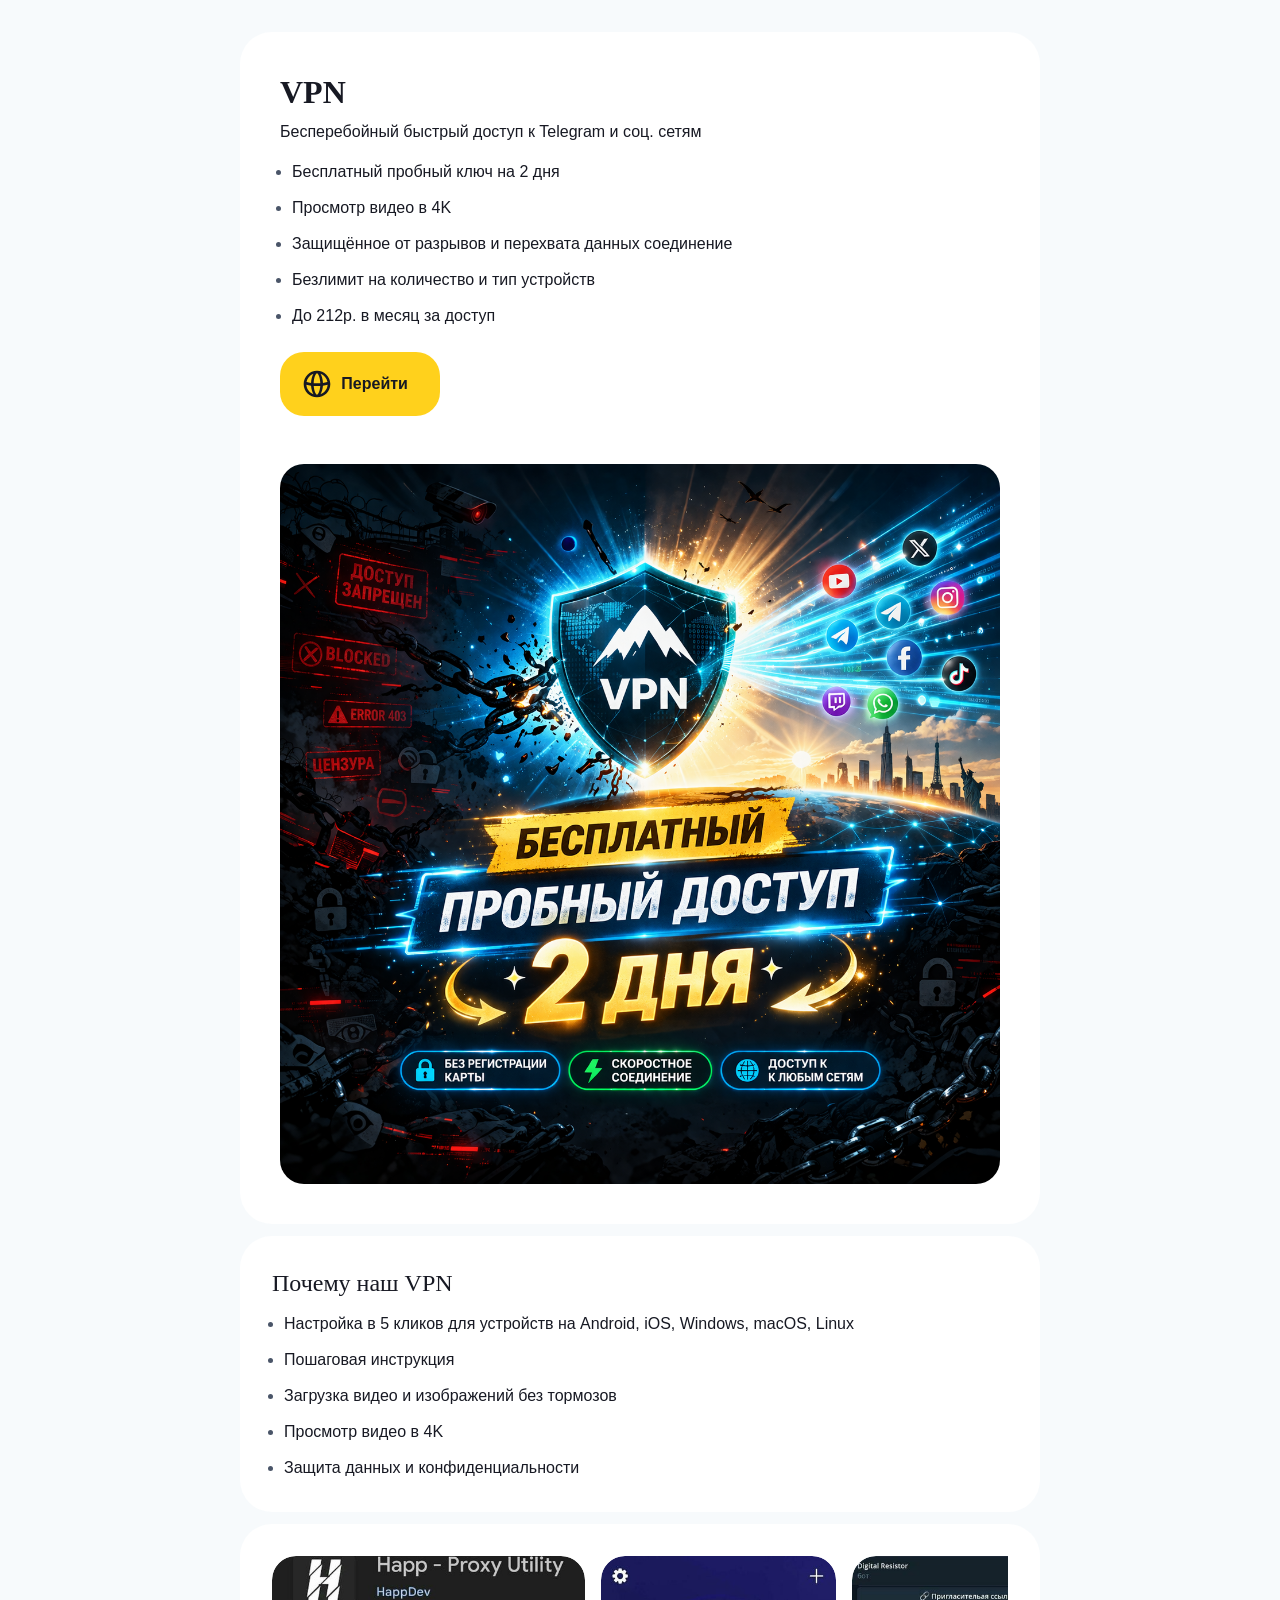
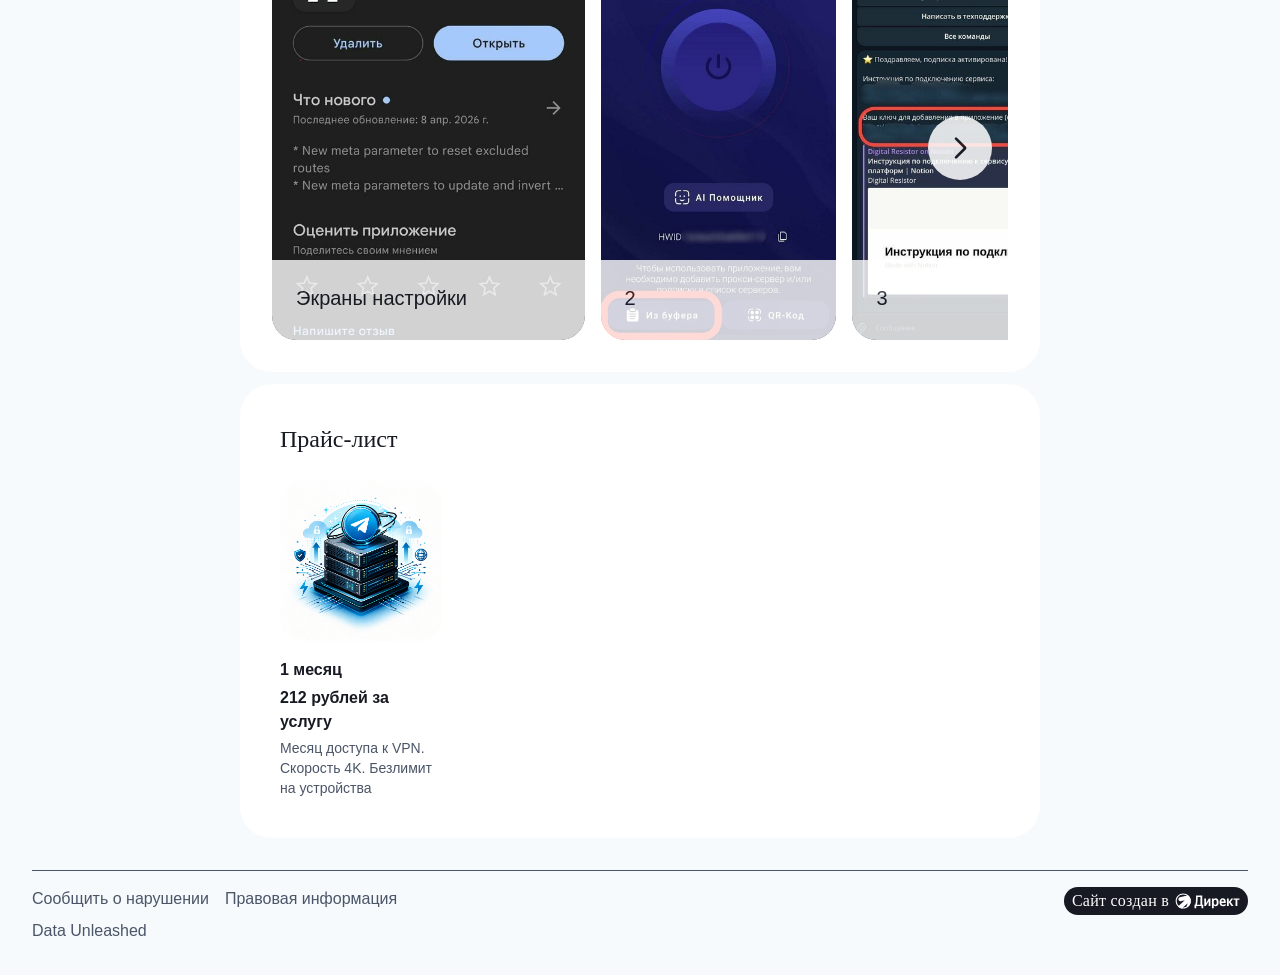
==== commit 3c93c028: "Analytics scripts removed" ====
--- a/index.html
+++ b/index.html
@@ -1,59 +1,6 @@
 <!DOCTYPE html>
 <html lang="ru" data-mantine-color-scheme="light" class="__className_145824"><head>
-<meta http-equiv="content-type" content="text/html; charset=UTF-8"><script src="VPN_files/tag_phono.js" type="text/javascript" charset="utf-8" async=""></script><meta charset="utf-8"><meta name="viewport" content="width=device-width, initial-scale=1"><link rel="preload" as="image" href="VPN_files/orig_002.png"><link rel="preload" as="image" href="VPN_files/orig.png"><link rel="stylesheet" href="VPN_files/366c0e1724d2b45b.css" data-precedence="next"><link rel="stylesheet" href="VPN_files/de731d7033b99faa.css" data-precedence="next"><link rel="stylesheet" href="VPN_files/d931ef191c863b39.css" data-precedence="next"><link rel="stylesheet" href="VPN_files/e6cd20047d8eb369.css" data-precedence="next"><link rel="stylesheet" href="VPN_files/547b1e7696700c0e.css" data-precedence="next"><link rel="stylesheet" href="VPN_files/630dd408e8b0e902.css" data-precedence="next"><link rel="stylesheet" href="VPN_files/3575e3b8274c06ea.css" data-precedence="next"><link rel="stylesheet" href="VPN_files/346e893a2abdda17.css" data-precedence="next"><link rel="stylesheet" href="VPN_files/3a5b2b05baa9bd18.css" data-precedence="next"><link rel="preload" as="script" fetchpriority="low" href="VPN_files/webpack-45629b3fa820fc8a.js"><script async="" src="VPN_files/tag.js"></script><script src="VPN_files/4bd1b696-182b6b13bdad92e3.js" async=""></script><script src="VPN_files/1255-aed1538840402354.js" async=""></script><script src="VPN_files/main-app-4f4c06908819679b.js" async=""></script><script src="VPN_files/2850-08d80afc2bfaf56d.js" async=""></script><script src="VPN_files/6961-582b362500ac2808.js" async=""></script><script src="VPN_files/8712-ab8dd53e098ab0df.js" async=""></script><script src="VPN_files/not-found-e3efa27b24aec850.js" async=""></script><script src="VPN_files/c16f53c3-e86ef93545afdc09.js" async=""></script><script src="VPN_files/5314-7368a5ede2f7e235.js" async=""></script><script src="VPN_files/5640-ef7f2f337112b565.js" async=""></script><script src="VPN_files/2619-04bc32f026a0d946.js" async=""></script><script src="VPN_files/4329-63d2cdd8f9a2ff05.js" async=""></script><script src="VPN_files/7512-93be8bd3073e72ee.js" async=""></script><script src="VPN_files/9988-83fab24a3de03fcd.js" async=""></script><script src="VPN_files/1405-ef86a0f40e887229.js" async=""></script><script src="VPN_files/6863-d18769713ac70fbe.js" async=""></script><script src="VPN_files/4076-19bf849e1c219bf2.js" async=""></script><script src="VPN_files/2388-bab3d625e06f2e09.js" async=""></script><script src="VPN_files/page-1f62fc62663077ba.js" async=""></script><meta name="next-size-adjust" content=""><title>VPN</title><meta name="description" content="Бесперебойный быстрый доступ к Telegram и соц. сетям
-
-*   Бесплатный пробный ключ на 2 дня
-    
-*   Просмотр видео в 4K
-    
-*   Защищённое от разрывов и перехвата данных соединение
-    
-*   Безлимит на количество и тип устройств
-    
-*   До 212р. в месяц за доступ"><meta name="robots" content="index, follow"><meta name="msapplication-TileColor" content="#FFFFFF"><link rel="canonical" href="https://vpn-4k-unlim.clients.site/"><meta property="og:title" content="VPN"><meta property="og:description" content="Бесперебойный быстрый доступ к Telegram и соц. сетям
-
-*   Бесплатный пробный ключ на 2 дня
-    
-*   Просмотр видео в 4K
-    
-*   Защищённое от разрывов и перехвата данных соединение
-    
-*   Безлимит на количество и тип устройств
-    
-*   До 212р. в месяц за доступ"><meta property="og:url" content="https://vpn-4k-unlim.clients.site"><meta property="og:locale" content="ru_RU"><meta property="og:image" content="https://avatars.mds.yandex.net/get-maps-adv-crm/4771617/2a0000019d924132b83afe6953a8fe7a068d/orig"><meta property="og:type" content="website"><meta name="twitter:card" content="summary_large_image"><meta name="twitter:title" content="VPN"><meta name="twitter:description" content="Бесперебойный быстрый доступ к Telegram и соц. сетям
-
-*   Бесплатный пробный ключ на 2 дня
-    
-*   Просмотр видео в 4K
-    
-*   Защищённое от разрывов и перехвата данных соединение
-    
-*   Безлимит на количество и тип устройств
-    
-*   До 212р. в месяц за доступ"><meta name="twitter:image" content="https://avatars.mds.yandex.net/get-maps-adv-crm/4771617/2a0000019d924132b83afe6953a8fe7a068d/orig"><link rel="shortcut icon" href="https://client-site.s3.yandex.net/r19347693/_next/static/media/favicon.ed3a078d.ico"><link rel="icon" href="https://client-site.s3.yandex.net/r19347693/_next/static/media/favicon-16x16.3c92b732.png" sizes="16x16" type="image/png"><link rel="icon" href="https://client-site.s3.yandex.net/r19347693/_next/static/media/favicon-32x32.6c45739b.png" sizes="32x32" type="image/png"><link rel="icon" href="https://client-site.s3.yandex.net/r19347693/_next/static/media/android-chrome-192x192.f7ace3ce.png" sizes="192x192" type="image/png"><link rel="icon" href="https://client-site.s3.yandex.net/r19347693/_next/static/media/android-chrome-512x512.bbdbc78b.png" sizes="192x192" type="image/png"><link rel="apple-touch-icon" href="https://client-site.s3.yandex.net/r19347693/_next/static/media/apple-touch-icon-57x57.4a83d6d2.png" sizes="57x57" type="image/png"><link rel="apple-touch-icon" href="https://client-site.s3.yandex.net/r19347693/_next/static/media/apple-touch-icon-60x60.40a05483.png" sizes="60x60" type="image/png"><link rel="apple-touch-icon" href="https://client-site.s3.yandex.net/r19347693/_next/static/media/apple-touch-icon-72x72.932ba3c8.png" sizes="72x72" type="image/png"><link rel="apple-touch-icon" href="https://client-site.s3.yandex.net/r19347693/_next/static/media/apple-touch-icon-76x76.4367523e.png" sizes="76x76" type="image/png"><link rel="apple-touch-icon" href="https://client-site.s3.yandex.net/r19347693/_next/static/media/apple-touch-icon-114x114.f9b7a6ac.png" sizes="114x114" type="image/png"><link rel="apple-touch-icon" href="https://client-site.s3.yandex.net/r19347693/_next/static/media/apple-touch-icon-120x120.a7bb1f27.png" sizes="120x120" type="image/png"><link rel="apple-touch-icon" href="https://client-site.s3.yandex.net/r19347693/_next/static/media/apple-touch-icon-144x144.30bed4e6.png" sizes="144x144" type="image/png"><link rel="apple-touch-icon" href="https://client-site.s3.yandex.net/r19347693/_next/static/media/apple-touch-icon-152x152.76c84252.png" sizes="152x152" type="image/png"><link rel="apple-touch-icon" href="https://client-site.s3.yandex.net/r19347693/_next/static/media/apple-touch-icon-180x180.0460f269.png" sizes="180x180" type="image/png"><link rel="mask-icon" href="https://client-site.s3.yandex.net/r19347693/_next/static/media/safari-pinned-tab.b4df68f2.svg" color="#000000"><script src="VPN_files/polyfills-42372ed130431b0a.js" nomodule=""></script><script id="ym-init">(function(m, e, t, r, i, k, a) {
-    m[i] = m[i] || function() { (m[i].a = m[i].a || []).push(arguments) };
-    m[i].l = 1 * new Date(); k = e.createElement(t), a = e.getElementsByTagName(t)[0], k.async = 1, k.src = r, a.parentNode.insertBefore(k, a)
-})(window, document, "script", "https://mc.yandex.ru/metrika/tag.js", "ym");</script><script id="ym-counters-initializer">window.ym(68485864, 'init', { clickmap: true, trackLinks: true, accurateTrackBounce: 10000, webvisor: true });window.ym(68485864, 'userParams', {});
-window.ym(108562822, 'init', { clickmap: true, trackLinks: true, accurateTrackBounce: 10000, webvisor: false });window.ym(108562822, 'userParams', {});</script><script async="" id="rum">!function(e,t){if(e.Ya=e.Ya||{},Ya.Rum)throw new Error("Rum: interface is already defined");var n=e.performance,i=n&&n.timing&&n.timing.navigationStart||Ya.startPageLoad||+new Date,s=e.requestAnimationFrame,r=function(){},a=Ya.Rum={_defTimes:[],_defRes:[],_countersToExposeAsEvents:["2325","2616.85.1928","react.inited"],enabled:!!n,version:"6.1.21",vsStart:document.visibilityState,vsChanged:!1,vsChangeTime:1/0,_deltaMarks:{},_markListeners:{},_onComplete:[],_onInit:[],_unsubscribers:[],_eventLisneters:{},_settings:{},_vars:{},init:function(e,t){a._settings=e,a._vars=t},getTime:n&&n.now?function(){return n.now()}:Date.now?function(){return Date.now()-i}:function(){return new Date-i},time:function(e){a._deltaMarks[e]=[a.getTime()]},timeEnd:function(e,t){var n=a._deltaMarks[e];n&&0!==n.length&&n.push(a.getTime(),t)},sendTimeMark:function(e,t,n,i){void 0===t&&(t=a.getTime()),a.emit({metricName:"defTimes",data:[e,t,i]}),a.mark(e,t)},sendDelta:function(e,t,n,i){var s,r=a._deltaMarks;r[e]||void 0===t||(s=i&&i.originalEndTime?i.originalEndTime:a.getTime(),r[e]=[s-t,s,n])},sendResTiming:function(e,t){a.emit({metricName:"defRes",data:[e,t]})},sendRaf:function(e){var t=a.getSetting("forcePaintTimeSending");if(s&&(t||a.isTimeAfterPageShow(a.getTime()))){var n="2616."+e;s((function(){a.getSetting("sendFirstRaf")&&a.sendTimeMark(n+".205"),s((function(){a.sendTimeMark(n+".1928")}))}))}},isVisibilityChanged:function(){return a.vsStart&&("visible"!==a.vsStart||a.vsChanged)},isTimeAfterPageShow:function(e){return"visible"===a.vsStart||a.vsChangeTime<e},mark:n&&n.mark?function(e,t){n.mark(e+(t?": "+t:""))}:function(){},getSetting:function(e){var t=a._settings[e];return null===t?null:t||""},on:function(e,t){if("function"==typeof t)return(a._markListeners[e]=a._markListeners[e]||[]).push(t),function(){if(a._markListeners[e]){var n=a._markListeners[e].indexOf(t);n>-1&&a._markListeners[e].splice(n,1)}}},noop:r,sendTrafficData:r,finalizeLayoutShiftScore:r,finalizeLargestContentfulPaint:r,getLCPAdditionalParams:r,getCLSAdditionalParams:r,getINPAdditionalParams:r,getImageGoodnessAdditionalParams:r,_eventListeners:{},_eventsBuffer:{},subscribe:function(e,t){if(!a.getSetting("noEvents"))return this._eventLisneters[e]=this._eventLisneters[e]||new Set,this._eventLisneters[e].add(t),function(){this.unsubscribe(e,t)}.bind(this)},unsubscribe:function(e,t){this._eventLisneters[e].delete(t)},emit:function(e){if(!a.getSetting("noEvents")){var t=a.getSetting("eventsLimits")&&a.getSetting("eventsLimits")[e.metricName]||20;this._eventLisneters[e.metricName]&&this._eventLisneters[e.metricName].forEach((function(t){t(e)})),this._eventsBuffer[e.metricName]=this._eventsBuffer[e.metricName]||[],this._eventsBuffer[e.metricName].push(e),this._eventsBuffer[e.metricName].length>t&&(this._eventsBuffer[e.metricName].length=Math.floor(t/2))}},getBufferedEvents:function(e){var t=this._eventsBuffer,n={};return Object.keys(t).forEach((function(i){-1!==e.indexOf(i)&&(n[i]=t[i])})),n},clearEvents:function(e){this._eventsBuffer[e]&&(this._eventsBuffer[e].length=0)}};function f(){Ya.Rum.vsChanged=!0,Ya.Rum.vsChangeTime=a.getTime(),removeEventListener("visibilitychange",f)}addEventListener("visibilitychange",f),a._onVisibilityChange=f}(window);
-!function(){if(window.PerformanceLongTaskTiming){var e=function(e,n){return(e=e.concat(n)).length>300&&(e=e.slice(e.length-300)),e},n="undefined"!=typeof PerformanceLongAnimationFrameTiming,t=n?["longtask","long-animation-frame"]:["longtask"];function r(){var r=Ya.Rum._tti={events:[],loafEvents:n?[]:void 0,eventsAfterTTI:[],fired:!1,observer:new PerformanceObserver((function(t){var o=t.getEntriesByType("longtask"),s=t.getEntriesByType("long-animation-frame");r.events=e(r.events,o),n&&(r.loafEvents=e(r.loafEvents,s)),r.fired&&(r.eventsAfterTTI=e(r.eventsAfterTTI,o))}))};r.observer.observe({entryTypes:t}),Ya.Rum._unsubscribers&&Ya.Rum._unsubscribers.push((function(){r.observer.disconnect()}))}r(),Ya.Rum._onInit.push(r)}}();
-!function(){var e,t,n,i=Ya.Rum,o=42,r=4e4,g=15,a=[],s="\r\n",l=i.getSetting("countersInitialDelay")||0;if(l){var c;function u(){removeEventListener("visibilitychange",h),clearTimeout(c),l=0,f()}function h(){document.hidden&&u()}c=setTimeout(u,l),addEventListener("visibilitychange",h)}function f(){if(t&&a.length){for(var n=0,i=0,l=0;i<a.length&&l<=r&&n<o;i++)(l+=(i?s.length:0)+a[i].length)<=r&&n++;var c=a.splice(0,n);d(t,c.join(s)),a.length&&(e=setTimeout(f,g))}else a.length=0}function d(e,t){if(!(navigator.sendBeacon&&n&&navigator.sendBeacon(e,t))){var o=Boolean(i.getSetting("sendCookie")),r=new XMLHttpRequest;r.open("POST",e),r.withCredentials=o,r.send(t)}}i.send=function(c,u,h,d,v,m,S,p){t=i.getSetting("clck"),n=i.getSetting("beacon"),o=i.getSetting("maxBatchCounters")||o,r=i.getSetting("maxBatchLength")||r,g=i.getSetting("countersBatchTimeout")||g,function(t,n,i,c,u,h,d,v,m,S){clearTimeout(e);var p=[t?"/reqid="+t:"",n?"/"+n.join("/"):"",i?"/path="+i:"",c?"/events="+c:"",u?"/slots="+u.join(";"):"",h?"/experiments="+h.join(";"):"",d?"/vars="+d:"","/cts="+(new Date).getTime(),"","/*"].join("");p.length>r?"undefined"!=typeof console&&console.error&&console.error("Counter length "+p.length+" is more than allowed "+r,p):(a.push(p),l||(function(){if(a.length>=o)return!0;for(var e=0,t=0;t<a.length;t++)if((e+=(t?s.length:0)+a[t].length)>=r)return!0;return!1}()?f():e=setTimeout(f,g)))}(i.getSetting("reqid"),S,u,v,i.getSetting("slots"),i.getSetting("experiments"),h)}}();
-!function(){var e=Ya.Rum,n=!window.BigInt||!("PerformanceObserver"in window);function t(n){e._unsubscribers.push(n)}function i(e,i,o){if(!n){var a=o||{};if(e){a.type=e,a.hasOwnProperty("buffered")||(a.buffered=!0);var s=new PerformanceObserver((function(e,n){return i(e.getEntries(),n)}));return r((function(){try{s.observe(a)}catch(e){return void console.error(e.message)}t((function(){s.disconnect()}))}),0),s}throw new Error("PO without type field is forbidden")}}function r(e,n){var i=setTimeout(e,n);return t((function(){clearInterval(i)})),i}function o(e,n,i){addEventListener(e,n,i),t((function(){removeEventListener(e,n,i)}))}function a(e,n,t){o("visibilitychange",(function i(){if("hidden"===document.visibilityState){try{t||(removeEventListener("visibilitychange",i),e.disconnect())}catch(e){}n()}})),o("beforeunload",n)}function s(e,n){return"string"==typeof e?encodeURIComponent(e):Math.round(1e3*(e-(n||0)))/1e3}function u(e){if(!e)return"";var n=(e.tagName||"").toLowerCase(),t=e.className&&void 0!==e.className.baseVal?e.className.baseVal:e.className;return n+(t?(" "+t).replace(/\s+/g,"."):"")}function c(e){function n(){removeEventListener("DOMContentLoaded",n),removeEventListener("load",n),e()}"loading"===document.readyState?(o("DOMContentLoaded",n),o("load",n)):e()}function d(n){e._onComplete.push(n)}function f(){return e._periodicTasks}function l(){var n=e._vars;return Object.keys(n).map((function(e){return e+"="+encodeURIComponent(n[e]).replace(/\*/g,"%2A")}))}var m={connectEnd:2116,connectStart:2114,decodedBodySize:2886,domComplete:2124,domContentLoadedEventEnd:2131,domContentLoadedEventStart:2123,domInteractive:2770,domLoading:2769,domainLookupEnd:2113,domainLookupStart:2112,duration:2136,encodedBodySize:2887,entryType:2888,fetchStart:2111,initiatorType:2889,loadEventEnd:2126,loadEventStart:2125,nextHopProtocol:2890,redirectCount:1385,redirectEnd:2110,redirectStart:2109,requestStart:2117,responseEnd:2120,responseStart:2119,secureConnectionStart:2115,startTime:2322,transferSize:2323,type:76,unloadEventEnd:2128,unloadEventStart:2127,workerStart:2137},v=625;function g(n,t){Object.keys(m).forEach((function(e){if(e in t){var i=t[e];(i||0===i)&&n.push(m[e]+"="+s(i))}})),n.push("".concat(v,"=").concat(e.version))}var p,h,y,S,T,b="690.2096.2877",w="690.2096.207",E="690.2096.2044",C=3,k=e.getSetting("savedDeltasLimit")||0,L=document.createElement("link"),P=window.performance||{},M="function"==typeof P.getEntriesByType,_=0;function O(n,t,i,r,o){void 0===t&&(t=e.getTime()),void 0!==i&&!0!==i||e.mark(n,t);var a=I(n);if(a.push("207="+s(t)),x(a,r)){j(w,a,o&&o.force),p[n]=p[n]||[],p[n].push(t);var u=e._markListeners[n];u&&u.length&&u.forEach((function(e){e(t)})),e.emit({metricName:n,value:t,params:r})}}function I(n){return T.concat([e.isVisibilityChanged()?"-vsChanged=1":"","1701="+n,e.ajaxStart&&"1201.2154="+s(e.ajaxStart),e.ajaxComplete&&"1201.2052="+s(e.ajaxComplete)])}function N(){S=l(),e.getSetting("sendClientUa")&&S.push("1042="+encodeURIComponent(navigator.userAgent))}function R(){var e=window.performance&&window.performance.timing&&window.performance.timing.navigationStart;T=S.concat(["143.2129="+e])}function x(e,n){if(n){if(n.isCanceled&&n.isCanceled())return!1;var t=e.reduce((function(e,n,t){return"string"==typeof n&&(e[n.split("=")[0]]=t),e}),{});Object.keys(n).forEach((function(i){if("function"!=typeof n[i]){var r=t[i],o=i+"="+n[i];void 0===r?e.push(o):e[r]=o}}))}return!0}function j(n,t,i){var r=encodeURIComponent(window.YaStaticRegion||"unknown");t.push("-cdn="+r);var o=t.filter(Boolean).join(",");e.send(null,n,o,void 0,void 0,void 0,void 0,i)}function z(e,n,t){j(e,F().concat(n),t)}function B(n,t){var i=y[n];i&&0!==i.length&&(i.push(e.getTime(),t),A(n))}function A(n,t,i,r){var o,a,u,c=y[n];if(void 0!==t?o=(a=r&&r.originalEndTime?r.originalEndTime:e.getTime())-t:c&&(o=c[0],a=c[1],u=c[2]),void 0!==o&&void 0!==a){var d=I(n);d.push("207.2154="+s(o),"207.1428="+s(a),"2877="+s(a-o)),x(d,i)&&x(d,u)&&(j(b,d,r&&r.force),_<k&&(h[n]=h[n]||[],h[n].push(a-o),_++),e.emit({metricName:n,value:a-o,params:{start:o,end:a}}),delete y[n])}}function V(e,n){if(!M)return n(null);L.href=e;var t=0,i=100,o=L.href;r((function e(){var a=P.getEntriesByName(o);if(a.length)return n(a);t++<C?(r(e,i),i+=i):n(null)}),0)}function U(e,n,t){V(n,(function(i){i&&D(e,i[i.length-1],n,t)}))}function D(n,t,i,r){var o=I(n);e.getSetting("sendUrlInResTiming")&&o.push("13="+encodeURIComponent(i)),g(o,t),x(o,r),j(E,o)}function F(){return S}var W={bluetooth:2064,cellular:2065,ethernet:2066,none:1229,wifi:2067,wimax:2068,other:861,unknown:836,0:836,1:2066,2:2067,3:2070,4:2071,5:2768},H=navigator.connection;function Q(e){if(H){var n=W[H.type];e.push("2437="+(n||2771),void 0!==H.downlinkMax&&"2439="+H.downlinkMax,H.effectiveType&&"2870="+H.effectiveType,void 0!==H.rtt&&"rtt="+H.rtt,void 0!==H.downlink&&"dwl="+H.downlink,!n&&"rawType="+H.type)}}var Y,q,G,J,$,K,X,Z,ee="690.2096.4004",ne=!1,te=1/0,ie=1/0,re=("layout-shift",Boolean(window.PerformanceObserver&&window.PerformanceObserver.supportedEntryTypes&&-1!==window.PerformanceObserver.supportedEntryTypes.indexOf("layout-shift"))?0:null);function oe(){$>q&&(q=$,G=J,e.emit({metricName:"cls-debug",value:q,params:{clsEntries:G,target:ae(G)}}))}function ae(e){var n;if(!e)return null;var t=null;if((n=e.reduce((function(e,n){return e&&e.value>n.value?e:n})))&&n.sources&&n.sources.length){for(var i=0;i<n.sources.length;i++){var r=n.sources[i];if(r.node&&1===r.node.nodeType){t=r;break}}t=t||n.sources[0]}return t}function se(e){null==q&&(q=0);for(var n=0;n<e.length;n++){var t=e[n];t.hadRecentInput||($&&t.startTime-J[J.length-1].startTime<te&&t.startTime-J[0].startTime<ie?($+=t.value,J.push(t)):(oe(),$=t.value,J=[t]))}oe()}function ue(){q=re,Y=void 0,G=null,J=null,$=null,ne=!1}function ce(n){if(null!=q&&!ne){var t=Math.round(1e6*q)/1e6;if(Y!==t){Y=t,e.getSetting("enableContinuousCollection")||(ne=!0);var i=ae(G),r=["s="+t];r.push("target="+u(i&&i.node));var o=e.getCLSAdditionalParams(i);o&&x(r,o),z(ee,r,n),e.emit({metricName:"cls-debug",value:q,params:{clsEntries:J,target:i,isFinalized:ne}})}}}function de(n){var t=n[n.length-1];K=t.renderTime||t.loadTime,X=t,e.emit({metricName:"largest-contentful-paint-debug",value:K,params:{entry:t}}),Z||(O("largest-loading-elem-paint",K),Z=!0)}function fe(n){if(null!=K){var t=e.getLCPAdditionalParams(X);O("largest-contentful-paint",K,!1,t,n&&{force:!0}),e.emit({metricName:"largest-contentful-paint-debug",value:K,params:{additionalParams:t,entry:X,isFinalized:!0}}),K=null,X=null}}e.getLCPAdditionalParams===e.noop&&(e.getLCPAdditionalParams=function(){var n={},t=X.element;if(t){n["-className"]=e.getSelector(t),n["-tagName"]=t.tagName.toLowerCase();var i=t.getBoundingClientRect();n["-width"]=i.width,n["-height"]=i.height}return X.size&&(n["-size"]=X.size),n});var le={"first-paint":2793,"first-contentful-paint":2794},me=Object.keys(le).length,ve={},ge=window.performance||{},pe="function"==typeof ge.getEntriesByType,he=0;function ye(){if(pe&&(e.getSetting("forcePaintTimeSending")||!e.isVisibilityChanged()))for(var n=ge.getEntriesByType("paint"),t=0;t<n.length;t++){var i=n[t],r=le[i.name];r&&!ve[i.name]&&(ve[i.name]=!0,he++,O("1926."+r,i.startTime))}}var Se=3e3,Te=1;function be(){return e._tti.events||[]}function we(){return e._tti.loafEvents}function Ee(){return e._tti}function Ce(n){return n?n===e.getPageUrl()?"<page>":n.replace(/\?.*$/,""):n}function ke(n,t,i){if(Ee()){var r=e.getTime(),o="undefined"!=typeof PerformanceLongAnimationFrameTiming&&e.getSetting("sendLongAnimationFrames");Le((function(a){var u,c={2796.2797:Pe(be(),t),689.2322:s(r)};if(o){var d=function(e){var n=we();if(n)return e?n.filter((function(n){return n.startTime+n.duration>=e})):n}(t);d&&(c["loaf.2797"]=Pe(d,void 0,{useName:!1}),1===e.getSetting("longAnimationFramesMode")&&(c["-additional"]=encodeURIComponent(JSON.stringify({loaf:(u=d,u.map(Me))}))))}i&&Object.keys(i).forEach((function(e){c[e]=i[e]})),O(n||"2795",a,!0,c,{force:Boolean(o)}),e._tti.fired=!0}),t)}}function Le(n,t){var i=(arguments.length>2&&void 0!==arguments[2]?arguments[2]:{}).mode,o=void 0===i?Te:i;Ee()&&(t||(t=e.getTime()),function i(){var a,s=t,u=e.getTime(),c=o===Te?be():we()||[],d=c.length;0!==d&&(a=c[d-1],s=Math.max(s,Math.floor(a.startTime+a.duration))),u-s>=Se?n(s):r(i,1e3)}())}function Pe(e,n){var t=(arguments.length>2&&void 0!==arguments[2]?arguments[2]:{}).useName,i=void 0===t||t;return n=n||0,(e=e||[]).filter((function(e){return n-e.startTime<=50})).map((function(e){var n=Math.floor(e.startTime),t=Math.floor(n+e.duration);return i?(e.name?e.name.split("-").map((function(e){return e[0]})).join(""):"u")+"-"+n+"-"+t:n+"-"+t})).join(".")}function Me(e){var n=e.blockingDuration,t=e.duration,i=e.firstUIEventTimestamp,r=e.renderStart,o=e.scripts,a=e.startTime,s=e.styleAndLayoutStart;return[Math.round(a),Math.round(t),o.map(Oe),Math.round(n),Math.round(i),Math.round(r),Math.round(s)]}function _e(e){return{"user-callback":1,"event-listener":2,"resolve-promise":3,"reject-promise":4,"classic-script":5,"module-script":6}[e]||0}function Oe(e){var n=e.invoker,t=e.sourceURL,i=e.sourceFunctionName,r=e.sourceCharPosition,o=e.startTime,a=e.duration,s=e.windowAttribution,u=e.executionStart,c=e.forcedStyleAndLayoutDuration,d=e.pauseDuration,f=e.invokerType;return[Ce(n),Ce(t),i,r,Math.round(o),Math.round(a),s,Math.round(u),Math.round(c),Math.round(d),_e(f)]}var Ie="690.2096.361",Ne=document.createElement("a"),Re=0,xe={};function je(e){var n=e.transferSize;if(null!=n){Ne.href=e.name;var t=Ne.pathname;if(0!==t.indexOf("/clck")){var i=t.lastIndexOf("."),r="";return-1!==i&&t.lastIndexOf("/")<i&&t.length-i<=5&&(r=t.slice(i+1)),{size:n,domain:Ne.hostname,extension:r}}}}function ze(){var n=e.getSetting("maxTrafficCounters")||250;if(Re>=n)return!1;for(var t=Object.keys(xe),i="",r=0;r<t.length;r++){var o=t[r],a=xe[o];i+=encodeURIComponent(o)+"!"+a.count+"!"+a.size+";"}return i.length&&(Re++,z(Ie,["d="+i,"t="+s(e.getTime())])),xe={},Re<n}d(ze);var Be="690.1033",Ae={visible:1,hidden:2,prerender:3},Ve=window.performance||{},Ue=Ve.navigation||{},De=Ve.timing||{},Fe=De.navigationStart;function We(){var n=De.domContentLoadedEventStart,t=De.domContentLoadedEventEnd;if(0!==n||0!==t){var i=0===De.responseStart?Fe:De.responseStart,o=0===De.domainLookupStart?Fe:De.domainLookupStart,a=["2129="+Fe,"1036="+(o-Fe),"1037="+(De.domainLookupEnd-De.domainLookupStart),"1038="+(De.connectEnd-De.connectStart),De.secureConnectionStart&&"1383="+(De.connectEnd-De.secureConnectionStart),"1039="+(De.responseStart-De.connectEnd),"1040="+(De.responseEnd-i),"1040.906="+(De.responseEnd-o),"1310.2084="+(De.domLoading-i),"1310.2085="+(De.domInteractive-i),"1310.1309="+(t-n),"1310.1007="+(n-i),navigator.deviceMemory&&"3140="+navigator.deviceMemory,navigator.hardwareConcurrency&&"3141="+navigator.hardwareConcurrency];Object.keys(m).forEach((function(e){e in De&&De[e]&&a.push(m[e]+"="+s(De[e],Fe))})),e.vsStart?(a.push("1484="+(Ae[e.vsStart]||2771)),e.vsChanged&&a.push("1484.719=1")):a.push("1484="+Ae.visible),Ue&&(Ue.redirectCount&&a.push("1384.1385="+Ue.redirectCount),1!==Ue.type&&2!==Ue.type||a.push("770.76="+Ue.type)),Q(a),z(Be,a)}else r(We,50)}var He="690.2096.2892",Qe=window.performance||{},Ye="function"==typeof Qe.getEntriesByType;if(!e)throw new Error("Rum: interface is not included");if(e.enabled){function qe(){p={},h={},_=0,y=e._deltaMarks,N(),R(),e.ajaxStart=0,e.ajaxComplete=0,c(Je)}function Ge(){var n;e.sendTimeMark=O,e.sendResTiming=U,e.sendTiming=D,e.timeEnd=B;var t=(e.getBufferedEvents(["defRes"]).defRes||[]).map((function(e){return e.data}));for(n=0;n<t.length;n++)U(t[n][0],t[n][1]);e.clearEvents("defRes");var i=(e.getBufferedEvents(["defTimes"]).defTimes||[]).map((function(e){return e.data}));for(n=0;n<i.length;n++)O(i[n][0],i[n][1],!1,i[n][2]);e.clearEvents("defTimes"),Object.keys(y).forEach((function(e){A(e)}))}function Je(){var n=window.performance&&window.performance.timing&&window.performance.timing.navigationStart,t=e.getSetting("skipTiming"),a=e.getSetting("techParamsByVisible");n&&(a&&addEventListener("visibilitychange",(function n(){"visible"!==e.vsStart?"visible"===document.visibilityState&&(e.vsStart="visible",removeEventListener("visibilitychange",n),We()):removeEventListener("visibilitychange",n)})),r((function(){Ge(),(!t&&!a||a&&"visible"===e.vsStart)&&We(),e.getSetting("disableFCP")||(ye(),he<me&&i("paint",(function(e,n){ye(),n&&he>=me&&n.disconnect()}),{buffered:!0})),e.getSetting("sendAutoElementTiming")&&(!window.PerformanceObserver||!e.getSetting("forcePaintTimeSending")&&e.isVisibilityChanged()||i("element",(function(e){for(var n=0;n<e.length;n++){var t=e[n];O("element-timing."+t.identifier,t.startTime)}}))),o("pageshow",Xe),ke(),"complete"===document.readyState?$e({skipTimingApi:t}):o("load",$e.bind(void 0,{skipTimingApi:t}))}),0))}function $e(n){var r,s;e.getSetting("disableOnLoadTasks")||(removeEventListener("load",$e),n.skipTimingApi||function(){if(Ye){var e=Qe.getEntriesByType("navigation")[0];if(e){var n=[];g(n,e),Q(n);var t=Qe.getEntriesByName("yndxNavigationSource")[0];t&&n.push("2091.186="+t.value);var i=Qe.getEntriesByName("yndxNavigationToken","yndxEntry")[0];i&&n.push("2091.3649="+i.value),z(He,n)}}}(),(s=e.getSetting("periodicStatsIntervalMs"))||null===s||(s=15e3),s&&(r=setInterval(Ze,s),t((function(){clearInterval(r)})),Ke=r),o("beforeunload",Ze),function(){if(window.PerformanceObserver){xe={},Re=0;var e=function(e){!function(e){if(e&&e.length)for(var n=xe,t=0;t<e.length;t++){var i=je(e[t]);if(i){var r=i.domain+"-"+i.extension,o=n[r]=n[r]||{count:0,size:0};o.count++,o.size+=i.size}}}(e)};i("resource",e),i("navigation",e),f().push(ze)}}(),e.getSetting("disableFID")||i("first-input",(function(n,t){var i=n[0];if(i){var r=i.processingStart,o={duration:i.duration,js:i.processingEnd-r,name:i.name};i.target&&(o.target=u(i.target));var a=r-i.startTime;A("first-input",a,o),e.emit({metricName:"first-input-debug",value:a,params:{entry:i,additionalParams:o}}),t.disconnect()}}),{buffered:!0}),e.getSetting("disableCLS")||window.PerformanceObserver&&(d(ce),d(ue),q=re,G=null,J=null,$=null,te=e.getSetting("clsWindowGap")||te,ie=e.getSetting("clsWindowSize")||ie,a(i("layout-shift",se),(function(){return ce(!0)}),!0)),e.getSetting("disableLCP")||!window.PerformanceObserver||!e.getSetting("forcePaintTimeSending")&&e.isVisibilityChanged()||(d(fe),K=null,X=null,Z=!1,a(i("largest-contentful-paint",de),(function(){return fe(!0)}),!1)))}var Ke;function Xe(e){e.persisted&&O("bfcache")}function Ze(){var e=!1;f().forEach((function(n){n()&&(e=!0)})),e||clearInterval(Ke)}d(Ge),e.destroy=function(n){var t=e._unsubscribers;n.shouldComplete&&e.completeSession(!0),e._onComplete=[];for(var i=0;i<t.length;i++)t[i]();removeEventListener("visibilitychange",e._onVisibilityChange),e._unsubscribers=[],e._periodicTasks=[],e._markListeners={},e._deltaMarks={}},e.restart=function(n,t,i){e.destroy({shouldComplete:i}),e.init(n,t),addEventListener("visibilitychange",e._onVisibilityChange),qe(),function(){for(var n=0;n<e._onInit.length;n++)e._onInit[n]()}()},e.setVars=function(n){Object.keys(n).forEach((function(t){e._vars[t]=n[t]})),N(),R()},e.completeSession=function(n){for(var t=e._onComplete,i=0;i<t.length;i++)t[i](n)},qe(),e._periodicTasks=[],e.sendHeroElement=function(e){O("2876",e)},e.getPageUrl=function(){return window.location.href},e._subpages={},e.makeSubPage=function(n,t){var i=e._subpages[n];e._subpages[n]=void 0===i?i=0:++i;var r=!1;return{689.2322:s(void 0!==t?t:e.getTime()),2924:n,2925:i,isCanceled:function(){return r},cancel:function(){r=!0}}},e.getTimeMarks=function(){return p},e.getDeltas=function(){return h},e.getVarsList=l,e.getResourceTimings=V,e.pushConnectionTypeTo=Q,e.pushTimingTo=g,e.normalize=s,e.sendCounter=j,e.sendDelta=A,e.onReady=c,e.getSelector=u,e.getSetting("disableCLS")||(e.finalizeLayoutShiftScore=ce),e.getSetting("disableLCP")||(e.finalizeLargestContentfulPaint=fe),e.sendTrafficData=ze,e._getCommonVars=F,e._addListener=o,e._observe=i,e._timeout=r,e.sendTTI=ke,e._getLongtasksStringValue=Pe,e.onQuietWindow=Le,e.sendBFCacheTimeMark=Xe}else e.getSetting=function(){return""},e.getVarsList=function(){return[]},e.getResourceTimings=e.completeSession=e.pushConnectionTypeTo=e.pushTimingTo=e.normalize=e.sendCounter=e.destroy=e.restart=e.setVars=e.completeSession=e.sendDelta=e.sendTimeMark=e.sendResTiming=e.sendTiming=e.sendTTI=e.makeSubPage=e.sendHeroElement=e.onReady=e.onQuietWindow=function(){}}();
-!function(){var e,n,t=Ya.Rum,r=function(){return"v3-".concat(Date.now(),"-").concat(Math.floor(8999999999999*Math.random())+1e12)},i=function(){return window.__WEB_VITALS_POLYFILL__?window.performance&&(performance.getEntriesByType&&performance.getEntriesByType("navigation")[0]||function(){var e;if(null!==(e=performance)&&void 0!==e&&e.navigation){var n=performance.timing,t=performance.navigation.type,r={entryType:"navigation",startTime:0,type:2==t?"back_forward":1===t?"reload":"navigate"};for(var i in n)"navigationStart"!==i&&"toJSON"!==i&&(r[i]=Math.max(n[i]-n.navigationStart,0));return r}}()):window.performance&&performance.getEntriesByType&&performance.getEntriesByType("navigation")[0]},a=function(e,n,t){var r=!(arguments.length>3&&void 0!==arguments[3])||arguments[3];try{if(PerformanceObserver.supportedEntryTypes.includes(e)){var i=new PerformanceObserver((function(e){Promise.resolve().then((function(){n(e.getEntries())}))}));return i.observe(Object.assign({type:e,buffered:r},t||{})),i}}catch(e){}},o=0,u=1/0,s=0,c=function(e){e.forEach((function(e){e.interactionId&&(u=Math.min(u,e.interactionId),s=Math.max(s,e.interactionId),o=s?(s-u)/7+1:0)}))},d=function(){var n=window.performance||{};return e?o:n.interactionCount||0},p=function(){"interactionCount"in(window.performance||{})||e||(e=a("event",c,{type:"event",buffered:!0,durationThreshold:0}))},l=[],f={},v=function(e){var n=l[l.length-1],t=f[e.interactionId];if(t||l.length<10||e.duration>n.latency){if(t)t.entries.push(e),t.latency=Math.max(t.latency,e.duration);else{var r={id:e.interactionId,latency:e.duration,entries:[e]};f[r.id]=r,l.push(r)}l.sort((function(e,n){return n.latency-e.latency})),l.splice(10).forEach((function(e){delete f[e.id]}))}},g=function(e,t){var o,u,s=function(){};return t=t||{},u=function(){var u,c,f,g,m;p(),c="INP",g=i(),m="navigate",g&&(document.prerendering||function(){var e=i();return e&&e.activationStart||0}()>0?m="prerender":document.wasDiscarded?m="restore":g.type&&(m=g.type.replace(/_/g,"-"))),n={name:c,value:void 0===f?-1:f,rating:"good",delta:0,entries:[],id:r(),navigationType:m};var y=a("event",(function(e){e.forEach((function(e){e.interactionId&&v(e),"first-input"===e.entryType&&!l.some((function(n){return n.entries.some((function(n){return e.duration===n.duration&&e.startTime===n.startTime}))}))&&v(e)}));var r,i,a=(i=Math.min(l.length-1,Math.floor((d()-0)/50)),l[i]);a&&a.latency!==n.value&&(n.value=a.latency,n.entries=a.entries,null!==(r=t)&&void 0!==r&&r.reportSlowestINP&&l.length&&(n.extra=l[0]),s())}),{durationThreshold:null!==(u=t.durationThreshold)&&void 0!==u?u:40},!0);o=function(e,n,t){var r,i;return{sendReport:function(a){n.value>=0&&(a||t)&&((i=n.value-(r||0))||void 0===r)&&(r=n.value,n.delta=i,e(n))},resetReport:function(){return r=void 0}}}(e,n,t.reportAllChanges),s=o.sendReport,y&&"PerformanceEventTiming"in window&&"interactionId"in PerformanceEventTiming.prototype&&y.observe({type:"first-input",buffered:!0})},document.prerendering?addEventListener("prerenderingchange",(function(){return u()}),!0):u(),function(){return o}};!function(){var e,i,a=void 0,o=t._addListener||addEventListener,u=t.getSetting("minInpDuration")||40,s=g((function(e){if(a={value:e.value,params:{entriesCount:e.entries.length,interactionsCount:d()},opts:{},entry:null},t.getSetting("reportSlowestINP")&&e.extra&&e.extra.entries){a.params.longestValue=e.extra.latency;var n=e.extra.entries.reduce((function(e,n){return n.duration>e.duration?n:e}),{duration:0});a.params.longestSelector=t.getSelector(n.target)}if(e.entries.length){var r=e.entries[0],i=0;e.entries.forEach((function(e){var n=e.processingEnd-e.processingStart;i+=n,(e.duration>r.duration||e.duration===r.duration&&n>r.processingEnd-r.processingStart)&&(r=e)})),a.params.name=r.name,a.params.js=i,a.params.processTime=r.processingEnd-r.processingStart,a.opts.originalEndTime=r.startTime+r.duration,a.entry=r,r.target&&t.getSelector&&(a.params.target=t.getSelector(r.target));var o=t.getINPAdditionalParams(r);o&&(a.params=Object.assign(a.params,o))}t.emit({metricName:"inp-debug",value:a.value,params:{entry:a.entry}})}),{durationThreshold:u,reportAllChanges:!0,reportSlowestINP:t.getSetting("reportSlowestINP")});function c(){s().resetReport(),l=[],f={},n.value=-1,n.delta=0,n.entries=[],n.id=r(),i=void 0,a=void 0,e=!1}function p(n){e||(s().sendReport(!0),void 0!==a&&i!==a.value&&(n&&a.opts&&(a.opts.force=!0),t.getSetting("enableContinuousCollection")||(e=!0),i=a.value,t.sendDelta("inp",a.value,a.params,a.opts),t.emit({metricName:"inp-debug",value:a.value,params:{entry:a.entry,isFinalized:e}})))}function v(e){"pagehide"!==e.type&&"beforeunload"!==e.type&&"hidden"!==document.visibilityState||p(!0)}o("visibilitychange",v,!0),o("pagehide",v,!0),o("beforeunload",v,!0),t.finalizeINP=p,t.resetINP=c,t._onComplete.push(p),t._onComplete.push(c)}()}();
-!function(e){function t(){"complete"===document.readyState?n():(e._addListener||addEventListener)("load",n)}function n(){if(removeEventListener("load",n),e.sendTimeMark("1724"),e.getSetting("sendAutoResTiming"))for(var t=e.getSetting("autoResTimingSelector")||"script[data-rCid], div[data-rCid]",i=document.querySelectorAll(t),d=0,a=i.length;d<a;d++){var r=i[d],o=r.src;if(!o){var u=getComputedStyle(r).backgroundImage;if(u){var l=u.match(/^url\(["']?(.*?)["']?\)$/);l&&(o=l[1])}}o&&e.sendResTiming(r.getAttribute("data-rCid"),o)}}e.enabled&&!e._onloadCounterInited&&(e._onloadCounterInited=!0,t(),e._onInit.push(t))}(Ya.Rum);
-!function(){function t(t,e){if(!(t instanceof e))throw new TypeError("Cannot call a class as a function")}function e(t,e){for(var n=0;n<e.length;n++){var i=e[n];i.enumerable=i.enumerable||!1,i.configurable=!0,"value"in i&&(i.writable=!0),Object.defineProperty(t,(void 0,"symbol"==typeof(r=function(t,e){if("object"!=typeof t||null===t)return t;var n=t[Symbol.toPrimitive];if(void 0!==n){var i=n.call(t,"string");if("object"!=typeof i)return i;throw new TypeError("@@toPrimitive must return a primitive value.")}return String(t)}(i.key))?r:String(r)),i)}var r}function n(t,n,i){return n&&e(t.prototype,n),i&&e(t,i),Object.defineProperty(t,"prototype",{writable:!1}),t}function i(t){return i=Object.setPrototypeOf?Object.getPrototypeOf.bind():function(t){return t.__proto__||Object.getPrototypeOf(t)},i(t)}function r(t,e){return r=Object.setPrototypeOf?Object.setPrototypeOf.bind():function(t,e){return t.__proto__=e,t},r(t,e)}function a(t){var e=function(){if("undefined"==typeof Reflect||!Reflect.construct)return!1;if(Reflect.construct.sham)return!1;if("function"==typeof Proxy)return!0;try{return Boolean.prototype.valueOf.call(Reflect.construct(Boolean,[],(function(){}))),!0}catch(t){return!1}}();return function(){var n,r=i(t);if(e){var a=i(this).constructor;n=Reflect.construct(r,arguments,a)}else n=r.apply(this,arguments);return function(t,e){if(e&&("object"==typeof e||"function"==typeof e))return e;if(void 0!==e)throw new TypeError("Derived constructors may only return object or undefined");return function(t){if(void 0===t)throw new ReferenceError("this hasn't been initialised - super() hasn't been called");return t}(t)}(this,n)}}Ya.Rum.getSetting("savedDeltasLimit"),document.createElement("link");var o=function(){function e(n){var i=arguments.length>1&&void 0!==arguments[1]?arguments[1]:{},r=i.src,a=i.callback;t(this,e),this.img=n,this.src=r||this.img.src,this.className=this.img.className,this.callback=a}return n(e,[{key:"calculateDimensions",value:function(){return this.w=this.img.offsetWidth,this.h=this.img.offsetHeight,this.nw=this.img.naturalWidth,this.nh=this.img.naturalHeight,this.calculateScale(),Promise.resolve()}},{key:"calculateScale",value:function(){this.xScale=this.nw/this.w,this.yScale=this.nh/this.h}},{key:"checkDimensions",value:function(){this.shouldIgnoreImageBefore()||this.calculateDimensions().then(function(){var t=this.w,e=this.h,n=this.nw,i=this.nh;if(0!==t&&0!==e&&!(n<=t&&i<=e||2===this.xScale&&2===this.yScale&&this.src.match(/_2x$/)||this.xScale<3&&this.xScale>1/3&&this.yScale<3&&this.yScale>1/3)){var r=Math.round((n*i-t*e)/1e4);r<4||this.callback({w:t,h:e,nw:n,nh:i,src:this.src,className:this.className,element:this.img,extraTrafficKb:r})}}.bind(this))}},{key:"shouldIgnoreImageBefore",value:function(){return!1}}]),e}(),s=function(e){!function(t,e){if("function"!=typeof e&&null!==e)throw new TypeError("Super expression must either be null or a function");t.prototype=Object.create(e&&e.prototype,{constructor:{value:t,writable:!0,configurable:!0}}),Object.defineProperty(t,"prototype",{writable:!1}),e&&r(t,e)}(o,e);var i=a(o);function o(){return t(this,o),i.apply(this,arguments)}return n(o,[{key:"calculateDimensions",value:function(){return Promise.all([this.calculateImgDimensions(),this.calculateBgDimensions()]).then(function(){this.calculateScale()}.bind(this))}},{key:"calculateImgDimensions",value:function(){return new Promise(function(t){var e=new Image;e.onload=function(){e.onload=e.onerror=null,this.nw=e.naturalWidth,this.nh=e.naturalHeight,t()}.bind(this),e.onerror=function(){e.onload=e.onerror=null,this.nw=this.nh=0,t()}.bind(this),e.src=this.src}.bind(this))}},{key:"calculateBgDimensions",value:function(){var t=this.img.style.backgroundSize;if(t){var e=t.match(/(\d+)px (\d+)px/);if(e)return this.w=parseInt(e[1]),void(this.h=parseInt(e[2]))}this.w=this.img.offsetWidth||0,this.h=this.img.offsetHeight||0}},{key:"shouldIgnoreImageBefore",value:function(){var t=this.src;return"none"===t||0===t.indexOf("https://favicon.yandex.net/favicon/v2/")||(0===t.indexOf("data:image/")?t.length<1e3:!/^(https?:\/\/|\/\/)/.test(t))}}]),o}(o);!function(t){if(t.enabled&&window.PerformanceObserver){var e,n,i,r,a,c,l,u,f,h,d,m="690.2096.277",g=10,v=15e3,p="data-uri";y(),t._onInit.push(y),t.getImageGoodnessAdditionalParams=function(t,e){for(var n={},i=k(null==t?void 0:t.target),r=0,a=Object.keys(i);r<a.length;r++){var o=a[r];n["-f_".concat(o)]=i[o]}for(var s=k(null==e?void 0:e.target),c=0,l=Object.keys(s);c<l.length;c++){var u=l[c];n["-l_".concat(u)]=s[u]}return n}}function y(){e=0,n=0,i=!1,r=!1,a=void 0,c=void 0,l=void 0,u=void 0,f=void 0,h=0,d=0,t.onReady(b)}function b(){if(!t.isVisibilityChanged()||t.getSetting("forcePaintTimeSending")){var y=performance.timing;a=y.responseEnd-y.navigationStart;var b=function(){for(var t=document.querySelectorAll('img,[data-rcid],[style*="background"]'),e=[],n=0;n<t.length;n++){var i,r=t[n];"lazy"!==r.loading&&(r.src?i=r.src:0===(i=getComputedStyle(r).backgroundImage).indexOf("url(")&&('"'!==(i=i.slice(4,-1))[0]&&"'"!==i[0]||(i=i.slice(1,-1))),i&&"none"!==i&&(0===i.indexOf("data:")&&(i=p),e.push({elem:r,url:i})))}return e}();requestAnimationFrame((function(){if(t.getSetting("forcePaintTimeSending")||!t.isVisibilityChanged())try{var y=function(t){for(var e=document.documentElement,n=e.clientWidth,i=e.clientHeight,r=[],a=0;a<t.length;a++){var o=t[a],s=o.elem.getBoundingClientRect();s.width<g||s.height<g||s.bottom<=0||s.top>=i||s.right<=0||s.left>=n||r.push(o)}return r}(b);t.getSetting("sendImageMismatch")&&function(){function e(t){++d,h+=t.extraTrafficKb}for(var n=document.querySelectorAll("img[src]"),i=0;i<n.length;i++)new o(n[i],{callback:e}).checkDimensions();for(var r=document.querySelectorAll("*"),a=0;a<r.length;a++){var c=r[a],l=getComputedStyle(c).backgroundImage;if(0===l.indexOf("url("))if(-1!==(l=l.replace(/^url\("?|"?\)$/g,"")).indexOf("url("))for(var u=l.split(/"?\),\s*url\("?/),f=0;f<u.length;f++)new s(c,{src:u[f],callback:e}).checkDimensions();else new s(c,{src:l,callback:e}).checkDimensions()}t.emit({metricName:m,value:null,params:{totalImageDimensionsMismatchCount:d,totalExtraTrafficKb:h}})}(),function(o){if(o.length){for(var s,h,d=document.createElement("link"),g={},y=0;y<o.length;y++){var b=o[y];b.url!==p?(d.href=b.url,g[d.href]=b):(i=!0,s=b.elem)}if(i&&(c=a,l=a,t.getSetting("sendExtraImageGoodness")&&(u=f={target:s})),0===(e=Object.keys(g).length))return w("e0");var k=t._observe("resource",(function(o){for(var s,d,v=0;v<o.length;v++){var p=o[v];if(g[p.name]){var y,b,S=p.responseEnd;S||(r=!0,S=a+p.duration),(void 0===c||S<c)&&(c=S,t.getSetting("sendExtraImageGoodness")&&(u={entry:p,target:null===(y=g[p.name])||void 0===y?void 0:y.elem})),(void 0===l||S>l)&&(l=S,t.getSetting("sendExtraImageGoodness")&&(f={entry:p,target:null===(b=g[p.name])||void 0===b?void 0:b.elem})),++n===e&&(k.disconnect(),w("ok"),clearTimeout(h))}}var x=t.normalize(c),O=t.normalize(l);t.emit({metricName:m,value:null,params:{firstTime:x,lastTime:O,resourcesExpected:e,resourcesFound:n,hasDataUri:i,hasUnknown:r,firstTarget:null===(s=u)||void 0===s?void 0:s.target,lastTarget:null===(d=f)||void 0===d?void 0:d.target}})}));h=t._timeout((function(){try{k.disconnect(),w("tm")}catch(t){}}),v)}}(y)}catch(t){}}))}}function w(a){var o,s,g,v=null!=c?t.normalize(c):c,p=null!=l?t.normalize(l):l,y=t._getCommonVars().concat(["ft="+v,"lt="+p,"er="+e,"fr="+n,"t="+(a||"unk"),i&&"d=1",r&&"u=1"]);t.getSetting("sendImageMismatch")&&y.push("mm="+d,"mmkb="+h),t.getSetting("sendExtraImageGoodness")&&(g=t.getImageGoodnessAdditionalParams(u,f))&&function(t,e){if(e){if(e.isCanceled&&e.isCanceled())return!1;var n=t.reduce((function(t,e,n){return"string"==typeof e&&(t[e.split("=")[0]]=n),t}),{});Object.keys(e).forEach((function(i){if("function"!=typeof e[i]){var r=n[i],a=i+"="+e[i];void 0===r?t.push(a):t[r]=a}}))}}(y,g),t.emit({metricName:m,value:null,params:{firstTime:v,lastTime:p,resourcesExpected:e,resourcesFound:n,finalizeType:a,hasDataUri:i,hasUnknown:r,additionalParams:g,totalImageDimensionsMismatchCount:d,totalExtraTrafficKb:h,firstTarget:null===(o=u)||void 0===o?void 0:o.target,lastTarget:null===(s=f)||void 0===s?void 0:s.target,isFinalized:!0}}),t.sendCounter(m,y)}function k(t){var e={};if(!t)return e;if(t.closest){var n,i,r=t.closest("[data-cid]"),a=r&&r.getAttribute("data-cid");a&&(e.cid=a);var o=null===(n=t.closest("[data-layout-part]"))||void 0===n||null===(i=n.dataset)||void 0===i?void 0:i.layoutPart;o&&(e.lp=o)}e.className=encodeURIComponent(t.className),e.tagName=t.tagName.toLowerCase();var s=t.getBoundingClientRect();return e.width=s.width,e.height=s.height,e}}(Ya.Rum)}();
-!function(t){var e="690.2096.2796",n="690.2096.768",r="690.2096.768.2373",i=0;function o(){if(!t._tti.fired)return!0;var n=t.getSetting("maxLongTaskCounters")||10;if(++i>n)return!1;if(t._tti.eventsAfterTTI.length){var r=t._getCommonVars().slice();r.push("2796.2797="+t._getLongtasksStringValue(t._tti.eventsAfterTTI)),r.push("689.2322="+t.normalize(t.getTime())),t.sendCounter(e,r),t._tti.eventsAfterTTI=[]}return!0}var a=[];function s(t){for(var e=0,n=0;n<t.length;++n)e+=t[n]*t[n];return Math.sqrt(e/t.length)}function u(){if(a.length){var e=t._getCommonVars().concat(["d="+s(a)]);t.sendCounter(n,e),a=[]}return!0}var c=[];function f(){if(c.length){var e=t._getCommonVars().concat(["d="+s(c)]);t.sendCounter(r,e),c=[]}return!0}function g(){var e,n,r;t.getSetting("longTaskMetric")&&t._tti&&t._periodicTasks.push(o),t.getSetting("scrollMetric")&&(r=!1,t._addListener("scroll",(function(){var i=t.getTime();r?a.push(i-e):r=!0,e=i,clearTimeout(n),n=setTimeout((function(){r=!1}),500)}),{passive:!0}),t._periodicTasks.push(u)),t.getSetting("scrollLatencyMetric")&&function(){try{if(!window.PerformanceScrollUpdateLatency)return!1;t._observe("scrollUpdateLatency",(function(t){t.forEach((function(t){c.push(t.duration)}))}))}catch(t){return!1}return!0}()&&t._periodicTasks.push(f)}t.enabled&&(g(),t._onInit.push(g))}(Ya.Rum);
-
-Ya.Rum.init(Object.assign({"beacon":true,"clck":"https://yandex.ru/clck/click","reqid":"one-shot-landing-1bed6e25-3a0b-4d5f-8eaa-5f45e416561c","slots":[],"forcePaintTimeSending":true,"sendClientUa":true,"sendUrlInResTiming":true,"sendAutoResTiming":true,"sendAutoElementTiming":true,"sendFirstRaf":true,"debug":true}), Object.assign({"rum_id":"ru.btc.one-shot-landing.production","-project":"btc","-env":"production","-platform":"desktop","-version":"r19347693"}));
-!function(n){if(!n.Ya||!Ya.Rum)throw new Error("Rum: interface is not defined");var e=Ya.Rum;e.getSetting=function(n){var t=e._settings[n];return null===t?null:t||""}}("undefined"!=typeof self?self:window);
-!function(e,r){var n={client:["690.2354",1e3,100,0],uncaught:["690.2361",100,10,0],external:["690.2854",100,10,0],script:["690.2609",100,10,0]},t={};r.ERROR_LEVEL={INFO:"info",DEBUG:"debug",WARN:"warn",ERROR:"error",FATAL:"fatal"},r._errorSettings={clck:"https://yandex.ru/clck/click",beacon:!0,project:"unknown",page:"",env:"",experiments:[],additional:{},platform:"",region:"",dc:"",host:"",service:"",level:"",version:"",yandexuid:"",loggedin:!1,coordinates_gp:"",referrer:!0,preventError:!1,unhandledRejection:!1,traceUnhandledRejection:!1,uncaughtException:!0,debug:!1,limits:{},silent:{},filters:{},pageMaxAge:864e6,initTimestamp:+new Date};var o=!1;function a(e,r){for(var n in r)r.hasOwnProperty(n)&&(e[n]=r[n]);return e}function i(e){return"boolean"==typeof e&&(e=+e),"number"==typeof e?e+"":null}r.initErrors=function(n){var t=a(r._errorSettings,n);o||(t.uncaughtException&&function(){var n=r._errorSettings;if(e.addEventListener)e.addEventListener("error",s),n.resourceFails&&e.addEventListener("error",l,!0),"Promise"in e&&n.unhandledRejection&&e.addEventListener("unhandledrejection",function(e){var n,t,o=e.reason,a={};o&&(o.stack&&o.message?(n=o.message,t=o.stack):(n=String(o),t=r._parseTraceablePromiseStack(e.promise),"[object Event]"===n?n="event.type: "+o.type:"[object Object]"===n&&(a.unhandledObject=o)),o.target&&o.target.src&&(a.src=o.target.src),s({message:"Unhandled rejection: "+n,stack:t,additional:a}))});else{var t=e.onerror;e.onerror=function(e,r,n,o,a){s({error:a||new Error(e||"Empty error"),message:e,lineno:n,colno:o,filename:r}),t&&t.apply(this,arguments)}}}(),t.unhandledRejection&&t.traceUnhandledRejection&&r._traceUnhandledRejection&&r._traceUnhandledRejection(),o=!0)},r.updateErrors=function(e){a(r._errorSettings,e)},r.updateAdditional=function(e){r._errorSettings.additional=a(r._errorSettings.additional||{},e)},r._handleError=function(e,o,i){var s,l,c=r._errorSettings;if(c.preventError&&e.preventDefault&&e.preventDefault(),o)s=e,l="client";else{s=r._normalizeError(e),l=s.type;var d=c.onError;"function"==typeof d&&d(s);var u=c.transform;if("function"==typeof u&&(s=u(s)),!s)return;s.settings&&(i=s.settings)}var g=+new Date,f=c.initTimestamp,p=c.pageMaxAge;if(!(-1!==p&&f&&f+p<g)){var m=n[l][1];"number"==typeof c.limits[l]&&(m=c.limits[l]);var v=n[l][2];"number"==typeof c.silent[l]&&(v=c.silent[l]);var h=n[l][3];if(h<m||-1===m){s.path=n[l][0];var E=r._getErrorData(s,{silent:h<v||-1===v?"no":"yes",isCustom:Boolean(o)},a(a({},c),i)),_=function(e){t[s.message]=!1,r._sendError(e.path,e.vars),n[l][3]++}.bind(this,E);if(void 0===c.throttleSend)_();else{if(t[s.message])return;t[s.message]=!0,setTimeout(_,c.throttleSend)}}}},r._getReferrer=function(r){var n=r.referrer,t=typeof n;return"function"===t?n():"string"===t&&n?n:!1!==n&&e.location?e.location.href:void 0},r.getErrorSetting=function(e){return r._errorSettings[e]},r._buildExperiments=function(e){return e instanceof Array?e.join(";"):""},r._buildAdditional=function(e,r){var n="";try{var t=a(a({},e),r);0!==Object.keys(t).length&&(n=JSON.stringify(t))}catch(e){}return n},r._getErrorData=function(n,t,o){t=t||{};var a=r._buildExperiments(o.experiments),s=r._buildAdditional(o.additional,n.additional),l={"-stack":n.stack,"-url":n.file,"-line":n.line,"-col":n.col,"-block":n.block,"-method":n.method,"-msg":n.message,"-env":o.env,"-external":n.external,"-externalCustom":n.externalCustom,"-project":o.project,"-service":n.service||o.service,"-page":n.page||o.page,"-platform":o.platform,"-level":n.level,"-experiments":a,"-version":o.version,"-region":o.region,"-dc":o.dc,"-host":o.host,"-yandexuid":o.yandexuid,"-loggedin":o.loggedin,"-coordinates_gp":n.coordinates_gp||o.coordinates_gp,"-referrer":r._getReferrer(o),"-source":n.source,"-sourceMethod":n.sourceMethod,"-type":t.isCustom?n.type:"","-additional":s,"-adb":i(Ya.blocker)||i(o.blocker),"-cdn":e.YaStaticRegion,"-ua":navigator.userAgent,"-silent":t.silent,"-ts":+new Date,"-init-ts":o.initTimestamp};return o.debug&&e.console&&console[console[n.level]?n.level:"error"]("[error-counter] "+n.message,l,n.stack),{path:n.path,vars:l}},r._baseNormalizeError=function(e){var r=(e=e||{}).error,n=e.filename||e.fileName||"",t=r&&r.stack||e.stack||"",o=e.message||"",a=r&&r.additional||e.additional;return{file:n,line:e.lineno||e.lineNumber,col:e.colno||e.colNumber,stack:t,message:o,additional:a}},r._normalizeError=function(e){var n=r._baseNormalizeError(e),t="uncaught",o=r._isExternalError(n.file,n.message,n.stack),a="",i="";return o.hasExternal?(t="external",a=o.common,i=o.custom):/^Script error\.?$/.test(n.message)&&(t="script"),n.external=a,n.externalCustom=i,n.type=t,n},r._createVarsString=function(e){var r=[];for(var n in e)e.hasOwnProperty(n)&&(e[n]||0===e[n])&&r.push(n+"="+encodeURIComponent(e[n]).replace(/\*/g,"%2A"));return r.join(",")},r._sendError=function(e,n){r.send(null,e,r._createVarsString(n),null,null,null,null)};var s=function(e){r._handleError(e,!1)},l=function(e){var n=e.target;if(n){var t=n.srcset||n.src;if(t||(t=n.href),t){var o=n.tagName||"UNKNOWN";r.logError({message:o+" load error",additional:{src:t}})}}};r._parseTraceablePromiseStack=function(){}}("undefined"!=typeof self?self:window,Ya.Rum);
-!function(e){var r={url:{0:/(miscellaneous|extension)_bindings/,1:/^chrome:/,2:/kaspersky-labs\.com\//,3:/^(?:moz|chrome|safari)-extension:\/\//,4:/^file:/,5:/^resource:\/\//,6:/webnetc\.top/,7:/local\.adguard\.com/},message:{0:/__adgRemoveDirect/,1:/Content Security Policy/,2:/vid_mate_check/,3:/ucapi/,4:/Access is denied/i,5:/^Uncaught SecurityError/i,6:/__ybro/,7:/__show__deepen/,8:/ntp is not defined/,9:/Cannot set property 'install' of undefined/,10:/NS_ERROR/,11:/Error loading script/,12:/^TypeError: undefined is not a function$/,13:/__firefox__\.(?:favicons|metadata|reader|searchQueryForField|searchLoginField)/},stack:{0:/(?:moz|chrome|safari)-extension:\/\//,1:/adguard.*\.user\.js/i}};function n(e,r){if(e&&r){var n=[];for(var o in r)if(r.hasOwnProperty(o)){var i=r[o];"string"==typeof i&&(i=new RegExp(i)),i instanceof RegExp&&i.test(e)&&n.push(o)}return n.join("_")}}function o(e,o){var i,a=[];for(var t in r)r.hasOwnProperty(t)&&(i=n(e[t],o[t]))&&a.push(t+"~"+i);return a.join(";")}e._isExternalError=function(n,i,a){var t=e._errorSettings.filters||{},s={url:(n||"")+"",message:(i||"")+"",stack:(a||"")+""},c=o(s,r),u=o(s,t);return{common:c,custom:u,hasExternal:!(!c&&!u)}}}(Ya.Rum);
-!function(){"use strict";var e;(e=Ya.Rum).logError=function(r,o,s){r=r||{},"string"!=typeof o&&void 0!==o||((o=new Error(o)).justCreated=!0);var a=r.message||"",t=e._baseNormalizeError(o);t.message&&!r.ignoreErrorMessage&&(a&&(a+="; "),a+=t.message),t.message=a||"Empty error";for(var g=["service","source","type","block","additional","level","page","method","sourceMethod","coordinates_gp"],i=0;i<g.length;i++){var n=g[i];r[n]?t[n]=r[n]:o&&o[n]&&(t[n]=o[n])}e._handleError(t,!0,s)}}();
-!function(){"use strict";var t;(t=Ya.Rum).logAjaxError=function(a,i,o,n){a.type="network",a.additional=a.additional||{},"timeout"===o?a.additional.timeout=1:i.status&&(a.additional.status=i.status),t.logError(a,n)}}();
-!function(){"use strict";var e;(e=Ya.Rum).logEventString=function(n,t,r){return e._logEvent("string",n,t,r)},e.logEventFloat=function(n,t,r){return e._logEvent("float",n,t,r)},e.logEventInteger=function(n,t,r){return e._logEvent("integer",n,t,r)},e._logEvent=function(n,t,r,i){i=i||{};var l=e._errorSettings,o=e._buildAdditional(l.additional,i.additional),a=e._buildExperiments(l.experiments),g={"-env":l.env,"-project":l.project,"-service":i.service||l.service,"-page":i.page||l.page,"-platform":l.platform,"-experiments":a,"-version":l.version,"-yandexuid":l.yandexuid,"-loggedin":l.loggedin,"-referrer":e._getReferrer(l),"-additional":o,"-ts":+new Date,"-type":n,"-name":t,"-value":r};return e.send(null,"690.32",e._createVarsString(g),null,null,null,["table=rum_events"])}}();
-!function(){"use strict";var t,e;t=Ya.Rum,e="__RumTraceablePromise",t._parseTraceablePromiseStack=function(t){if(t&&t.__stack){for(var r=t.__stack.split("\n"),n=[],o=0;o<r.length;o++)-1===r[o].indexOf(e)&&n.push(r[o].trim());return n.join("\n")}},t._traceUnhandledRejection=function(){if("Promise"in window&&window.Promise.name!==e){var t=window.Promise;try{r.prototype=t.prototype,r.prototype.constructor=r,Object.setPrototypeOf(r,t),Object.defineProperty(r,"name",{value:e}),window.Promise=r}catch(t){}}function r(r){var n,o,i=new t(function(t,e){n=t,o=e});i.__stack=new Error(e).stack;try{r(n,o)}catch(t){o(t)}return i}}}();
-
-Ya.Rum.initErrors(Object.assign({"project":"BTC-front","service":"one-shot-landing","uncaughtException":true,"traceUnhandledRejection":true,"unhandledRejection":true,"env":"production"}));
-</script><link rel="preload" href="https://client-site.s3.yandex.net/r19347693/_next/static/media/4c9affa5bc8f420e-s.p.woff2" as="font" crossorigin="" type="font/woff2"><link rel="preload" href="https://client-site.s3.yandex.net/r19347693/_next/static/media/630c17af355fa44e-s.p.woff2" as="font" crossorigin="" type="font/woff2"><link rel="preload" href="https://client-site.s3.yandex.net/r19347693/_next/static/media/6e67fad4fa881005-s.p.woff2" as="font" crossorigin="" type="font/woff2"><link rel="preload" href="https://client-site.s3.yandex.net/r19347693/_next/static/media/875ae681bfde4580-s.p.woff2" as="font" crossorigin="" type="font/woff2"></head><body data-landing-type="neuro" data-context-id="1525012"><div hidden=""><!--$--><!--/$--></div><script>(self.__next_s=self.__next_s||[]).push([0,{"children":"(function(m, e, t, r, i, k, a) {\n    m[i] = m[i] || function() { (m[i].a = m[i].a || []).push(arguments) };\n    m[i].l = 1 * new Date(); k = e.createElement(t), a = e.getElementsByTagName(t)[0], k.async = 1, k.src = r, a.parentNode.insertBefore(k, a)\n})(window, document, \"script\", \"https://mc.yandex.ru/metrika/tag.js\", \"ym\");","id":"ym-init"}])</script><script>(self.__next_s=self.__next_s||[]).push([0,{"children":"window.ym(68485864, 'init', { clickmap: true, trackLinks: true, accurateTrackBounce: 10000, webvisor: true });window.ym(68485864, 'userParams', {});\nwindow.ym(108562822, 'init', { clickmap: true, trackLinks: true, accurateTrackBounce: 10000, webvisor: false });window.ym(108562822, 'userParams', {});","id":"ym-counters-initializer"}])</script><script>(self.__next_s=self.__next_s||[]).push([0,{"async":true,"children":"!function(e,t){if(e.Ya=e.Ya||{},Ya.Rum)throw new Error(\"Rum: interface is already defined\");var n=e.performance,i=n&&n.timing&&n.timing.navigationStart||Ya.startPageLoad||+new Date,s=e.requestAnimationFrame,r=function(){},a=Ya.Rum={_defTimes:[],_defRes:[],_countersToExposeAsEvents:[\"2325\",\"2616.85.1928\",\"react.inited\"],enabled:!!n,version:\"6.1.21\",vsStart:document.visibilityState,vsChanged:!1,vsChangeTime:1/0,_deltaMarks:{},_markListeners:{},_onComplete:[],_onInit:[],_unsubscribers:[],_eventLisneters:{},_settings:{},_vars:{},init:function(e,t){a._settings=e,a._vars=t},getTime:n&&n.now?function(){return n.now()}:Date.now?function(){return Date.now()-i}:function(){return new Date-i},time:function(e){a._deltaMarks[e]=[a.getTime()]},timeEnd:function(e,t){var n=a._deltaMarks[e];n&&0!==n.length&&n.push(a.getTime(),t)},sendTimeMark:function(e,t,n,i){void 0===t&&(t=a.getTime()),a.emit({metricName:\"defTimes\",data:[e,t,i]}),a.mark(e,t)},sendDelta:function(e,t,n,i){var s,r=a._deltaMarks;r[e]||void 0===t||(s=i&&i.originalEndTime?i.originalEndTime:a.getTime(),r[e]=[s-t,s,n])},sendResTiming:function(e,t){a.emit({metricName:\"defRes\",data:[e,t]})},sendRaf:function(e){var t=a.getSetting(\"forcePaintTimeSending\");if(s&&(t||a.isTimeAfterPageShow(a.getTime()))){var n=\"2616.\"+e;s((function(){a.getSetting(\"sendFirstRaf\")&&a.sendTimeMark(n+\".205\"),s((function(){a.sendTimeMark(n+\".1928\")}))}))}},isVisibilityChanged:function(){return a.vsStart&&(\"visible\"!==a.vsStart||a.vsChanged)},isTimeAfterPageShow:function(e){return\"visible\"===a.vsStart||a.vsChangeTime<e},mark:n&&n.mark?function(e,t){n.mark(e+(t?\": \"+t:\"\"))}:function(){},getSetting:function(e){var t=a._settings[e];return null===t?null:t||\"\"},on:function(e,t){if(\"function\"==typeof t)return(a._markListeners[e]=a._markListeners[e]||[]).push(t),function(){if(a._markListeners[e]){var n=a._markListeners[e].indexOf(t);n>-1&&a._markListeners[e].splice(n,1)}}},noop:r,sendTrafficData:r,finalizeLayoutShiftScore:r,finalizeLargestContentfulPaint:r,getLCPAdditionalParams:r,getCLSAdditionalParams:r,getINPAdditionalParams:r,getImageGoodnessAdditionalParams:r,_eventListeners:{},_eventsBuffer:{},subscribe:function(e,t){if(!a.getSetting(\"noEvents\"))return this._eventLisneters[e]=this._eventLisneters[e]||new Set,this._eventLisneters[e].add(t),function(){this.unsubscribe(e,t)}.bind(this)},unsubscribe:function(e,t){this._eventLisneters[e].delete(t)},emit:function(e){if(!a.getSetting(\"noEvents\")){var t=a.getSetting(\"eventsLimits\")&&a.getSetting(\"eventsLimits\")[e.metricName]||20;this._eventLisneters[e.metricName]&&this._eventLisneters[e.metricName].forEach((function(t){t(e)})),this._eventsBuffer[e.metricName]=this._eventsBuffer[e.metricName]||[],this._eventsBuffer[e.metricName].push(e),this._eventsBuffer[e.metricName].length>t&&(this._eventsBuffer[e.metricName].length=Math.floor(t/2))}},getBufferedEvents:function(e){var t=this._eventsBuffer,n={};return Object.keys(t).forEach((function(i){-1!==e.indexOf(i)&&(n[i]=t[i])})),n},clearEvents:function(e){this._eventsBuffer[e]&&(this._eventsBuffer[e].length=0)}};function f(){Ya.Rum.vsChanged=!0,Ya.Rum.vsChangeTime=a.getTime(),removeEventListener(\"visibilitychange\",f)}addEventListener(\"visibilitychange\",f),a._onVisibilityChange=f}(window);\n!function(){if(window.PerformanceLongTaskTiming){var e=function(e,n){return(e=e.concat(n)).length>300&&(e=e.slice(e.length-300)),e},n=\"undefined\"!=typeof PerformanceLongAnimationFrameTiming,t=n?[\"longtask\",\"long-animation-frame\"]:[\"longtask\"];function r(){var r=Ya.Rum._tti={events:[],loafEvents:n?[]:void 0,eventsAfterTTI:[],fired:!1,observer:new PerformanceObserver((function(t){var o=t.getEntriesByType(\"longtask\"),s=t.getEntriesByType(\"long-animation-frame\");r.events=e(r.events,o),n&&(r.loafEvents=e(r.loafEvents,s)),r.fired&&(r.eventsAfterTTI=e(r.eventsAfterTTI,o))}))};r.observer.observe({entryTypes:t}),Ya.Rum._unsubscribers&&Ya.Rum._unsubscribers.push((function(){r.observer.disconnect()}))}r(),Ya.Rum._onInit.push(r)}}();\n!function(){var e,t,n,i=Ya.Rum,o=42,r=4e4,g=15,a=[],s=\"\\r\\n\",l=i.getSetting(\"countersInitialDelay\")||0;if(l){var c;function u(){removeEventListener(\"visibilitychange\",h),clearTimeout(c),l=0,f()}function h(){document.hidden&&u()}c=setTimeout(u,l),addEventListener(\"visibilitychange\",h)}function f(){if(t&&a.length){for(var n=0,i=0,l=0;i<a.length&&l<=r&&n<o;i++)(l+=(i?s.length:0)+a[i].length)<=r&&n++;var c=a.splice(0,n);d(t,c.join(s)),a.length&&(e=setTimeout(f,g))}else a.length=0}function d(e,t){if(!(navigator.sendBeacon&&n&&navigator.sendBeacon(e,t))){var o=Boolean(i.getSetting(\"sendCookie\")),r=new XMLHttpRequest;r.open(\"POST\",e),r.withCredentials=o,r.send(t)}}i.send=function(c,u,h,d,v,m,S,p){t=i.getSetting(\"clck\"),n=i.getSetting(\"beacon\"),o=i.getSetting(\"maxBatchCounters\")||o,r=i.getSetting(\"maxBatchLength\")||r,g=i.getSetting(\"countersBatchTimeout\")||g,function(t,n,i,c,u,h,d,v,m,S){clearTimeout(e);var p=[t?\"/reqid=\"+t:\"\",n?\"/\"+n.join(\"/\"):\"\",i?\"/path=\"+i:\"\",c?\"/events=\"+c:\"\",u?\"/slots=\"+u.join(\";\"):\"\",h?\"/experiments=\"+h.join(\";\"):\"\",d?\"/vars=\"+d:\"\",\"/cts=\"+(new Date).getTime(),\"\",\"/*\"].join(\"\");p.length>r?\"undefined\"!=typeof console&&console.error&&console.error(\"Counter length \"+p.length+\" is more than allowed \"+r,p):(a.push(p),l||(function(){if(a.length>=o)return!0;for(var e=0,t=0;t<a.length;t++)if((e+=(t?s.length:0)+a[t].length)>=r)return!0;return!1}()?f():e=setTimeout(f,g)))}(i.getSetting(\"reqid\"),S,u,v,i.getSetting(\"slots\"),i.getSetting(\"experiments\"),h)}}();\n!function(){var e=Ya.Rum,n=!window.BigInt||!(\"PerformanceObserver\"in window);function t(n){e._unsubscribers.push(n)}function i(e,i,o){if(!n){var a=o||{};if(e){a.type=e,a.hasOwnProperty(\"buffered\")||(a.buffered=!0);var s=new PerformanceObserver((function(e,n){return i(e.getEntries(),n)}));return r((function(){try{s.observe(a)}catch(e){return void console.error(e.message)}t((function(){s.disconnect()}))}),0),s}throw new Error(\"PO without type field is forbidden\")}}function r(e,n){var i=setTimeout(e,n);return t((function(){clearInterval(i)})),i}function o(e,n,i){addEventListener(e,n,i),t((function(){removeEventListener(e,n,i)}))}function a(e,n,t){o(\"visibilitychange\",(function i(){if(\"hidden\"===document.visibilityState){try{t||(removeEventListener(\"visibilitychange\",i),e.disconnect())}catch(e){}n()}})),o(\"beforeunload\",n)}function s(e,n){return\"string\"==typeof e?encodeURIComponent(e):Math.round(1e3*(e-(n||0)))/1e3}function u(e){if(!e)return\"\";var n=(e.tagName||\"\").toLowerCase(),t=e.className&&void 0!==e.className.baseVal?e.className.baseVal:e.className;return n+(t?(\" \"+t).replace(/\\s+/g,\".\"):\"\")}function c(e){function n(){removeEventListener(\"DOMContentLoaded\",n),removeEventListener(\"load\",n),e()}\"loading\"===document.readyState?(o(\"DOMContentLoaded\",n),o(\"load\",n)):e()}function d(n){e._onComplete.push(n)}function f(){return e._periodicTasks}function l(){var n=e._vars;return Object.keys(n).map((function(e){return e+\"=\"+encodeURIComponent(n[e]).replace(/\\*/g,\"%2A\")}))}var m={connectEnd:2116,connectStart:2114,decodedBodySize:2886,domComplete:2124,domContentLoadedEventEnd:2131,domContentLoadedEventStart:2123,domInteractive:2770,domLoading:2769,domainLookupEnd:2113,domainLookupStart:2112,duration:2136,encodedBodySize:2887,entryType:2888,fetchStart:2111,initiatorType:2889,loadEventEnd:2126,loadEventStart:2125,nextHopProtocol:2890,redirectCount:1385,redirectEnd:2110,redirectStart:2109,requestStart:2117,responseEnd:2120,responseStart:2119,secureConnectionStart:2115,startTime:2322,transferSize:2323,type:76,unloadEventEnd:2128,unloadEventStart:2127,workerStart:2137},v=625;function g(n,t){Object.keys(m).forEach((function(e){if(e in t){var i=t[e];(i||0===i)&&n.push(m[e]+\"=\"+s(i))}})),n.push(\"\".concat(v,\"=\").concat(e.version))}var p,h,y,S,T,b=\"690.2096.2877\",w=\"690.2096.207\",E=\"690.2096.2044\",C=3,k=e.getSetting(\"savedDeltasLimit\")||0,L=document.createElement(\"link\"),P=window.performance||{},M=\"function\"==typeof P.getEntriesByType,_=0;function O(n,t,i,r,o){void 0===t&&(t=e.getTime()),void 0!==i&&!0!==i||e.mark(n,t);var a=I(n);if(a.push(\"207=\"+s(t)),x(a,r)){j(w,a,o&&o.force),p[n]=p[n]||[],p[n].push(t);var u=e._markListeners[n];u&&u.length&&u.forEach((function(e){e(t)})),e.emit({metricName:n,value:t,params:r})}}function I(n){return T.concat([e.isVisibilityChanged()?\"-vsChanged=1\":\"\",\"1701=\"+n,e.ajaxStart&&\"1201.2154=\"+s(e.ajaxStart),e.ajaxComplete&&\"1201.2052=\"+s(e.ajaxComplete)])}function N(){S=l(),e.getSetting(\"sendClientUa\")&&S.push(\"1042=\"+encodeURIComponent(navigator.userAgent))}function R(){var e=window.performance&&window.performance.timing&&window.performance.timing.navigationStart;T=S.concat([\"143.2129=\"+e])}function x(e,n){if(n){if(n.isCanceled&&n.isCanceled())return!1;var t=e.reduce((function(e,n,t){return\"string\"==typeof n&&(e[n.split(\"=\")[0]]=t),e}),{});Object.keys(n).forEach((function(i){if(\"function\"!=typeof n[i]){var r=t[i],o=i+\"=\"+n[i];void 0===r?e.push(o):e[r]=o}}))}return!0}function j(n,t,i){var r=encodeURIComponent(window.YaStaticRegion||\"unknown\");t.push(\"-cdn=\"+r);var o=t.filter(Boolean).join(\",\");e.send(null,n,o,void 0,void 0,void 0,void 0,i)}function z(e,n,t){j(e,F().concat(n),t)}function B(n,t){var i=y[n];i&&0!==i.length&&(i.push(e.getTime(),t),A(n))}function A(n,t,i,r){var o,a,u,c=y[n];if(void 0!==t?o=(a=r&&r.originalEndTime?r.originalEndTime:e.getTime())-t:c&&(o=c[0],a=c[1],u=c[2]),void 0!==o&&void 0!==a){var d=I(n);d.push(\"207.2154=\"+s(o),\"207.1428=\"+s(a),\"2877=\"+s(a-o)),x(d,i)&&x(d,u)&&(j(b,d,r&&r.force),_<k&&(h[n]=h[n]||[],h[n].push(a-o),_++),e.emit({metricName:n,value:a-o,params:{start:o,end:a}}),delete y[n])}}function V(e,n){if(!M)return n(null);L.href=e;var t=0,i=100,o=L.href;r((function e(){var a=P.getEntriesByName(o);if(a.length)return n(a);t++<C?(r(e,i),i+=i):n(null)}),0)}function U(e,n,t){V(n,(function(i){i&&D(e,i[i.length-1],n,t)}))}function D(n,t,i,r){var o=I(n);e.getSetting(\"sendUrlInResTiming\")&&o.push(\"13=\"+encodeURIComponent(i)),g(o,t),x(o,r),j(E,o)}function F(){return S}var W={bluetooth:2064,cellular:2065,ethernet:2066,none:1229,wifi:2067,wimax:2068,other:861,unknown:836,0:836,1:2066,2:2067,3:2070,4:2071,5:2768},H=navigator.connection;function Q(e){if(H){var n=W[H.type];e.push(\"2437=\"+(n||2771),void 0!==H.downlinkMax&&\"2439=\"+H.downlinkMax,H.effectiveType&&\"2870=\"+H.effectiveType,void 0!==H.rtt&&\"rtt=\"+H.rtt,void 0!==H.downlink&&\"dwl=\"+H.downlink,!n&&\"rawType=\"+H.type)}}var Y,q,G,J,$,K,X,Z,ee=\"690.2096.4004\",ne=!1,te=1/0,ie=1/0,re=(\"layout-shift\",Boolean(window.PerformanceObserver&&window.PerformanceObserver.supportedEntryTypes&&-1!==window.PerformanceObserver.supportedEntryTypes.indexOf(\"layout-shift\"))?0:null);function oe(){$>q&&(q=$,G=J,e.emit({metricName:\"cls-debug\",value:q,params:{clsEntries:G,target:ae(G)}}))}function ae(e){var n;if(!e)return null;var t=null;if((n=e.reduce((function(e,n){return e&&e.value>n.value?e:n})))&&n.sources&&n.sources.length){for(var i=0;i<n.sources.length;i++){var r=n.sources[i];if(r.node&&1===r.node.nodeType){t=r;break}}t=t||n.sources[0]}return t}function se(e){null==q&&(q=0);for(var n=0;n<e.length;n++){var t=e[n];t.hadRecentInput||($&&t.startTime-J[J.length-1].startTime<te&&t.startTime-J[0].startTime<ie?($+=t.value,J.push(t)):(oe(),$=t.value,J=[t]))}oe()}function ue(){q=re,Y=void 0,G=null,J=null,$=null,ne=!1}function ce(n){if(null!=q&&!ne){var t=Math.round(1e6*q)/1e6;if(Y!==t){Y=t,e.getSetting(\"enableContinuousCollection\")||(ne=!0);var i=ae(G),r=[\"s=\"+t];r.push(\"target=\"+u(i&&i.node));var o=e.getCLSAdditionalParams(i);o&&x(r,o),z(ee,r,n),e.emit({metricName:\"cls-debug\",value:q,params:{clsEntries:J,target:i,isFinalized:ne}})}}}function de(n){var t=n[n.length-1];K=t.renderTime||t.loadTime,X=t,e.emit({metricName:\"largest-contentful-paint-debug\",value:K,params:{entry:t}}),Z||(O(\"largest-loading-elem-paint\",K),Z=!0)}function fe(n){if(null!=K){var t=e.getLCPAdditionalParams(X);O(\"largest-contentful-paint\",K,!1,t,n&&{force:!0}),e.emit({metricName:\"largest-contentful-paint-debug\",value:K,params:{additionalParams:t,entry:X,isFinalized:!0}}),K=null,X=null}}e.getLCPAdditionalParams===e.noop&&(e.getLCPAdditionalParams=function(){var n={},t=X.element;if(t){n[\"-className\"]=e.getSelector(t),n[\"-tagName\"]=t.tagName.toLowerCase();var i=t.getBoundingClientRect();n[\"-width\"]=i.width,n[\"-height\"]=i.height}return X.size&&(n[\"-size\"]=X.size),n});var le={\"first-paint\":2793,\"first-contentful-paint\":2794},me=Object.keys(le).length,ve={},ge=window.performance||{},pe=\"function\"==typeof ge.getEntriesByType,he=0;function ye(){if(pe&&(e.getSetting(\"forcePaintTimeSending\")||!e.isVisibilityChanged()))for(var n=ge.getEntriesByType(\"paint\"),t=0;t<n.length;t++){var i=n[t],r=le[i.name];r&&!ve[i.name]&&(ve[i.name]=!0,he++,O(\"1926.\"+r,i.startTime))}}var Se=3e3,Te=1;function be(){return e._tti.events||[]}function we(){return e._tti.loafEvents}function Ee(){return e._tti}function Ce(n){return n?n===e.getPageUrl()?\"<page>\":n.replace(/\\?.*$/,\"\"):n}function ke(n,t,i){if(Ee()){var r=e.getTime(),o=\"undefined\"!=typeof PerformanceLongAnimationFrameTiming&&e.getSetting(\"sendLongAnimationFrames\");Le((function(a){var u,c={2796.2797:Pe(be(),t),689.2322:s(r)};if(o){var d=function(e){var n=we();if(n)return e?n.filter((function(n){return n.startTime+n.duration>=e})):n}(t);d&&(c[\"loaf.2797\"]=Pe(d,void 0,{useName:!1}),1===e.getSetting(\"longAnimationFramesMode\")&&(c[\"-additional\"]=encodeURIComponent(JSON.stringify({loaf:(u=d,u.map(Me))}))))}i&&Object.keys(i).forEach((function(e){c[e]=i[e]})),O(n||\"2795\",a,!0,c,{force:Boolean(o)}),e._tti.fired=!0}),t)}}function Le(n,t){var i=(arguments.length>2&&void 0!==arguments[2]?arguments[2]:{}).mode,o=void 0===i?Te:i;Ee()&&(t||(t=e.getTime()),function i(){var a,s=t,u=e.getTime(),c=o===Te?be():we()||[],d=c.length;0!==d&&(a=c[d-1],s=Math.max(s,Math.floor(a.startTime+a.duration))),u-s>=Se?n(s):r(i,1e3)}())}function Pe(e,n){var t=(arguments.length>2&&void 0!==arguments[2]?arguments[2]:{}).useName,i=void 0===t||t;return n=n||0,(e=e||[]).filter((function(e){return n-e.startTime<=50})).map((function(e){var n=Math.floor(e.startTime),t=Math.floor(n+e.duration);return i?(e.name?e.name.split(\"-\").map((function(e){return e[0]})).join(\"\"):\"u\")+\"-\"+n+\"-\"+t:n+\"-\"+t})).join(\".\")}function Me(e){var n=e.blockingDuration,t=e.duration,i=e.firstUIEventTimestamp,r=e.renderStart,o=e.scripts,a=e.startTime,s=e.styleAndLayoutStart;return[Math.round(a),Math.round(t),o.map(Oe),Math.round(n),Math.round(i),Math.round(r),Math.round(s)]}function _e(e){return{\"user-callback\":1,\"event-listener\":2,\"resolve-promise\":3,\"reject-promise\":4,\"classic-script\":5,\"module-script\":6}[e]||0}function Oe(e){var n=e.invoker,t=e.sourceURL,i=e.sourceFunctionName,r=e.sourceCharPosition,o=e.startTime,a=e.duration,s=e.windowAttribution,u=e.executionStart,c=e.forcedStyleAndLayoutDuration,d=e.pauseDuration,f=e.invokerType;return[Ce(n),Ce(t),i,r,Math.round(o),Math.round(a),s,Math.round(u),Math.round(c),Math.round(d),_e(f)]}var Ie=\"690.2096.361\",Ne=document.createElement(\"a\"),Re=0,xe={};function je(e){var n=e.transferSize;if(null!=n){Ne.href=e.name;var t=Ne.pathname;if(0!==t.indexOf(\"/clck\")){var i=t.lastIndexOf(\".\"),r=\"\";return-1!==i&&t.lastIndexOf(\"/\")<i&&t.length-i<=5&&(r=t.slice(i+1)),{size:n,domain:Ne.hostname,extension:r}}}}function ze(){var n=e.getSetting(\"maxTrafficCounters\")||250;if(Re>=n)return!1;for(var t=Object.keys(xe),i=\"\",r=0;r<t.length;r++){var o=t[r],a=xe[o];i+=encodeURIComponent(o)+\"!\"+a.count+\"!\"+a.size+\";\"}return i.length&&(Re++,z(Ie,[\"d=\"+i,\"t=\"+s(e.getTime())])),xe={},Re<n}d(ze);var Be=\"690.1033\",Ae={visible:1,hidden:2,prerender:3},Ve=window.performance||{},Ue=Ve.navigation||{},De=Ve.timing||{},Fe=De.navigationStart;function We(){var n=De.domContentLoadedEventStart,t=De.domContentLoadedEventEnd;if(0!==n||0!==t){var i=0===De.responseStart?Fe:De.responseStart,o=0===De.domainLookupStart?Fe:De.domainLookupStart,a=[\"2129=\"+Fe,\"1036=\"+(o-Fe),\"1037=\"+(De.domainLookupEnd-De.domainLookupStart),\"1038=\"+(De.connectEnd-De.connectStart),De.secureConnectionStart&&\"1383=\"+(De.connectEnd-De.secureConnectionStart),\"1039=\"+(De.responseStart-De.connectEnd),\"1040=\"+(De.responseEnd-i),\"1040.906=\"+(De.responseEnd-o),\"1310.2084=\"+(De.domLoading-i),\"1310.2085=\"+(De.domInteractive-i),\"1310.1309=\"+(t-n),\"1310.1007=\"+(n-i),navigator.deviceMemory&&\"3140=\"+navigator.deviceMemory,navigator.hardwareConcurrency&&\"3141=\"+navigator.hardwareConcurrency];Object.keys(m).forEach((function(e){e in De&&De[e]&&a.push(m[e]+\"=\"+s(De[e],Fe))})),e.vsStart?(a.push(\"1484=\"+(Ae[e.vsStart]||2771)),e.vsChanged&&a.push(\"1484.719=1\")):a.push(\"1484=\"+Ae.visible),Ue&&(Ue.redirectCount&&a.push(\"1384.1385=\"+Ue.redirectCount),1!==Ue.type&&2!==Ue.type||a.push(\"770.76=\"+Ue.type)),Q(a),z(Be,a)}else r(We,50)}var He=\"690.2096.2892\",Qe=window.performance||{},Ye=\"function\"==typeof Qe.getEntriesByType;if(!e)throw new Error(\"Rum: interface is not included\");if(e.enabled){function qe(){p={},h={},_=0,y=e._deltaMarks,N(),R(),e.ajaxStart=0,e.ajaxComplete=0,c(Je)}function Ge(){var n;e.sendTimeMark=O,e.sendResTiming=U,e.sendTiming=D,e.timeEnd=B;var t=(e.getBufferedEvents([\"defRes\"]).defRes||[]).map((function(e){return e.data}));for(n=0;n<t.length;n++)U(t[n][0],t[n][1]);e.clearEvents(\"defRes\");var i=(e.getBufferedEvents([\"defTimes\"]).defTimes||[]).map((function(e){return e.data}));for(n=0;n<i.length;n++)O(i[n][0],i[n][1],!1,i[n][2]);e.clearEvents(\"defTimes\"),Object.keys(y).forEach((function(e){A(e)}))}function Je(){var n=window.performance&&window.performance.timing&&window.performance.timing.navigationStart,t=e.getSetting(\"skipTiming\"),a=e.getSetting(\"techParamsByVisible\");n&&(a&&addEventListener(\"visibilitychange\",(function n(){\"visible\"!==e.vsStart?\"visible\"===document.visibilityState&&(e.vsStart=\"visible\",removeEventListener(\"visibilitychange\",n),We()):removeEventListener(\"visibilitychange\",n)})),r((function(){Ge(),(!t&&!a||a&&\"visible\"===e.vsStart)&&We(),e.getSetting(\"disableFCP\")||(ye(),he<me&&i(\"paint\",(function(e,n){ye(),n&&he>=me&&n.disconnect()}),{buffered:!0})),e.getSetting(\"sendAutoElementTiming\")&&(!window.PerformanceObserver||!e.getSetting(\"forcePaintTimeSending\")&&e.isVisibilityChanged()||i(\"element\",(function(e){for(var n=0;n<e.length;n++){var t=e[n];O(\"element-timing.\"+t.identifier,t.startTime)}}))),o(\"pageshow\",Xe),ke(),\"complete\"===document.readyState?$e({skipTimingApi:t}):o(\"load\",$e.bind(void 0,{skipTimingApi:t}))}),0))}function $e(n){var r,s;e.getSetting(\"disableOnLoadTasks\")||(removeEventListener(\"load\",$e),n.skipTimingApi||function(){if(Ye){var e=Qe.getEntriesByType(\"navigation\")[0];if(e){var n=[];g(n,e),Q(n);var t=Qe.getEntriesByName(\"yndxNavigationSource\")[0];t&&n.push(\"2091.186=\"+t.value);var i=Qe.getEntriesByName(\"yndxNavigationToken\",\"yndxEntry\")[0];i&&n.push(\"2091.3649=\"+i.value),z(He,n)}}}(),(s=e.getSetting(\"periodicStatsIntervalMs\"))||null===s||(s=15e3),s&&(r=setInterval(Ze,s),t((function(){clearInterval(r)})),Ke=r),o(\"beforeunload\",Ze),function(){if(window.PerformanceObserver){xe={},Re=0;var e=function(e){!function(e){if(e&&e.length)for(var n=xe,t=0;t<e.length;t++){var i=je(e[t]);if(i){var r=i.domain+\"-\"+i.extension,o=n[r]=n[r]||{count:0,size:0};o.count++,o.size+=i.size}}}(e)};i(\"resource\",e),i(\"navigation\",e),f().push(ze)}}(),e.getSetting(\"disableFID\")||i(\"first-input\",(function(n,t){var i=n[0];if(i){var r=i.processingStart,o={duration:i.duration,js:i.processingEnd-r,name:i.name};i.target&&(o.target=u(i.target));var a=r-i.startTime;A(\"first-input\",a,o),e.emit({metricName:\"first-input-debug\",value:a,params:{entry:i,additionalParams:o}}),t.disconnect()}}),{buffered:!0}),e.getSetting(\"disableCLS\")||window.PerformanceObserver&&(d(ce),d(ue),q=re,G=null,J=null,$=null,te=e.getSetting(\"clsWindowGap\")||te,ie=e.getSetting(\"clsWindowSize\")||ie,a(i(\"layout-shift\",se),(function(){return ce(!0)}),!0)),e.getSetting(\"disableLCP\")||!window.PerformanceObserver||!e.getSetting(\"forcePaintTimeSending\")&&e.isVisibilityChanged()||(d(fe),K=null,X=null,Z=!1,a(i(\"largest-contentful-paint\",de),(function(){return fe(!0)}),!1)))}var Ke;function Xe(e){e.persisted&&O(\"bfcache\")}function Ze(){var e=!1;f().forEach((function(n){n()&&(e=!0)})),e||clearInterval(Ke)}d(Ge),e.destroy=function(n){var t=e._unsubscribers;n.shouldComplete&&e.completeSession(!0),e._onComplete=[];for(var i=0;i<t.length;i++)t[i]();removeEventListener(\"visibilitychange\",e._onVisibilityChange),e._unsubscribers=[],e._periodicTasks=[],e._markListeners={},e._deltaMarks={}},e.restart=function(n,t,i){e.destroy({shouldComplete:i}),e.init(n,t),addEventListener(\"visibilitychange\",e._onVisibilityChange),qe(),function(){for(var n=0;n<e._onInit.length;n++)e._onInit[n]()}()},e.setVars=function(n){Object.keys(n).forEach((function(t){e._vars[t]=n[t]})),N(),R()},e.completeSession=function(n){for(var t=e._onComplete,i=0;i<t.length;i++)t[i](n)},qe(),e._periodicTasks=[],e.sendHeroElement=function(e){O(\"2876\",e)},e.getPageUrl=function(){return window.location.href},e._subpages={},e.makeSubPage=function(n,t){var i=e._subpages[n];e._subpages[n]=void 0===i?i=0:++i;var r=!1;return{689.2322:s(void 0!==t?t:e.getTime()),2924:n,2925:i,isCanceled:function(){return r},cancel:function(){r=!0}}},e.getTimeMarks=function(){return p},e.getDeltas=function(){return h},e.getVarsList=l,e.getResourceTimings=V,e.pushConnectionTypeTo=Q,e.pushTimingTo=g,e.normalize=s,e.sendCounter=j,e.sendDelta=A,e.onReady=c,e.getSelector=u,e.getSetting(\"disableCLS\")||(e.finalizeLayoutShiftScore=ce),e.getSetting(\"disableLCP\")||(e.finalizeLargestContentfulPaint=fe),e.sendTrafficData=ze,e._getCommonVars=F,e._addListener=o,e._observe=i,e._timeout=r,e.sendTTI=ke,e._getLongtasksStringValue=Pe,e.onQuietWindow=Le,e.sendBFCacheTimeMark=Xe}else e.getSetting=function(){return\"\"},e.getVarsList=function(){return[]},e.getResourceTimings=e.completeSession=e.pushConnectionTypeTo=e.pushTimingTo=e.normalize=e.sendCounter=e.destroy=e.restart=e.setVars=e.completeSession=e.sendDelta=e.sendTimeMark=e.sendResTiming=e.sendTiming=e.sendTTI=e.makeSubPage=e.sendHeroElement=e.onReady=e.onQuietWindow=function(){}}();\n!function(){var e,n,t=Ya.Rum,r=function(){return\"v3-\".concat(Date.now(),\"-\").concat(Math.floor(8999999999999*Math.random())+1e12)},i=function(){return window.__WEB_VITALS_POLYFILL__?window.performance&&(performance.getEntriesByType&&performance.getEntriesByType(\"navigation\")[0]||function(){var e;if(null!==(e=performance)&&void 0!==e&&e.navigation){var n=performance.timing,t=performance.navigation.type,r={entryType:\"navigation\",startTime:0,type:2==t?\"back_forward\":1===t?\"reload\":\"navigate\"};for(var i in n)\"navigationStart\"!==i&&\"toJSON\"!==i&&(r[i]=Math.max(n[i]-n.navigationStart,0));return r}}()):window.performance&&performance.getEntriesByType&&performance.getEntriesByType(\"navigation\")[0]},a=function(e,n,t){var r=!(arguments.length>3&&void 0!==arguments[3])||arguments[3];try{if(PerformanceObserver.supportedEntryTypes.includes(e)){var i=new PerformanceObserver((function(e){Promise.resolve().then((function(){n(e.getEntries())}))}));return i.observe(Object.assign({type:e,buffered:r},t||{})),i}}catch(e){}},o=0,u=1/0,s=0,c=function(e){e.forEach((function(e){e.interactionId&&(u=Math.min(u,e.interactionId),s=Math.max(s,e.interactionId),o=s?(s-u)/7+1:0)}))},d=function(){var n=window.performance||{};return e?o:n.interactionCount||0},p=function(){\"interactionCount\"in(window.performance||{})||e||(e=a(\"event\",c,{type:\"event\",buffered:!0,durationThreshold:0}))},l=[],f={},v=function(e){var n=l[l.length-1],t=f[e.interactionId];if(t||l.length<10||e.duration>n.latency){if(t)t.entries.push(e),t.latency=Math.max(t.latency,e.duration);else{var r={id:e.interactionId,latency:e.duration,entries:[e]};f[r.id]=r,l.push(r)}l.sort((function(e,n){return n.latency-e.latency})),l.splice(10).forEach((function(e){delete f[e.id]}))}},g=function(e,t){var o,u,s=function(){};return t=t||{},u=function(){var u,c,f,g,m;p(),c=\"INP\",g=i(),m=\"navigate\",g&&(document.prerendering||function(){var e=i();return e&&e.activationStart||0}()>0?m=\"prerender\":document.wasDiscarded?m=\"restore\":g.type&&(m=g.type.replace(/_/g,\"-\"))),n={name:c,value:void 0===f?-1:f,rating:\"good\",delta:0,entries:[],id:r(),navigationType:m};var y=a(\"event\",(function(e){e.forEach((function(e){e.interactionId&&v(e),\"first-input\"===e.entryType&&!l.some((function(n){return n.entries.some((function(n){return e.duration===n.duration&&e.startTime===n.startTime}))}))&&v(e)}));var r,i,a=(i=Math.min(l.length-1,Math.floor((d()-0)/50)),l[i]);a&&a.latency!==n.value&&(n.value=a.latency,n.entries=a.entries,null!==(r=t)&&void 0!==r&&r.reportSlowestINP&&l.length&&(n.extra=l[0]),s())}),{durationThreshold:null!==(u=t.durationThreshold)&&void 0!==u?u:40},!0);o=function(e,n,t){var r,i;return{sendReport:function(a){n.value>=0&&(a||t)&&((i=n.value-(r||0))||void 0===r)&&(r=n.value,n.delta=i,e(n))},resetReport:function(){return r=void 0}}}(e,n,t.reportAllChanges),s=o.sendReport,y&&\"PerformanceEventTiming\"in window&&\"interactionId\"in PerformanceEventTiming.prototype&&y.observe({type:\"first-input\",buffered:!0})},document.prerendering?addEventListener(\"prerenderingchange\",(function(){return u()}),!0):u(),function(){return o}};!function(){var e,i,a=void 0,o=t._addListener||addEventListener,u=t.getSetting(\"minInpDuration\")||40,s=g((function(e){if(a={value:e.value,params:{entriesCount:e.entries.length,interactionsCount:d()},opts:{},entry:null},t.getSetting(\"reportSlowestINP\")&&e.extra&&e.extra.entries){a.params.longestValue=e.extra.latency;var n=e.extra.entries.reduce((function(e,n){return n.duration>e.duration?n:e}),{duration:0});a.params.longestSelector=t.getSelector(n.target)}if(e.entries.length){var r=e.entries[0],i=0;e.entries.forEach((function(e){var n=e.processingEnd-e.processingStart;i+=n,(e.duration>r.duration||e.duration===r.duration&&n>r.processingEnd-r.processingStart)&&(r=e)})),a.params.name=r.name,a.params.js=i,a.params.processTime=r.processingEnd-r.processingStart,a.opts.originalEndTime=r.startTime+r.duration,a.entry=r,r.target&&t.getSelector&&(a.params.target=t.getSelector(r.target));var o=t.getINPAdditionalParams(r);o&&(a.params=Object.assign(a.params,o))}t.emit({metricName:\"inp-debug\",value:a.value,params:{entry:a.entry}})}),{durationThreshold:u,reportAllChanges:!0,reportSlowestINP:t.getSetting(\"reportSlowestINP\")});function c(){s().resetReport(),l=[],f={},n.value=-1,n.delta=0,n.entries=[],n.id=r(),i=void 0,a=void 0,e=!1}function p(n){e||(s().sendReport(!0),void 0!==a&&i!==a.value&&(n&&a.opts&&(a.opts.force=!0),t.getSetting(\"enableContinuousCollection\")||(e=!0),i=a.value,t.sendDelta(\"inp\",a.value,a.params,a.opts),t.emit({metricName:\"inp-debug\",value:a.value,params:{entry:a.entry,isFinalized:e}})))}function v(e){\"pagehide\"!==e.type&&\"beforeunload\"!==e.type&&\"hidden\"!==document.visibilityState||p(!0)}o(\"visibilitychange\",v,!0),o(\"pagehide\",v,!0),o(\"beforeunload\",v,!0),t.finalizeINP=p,t.resetINP=c,t._onComplete.push(p),t._onComplete.push(c)}()}();\n!function(e){function t(){\"complete\"===document.readyState?n():(e._addListener||addEventListener)(\"load\",n)}function n(){if(removeEventListener(\"load\",n),e.sendTimeMark(\"1724\"),e.getSetting(\"sendAutoResTiming\"))for(var t=e.getSetting(\"autoResTimingSelector\")||\"script[data-rCid], div[data-rCid]\",i=document.querySelectorAll(t),d=0,a=i.length;d<a;d++){var r=i[d],o=r.src;if(!o){var u=getComputedStyle(r).backgroundImage;if(u){var l=u.match(/^url\\([\"']?(.*?)[\"']?\\)$/);l&&(o=l[1])}}o&&e.sendResTiming(r.getAttribute(\"data-rCid\"),o)}}e.enabled&&!e._onloadCounterInited&&(e._onloadCounterInited=!0,t(),e._onInit.push(t))}(Ya.Rum);\n!function(){function t(t,e){if(!(t instanceof e))throw new TypeError(\"Cannot call a class as a function\")}function e(t,e){for(var n=0;n<e.length;n++){var i=e[n];i.enumerable=i.enumerable||!1,i.configurable=!0,\"value\"in i&&(i.writable=!0),Object.defineProperty(t,(void 0,\"symbol\"==typeof(r=function(t,e){if(\"object\"!=typeof t||null===t)return t;var n=t[Symbol.toPrimitive];if(void 0!==n){var i=n.call(t,\"string\");if(\"object\"!=typeof i)return i;throw new TypeError(\"@@toPrimitive must return a primitive value.\")}return String(t)}(i.key))?r:String(r)),i)}var r}function n(t,n,i){return n&&e(t.prototype,n),i&&e(t,i),Object.defineProperty(t,\"prototype\",{writable:!1}),t}function i(t){return i=Object.setPrototypeOf?Object.getPrototypeOf.bind():function(t){return t.__proto__||Object.getPrototypeOf(t)},i(t)}function r(t,e){return r=Object.setPrototypeOf?Object.setPrototypeOf.bind():function(t,e){return t.__proto__=e,t},r(t,e)}function a(t){var e=function(){if(\"undefined\"==typeof Reflect||!Reflect.construct)return!1;if(Reflect.construct.sham)return!1;if(\"function\"==typeof Proxy)return!0;try{return Boolean.prototype.valueOf.call(Reflect.construct(Boolean,[],(function(){}))),!0}catch(t){return!1}}();return function(){var n,r=i(t);if(e){var a=i(this).constructor;n=Reflect.construct(r,arguments,a)}else n=r.apply(this,arguments);return function(t,e){if(e&&(\"object\"==typeof e||\"function\"==typeof e))return e;if(void 0!==e)throw new TypeError(\"Derived constructors may only return object or undefined\");return function(t){if(void 0===t)throw new ReferenceError(\"this hasn't been initialised - super() hasn't been called\");return t}(t)}(this,n)}}Ya.Rum.getSetting(\"savedDeltasLimit\"),document.createElement(\"link\");var o=function(){function e(n){var i=arguments.length>1&&void 0!==arguments[1]?arguments[1]:{},r=i.src,a=i.callback;t(this,e),this.img=n,this.src=r||this.img.src,this.className=this.img.className,this.callback=a}return n(e,[{key:\"calculateDimensions\",value:function(){return this.w=this.img.offsetWidth,this.h=this.img.offsetHeight,this.nw=this.img.naturalWidth,this.nh=this.img.naturalHeight,this.calculateScale(),Promise.resolve()}},{key:\"calculateScale\",value:function(){this.xScale=this.nw/this.w,this.yScale=this.nh/this.h}},{key:\"checkDimensions\",value:function(){this.shouldIgnoreImageBefore()||this.calculateDimensions().then(function(){var t=this.w,e=this.h,n=this.nw,i=this.nh;if(0!==t&&0!==e&&!(n<=t&&i<=e||2===this.xScale&&2===this.yScale&&this.src.match(/_2x$/)||this.xScale<3&&this.xScale>1/3&&this.yScale<3&&this.yScale>1/3)){var r=Math.round((n*i-t*e)/1e4);r<4||this.callback({w:t,h:e,nw:n,nh:i,src:this.src,className:this.className,element:this.img,extraTrafficKb:r})}}.bind(this))}},{key:\"shouldIgnoreImageBefore\",value:function(){return!1}}]),e}(),s=function(e){!function(t,e){if(\"function\"!=typeof e&&null!==e)throw new TypeError(\"Super expression must either be null or a function\");t.prototype=Object.create(e&&e.prototype,{constructor:{value:t,writable:!0,configurable:!0}}),Object.defineProperty(t,\"prototype\",{writable:!1}),e&&r(t,e)}(o,e);var i=a(o);function o(){return t(this,o),i.apply(this,arguments)}return n(o,[{key:\"calculateDimensions\",value:function(){return Promise.all([this.calculateImgDimensions(),this.calculateBgDimensions()]).then(function(){this.calculateScale()}.bind(this))}},{key:\"calculateImgDimensions\",value:function(){return new Promise(function(t){var e=new Image;e.onload=function(){e.onload=e.onerror=null,this.nw=e.naturalWidth,this.nh=e.naturalHeight,t()}.bind(this),e.onerror=function(){e.onload=e.onerror=null,this.nw=this.nh=0,t()}.bind(this),e.src=this.src}.bind(this))}},{key:\"calculateBgDimensions\",value:function(){var t=this.img.style.backgroundSize;if(t){var e=t.match(/(\\d+)px (\\d+)px/);if(e)return this.w=parseInt(e[1]),void(this.h=parseInt(e[2]))}this.w=this.img.offsetWidth||0,this.h=this.img.offsetHeight||0}},{key:\"shouldIgnoreImageBefore\",value:function(){var t=this.src;return\"none\"===t||0===t.indexOf(\"https://favicon.yandex.net/favicon/v2/\")||(0===t.indexOf(\"data:image/\")?t.length<1e3:!/^(https?:\\/\\/|\\/\\/)/.test(t))}}]),o}(o);!function(t){if(t.enabled&&window.PerformanceObserver){var e,n,i,r,a,c,l,u,f,h,d,m=\"690.2096.277\",g=10,v=15e3,p=\"data-uri\";y(),t._onInit.push(y),t.getImageGoodnessAdditionalParams=function(t,e){for(var n={},i=k(null==t?void 0:t.target),r=0,a=Object.keys(i);r<a.length;r++){var o=a[r];n[\"-f_\".concat(o)]=i[o]}for(var s=k(null==e?void 0:e.target),c=0,l=Object.keys(s);c<l.length;c++){var u=l[c];n[\"-l_\".concat(u)]=s[u]}return n}}function y(){e=0,n=0,i=!1,r=!1,a=void 0,c=void 0,l=void 0,u=void 0,f=void 0,h=0,d=0,t.onReady(b)}function b(){if(!t.isVisibilityChanged()||t.getSetting(\"forcePaintTimeSending\")){var y=performance.timing;a=y.responseEnd-y.navigationStart;var b=function(){for(var t=document.querySelectorAll('img,[data-rcid],[style*=\"background\"]'),e=[],n=0;n<t.length;n++){var i,r=t[n];\"lazy\"!==r.loading&&(r.src?i=r.src:0===(i=getComputedStyle(r).backgroundImage).indexOf(\"url(\")&&('\"'!==(i=i.slice(4,-1))[0]&&\"'\"!==i[0]||(i=i.slice(1,-1))),i&&\"none\"!==i&&(0===i.indexOf(\"data:\")&&(i=p),e.push({elem:r,url:i})))}return e}();requestAnimationFrame((function(){if(t.getSetting(\"forcePaintTimeSending\")||!t.isVisibilityChanged())try{var y=function(t){for(var e=document.documentElement,n=e.clientWidth,i=e.clientHeight,r=[],a=0;a<t.length;a++){var o=t[a],s=o.elem.getBoundingClientRect();s.width<g||s.height<g||s.bottom<=0||s.top>=i||s.right<=0||s.left>=n||r.push(o)}return r}(b);t.getSetting(\"sendImageMismatch\")&&function(){function e(t){++d,h+=t.extraTrafficKb}for(var n=document.querySelectorAll(\"img[src]\"),i=0;i<n.length;i++)new o(n[i],{callback:e}).checkDimensions();for(var r=document.querySelectorAll(\"*\"),a=0;a<r.length;a++){var c=r[a],l=getComputedStyle(c).backgroundImage;if(0===l.indexOf(\"url(\"))if(-1!==(l=l.replace(/^url\\(\"?|\"?\\)$/g,\"\")).indexOf(\"url(\"))for(var u=l.split(/\"?\\),\\s*url\\(\"?/),f=0;f<u.length;f++)new s(c,{src:u[f],callback:e}).checkDimensions();else new s(c,{src:l,callback:e}).checkDimensions()}t.emit({metricName:m,value:null,params:{totalImageDimensionsMismatchCount:d,totalExtraTrafficKb:h}})}(),function(o){if(o.length){for(var s,h,d=document.createElement(\"link\"),g={},y=0;y<o.length;y++){var b=o[y];b.url!==p?(d.href=b.url,g[d.href]=b):(i=!0,s=b.elem)}if(i&&(c=a,l=a,t.getSetting(\"sendExtraImageGoodness\")&&(u=f={target:s})),0===(e=Object.keys(g).length))return w(\"e0\");var k=t._observe(\"resource\",(function(o){for(var s,d,v=0;v<o.length;v++){var p=o[v];if(g[p.name]){var y,b,S=p.responseEnd;S||(r=!0,S=a+p.duration),(void 0===c||S<c)&&(c=S,t.getSetting(\"sendExtraImageGoodness\")&&(u={entry:p,target:null===(y=g[p.name])||void 0===y?void 0:y.elem})),(void 0===l||S>l)&&(l=S,t.getSetting(\"sendExtraImageGoodness\")&&(f={entry:p,target:null===(b=g[p.name])||void 0===b?void 0:b.elem})),++n===e&&(k.disconnect(),w(\"ok\"),clearTimeout(h))}}var x=t.normalize(c),O=t.normalize(l);t.emit({metricName:m,value:null,params:{firstTime:x,lastTime:O,resourcesExpected:e,resourcesFound:n,hasDataUri:i,hasUnknown:r,firstTarget:null===(s=u)||void 0===s?void 0:s.target,lastTarget:null===(d=f)||void 0===d?void 0:d.target}})}));h=t._timeout((function(){try{k.disconnect(),w(\"tm\")}catch(t){}}),v)}}(y)}catch(t){}}))}}function w(a){var o,s,g,v=null!=c?t.normalize(c):c,p=null!=l?t.normalize(l):l,y=t._getCommonVars().concat([\"ft=\"+v,\"lt=\"+p,\"er=\"+e,\"fr=\"+n,\"t=\"+(a||\"unk\"),i&&\"d=1\",r&&\"u=1\"]);t.getSetting(\"sendImageMismatch\")&&y.push(\"mm=\"+d,\"mmkb=\"+h),t.getSetting(\"sendExtraImageGoodness\")&&(g=t.getImageGoodnessAdditionalParams(u,f))&&function(t,e){if(e){if(e.isCanceled&&e.isCanceled())return!1;var n=t.reduce((function(t,e,n){return\"string\"==typeof e&&(t[e.split(\"=\")[0]]=n),t}),{});Object.keys(e).forEach((function(i){if(\"function\"!=typeof e[i]){var r=n[i],a=i+\"=\"+e[i];void 0===r?t.push(a):t[r]=a}}))}}(y,g),t.emit({metricName:m,value:null,params:{firstTime:v,lastTime:p,resourcesExpected:e,resourcesFound:n,finalizeType:a,hasDataUri:i,hasUnknown:r,additionalParams:g,totalImageDimensionsMismatchCount:d,totalExtraTrafficKb:h,firstTarget:null===(o=u)||void 0===o?void 0:o.target,lastTarget:null===(s=f)||void 0===s?void 0:s.target,isFinalized:!0}}),t.sendCounter(m,y)}function k(t){var e={};if(!t)return e;if(t.closest){var n,i,r=t.closest(\"[data-cid]\"),a=r&&r.getAttribute(\"data-cid\");a&&(e.cid=a);var o=null===(n=t.closest(\"[data-layout-part]\"))||void 0===n||null===(i=n.dataset)||void 0===i?void 0:i.layoutPart;o&&(e.lp=o)}e.className=encodeURIComponent(t.className),e.tagName=t.tagName.toLowerCase();var s=t.getBoundingClientRect();return e.width=s.width,e.height=s.height,e}}(Ya.Rum)}();\n!function(t){var e=\"690.2096.2796\",n=\"690.2096.768\",r=\"690.2096.768.2373\",i=0;function o(){if(!t._tti.fired)return!0;var n=t.getSetting(\"maxLongTaskCounters\")||10;if(++i>n)return!1;if(t._tti.eventsAfterTTI.length){var r=t._getCommonVars().slice();r.push(\"2796.2797=\"+t._getLongtasksStringValue(t._tti.eventsAfterTTI)),r.push(\"689.2322=\"+t.normalize(t.getTime())),t.sendCounter(e,r),t._tti.eventsAfterTTI=[]}return!0}var a=[];function s(t){for(var e=0,n=0;n<t.length;++n)e+=t[n]*t[n];return Math.sqrt(e/t.length)}function u(){if(a.length){var e=t._getCommonVars().concat([\"d=\"+s(a)]);t.sendCounter(n,e),a=[]}return!0}var c=[];function f(){if(c.length){var e=t._getCommonVars().concat([\"d=\"+s(c)]);t.sendCounter(r,e),c=[]}return!0}function g(){var e,n,r;t.getSetting(\"longTaskMetric\")&&t._tti&&t._periodicTasks.push(o),t.getSetting(\"scrollMetric\")&&(r=!1,t._addListener(\"scroll\",(function(){var i=t.getTime();r?a.push(i-e):r=!0,e=i,clearTimeout(n),n=setTimeout((function(){r=!1}),500)}),{passive:!0}),t._periodicTasks.push(u)),t.getSetting(\"scrollLatencyMetric\")&&function(){try{if(!window.PerformanceScrollUpdateLatency)return!1;t._observe(\"scrollUpdateLatency\",(function(t){t.forEach((function(t){c.push(t.duration)}))}))}catch(t){return!1}return!0}()&&t._periodicTasks.push(f)}t.enabled&&(g(),t._onInit.push(g))}(Ya.Rum);\n\nYa.Rum.init(Object.assign({\"beacon\":true,\"clck\":\"https://yandex.ru/clck/click\",\"reqid\":\"one-shot-landing-1bed6e25-3a0b-4d5f-8eaa-5f45e416561c\",\"slots\":[],\"forcePaintTimeSending\":true,\"sendClientUa\":true,\"sendUrlInResTiming\":true,\"sendAutoResTiming\":true,\"sendAutoElementTiming\":true,\"sendFirstRaf\":true,\"debug\":true}), Object.assign({\"rum_id\":\"ru.btc.one-shot-landing.production\",\"-project\":\"btc\",\"-env\":\"production\",\"-platform\":\"desktop\",\"-version\":\"r19347693\"}));\n!function(n){if(!n.Ya||!Ya.Rum)throw new Error(\"Rum: interface is not defined\");var e=Ya.Rum;e.getSetting=function(n){var t=e._settings[n];return null===t?null:t||\"\"}}(\"undefined\"!=typeof self?self:window);\n!function(e,r){var n={client:[\"690.2354\",1e3,100,0],uncaught:[\"690.2361\",100,10,0],external:[\"690.2854\",100,10,0],script:[\"690.2609\",100,10,0]},t={};r.ERROR_LEVEL={INFO:\"info\",DEBUG:\"debug\",WARN:\"warn\",ERROR:\"error\",FATAL:\"fatal\"},r._errorSettings={clck:\"https://yandex.ru/clck/click\",beacon:!0,project:\"unknown\",page:\"\",env:\"\",experiments:[],additional:{},platform:\"\",region:\"\",dc:\"\",host:\"\",service:\"\",level:\"\",version:\"\",yandexuid:\"\",loggedin:!1,coordinates_gp:\"\",referrer:!0,preventError:!1,unhandledRejection:!1,traceUnhandledRejection:!1,uncaughtException:!0,debug:!1,limits:{},silent:{},filters:{},pageMaxAge:864e6,initTimestamp:+new Date};var o=!1;function a(e,r){for(var n in r)r.hasOwnProperty(n)&&(e[n]=r[n]);return e}function i(e){return\"boolean\"==typeof e&&(e=+e),\"number\"==typeof e?e+\"\":null}r.initErrors=function(n){var t=a(r._errorSettings,n);o||(t.uncaughtException&&function(){var n=r._errorSettings;if(e.addEventListener)e.addEventListener(\"error\",s),n.resourceFails&&e.addEventListener(\"error\",l,!0),\"Promise\"in e&&n.unhandledRejection&&e.addEventListener(\"unhandledrejection\",function(e){var n,t,o=e.reason,a={};o&&(o.stack&&o.message?(n=o.message,t=o.stack):(n=String(o),t=r._parseTraceablePromiseStack(e.promise),\"[object Event]\"===n?n=\"event.type: \"+o.type:\"[object Object]\"===n&&(a.unhandledObject=o)),o.target&&o.target.src&&(a.src=o.target.src),s({message:\"Unhandled rejection: \"+n,stack:t,additional:a}))});else{var t=e.onerror;e.onerror=function(e,r,n,o,a){s({error:a||new Error(e||\"Empty error\"),message:e,lineno:n,colno:o,filename:r}),t&&t.apply(this,arguments)}}}(),t.unhandledRejection&&t.traceUnhandledRejection&&r._traceUnhandledRejection&&r._traceUnhandledRejection(),o=!0)},r.updateErrors=function(e){a(r._errorSettings,e)},r.updateAdditional=function(e){r._errorSettings.additional=a(r._errorSettings.additional||{},e)},r._handleError=function(e,o,i){var s,l,c=r._errorSettings;if(c.preventError&&e.preventDefault&&e.preventDefault(),o)s=e,l=\"client\";else{s=r._normalizeError(e),l=s.type;var d=c.onError;\"function\"==typeof d&&d(s);var u=c.transform;if(\"function\"==typeof u&&(s=u(s)),!s)return;s.settings&&(i=s.settings)}var g=+new Date,f=c.initTimestamp,p=c.pageMaxAge;if(!(-1!==p&&f&&f+p<g)){var m=n[l][1];\"number\"==typeof c.limits[l]&&(m=c.limits[l]);var v=n[l][2];\"number\"==typeof c.silent[l]&&(v=c.silent[l]);var h=n[l][3];if(h<m||-1===m){s.path=n[l][0];var E=r._getErrorData(s,{silent:h<v||-1===v?\"no\":\"yes\",isCustom:Boolean(o)},a(a({},c),i)),_=function(e){t[s.message]=!1,r._sendError(e.path,e.vars),n[l][3]++}.bind(this,E);if(void 0===c.throttleSend)_();else{if(t[s.message])return;t[s.message]=!0,setTimeout(_,c.throttleSend)}}}},r._getReferrer=function(r){var n=r.referrer,t=typeof n;return\"function\"===t?n():\"string\"===t&&n?n:!1!==n&&e.location?e.location.href:void 0},r.getErrorSetting=function(e){return r._errorSettings[e]},r._buildExperiments=function(e){return e instanceof Array?e.join(\";\"):\"\"},r._buildAdditional=function(e,r){var n=\"\";try{var t=a(a({},e),r);0!==Object.keys(t).length&&(n=JSON.stringify(t))}catch(e){}return n},r._getErrorData=function(n,t,o){t=t||{};var a=r._buildExperiments(o.experiments),s=r._buildAdditional(o.additional,n.additional),l={\"-stack\":n.stack,\"-url\":n.file,\"-line\":n.line,\"-col\":n.col,\"-block\":n.block,\"-method\":n.method,\"-msg\":n.message,\"-env\":o.env,\"-external\":n.external,\"-externalCustom\":n.externalCustom,\"-project\":o.project,\"-service\":n.service||o.service,\"-page\":n.page||o.page,\"-platform\":o.platform,\"-level\":n.level,\"-experiments\":a,\"-version\":o.version,\"-region\":o.region,\"-dc\":o.dc,\"-host\":o.host,\"-yandexuid\":o.yandexuid,\"-loggedin\":o.loggedin,\"-coordinates_gp\":n.coordinates_gp||o.coordinates_gp,\"-referrer\":r._getReferrer(o),\"-source\":n.source,\"-sourceMethod\":n.sourceMethod,\"-type\":t.isCustom?n.type:\"\",\"-additional\":s,\"-adb\":i(Ya.blocker)||i(o.blocker),\"-cdn\":e.YaStaticRegion,\"-ua\":navigator.userAgent,\"-silent\":t.silent,\"-ts\":+new Date,\"-init-ts\":o.initTimestamp};return o.debug&&e.console&&console[console[n.level]?n.level:\"error\"](\"[error-counter] \"+n.message,l,n.stack),{path:n.path,vars:l}},r._baseNormalizeError=function(e){var r=(e=e||{}).error,n=e.filename||e.fileName||\"\",t=r&&r.stack||e.stack||\"\",o=e.message||\"\",a=r&&r.additional||e.additional;return{file:n,line:e.lineno||e.lineNumber,col:e.colno||e.colNumber,stack:t,message:o,additional:a}},r._normalizeError=function(e){var n=r._baseNormalizeError(e),t=\"uncaught\",o=r._isExternalError(n.file,n.message,n.stack),a=\"\",i=\"\";return o.hasExternal?(t=\"external\",a=o.common,i=o.custom):/^Script error\\.?$/.test(n.message)&&(t=\"script\"),n.external=a,n.externalCustom=i,n.type=t,n},r._createVarsString=function(e){var r=[];for(var n in e)e.hasOwnProperty(n)&&(e[n]||0===e[n])&&r.push(n+\"=\"+encodeURIComponent(e[n]).replace(/\\*/g,\"%2A\"));return r.join(\",\")},r._sendError=function(e,n){r.send(null,e,r._createVarsString(n),null,null,null,null)};var s=function(e){r._handleError(e,!1)},l=function(e){var n=e.target;if(n){var t=n.srcset||n.src;if(t||(t=n.href),t){var o=n.tagName||\"UNKNOWN\";r.logError({message:o+\" load error\",additional:{src:t}})}}};r._parseTraceablePromiseStack=function(){}}(\"undefined\"!=typeof self?self:window,Ya.Rum);\n!function(e){var r={url:{0:/(miscellaneous|extension)_bindings/,1:/^chrome:/,2:/kaspersky-labs\\.com\\//,3:/^(?:moz|chrome|safari)-extension:\\/\\//,4:/^file:/,5:/^resource:\\/\\//,6:/webnetc\\.top/,7:/local\\.adguard\\.com/},message:{0:/__adgRemoveDirect/,1:/Content Security Policy/,2:/vid_mate_check/,3:/ucapi/,4:/Access is denied/i,5:/^Uncaught SecurityError/i,6:/__ybro/,7:/__show__deepen/,8:/ntp is not defined/,9:/Cannot set property 'install' of undefined/,10:/NS_ERROR/,11:/Error loading script/,12:/^TypeError: undefined is not a function$/,13:/__firefox__\\.(?:favicons|metadata|reader|searchQueryForField|searchLoginField)/},stack:{0:/(?:moz|chrome|safari)-extension:\\/\\//,1:/adguard.*\\.user\\.js/i}};function n(e,r){if(e&&r){var n=[];for(var o in r)if(r.hasOwnProperty(o)){var i=r[o];\"string\"==typeof i&&(i=new RegExp(i)),i instanceof RegExp&&i.test(e)&&n.push(o)}return n.join(\"_\")}}function o(e,o){var i,a=[];for(var t in r)r.hasOwnProperty(t)&&(i=n(e[t],o[t]))&&a.push(t+\"~\"+i);return a.join(\";\")}e._isExternalError=function(n,i,a){var t=e._errorSettings.filters||{},s={url:(n||\"\")+\"\",message:(i||\"\")+\"\",stack:(a||\"\")+\"\"},c=o(s,r),u=o(s,t);return{common:c,custom:u,hasExternal:!(!c&&!u)}}}(Ya.Rum);\n!function(){\"use strict\";var e;(e=Ya.Rum).logError=function(r,o,s){r=r||{},\"string\"!=typeof o&&void 0!==o||((o=new Error(o)).justCreated=!0);var a=r.message||\"\",t=e._baseNormalizeError(o);t.message&&!r.ignoreErrorMessage&&(a&&(a+=\"; \"),a+=t.message),t.message=a||\"Empty error\";for(var g=[\"service\",\"source\",\"type\",\"block\",\"additional\",\"level\",\"page\",\"method\",\"sourceMethod\",\"coordinates_gp\"],i=0;i<g.length;i++){var n=g[i];r[n]?t[n]=r[n]:o&&o[n]&&(t[n]=o[n])}e._handleError(t,!0,s)}}();\n!function(){\"use strict\";var t;(t=Ya.Rum).logAjaxError=function(a,i,o,n){a.type=\"network\",a.additional=a.additional||{},\"timeout\"===o?a.additional.timeout=1:i.status&&(a.additional.status=i.status),t.logError(a,n)}}();\n!function(){\"use strict\";var e;(e=Ya.Rum).logEventString=function(n,t,r){return e._logEvent(\"string\",n,t,r)},e.logEventFloat=function(n,t,r){return e._logEvent(\"float\",n,t,r)},e.logEventInteger=function(n,t,r){return e._logEvent(\"integer\",n,t,r)},e._logEvent=function(n,t,r,i){i=i||{};var l=e._errorSettings,o=e._buildAdditional(l.additional,i.additional),a=e._buildExperiments(l.experiments),g={\"-env\":l.env,\"-project\":l.project,\"-service\":i.service||l.service,\"-page\":i.page||l.page,\"-platform\":l.platform,\"-experiments\":a,\"-version\":l.version,\"-yandexuid\":l.yandexuid,\"-loggedin\":l.loggedin,\"-referrer\":e._getReferrer(l),\"-additional\":o,\"-ts\":+new Date,\"-type\":n,\"-name\":t,\"-value\":r};return e.send(null,\"690.32\",e._createVarsString(g),null,null,null,[\"table=rum_events\"])}}();\n!function(){\"use strict\";var t,e;t=Ya.Rum,e=\"__RumTraceablePromise\",t._parseTraceablePromiseStack=function(t){if(t&&t.__stack){for(var r=t.__stack.split(\"\\n\"),n=[],o=0;o<r.length;o++)-1===r[o].indexOf(e)&&n.push(r[o].trim());return n.join(\"\\n\")}},t._traceUnhandledRejection=function(){if(\"Promise\"in window&&window.Promise.name!==e){var t=window.Promise;try{r.prototype=t.prototype,r.prototype.constructor=r,Object.setPrototypeOf(r,t),Object.defineProperty(r,\"name\",{value:e}),window.Promise=r}catch(t){}}function r(r){var n,o,i=new t(function(t,e){n=t,o=e});i.__stack=new Error(e).stack;try{r(n,o)}catch(t){o(t)}return i}}}();\n\nYa.Rum.initErrors(Object.assign({\"project\":\"BTC-front\",\"service\":\"one-shot-landing\",\"uncaughtException\":true,\"traceUnhandledRejection\":true,\"unhandledRejection\":true,\"env\":\"production\"}));\n","id":"rum"}])</script><style data-mantine-styles="true">:root{--mantine-line-height: 1.4;--mantine-font-family: 'Manrope', 'Manrope Fallback';--mantine-font-family-headings: 'Manrope', 'Manrope Fallback';--mantine-radius-default: 0.25rem;--mantine-primary-color-filled: var(--mantine-color-primary-filled);--mantine-primary-color-filled-hover: var(--mantine-color-primary-filled-hover);--mantine-primary-color-light: var(--mantine-color-primary-light);--mantine-primary-color-light-hover: var(--mantine-color-primary-light-hover);--mantine-primary-color-light-color: var(--mantine-color-primary-light-color);--mantine-spacing-xs: 0.25rem;--mantine-spacing-sm: 0.5rem;--mantine-spacing-md: 0.75rem;--mantine-spacing-lg: 1rem;--mantine-spacing-xl: 1.5rem;--mantine-spacing-xxs: 0.125rem;--mantine-spacing-xxl: 2rem;--mantine-spacing-p3xs: 0.25rem;--mantine-spacing-pxxs: 0.5rem;--mantine-spacing-pxs: 0.75rem;--mantine-spacing-psm: 1rem;--mantine-spacing-pmd: 1.25rem;--mantine-spacing-plg: 1.5rem;--mantine-spacing-pxl: 2rem;--mantine-spacing-pxxl: 2.5rem;--mantine-font-size-xs: 0.875rem;--mantine-font-size-sm: 1rem;--mantine-font-size-md: 1.25rem;--mantine-font-size-lg: 1.5rem;--mantine-font-size-xl: 2rem;--mantine-font-size-xxs: 0.625rem;--mantine-line-height-xs: 1.429;--mantine-line-height-sm: 1.5;--mantine-line-height-md: 1.4;--mantine-line-height-lg: 1.333;--mantine-line-height-xl: 1.25;--mantine-line-height-xxs: 1.25;--mantine-radius-xs: 0.125rem;--mantine-radius-sm: 0.25rem;--mantine-radius-md: 0.5rem;--mantine-radius-lg: 1rem;--mantine-radius-xl: 1.5rem;--mantine-radius-xxl: 2rem;--mantine-primary-color-0: var(--mantine-color-primary-0);--mantine-primary-color-1: var(--mantine-color-primary-1);--mantine-primary-color-2: var(--mantine-color-primary-2);--mantine-primary-color-3: var(--mantine-color-primary-3);--mantine-primary-color-4: var(--mantine-color-primary-4);--mantine-primary-color-5: var(--mantine-color-primary-5);--mantine-primary-color-6: var(--mantine-color-primary-6);--mantine-primary-color-7: var(--mantine-color-primary-7);--mantine-primary-color-8: var(--mantine-color-primary-8);--mantine-primary-color-9: var(--mantine-color-primary-9);--mantine-color-gray-0: #F7FAFC;--mantine-color-gray-1: #EDF2F7;--mantine-color-gray-2: #E2E8F0;--mantine-color-gray-3: #CBD5E0;--mantine-color-gray-4: #A0AEC0;--mantine-color-gray-5: #718096;--mantine-color-gray-6: #4A5568;--mantine-color-gray-7: #2D3748;--mantine-color-gray-8: #1A202C;--mantine-color-gray-9: #171923;--mantine-color-blue-0: #EBF8FF;--mantine-color-blue-1: #BEE3F8;--mantine-color-blue-2: #90CDF4;--mantine-color-blue-3: #63B3ED;--mantine-color-blue-4: #4299E1;--mantine-color-blue-5: #3182CE;--mantine-color-blue-6: #2B6CB0;--mantine-color-blue-7: #2C5282;--mantine-color-blue-8: #2A4365;--mantine-color-blue-9: #1A365D;--mantine-color-yellow-0: #fffbe1;--mantine-color-yellow-1: #fff6cb;--mantine-color-yellow-2: #ffeb9a;--mantine-color-yellow-3: #ffe064;--mantine-color-yellow-4: #ffd738;--mantine-color-yellow-5: #ffd11c;--mantine-color-yellow-6: #ffce09;--mantine-color-yellow-7: #e3b600;--mantine-color-yellow-8: #caa100;--mantine-color-yellow-9: #ae8b00;--mantine-color-brand-0: #E85032;--mantine-color-brand-1: #E85032;--mantine-color-brand-2: #E85032;--mantine-color-brand-3: #E85032;--mantine-color-brand-4: #E85032;--mantine-color-brand-5: #E85032;--mantine-color-brand-6: #E85032;--mantine-color-brand-7: #E85032;--mantine-color-brand-8: #E85032;--mantine-color-brand-9: #E85032;--mantine-color-service-primaryText-0: #171923;--mantine-color-service-primaryText-1: #171923;--mantine-color-service-primaryText-2: #171923;--mantine-color-service-primaryText-3: #171923;--mantine-color-service-primaryText-4: #171923;--mantine-color-service-primaryText-5: #171923;--mantine-color-service-primaryText-6: #171923;--mantine-color-service-primaryText-7: #171923;--mantine-color-service-primaryText-8: #171923;--mantine-color-service-primaryText-9: #171923;--mantine-color-service-secondaryText-0: #4A5568;--mantine-color-service-secondaryText-1: #4A5568;--mantine-color-service-secondaryText-2: #4A5568;--mantine-color-service-secondaryText-3: #4A5568;--mantine-color-service-secondaryText-4: #4A5568;--mantine-color-service-secondaryText-5: #4A5568;--mantine-color-service-secondaryText-6: #4A5568;--mantine-color-service-secondaryText-7: #4A5568;--mantine-color-service-secondaryText-8: #4A5568;--mantine-color-service-secondaryText-9: #4A5568;--mantine-color-service-defaultText-0: #171923;--mantine-color-service-defaultText-1: #171923;--mantine-color-service-defaultText-2: #171923;--mantine-color-service-defaultText-3: #171923;--mantine-color-service-defaultText-4: #171923;--mantine-color-service-defaultText-5: #171923;--mantine-color-service-defaultText-6: #171923;--mantine-color-service-defaultText-7: #171923;--mantine-color-service-defaultText-8: #171923;--mantine-color-service-defaultText-9: #171923;--mantine-color-service-subText-0: #4A5568;--mantine-color-service-subText-1: #4A5568;--mantine-color-service-subText-2: #4A5568;--mantine-color-service-subText-3: #4A5568;--mantine-color-service-subText-4: #4A5568;--mantine-color-service-subText-5: #4A5568;--mantine-color-service-subText-6: #4A5568;--mantine-color-service-subText-7: #4A5568;--mantine-color-service-subText-8: #4A5568;--mantine-color-service-subText-9: #4A5568;--mantine-color-service-paperBackground-0: #FFFFFF;--mantine-color-service-paperBackground-1: #FFFFFF;--mantine-color-service-paperBackground-2: #FFFFFF;--mantine-color-service-paperBackground-3: #FFFFFF;--mantine-color-service-paperBackground-4: #FFFFFF;--mantine-color-service-paperBackground-5: #FFFFFF;--mantine-color-service-paperBackground-6: #FFFFFF;--mantine-color-service-paperBackground-7: #FFFFFF;--mantine-color-service-paperBackground-8: #FFFFFF;--mantine-color-service-paperBackground-9: #FFFFFF;--mantine-color-service-cardBackground-0: #EDF2F7;--mantine-color-service-cardBackground-1: #EDF2F7;--mantine-color-service-cardBackground-2: #EDF2F7;--mantine-color-service-cardBackground-3: #EDF2F7;--mantine-color-service-cardBackground-4: #EDF2F7;--mantine-color-service-cardBackground-5: #EDF2F7;--mantine-color-service-cardBackground-6: #EDF2F7;--mantine-color-service-cardBackground-7: #EDF2F7;--mantine-color-service-cardBackground-8: #EDF2F7;--mantine-color-service-cardBackground-9: #EDF2F7;--mantine-color-service-pageBackground-0: #F7FAFC;--mantine-color-service-pageBackground-1: #F7FAFC;--mantine-color-service-pageBackground-2: #F7FAFC;--mantine-color-service-pageBackground-3: #F7FAFC;--mantine-color-service-pageBackground-4: #F7FAFC;--mantine-color-service-pageBackground-5: #F7FAFC;--mantine-color-service-pageBackground-6: #F7FAFC;--mantine-color-service-pageBackground-7: #F7FAFC;--mantine-color-service-pageBackground-8: #F7FAFC;--mantine-color-service-pageBackground-9: #F7FAFC;--mantine-h1-font-size: 2rem;--mantine-h1-line-height: 1.25;--mantine-h1-font-weight: 600;--mantine-h2-font-size: 1.5rem;--mantine-h2-line-height: 1.33;--mantine-h2-font-weight: 500;--mantine-h3-font-size: 1.25rem;--mantine-h3-font-weight: 500;--mantine-h4-font-size: 1rem;--mantine-h4-line-height: 1.5;--mantine-h4-font-weight: 600;--mantine-h5-font-size: 0.875rem;--mantine-h5-line-height: 1.43;--mantine-h5-font-weight: 500;--mantine-h6-font-size: 0.75rem;--mantine-h6-line-height: 1.33;}:root[data-mantine-color-scheme="dark"]{--mantine-color-anchor: var(--mantine-color-primary-4);--mantine-color-dark-filled: var(--mantine-color-dark-6);--mantine-color-dark-filled-hover: var(--mantine-color-dark-7);--mantine-color-dark-light: rgba(66, 66, 66, 0.15);--mantine-color-dark-light-hover: rgba(66, 66, 66, 0.2);--mantine-color-dark-light-color: var(--mantine-color-dark-1);--mantine-color-dark-outline: var(--mantine-color-dark-2);--mantine-color-dark-outline-hover: rgba(130, 130, 130, 0.05);--mantine-color-gray-filled: var(--mantine-color-gray-6);--mantine-color-gray-filled-hover: var(--mantine-color-gray-7);--mantine-color-gray-light: rgba(160, 174, 192, 0.15);--mantine-color-gray-light-hover: rgba(160, 174, 192, 0.2);--mantine-color-gray-light-color: var(--mantine-color-gray-1);--mantine-color-gray-outline: var(--mantine-color-gray-2);--mantine-color-gray-outline-hover: rgba(226, 232, 240, 0.05);--mantine-color-red-filled: var(--mantine-color-red-6);--mantine-color-red-filled-hover: var(--mantine-color-red-7);--mantine-color-red-light: rgba(255, 135, 135, 0.15);--mantine-color-red-light-hover: rgba(255, 135, 135, 0.2);--mantine-color-red-light-color: var(--mantine-color-red-1);--mantine-color-red-outline: var(--mantine-color-red-2);--mantine-color-red-outline-hover: rgba(255, 201, 201, 0.05);--mantine-color-pink-filled: var(--mantine-color-pink-6);--mantine-color-pink-filled-hover: var(--mantine-color-pink-7);--mantine-color-pink-light: rgba(247, 131, 172, 0.15);--mantine-color-pink-light-hover: rgba(247, 131, 172, 0.2);--mantine-color-pink-light-color: var(--mantine-color-pink-1);--mantine-color-pink-outline: var(--mantine-color-pink-2);--mantine-color-pink-outline-hover: rgba(252, 194, 215, 0.05);--mantine-color-grape-filled: var(--mantine-color-grape-6);--mantine-color-grape-filled-hover: var(--mantine-color-grape-7);--mantine-color-grape-light: rgba(218, 119, 242, 0.15);--mantine-color-grape-light-hover: rgba(218, 119, 242, 0.2);--mantine-color-grape-light-color: var(--mantine-color-grape-1);--mantine-color-grape-outline: var(--mantine-color-grape-2);--mantine-color-grape-outline-hover: rgba(238, 190, 250, 0.05);--mantine-color-violet-filled: var(--mantine-color-violet-6);--mantine-color-violet-filled-hover: var(--mantine-color-violet-7);--mantine-color-violet-light: rgba(151, 117, 250, 0.15);--mantine-color-violet-light-hover: rgba(151, 117, 250, 0.2);--mantine-color-violet-light-color: var(--mantine-color-violet-1);--mantine-color-violet-outline: var(--mantine-color-violet-2);--mantine-color-violet-outline-hover: rgba(208, 191, 255, 0.05);--mantine-color-indigo-filled: var(--mantine-color-indigo-6);--mantine-color-indigo-filled-hover: var(--mantine-color-indigo-7);--mantine-color-indigo-light: rgba(116, 143, 252, 0.15);--mantine-color-indigo-light-hover: rgba(116, 143, 252, 0.2);--mantine-color-indigo-light-color: var(--mantine-color-indigo-1);--mantine-color-indigo-outline: var(--mantine-color-indigo-2);--mantine-color-indigo-outline-hover: rgba(186, 200, 255, 0.05);--mantine-color-blue-filled: var(--mantine-color-blue-6);--mantine-color-blue-filled-hover: var(--mantine-color-blue-7);--mantine-color-blue-light: rgba(66, 153, 225, 0.15);--mantine-color-blue-light-hover: rgba(66, 153, 225, 0.2);--mantine-color-blue-light-color: var(--mantine-color-blue-1);--mantine-color-blue-outline: var(--mantine-color-blue-2);--mantine-color-blue-outline-hover: rgba(144, 205, 244, 0.05);--mantine-color-cyan-filled: var(--mantine-color-cyan-6);--mantine-color-cyan-filled-hover: var(--mantine-color-cyan-7);--mantine-color-cyan-light: rgba(59, 201, 219, 0.15);--mantine-color-cyan-light-hover: rgba(59, 201, 219, 0.2);--mantine-color-cyan-light-color: var(--mantine-color-cyan-1);--mantine-color-cyan-outline: var(--mantine-color-cyan-2);--mantine-color-cyan-outline-hover: rgba(153, 233, 242, 0.05);--mantine-color-teal-filled: var(--mantine-color-teal-6);--mantine-color-teal-filled-hover: var(--mantine-color-teal-7);--mantine-color-teal-light: rgba(56, 217, 169, 0.15);--mantine-color-teal-light-hover: rgba(56, 217, 169, 0.2);--mantine-color-teal-light-color: var(--mantine-color-teal-1);--mantine-color-teal-outline: var(--mantine-color-teal-2);--mantine-color-teal-outline-hover: rgba(150, 242, 215, 0.05);--mantine-color-green-filled: var(--mantine-color-green-6);--mantine-color-green-filled-hover: var(--mantine-color-green-7);--mantine-color-green-light: rgba(105, 219, 124, 0.15);--mantine-color-green-light-hover: rgba(105, 219, 124, 0.2);--mantine-color-green-light-color: var(--mantine-color-green-1);--mantine-color-green-outline: var(--mantine-color-green-2);--mantine-color-green-outline-hover: rgba(178, 242, 187, 0.05);--mantine-color-lime-filled: var(--mantine-color-lime-6);--mantine-color-lime-filled-hover: var(--mantine-color-lime-7);--mantine-color-lime-light: rgba(169, 227, 75, 0.15);--mantine-color-lime-light-hover: rgba(169, 227, 75, 0.2);--mantine-color-lime-light-color: var(--mantine-color-lime-1);--mantine-color-lime-outline: var(--mantine-color-lime-2);--mantine-color-lime-outline-hover: rgba(216, 245, 162, 0.05);--mantine-color-yellow-filled: var(--mantine-color-yellow-6);--mantine-color-yellow-filled-hover: var(--mantine-color-yellow-7);--mantine-color-yellow-light: rgba(255, 215, 56, 0.15);--mantine-color-yellow-light-hover: rgba(255, 215, 56, 0.2);--mantine-color-yellow-light-color: var(--mantine-color-yellow-1);--mantine-color-yellow-outline: var(--mantine-color-yellow-2);--mantine-color-yellow-outline-hover: rgba(255, 235, 154, 0.05);--mantine-color-orange-filled: var(--mantine-color-orange-6);--mantine-color-orange-filled-hover: var(--mantine-color-orange-7);--mantine-color-orange-light: rgba(255, 169, 77, 0.15);--mantine-color-orange-light-hover: rgba(255, 169, 77, 0.2);--mantine-color-orange-light-color: var(--mantine-color-orange-1);--mantine-color-orange-outline: var(--mantine-color-orange-2);--mantine-color-orange-outline-hover: rgba(255, 216, 168, 0.05);--mantine-color-brand-text: var(--mantine-color-brand-4);--mantine-color-brand-filled: var(--mantine-color-brand-6);--mantine-color-brand-filled-hover: var(--mantine-color-brand-7);--mantine-color-brand-light: rgba(232, 80, 50, 0.15);--mantine-color-brand-light-hover: rgba(232, 80, 50, 0.2);--mantine-color-brand-light-color: var(--mantine-color-brand-1);--mantine-color-brand-outline: var(--mantine-color-brand-2);--mantine-color-brand-outline-hover: rgba(232, 80, 50, 0.05);--mantine-color-service-primaryText-text: var(--mantine-color-service-primaryText-4);--mantine-color-service-primaryText-filled: var(--mantine-color-service-primaryText-6);--mantine-color-service-primaryText-filled-hover: var(--mantine-color-service-primaryText-7);--mantine-color-service-primaryText-light: rgba(23, 25, 35, 0.15);--mantine-color-service-primaryText-light-hover: rgba(23, 25, 35, 0.2);--mantine-color-service-primaryText-light-color: var(--mantine-color-service-primaryText-1);--mantine-color-service-primaryText-outline: var(--mantine-color-service-primaryText-2);--mantine-color-service-primaryText-outline-hover: rgba(23, 25, 35, 0.05);--mantine-color-service-secondaryText-text: var(--mantine-color-service-secondaryText-4);--mantine-color-service-secondaryText-filled: var(--mantine-color-service-secondaryText-6);--mantine-color-service-secondaryText-filled-hover: var(--mantine-color-service-secondaryText-7);--mantine-color-service-secondaryText-light: rgba(74, 85, 104, 0.15);--mantine-color-service-secondaryText-light-hover: rgba(74, 85, 104, 0.2);--mantine-color-service-secondaryText-light-color: var(--mantine-color-service-secondaryText-1);--mantine-color-service-secondaryText-outline: var(--mantine-color-service-secondaryText-2);--mantine-color-service-secondaryText-outline-hover: rgba(74, 85, 104, 0.05);--mantine-color-service-defaultText-text: var(--mantine-color-service-defaultText-4);--mantine-color-service-defaultText-filled: var(--mantine-color-service-defaultText-6);--mantine-color-service-defaultText-filled-hover: var(--mantine-color-service-defaultText-7);--mantine-color-service-defaultText-light: rgba(23, 25, 35, 0.15);--mantine-color-service-defaultText-light-hover: rgba(23, 25, 35, 0.2);--mantine-color-service-defaultText-light-color: var(--mantine-color-service-defaultText-1);--mantine-color-service-defaultText-outline: var(--mantine-color-service-defaultText-2);--mantine-color-service-defaultText-outline-hover: rgba(23, 25, 35, 0.05);--mantine-color-service-subText-text: var(--mantine-color-service-subText-4);--mantine-color-service-subText-filled: var(--mantine-color-service-subText-6);--mantine-color-service-subText-filled-hover: var(--mantine-color-service-subText-7);--mantine-color-service-subText-light: rgba(74, 85, 104, 0.15);--mantine-color-service-subText-light-hover: rgba(74, 85, 104, 0.2);--mantine-color-service-subText-light-color: var(--mantine-color-service-subText-1);--mantine-color-service-subText-outline: var(--mantine-color-service-subText-2);--mantine-color-service-subText-outline-hover: rgba(74, 85, 104, 0.05);--mantine-color-service-paperBackground-text: var(--mantine-color-service-paperBackground-4);--mantine-color-service-paperBackground-filled: var(--mantine-color-service-paperBackground-6);--mantine-color-service-paperBackground-filled-hover: var(--mantine-color-service-paperBackground-7);--mantine-color-service-paperBackground-light: rgba(255, 255, 255, 0.15);--mantine-color-service-paperBackground-light-hover: rgba(255, 255, 255, 0.2);--mantine-color-service-paperBackground-light-color: var(--mantine-color-service-paperBackground-1);--mantine-color-service-paperBackground-outline: var(--mantine-color-service-paperBackground-2);--mantine-color-service-paperBackground-outline-hover: rgba(255, 255, 255, 0.05);--mantine-color-service-cardBackground-text: var(--mantine-color-service-cardBackground-4);--mantine-color-service-cardBackground-filled: var(--mantine-color-service-cardBackground-6);--mantine-color-service-cardBackground-filled-hover: var(--mantine-color-service-cardBackground-7);--mantine-color-service-cardBackground-light: rgba(237, 242, 247, 0.15);--mantine-color-service-cardBackground-light-hover: rgba(237, 242, 247, 0.2);--mantine-color-service-cardBackground-light-color: var(--mantine-color-service-cardBackground-1);--mantine-color-service-cardBackground-outline: var(--mantine-color-service-cardBackground-2);--mantine-color-service-cardBackground-outline-hover: rgba(237, 242, 247, 0.05);--mantine-color-service-pageBackground-text: var(--mantine-color-service-pageBackground-4);--mantine-color-service-pageBackground-filled: var(--mantine-color-service-pageBackground-6);--mantine-color-service-pageBackground-filled-hover: var(--mantine-color-service-pageBackground-7);--mantine-color-service-pageBackground-light: rgba(247, 250, 252, 0.15);--mantine-color-service-pageBackground-light-hover: rgba(247, 250, 252, 0.2);--mantine-color-service-pageBackground-light-color: var(--mantine-color-service-pageBackground-1);--mantine-color-service-pageBackground-outline: var(--mantine-color-service-pageBackground-2);--mantine-color-service-pageBackground-outline-hover: rgba(247, 250, 252, 0.05);--mantine-color-primary-0: #fffbe1;--mantine-color-primary-1: #fff6cb;--mantine-color-primary-2: #ffeb9a;--mantine-color-primary-3: #ffe064;--mantine-color-primary-4: #ffd738;--mantine-color-primary-5: #ffd11c;--mantine-color-primary-6: #ffce09;--mantine-color-primary-7: #e3b600;--mantine-color-primary-8: #caa100;--mantine-color-primary-9: #ae8b00;--mantine-color-primary-text: var(--mantine-color-primary-4);--mantine-color-primary-filled: var(--mantine-color-primary-6);--mantine-color-primary-filled-hover: var(--mantine-color-primary-7);--mantine-color-primary-light: rgba(255, 215, 56, 0.15);--mantine-color-primary-light-hover: rgba(255, 215, 56, 0.2);--mantine-color-primary-light-color: var(--mantine-color-primary-1);--mantine-color-primary-outline: var(--mantine-color-primary-2);--mantine-color-primary-outline-hover: rgba(255, 235, 154, 0.05);--mantine-color-secondary-0: #F7FAFC;--mantine-color-secondary-1: #EDF2F7;--mantine-color-secondary-2: #E2E8F0;--mantine-color-secondary-3: #CBD5E0;--mantine-color-secondary-4: #A0AEC0;--mantine-color-secondary-5: #718096;--mantine-color-secondary-6: #4A5568;--mantine-color-secondary-7: #2D3748;--mantine-color-secondary-8: #1A202C;--mantine-color-secondary-9: #171923;--mantine-color-secondary-text: var(--mantine-color-secondary-4);--mantine-color-secondary-filled: var(--mantine-color-secondary-6);--mantine-color-secondary-filled-hover: var(--mantine-color-secondary-7);--mantine-color-secondary-light: rgba(160, 174, 192, 0.15);--mantine-color-secondary-light-hover: rgba(160, 174, 192, 0.2);--mantine-color-secondary-light-color: var(--mantine-color-secondary-1);--mantine-color-secondary-outline: var(--mantine-color-secondary-2);--mantine-color-secondary-outline-hover: rgba(226, 232, 240, 0.05);--mantine-color-field-0: #F7FAFC;--mantine-color-field-1: #EDF2F7;--mantine-color-field-2: #E2E8F0;--mantine-color-field-3: #CBD5E0;--mantine-color-field-4: #A0AEC0;--mantine-color-field-5: #718096;--mantine-color-field-6: #4A5568;--mantine-color-field-7: #2D3748;--mantine-color-field-8: #1A202C;--mantine-color-field-9: #171923;--mantine-color-field-text: var(--mantine-color-field-4);--mantine-color-field-filled: var(--mantine-color-field-6);--mantine-color-field-filled-hover: var(--mantine-color-field-7);--mantine-color-field-light: rgba(160, 174, 192, 0.15);--mantine-color-field-light-hover: rgba(160, 174, 192, 0.2);--mantine-color-field-light-color: var(--mantine-color-field-1);--mantine-color-field-outline: var(--mantine-color-field-2);--mantine-color-field-outline-hover: rgba(226, 232, 240, 0.05);--mantine-color-primaryText-0: #171923;--mantine-color-primaryText-1: #171923;--mantine-color-primaryText-2: #171923;--mantine-color-primaryText-3: #171923;--mantine-color-primaryText-4: #171923;--mantine-color-primaryText-5: #171923;--mantine-color-primaryText-6: #171923;--mantine-color-primaryText-7: #171923;--mantine-color-primaryText-8: #171923;--mantine-color-primaryText-9: #171923;--mantine-color-primaryText-text: var(--mantine-color-primaryText-4);--mantine-color-primaryText-filled: var(--mantine-color-primaryText-6);--mantine-color-primaryText-filled-hover: var(--mantine-color-primaryText-7);--mantine-color-primaryText-light: rgba(23, 25, 35, 0.15);--mantine-color-primaryText-light-hover: rgba(23, 25, 35, 0.2);--mantine-color-primaryText-light-color: var(--mantine-color-primaryText-1);--mantine-color-primaryText-outline: var(--mantine-color-primaryText-2);--mantine-color-primaryText-outline-hover: rgba(23, 25, 35, 0.05);--mantine-color-secondaryText-0: #4A5568;--mantine-color-secondaryText-1: #4A5568;--mantine-color-secondaryText-2: #4A5568;--mantine-color-secondaryText-3: #4A5568;--mantine-color-secondaryText-4: #4A5568;--mantine-color-secondaryText-5: #4A5568;--mantine-color-secondaryText-6: #4A5568;--mantine-color-secondaryText-7: #4A5568;--mantine-color-secondaryText-8: #4A5568;--mantine-color-secondaryText-9: #4A5568;--mantine-color-secondaryText-text: var(--mantine-color-secondaryText-4);--mantine-color-secondaryText-filled: var(--mantine-color-secondaryText-6);--mantine-color-secondaryText-filled-hover: var(--mantine-color-secondaryText-7);--mantine-color-secondaryText-light: rgba(74, 85, 104, 0.15);--mantine-color-secondaryText-light-hover: rgba(74, 85, 104, 0.2);--mantine-color-secondaryText-light-color: var(--mantine-color-secondaryText-1);--mantine-color-secondaryText-outline: var(--mantine-color-secondaryText-2);--mantine-color-secondaryText-outline-hover: rgba(74, 85, 104, 0.05);--mantine-color-defaultText-0: #171923;--mantine-color-defaultText-1: #171923;--mantine-color-defaultText-2: #171923;--mantine-color-defaultText-3: #171923;--mantine-color-defaultText-4: #171923;--mantine-color-defaultText-5: #171923;--mantine-color-defaultText-6: #171923;--mantine-color-defaultText-7: #171923;--mantine-color-defaultText-8: #171923;--mantine-color-defaultText-9: #171923;--mantine-color-defaultText-text: var(--mantine-color-defaultText-4);--mantine-color-defaultText-filled: var(--mantine-color-defaultText-6);--mantine-color-defaultText-filled-hover: var(--mantine-color-defaultText-7);--mantine-color-defaultText-light: rgba(23, 25, 35, 0.15);--mantine-color-defaultText-light-hover: rgba(23, 25, 35, 0.2);--mantine-color-defaultText-light-color: var(--mantine-color-defaultText-1);--mantine-color-defaultText-outline: var(--mantine-color-defaultText-2);--mantine-color-defaultText-outline-hover: rgba(23, 25, 35, 0.05);--mantine-color-subText-0: #4A5568;--mantine-color-subText-1: #4A5568;--mantine-color-subText-2: #4A5568;--mantine-color-subText-3: #4A5568;--mantine-color-subText-4: #4A5568;--mantine-color-subText-5: #4A5568;--mantine-color-subText-6: #4A5568;--mantine-color-subText-7: #4A5568;--mantine-color-subText-8: #4A5568;--mantine-color-subText-9: #4A5568;--mantine-color-subText-text: var(--mantine-color-subText-4);--mantine-color-subText-filled: var(--mantine-color-subText-6);--mantine-color-subText-filled-hover: var(--mantine-color-subText-7);--mantine-color-subText-light: rgba(74, 85, 104, 0.15);--mantine-color-subText-light-hover: rgba(74, 85, 104, 0.2);--mantine-color-subText-light-color: var(--mantine-color-subText-1);--mantine-color-subText-outline: var(--mantine-color-subText-2);--mantine-color-subText-outline-hover: rgba(74, 85, 104, 0.05);--mantine-color-paperBackground-0: #FFFFFF;--mantine-color-paperBackground-1: #FFFFFF;--mantine-color-paperBackground-2: #FFFFFF;--mantine-color-paperBackground-3: #FFFFFF;--mantine-color-paperBackground-4: #FFFFFF;--mantine-color-paperBackground-5: #FFFFFF;--mantine-color-paperBackground-6: #FFFFFF;--mantine-color-paperBackground-7: #FFFFFF;--mantine-color-paperBackground-8: #FFFFFF;--mantine-color-paperBackground-9: #FFFFFF;--mantine-color-paperBackground-text: var(--mantine-color-paperBackground-4);--mantine-color-paperBackground-filled: var(--mantine-color-paperBackground-6);--mantine-color-paperBackground-filled-hover: var(--mantine-color-paperBackground-7);--mantine-color-paperBackground-light: rgba(255, 255, 255, 0.15);--mantine-color-paperBackground-light-hover: rgba(255, 255, 255, 0.2);--mantine-color-paperBackground-light-color: var(--mantine-color-paperBackground-1);--mantine-color-paperBackground-outline: var(--mantine-color-paperBackground-2);--mantine-color-paperBackground-outline-hover: rgba(255, 255, 255, 0.05);--mantine-color-cardBackground-0: #EDF2F7;--mantine-color-cardBackground-1: #EDF2F7;--mantine-color-cardBackground-2: #EDF2F7;--mantine-color-cardBackground-3: #EDF2F7;--mantine-color-cardBackground-4: #EDF2F7;--mantine-color-cardBackground-5: #EDF2F7;--mantine-color-cardBackground-6: #EDF2F7;--mantine-color-cardBackground-7: #EDF2F7;--mantine-color-cardBackground-8: #EDF2F7;--mantine-color-cardBackground-9: #EDF2F7;--mantine-color-cardBackground-text: var(--mantine-color-cardBackground-4);--mantine-color-cardBackground-filled: var(--mantine-color-cardBackground-6);--mantine-color-cardBackground-filled-hover: var(--mantine-color-cardBackground-7);--mantine-color-cardBackground-light: rgba(237, 242, 247, 0.15);--mantine-color-cardBackground-light-hover: rgba(237, 242, 247, 0.2);--mantine-color-cardBackground-light-color: var(--mantine-color-cardBackground-1);--mantine-color-cardBackground-outline: var(--mantine-color-cardBackground-2);--mantine-color-cardBackground-outline-hover: rgba(237, 242, 247, 0.05);--mantine-color-pageBackground-0: #F7FAFC;--mantine-color-pageBackground-1: #F7FAFC;--mantine-color-pageBackground-2: #F7FAFC;--mantine-color-pageBackground-3: #F7FAFC;--mantine-color-pageBackground-4: #F7FAFC;--mantine-color-pageBackground-5: #F7FAFC;--mantine-color-pageBackground-6: #F7FAFC;--mantine-color-pageBackground-7: #F7FAFC;--mantine-color-pageBackground-8: #F7FAFC;--mantine-color-pageBackground-9: #F7FAFC;--mantine-color-pageBackground-text: var(--mantine-color-pageBackground-4);--mantine-color-pageBackground-filled: var(--mantine-color-pageBackground-6);--mantine-color-pageBackground-filled-hover: var(--mantine-color-pageBackground-7);--mantine-color-pageBackground-light: rgba(247, 250, 252, 0.15);--mantine-color-pageBackground-light-hover: rgba(247, 250, 252, 0.2);--mantine-color-pageBackground-light-color: var(--mantine-color-pageBackground-1);--mantine-color-pageBackground-outline: var(--mantine-color-pageBackground-2);--mantine-color-pageBackground-outline-hover: rgba(247, 250, 252, 0.05);}:root[data-mantine-color-scheme="light"]{--mantine-color-anchor: var(--mantine-color-primary-6);--mantine-color-gray-light: rgba(74, 85, 104, 0.1);--mantine-color-gray-light-hover: rgba(74, 85, 104, 0.12);--mantine-color-gray-outline-hover: rgba(74, 85, 104, 0.05);--mantine-color-blue-light: rgba(43, 108, 176, 0.1);--mantine-color-blue-light-hover: rgba(43, 108, 176, 0.12);--mantine-color-blue-outline-hover: rgba(43, 108, 176, 0.05);--mantine-color-yellow-light: rgba(255, 206, 9, 0.1);--mantine-color-yellow-light-hover: rgba(255, 206, 9, 0.12);--mantine-color-yellow-outline-hover: rgba(255, 206, 9, 0.05);--mantine-color-brand-text: var(--mantine-color-brand-filled);--mantine-color-brand-filled: var(--mantine-color-brand-6);--mantine-color-brand-filled-hover: var(--mantine-color-brand-7);--mantine-color-brand-light: rgba(232, 80, 50, 0.1);--mantine-color-brand-light-hover: rgba(232, 80, 50, 0.12);--mantine-color-brand-light-color: var(--mantine-color-brand-6);--mantine-color-brand-outline: var(--mantine-color-brand-6);--mantine-color-brand-outline-hover: rgba(232, 80, 50, 0.05);--mantine-color-service-primaryText-text: var(--mantine-color-service-primaryText-filled);--mantine-color-service-primaryText-filled: var(--mantine-color-service-primaryText-6);--mantine-color-service-primaryText-filled-hover: var(--mantine-color-service-primaryText-7);--mantine-color-service-primaryText-light: rgba(23, 25, 35, 0.1);--mantine-color-service-primaryText-light-hover: rgba(23, 25, 35, 0.12);--mantine-color-service-primaryText-light-color: var(--mantine-color-service-primaryText-6);--mantine-color-service-primaryText-outline: var(--mantine-color-service-primaryText-6);--mantine-color-service-primaryText-outline-hover: rgba(23, 25, 35, 0.05);--mantine-color-service-secondaryText-text: var(--mantine-color-service-secondaryText-filled);--mantine-color-service-secondaryText-filled: var(--mantine-color-service-secondaryText-6);--mantine-color-service-secondaryText-filled-hover: var(--mantine-color-service-secondaryText-7);--mantine-color-service-secondaryText-light: rgba(74, 85, 104, 0.1);--mantine-color-service-secondaryText-light-hover: rgba(74, 85, 104, 0.12);--mantine-color-service-secondaryText-light-color: var(--mantine-color-service-secondaryText-6);--mantine-color-service-secondaryText-outline: var(--mantine-color-service-secondaryText-6);--mantine-color-service-secondaryText-outline-hover: rgba(74, 85, 104, 0.05);--mantine-color-service-defaultText-text: var(--mantine-color-service-defaultText-filled);--mantine-color-service-defaultText-filled: var(--mantine-color-service-defaultText-6);--mantine-color-service-defaultText-filled-hover: var(--mantine-color-service-defaultText-7);--mantine-color-service-defaultText-light: rgba(23, 25, 35, 0.1);--mantine-color-service-defaultText-light-hover: rgba(23, 25, 35, 0.12);--mantine-color-service-defaultText-light-color: var(--mantine-color-service-defaultText-6);--mantine-color-service-defaultText-outline: var(--mantine-color-service-defaultText-6);--mantine-color-service-defaultText-outline-hover: rgba(23, 25, 35, 0.05);--mantine-color-service-subText-text: var(--mantine-color-service-subText-filled);--mantine-color-service-subText-filled: var(--mantine-color-service-subText-6);--mantine-color-service-subText-filled-hover: var(--mantine-color-service-subText-7);--mantine-color-service-subText-light: rgba(74, 85, 104, 0.1);--mantine-color-service-subText-light-hover: rgba(74, 85, 104, 0.12);--mantine-color-service-subText-light-color: var(--mantine-color-service-subText-6);--mantine-color-service-subText-outline: var(--mantine-color-service-subText-6);--mantine-color-service-subText-outline-hover: rgba(74, 85, 104, 0.05);--mantine-color-service-paperBackground-text: var(--mantine-color-service-paperBackground-filled);--mantine-color-service-paperBackground-filled: var(--mantine-color-service-paperBackground-6);--mantine-color-service-paperBackground-filled-hover: var(--mantine-color-service-paperBackground-7);--mantine-color-service-paperBackground-light: rgba(255, 255, 255, 0.1);--mantine-color-service-paperBackground-light-hover: rgba(255, 255, 255, 0.12);--mantine-color-service-paperBackground-light-color: var(--mantine-color-service-paperBackground-6);--mantine-color-service-paperBackground-outline: var(--mantine-color-service-paperBackground-6);--mantine-color-service-paperBackground-outline-hover: rgba(255, 255, 255, 0.05);--mantine-color-service-cardBackground-text: var(--mantine-color-service-cardBackground-filled);--mantine-color-service-cardBackground-filled: var(--mantine-color-service-cardBackground-6);--mantine-color-service-cardBackground-filled-hover: var(--mantine-color-service-cardBackground-7);--mantine-color-service-cardBackground-light: rgba(237, 242, 247, 0.1);--mantine-color-service-cardBackground-light-hover: rgba(237, 242, 247, 0.12);--mantine-color-service-cardBackground-light-color: var(--mantine-color-service-cardBackground-6);--mantine-color-service-cardBackground-outline: var(--mantine-color-service-cardBackground-6);--mantine-color-service-cardBackground-outline-hover: rgba(237, 242, 247, 0.05);--mantine-color-service-pageBackground-text: var(--mantine-color-service-pageBackground-filled);--mantine-color-service-pageBackground-filled: var(--mantine-color-service-pageBackground-6);--mantine-color-service-pageBackground-filled-hover: var(--mantine-color-service-pageBackground-7);--mantine-color-service-pageBackground-light: rgba(247, 250, 252, 0.1);--mantine-color-service-pageBackground-light-hover: rgba(247, 250, 252, 0.12);--mantine-color-service-pageBackground-light-color: var(--mantine-color-service-pageBackground-6);--mantine-color-service-pageBackground-outline: var(--mantine-color-service-pageBackground-6);--mantine-color-service-pageBackground-outline-hover: rgba(247, 250, 252, 0.05);--mantine-color-primary-0: #fffbe1;--mantine-color-primary-1: #fff6cb;--mantine-color-primary-2: #ffeb9a;--mantine-color-primary-3: #ffe064;--mantine-color-primary-4: #ffd738;--mantine-color-primary-5: #ffd11c;--mantine-color-primary-6: #ffce09;--mantine-color-primary-7: #e3b600;--mantine-color-primary-8: #caa100;--mantine-color-primary-9: #ae8b00;--mantine-color-primary-text: var(--mantine-color-primary-filled);--mantine-color-primary-filled: var(--mantine-color-primary-6);--mantine-color-primary-filled-hover: var(--mantine-color-primary-7);--mantine-color-primary-light: rgba(255, 206, 9, 0.1);--mantine-color-primary-light-hover: rgba(255, 206, 9, 0.12);--mantine-color-primary-light-color: var(--mantine-color-primary-6);--mantine-color-primary-outline: var(--mantine-color-primary-6);--mantine-color-primary-outline-hover: rgba(255, 206, 9, 0.05);--mantine-color-secondary-0: #F7FAFC;--mantine-color-secondary-1: #EDF2F7;--mantine-color-secondary-2: #E2E8F0;--mantine-color-secondary-3: #CBD5E0;--mantine-color-secondary-4: #A0AEC0;--mantine-color-secondary-5: #718096;--mantine-color-secondary-6: #4A5568;--mantine-color-secondary-7: #2D3748;--mantine-color-secondary-8: #1A202C;--mantine-color-secondary-9: #171923;--mantine-color-secondary-text: var(--mantine-color-secondary-filled);--mantine-color-secondary-filled: var(--mantine-color-secondary-6);--mantine-color-secondary-filled-hover: var(--mantine-color-secondary-7);--mantine-color-secondary-light: rgba(74, 85, 104, 0.1);--mantine-color-secondary-light-hover: rgba(74, 85, 104, 0.12);--mantine-color-secondary-light-color: var(--mantine-color-secondary-6);--mantine-color-secondary-outline: var(--mantine-color-secondary-6);--mantine-color-secondary-outline-hover: rgba(74, 85, 104, 0.05);--mantine-color-field-0: #F7FAFC;--mantine-color-field-1: #EDF2F7;--mantine-color-field-2: #E2E8F0;--mantine-color-field-3: #CBD5E0;--mantine-color-field-4: #A0AEC0;--mantine-color-field-5: #718096;--mantine-color-field-6: #4A5568;--mantine-color-field-7: #2D3748;--mantine-color-field-8: #1A202C;--mantine-color-field-9: #171923;--mantine-color-field-text: var(--mantine-color-field-filled);--mantine-color-field-filled: var(--mantine-color-field-6);--mantine-color-field-filled-hover: var(--mantine-color-field-7);--mantine-color-field-light: rgba(74, 85, 104, 0.1);--mantine-color-field-light-hover: rgba(74, 85, 104, 0.12);--mantine-color-field-light-color: var(--mantine-color-field-6);--mantine-color-field-outline: var(--mantine-color-field-6);--mantine-color-field-outline-hover: rgba(74, 85, 104, 0.05);--mantine-color-primaryText-0: #171923;--mantine-color-primaryText-1: #171923;--mantine-color-primaryText-2: #171923;--mantine-color-primaryText-3: #171923;--mantine-color-primaryText-4: #171923;--mantine-color-primaryText-5: #171923;--mantine-color-primaryText-6: #171923;--mantine-color-primaryText-7: #171923;--mantine-color-primaryText-8: #171923;--mantine-color-primaryText-9: #171923;--mantine-color-primaryText-text: var(--mantine-color-primaryText-filled);--mantine-color-primaryText-filled: var(--mantine-color-primaryText-6);--mantine-color-primaryText-filled-hover: var(--mantine-color-primaryText-7);--mantine-color-primaryText-light: rgba(23, 25, 35, 0.1);--mantine-color-primaryText-light-hover: rgba(23, 25, 35, 0.12);--mantine-color-primaryText-light-color: var(--mantine-color-primaryText-6);--mantine-color-primaryText-outline: var(--mantine-color-primaryText-6);--mantine-color-primaryText-outline-hover: rgba(23, 25, 35, 0.05);--mantine-color-secondaryText-0: #4A5568;--mantine-color-secondaryText-1: #4A5568;--mantine-color-secondaryText-2: #4A5568;--mantine-color-secondaryText-3: #4A5568;--mantine-color-secondaryText-4: #4A5568;--mantine-color-secondaryText-5: #4A5568;--mantine-color-secondaryText-6: #4A5568;--mantine-color-secondaryText-7: #4A5568;--mantine-color-secondaryText-8: #4A5568;--mantine-color-secondaryText-9: #4A5568;--mantine-color-secondaryText-text: var(--mantine-color-secondaryText-filled);--mantine-color-secondaryText-filled: var(--mantine-color-secondaryText-6);--mantine-color-secondaryText-filled-hover: var(--mantine-color-secondaryText-7);--mantine-color-secondaryText-light: rgba(74, 85, 104, 0.1);--mantine-color-secondaryText-light-hover: rgba(74, 85, 104, 0.12);--mantine-color-secondaryText-light-color: var(--mantine-color-secondaryText-6);--mantine-color-secondaryText-outline: var(--mantine-color-secondaryText-6);--mantine-color-secondaryText-outline-hover: rgba(74, 85, 104, 0.05);--mantine-color-defaultText-0: #171923;--mantine-color-defaultText-1: #171923;--mantine-color-defaultText-2: #171923;--mantine-color-defaultText-3: #171923;--mantine-color-defaultText-4: #171923;--mantine-color-defaultText-5: #171923;--mantine-color-defaultText-6: #171923;--mantine-color-defaultText-7: #171923;--mantine-color-defaultText-8: #171923;--mantine-color-defaultText-9: #171923;--mantine-color-defaultText-text: var(--mantine-color-defaultText-filled);--mantine-color-defaultText-filled: var(--mantine-color-defaultText-6);--mantine-color-defaultText-filled-hover: var(--mantine-color-defaultText-7);--mantine-color-defaultText-light: rgba(23, 25, 35, 0.1);--mantine-color-defaultText-light-hover: rgba(23, 25, 35, 0.12);--mantine-color-defaultText-light-color: var(--mantine-color-defaultText-6);--mantine-color-defaultText-outline: var(--mantine-color-defaultText-6);--mantine-color-defaultText-outline-hover: rgba(23, 25, 35, 0.05);--mantine-color-subText-0: #4A5568;--mantine-color-subText-1: #4A5568;--mantine-color-subText-2: #4A5568;--mantine-color-subText-3: #4A5568;--mantine-color-subText-4: #4A5568;--mantine-color-subText-5: #4A5568;--mantine-color-subText-6: #4A5568;--mantine-color-subText-7: #4A5568;--mantine-color-subText-8: #4A5568;--mantine-color-subText-9: #4A5568;--mantine-color-subText-text: var(--mantine-color-subText-filled);--mantine-color-subText-filled: var(--mantine-color-subText-6);--mantine-color-subText-filled-hover: var(--mantine-color-subText-7);--mantine-color-subText-light: rgba(74, 85, 104, 0.1);--mantine-color-subText-light-hover: rgba(74, 85, 104, 0.12);--mantine-color-subText-light-color: var(--mantine-color-subText-6);--mantine-color-subText-outline: var(--mantine-color-subText-6);--mantine-color-subText-outline-hover: rgba(74, 85, 104, 0.05);--mantine-color-paperBackground-0: #FFFFFF;--mantine-color-paperBackground-1: #FFFFFF;--mantine-color-paperBackground-2: #FFFFFF;--mantine-color-paperBackground-3: #FFFFFF;--mantine-color-paperBackground-4: #FFFFFF;--mantine-color-paperBackground-5: #FFFFFF;--mantine-color-paperBackground-6: #FFFFFF;--mantine-color-paperBackground-7: #FFFFFF;--mantine-color-paperBackground-8: #FFFFFF;--mantine-color-paperBackground-9: #FFFFFF;--mantine-color-paperBackground-text: var(--mantine-color-paperBackground-filled);--mantine-color-paperBackground-filled: var(--mantine-color-paperBackground-6);--mantine-color-paperBackground-filled-hover: var(--mantine-color-paperBackground-7);--mantine-color-paperBackground-light: rgba(255, 255, 255, 0.1);--mantine-color-paperBackground-light-hover: rgba(255, 255, 255, 0.12);--mantine-color-paperBackground-light-color: var(--mantine-color-paperBackground-6);--mantine-color-paperBackground-outline: var(--mantine-color-paperBackground-6);--mantine-color-paperBackground-outline-hover: rgba(255, 255, 255, 0.05);--mantine-color-cardBackground-0: #EDF2F7;--mantine-color-cardBackground-1: #EDF2F7;--mantine-color-cardBackground-2: #EDF2F7;--mantine-color-cardBackground-3: #EDF2F7;--mantine-color-cardBackground-4: #EDF2F7;--mantine-color-cardBackground-5: #EDF2F7;--mantine-color-cardBackground-6: #EDF2F7;--mantine-color-cardBackground-7: #EDF2F7;--mantine-color-cardBackground-8: #EDF2F7;--mantine-color-cardBackground-9: #EDF2F7;--mantine-color-cardBackground-text: var(--mantine-color-cardBackground-filled);--mantine-color-cardBackground-filled: var(--mantine-color-cardBackground-6);--mantine-color-cardBackground-filled-hover: var(--mantine-color-cardBackground-7);--mantine-color-cardBackground-light: rgba(237, 242, 247, 0.1);--mantine-color-cardBackground-light-hover: rgba(237, 242, 247, 0.12);--mantine-color-cardBackground-light-color: var(--mantine-color-cardBackground-6);--mantine-color-cardBackground-outline: var(--mantine-color-cardBackground-6);--mantine-color-cardBackground-outline-hover: rgba(237, 242, 247, 0.05);--mantine-color-pageBackground-0: #F7FAFC;--mantine-color-pageBackground-1: #F7FAFC;--mantine-color-pageBackground-2: #F7FAFC;--mantine-color-pageBackground-3: #F7FAFC;--mantine-color-pageBackground-4: #F7FAFC;--mantine-color-pageBackground-5: #F7FAFC;--mantine-color-pageBackground-6: #F7FAFC;--mantine-color-pageBackground-7: #F7FAFC;--mantine-color-pageBackground-8: #F7FAFC;--mantine-color-pageBackground-9: #F7FAFC;--mantine-color-pageBackground-text: var(--mantine-color-pageBackground-filled);--mantine-color-pageBackground-filled: var(--mantine-color-pageBackground-6);--mantine-color-pageBackground-filled-hover: var(--mantine-color-pageBackground-7);--mantine-color-pageBackground-light: rgba(247, 250, 252, 0.1);--mantine-color-pageBackground-light-hover: rgba(247, 250, 252, 0.12);--mantine-color-pageBackground-light-color: var(--mantine-color-pageBackground-6);--mantine-color-pageBackground-outline: var(--mantine-color-pageBackground-6);--mantine-color-pageBackground-outline-hover: rgba(247, 250, 252, 0.05);}</style><style data-mantine-styles="classes">@media (max-width: 35.99375em) {.mantine-visible-from-xs {display: none !important;}}@media (min-width: 36em) {.mantine-hidden-from-xs {display: none !important;}}@media (max-width: 47.99375em) {.mantine-visible-from-sm {display: none !important;}}@media (min-width: 48em) {.mantine-hidden-from-sm {display: none !important;}}@media (max-width: 61.99375em) {.mantine-visible-from-md {display: none !important;}}@media (min-width: 62em) {.mantine-hidden-from-md {display: none !important;}}@media (max-width: 74.99375em) {.mantine-visible-from-lg {display: none !important;}}@media (min-width: 75em) {.mantine-hidden-from-lg {display: none !important;}}@media (max-width: 87.99375em) {.mantine-visible-from-xl {display: none !important;}}@media (min-width: 88em) {.mantine-hidden-from-xl {display: none !important;}}</style><style data-mantine-styles="inline">:root{--app-shell-header-height:calc(6.625rem * var(--mantine-scale));--app-shell-header-transform:translateY(calc(var(--app-shell-header-height) * -1));--app-shell-header-offset:0px !important;--app-shell-footer-height:calc(6.5rem * var(--mantine-scale));--app-shell-footer-offset:0px !important;--app-shell-footer-transform:translateY(var(--app-shell-footer-height));--app-shell-padding:0px;}@media(min-width: 48em){:root{--app-shell-footer-height:0rem;--app-shell-footer-offset:0rem;}}</style><div style="--app-shell-transition-duration:200ms;--app-shell-transition-timing-function:ease" class="m_89ab340 mantine-AppShell-root" datatype="neurolanding"><header style="--app-shell-header-z-index:100;background:var(--mantine-color-paperBackground-filled)" class="m_3b16f56b mantine-AppShell-header right-scroll-bar-position mantine-visible-from-sm"><div style="padding:var(--mantine-spacing-pmd);background:var(--mantine-color-paperBackground-filled);width:100%;height:calc(6.625rem * var(--mantine-scale))" class="" datatype="header"><div style="align-items:center;justify-content:space-between;flex-wrap:nowrap;margin-inline:auto;max-width:calc(90rem * var(--mantine-scale))" class="m_8bffd616 mantine-Flex-root __m__-_R_b9msavb_"><div class="mantine-visible-from-md"><style data-mantine-styles="inline">.__m__-_R_lmr9msavb_{gap:var(--mantine-spacing-sm);}@media(min-width: 48em){.__m__-_R_lmr9msavb_{gap:var(--mantine-spacing-md);}}</style><div style="flex-wrap:wrap" class="m_8bffd616 mantine-Flex-root __m__-_R_lmr9msavb_" datatype="contacts"><div class=""><a style="gap:0.5rem;transition:background 0.2s;&amp;:disabled:[object Object];--button-height:4rem;--button-padding-x:2rem;--button-fz:1rem;--button-bg:var(--mantine-color-primary-5);--button-hover:var(--mantine-color-primary-6);--button-color:var(--mantine-color-primaryText-0);--button-bd:transparent;--button-padding-y:0.75rem;--button-radius:1.5rem;--button-fw:600;--button-lh:1.5" class="mantine-focus-auto mantine-active m_77c9d27d mantine-Button-root m_87cf2631 mantine-UnstyledButton-root mantine-visible-from-sm" data-variant="filled" data-size="xl" data-with-left-section="true" href="https://t.me/digital_resistor_bot?start=31116e7c-5e5e-4616-bae2-c3ed2fb7c7c5" target="_blank" rel="nofollow noopener noreferrer"><span class="m_80f1301b mantine-Button-inner"><span style="margin-inline-end:0.5rem" class="m_a74036a mantine-Button-section" data-position="left"><svg width="32" height="32" xmlns="http://www.w3.org/2000/svg" fill="none" viewBox="0 0 24 24" style="display:inline-block;vertical-align:middle"><path fill="currentColor" d="M12 22c5.523 0 10-4.477 10-10S17.523 2 12 2 2 6.477 2 12s4.477 10 10 10m7.865-11.491a1 1 0 0 0-.153.033q-1.468.443-3.228.68c-.12-2.881-.895-5.251-1.833-6.867 2.666.948 4.687 3.285 5.214 6.154m.117 2.038c-.217 3.293-2.378 6.048-5.331 7.098.887-1.528 1.628-3.73 1.808-6.402a24 24 0 0 0 3.523-.696m-5.49-1.126q-1.19.08-2.492.079-1.302 0-2.492-.08C9.633 7.167 11.096 4 12 4s2.367 3.166 2.492 7.42m-6.95 1.821c.179 2.672.92 4.875 1.807 6.403-2.953-1.05-5.114-3.805-5.331-7.098q1.622.458 3.523.695m-.026-2.02a21 21 0 0 1-3.228-.68 1 1 0 0 0-.153-.033C4.662 7.64 6.683 5.303 9.35 4.355c-.938 1.616-1.713 3.986-1.833 6.867m6.932 2.206C14.173 17.248 12.843 20 12 20s-2.172-2.752-2.449-6.572Q10.73 13.5 12 13.5t2.448-.072"></path></svg></span><span class="m_811560b9 mantine-Button-label">Перейти</span></span></a><a style="gap:0.5rem;transition:background 0.2s;&amp;:disabled:[object Object];--button-height:3.5rem;--button-padding-x:1.5rem;--button-fz:0.875rem;--button-bg:var(--mantine-color-primary-5);--button-hover:var(--mantine-color-primary-6);--button-color:var(--mantine-color-primaryText-0);--button-bd:transparent;--button-padding-y:0.625rem;--button-radius:1.5rem;--button-fw:600;--button-lh:1.429" class="mantine-focus-auto mantine-active m_77c9d27d mantine-Button-root m_87cf2631 mantine-UnstyledButton-root mantine-hidden-from-sm" data-variant="filled" data-size="lg" data-with-left-section="true" href="https://t.me/digital_resistor_bot?start=31116e7c-5e5e-4616-bae2-c3ed2fb7c7c5" target="_blank" rel="nofollow noopener noreferrer"><span class="m_80f1301b mantine-Button-inner"><span style="margin-inline-end:0.5rem" class="m_a74036a mantine-Button-section" data-position="left"><svg width="24" height="24" xmlns="http://www.w3.org/2000/svg" fill="none" viewBox="0 0 24 24" style="display:inline-block;vertical-align:middle"><path fill="currentColor" d="M12 22c5.523 0 10-4.477 10-10S17.523 2 12 2 2 6.477 2 12s4.477 10 10 10m7.865-11.491a1 1 0 0 0-.153.033q-1.468.443-3.228.68c-.12-2.881-.895-5.251-1.833-6.867 2.666.948 4.687 3.285 5.214 6.154m.117 2.038c-.217 3.293-2.378 6.048-5.331 7.098.887-1.528 1.628-3.73 1.808-6.402a24 24 0 0 0 3.523-.696m-5.49-1.126q-1.19.08-2.492.079-1.302 0-2.492-.08C9.633 7.167 11.096 4 12 4s2.367 3.166 2.492 7.42m-6.95 1.821c.179 2.672.92 4.875 1.807 6.403-2.953-1.05-5.114-3.805-5.331-7.098q1.622.458 3.523.695m-.026-2.02a21 21 0 0 1-3.228-.68 1 1 0 0 0-.153-.033C4.662 7.64 6.683 5.303 9.35 4.355c-.938 1.616-1.713 3.986-1.833 6.867m6.932 2.206C14.173 17.248 12.843 20 12 20s-2.172-2.752-2.449-6.572Q10.73 13.5 12 13.5t2.448-.072"></path></svg></span><span class="m_811560b9 mantine-Button-label">Перейти</span></span></a></div></div></div><div class="mantine-hidden-from-md"><div class="" datatype="contacts"><a style="gap:0.5rem;transition:background 0.2s;&amp;:disabled:[object Object];--button-height:4rem;--button-padding-x:2rem;--button-fz:1rem;--button-bg:var(--mantine-color-primary-5);--button-hover:var(--mantine-color-primary-6);--button-color:var(--mantine-color-primaryText-0);--button-bd:transparent;--button-padding-y:0.75rem;--button-radius:1.5rem;--button-fw:600;--button-lh:1.5" class="mantine-focus-auto mantine-active m_77c9d27d mantine-Button-root m_87cf2631 mantine-UnstyledButton-root mantine-visible-from-sm" data-variant="filled" data-size="xl" data-block="true" data-with-left-section="true" href="https://t.me/digital_resistor_bot?start=31116e7c-5e5e-4616-bae2-c3ed2fb7c7c5" target="_blank" rel="nofollow noopener noreferrer"><span class="m_80f1301b mantine-Button-inner"><span style="margin-inline-end:0.5rem" class="m_a74036a mantine-Button-section" data-position="left"><svg width="32" height="32" xmlns="http://www.w3.org/2000/svg" fill="none" viewBox="0 0 24 24" style="display:inline-block;vertical-align:middle"><path fill="currentColor" d="M12 22c5.523 0 10-4.477 10-10S17.523 2 12 2 2 6.477 2 12s4.477 10 10 10m7.865-11.491a1 1 0 0 0-.153.033q-1.468.443-3.228.68c-.12-2.881-.895-5.251-1.833-6.867 2.666.948 4.687 3.285 5.214 6.154m.117 2.038c-.217 3.293-2.378 6.048-5.331 7.098.887-1.528 1.628-3.73 1.808-6.402a24 24 0 0 0 3.523-.696m-5.49-1.126q-1.19.08-2.492.079-1.302 0-2.492-.08C9.633 7.167 11.096 4 12 4s2.367 3.166 2.492 7.42m-6.95 1.821c.179 2.672.92 4.875 1.807 6.403-2.953-1.05-5.114-3.805-5.331-7.098q1.622.458 3.523.695m-.026-2.02a21 21 0 0 1-3.228-.68 1 1 0 0 0-.153-.033C4.662 7.64 6.683 5.303 9.35 4.355c-.938 1.616-1.713 3.986-1.833 6.867m6.932 2.206C14.173 17.248 12.843 20 12 20s-2.172-2.752-2.449-6.572Q10.73 13.5 12 13.5t2.448-.072"></path></svg></span><span class="m_811560b9 mantine-Button-label">Перейти</span></span></a><a style="gap:0.5rem;transition:background 0.2s;&amp;:disabled:[object Object];--button-height:3.5rem;--button-padding-x:1.5rem;--button-fz:0.875rem;--button-bg:var(--mantine-color-primary-5);--button-hover:var(--mantine-color-primary-6);--button-color:var(--mantine-color-primaryText-0);--button-bd:transparent;--button-padding-y:0.625rem;--button-radius:1.5rem;--button-fw:600;--button-lh:1.429" class="mantine-focus-auto mantine-active m_77c9d27d mantine-Button-root m_87cf2631 mantine-UnstyledButton-root mantine-hidden-from-sm" data-variant="filled" data-size="lg" data-block="true" data-with-left-section="true" href="https://t.me/digital_resistor_bot?start=31116e7c-5e5e-4616-bae2-c3ed2fb7c7c5" target="_blank" rel="nofollow noopener noreferrer"><span class="m_80f1301b mantine-Button-inner"><span style="margin-inline-end:0.5rem" class="m_a74036a mantine-Button-section" data-position="left"><svg width="24" height="24" xmlns="http://www.w3.org/2000/svg" fill="none" viewBox="0 0 24 24" style="display:inline-block;vertical-align:middle"><path fill="currentColor" d="M12 22c5.523 0 10-4.477 10-10S17.523 2 12 2 2 6.477 2 12s4.477 10 10 10m7.865-11.491a1 1 0 0 0-.153.033q-1.468.443-3.228.68c-.12-2.881-.895-5.251-1.833-6.867 2.666.948 4.687 3.285 5.214 6.154m.117 2.038c-.217 3.293-2.378 6.048-5.331 7.098.887-1.528 1.628-3.73 1.808-6.402a24 24 0 0 0 3.523-.696m-5.49-1.126q-1.19.08-2.492.079-1.302 0-2.492-.08C9.633 7.167 11.096 4 12 4s2.367 3.166 2.492 7.42m-6.95 1.821c.179 2.672.92 4.875 1.807 6.403-2.953-1.05-5.114-3.805-5.331-7.098q1.622.458 3.523.695m-.026-2.02a21 21 0 0 1-3.228-.68 1 1 0 0 0-.153-.033C4.662 7.64 6.683 5.303 9.35 4.355c-.938 1.616-1.713 3.986-1.833 6.867m6.932 2.206C14.173 17.248 12.843 20 12 20s-2.172-2.752-2.449-6.572Q10.73 13.5 12 13.5t2.448-.072"></path></svg></span><span class="m_811560b9 mantine-Button-label">Перейти</span></span></a></div></div></div></div></header><main style="background:var(--mantine-color-pageBackground-filled)" class="m_8983817 mantine-AppShell-main"><style data-mantine-styles="inline">@media(min-width: 48em){.__m__-_R_1damsavb_{padding:var(--mantine-spacing-pxl);}}</style><div style="z-index:1;position:relative;gap:0rem;align-items:center;justify-content:space-between;flex-direction:column;min-height:100vh" class="m_8bffd616 mantine-Flex-root __m__-_R_5amsavb_ __m__-_R_1damsavb_"><style data-mantine-styles="inline">.__m__-_R_ardamsavb_{min-width:100%;max-width:100%;}@media(min-width: 36em){.__m__-_R_ardamsavb_{min-width:calc(26rem * var(--mantine-scale));}}@media(min-width: 48em){.__m__-_R_ardamsavb_{min-width:calc(44rem * var(--mantine-scale));max-width:calc(50rem * var(--mantine-scale));}}@media(min-width: 62em){.__m__-_R_ardamsavb_{min-width:calc(50rem * var(--mantine-scale));}}</style><div style="gap:var(--mantine-spacing-md);flex-direction:column;margin-inline:auto;padding-bottom:var(--mantine-spacing-pxl)" class="m_8bffd616 mantine-Flex-root __m__-_R_rdamsavb_ __m__-_R_ardamsavb_"><div style="scroll-margin-top:100px" class=""><div class=""><style data-mantine-styles="inline">.__m__-_R_5d6qrdamsavb_{padding:var(--mantine-spacing-plg);}@media(min-width: 36em){.__m__-_R_5d6qrdamsavb_{padding:var(--mantine-spacing-pxxl);}}</style><div style="--paper-radius:var(--mantine-radius-xxl);--paper-shadow:var(--mantine-shadow-none);background:var(--mantine-color-paperBackground-filled)" class="m_1b7284a3 mantine-Paper-root __m__-_R_5d6qrdamsavb_" datatype="headcontentblock"><style data-mantine-styles="inline">.__m__-_R_1dd6qrdamsavb_{gap:var(--mantine-spacing-psm);}@media(min-width: 36em){.__m__-_R_1dd6qrdamsavb_{gap:var(--mantine-spacing-plg);}}</style><div style="flex-direction:column" class="m_8bffd616 mantine-Flex-root __m__-_R_1dd6qrdamsavb_"><div class=""><div style="gap:var(--mantine-spacing-xl);justify-content:space-between;flex-direction:row" class="m_8bffd616 mantine-Flex-root __m__-_R_56rdd6qrdamsavb_"><div style="--stack-gap:var(--mantine-spacing-sm);--stack-align:stretch;--stack-justify:flex-start" class="m_6d731127 mantine-Stack-root"><h1 style="color:var(--mantine-color-defaultText-text);--title-fw:var(--mantine-h1-font-weight);--title-lh:var(--mantine-h1-line-height);--title-fz:var(--mantine-h1-font-size)" class="m_8a5d1357 mantine-Title-root" data-order="1">VPN</h1><div style="color:var(--mantine-color-dimmed)" class=""><div style="--stack-gap:0rem;--stack-align:stretch;--stack-justify:flex-start" class="m_6d731127 mantine-Stack-root" datatype="markdown"><div class="Markdown_markdown__oZT9T"><p style="--text-fz: var(--mantine-font-size-sm); --text-lh: var(--mantine-line-height-sm); --text-color: var(--mantine-color-defaultText-filled); font-weight: 500;" class="mantine-focus-auto m_b6d8b162 mantine-Text-root" data-size="sm" color="defaultText">Бесперебойный быстрый доступ к Telegram и соц. сетям</p>
+<meta http-equiv="content-type" content="text/html; charset=UTF-8"><meta charset="utf-8"><meta name="viewport" content="width=device-width, initial-scale=1"><link rel="preload" as="image" href="VPN_files/orig_002.png"><link rel="preload" as="image" href="VPN_files/orig.png"><link rel="stylesheet" href="VPN_files/366c0e1724d2b45b.css" data-precedence="next"><link rel="stylesheet" href="VPN_files/de731d7033b99faa.css" data-precedence="next"><link rel="stylesheet" href="VPN_files/d931ef191c863b39.css" data-precedence="next"><link rel="stylesheet" href="VPN_files/e6cd20047d8eb369.css" data-precedence="next"><link rel="stylesheet" href="VPN_files/547b1e7696700c0e.css" data-precedence="next"><link rel="stylesheet" href="VPN_files/630dd408e8b0e902.css" data-precedence="next"><link rel="stylesheet" href="VPN_files/3575e3b8274c06ea.css" data-precedence="next"><link rel="stylesheet" href="VPN_files/346e893a2abdda17.css" data-precedence="next"><link rel="stylesheet" href="VPN_files/3a5b2b05baa9bd18.css" data-precedence="next"><link rel="preload" as="script" fetchpriority="low" href="VPN_files/webpack-45629b3fa820fc8a.js"><style data-mantine-styles="true">:root{--mantine-line-height: 1.4;--mantine-font-family: 'Manrope', 'Manrope Fallback';--mantine-font-family-headings: 'Manrope', 'Manrope Fallback';--mantine-radius-default: 0.25rem;--mantine-primary-color-filled: var(--mantine-color-primary-filled);--mantine-primary-color-filled-hover: var(--mantine-color-primary-filled-hover);--mantine-primary-color-light: var(--mantine-color-primary-light);--mantine-primary-color-light-hover: var(--mantine-color-primary-light-hover);--mantine-primary-color-light-color: var(--mantine-color-primary-light-color);--mantine-spacing-xs: 0.25rem;--mantine-spacing-sm: 0.5rem;--mantine-spacing-md: 0.75rem;--mantine-spacing-lg: 1rem;--mantine-spacing-xl: 1.5rem;--mantine-spacing-xxs: 0.125rem;--mantine-spacing-xxl: 2rem;--mantine-spacing-p3xs: 0.25rem;--mantine-spacing-pxxs: 0.5rem;--mantine-spacing-pxs: 0.75rem;--mantine-spacing-psm: 1rem;--mantine-spacing-pmd: 1.25rem;--mantine-spacing-plg: 1.5rem;--mantine-spacing-pxl: 2rem;--mantine-spacing-pxxl: 2.5rem;--mantine-font-size-xs: 0.875rem;--mantine-font-size-sm: 1rem;--mantine-font-size-md: 1.25rem;--mantine-font-size-lg: 1.5rem;--mantine-font-size-xl: 2rem;--mantine-font-size-xxs: 0.625rem;--mantine-line-height-xs: 1.429;--mantine-line-height-sm: 1.5;--mantine-line-height-md: 1.4;--mantine-line-height-lg: 1.333;--mantine-line-height-xl: 1.25;--mantine-line-height-xxs: 1.25;--mantine-radius-xs: 0.125rem;--mantine-radius-sm: 0.25rem;--mantine-radius-md: 0.5rem;--mantine-radius-lg: 1rem;--mantine-radius-xl: 1.5rem;--mantine-radius-xxl: 2rem;--mantine-primary-color-0: var(--mantine-color-primary-0);--mantine-primary-color-1: var(--mantine-color-primary-1);--mantine-primary-color-2: var(--mantine-color-primary-2);--mantine-primary-color-3: var(--mantine-color-primary-3);--mantine-primary-color-4: var(--mantine-color-primary-4);--mantine-primary-color-5: var(--mantine-color-primary-5);--mantine-primary-color-6: var(--mantine-color-primary-6);--mantine-primary-color-7: var(--mantine-color-primary-7);--mantine-primary-color-8: var(--mantine-color-primary-8);--mantine-primary-color-9: var(--mantine-color-primary-9);--mantine-color-gray-0: #F7FAFC;--mantine-color-gray-1: #EDF2F7;--mantine-color-gray-2: #E2E8F0;--mantine-color-gray-3: #CBD5E0;--mantine-color-gray-4: #A0AEC0;--mantine-color-gray-5: #718096;--mantine-color-gray-6: #4A5568;--mantine-color-gray-7: #2D3748;--mantine-color-gray-8: #1A202C;--mantine-color-gray-9: #171923;--mantine-color-blue-0: #EBF8FF;--mantine-color-blue-1: #BEE3F8;--mantine-color-blue-2: #90CDF4;--mantine-color-blue-3: #63B3ED;--mantine-color-blue-4: #4299E1;--mantine-color-blue-5: #3182CE;--mantine-color-blue-6: #2B6CB0;--mantine-color-blue-7: #2C5282;--mantine-color-blue-8: #2A4365;--mantine-color-blue-9: #1A365D;--mantine-color-yellow-0: #fffbe1;--mantine-color-yellow-1: #fff6cb;--mantine-color-yellow-2: #ffeb9a;--mantine-color-yellow-3: #ffe064;--mantine-color-yellow-4: #ffd738;--mantine-color-yellow-5: #ffd11c;--mantine-color-yellow-6: #ffce09;--mantine-color-yellow-7: #e3b600;--mantine-color-yellow-8: #caa100;--mantine-color-yellow-9: #ae8b00;--mantine-color-brand-0: #E85032;--mantine-color-brand-1: #E85032;--mantine-color-brand-2: #E85032;--mantine-color-brand-3: #E85032;--mantine-color-brand-4: #E85032;--mantine-color-brand-5: #E85032;--mantine-color-brand-6: #E85032;--mantine-color-brand-7: #E85032;--mantine-color-brand-8: #E85032;--mantine-color-brand-9: #E85032;--mantine-color-service-primaryText-0: #171923;--mantine-color-service-primaryText-1: #171923;--mantine-color-service-primaryText-2: #171923;--mantine-color-service-primaryText-3: #171923;--mantine-color-service-primaryText-4: #171923;--mantine-color-service-primaryText-5: #171923;--mantine-color-service-primaryText-6: #171923;--mantine-color-service-primaryText-7: #171923;--mantine-color-service-primaryText-8: #171923;--mantine-color-service-primaryText-9: #171923;--mantine-color-service-secondaryText-0: #4A5568;--mantine-color-service-secondaryText-1: #4A5568;--mantine-color-service-secondaryText-2: #4A5568;--mantine-color-service-secondaryText-3: #4A5568;--mantine-color-service-secondaryText-4: #4A5568;--mantine-color-service-secondaryText-5: #4A5568;--mantine-color-service-secondaryText-6: #4A5568;--mantine-color-service-secondaryText-7: #4A5568;--mantine-color-service-secondaryText-8: #4A5568;--mantine-color-service-secondaryText-9: #4A5568;--mantine-color-service-defaultText-0: #171923;--mantine-color-service-defaultText-1: #171923;--mantine-color-service-defaultText-2: #171923;--mantine-color-service-defaultText-3: #171923;--mantine-color-service-defaultText-4: #171923;--mantine-color-service-defaultText-5: #171923;--mantine-color-service-defaultText-6: #171923;--mantine-color-service-defaultText-7: #171923;--mantine-color-service-defaultText-8: #171923;--mantine-color-service-defaultText-9: #171923;--mantine-color-service-subText-0: #4A5568;--mantine-color-service-subText-1: #4A5568;--mantine-color-service-subText-2: #4A5568;--mantine-color-service-subText-3: #4A5568;--mantine-color-service-subText-4: #4A5568;--mantine-color-service-subText-5: #4A5568;--mantine-color-service-subText-6: #4A5568;--mantine-color-service-subText-7: #4A5568;--mantine-color-service-subText-8: #4A5568;--mantine-color-service-subText-9: #4A5568;--mantine-color-service-paperBackground-0: #FFFFFF;--mantine-color-service-paperBackground-1: #FFFFFF;--mantine-color-service-paperBackground-2: #FFFFFF;--mantine-color-service-paperBackground-3: #FFFFFF;--mantine-color-service-paperBackground-4: #FFFFFF;--mantine-color-service-paperBackground-5: #FFFFFF;--mantine-color-service-paperBackground-6: #FFFFFF;--mantine-color-service-paperBackground-7: #FFFFFF;--mantine-color-service-paperBackground-8: #FFFFFF;--mantine-color-service-paperBackground-9: #FFFFFF;--mantine-color-service-cardBackground-0: #EDF2F7;--mantine-color-service-cardBackground-1: #EDF2F7;--mantine-color-service-cardBackground-2: #EDF2F7;--mantine-color-service-cardBackground-3: #EDF2F7;--mantine-color-service-cardBackground-4: #EDF2F7;--mantine-color-service-cardBackground-5: #EDF2F7;--mantine-color-service-cardBackground-6: #EDF2F7;--mantine-color-service-cardBackground-7: #EDF2F7;--mantine-color-service-cardBackground-8: #EDF2F7;--mantine-color-service-cardBackground-9: #EDF2F7;--mantine-color-service-pageBackground-0: #F7FAFC;--mantine-color-service-pageBackground-1: #F7FAFC;--mantine-color-service-pageBackground-2: #F7FAFC;--mantine-color-service-pageBackground-3: #F7FAFC;--mantine-color-service-pageBackground-4: #F7FAFC;--mantine-color-service-pageBackground-5: #F7FAFC;--mantine-color-service-pageBackground-6: #F7FAFC;--mantine-color-service-pageBackground-7: #F7FAFC;--mantine-color-service-pageBackground-8: #F7FAFC;--mantine-color-service-pageBackground-9: #F7FAFC;--mantine-h1-font-size: 2rem;--mantine-h1-line-height: 1.25;--mantine-h1-font-weight: 600;--mantine-h2-font-size: 1.5rem;--mantine-h2-line-height: 1.33;--mantine-h2-font-weight: 500;--mantine-h3-font-size: 1.25rem;--mantine-h3-font-weight: 500;--mantine-h4-font-size: 1rem;--mantine-h4-line-height: 1.5;--mantine-h4-font-weight: 600;--mantine-h5-font-size: 0.875rem;--mantine-h5-line-height: 1.43;--mantine-h5-font-weight: 500;--mantine-h6-font-size: 0.75rem;--mantine-h6-line-height: 1.33;}:root[data-mantine-color-scheme="dark"]{--mantine-color-anchor: var(--mantine-color-primary-4);--mantine-color-dark-filled: var(--mantine-color-dark-6);--mantine-color-dark-filled-hover: var(--mantine-color-dark-7);--mantine-color-dark-light: rgba(66, 66, 66, 0.15);--mantine-color-dark-light-hover: rgba(66, 66, 66, 0.2);--mantine-color-dark-light-color: var(--mantine-color-dark-1);--mantine-color-dark-outline: var(--mantine-color-dark-2);--mantine-color-dark-outline-hover: rgba(130, 130, 130, 0.05);--mantine-color-gray-filled: var(--mantine-color-gray-6);--mantine-color-gray-filled-hover: var(--mantine-color-gray-7);--mantine-color-gray-light: rgba(160, 174, 192, 0.15);--mantine-color-gray-light-hover: rgba(160, 174, 192, 0.2);--mantine-color-gray-light-color: var(--mantine-color-gray-1);--mantine-color-gray-outline: var(--mantine-color-gray-2);--mantine-color-gray-outline-hover: rgba(226, 232, 240, 0.05);--mantine-color-red-filled: var(--mantine-color-red-6);--mantine-color-red-filled-hover: var(--mantine-color-red-7);--mantine-color-red-light: rgba(255, 135, 135, 0.15);--mantine-color-red-light-hover: rgba(255, 135, 135, 0.2);--mantine-color-red-light-color: var(--mantine-color-red-1);--mantine-color-red-outline: var(--mantine-color-red-2);--mantine-color-red-outline-hover: rgba(255, 201, 201, 0.05);--mantine-color-pink-filled: var(--mantine-color-pink-6);--mantine-color-pink-filled-hover: var(--mantine-color-pink-7);--mantine-color-pink-light: rgba(247, 131, 172, 0.15);--mantine-color-pink-light-hover: rgba(247, 131, 172, 0.2);--mantine-color-pink-light-color: var(--mantine-color-pink-1);--mantine-color-pink-outline: var(--mantine-color-pink-2);--mantine-color-pink-outline-hover: rgba(252, 194, 215, 0.05);--mantine-color-grape-filled: var(--mantine-color-grape-6);--mantine-color-grape-filled-hover: var(--mantine-color-grape-7);--mantine-color-grape-light: rgba(218, 119, 242, 0.15);--mantine-color-grape-light-hover: rgba(218, 119, 242, 0.2);--mantine-color-grape-light-color: var(--mantine-color-grape-1);--mantine-color-grape-outline: var(--mantine-color-grape-2);--mantine-color-grape-outline-hover: rgba(238, 190, 250, 0.05);--mantine-color-violet-filled: var(--mantine-color-violet-6);--mantine-color-violet-filled-hover: var(--mantine-color-violet-7);--mantine-color-violet-light: rgba(151, 117, 250, 0.15);--mantine-color-violet-light-hover: rgba(151, 117, 250, 0.2);--mantine-color-violet-light-color: var(--mantine-color-violet-1);--mantine-color-violet-outline: var(--mantine-color-violet-2);--mantine-color-violet-outline-hover: rgba(208, 191, 255, 0.05);--mantine-color-indigo-filled: var(--mantine-color-indigo-6);--mantine-color-indigo-filled-hover: var(--mantine-color-indigo-7);--mantine-color-indigo-light: rgba(116, 143, 252, 0.15);--mantine-color-indigo-light-hover: rgba(116, 143, 252, 0.2);--mantine-color-indigo-light-color: var(--mantine-color-indigo-1);--mantine-color-indigo-outline: var(--mantine-color-indigo-2);--mantine-color-indigo-outline-hover: rgba(186, 200, 255, 0.05);--mantine-color-blue-filled: var(--mantine-color-blue-6);--mantine-color-blue-filled-hover: var(--mantine-color-blue-7);--mantine-color-blue-light: rgba(66, 153, 225, 0.15);--mantine-color-blue-light-hover: rgba(66, 153, 225, 0.2);--mantine-color-blue-light-color: var(--mantine-color-blue-1);--mantine-color-blue-outline: var(--mantine-color-blue-2);--mantine-color-blue-outline-hover: rgba(144, 205, 244, 0.05);--mantine-color-cyan-filled: var(--mantine-color-cyan-6);--mantine-color-cyan-filled-hover: var(--mantine-color-cyan-7);--mantine-color-cyan-light: rgba(59, 201, 219, 0.15);--mantine-color-cyan-light-hover: rgba(59, 201, 219, 0.2);--mantine-color-cyan-light-color: var(--mantine-color-cyan-1);--mantine-color-cyan-outline: var(--mantine-color-cyan-2);--mantine-color-cyan-outline-hover: rgba(153, 233, 242, 0.05);--mantine-color-teal-filled: var(--mantine-color-teal-6);--mantine-color-teal-filled-hover: var(--mantine-color-teal-7);--mantine-color-teal-light: rgba(56, 217, 169, 0.15);--mantine-color-teal-light-hover: rgba(56, 217, 169, 0.2);--mantine-color-teal-light-color: var(--mantine-color-teal-1);--mantine-color-teal-outline: var(--mantine-color-teal-2);--mantine-color-teal-outline-hover: rgba(150, 242, 215, 0.05);--mantine-color-green-filled: var(--mantine-color-green-6);--mantine-color-green-filled-hover: var(--mantine-color-green-7);--mantine-color-green-light: rgba(105, 219, 124, 0.15);--mantine-color-green-light-hover: rgba(105, 219, 124, 0.2);--mantine-color-green-light-color: var(--mantine-color-green-1);--mantine-color-green-outline: var(--mantine-color-green-2);--mantine-color-green-outline-hover: rgba(178, 242, 187, 0.05);--mantine-color-lime-filled: var(--mantine-color-lime-6);--mantine-color-lime-filled-hover: var(--mantine-color-lime-7);--mantine-color-lime-light: rgba(169, 227, 75, 0.15);--mantine-color-lime-light-hover: rgba(169, 227, 75, 0.2);--mantine-color-lime-light-color: var(--mantine-color-lime-1);--mantine-color-lime-outline: var(--mantine-color-lime-2);--mantine-color-lime-outline-hover: rgba(216, 245, 162, 0.05);--mantine-color-yellow-filled: var(--mantine-color-yellow-6);--mantine-color-yellow-filled-hover: var(--mantine-color-yellow-7);--mantine-color-yellow-light: rgba(255, 215, 56, 0.15);--mantine-color-yellow-light-hover: rgba(255, 215, 56, 0.2);--mantine-color-yellow-light-color: var(--mantine-color-yellow-1);--mantine-color-yellow-outline: var(--mantine-color-yellow-2);--mantine-color-yellow-outline-hover: rgba(255, 235, 154, 0.05);--mantine-color-orange-filled: var(--mantine-color-orange-6);--mantine-color-orange-filled-hover: var(--mantine-color-orange-7);--mantine-color-orange-light: rgba(255, 169, 77, 0.15);--mantine-color-orange-light-hover: rgba(255, 169, 77, 0.2);--mantine-color-orange-light-color: var(--mantine-color-orange-1);--mantine-color-orange-outline: var(--mantine-color-orange-2);--mantine-color-orange-outline-hover: rgba(255, 216, 168, 0.05);--mantine-color-brand-text: var(--mantine-color-brand-4);--mantine-color-brand-filled: var(--mantine-color-brand-6);--mantine-color-brand-filled-hover: var(--mantine-color-brand-7);--mantine-color-brand-light: rgba(232, 80, 50, 0.15);--mantine-color-brand-light-hover: rgba(232, 80, 50, 0.2);--mantine-color-brand-light-color: var(--mantine-color-brand-1);--mantine-color-brand-outline: var(--mantine-color-brand-2);--mantine-color-brand-outline-hover: rgba(232, 80, 50, 0.05);--mantine-color-service-primaryText-text: var(--mantine-color-service-primaryText-4);--mantine-color-service-primaryText-filled: var(--mantine-color-service-primaryText-6);--mantine-color-service-primaryText-filled-hover: var(--mantine-color-service-primaryText-7);--mantine-color-service-primaryText-light: rgba(23, 25, 35, 0.15);--mantine-color-service-primaryText-light-hover: rgba(23, 25, 35, 0.2);--mantine-color-service-primaryText-light-color: var(--mantine-color-service-primaryText-1);--mantine-color-service-primaryText-outline: var(--mantine-color-service-primaryText-2);--mantine-color-service-primaryText-outline-hover: rgba(23, 25, 35, 0.05);--mantine-color-service-secondaryText-text: var(--mantine-color-service-secondaryText-4);--mantine-color-service-secondaryText-filled: var(--mantine-color-service-secondaryText-6);--mantine-color-service-secondaryText-filled-hover: var(--mantine-color-service-secondaryText-7);--mantine-color-service-secondaryText-light: rgba(74, 85, 104, 0.15);--mantine-color-service-secondaryText-light-hover: rgba(74, 85, 104, 0.2);--mantine-color-service-secondaryText-light-color: var(--mantine-color-service-secondaryText-1);--mantine-color-service-secondaryText-outline: var(--mantine-color-service-secondaryText-2);--mantine-color-service-secondaryText-outline-hover: rgba(74, 85, 104, 0.05);--mantine-color-service-defaultText-text: var(--mantine-color-service-defaultText-4);--mantine-color-service-defaultText-filled: var(--mantine-color-service-defaultText-6);--mantine-color-service-defaultText-filled-hover: var(--mantine-color-service-defaultText-7);--mantine-color-service-defaultText-light: rgba(23, 25, 35, 0.15);--mantine-color-service-defaultText-light-hover: rgba(23, 25, 35, 0.2);--mantine-color-service-defaultText-light-color: var(--mantine-color-service-defaultText-1);--mantine-color-service-defaultText-outline: var(--mantine-color-service-defaultText-2);--mantine-color-service-defaultText-outline-hover: rgba(23, 25, 35, 0.05);--mantine-color-service-subText-text: var(--mantine-color-service-subText-4);--mantine-color-service-subText-filled: var(--mantine-color-service-subText-6);--mantine-color-service-subText-filled-hover: var(--mantine-color-service-subText-7);--mantine-color-service-subText-light: rgba(74, 85, 104, 0.15);--mantine-color-service-subText-light-hover: rgba(74, 85, 104, 0.2);--mantine-color-service-subText-light-color: var(--mantine-color-service-subText-1);--mantine-color-service-subText-outline: var(--mantine-color-service-subText-2);--mantine-color-service-subText-outline-hover: rgba(74, 85, 104, 0.05);--mantine-color-service-paperBackground-text: var(--mantine-color-service-paperBackground-4);--mantine-color-service-paperBackground-filled: var(--mantine-color-service-paperBackground-6);--mantine-color-service-paperBackground-filled-hover: var(--mantine-color-service-paperBackground-7);--mantine-color-service-paperBackground-light: rgba(255, 255, 255, 0.15);--mantine-color-service-paperBackground-light-hover: rgba(255, 255, 255, 0.2);--mantine-color-service-paperBackground-light-color: var(--mantine-color-service-paperBackground-1);--mantine-color-service-paperBackground-outline: var(--mantine-color-service-paperBackground-2);--mantine-color-service-paperBackground-outline-hover: rgba(255, 255, 255, 0.05);--mantine-color-service-cardBackground-text: var(--mantine-color-service-cardBackground-4);--mantine-color-service-cardBackground-filled: var(--mantine-color-service-cardBackground-6);--mantine-color-service-cardBackground-filled-hover: var(--mantine-color-service-cardBackground-7);--mantine-color-service-cardBackground-light: rgba(237, 242, 247, 0.15);--mantine-color-service-cardBackground-light-hover: rgba(237, 242, 247, 0.2);--mantine-color-service-cardBackground-light-color: var(--mantine-color-service-cardBackground-1);--mantine-color-service-cardBackground-outline: var(--mantine-color-service-cardBackground-2);--mantine-color-service-cardBackground-outline-hover: rgba(237, 242, 247, 0.05);--mantine-color-service-pageBackground-text: var(--mantine-color-service-pageBackground-4);--mantine-color-service-pageBackground-filled: var(--mantine-color-service-pageBackground-6);--mantine-color-service-pageBackground-filled-hover: var(--mantine-color-service-pageBackground-7);--mantine-color-service-pageBackground-light: rgba(247, 250, 252, 0.15);--mantine-color-service-pageBackground-light-hover: rgba(247, 250, 252, 0.2);--mantine-color-service-pageBackground-light-color: var(--mantine-color-service-pageBackground-1);--mantine-color-service-pageBackground-outline: var(--mantine-color-service-pageBackground-2);--mantine-color-service-pageBackground-outline-hover: rgba(247, 250, 252, 0.05);--mantine-color-primary-0: #fffbe1;--mantine-color-primary-1: #fff6cb;--mantine-color-primary-2: #ffeb9a;--mantine-color-primary-3: #ffe064;--mantine-color-primary-4: #ffd738;--mantine-color-primary-5: #ffd11c;--mantine-color-primary-6: #ffce09;--mantine-color-primary-7: #e3b600;--mantine-color-primary-8: #caa100;--mantine-color-primary-9: #ae8b00;--mantine-color-primary-text: var(--mantine-color-primary-4);--mantine-color-primary-filled: var(--mantine-color-primary-6);--mantine-color-primary-filled-hover: var(--mantine-color-primary-7);--mantine-color-primary-light: rgba(255, 215, 56, 0.15);--mantine-color-primary-light-hover: rgba(255, 215, 56, 0.2);--mantine-color-primary-light-color: var(--mantine-color-primary-1);--mantine-color-primary-outline: var(--mantine-color-primary-2);--mantine-color-primary-outline-hover: rgba(255, 235, 154, 0.05);--mantine-color-secondary-0: #F7FAFC;--mantine-color-secondary-1: #EDF2F7;--mantine-color-secondary-2: #E2E8F0;--mantine-color-secondary-3: #CBD5E0;--mantine-color-secondary-4: #A0AEC0;--mantine-color-secondary-5: #718096;--mantine-color-secondary-6: #4A5568;--mantine-color-secondary-7: #2D3748;--mantine-color-secondary-8: #1A202C;--mantine-color-secondary-9: #171923;--mantine-color-secondary-text: var(--mantine-color-secondary-4);--mantine-color-secondary-filled: var(--mantine-color-secondary-6);--mantine-color-secondary-filled-hover: var(--mantine-color-secondary-7);--mantine-color-secondary-light: rgba(160, 174, 192, 0.15);--mantine-color-secondary-light-hover: rgba(160, 174, 192, 0.2);--mantine-color-secondary-light-color: var(--mantine-color-secondary-1);--mantine-color-secondary-outline: var(--mantine-color-secondary-2);--mantine-color-secondary-outline-hover: rgba(226, 232, 240, 0.05);--mantine-color-field-0: #F7FAFC;--mantine-color-field-1: #EDF2F7;--mantine-color-field-2: #E2E8F0;--mantine-color-field-3: #CBD5E0;--mantine-color-field-4: #A0AEC0;--mantine-color-field-5: #718096;--mantine-color-field-6: #4A5568;--mantine-color-field-7: #2D3748;--mantine-color-field-8: #1A202C;--mantine-color-field-9: #171923;--mantine-color-field-text: var(--mantine-color-field-4);--mantine-color-field-filled: var(--mantine-color-field-6);--mantine-color-field-filled-hover: var(--mantine-color-field-7);--mantine-color-field-light: rgba(160, 174, 192, 0.15);--mantine-color-field-light-hover: rgba(160, 174, 192, 0.2);--mantine-color-field-light-color: var(--mantine-color-field-1);--mantine-color-field-outline: var(--mantine-color-field-2);--mantine-color-field-outline-hover: rgba(226, 232, 240, 0.05);--mantine-color-primaryText-0: #171923;--mantine-color-primaryText-1: #171923;--mantine-color-primaryText-2: #171923;--mantine-color-primaryText-3: #171923;--mantine-color-primaryText-4: #171923;--mantine-color-primaryText-5: #171923;--mantine-color-primaryText-6: #171923;--mantine-color-primaryText-7: #171923;--mantine-color-primaryText-8: #171923;--mantine-color-primaryText-9: #171923;--mantine-color-primaryText-text: var(--mantine-color-primaryText-4);--mantine-color-primaryText-filled: var(--mantine-color-primaryText-6);--mantine-color-primaryText-filled-hover: var(--mantine-color-primaryText-7);--mantine-color-primaryText-light: rgba(23, 25, 35, 0.15);--mantine-color-primaryText-light-hover: rgba(23, 25, 35, 0.2);--mantine-color-primaryText-light-color: var(--mantine-color-primaryText-1);--mantine-color-primaryText-outline: var(--mantine-color-primaryText-2);--mantine-color-primaryText-outline-hover: rgba(23, 25, 35, 0.05);--mantine-color-secondaryText-0: #4A5568;--mantine-color-secondaryText-1: #4A5568;--mantine-color-secondaryText-2: #4A5568;--mantine-color-secondaryText-3: #4A5568;--mantine-color-secondaryText-4: #4A5568;--mantine-color-secondaryText-5: #4A5568;--mantine-color-secondaryText-6: #4A5568;--mantine-color-secondaryText-7: #4A5568;--mantine-color-secondaryText-8: #4A5568;--mantine-color-secondaryText-9: #4A5568;--mantine-color-secondaryText-text: var(--mantine-color-secondaryText-4);--mantine-color-secondaryText-filled: var(--mantine-color-secondaryText-6);--mantine-color-secondaryText-filled-hover: var(--mantine-color-secondaryText-7);--mantine-color-secondaryText-light: rgba(74, 85, 104, 0.15);--mantine-color-secondaryText-light-hover: rgba(74, 85, 104, 0.2);--mantine-color-secondaryText-light-color: var(--mantine-color-secondaryText-1);--mantine-color-secondaryText-outline: var(--mantine-color-secondaryText-2);--mantine-color-secondaryText-outline-hover: rgba(74, 85, 104, 0.05);--mantine-color-defaultText-0: #171923;--mantine-color-defaultText-1: #171923;--mantine-color-defaultText-2: #171923;--mantine-color-defaultText-3: #171923;--mantine-color-defaultText-4: #171923;--mantine-color-defaultText-5: #171923;--mantine-color-defaultText-6: #171923;--mantine-color-defaultText-7: #171923;--mantine-color-defaultText-8: #171923;--mantine-color-defaultText-9: #171923;--mantine-color-defaultText-text: var(--mantine-color-defaultText-4);--mantine-color-defaultText-filled: var(--mantine-color-defaultText-6);--mantine-color-defaultText-filled-hover: var(--mantine-color-defaultText-7);--mantine-color-defaultText-light: rgba(23, 25, 35, 0.15);--mantine-color-defaultText-light-hover: rgba(23, 25, 35, 0.2);--mantine-color-defaultText-light-color: var(--mantine-color-defaultText-1);--mantine-color-defaultText-outline: var(--mantine-color-defaultText-2);--mantine-color-defaultText-outline-hover: rgba(23, 25, 35, 0.05);--mantine-color-subText-0: #4A5568;--mantine-color-subText-1: #4A5568;--mantine-color-subText-2: #4A5568;--mantine-color-subText-3: #4A5568;--mantine-color-subText-4: #4A5568;--mantine-color-subText-5: #4A5568;--mantine-color-subText-6: #4A5568;--mantine-color-subText-7: #4A5568;--mantine-color-subText-8: #4A5568;--mantine-color-subText-9: #4A5568;--mantine-color-subText-text: var(--mantine-color-subText-4);--mantine-color-subText-filled: var(--mantine-color-subText-6);--mantine-color-subText-filled-hover: var(--mantine-color-subText-7);--mantine-color-subText-light: rgba(74, 85, 104, 0.15);--mantine-color-subText-light-hover: rgba(74, 85, 104, 0.2);--mantine-color-subText-light-color: var(--mantine-color-subText-1);--mantine-color-subText-outline: var(--mantine-color-subText-2);--mantine-color-subText-outline-hover: rgba(74, 85, 104, 0.05);--mantine-color-paperBackground-0: #FFFFFF;--mantine-color-paperBackground-1: #FFFFFF;--mantine-color-paperBackground-2: #FFFFFF;--mantine-color-paperBackground-3: #FFFFFF;--mantine-color-paperBackground-4: #FFFFFF;--mantine-color-paperBackground-5: #FFFFFF;--mantine-color-paperBackground-6: #FFFFFF;--mantine-color-paperBackground-7: #FFFFFF;--mantine-color-paperBackground-8: #FFFFFF;--mantine-color-paperBackground-9: #FFFFFF;--mantine-color-paperBackground-text: var(--mantine-color-paperBackground-4);--mantine-color-paperBackground-filled: var(--mantine-color-paperBackground-6);--mantine-color-paperBackground-filled-hover: var(--mantine-color-paperBackground-7);--mantine-color-paperBackground-light: rgba(255, 255, 255, 0.15);--mantine-color-paperBackground-light-hover: rgba(255, 255, 255, 0.2);--mantine-color-paperBackground-light-color: var(--mantine-color-paperBackground-1);--mantine-color-paperBackground-outline: var(--mantine-color-paperBackground-2);--mantine-color-paperBackground-outline-hover: rgba(255, 255, 255, 0.05);--mantine-color-cardBackground-0: #EDF2F7;--mantine-color-cardBackground-1: #EDF2F7;--mantine-color-cardBackground-2: #EDF2F7;--mantine-color-cardBackground-3: #EDF2F7;--mantine-color-cardBackground-4: #EDF2F7;--mantine-color-cardBackground-5: #EDF2F7;--mantine-color-cardBackground-6: #EDF2F7;--mantine-color-cardBackground-7: #EDF2F7;--mantine-color-cardBackground-8: #EDF2F7;--mantine-color-cardBackground-9: #EDF2F7;--mantine-color-cardBackground-text: var(--mantine-color-cardBackground-4);--mantine-color-cardBackground-filled: var(--mantine-color-cardBackground-6);--mantine-color-cardBackground-filled-hover: var(--mantine-color-cardBackground-7);--mantine-color-cardBackground-light: rgba(237, 242, 247, 0.15);--mantine-color-cardBackground-light-hover: rgba(237, 242, 247, 0.2);--mantine-color-cardBackground-light-color: var(--mantine-color-cardBackground-1);--mantine-color-cardBackground-outline: var(--mantine-color-cardBackground-2);--mantine-color-cardBackground-outline-hover: rgba(237, 242, 247, 0.05);--mantine-color-pageBackground-0: #F7FAFC;--mantine-color-pageBackground-1: #F7FAFC;--mantine-color-pageBackground-2: #F7FAFC;--mantine-color-pageBackground-3: #F7FAFC;--mantine-color-pageBackground-4: #F7FAFC;--mantine-color-pageBackground-5: #F7FAFC;--mantine-color-pageBackground-6: #F7FAFC;--mantine-color-pageBackground-7: #F7FAFC;--mantine-color-pageBackground-8: #F7FAFC;--mantine-color-pageBackground-9: #F7FAFC;--mantine-color-pageBackground-text: var(--mantine-color-pageBackground-4);--mantine-color-pageBackground-filled: var(--mantine-color-pageBackground-6);--mantine-color-pageBackground-filled-hover: var(--mantine-color-pageBackground-7);--mantine-color-pageBackground-light: rgba(247, 250, 252, 0.15);--mantine-color-pageBackground-light-hover: rgba(247, 250, 252, 0.2);--mantine-color-pageBackground-light-color: var(--mantine-color-pageBackground-1);--mantine-color-pageBackground-outline: var(--mantine-color-pageBackground-2);--mantine-color-pageBackground-outline-hover: rgba(247, 250, 252, 0.05);}:root[data-mantine-color-scheme="light"]{--mantine-color-anchor: var(--mantine-color-primary-6);--mantine-color-gray-light: rgba(74, 85, 104, 0.1);--mantine-color-gray-light-hover: rgba(74, 85, 104, 0.12);--mantine-color-gray-outline-hover: rgba(74, 85, 104, 0.05);--mantine-color-blue-light: rgba(43, 108, 176, 0.1);--mantine-color-blue-light-hover: rgba(43, 108, 176, 0.12);--mantine-color-blue-outline-hover: rgba(43, 108, 176, 0.05);--mantine-color-yellow-light: rgba(255, 206, 9, 0.1);--mantine-color-yellow-light-hover: rgba(255, 206, 9, 0.12);--mantine-color-yellow-outline-hover: rgba(255, 206, 9, 0.05);--mantine-color-brand-text: var(--mantine-color-brand-filled);--mantine-color-brand-filled: var(--mantine-color-brand-6);--mantine-color-brand-filled-hover: var(--mantine-color-brand-7);--mantine-color-brand-light: rgba(232, 80, 50, 0.1);--mantine-color-brand-light-hover: rgba(232, 80, 50, 0.12);--mantine-color-brand-light-color: var(--mantine-color-brand-6);--mantine-color-brand-outline: var(--mantine-color-brand-6);--mantine-color-brand-outline-hover: rgba(232, 80, 50, 0.05);--mantine-color-service-primaryText-text: var(--mantine-color-service-primaryText-filled);--mantine-color-service-primaryText-filled: var(--mantine-color-service-primaryText-6);--mantine-color-service-primaryText-filled-hover: var(--mantine-color-service-primaryText-7);--mantine-color-service-primaryText-light: rgba(23, 25, 35, 0.1);--mantine-color-service-primaryText-light-hover: rgba(23, 25, 35, 0.12);--mantine-color-service-primaryText-light-color: var(--mantine-color-service-primaryText-6);--mantine-color-service-primaryText-outline: var(--mantine-color-service-primaryText-6);--mantine-color-service-primaryText-outline-hover: rgba(23, 25, 35, 0.05);--mantine-color-service-secondaryText-text: var(--mantine-color-service-secondaryText-filled);--mantine-color-service-secondaryText-filled: var(--mantine-color-service-secondaryText-6);--mantine-color-service-secondaryText-filled-hover: var(--mantine-color-service-secondaryText-7);--mantine-color-service-secondaryText-light: rgba(74, 85, 104, 0.1);--mantine-color-service-secondaryText-light-hover: rgba(74, 85, 104, 0.12);--mantine-color-service-secondaryText-light-color: var(--mantine-color-service-secondaryText-6);--mantine-color-service-secondaryText-outline: var(--mantine-color-service-secondaryText-6);--mantine-color-service-secondaryText-outline-hover: rgba(74, 85, 104, 0.05);--mantine-color-service-defaultText-text: var(--mantine-color-service-defaultText-filled);--mantine-color-service-defaultText-filled: var(--mantine-color-service-defaultText-6);--mantine-color-service-defaultText-filled-hover: var(--mantine-color-service-defaultText-7);--mantine-color-service-defaultText-light: rgba(23, 25, 35, 0.1);--mantine-color-service-defaultText-light-hover: rgba(23, 25, 35, 0.12);--mantine-color-service-defaultText-light-color: var(--mantine-color-service-defaultText-6);--mantine-color-service-defaultText-outline: var(--mantine-color-service-defaultText-6);--mantine-color-service-defaultText-outline-hover: rgba(23, 25, 35, 0.05);--mantine-color-service-subText-text: var(--mantine-color-service-subText-filled);--mantine-color-service-subText-filled: var(--mantine-color-service-subText-6);--mantine-color-service-subText-filled-hover: var(--mantine-color-service-subText-7);--mantine-color-service-subText-light: rgba(74, 85, 104, 0.1);--mantine-color-service-subText-light-hover: rgba(74, 85, 104, 0.12);--mantine-color-service-subText-light-color: var(--mantine-color-service-subText-6);--mantine-color-service-subText-outline: var(--mantine-color-service-subText-6);--mantine-color-service-subText-outline-hover: rgba(74, 85, 104, 0.05);--mantine-color-service-paperBackground-text: var(--mantine-color-service-paperBackground-filled);--mantine-color-service-paperBackground-filled: var(--mantine-color-service-paperBackground-6);--mantine-color-service-paperBackground-filled-hover: var(--mantine-color-service-paperBackground-7);--mantine-color-service-paperBackground-light: rgba(255, 255, 255, 0.1);--mantine-color-service-paperBackground-light-hover: rgba(255, 255, 255, 0.12);--mantine-color-service-paperBackground-light-color: var(--mantine-color-service-paperBackground-6);--mantine-color-service-paperBackground-outline: var(--mantine-color-service-paperBackground-6);--mantine-color-service-paperBackground-outline-hover: rgba(255, 255, 255, 0.05);--mantine-color-service-cardBackground-text: var(--mantine-color-service-cardBackground-filled);--mantine-color-service-cardBackground-filled: var(--mantine-color-service-cardBackground-6);--mantine-color-service-cardBackground-filled-hover: var(--mantine-color-service-cardBackground-7);--mantine-color-service-cardBackground-light: rgba(237, 242, 247, 0.1);--mantine-color-service-cardBackground-light-hover: rgba(237, 242, 247, 0.12);--mantine-color-service-cardBackground-light-color: var(--mantine-color-service-cardBackground-6);--mantine-color-service-cardBackground-outline: var(--mantine-color-service-cardBackground-6);--mantine-color-service-cardBackground-outline-hover: rgba(237, 242, 247, 0.05);--mantine-color-service-pageBackground-text: var(--mantine-color-service-pageBackground-filled);--mantine-color-service-pageBackground-filled: var(--mantine-color-service-pageBackground-6);--mantine-color-service-pageBackground-filled-hover: var(--mantine-color-service-pageBackground-7);--mantine-color-service-pageBackground-light: rgba(247, 250, 252, 0.1);--mantine-color-service-pageBackground-light-hover: rgba(247, 250, 252, 0.12);--mantine-color-service-pageBackground-light-color: var(--mantine-color-service-pageBackground-6);--mantine-color-service-pageBackground-outline: var(--mantine-color-service-pageBackground-6);--mantine-color-service-pageBackground-outline-hover: rgba(247, 250, 252, 0.05);--mantine-color-primary-0: #fffbe1;--mantine-color-primary-1: #fff6cb;--mantine-color-primary-2: #ffeb9a;--mantine-color-primary-3: #ffe064;--mantine-color-primary-4: #ffd738;--mantine-color-primary-5: #ffd11c;--mantine-color-primary-6: #ffce09;--mantine-color-primary-7: #e3b600;--mantine-color-primary-8: #caa100;--mantine-color-primary-9: #ae8b00;--mantine-color-primary-text: var(--mantine-color-primary-filled);--mantine-color-primary-filled: var(--mantine-color-primary-6);--mantine-color-primary-filled-hover: var(--mantine-color-primary-7);--mantine-color-primary-light: rgba(255, 206, 9, 0.1);--mantine-color-primary-light-hover: rgba(255, 206, 9, 0.12);--mantine-color-primary-light-color: var(--mantine-color-primary-6);--mantine-color-primary-outline: var(--mantine-color-primary-6);--mantine-color-primary-outline-hover: rgba(255, 206, 9, 0.05);--mantine-color-secondary-0: #F7FAFC;--mantine-color-secondary-1: #EDF2F7;--mantine-color-secondary-2: #E2E8F0;--mantine-color-secondary-3: #CBD5E0;--mantine-color-secondary-4: #A0AEC0;--mantine-color-secondary-5: #718096;--mantine-color-secondary-6: #4A5568;--mantine-color-secondary-7: #2D3748;--mantine-color-secondary-8: #1A202C;--mantine-color-secondary-9: #171923;--mantine-color-secondary-text: var(--mantine-color-secondary-filled);--mantine-color-secondary-filled: var(--mantine-color-secondary-6);--mantine-color-secondary-filled-hover: var(--mantine-color-secondary-7);--mantine-color-secondary-light: rgba(74, 85, 104, 0.1);--mantine-color-secondary-light-hover: rgba(74, 85, 104, 0.12);--mantine-color-secondary-light-color: var(--mantine-color-secondary-6);--mantine-color-secondary-outline: var(--mantine-color-secondary-6);--mantine-color-secondary-outline-hover: rgba(74, 85, 104, 0.05);--mantine-color-field-0: #F7FAFC;--mantine-color-field-1: #EDF2F7;--mantine-color-field-2: #E2E8F0;--mantine-color-field-3: #CBD5E0;--mantine-color-field-4: #A0AEC0;--mantine-color-field-5: #718096;--mantine-color-field-6: #4A5568;--mantine-color-field-7: #2D3748;--mantine-color-field-8: #1A202C;--mantine-color-field-9: #171923;--mantine-color-field-text: var(--mantine-color-field-filled);--mantine-color-field-filled: var(--mantine-color-field-6);--mantine-color-field-filled-hover: var(--mantine-color-field-7);--mantine-color-field-light: rgba(74, 85, 104, 0.1);--mantine-color-field-light-hover: rgba(74, 85, 104, 0.12);--mantine-color-field-light-color: var(--mantine-color-field-6);--mantine-color-field-outline: var(--mantine-color-field-6);--mantine-color-field-outline-hover: rgba(74, 85, 104, 0.05);--mantine-color-primaryText-0: #171923;--mantine-color-primaryText-1: #171923;--mantine-color-primaryText-2: #171923;--mantine-color-primaryText-3: #171923;--mantine-color-primaryText-4: #171923;--mantine-color-primaryText-5: #171923;--mantine-color-primaryText-6: #171923;--mantine-color-primaryText-7: #171923;--mantine-color-primaryText-8: #171923;--mantine-color-primaryText-9: #171923;--mantine-color-primaryText-text: var(--mantine-color-primaryText-filled);--mantine-color-primaryText-filled: var(--mantine-color-primaryText-6);--mantine-color-primaryText-filled-hover: var(--mantine-color-primaryText-7);--mantine-color-primaryText-light: rgba(23, 25, 35, 0.1);--mantine-color-primaryText-light-hover: rgba(23, 25, 35, 0.12);--mantine-color-primaryText-light-color: var(--mantine-color-primaryText-6);--mantine-color-primaryText-outline: var(--mantine-color-primaryText-6);--mantine-color-primaryText-outline-hover: rgba(23, 25, 35, 0.05);--mantine-color-secondaryText-0: #4A5568;--mantine-color-secondaryText-1: #4A5568;--mantine-color-secondaryText-2: #4A5568;--mantine-color-secondaryText-3: #4A5568;--mantine-color-secondaryText-4: #4A5568;--mantine-color-secondaryText-5: #4A5568;--mantine-color-secondaryText-6: #4A5568;--mantine-color-secondaryText-7: #4A5568;--mantine-color-secondaryText-8: #4A5568;--mantine-color-secondaryText-9: #4A5568;--mantine-color-secondaryText-text: var(--mantine-color-secondaryText-filled);--mantine-color-secondaryText-filled: var(--mantine-color-secondaryText-6);--mantine-color-secondaryText-filled-hover: var(--mantine-color-secondaryText-7);--mantine-color-secondaryText-light: rgba(74, 85, 104, 0.1);--mantine-color-secondaryText-light-hover: rgba(74, 85, 104, 0.12);--mantine-color-secondaryText-light-color: var(--mantine-color-secondaryText-6);--mantine-color-secondaryText-outline: var(--mantine-color-secondaryText-6);--mantine-color-secondaryText-outline-hover: rgba(74, 85, 104, 0.05);--mantine-color-defaultText-0: #171923;--mantine-color-defaultText-1: #171923;--mantine-color-defaultText-2: #171923;--mantine-color-defaultText-3: #171923;--mantine-color-defaultText-4: #171923;--mantine-color-defaultText-5: #171923;--mantine-color-defaultText-6: #171923;--mantine-color-defaultText-7: #171923;--mantine-color-defaultText-8: #171923;--mantine-color-defaultText-9: #171923;--mantine-color-defaultText-text: var(--mantine-color-defaultText-filled);--mantine-color-defaultText-filled: var(--mantine-color-defaultText-6);--mantine-color-defaultText-filled-hover: var(--mantine-color-defaultText-7);--mantine-color-defaultText-light: rgba(23, 25, 35, 0.1);--mantine-color-defaultText-light-hover: rgba(23, 25, 35, 0.12);--mantine-color-defaultText-light-color: var(--mantine-color-defaultText-6);--mantine-color-defaultText-outline: var(--mantine-color-defaultText-6);--mantine-color-defaultText-outline-hover: rgba(23, 25, 35, 0.05);--mantine-color-subText-0: #4A5568;--mantine-color-subText-1: #4A5568;--mantine-color-subText-2: #4A5568;--mantine-color-subText-3: #4A5568;--mantine-color-subText-4: #4A5568;--mantine-color-subText-5: #4A5568;--mantine-color-subText-6: #4A5568;--mantine-color-subText-7: #4A5568;--mantine-color-subText-8: #4A5568;--mantine-color-subText-9: #4A5568;--mantine-color-subText-text: var(--mantine-color-subText-filled);--mantine-color-subText-filled: var(--mantine-color-subText-6);--mantine-color-subText-filled-hover: var(--mantine-color-subText-7);--mantine-color-subText-light: rgba(74, 85, 104, 0.1);--mantine-color-subText-light-hover: rgba(74, 85, 104, 0.12);--mantine-color-subText-light-color: var(--mantine-color-subText-6);--mantine-color-subText-outline: var(--mantine-color-subText-6);--mantine-color-subText-outline-hover: rgba(74, 85, 104, 0.05);--mantine-color-paperBackground-0: #FFFFFF;--mantine-color-paperBackground-1: #FFFFFF;--mantine-color-paperBackground-2: #FFFFFF;--mantine-color-paperBackground-3: #FFFFFF;--mantine-color-paperBackground-4: #FFFFFF;--mantine-color-paperBackground-5: #FFFFFF;--mantine-color-paperBackground-6: #FFFFFF;--mantine-color-paperBackground-7: #FFFFFF;--mantine-color-paperBackground-8: #FFFFFF;--mantine-color-paperBackground-9: #FFFFFF;--mantine-color-paperBackground-text: var(--mantine-color-paperBackground-filled);--mantine-color-paperBackground-filled: var(--mantine-color-paperBackground-6);--mantine-color-paperBackground-filled-hover: var(--mantine-color-paperBackground-7);--mantine-color-paperBackground-light: rgba(255, 255, 255, 0.1);--mantine-color-paperBackground-light-hover: rgba(255, 255, 255, 0.12);--mantine-color-paperBackground-light-color: var(--mantine-color-paperBackground-6);--mantine-color-paperBackground-outline: var(--mantine-color-paperBackground-6);--mantine-color-paperBackground-outline-hover: rgba(255, 255, 255, 0.05);--mantine-color-cardBackground-0: #EDF2F7;--mantine-color-cardBackground-1: #EDF2F7;--mantine-color-cardBackground-2: #EDF2F7;--mantine-color-cardBackground-3: #EDF2F7;--mantine-color-cardBackground-4: #EDF2F7;--mantine-color-cardBackground-5: #EDF2F7;--mantine-color-cardBackground-6: #EDF2F7;--mantine-color-cardBackground-7: #EDF2F7;--mantine-color-cardBackground-8: #EDF2F7;--mantine-color-cardBackground-9: #EDF2F7;--mantine-color-cardBackground-text: var(--mantine-color-cardBackground-filled);--mantine-color-cardBackground-filled: var(--mantine-color-cardBackground-6);--mantine-color-cardBackground-filled-hover: var(--mantine-color-cardBackground-7);--mantine-color-cardBackground-light: rgba(237, 242, 247, 0.1);--mantine-color-cardBackground-light-hover: rgba(237, 242, 247, 0.12);--mantine-color-cardBackground-light-color: var(--mantine-color-cardBackground-6);--mantine-color-cardBackground-outline: var(--mantine-color-cardBackground-6);--mantine-color-cardBackground-outline-hover: rgba(237, 242, 247, 0.05);--mantine-color-pageBackground-0: #F7FAFC;--mantine-color-pageBackground-1: #F7FAFC;--mantine-color-pageBackground-2: #F7FAFC;--mantine-color-pageBackground-3: #F7FAFC;--mantine-color-pageBackground-4: #F7FAFC;--mantine-color-pageBackground-5: #F7FAFC;--mantine-color-pageBackground-6: #F7FAFC;--mantine-color-pageBackground-7: #F7FAFC;--mantine-color-pageBackground-8: #F7FAFC;--mantine-color-pageBackground-9: #F7FAFC;--mantine-color-pageBackground-text: var(--mantine-color-pageBackground-filled);--mantine-color-pageBackground-filled: var(--mantine-color-pageBackground-6);--mantine-color-pageBackground-filled-hover: var(--mantine-color-pageBackground-7);--mantine-color-pageBackground-light: rgba(247, 250, 252, 0.1);--mantine-color-pageBackground-light-hover: rgba(247, 250, 252, 0.12);--mantine-color-pageBackground-light-color: var(--mantine-color-pageBackground-6);--mantine-color-pageBackground-outline: var(--mantine-color-pageBackground-6);--mantine-color-pageBackground-outline-hover: rgba(247, 250, 252, 0.05);}</style><style data-mantine-styles="classes">@media (max-width: 35.99375em) {.mantine-visible-from-xs {display: none !important;}}@media (min-width: 36em) {.mantine-hidden-from-xs {display: none !important;}}@media (max-width: 47.99375em) {.mantine-visible-from-sm {display: none !important;}}@media (min-width: 48em) {.mantine-hidden-from-sm {display: none !important;}}@media (max-width: 61.99375em) {.mantine-visible-from-md {display: none !important;}}@media (min-width: 62em) {.mantine-hidden-from-md {display: none !important;}}@media (max-width: 74.99375em) {.mantine-visible-from-lg {display: none !important;}}@media (min-width: 75em) {.mantine-hidden-from-lg {display: none !important;}}@media (max-width: 87.99375em) {.mantine-visible-from-xl {display: none !important;}}@media (min-width: 88em) {.mantine-hidden-from-xl {display: none !important;}}</style><style data-mantine-styles="inline">:root{--app-shell-header-height:calc(6.625rem * var(--mantine-scale));--app-shell-header-transform:translateY(calc(var(--app-shell-header-height) * -1));--app-shell-header-offset:0px !important;--app-shell-footer-height:calc(6.5rem * var(--mantine-scale));--app-shell-footer-offset:0px !important;--app-shell-footer-transform:translateY(var(--app-shell-footer-height));--app-shell-padding:0px;}@media(min-width: 48em){:root{--app-shell-footer-height:0rem;--app-shell-footer-offset:0rem;}}</style><div style="--app-shell-transition-duration:200ms;--app-shell-transition-timing-function:ease" class="m_89ab340 mantine-AppShell-root" datatype="neurolanding"><header style="--app-shell-header-z-index:100;background:var(--mantine-color-paperBackground-filled)" class="m_3b16f56b mantine-AppShell-header right-scroll-bar-position mantine-visible-from-sm"><div style="padding:var(--mantine-spacing-pmd);background:var(--mantine-color-paperBackground-filled);width:100%;height:calc(6.625rem * var(--mantine-scale))" class="" datatype="header"><div style="align-items:center;justify-content:space-between;flex-wrap:nowrap;margin-inline:auto;max-width:calc(90rem * var(--mantine-scale))" class="m_8bffd616 mantine-Flex-root __m__-_R_b9msavb_"><div class="mantine-visible-from-md"><style data-mantine-styles="inline">.__m__-_R_lmr9msavb_{gap:var(--mantine-spacing-sm);}@media(min-width: 48em){.__m__-_R_lmr9msavb_{gap:var(--mantine-spacing-md);}}</style><div style="flex-wrap:wrap" class="m_8bffd616 mantine-Flex-root __m__-_R_lmr9msavb_" datatype="contacts"><div class=""><a style="gap:0.5rem;transition:background 0.2s;&amp;:disabled:[object Object];--button-height:4rem;--button-padding-x:2rem;--button-fz:1rem;--button-bg:var(--mantine-color-primary-5);--button-hover:var(--mantine-color-primary-6);--button-color:var(--mantine-color-primaryText-0);--button-bd:transparent;--button-padding-y:0.75rem;--button-radius:1.5rem;--button-fw:600;--button-lh:1.5" class="mantine-focus-auto mantine-active m_77c9d27d mantine-Button-root m_87cf2631 mantine-UnstyledButton-root mantine-visible-from-sm" data-variant="filled" data-size="xl" data-with-left-section="true" href="https://t.me/digital_resistor_bot?start=31116e7c-5e5e-4616-bae2-c3ed2fb7c7c5" target="_blank" rel="nofollow noopener noreferrer"><span class="m_80f1301b mantine-Button-inner"><span style="margin-inline-end:0.5rem" class="m_a74036a mantine-Button-section" data-position="left"><svg width="32" height="32" xmlns="http://www.w3.org/2000/svg" fill="none" viewBox="0 0 24 24" style="display:inline-block;vertical-align:middle"><path fill="currentColor" d="M12 22c5.523 0 10-4.477 10-10S17.523 2 12 2 2 6.477 2 12s4.477 10 10 10m7.865-11.491a1 1 0 0 0-.153.033q-1.468.443-3.228.68c-.12-2.881-.895-5.251-1.833-6.867 2.666.948 4.687 3.285 5.214 6.154m.117 2.038c-.217 3.293-2.378 6.048-5.331 7.098.887-1.528 1.628-3.73 1.808-6.402a24 24 0 0 0 3.523-.696m-5.49-1.126q-1.19.08-2.492.079-1.302 0-2.492-.08C9.633 7.167 11.096 4 12 4s2.367 3.166 2.492 7.42m-6.95 1.821c.179 2.672.92 4.875 1.807 6.403-2.953-1.05-5.114-3.805-5.331-7.098q1.622.458 3.523.695m-.026-2.02a21 21 0 0 1-3.228-.68 1 1 0 0 0-.153-.033C4.662 7.64 6.683 5.303 9.35 4.355c-.938 1.616-1.713 3.986-1.833 6.867m6.932 2.206C14.173 17.248 12.843 20 12 20s-2.172-2.752-2.449-6.572Q10.73 13.5 12 13.5t2.448-.072"></path></svg></span><span class="m_811560b9 mantine-Button-label">Перейти</span></span></a><a style="gap:0.5rem;transition:background 0.2s;&amp;:disabled:[object Object];--button-height:3.5rem;--button-padding-x:1.5rem;--button-fz:0.875rem;--button-bg:var(--mantine-color-primary-5);--button-hover:var(--mantine-color-primary-6);--button-color:var(--mantine-color-primaryText-0);--button-bd:transparent;--button-padding-y:0.625rem;--button-radius:1.5rem;--button-fw:600;--button-lh:1.429" class="mantine-focus-auto mantine-active m_77c9d27d mantine-Button-root m_87cf2631 mantine-UnstyledButton-root mantine-hidden-from-sm" data-variant="filled" data-size="lg" data-with-left-section="true" href="https://t.me/digital_resistor_bot?start=31116e7c-5e5e-4616-bae2-c3ed2fb7c7c5" target="_blank" rel="nofollow noopener noreferrer"><span class="m_80f1301b mantine-Button-inner"><span style="margin-inline-end:0.5rem" class="m_a74036a mantine-Button-section" data-position="left"><svg width="24" height="24" xmlns="http://www.w3.org/2000/svg" fill="none" viewBox="0 0 24 24" style="display:inline-block;vertical-align:middle"><path fill="currentColor" d="M12 22c5.523 0 10-4.477 10-10S17.523 2 12 2 2 6.477 2 12s4.477 10 10 10m7.865-11.491a1 1 0 0 0-.153.033q-1.468.443-3.228.68c-.12-2.881-.895-5.251-1.833-6.867 2.666.948 4.687 3.285 5.214 6.154m.117 2.038c-.217 3.293-2.378 6.048-5.331 7.098.887-1.528 1.628-3.73 1.808-6.402a24 24 0 0 0 3.523-.696m-5.49-1.126q-1.19.08-2.492.079-1.302 0-2.492-.08C9.633 7.167 11.096 4 12 4s2.367 3.166 2.492 7.42m-6.95 1.821c.179 2.672.92 4.875 1.807 6.403-2.953-1.05-5.114-3.805-5.331-7.098q1.622.458 3.523.695m-.026-2.02a21 21 0 0 1-3.228-.68 1 1 0 0 0-.153-.033C4.662 7.64 6.683 5.303 9.35 4.355c-.938 1.616-1.713 3.986-1.833 6.867m6.932 2.206C14.173 17.248 12.843 20 12 20s-2.172-2.752-2.449-6.572Q10.73 13.5 12 13.5t2.448-.072"></path></svg></span><span class="m_811560b9 mantine-Button-label">Перейти</span></span></a></div></div></div><div class="mantine-hidden-from-md"><div class="" datatype="contacts"><a style="gap:0.5rem;transition:background 0.2s;&amp;:disabled:[object Object];--button-height:4rem;--button-padding-x:2rem;--button-fz:1rem;--button-bg:var(--mantine-color-primary-5);--button-hover:var(--mantine-color-primary-6);--button-color:var(--mantine-color-primaryText-0);--button-bd:transparent;--button-padding-y:0.75rem;--button-radius:1.5rem;--button-fw:600;--button-lh:1.5" class="mantine-focus-auto mantine-active m_77c9d27d mantine-Button-root m_87cf2631 mantine-UnstyledButton-root mantine-visible-from-sm" data-variant="filled" data-size="xl" data-block="true" data-with-left-section="true" href="https://t.me/digital_resistor_bot?start=31116e7c-5e5e-4616-bae2-c3ed2fb7c7c5" target="_blank" rel="nofollow noopener noreferrer"><span class="m_80f1301b mantine-Button-inner"><span style="margin-inline-end:0.5rem" class="m_a74036a mantine-Button-section" data-position="left"><svg width="32" height="32" xmlns="http://www.w3.org/2000/svg" fill="none" viewBox="0 0 24 24" style="display:inline-block;vertical-align:middle"><path fill="currentColor" d="M12 22c5.523 0 10-4.477 10-10S17.523 2 12 2 2 6.477 2 12s4.477 10 10 10m7.865-11.491a1 1 0 0 0-.153.033q-1.468.443-3.228.68c-.12-2.881-.895-5.251-1.833-6.867 2.666.948 4.687 3.285 5.214 6.154m.117 2.038c-.217 3.293-2.378 6.048-5.331 7.098.887-1.528 1.628-3.73 1.808-6.402a24 24 0 0 0 3.523-.696m-5.49-1.126q-1.19.08-2.492.079-1.302 0-2.492-.08C9.633 7.167 11.096 4 12 4s2.367 3.166 2.492 7.42m-6.95 1.821c.179 2.672.92 4.875 1.807 6.403-2.953-1.05-5.114-3.805-5.331-7.098q1.622.458 3.523.695m-.026-2.02a21 21 0 0 1-3.228-.68 1 1 0 0 0-.153-.033C4.662 7.64 6.683 5.303 9.35 4.355c-.938 1.616-1.713 3.986-1.833 6.867m6.932 2.206C14.173 17.248 12.843 20 12 20s-2.172-2.752-2.449-6.572Q10.73 13.5 12 13.5t2.448-.072"></path></svg></span><span class="m_811560b9 mantine-Button-label">Перейти</span></span></a><a style="gap:0.5rem;transition:background 0.2s;&amp;:disabled:[object Object];--button-height:3.5rem;--button-padding-x:1.5rem;--button-fz:0.875rem;--button-bg:var(--mantine-color-primary-5);--button-hover:var(--mantine-color-primary-6);--button-color:var(--mantine-color-primaryText-0);--button-bd:transparent;--button-padding-y:0.625rem;--button-radius:1.5rem;--button-fw:600;--button-lh:1.429" class="mantine-focus-auto mantine-active m_77c9d27d mantine-Button-root m_87cf2631 mantine-UnstyledButton-root mantine-hidden-from-sm" data-variant="filled" data-size="lg" data-block="true" data-with-left-section="true" href="https://t.me/digital_resistor_bot?start=31116e7c-5e5e-4616-bae2-c3ed2fb7c7c5" target="_blank" rel="nofollow noopener noreferrer"><span class="m_80f1301b mantine-Button-inner"><span style="margin-inline-end:0.5rem" class="m_a74036a mantine-Button-section" data-position="left"><svg width="24" height="24" xmlns="http://www.w3.org/2000/svg" fill="none" viewBox="0 0 24 24" style="display:inline-block;vertical-align:middle"><path fill="currentColor" d="M12 22c5.523 0 10-4.477 10-10S17.523 2 12 2 2 6.477 2 12s4.477 10 10 10m7.865-11.491a1 1 0 0 0-.153.033q-1.468.443-3.228.68c-.12-2.881-.895-5.251-1.833-6.867 2.666.948 4.687 3.285 5.214 6.154m.117 2.038c-.217 3.293-2.378 6.048-5.331 7.098.887-1.528 1.628-3.73 1.808-6.402a24 24 0 0 0 3.523-.696m-5.49-1.126q-1.19.08-2.492.079-1.302 0-2.492-.08C9.633 7.167 11.096 4 12 4s2.367 3.166 2.492 7.42m-6.95 1.821c.179 2.672.92 4.875 1.807 6.403-2.953-1.05-5.114-3.805-5.331-7.098q1.622.458 3.523.695m-.026-2.02a21 21 0 0 1-3.228-.68 1 1 0 0 0-.153-.033C4.662 7.64 6.683 5.303 9.35 4.355c-.938 1.616-1.713 3.986-1.833 6.867m6.932 2.206C14.173 17.248 12.843 20 12 20s-2.172-2.752-2.449-6.572Q10.73 13.5 12 13.5t2.448-.072"></path></svg></span><span class="m_811560b9 mantine-Button-label">Перейти</span></span></a></div></div></div></div></header><main style="background:var(--mantine-color-pageBackground-filled)" class="m_8983817 mantine-AppShell-main"><style data-mantine-styles="inline">@media(min-width: 48em){.__m__-_R_1damsavb_{padding:var(--mantine-spacing-pxl);}}</style><div style="z-index:1;position:relative;gap:0rem;align-items:center;justify-content:space-between;flex-direction:column;min-height:100vh" class="m_8bffd616 mantine-Flex-root __m__-_R_5amsavb_ __m__-_R_1damsavb_"><style data-mantine-styles="inline">.__m__-_R_ardamsavb_{min-width:100%;max-width:100%;}@media(min-width: 36em){.__m__-_R_ardamsavb_{min-width:calc(26rem * var(--mantine-scale));}}@media(min-width: 48em){.__m__-_R_ardamsavb_{min-width:calc(44rem * var(--mantine-scale));max-width:calc(50rem * var(--mantine-scale));}}@media(min-width: 62em){.__m__-_R_ardamsavb_{min-width:calc(50rem * var(--mantine-scale));}}</style><div style="gap:var(--mantine-spacing-md);flex-direction:column;margin-inline:auto;padding-bottom:var(--mantine-spacing-pxl)" class="m_8bffd616 mantine-Flex-root __m__-_R_rdamsavb_ __m__-_R_ardamsavb_"><div style="scroll-margin-top:100px" class=""><div class=""><style data-mantine-styles="inline">.__m__-_R_5d6qrdamsavb_{padding:var(--mantine-spacing-plg);}@media(min-width: 36em){.__m__-_R_5d6qrdamsavb_{padding:var(--mantine-spacing-pxxl);}}</style><div style="--paper-radius:var(--mantine-radius-xxl);--paper-shadow:var(--mantine-shadow-none);background:var(--mantine-color-paperBackground-filled)" class="m_1b7284a3 mantine-Paper-root __m__-_R_5d6qrdamsavb_" datatype="headcontentblock"><style data-mantine-styles="inline">.__m__-_R_1dd6qrdamsavb_{gap:var(--mantine-spacing-psm);}@media(min-width: 36em){.__m__-_R_1dd6qrdamsavb_{gap:var(--mantine-spacing-plg);}}</style><div style="flex-direction:column" class="m_8bffd616 mantine-Flex-root __m__-_R_1dd6qrdamsavb_"><div class=""><div style="gap:var(--mantine-spacing-xl);justify-content:space-between;flex-direction:row" class="m_8bffd616 mantine-Flex-root __m__-_R_56rdd6qrdamsavb_"><div style="--stack-gap:var(--mantine-spacing-sm);--stack-align:stretch;--stack-justify:flex-start" class="m_6d731127 mantine-Stack-root"><h1 style="color:var(--mantine-color-defaultText-text);--title-fw:var(--mantine-h1-font-weight);--title-lh:var(--mantine-h1-line-height);--title-fz:var(--mantine-h1-font-size)" class="m_8a5d1357 mantine-Title-root" data-order="1">VPN</h1><div style="color:var(--mantine-color-dimmed)" class=""><div style="--stack-gap:0rem;--stack-align:stretch;--stack-justify:flex-start" class="m_6d731127 mantine-Stack-root" datatype="markdown"><div class="Markdown_markdown__oZT9T"><p style="--text-fz: var(--mantine-font-size-sm); --text-lh: var(--mantine-line-height-sm); --text-color: var(--mantine-color-defaultText-filled); font-weight: 500;" class="mantine-focus-auto m_b6d8b162 mantine-Text-root" data-size="sm" color="defaultText">Бесперебойный быстрый доступ к Telegram и соц. сетям</p>
 <ul style="--list-fz: var(--mantine-font-size-sm); --list-lh: var(--mantine-line-height-sm); --list-spacing: var(--mantine-spacing-md);" class="m_abbac491 mantine-List-root" data-size="sm" data-with-padding="true">
 <li class="m_abb6bec2 mantine-List-item"><div class="m_75cd9f71 mantine-List-itemWrapper"><span class="mantine-List-itemLabel">
 <p style="--text-fz: var(--mantine-font-size-sm); --text-lh: var(--mantine-line-height-sm); --text-color: var(--mantine-color-defaultText-filled); font-weight: 500;" class="mantine-focus-auto m_b6d8b162 mantine-Text-root" data-size="sm" color="defaultText">Бесплатный пробный ключ на 2 дня</p>
@@ -86,10 +33,4 @@
 <li class="m_abb6bec2 mantine-List-item"><div class="m_75cd9f71 mantine-List-itemWrapper"><span class="mantine-List-itemLabel">
 <p style="--text-fz: var(--mantine-font-size-sm); --text-lh: var(--mantine-line-height-sm); --text-color: var(--mantine-color-defaultText-filled); font-weight: 500;" class="mantine-focus-auto m_b6d8b162 mantine-Text-root" data-size="sm" color="defaultText">Защита данных и конфиденциальности</p>
 </span></div></li>
-</ul></div></div></div></div></div></div></div><div style="scroll-margin-top:100px" class=""><style data-mantine-styles="inline">.__m__-_R_5eqrdamsavb_{padding:var(--mantine-spacing-plg);}@media(min-width: 36em){.__m__-_R_5eqrdamsavb_{padding:var(--mantine-spacing-pxl);}}</style><div style="--paper-radius:var(--mantine-radius-xxl);--paper-shadow:var(--mantine-shadow-none);background:var(--mantine-color-paperBackground-filled)" class="m_1b7284a3 mantine-Paper-root __m__-_R_5eqrdamsavb_" datatype="gallerycontentblock"><style data-mantine-styles="inline">.__m__-_R_3deqrdamsavb_{gap:var(--mantine-spacing-psm);}@media(min-width: 36em){.__m__-_R_3deqrdamsavb_{gap:var(--mantine-spacing-plg);}}</style><div style="flex-direction:column" class="m_8bffd616 mantine-Flex-root __m__-_R_3deqrdamsavb_"><div style="width: 100%;" class=""><style data-mantine-styles="inline">.__m__-_r_1g_{--carousel-slide-gap:calc(0.5rem * var(--mantine-scale));--carousel-slide-size:100%;}@media(min-width: 36em){.__m__-_r_1g_{--carousel-slide-gap:calc(1rem * var(--mantine-scale));}}</style><div style="--carousel-height: calc(24rem * var(--mantine-scale)); --carousel-control-size: calc(4rem * var(--mantine-scale)); --carousel-controls-offset: 1rem;" class="m_17884d0f mantine-Carousel-root responsiveClassName" data-orientation="horizontal" data-include-gap-in-size="true"><div class="m_a2dae653 mantine-Carousel-viewport" data-type="media"><div class="m_fcd81474 mantine-Carousel-container __m__-_r_1g_" data-orientation="horizontal" style="transform: translate3d(0px, 0px, 0px);"><div style="--carousel-slide-size: 328.6px;" class="m_d98df724 mantine-Carousel-slide" data-orientation="horizontal"><div style="cursor: pointer; width: 100%; height: calc(24rem * var(--mantine-scale));" class="" data-slide-index="0"><div style="--paper-radius: var(--mantine-radius-xl); --paper-shadow: var(--mantine-shadow-none); overflow: hidden; padding: 0rem; background: transparent; width: 100%; height: calc(24rem * var(--mantine-scale)); position: relative;" class="m_1b7284a3 mantine-Paper-root" datatype="gallerycard"><div style="width: 100%; height: 100%; position: relative;" class="FittedImageWithBlur_root__zWI3n" datatype="fittedimagewithblur"><div style="background-image: url(&quot;https://avatars.mds.yandex.net/get-maps-adv-crm/3888992/2a0000019d99cbefcd61a1f93549366e4d4e/booking_item_x4&quot;); position: absolute;" class="FittedImageWithBlur_blurLayer__Uz2Mg" aria-hidden="true"></div><img style="--image-radius: var(--mantine-radius-xl); --image-object-fit: contain; width: 100%; height: 100%; position: relative;" class="FittedImageWithBlur_image__Ourvx m_9e117634 mantine-Image-root" alt="Экраны настройки" src="VPN_files/booking_item_x4_004.jpg"></div><div style="z-index: 3; border-radius: 0 0 var(--mantine-radius-xl) var(--mantine-radius-xl); flex-direction: column; padding: var(--mantine-spacing-plg); background: var(--mantine-color-paperBackground-filled); color: var(--mantine-color-defaultText-text); opacity: 0.8; position: absolute; left: 0rem; bottom: 0rem; right: 0rem;" class="m_8bffd616 mantine-Flex-root __m__-_r_1o_"><div style="display: flex; overflow: auto; max-height: calc(21rem * var(--mantine-scale));" class=""><div style="display: flex; flex-direction: column; flex: 1 1 0%;" class=""><div style="--scrollarea-scrollbar-size: calc(0.25rem * var(--mantine-scale)); --sa-corner-width: 0px; --sa-corner-height: 0px;" class="m_d57069b5 mantine-ScrollArea-root"><div style="overflow: scroll;" class="m_c0783ff9 mantine-ScrollArea-viewport" data-offset-scrollbars="xy" data-scrollbars="xy"><div style="min-width: 100%;"><p style="--text-fz: var(--mantine-font-size-md); --text-lh: var(--mantine-line-height-md); --text-color: var(--mantine-color-defaultText-filled); font-weight: 500;" class="mantine-focus-auto m_b6d8b162 mantine-Text-root" data-size="md" color="defaultText">Экраны настройки</p></div></div></div></div></div></div></div></div></div><div style="--carousel-slide-size: 251.79999999999998px;" class="m_d98df724 mantine-Carousel-slide" data-orientation="horizontal"><div style="cursor: pointer; width: 100%; height: calc(24rem * var(--mantine-scale));" class="" data-slide-index="1"><div style="--paper-radius: var(--mantine-radius-xl); --paper-shadow: var(--mantine-shadow-none); overflow: hidden; padding: 0rem; background: transparent; width: 100%; height: calc(24rem * var(--mantine-scale)); position: relative;" class="m_1b7284a3 mantine-Paper-root" datatype="gallerycard"><div style="width: 100%; height: 100%; position: relative;" class="FittedImageWithBlur_root__zWI3n" datatype="fittedimagewithblur"><div style="background-image: url(&quot;https://avatars.mds.yandex.net/get-maps-adv-crm/3695124/2a0000019d99d746da4dd94304395f8dbc37/booking_item_x4&quot;); position: absolute;" class="FittedImageWithBlur_blurLayer__Uz2Mg" aria-hidden="true"></div><img style="--image-radius: var(--mantine-radius-xl); --image-object-fit: contain; width: 100%; height: 100%; position: relative;" class="FittedImageWithBlur_image__Ourvx m_9e117634 mantine-Image-root" alt="2" src="VPN_files/booking_item_x4_003.jpg"></div><div style="z-index: 3; border-radius: 0 0 var(--mantine-radius-xl) var(--mantine-radius-xl); flex-direction: column; padding: var(--mantine-spacing-plg); background: var(--mantine-color-paperBackground-filled); color: var(--mantine-color-defaultText-text); opacity: 0.8; position: absolute; left: 0rem; bottom: 0rem; right: 0rem;" class="m_8bffd616 mantine-Flex-root __m__-_r_25_"><div style="display: flex; overflow: auto; max-height: calc(21rem * var(--mantine-scale));" class=""><div style="display: flex; flex-direction: column; flex: 1 1 0%;" class=""><div style="--scrollarea-scrollbar-size: calc(0.25rem * var(--mantine-scale)); --sa-corner-width: 0px; --sa-corner-height: 0px;" class="m_d57069b5 mantine-ScrollArea-root"><div style="overflow: scroll;" class="m_c0783ff9 mantine-ScrollArea-viewport" data-offset-scrollbars="xy" data-scrollbars="xy"><div style="min-width: 100%;"><p style="--text-fz: var(--mantine-font-size-md); --text-lh: var(--mantine-line-height-md); --text-color: var(--mantine-color-defaultText-filled); font-weight: 500;" class="mantine-focus-auto m_b6d8b162 mantine-Text-root" data-size="md" color="defaultText">2</p></div></div></div></div></div></div></div></div></div><div style="--carousel-slide-size: 244.60000000000002px;" class="m_d98df724 mantine-Carousel-slide" data-orientation="horizontal"><div style="cursor: pointer; width: 100%; height: calc(24rem * var(--mantine-scale));" class="" data-slide-index="2"><div style="--paper-radius: var(--mantine-radius-xl); --paper-shadow: var(--mantine-shadow-none); overflow: hidden; padding: 0rem; background: transparent; width: 100%; height: calc(24rem * var(--mantine-scale)); position: relative;" class="m_1b7284a3 mantine-Paper-root" datatype="gallerycard"><div style="width: 100%; height: 100%; position: relative;" class="FittedImageWithBlur_root__zWI3n" datatype="fittedimagewithblur"><div style="background-image: url(&quot;https://avatars.mds.yandex.net/get-maps-adv-crm/4771617/2a0000019d99cb44a54a8963f286db382e0c/booking_item_x4&quot;); position: absolute;" class="FittedImageWithBlur_blurLayer__Uz2Mg" aria-hidden="true"></div><img style="--image-radius: var(--mantine-radius-xl); --image-object-fit: contain; width: 100%; height: 100%; position: relative;" class="FittedImageWithBlur_image__Ourvx m_9e117634 mantine-Image-root" alt="3" src="VPN_files/booking_item_x4_002.jpg"></div><div style="z-index: 3; border-radius: 0 0 var(--mantine-radius-xl) var(--mantine-radius-xl); flex-direction: column; padding: var(--mantine-spacing-plg); background: var(--mantine-color-paperBackground-filled); color: var(--mantine-color-defaultText-text); opacity: 0.8; position: absolute; left: 0rem; bottom: 0rem; right: 0rem;" class="m_8bffd616 mantine-Flex-root __m__-_r_2i_"><div style="display: flex; overflow: auto; max-height: calc(21rem * var(--mantine-scale));" class=""><div style="display: flex; flex-direction: column; flex: 1 1 0%;" class=""><div style="--scrollarea-scrollbar-size: calc(0.25rem * var(--mantine-scale)); --sa-corner-width: 0px; --sa-corner-height: 0px;" class="m_d57069b5 mantine-ScrollArea-root"><div style="overflow: scroll;" class="m_c0783ff9 mantine-ScrollArea-viewport" data-offset-scrollbars="xy" data-scrollbars="xy"><div style="min-width: 100%;"><p style="--text-fz: var(--mantine-font-size-md); --text-lh: var(--mantine-line-height-md); --text-color: var(--mantine-color-defaultText-filled); font-weight: 500;" class="mantine-focus-auto m_b6d8b162 mantine-Text-root" data-size="md" color="defaultText">3</p></div></div></div></div></div></div></div></div></div><div style="--carousel-slide-size: 257.79999999999995px;" class="m_d98df724 mantine-Carousel-slide" data-orientation="horizontal"><div style="cursor: pointer; width: 100%; height: calc(24rem * var(--mantine-scale));" class="" data-slide-index="3"><div style="--paper-radius: var(--mantine-radius-xl); --paper-shadow: var(--mantine-shadow-none); overflow: hidden; padding: 0rem; background: transparent; width: 100%; height: calc(24rem * var(--mantine-scale)); position: relative;" class="m_1b7284a3 mantine-Paper-root" datatype="gallerycard"><div style="width: 100%; height: 100%; position: relative;" class="FittedImageWithBlur_root__zWI3n" datatype="fittedimagewithblur"><div style="background-image: url(&quot;https://avatars.mds.yandex.net/get-maps-adv-crm/3888992/2a0000019d99cb4469a26b1321a413854931/booking_item_x4&quot;); position: absolute;" class="FittedImageWithBlur_blurLayer__Uz2Mg" aria-hidden="true"></div><img style="--image-radius: var(--mantine-radius-xl); --image-object-fit: contain; width: 100%; height: 100%; position: relative;" class="FittedImageWithBlur_image__Ourvx m_9e117634 mantine-Image-root" alt="4" src="VPN_files/booking_item_x4_005.jpg"></div><div style="z-index: 3; border-radius: 0 0 var(--mantine-radius-xl) var(--mantine-radius-xl); flex-direction: column; padding: var(--mantine-spacing-plg); background: var(--mantine-color-paperBackground-filled); color: var(--mantine-color-defaultText-text); opacity: 0.8; position: absolute; left: 0rem; bottom: 0rem; right: 0rem;" class="m_8bffd616 mantine-Flex-root __m__-_r_2v_"><div style="display: flex; overflow: auto; max-height: calc(21rem * var(--mantine-scale));" class=""><div style="display: flex; flex-direction: column; flex: 1 1 0%;" class=""><div style="--scrollarea-scrollbar-size: calc(0.25rem * var(--mantine-scale)); --sa-corner-width: 0px; --sa-corner-height: 0px;" class="m_d57069b5 mantine-ScrollArea-root"><div style="overflow: scroll;" class="m_c0783ff9 mantine-ScrollArea-viewport" data-offset-scrollbars="xy" data-scrollbars="xy"><div style="min-width: 100%;"><p style="--text-fz: var(--mantine-font-size-md); --text-lh: var(--mantine-line-height-md); --text-color: var(--mantine-color-defaultText-filled); font-weight: 500;" class="mantine-focus-auto m_b6d8b162 mantine-Text-root" data-size="md" color="defaultText">4</p></div></div></div></div></div></div></div></div></div><div style="--carousel-slide-size: 293.79999999999995px;" class="m_d98df724 mantine-Carousel-slide" data-orientation="horizontal"><div style="cursor: pointer; width: 100%; height: calc(24rem * var(--mantine-scale));" class="" data-slide-index="4"><div style="--paper-radius: var(--mantine-radius-xl); --paper-shadow: var(--mantine-shadow-none); overflow: hidden; padding: 0rem; background: transparent; width: 100%; height: calc(24rem * var(--mantine-scale)); position: relative;" class="m_1b7284a3 mantine-Paper-root" datatype="gallerycard"><div style="width: 100%; height: 100%; position: relative;" class="FittedImageWithBlur_root__zWI3n" datatype="fittedimagewithblur"><div style="background-image: url(&quot;https://avatars.mds.yandex.net/get-maps-adv-crm/4771617/2a0000019d99cb44b089d4e793d71d1e5644/booking_item_x4&quot;); position: absolute;" class="FittedImageWithBlur_blurLayer__Uz2Mg" aria-hidden="true"></div><img style="--image-radius: var(--mantine-radius-xl); --image-object-fit: contain; width: 100%; height: 100%; position: relative;" class="FittedImageWithBlur_image__Ourvx m_9e117634 mantine-Image-root" alt="Вы подключены" src="VPN_files/booking_item_x4.jpg"></div><div style="z-index: 3; border-radius: 0 0 var(--mantine-radius-xl) var(--mantine-radius-xl); flex-direction: column; padding: var(--mantine-spacing-plg); background: var(--mantine-color-paperBackground-filled); color: var(--mantine-color-defaultText-text); opacity: 0.8; position: absolute; left: 0rem; bottom: 0rem; right: 0rem;" class="m_8bffd616 mantine-Flex-root __m__-_r_3c_"><div style="display: flex; overflow: auto; max-height: calc(21rem * var(--mantine-scale));" class=""><div style="display: flex; flex-direction: column; flex: 1 1 0%;" class=""><div style="--scrollarea-scrollbar-size: calc(0.25rem * var(--mantine-scale)); --sa-corner-width: 0px; --sa-corner-height: 0px;" class="m_d57069b5 mantine-ScrollArea-root"><div style="overflow: scroll;" class="m_c0783ff9 mantine-ScrollArea-viewport" data-offset-scrollbars="xy" data-scrollbars="xy"><div style="min-width: 100%;"><p style="--text-fz: var(--mantine-font-size-md); --text-lh: var(--mantine-line-height-md); --text-color: var(--mantine-color-defaultText-filled); font-weight: 500;" class="mantine-focus-auto m_b6d8b162 mantine-Text-root" data-size="md" color="defaultText">Вы подключены</p><p style="color: var(--mantine-color-subText-text); --text-fz: var(--mantine-font-size-sm); --text-lh: var(--mantine-line-height-sm); --text-color: var(--mantine-color-defaultText-filled); font-weight: 500;" class="mantine-focus-auto m_b6d8b162 mantine-Text-root" data-variant="sub" data-size="sm" color="defaultText">Можете пользоваться любыми соц. сетями быстро</p></div></div></div></div></div></div></div></div></div></div></div><div class="m_39bc3463 mantine-Carousel-controls" data-orientation="horizontal"><button style="color: var(--mantine-color-defaultText-text); background-color: var(--mantine-color-paperBackground-0); border: medium;" class="mantine-focus-auto control_control__Lks27 m_64f58e10 mantine-Carousel-control m_87cf2631 mantine-UnstyledButton-root" type="button" data-inactive="true" tabindex="-1"><svg width="32" height="32" xmlns="http://www.w3.org/2000/svg" fill="none" viewBox="0 0 24 24" style="display: inline-block; vertical-align: middle;"><path fill="currentColor" d="M15.5 18.293a1 1 0 0 1-1.414 1.414l-6.647-6.646a1.5 1.5 0 0 1 0-2.122l6.647-6.646A1 1 0 1 1 15.5 5.707L9.207 12z"></path></svg></button><button style="color: var(--mantine-color-defaultText-text); background-color: var(--mantine-color-paperBackground-0); border: medium;" class="mantine-focus-auto control_control__Lks27 m_64f58e10 mantine-Carousel-control m_87cf2631 mantine-UnstyledButton-root" type="button" tabindex="0"><svg width="32" height="32" xmlns="http://www.w3.org/2000/svg" fill="none" viewBox="0 0 24 24" style="display: inline-block; vertical-align: middle;"><path fill="currentColor" d="M8.293 5.707a1 1 0 0 1 1.414-1.414l6.647 6.646a1.5 1.5 0 0 1 0 2.122l-6.647 6.646a1 1 0 0 1-1.414-1.414L14.586 12z"></path></svg></button></div></div></div></div></div></div><div style="scroll-margin-top:100px" class=""><style data-mantine-styles="inline">.__m__-_R_diqrdamsavb_{padding:var(--mantine-spacing-plg);}@media(min-width: 36em){.__m__-_R_diqrdamsavb_{padding:var(--mantine-spacing-pxxl);}}</style><div style="--paper-radius:var(--mantine-radius-xxl);--paper-shadow:var(--mantine-shadow-none);background:var(--mantine-color-paperBackground-filled)" class="m_1b7284a3 mantine-Paper-root __m__-_R_diqrdamsavb_" datatype="catalogcontentblock"><div style="--stack-gap:var(--mantine-spacing-plg);--stack-align:stretch;--stack-justify:flex-start" class="m_6d731127 mantine-Stack-root"><h2 style="color:var(--mantine-color-defaultText-text);--title-fw:var(--mantine-h2-font-weight);--title-lh:var(--mantine-h2-line-height);--title-fz:var(--mantine-h2-font-size)" class="m_8a5d1357 mantine-Title-root" data-order="2">Прайс-лист</h2><div class="" datatype="manualcatalog"><div style="--stack-gap:var(--mantine-spacing-xl);--stack-align:stretch;--stack-justify:flex-start" class="m_6d731127 mantine-Stack-root" datatype="catalog"><div style="position:relative" class=""><style data-mantine-styles="inline">.__m__-_R_qrdddiqrdamsavb_{--grid-gutter:var(--mantine-spacing-xl);}</style><div class="m_410352e9 mantine-Grid-root __m__-_R_qrdddiqrdamsavb_" datatype="cataloglist"><div class="m_dee7bd2f mantine-Grid-inner"><style data-mantine-styles="inline">.__m__-_R_6qqrdddiqrdamsavb_{--col-flex-grow:auto;--col-flex-basis:50%;--col-max-width:50%;}@media(min-width: 36em){.__m__-_R_6qqrdddiqrdamsavb_{--col-flex-grow:auto;--col-flex-basis:33.333333333333336%;--col-max-width:33.333333333333336%;}}@media(min-width: 48em){.__m__-_R_6qqrdddiqrdamsavb_{--col-flex-grow:auto;--col-flex-basis:25%;--col-max-width:25%;}}</style><div class="m_96bdd299 mantine-Grid-col __m__-_R_6qqrdddiqrdamsavb_"><button style="display:block;text-align:start;width:100%" class="mantine-focus-auto m_87cf2631 mantine-UnstyledButton-root" type="button" datatype="catalogcard"><div style="gap:var(--mantine-spacing-lg);flex-direction:column;width:100%" class="m_8bffd616 mantine-Flex-root __m__-_R_2reqqrdddiqrdamsavb_"><div style="width:100%" class=""><div style="--ar-ratio:1" class="m_71ac47fc mantine-AspectRatio-root" datatype="singleimage"><div style="--skeleton-height:100%;--skeleton-width:100%;--skeleton-radius:var(--mantine-radius-xl);position:relative" class="m_18320242 mantine-Skeleton-root" data-animate="true"><img style="--image-radius:var(--mantine-radius-xl);--image-object-fit:cover;width:100%;height:100%" class="m_9e117634 mantine-Image-root" src="VPN_files/orig.png"></div></div></div><div style="--stack-gap:var(--mantine-spacing-xs);--stack-align:stretch;--stack-justify:flex-start" class="m_6d731127 mantine-Stack-root"><p style="--text-fz:var(--mantine-font-size-sm);--text-lh:var(--mantine-line-height-sm);--text-line-clamp:3;--text-color:var(--mantine-color-defaultText-filled);font-weight:600" class="mantine-focus-auto m_b6d8b162 mantine-Text-root" data-size="sm" data-line-clamp="true" color="defaultText">1 месяц</p><p style="--text-fz:var(--mantine-font-size-sm);--text-lh:var(--mantine-line-height-sm);--text-color:var(--mantine-color-defaultText-filled);font-weight:600" class="mantine-focus-auto m_b6d8b162 mantine-Text-root" data-size="sm" color="defaultText">212&nbsp;рублей за услугу</p><p style="color:var(--mantine-color-subText-text);--text-fz:var(--mantine-font-size-xs);--text-lh:var(--mantine-line-height-xs);--text-line-clamp:4;--text-color:var(--mantine-color-defaultText-filled);font-weight:500" class="mantine-focus-auto m_b6d8b162 mantine-Text-root" data-variant="sub" data-size="xs" data-line-clamp="true" color="defaultText">Месяц доступа к VPN. Скорость 4K. Безлимит на устройства</p></div></div></button></div></div></div></div></div></div></div></div></div></div><div style="border-top:calc(0.0625rem * var(--mantine-scale)) solid var(--mantine-color-subText-0);width:100%" class="" datatype="footer"><style data-mantine-styles="inline">.__m__-_R_bbdamsavb_{justify-content:flex-start;flex-direction:column;}@media(min-width: 48em){.__m__-_R_bbdamsavb_{justify-content:space-between;flex-direction:row;}}</style><style data-mantine-styles="inline">.__m__-_R_2rbdamsavb_{padding-inline:var(--mantine-spacing-plg);padding-bottom:var(--mantine-spacing-plg);}@media(min-width: 48em){.__m__-_R_2rbdamsavb_{padding-inline:0rem;padding-bottom:0rem;}}</style><div style="gap:var(--mantine-spacing-pxs);align-items:flex-start;flex-wrap:nowrap;margin-inline:auto;padding-top:var(--mantine-spacing-psm);max-width:calc(90rem * var(--mantine-scale))" class="m_8bffd616 mantine-Flex-root __m__-_R_bbdamsavb_ __m__-_R_2rbdamsavb_"><div style="gap:var(--mantine-spacing-pxxs);flex-direction:column" class="m_8bffd616 mantine-Flex-root __m__-_R_1mrbdamsavb_"><style data-mantine-styles="inline">.__m__-_R_dlmrbdamsavb_{gap:var(--mantine-spacing-pxs);flex-direction:column;}@media(min-width: 36em){.__m__-_R_dlmrbdamsavb_{gap:var(--mantine-spacing-psm);flex-direction:row;}}</style><div style="justify-content:flex-start" class="m_8bffd616 mantine-Flex-root __m__-_R_dlmrbdamsavb_"><a style="color:var(--mantine-color-subText-text);--text-fz:var(--mantine-font-size-sm);--text-lh:var(--mantine-line-height-sm);--text-color:var(--mantine-color-defaultText-filled);font-weight:500" class="mantine-focus-auto m_b6d8b162 mantine-Text-root" data-variant="sub" data-size="sm" color="defaultText" href="https://forms.yandex.ru/surveys/10029070.2389648c9a31de13c3b2eb41747879079790bd33/?url=https%3A%2F%2Fvpn-4k-unlim.clients.site%2F" target="_blank" rel="noopener noreferrer">Сообщить о нарушении</a><a style="color:var(--mantine-color-subText-text);--text-fz:var(--mantine-font-size-sm);--text-lh:var(--mantine-line-height-sm);--text-color:var(--mantine-color-defaultText-filled);font-weight:500" class="mantine-focus-auto m_b6d8b162 mantine-Text-root" data-variant="sub" data-size="sm" color="defaultText" href="https://yandex.ru/legal/oferta_direct/" target="_blank" rel="noopener noreferrer">Правовая информация</a></div><p style="color:var(--mantine-color-subText-text);--text-fz:var(--mantine-font-size-sm);--text-lh:var(--mantine-line-height-sm);--text-color:var(--mantine-color-defaultText-filled);font-weight:500" class="mantine-focus-auto m_b6d8b162 mantine-Text-root" data-variant="sub" data-size="sm" color="defaultText">Data Unleashed<!-- --> <!-- --> </p></div><style data-mantine-styles="inline">.__m__-_R_2mrbdamsavb_{align-items:flex-start;}@media(min-width: 48em){.__m__-_R_2mrbdamsavb_{align-items:flex-end;}}</style><div style="gap:var(--mantine-spacing-p3xs);flex-direction:column;padding-bottom:var(--mantine-spacing-p3xs)" class="m_8bffd616 mantine-Flex-root __m__-_R_2mrbdamsavb_"><div style="font-family:'Manrope', 'Manrope Fallback';font-weight:500;text-transform:none;padding-top:0.5rem;padding-bottom:0.5rem;--badge-height:auto;--badge-padding-x:0.75rem;--badge-fz:1rem;--badge-bg:var(--mantine-color-cardBackground-0);--badge-color:var(--mantine-color-defaultText-0);--badge-bd:transparent;--badge-radius:1.5rem;--badge-lh:1.5;padding-inline:var(--mantine-spacing-pxxs);padding-block:var(--mantine-spacing-p3xs);background:var(--mantine-color-defaultText-filled)" class="Footer_neuro__09aor m_347db0ec mantine-Badge-root" data-variant="filled" data-size="md"><span class="m_5add502a mantine-Badge-label" style="text-transform:none"><div style="--group-gap:calc(0.375rem * var(--mantine-scale));--group-align:center;--group-justify:flex-start;--group-wrap:wrap;color:var(--mantine-color-paperBackground-text)" class="m_4081bf90 mantine-Group-root"><p style="--text-fz:var(--mantine-font-size-sm);--text-lh:var(--mantine-line-height-sm);--text-color:var(--mantine-color-defaultText-filled);color:var(--mantine-color-paperBackground-text);font-weight:500;line-height:1.25;text-transform:none" class="mantine-focus-auto m_b6d8b162 mantine-Text-root" data-size="sm" color="defaultText">Сайт создан в</p><svg width="65" height="20" viewBox="0 0 65 20" fill="none" xmlns="http://www.w3.org/2000/svg" aria-hidden="true"><path fill-rule="evenodd" clip-rule="evenodd" fill="currentColor" d="M8.2288 16.4877C11.812 16.4877 14.7167 13.583 14.7167 9.9998C14.7167 6.41661 11.812 3.51187 8.2288 3.51187C4.64562 3.51187 1.74087 6.41661 1.74087 9.9998C1.74087 13.583 4.64562 16.4877 8.2288 16.4877ZM8.2288 17.5636C12.4061 17.5636 15.7926 14.1771 15.7926 9.9998C15.7926 5.82245 12.4061 2.43604 8.2288 2.43604C4.05145 2.43604 0.665039 5.82245 0.665039 9.9998C0.665039 14.1771 4.05145 17.5636 8.2288 17.5636Z"></path><path d="M11.2684 16.961C13.9492 15.7885 15.8224 13.1129 15.8224 9.99984C15.8224 7.66153 14.7655 5.57005 13.1035 4.177L4.96494 6.15485C3.87067 6.42078 3.18767 7.52616 3.4394 8.62378C3.69113 9.72139 4.78228 10.3956 5.87654 10.1297L9.78802 9.1791L2.94727 15.4571C4.03185 16.5069 5.42844 17.2362 6.98447 17.4926L12.66 12.2839L11.3665 16.1339C11.2739 16.4094 11.2437 16.6902 11.2684 16.961Z" fill="currentColor"></path><path d="M21.2233 17.2658V15.0633H26.5245V17.2658H28.241V13.6354H27.2536V4.50635H21.1018L20.9499 8.85063C20.8739 11.3569 20.6765 12.8304 20.1904 13.6354H19.5068V17.2658H21.2233ZM22.56 9.09367L22.6663 5.93419H25.4157V13.6354H21.922C22.241 12.9063 22.484 11.6 22.56 9.09367Z" fill="currentColor"></path><path d="M29.2983 7.42279V15.0633H30.8629L33.6578 10.3392V15.0633H35.4198V7.42279H33.8553L31.0603 12.1468V7.42279H29.2983Z" fill="currentColor"></path><path d="M38.6086 7.42279H36.9377V17.2658H38.7453V14.1671C39.201 14.8506 39.8694 15.2152 40.644 15.2152C42.406 15.2152 43.6212 13.8025 43.6212 11.2354C43.6212 8.68354 42.4364 7.27089 40.7352 7.27089C39.8845 7.27089 39.1858 7.66583 38.6997 8.41013L38.6086 7.42279ZM40.1883 13.7873C39.2314 13.7873 38.7453 13.0126 38.7453 11.2506C38.7453 9.47341 39.2618 8.69873 40.2795 8.69873C41.2668 8.69873 41.7529 9.47341 41.7529 11.2354C41.7529 13.0126 41.2364 13.7873 40.1883 13.7873Z" fill="currentColor"></path><path d="M50.6774 14.5468V13.0734C50.1153 13.4531 49.1736 13.7873 48.2926 13.7873C46.9711 13.7873 46.4698 13.1645 46.3938 11.8886H50.7533V10.9316C50.7533 8.27342 49.5837 7.27089 47.7761 7.27089C45.5736 7.27089 44.5255 8.95696 44.5255 11.2658C44.5255 13.924 45.8318 15.2152 48.1407 15.2152C49.2951 15.2152 50.1457 14.9114 50.6774 14.5468ZM47.7457 8.69873C48.6419 8.69873 48.9154 9.44303 48.9154 10.4V10.5519H46.3938C46.4394 9.3367 46.8799 8.69873 47.7457 8.69873Z" fill="currentColor"></path><path d="M56.4453 15.0633H58.496L55.5947 10.9468L58.1466 7.42279H56.3238L53.7719 10.9468V7.42279H51.9643V15.0633H53.7719V11.3114L56.4453 15.0633Z" fill="currentColor"></path><path d="M64.4819 8.85063V7.42279H58.4212V8.85063H60.5478V15.0633H62.3554V8.85063H64.4819Z" fill="currentColor"></path></svg></div></span></div></div></div></div></div></main><footer style="--app-shell-footer-z-index:100;background:var(--mantine-color-paperBackground-filled)" class="m_3840c879 mantine-AppShell-footer right-scroll-bar-position mantine-hidden-from-sm"><div style="box-shadow:0px 0px 3px 0px rgba(165, 177, 202, 0.30), 0px 10px 40px 0px rgba(165, 177, 202, 0.30);padding:var(--mantine-spacing-plg)" class=""><div class="" datatype="contacts"><a style="gap:0.5rem;transition:background 0.2s;&amp;:disabled:[object Object];--button-height:4rem;--button-padding-x:2rem;--button-fz:1rem;--button-bg:var(--mantine-color-primary-5);--button-hover:var(--mantine-color-primary-6);--button-color:var(--mantine-color-primaryText-0);--button-bd:transparent;--button-padding-y:0.75rem;--button-radius:1.5rem;--button-fw:600;--button-lh:1.5" class="mantine-focus-auto mantine-active m_77c9d27d mantine-Button-root m_87cf2631 mantine-UnstyledButton-root mantine-visible-from-sm" data-variant="filled" data-size="xl" data-block="true" data-with-left-section="true" href="https://t.me/digital_resistor_bot?start=31116e7c-5e5e-4616-bae2-c3ed2fb7c7c5" target="_blank" rel="nofollow noopener noreferrer"><span class="m_80f1301b mantine-Button-inner"><span style="margin-inline-end:0.5rem" class="m_a74036a mantine-Button-section" data-position="left"><svg width="32" height="32" xmlns="http://www.w3.org/2000/svg" fill="none" viewBox="0 0 24 24" style="display:inline-block;vertical-align:middle"><path fill="currentColor" d="M12 22c5.523 0 10-4.477 10-10S17.523 2 12 2 2 6.477 2 12s4.477 10 10 10m7.865-11.491a1 1 0 0 0-.153.033q-1.468.443-3.228.68c-.12-2.881-.895-5.251-1.833-6.867 2.666.948 4.687 3.285 5.214 6.154m.117 2.038c-.217 3.293-2.378 6.048-5.331 7.098.887-1.528 1.628-3.73 1.808-6.402a24 24 0 0 0 3.523-.696m-5.49-1.126q-1.19.08-2.492.079-1.302 0-2.492-.08C9.633 7.167 11.096 4 12 4s2.367 3.166 2.492 7.42m-6.95 1.821c.179 2.672.92 4.875 1.807 6.403-2.953-1.05-5.114-3.805-5.331-7.098q1.622.458 3.523.695m-.026-2.02a21 21 0 0 1-3.228-.68 1 1 0 0 0-.153-.033C4.662 7.64 6.683 5.303 9.35 4.355c-.938 1.616-1.713 3.986-1.833 6.867m6.932 2.206C14.173 17.248 12.843 20 12 20s-2.172-2.752-2.449-6.572Q10.73 13.5 12 13.5t2.448-.072"></path></svg></span><span class="m_811560b9 mantine-Button-label">Перейти</span></span></a><a style="gap:0.5rem;transition:background 0.2s;&amp;:disabled:[object Object];--button-height:3.5rem;--button-padding-x:1.5rem;--button-fz:0.875rem;--button-bg:var(--mantine-color-primary-5);--button-hover:var(--mantine-color-primary-6);--button-color:var(--mantine-color-primaryText-0);--button-bd:transparent;--button-padding-y:0.625rem;--button-radius:1.5rem;--button-fw:600;--button-lh:1.429" class="mantine-focus-auto mantine-active m_77c9d27d mantine-Button-root m_87cf2631 mantine-UnstyledButton-root mantine-hidden-from-sm" data-variant="filled" data-size="lg" data-block="true" data-with-left-section="true" href="https://t.me/digital_resistor_bot?start=31116e7c-5e5e-4616-bae2-c3ed2fb7c7c5" target="_blank" rel="nofollow noopener noreferrer"><span class="m_80f1301b mantine-Button-inner"><span style="margin-inline-end:0.5rem" class="m_a74036a mantine-Button-section" data-position="left"><svg width="24" height="24" xmlns="http://www.w3.org/2000/svg" fill="none" viewBox="0 0 24 24" style="display:inline-block;vertical-align:middle"><path fill="currentColor" d="M12 22c5.523 0 10-4.477 10-10S17.523 2 12 2 2 6.477 2 12s4.477 10 10 10m7.865-11.491a1 1 0 0 0-.153.033q-1.468.443-3.228.68c-.12-2.881-.895-5.251-1.833-6.867 2.666.948 4.687 3.285 5.214 6.154m.117 2.038c-.217 3.293-2.378 6.048-5.331 7.098.887-1.528 1.628-3.73 1.808-6.402a24 24 0 0 0 3.523-.696m-5.49-1.126q-1.19.08-2.492.079-1.302 0-2.492-.08C9.633 7.167 11.096 4 12 4s2.367 3.166 2.492 7.42m-6.95 1.821c.179 2.672.92 4.875 1.807 6.403-2.953-1.05-5.114-3.805-5.331-7.098q1.622.458 3.523.695m-.026-2.02a21 21 0 0 1-3.228-.68 1 1 0 0 0-.153-.033C4.662 7.64 6.683 5.303 9.35 4.355c-.938 1.616-1.713 3.986-1.833 6.867m6.932 2.206C14.173 17.248 12.843 20 12 20s-2.172-2.752-2.449-6.572Q10.73 13.5 12 13.5t2.448-.072"></path></svg></span><span class="m_811560b9 mantine-Button-label">Перейти</span></span></a></div></div></footer></div><script data-mantine-script="true">try {
-  var _colorScheme = window.localStorage.getItem("mantine-color-scheme-value");
-  var colorScheme = _colorScheme === "light" || _colorScheme === "dark" || _colorScheme === "auto" ? _colorScheme : "light";
-  var computedColorScheme = colorScheme !== "auto" ? colorScheme : window.matchMedia("(prefers-color-scheme: dark)").matches ? "dark" : "light";
-  document.documentElement.setAttribute("data-mantine-color-scheme", computedColorScheme);
-} catch (e) {}
-</script><script type="application/ld+json">{"@context":"https://schema.org","@type":"Organization","name":"VPN","description":"Бесперебойный быстрый доступ к Telegram и соц. сетям\n\n*   Бесплатный пробный ключ на 2 дня\n    \n*   Просмотр видео в 4K\n    \n*   Защищённое от разрывов и перехвата данных соединение\n    \n*   Безлимит на количество и тип устройств\n    \n*   До 212р. в месяц за доступ","url":"https://vpn-4k-unlim.clients.site","image":"https://avatars.mds.yandex.net/get-maps-adv-crm/4771617/2a0000019d924132b83afe6953a8fe7a068d/orig","sameAs":["https://t.me/digital_resistor_bot?start=31116e7c-5e5e-4616-bae2-c3ed2fb7c7c5"]}</script><!--$--><!--/$--><script src="VPN_files/webpack-45629b3fa820fc8a.js" id="_R_" async=""></script><script>(self.__next_f=self.__next_f||[]).push([0])</script><script>self.__next_f.push([1,"1:\"$Sreact.fragment\"\n4:I[24431,[],\"OutletBoundary\"]\n6:I[15278,[],\"AsyncMetadataOutlet\"]\n8:I[24431,[],\"ViewportBoundary\"]\na:I[24431,[],\"MetadataBoundary\"]\nb:\"$Sreact.suspense\"\nd:I[57150,[],\"\"]\ne:I[9766,[],\"\"]\nf:I[98924,[],\"\"]\n10:I[4689,[\"2850\",\"static/chunks/2850-08d80afc2bfaf56d.js\",\"6961\",\"static/chunks/6961-582b362500ac2808.js\",\"8712\",\"static/chunks/8712-ab8dd53e098ab0df.js\",\"4345\",\"static/chunks/app/not-found-e3efa27b24aec850.js\"],\"MantineProvider\"]\n11:I[68712,[\"2850\",\"static/chunks/2850-08d80afc2bfaf56d.js\",\"6961\",\"static/chunks/6961-582b362500ac2808.js\",\"8712\",\"static/chunks/8712-ab8dd53e098ab0df.js\",\"4345\",\"static/chunks/app/not-found-e3efa27b24aec850.js\"],\"mantineTheme\"]\n12:I[40387,[\"2850\",\"static/chunks/2850-08d80afc2bfaf56d.js\",\"6961\",\"static/chunks/6961-582b362500ac2808.js\",\"8712\",\"static/chunks/8712-ab8dd53e098ab0df.js\",\"4345\",\"static/chunks/app/not-found-e3efa27b24aec850.js\"],\"Center\"]\n13:I[2369,[\"2850\",\"static/chunks/2850-08d80afc2bfaf56d.js\",\"6961\",\"static/chunks/6961-582b362500ac2808.js\",\"8712\",\"static/chunks/8712-ab8dd53e098ab0df.js\",\"4345\",\"static/chunks/app/not-found-e3efa27b24aec850.js\"],\"Stack\"]\n14:I[81356,[\"2850\",\"static/chunks/2850-08d80afc2bfaf56d.js\",\"6961\",\"static/chunks/6961-582b362500ac2808.js\",\"8712\",\"static/chunks/8712-ab8dd53e098ab0df.js\",\"4345\",\"static/chunks/app/not-found-e3efa27b24aec850.js\"],\"Image\"]\n15:I[74264,[\"2850\",\"static/chunks/2850-08d80afc2bfaf56d.js\",\"6961\",\"static/chunks/6961-582b362500ac2808.js\",\"8712\",\"static/chunks/8712-ab8dd53e098ab0df.js\",\"4345\",\"static/chunks/app/not-found-e3efa27b24aec850.js\"],\"Title\"]\n16:I[70305,[\"2850\",\"static/chunks/2850-08d80afc2bfaf56d.js\",\"6961\",\"static/chunks/6961-582b362500ac2808.js\",\"8712\",\"static/chunks/8712-ab8dd53e098ab0df.js\",\"4345\",\"static/chunks/app/not-found-e3efa27b24aec850.js\"],\"Text\"]\n"])</script><script>self.__next_f.push([1,"17:I[90533,[\"2545\",\"static/chunks/c16f53c3-e86ef93545afdc09.js\",\"5314\",\"static/chunks/5314-7368a5ede2f7e235.js\",\"5640\",\"static/chunks/5640-ef7f2f337112b565.js\",\"2850\",\"static/chunks/2850-08d80afc2bfaf56d.js\",\"2619\",\"static/chunks/2619-04bc32f026a0d946.js\",\"4329\",\"static/chunks/4329-63d2cdd8f9a2ff05.js\",\"7512\",\"static/chunks/7512-93be8bd3073e72ee.js\",\"9988\",\"static/chunks/9988-83fab24a3de03fcd.js\",\"1405\",\"static/chunks/1405-ef86a0f40e887229.js\",\"6863\",\"static/chunks/6863-d18769713ac70fbe.js\",\"8712\",\"static/chunks/8712-ab8dd53e098ab0df.js\",\"4076\",\"static/chunks/4076-19bf849e1c219bf2.js\",\"2388\",\"static/chunks/2388-bab3d625e06f2e09.js\",\"8974\",\"static/chunks/app/page-1f62fc62663077ba.js\"],\"ColorSchemeScript\"]\n"])</script><script>self.__next_f.push([1,":HL[\"https://client-site.s3.yandex.net/r19347693/_next/static/css/366c0e1724d2b45b.css\",\"style\"]\n:HL[\"https://client-site.s3.yandex.net/r19347693/_next/static/css/de731d7033b99faa.css\",\"style\"]\n:HL[\"https://client-site.s3.yandex.net/r19347693/_next/static/media/4c9affa5bc8f420e-s.p.woff2\",\"font\",{\"crossOrigin\":\"\",\"type\":\"font/woff2\"}]\n:HL[\"https://client-site.s3.yandex.net/r19347693/_next/static/media/630c17af355fa44e-s.p.woff2\",\"font\",{\"crossOrigin\":\"\",\"type\":\"font/woff2\"}]\n:HL[\"https://client-site.s3.yandex.net/r19347693/_next/static/media/6e67fad4fa881005-s.p.woff2\",\"font\",{\"crossOrigin\":\"\",\"type\":\"font/woff2\"}]\n:HL[\"https://client-site.s3.yandex.net/r19347693/_next/static/media/875ae681bfde4580-s.p.woff2\",\"font\",{\"crossOrigin\":\"\",\"type\":\"font/woff2\"}]\n:HL[\"https://client-site.s3.yandex.net/r19347693/_next/static/css/d931ef191c863b39.css\",\"style\"]\n:HL[\"https://client-site.s3.yandex.net/r19347693/_next/static/css/e6cd20047d8eb369.css\",\"style\"]\n:HL[\"https://client-site.s3.yandex.net/r19347693/_next/static/css/547b1e7696700c0e.css\",\"style\"]\n:HL[\"https://client-site.s3.yandex.net/r19347693/_next/static/css/630dd408e8b0e902.css\",\"style\"]\n:HL[\"https://client-site.s3.yandex.net/r19347693/_next/static/css/3575e3b8274c06ea.css\",\"style\"]\n:HL[\"https://client-site.s3.yandex.net/r19347693/_next/static/css/346e893a2abdda17.css\",\"style\"]\n:HL[\"https://client-site.s3.yandex.net/r19347693/_next/static/css/3a5b2b05baa9bd18.css\",\"style\"]\n"])</script><script>self.__next_f.push([1,"0:{\"P\":null,\"b\":\"sa1HjzGQOUyh-D4tOPglm\",\"p\":\"https://client-site.s3.yandex.net/r19347693\",\"c\":[\"\",\"\"],\"i\":false,\"f\":[[[\"\",{\"children\":[\"__PAGE__\",{}]},\"$undefined\",\"$undefined\",true],[\"\",[\"$\",\"$1\",\"c\",{\"children\":[[[\"$\",\"link\",\"0\",{\"rel\":\"stylesheet\",\"href\":\"https://client-site.s3.yandex.net/r19347693/_next/static/css/366c0e1724d2b45b.css\",\"precedence\":\"next\",\"crossOrigin\":\"$undefined\",\"nonce\":\"$undefined\"}],[\"$\",\"link\",\"1\",{\"rel\":\"stylesheet\",\"href\":\"https://client-site.s3.yandex.net/r19347693/_next/static/css/de731d7033b99faa.css\",\"precedence\":\"next\",\"crossOrigin\":\"$undefined\",\"nonce\":\"$undefined\"}]],\"$L2\"]}],{\"children\":[\"__PAGE__\",[\"$\",\"$1\",\"c\",{\"children\":[\"$L3\",[[\"$\",\"link\",\"0\",{\"rel\":\"stylesheet\",\"href\":\"https://client-site.s3.yandex.net/r19347693/_next/static/css/d931ef191c863b39.css\",\"precedence\":\"next\",\"crossOrigin\":\"$undefined\",\"nonce\":\"$undefined\"}],[\"$\",\"link\",\"1\",{\"rel\":\"stylesheet\",\"href\":\"https://client-site.s3.yandex.net/r19347693/_next/static/css/e6cd20047d8eb369.css\",\"precedence\":\"next\",\"crossOrigin\":\"$undefined\",\"nonce\":\"$undefined\"}],[\"$\",\"link\",\"2\",{\"rel\":\"stylesheet\",\"href\":\"https://client-site.s3.yandex.net/r19347693/_next/static/css/547b1e7696700c0e.css\",\"precedence\":\"next\",\"crossOrigin\":\"$undefined\",\"nonce\":\"$undefined\"}],[\"$\",\"link\",\"3\",{\"rel\":\"stylesheet\",\"href\":\"https://client-site.s3.yandex.net/r19347693/_next/static/css/630dd408e8b0e902.css\",\"precedence\":\"next\",\"crossOrigin\":\"$undefined\",\"nonce\":\"$undefined\"}],[\"$\",\"link\",\"4\",{\"rel\":\"stylesheet\",\"href\":\"https://client-site.s3.yandex.net/r19347693/_next/static/css/3575e3b8274c06ea.css\",\"precedence\":\"next\",\"crossOrigin\":\"$undefined\",\"nonce\":\"$undefined\"}],[\"$\",\"link\",\"5\",{\"rel\":\"stylesheet\",\"href\":\"https://client-site.s3.yandex.net/r19347693/_next/static/css/346e893a2abdda17.css\",\"precedence\":\"next\",\"crossOrigin\":\"$undefined\",\"nonce\":\"$undefined\"}],[\"$\",\"link\",\"6\",{\"rel\":\"stylesheet\",\"href\":\"https://client-site.s3.yandex.net/r19347693/_next/static/css/3a5b2b05baa9bd18.css\",\"precedence\":\"next\",\"crossOrigin\":\"$undefined\",\"nonce\":\"$undefined\"}]],[\"$\",\"$L4\",null,{\"children\":[\"$L5\",[\"$\",\"$L6\",null,{\"promise\":\"$@7\"}]]}]]}],{},null,false]},null,false],[\"$\",\"$1\",\"h\",{\"children\":[null,[[\"$\",\"$L8\",null,{\"children\":\"$L9\"}],[\"$\",\"meta\",null,{\"name\":\"next-size-adjust\",\"content\":\"\"}]],[\"$\",\"$La\",null,{\"children\":[\"$\",\"div\",null,{\"hidden\":true,\"children\":[\"$\",\"$b\",null,{\"fallback\":null,\"children\":\"$Lc\"}]}]}]]}],false]],\"m\":\"$undefined\",\"G\":[\"$d\",[]],\"s\":false,\"S\":false}\n"])</script><script>self.__next_f.push([1,"2:[\"$\",\"$Le\",null,{\"parallelRouterKey\":\"children\",\"error\":\"$undefined\",\"errorStyles\":\"$undefined\",\"errorScripts\":\"$undefined\",\"template\":[\"$\",\"$Lf\",null,{}],\"templateStyles\":\"$undefined\",\"templateScripts\":\"$undefined\",\"notFound\":[[\"$\",\"html\",null,{\"lang\":\"ru\",\"suppressHydrationWarning\":true,\"data-mantine-color-scheme\":\"light\",\"className\":\"__className_145824\",\"children\":[\"$\",\"body\",null,{\"children\":[[\"$\",\"$L10\",null,{\"theme\":\"$11\",\"children\":[\"$\",\"$L12\",null,{\"style\":{\"height\":\"100vh\"},\"children\":[\"$\",\"$L13\",null,{\"align\":\"center\",\"gap\":0,\"children\":[[\"$\",\"$L14\",null,{\"src\":\"/city-illustration-404.svg\",\"width\":308,\"height\":155,\"alt\":\"\"}],[\"$\",\"$L15\",null,{\"order\":4,\"mt\":48,\"ta\":\"center\",\"children\":\"Ничего не найдено\"}],[\"$\",\"$L16\",null,{\"mt\":8,\"ta\":\"center\",\"size\":\"sm\",\"children\":\"Что-то пошло не так, попробуйте позже\"}]]}]}]}],[\"$\",\"$L17\",null,{}]]}]}],[[\"$\",\"link\",\"0\",{\"rel\":\"stylesheet\",\"href\":\"https://client-site.s3.yandex.net/r19347693/_next/static/css/346e893a2abdda17.css\",\"precedence\":\"next\",\"crossOrigin\":\"$undefined\",\"nonce\":\"$undefined\"}],[\"$\",\"link\",\"1\",{\"rel\":\"stylesheet\",\"href\":\"https://client-site.s3.yandex.net/r19347693/_next/static/css/3a5b2b05baa9bd18.css\",\"precedence\":\"next\",\"crossOrigin\":\"$undefined\",\"nonce\":\"$undefined\"}]]],\"forbidden\":\"$undefined\",\"unauthorized\":\"$undefined\"}]\n"])</script><script>self.__next_f.push([1,"9:[[\"$\",\"meta\",\"0\",{\"charSet\":\"utf-8\"}],[\"$\",\"meta\",\"1\",{\"name\":\"viewport\",\"content\":\"width=device-width, initial-scale=1\"}]]\n5:null\n"])</script><script>self.__next_f.push([1,"18:I[41402,[\"2545\",\"static/chunks/c16f53c3-e86ef93545afdc09.js\",\"5314\",\"static/chunks/5314-7368a5ede2f7e235.js\",\"5640\",\"static/chunks/5640-ef7f2f337112b565.js\",\"2850\",\"static/chunks/2850-08d80afc2bfaf56d.js\",\"2619\",\"static/chunks/2619-04bc32f026a0d946.js\",\"4329\",\"static/chunks/4329-63d2cdd8f9a2ff05.js\",\"7512\",\"static/chunks/7512-93be8bd3073e72ee.js\",\"9988\",\"static/chunks/9988-83fab24a3de03fcd.js\",\"1405\",\"static/chunks/1405-ef86a0f40e887229.js\",\"6863\",\"static/chunks/6863-d18769713ac70fbe.js\",\"8712\",\"static/chunks/8712-ab8dd53e098ab0df.js\",\"4076\",\"static/chunks/4076-19bf849e1c219bf2.js\",\"2388\",\"static/chunks/2388-bab3d625e06f2e09.js\",\"8974\",\"static/chunks/app/page-1f62fc62663077ba.js\"],\"\"]\n"])</script><script>self.__next_f.push([1,"19:I[20112,[\"2545\",\"static/chunks/c16f53c3-e86ef93545afdc09.js\",\"5314\",\"static/chunks/5314-7368a5ede2f7e235.js\",\"5640\",\"static/chunks/5640-ef7f2f337112b565.js\",\"2850\",\"static/chunks/2850-08d80afc2bfaf56d.js\",\"2619\",\"static/chunks/2619-04bc32f026a0d946.js\",\"4329\",\"static/chunks/4329-63d2cdd8f9a2ff05.js\",\"7512\",\"static/chunks/7512-93be8bd3073e72ee.js\",\"9988\",\"static/chunks/9988-83fab24a3de03fcd.js\",\"1405\",\"static/chunks/1405-ef86a0f40e887229.js\",\"6863\",\"static/chunks/6863-d18769713ac70fbe.js\",\"8712\",\"static/chunks/8712-ab8dd53e098ab0df.js\",\"4076\",\"static/chunks/4076-19bf849e1c219bf2.js\",\"2388\",\"static/chunks/2388-bab3d625e06f2e09.js\",\"8974\",\"static/chunks/app/page-1f62fc62663077ba.js\"],\"MetrikaInitializer\"]\n"])</script><script>self.__next_f.push([1,"1a:Tb68e,"])</script><script>self.__next_f.push([1,"!function(e,t){if(e.Ya=e.Ya||{},Ya.Rum)throw new Error(\"Rum: interface is already defined\");var n=e.performance,i=n\u0026\u0026n.timing\u0026\u0026n.timing.navigationStart||Ya.startPageLoad||+new Date,s=e.requestAnimationFrame,r=function(){},a=Ya.Rum={_defTimes:[],_defRes:[],_countersToExposeAsEvents:[\"2325\",\"2616.85.1928\",\"react.inited\"],enabled:!!n,version:\"6.1.21\",vsStart:document.visibilityState,vsChanged:!1,vsChangeTime:1/0,_deltaMarks:{},_markListeners:{},_onComplete:[],_onInit:[],_unsubscribers:[],_eventLisneters:{},_settings:{},_vars:{},init:function(e,t){a._settings=e,a._vars=t},getTime:n\u0026\u0026n.now?function(){return n.now()}:Date.now?function(){return Date.now()-i}:function(){return new Date-i},time:function(e){a._deltaMarks[e]=[a.getTime()]},timeEnd:function(e,t){var n=a._deltaMarks[e];n\u0026\u00260!==n.length\u0026\u0026n.push(a.getTime(),t)},sendTimeMark:function(e,t,n,i){void 0===t\u0026\u0026(t=a.getTime()),a.emit({metricName:\"defTimes\",data:[e,t,i]}),a.mark(e,t)},sendDelta:function(e,t,n,i){var s,r=a._deltaMarks;r[e]||void 0===t||(s=i\u0026\u0026i.originalEndTime?i.originalEndTime:a.getTime(),r[e]=[s-t,s,n])},sendResTiming:function(e,t){a.emit({metricName:\"defRes\",data:[e,t]})},sendRaf:function(e){var t=a.getSetting(\"forcePaintTimeSending\");if(s\u0026\u0026(t||a.isTimeAfterPageShow(a.getTime()))){var n=\"2616.\"+e;s((function(){a.getSetting(\"sendFirstRaf\")\u0026\u0026a.sendTimeMark(n+\".205\"),s((function(){a.sendTimeMark(n+\".1928\")}))}))}},isVisibilityChanged:function(){return a.vsStart\u0026\u0026(\"visible\"!==a.vsStart||a.vsChanged)},isTimeAfterPageShow:function(e){return\"visible\"===a.vsStart||a.vsChangeTime\u003ce},mark:n\u0026\u0026n.mark?function(e,t){n.mark(e+(t?\": \"+t:\"\"))}:function(){},getSetting:function(e){var t=a._settings[e];return null===t?null:t||\"\"},on:function(e,t){if(\"function\"==typeof t)return(a._markListeners[e]=a._markListeners[e]||[]).push(t),function(){if(a._markListeners[e]){var n=a._markListeners[e].indexOf(t);n\u003e-1\u0026\u0026a._markListeners[e].splice(n,1)}}},noop:r,sendTrafficData:r,finalizeLayoutShiftScore:r,finalizeLargestContentfulPaint:r,getLCPAdditionalParams:r,getCLSAdditionalParams:r,getINPAdditionalParams:r,getImageGoodnessAdditionalParams:r,_eventListeners:{},_eventsBuffer:{},subscribe:function(e,t){if(!a.getSetting(\"noEvents\"))return this._eventLisneters[e]=this._eventLisneters[e]||new Set,this._eventLisneters[e].add(t),function(){this.unsubscribe(e,t)}.bind(this)},unsubscribe:function(e,t){this._eventLisneters[e].delete(t)},emit:function(e){if(!a.getSetting(\"noEvents\")){var t=a.getSetting(\"eventsLimits\")\u0026\u0026a.getSetting(\"eventsLimits\")[e.metricName]||20;this._eventLisneters[e.metricName]\u0026\u0026this._eventLisneters[e.metricName].forEach((function(t){t(e)})),this._eventsBuffer[e.metricName]=this._eventsBuffer[e.metricName]||[],this._eventsBuffer[e.metricName].push(e),this._eventsBuffer[e.metricName].length\u003et\u0026\u0026(this._eventsBuffer[e.metricName].length=Math.floor(t/2))}},getBufferedEvents:function(e){var t=this._eventsBuffer,n={};return Object.keys(t).forEach((function(i){-1!==e.indexOf(i)\u0026\u0026(n[i]=t[i])})),n},clearEvents:function(e){this._eventsBuffer[e]\u0026\u0026(this._eventsBuffer[e].length=0)}};function f(){Ya.Rum.vsChanged=!0,Ya.Rum.vsChangeTime=a.getTime(),removeEventListener(\"visibilitychange\",f)}addEventListener(\"visibilitychange\",f),a._onVisibilityChange=f}(window);\n!function(){if(window.PerformanceLongTaskTiming){var e=function(e,n){return(e=e.concat(n)).length\u003e300\u0026\u0026(e=e.slice(e.length-300)),e},n=\"undefined\"!=typeof PerformanceLongAnimationFrameTiming,t=n?[\"longtask\",\"long-animation-frame\"]:[\"longtask\"];function r(){var r=Ya.Rum._tti={events:[],loafEvents:n?[]:void 0,eventsAfterTTI:[],fired:!1,observer:new PerformanceObserver((function(t){var o=t.getEntriesByType(\"longtask\"),s=t.getEntriesByType(\"long-animation-frame\");r.events=e(r.events,o),n\u0026\u0026(r.loafEvents=e(r.loafEvents,s)),r.fired\u0026\u0026(r.eventsAfterTTI=e(r.eventsAfterTTI,o))}))};r.observer.observe({entryTypes:t}),Ya.Rum._unsubscribers\u0026\u0026Ya.Rum._unsubscribers.push((function(){r.observer.disconnect()}))}r(),Ya.Rum._onInit.push(r)}}();\n!function(){var e,t,n,i=Ya.Rum,o=42,r=4e4,g=15,a=[],s=\"\\r\\n\",l=i.getSetting(\"countersInitialDelay\")||0;if(l){var c;function u(){removeEventListener(\"visibilitychange\",h),clearTimeout(c),l=0,f()}function h(){document.hidden\u0026\u0026u()}c=setTimeout(u,l),addEventListener(\"visibilitychange\",h)}function f(){if(t\u0026\u0026a.length){for(var n=0,i=0,l=0;i\u003ca.length\u0026\u0026l\u003c=r\u0026\u0026n\u003co;i++)(l+=(i?s.length:0)+a[i].length)\u003c=r\u0026\u0026n++;var c=a.splice(0,n);d(t,c.join(s)),a.length\u0026\u0026(e=setTimeout(f,g))}else a.length=0}function d(e,t){if(!(navigator.sendBeacon\u0026\u0026n\u0026\u0026navigator.sendBeacon(e,t))){var o=Boolean(i.getSetting(\"sendCookie\")),r=new XMLHttpRequest;r.open(\"POST\",e),r.withCredentials=o,r.send(t)}}i.send=function(c,u,h,d,v,m,S,p){t=i.getSetting(\"clck\"),n=i.getSetting(\"beacon\"),o=i.getSetting(\"maxBatchCounters\")||o,r=i.getSetting(\"maxBatchLength\")||r,g=i.getSetting(\"countersBatchTimeout\")||g,function(t,n,i,c,u,h,d,v,m,S){clearTimeout(e);var p=[t?\"/reqid=\"+t:\"\",n?\"/\"+n.join(\"/\"):\"\",i?\"/path=\"+i:\"\",c?\"/events=\"+c:\"\",u?\"/slots=\"+u.join(\";\"):\"\",h?\"/experiments=\"+h.join(\";\"):\"\",d?\"/vars=\"+d:\"\",\"/cts=\"+(new Date).getTime(),\"\",\"/*\"].join(\"\");p.length\u003er?\"undefined\"!=typeof console\u0026\u0026console.error\u0026\u0026console.error(\"Counter length \"+p.length+\" is more than allowed \"+r,p):(a.push(p),l||(function(){if(a.length\u003e=o)return!0;for(var e=0,t=0;t\u003ca.length;t++)if((e+=(t?s.length:0)+a[t].length)\u003e=r)return!0;return!1}()?f():e=setTimeout(f,g)))}(i.getSetting(\"reqid\"),S,u,v,i.getSetting(\"slots\"),i.getSetting(\"experiments\"),h)}}();\n!function(){var e=Ya.Rum,n=!window.BigInt||!(\"PerformanceObserver\"in window);function t(n){e._unsubscribers.push(n)}function i(e,i,o){if(!n){var a=o||{};if(e){a.type=e,a.hasOwnProperty(\"buffered\")||(a.buffered=!0);var s=new PerformanceObserver((function(e,n){return i(e.getEntries(),n)}));return r((function(){try{s.observe(a)}catch(e){return void console.error(e.message)}t((function(){s.disconnect()}))}),0),s}throw new Error(\"PO without type field is forbidden\")}}function r(e,n){var i=setTimeout(e,n);return t((function(){clearInterval(i)})),i}function o(e,n,i){addEventListener(e,n,i),t((function(){removeEventListener(e,n,i)}))}function a(e,n,t){o(\"visibilitychange\",(function i(){if(\"hidden\"===document.visibilityState){try{t||(removeEventListener(\"visibilitychange\",i),e.disconnect())}catch(e){}n()}})),o(\"beforeunload\",n)}function s(e,n){return\"string\"==typeof e?encodeURIComponent(e):Math.round(1e3*(e-(n||0)))/1e3}function u(e){if(!e)return\"\";var n=(e.tagName||\"\").toLowerCase(),t=e.className\u0026\u0026void 0!==e.className.baseVal?e.className.baseVal:e.className;return n+(t?(\" \"+t).replace(/\\s+/g,\".\"):\"\")}function c(e){function n(){removeEventListener(\"DOMContentLoaded\",n),removeEventListener(\"load\",n),e()}\"loading\"===document.readyState?(o(\"DOMContentLoaded\",n),o(\"load\",n)):e()}function d(n){e._onComplete.push(n)}function f(){return e._periodicTasks}function l(){var n=e._vars;return Object.keys(n).map((function(e){return e+\"=\"+encodeURIComponent(n[e]).replace(/\\*/g,\"%2A\")}))}var m={connectEnd:2116,connectStart:2114,decodedBodySize:2886,domComplete:2124,domContentLoadedEventEnd:2131,domContentLoadedEventStart:2123,domInteractive:2770,domLoading:2769,domainLookupEnd:2113,domainLookupStart:2112,duration:2136,encodedBodySize:2887,entryType:2888,fetchStart:2111,initiatorType:2889,loadEventEnd:2126,loadEventStart:2125,nextHopProtocol:2890,redirectCount:1385,redirectEnd:2110,redirectStart:2109,requestStart:2117,responseEnd:2120,responseStart:2119,secureConnectionStart:2115,startTime:2322,transferSize:2323,type:76,unloadEventEnd:2128,unloadEventStart:2127,workerStart:2137},v=625;function g(n,t){Object.keys(m).forEach((function(e){if(e in t){var i=t[e];(i||0===i)\u0026\u0026n.push(m[e]+\"=\"+s(i))}})),n.push(\"\".concat(v,\"=\").concat(e.version))}var p,h,y,S,T,b=\"690.2096.2877\",w=\"690.2096.207\",E=\"690.2096.2044\",C=3,k=e.getSetting(\"savedDeltasLimit\")||0,L=document.createElement(\"link\"),P=window.performance||{},M=\"function\"==typeof P.getEntriesByType,_=0;function O(n,t,i,r,o){void 0===t\u0026\u0026(t=e.getTime()),void 0!==i\u0026\u0026!0!==i||e.mark(n,t);var a=I(n);if(a.push(\"207=\"+s(t)),x(a,r)){j(w,a,o\u0026\u0026o.force),p[n]=p[n]||[],p[n].push(t);var u=e._markListeners[n];u\u0026\u0026u.length\u0026\u0026u.forEach((function(e){e(t)})),e.emit({metricName:n,value:t,params:r})}}function I(n){return T.concat([e.isVisibilityChanged()?\"-vsChanged=1\":\"\",\"1701=\"+n,e.ajaxStart\u0026\u0026\"1201.2154=\"+s(e.ajaxStart),e.ajaxComplete\u0026\u0026\"1201.2052=\"+s(e.ajaxComplete)])}function N(){S=l(),e.getSetting(\"sendClientUa\")\u0026\u0026S.push(\"1042=\"+encodeURIComponent(navigator.userAgent))}function R(){var e=window.performance\u0026\u0026window.performance.timing\u0026\u0026window.performance.timing.navigationStart;T=S.concat([\"143.2129=\"+e])}function x(e,n){if(n){if(n.isCanceled\u0026\u0026n.isCanceled())return!1;var t=e.reduce((function(e,n,t){return\"string\"==typeof n\u0026\u0026(e[n.split(\"=\")[0]]=t),e}),{});Object.keys(n).forEach((function(i){if(\"function\"!=typeof n[i]){var r=t[i],o=i+\"=\"+n[i];void 0===r?e.push(o):e[r]=o}}))}return!0}function j(n,t,i){var r=encodeURIComponent(window.YaStaticRegion||\"unknown\");t.push(\"-cdn=\"+r);var o=t.filter(Boolean).join(\",\");e.send(null,n,o,void 0,void 0,void 0,void 0,i)}function z(e,n,t){j(e,F().concat(n),t)}function B(n,t){var i=y[n];i\u0026\u00260!==i.length\u0026\u0026(i.push(e.getTime(),t),A(n))}function A(n,t,i,r){var o,a,u,c=y[n];if(void 0!==t?o=(a=r\u0026\u0026r.originalEndTime?r.originalEndTime:e.getTime())-t:c\u0026\u0026(o=c[0],a=c[1],u=c[2]),void 0!==o\u0026\u0026void 0!==a){var d=I(n);d.push(\"207.2154=\"+s(o),\"207.1428=\"+s(a),\"2877=\"+s(a-o)),x(d,i)\u0026\u0026x(d,u)\u0026\u0026(j(b,d,r\u0026\u0026r.force),_\u003ck\u0026\u0026(h[n]=h[n]||[],h[n].push(a-o),_++),e.emit({metricName:n,value:a-o,params:{start:o,end:a}}),delete y[n])}}function V(e,n){if(!M)return n(null);L.href=e;var t=0,i=100,o=L.href;r((function e(){var a=P.getEntriesByName(o);if(a.length)return n(a);t++\u003cC?(r(e,i),i+=i):n(null)}),0)}function U(e,n,t){V(n,(function(i){i\u0026\u0026D(e,i[i.length-1],n,t)}))}function D(n,t,i,r){var o=I(n);e.getSetting(\"sendUrlInResTiming\")\u0026\u0026o.push(\"13=\"+encodeURIComponent(i)),g(o,t),x(o,r),j(E,o)}function F(){return S}var W={bluetooth:2064,cellular:2065,ethernet:2066,none:1229,wifi:2067,wimax:2068,other:861,unknown:836,0:836,1:2066,2:2067,3:2070,4:2071,5:2768},H=navigator.connection;function Q(e){if(H){var n=W[H.type];e.push(\"2437=\"+(n||2771),void 0!==H.downlinkMax\u0026\u0026\"2439=\"+H.downlinkMax,H.effectiveType\u0026\u0026\"2870=\"+H.effectiveType,void 0!==H.rtt\u0026\u0026\"rtt=\"+H.rtt,void 0!==H.downlink\u0026\u0026\"dwl=\"+H.downlink,!n\u0026\u0026\"rawType=\"+H.type)}}var Y,q,G,J,$,K,X,Z,ee=\"690.2096.4004\",ne=!1,te=1/0,ie=1/0,re=(\"layout-shift\",Boolean(window.PerformanceObserver\u0026\u0026window.PerformanceObserver.supportedEntryTypes\u0026\u0026-1!==window.PerformanceObserver.supportedEntryTypes.indexOf(\"layout-shift\"))?0:null);function oe(){$\u003eq\u0026\u0026(q=$,G=J,e.emit({metricName:\"cls-debug\",value:q,params:{clsEntries:G,target:ae(G)}}))}function ae(e){var n;if(!e)return null;var t=null;if((n=e.reduce((function(e,n){return e\u0026\u0026e.value\u003en.value?e:n})))\u0026\u0026n.sources\u0026\u0026n.sources.length){for(var i=0;i\u003cn.sources.length;i++){var r=n.sources[i];if(r.node\u0026\u00261===r.node.nodeType){t=r;break}}t=t||n.sources[0]}return t}function se(e){null==q\u0026\u0026(q=0);for(var n=0;n\u003ce.length;n++){var t=e[n];t.hadRecentInput||($\u0026\u0026t.startTime-J[J.length-1].startTime\u003cte\u0026\u0026t.startTime-J[0].startTime\u003cie?($+=t.value,J.push(t)):(oe(),$=t.value,J=[t]))}oe()}function ue(){q=re,Y=void 0,G=null,J=null,$=null,ne=!1}function ce(n){if(null!=q\u0026\u0026!ne){var t=Math.round(1e6*q)/1e6;if(Y!==t){Y=t,e.getSetting(\"enableContinuousCollection\")||(ne=!0);var i=ae(G),r=[\"s=\"+t];r.push(\"target=\"+u(i\u0026\u0026i.node));var o=e.getCLSAdditionalParams(i);o\u0026\u0026x(r,o),z(ee,r,n),e.emit({metricName:\"cls-debug\",value:q,params:{clsEntries:J,target:i,isFinalized:ne}})}}}function de(n){var t=n[n.length-1];K=t.renderTime||t.loadTime,X=t,e.emit({metricName:\"largest-contentful-paint-debug\",value:K,params:{entry:t}}),Z||(O(\"largest-loading-elem-paint\",K),Z=!0)}function fe(n){if(null!=K){var t=e.getLCPAdditionalParams(X);O(\"largest-contentful-paint\",K,!1,t,n\u0026\u0026{force:!0}),e.emit({metricName:\"largest-contentful-paint-debug\",value:K,params:{additionalParams:t,entry:X,isFinalized:!0}}),K=null,X=null}}e.getLCPAdditionalParams===e.noop\u0026\u0026(e.getLCPAdditionalParams=function(){var n={},t=X.element;if(t){n[\"-className\"]=e.getSelector(t),n[\"-tagName\"]=t.tagName.toLowerCase();var i=t.getBoundingClientRect();n[\"-width\"]=i.width,n[\"-height\"]=i.height}return X.size\u0026\u0026(n[\"-size\"]=X.size),n});var le={\"first-paint\":2793,\"first-contentful-paint\":2794},me=Object.keys(le).length,ve={},ge=window.performance||{},pe=\"function\"==typeof ge.getEntriesByType,he=0;function ye(){if(pe\u0026\u0026(e.getSetting(\"forcePaintTimeSending\")||!e.isVisibilityChanged()))for(var n=ge.getEntriesByType(\"paint\"),t=0;t\u003cn.length;t++){var i=n[t],r=le[i.name];r\u0026\u0026!ve[i.name]\u0026\u0026(ve[i.name]=!0,he++,O(\"1926.\"+r,i.startTime))}}var Se=3e3,Te=1;function be(){return e._tti.events||[]}function we(){return e._tti.loafEvents}function Ee(){return e._tti}function Ce(n){return n?n===e.getPageUrl()?\"\u003cpage\u003e\":n.replace(/\\?.*$/,\"\"):n}function ke(n,t,i){if(Ee()){var r=e.getTime(),o=\"undefined\"!=typeof PerformanceLongAnimationFrameTiming\u0026\u0026e.getSetting(\"sendLongAnimationFrames\");Le((function(a){var u,c={2796.2797:Pe(be(),t),689.2322:s(r)};if(o){var d=function(e){var n=we();if(n)return e?n.filter((function(n){return n.startTime+n.duration\u003e=e})):n}(t);d\u0026\u0026(c[\"loaf.2797\"]=Pe(d,void 0,{useName:!1}),1===e.getSetting(\"longAnimationFramesMode\")\u0026\u0026(c[\"-additional\"]=encodeURIComponent(JSON.stringify({loaf:(u=d,u.map(Me))}))))}i\u0026\u0026Object.keys(i).forEach((function(e){c[e]=i[e]})),O(n||\"2795\",a,!0,c,{force:Boolean(o)}),e._tti.fired=!0}),t)}}function Le(n,t){var i=(arguments.length\u003e2\u0026\u0026void 0!==arguments[2]?arguments[2]:{}).mode,o=void 0===i?Te:i;Ee()\u0026\u0026(t||(t=e.getTime()),function i(){var a,s=t,u=e.getTime(),c=o===Te?be():we()||[],d=c.length;0!==d\u0026\u0026(a=c[d-1],s=Math.max(s,Math.floor(a.startTime+a.duration))),u-s\u003e=Se?n(s):r(i,1e3)}())}function Pe(e,n){var t=(arguments.length\u003e2\u0026\u0026void 0!==arguments[2]?arguments[2]:{}).useName,i=void 0===t||t;return n=n||0,(e=e||[]).filter((function(e){return n-e.startTime\u003c=50})).map((function(e){var n=Math.floor(e.startTime),t=Math.floor(n+e.duration);return i?(e.name?e.name.split(\"-\").map((function(e){return e[0]})).join(\"\"):\"u\")+\"-\"+n+\"-\"+t:n+\"-\"+t})).join(\".\")}function Me(e){var n=e.blockingDuration,t=e.duration,i=e.firstUIEventTimestamp,r=e.renderStart,o=e.scripts,a=e.startTime,s=e.styleAndLayoutStart;return[Math.round(a),Math.round(t),o.map(Oe),Math.round(n),Math.round(i),Math.round(r),Math.round(s)]}function _e(e){return{\"user-callback\":1,\"event-listener\":2,\"resolve-promise\":3,\"reject-promise\":4,\"classic-script\":5,\"module-script\":6}[e]||0}function Oe(e){var n=e.invoker,t=e.sourceURL,i=e.sourceFunctionName,r=e.sourceCharPosition,o=e.startTime,a=e.duration,s=e.windowAttribution,u=e.executionStart,c=e.forcedStyleAndLayoutDuration,d=e.pauseDuration,f=e.invokerType;return[Ce(n),Ce(t),i,r,Math.round(o),Math.round(a),s,Math.round(u),Math.round(c),Math.round(d),_e(f)]}var Ie=\"690.2096.361\",Ne=document.createElement(\"a\"),Re=0,xe={};function je(e){var n=e.transferSize;if(null!=n){Ne.href=e.name;var t=Ne.pathname;if(0!==t.indexOf(\"/clck\")){var i=t.lastIndexOf(\".\"),r=\"\";return-1!==i\u0026\u0026t.lastIndexOf(\"/\")\u003ci\u0026\u0026t.length-i\u003c=5\u0026\u0026(r=t.slice(i+1)),{size:n,domain:Ne.hostname,extension:r}}}}function ze(){var n=e.getSetting(\"maxTrafficCounters\")||250;if(Re\u003e=n)return!1;for(var t=Object.keys(xe),i=\"\",r=0;r\u003ct.length;r++){var o=t[r],a=xe[o];i+=encodeURIComponent(o)+\"!\"+a.count+\"!\"+a.size+\";\"}return i.length\u0026\u0026(Re++,z(Ie,[\"d=\"+i,\"t=\"+s(e.getTime())])),xe={},Re\u003cn}d(ze);var Be=\"690.1033\",Ae={visible:1,hidden:2,prerender:3},Ve=window.performance||{},Ue=Ve.navigation||{},De=Ve.timing||{},Fe=De.navigationStart;function We(){var n=De.domContentLoadedEventStart,t=De.domContentLoadedEventEnd;if(0!==n||0!==t){var i=0===De.responseStart?Fe:De.responseStart,o=0===De.domainLookupStart?Fe:De.domainLookupStart,a=[\"2129=\"+Fe,\"1036=\"+(o-Fe),\"1037=\"+(De.domainLookupEnd-De.domainLookupStart),\"1038=\"+(De.connectEnd-De.connectStart),De.secureConnectionStart\u0026\u0026\"1383=\"+(De.connectEnd-De.secureConnectionStart),\"1039=\"+(De.responseStart-De.connectEnd),\"1040=\"+(De.responseEnd-i),\"1040.906=\"+(De.responseEnd-o),\"1310.2084=\"+(De.domLoading-i),\"1310.2085=\"+(De.domInteractive-i),\"1310.1309=\"+(t-n),\"1310.1007=\"+(n-i),navigator.deviceMemory\u0026\u0026\"3140=\"+navigator.deviceMemory,navigator.hardwareConcurrency\u0026\u0026\"3141=\"+navigator.hardwareConcurrency];Object.keys(m).forEach((function(e){e in De\u0026\u0026De[e]\u0026\u0026a.push(m[e]+\"=\"+s(De[e],Fe))})),e.vsStart?(a.push(\"1484=\"+(Ae[e.vsStart]||2771)),e.vsChanged\u0026\u0026a.push(\"1484.719=1\")):a.push(\"1484=\"+Ae.visible),Ue\u0026\u0026(Ue.redirectCount\u0026\u0026a.push(\"1384.1385=\"+Ue.redirectCount),1!==Ue.type\u0026\u00262!==Ue.type||a.push(\"770.76=\"+Ue.type)),Q(a),z(Be,a)}else r(We,50)}var He=\"690.2096.2892\",Qe=window.performance||{},Ye=\"function\"==typeof Qe.getEntriesByType;if(!e)throw new Error(\"Rum: interface is not included\");if(e.enabled){function qe(){p={},h={},_=0,y=e._deltaMarks,N(),R(),e.ajaxStart=0,e.ajaxComplete=0,c(Je)}function Ge(){var n;e.sendTimeMark=O,e.sendResTiming=U,e.sendTiming=D,e.timeEnd=B;var t=(e.getBufferedEvents([\"defRes\"]).defRes||[]).map((function(e){return e.data}));for(n=0;n\u003ct.length;n++)U(t[n][0],t[n][1]);e.clearEvents(\"defRes\");var i=(e.getBufferedEvents([\"defTimes\"]).defTimes||[]).map((function(e){return e.data}));for(n=0;n\u003ci.length;n++)O(i[n][0],i[n][1],!1,i[n][2]);e.clearEvents(\"defTimes\"),Object.keys(y).forEach((function(e){A(e)}))}function Je(){var n=window.performance\u0026\u0026window.performance.timing\u0026\u0026window.performance.timing.navigationStart,t=e.getSetting(\"skipTiming\"),a=e.getSetting(\"techParamsByVisible\");n\u0026\u0026(a\u0026\u0026addEventListener(\"visibilitychange\",(function n(){\"visible\"!==e.vsStart?\"visible\"===document.visibilityState\u0026\u0026(e.vsStart=\"visible\",removeEventListener(\"visibilitychange\",n),We()):removeEventListener(\"visibilitychange\",n)})),r((function(){Ge(),(!t\u0026\u0026!a||a\u0026\u0026\"visible\"===e.vsStart)\u0026\u0026We(),e.getSetting(\"disableFCP\")||(ye(),he\u003cme\u0026\u0026i(\"paint\",(function(e,n){ye(),n\u0026\u0026he\u003e=me\u0026\u0026n.disconnect()}),{buffered:!0})),e.getSetting(\"sendAutoElementTiming\")\u0026\u0026(!window.PerformanceObserver||!e.getSetting(\"forcePaintTimeSending\")\u0026\u0026e.isVisibilityChanged()||i(\"element\",(function(e){for(var n=0;n\u003ce.length;n++){var t=e[n];O(\"element-timing.\"+t.identifier,t.startTime)}}))),o(\"pageshow\",Xe),ke(),\"complete\"===document.readyState?$e({skipTimingApi:t}):o(\"load\",$e.bind(void 0,{skipTimingApi:t}))}),0))}function $e(n){var r,s;e.getSetting(\"disableOnLoadTasks\")||(removeEventListener(\"load\",$e),n.skipTimingApi||function(){if(Ye){var e=Qe.getEntriesByType(\"navigation\")[0];if(e){var n=[];g(n,e),Q(n);var t=Qe.getEntriesByName(\"yndxNavigationSource\")[0];t\u0026\u0026n.push(\"2091.186=\"+t.value);var i=Qe.getEntriesByName(\"yndxNavigationToken\",\"yndxEntry\")[0];i\u0026\u0026n.push(\"2091.3649=\"+i.value),z(He,n)}}}(),(s=e.getSetting(\"periodicStatsIntervalMs\"))||null===s||(s=15e3),s\u0026\u0026(r=setInterval(Ze,s),t((function(){clearInterval(r)})),Ke=r),o(\"beforeunload\",Ze),function(){if(window.PerformanceObserver){xe={},Re=0;var e=function(e){!function(e){if(e\u0026\u0026e.length)for(var n=xe,t=0;t\u003ce.length;t++){var i=je(e[t]);if(i){var r=i.domain+\"-\"+i.extension,o=n[r]=n[r]||{count:0,size:0};o.count++,o.size+=i.size}}}(e)};i(\"resource\",e),i(\"navigation\",e),f().push(ze)}}(),e.getSetting(\"disableFID\")||i(\"first-input\",(function(n,t){var i=n[0];if(i){var r=i.processingStart,o={duration:i.duration,js:i.processingEnd-r,name:i.name};i.target\u0026\u0026(o.target=u(i.target));var a=r-i.startTime;A(\"first-input\",a,o),e.emit({metricName:\"first-input-debug\",value:a,params:{entry:i,additionalParams:o}}),t.disconnect()}}),{buffered:!0}),e.getSetting(\"disableCLS\")||window.PerformanceObserver\u0026\u0026(d(ce),d(ue),q=re,G=null,J=null,$=null,te=e.getSetting(\"clsWindowGap\")||te,ie=e.getSetting(\"clsWindowSize\")||ie,a(i(\"layout-shift\",se),(function(){return ce(!0)}),!0)),e.getSetting(\"disableLCP\")||!window.PerformanceObserver||!e.getSetting(\"forcePaintTimeSending\")\u0026\u0026e.isVisibilityChanged()||(d(fe),K=null,X=null,Z=!1,a(i(\"largest-contentful-paint\",de),(function(){return fe(!0)}),!1)))}var Ke;function Xe(e){e.persisted\u0026\u0026O(\"bfcache\")}function Ze(){var e=!1;f().forEach((function(n){n()\u0026\u0026(e=!0)})),e||clearInterval(Ke)}d(Ge),e.destroy=function(n){var t=e._unsubscribers;n.shouldComplete\u0026\u0026e.completeSession(!0),e._onComplete=[];for(var i=0;i\u003ct.length;i++)t[i]();removeEventListener(\"visibilitychange\",e._onVisibilityChange),e._unsubscribers=[],e._periodicTasks=[],e._markListeners={},e._deltaMarks={}},e.restart=function(n,t,i){e.destroy({shouldComplete:i}),e.init(n,t),addEventListener(\"visibilitychange\",e._onVisibilityChange),qe(),function(){for(var n=0;n\u003ce._onInit.length;n++)e._onInit[n]()}()},e.setVars=function(n){Object.keys(n).forEach((function(t){e._vars[t]=n[t]})),N(),R()},e.completeSession=function(n){for(var t=e._onComplete,i=0;i\u003ct.length;i++)t[i](n)},qe(),e._periodicTasks=[],e.sendHeroElement=function(e){O(\"2876\",e)},e.getPageUrl=function(){return window.location.href},e._subpages={},e.makeSubPage=function(n,t){var i=e._subpages[n];e._subpages[n]=void 0===i?i=0:++i;var r=!1;return{689.2322:s(void 0!==t?t:e.getTime()),2924:n,2925:i,isCanceled:function(){return r},cancel:function(){r=!0}}},e.getTimeMarks=function(){return p},e.getDeltas=function(){return h},e.getVarsList=l,e.getResourceTimings=V,e.pushConnectionTypeTo=Q,e.pushTimingTo=g,e.normalize=s,e.sendCounter=j,e.sendDelta=A,e.onReady=c,e.getSelector=u,e.getSetting(\"disableCLS\")||(e.finalizeLayoutShiftScore=ce),e.getSetting(\"disableLCP\")||(e.finalizeLargestContentfulPaint=fe),e.sendTrafficData=ze,e._getCommonVars=F,e._addListener=o,e._observe=i,e._timeout=r,e.sendTTI=ke,e._getLongtasksStringValue=Pe,e.onQuietWindow=Le,e.sendBFCacheTimeMark=Xe}else e.getSetting=function(){return\"\"},e.getVarsList=function(){return[]},e.getResourceTimings=e.completeSession=e.pushConnectionTypeTo=e.pushTimingTo=e.normalize=e.sendCounter=e.destroy=e.restart=e.setVars=e.completeSession=e.sendDelta=e.sendTimeMark=e.sendResTiming=e.sendTiming=e.sendTTI=e.makeSubPage=e.sendHeroElement=e.onReady=e.onQuietWindow=function(){}}();\n!function(){var e,n,t=Ya.Rum,r=function(){return\"v3-\".concat(Date.now(),\"-\").concat(Math.floor(8999999999999*Math.random())+1e12)},i=function(){return window.__WEB_VITALS_POLYFILL__?window.performance\u0026\u0026(performance.getEntriesByType\u0026\u0026performance.getEntriesByType(\"navigation\")[0]||function(){var e;if(null!==(e=performance)\u0026\u0026void 0!==e\u0026\u0026e.navigation){var n=performance.timing,t=performance.navigation.type,r={entryType:\"navigation\",startTime:0,type:2==t?\"back_forward\":1===t?\"reload\":\"navigate\"};for(var i in n)\"navigationStart\"!==i\u0026\u0026\"toJSON\"!==i\u0026\u0026(r[i]=Math.max(n[i]-n.navigationStart,0));return r}}()):window.performance\u0026\u0026performance.getEntriesByType\u0026\u0026performance.getEntriesByType(\"navigation\")[0]},a=function(e,n,t){var r=!(arguments.length\u003e3\u0026\u0026void 0!==arguments[3])||arguments[3];try{if(PerformanceObserver.supportedEntryTypes.includes(e)){var i=new PerformanceObserver((function(e){Promise.resolve().then((function(){n(e.getEntries())}))}));return i.observe(Object.assign({type:e,buffered:r},t||{})),i}}catch(e){}},o=0,u=1/0,s=0,c=function(e){e.forEach((function(e){e.interactionId\u0026\u0026(u=Math.min(u,e.interactionId),s=Math.max(s,e.interactionId),o=s?(s-u)/7+1:0)}))},d=function(){var n=window.performance||{};return e?o:n.interactionCount||0},p=function(){\"interactionCount\"in(window.performance||{})||e||(e=a(\"event\",c,{type:\"event\",buffered:!0,durationThreshold:0}))},l=[],f={},v=function(e){var n=l[l.length-1],t=f[e.interactionId];if(t||l.length\u003c10||e.duration\u003en.latency){if(t)t.entries.push(e),t.latency=Math.max(t.latency,e.duration);else{var r={id:e.interactionId,latency:e.duration,entries:[e]};f[r.id]=r,l.push(r)}l.sort((function(e,n){return n.latency-e.latency})),l.splice(10).forEach((function(e){delete f[e.id]}))}},g=function(e,t){var o,u,s=function(){};return t=t||{},u=function(){var u,c,f,g,m;p(),c=\"INP\",g=i(),m=\"navigate\",g\u0026\u0026(document.prerendering||function(){var e=i();return e\u0026\u0026e.activationStart||0}()\u003e0?m=\"prerender\":document.wasDiscarded?m=\"restore\":g.type\u0026\u0026(m=g.type.replace(/_/g,\"-\"))),n={name:c,value:void 0===f?-1:f,rating:\"good\",delta:0,entries:[],id:r(),navigationType:m};var y=a(\"event\",(function(e){e.forEach((function(e){e.interactionId\u0026\u0026v(e),\"first-input\"===e.entryType\u0026\u0026!l.some((function(n){return n.entries.some((function(n){return e.duration===n.duration\u0026\u0026e.startTime===n.startTime}))}))\u0026\u0026v(e)}));var r,i,a=(i=Math.min(l.length-1,Math.floor((d()-0)/50)),l[i]);a\u0026\u0026a.latency!==n.value\u0026\u0026(n.value=a.latency,n.entries=a.entries,null!==(r=t)\u0026\u0026void 0!==r\u0026\u0026r.reportSlowestINP\u0026\u0026l.length\u0026\u0026(n.extra=l[0]),s())}),{durationThreshold:null!==(u=t.durationThreshold)\u0026\u0026void 0!==u?u:40},!0);o=function(e,n,t){var r,i;return{sendReport:function(a){n.value\u003e=0\u0026\u0026(a||t)\u0026\u0026((i=n.value-(r||0))||void 0===r)\u0026\u0026(r=n.value,n.delta=i,e(n))},resetReport:function(){return r=void 0}}}(e,n,t.reportAllChanges),s=o.sendReport,y\u0026\u0026\"PerformanceEventTiming\"in window\u0026\u0026\"interactionId\"in PerformanceEventTiming.prototype\u0026\u0026y.observe({type:\"first-input\",buffered:!0})},document.prerendering?addEventListener(\"prerenderingchange\",(function(){return u()}),!0):u(),function(){return o}};!function(){var e,i,a=void 0,o=t._addListener||addEventListener,u=t.getSetting(\"minInpDuration\")||40,s=g((function(e){if(a={value:e.value,params:{entriesCount:e.entries.length,interactionsCount:d()},opts:{},entry:null},t.getSetting(\"reportSlowestINP\")\u0026\u0026e.extra\u0026\u0026e.extra.entries){a.params.longestValue=e.extra.latency;var n=e.extra.entries.reduce((function(e,n){return n.duration\u003ee.duration?n:e}),{duration:0});a.params.longestSelector=t.getSelector(n.target)}if(e.entries.length){var r=e.entries[0],i=0;e.entries.forEach((function(e){var n=e.processingEnd-e.processingStart;i+=n,(e.duration\u003er.duration||e.duration===r.duration\u0026\u0026n\u003er.processingEnd-r.processingStart)\u0026\u0026(r=e)})),a.params.name=r.name,a.params.js=i,a.params.processTime=r.processingEnd-r.processingStart,a.opts.originalEndTime=r.startTime+r.duration,a.entry=r,r.target\u0026\u0026t.getSelector\u0026\u0026(a.params.target=t.getSelector(r.target));var o=t.getINPAdditionalParams(r);o\u0026\u0026(a.params=Object.assign(a.params,o))}t.emit({metricName:\"inp-debug\",value:a.value,params:{entry:a.entry}})}),{durationThreshold:u,reportAllChanges:!0,reportSlowestINP:t.getSetting(\"reportSlowestINP\")});function c(){s().resetReport(),l=[],f={},n.value=-1,n.delta=0,n.entries=[],n.id=r(),i=void 0,a=void 0,e=!1}function p(n){e||(s().sendReport(!0),void 0!==a\u0026\u0026i!==a.value\u0026\u0026(n\u0026\u0026a.opts\u0026\u0026(a.opts.force=!0),t.getSetting(\"enableContinuousCollection\")||(e=!0),i=a.value,t.sendDelta(\"inp\",a.value,a.params,a.opts),t.emit({metricName:\"inp-debug\",value:a.value,params:{entry:a.entry,isFinalized:e}})))}function v(e){\"pagehide\"!==e.type\u0026\u0026\"beforeunload\"!==e.type\u0026\u0026\"hidden\"!==document.visibilityState||p(!0)}o(\"visibilitychange\",v,!0),o(\"pagehide\",v,!0),o(\"beforeunload\",v,!0),t.finalizeINP=p,t.resetINP=c,t._onComplete.push(p),t._onComplete.push(c)}()}();\n!function(e){function t(){\"complete\"===document.readyState?n():(e._addListener||addEventListener)(\"load\",n)}function n(){if(removeEventListener(\"load\",n),e.sendTimeMark(\"1724\"),e.getSetting(\"sendAutoResTiming\"))for(var t=e.getSetting(\"autoResTimingSelector\")||\"script[data-rCid], div[data-rCid]\",i=document.querySelectorAll(t),d=0,a=i.length;d\u003ca;d++){var r=i[d],o=r.src;if(!o){var u=getComputedStyle(r).backgroundImage;if(u){var l=u.match(/^url\\([\"']?(.*?)[\"']?\\)$/);l\u0026\u0026(o=l[1])}}o\u0026\u0026e.sendResTiming(r.getAttribute(\"data-rCid\"),o)}}e.enabled\u0026\u0026!e._onloadCounterInited\u0026\u0026(e._onloadCounterInited=!0,t(),e._onInit.push(t))}(Ya.Rum);\n!function(){function t(t,e){if(!(t instanceof e))throw new TypeError(\"Cannot call a class as a function\")}function e(t,e){for(var n=0;n\u003ce.length;n++){var i=e[n];i.enumerable=i.enumerable||!1,i.configurable=!0,\"value\"in i\u0026\u0026(i.writable=!0),Object.defineProperty(t,(void 0,\"symbol\"==typeof(r=function(t,e){if(\"object\"!=typeof t||null===t)return t;var n=t[Symbol.toPrimitive];if(void 0!==n){var i=n.call(t,\"string\");if(\"object\"!=typeof i)return i;throw new TypeError(\"@@toPrimitive must return a primitive value.\")}return String(t)}(i.key))?r:String(r)),i)}var r}function n(t,n,i){return n\u0026\u0026e(t.prototype,n),i\u0026\u0026e(t,i),Object.defineProperty(t,\"prototype\",{writable:!1}),t}function i(t){return i=Object.setPrototypeOf?Object.getPrototypeOf.bind():function(t){return t.__proto__||Object.getPrototypeOf(t)},i(t)}function r(t,e){return r=Object.setPrototypeOf?Object.setPrototypeOf.bind():function(t,e){return t.__proto__=e,t},r(t,e)}function a(t){var e=function(){if(\"undefined\"==typeof Reflect||!Reflect.construct)return!1;if(Reflect.construct.sham)return!1;if(\"function\"==typeof Proxy)return!0;try{return Boolean.prototype.valueOf.call(Reflect.construct(Boolean,[],(function(){}))),!0}catch(t){return!1}}();return function(){var n,r=i(t);if(e){var a=i(this).constructor;n=Reflect.construct(r,arguments,a)}else n=r.apply(this,arguments);return function(t,e){if(e\u0026\u0026(\"object\"==typeof e||\"function\"==typeof e))return e;if(void 0!==e)throw new TypeError(\"Derived constructors may only return object or undefined\");return function(t){if(void 0===t)throw new ReferenceError(\"this hasn't been initialised - super() hasn't been called\");return t}(t)}(this,n)}}Ya.Rum.getSetting(\"savedDeltasLimit\"),document.createElement(\"link\");var o=function(){function e(n){var i=arguments.length\u003e1\u0026\u0026void 0!==arguments[1]?arguments[1]:{},r=i.src,a=i.callback;t(this,e),this.img=n,this.src=r||this.img.src,this.className=this.img.className,this.callback=a}return n(e,[{key:\"calculateDimensions\",value:function(){return this.w=this.img.offsetWidth,this.h=this.img.offsetHeight,this.nw=this.img.naturalWidth,this.nh=this.img.naturalHeight,this.calculateScale(),Promise.resolve()}},{key:\"calculateScale\",value:function(){this.xScale=this.nw/this.w,this.yScale=this.nh/this.h}},{key:\"checkDimensions\",value:function(){this.shouldIgnoreImageBefore()||this.calculateDimensions().then(function(){var t=this.w,e=this.h,n=this.nw,i=this.nh;if(0!==t\u0026\u00260!==e\u0026\u0026!(n\u003c=t\u0026\u0026i\u003c=e||2===this.xScale\u0026\u00262===this.yScale\u0026\u0026this.src.match(/_2x$/)||this.xScale\u003c3\u0026\u0026this.xScale\u003e1/3\u0026\u0026this.yScale\u003c3\u0026\u0026this.yScale\u003e1/3)){var r=Math.round((n*i-t*e)/1e4);r\u003c4||this.callback({w:t,h:e,nw:n,nh:i,src:this.src,className:this.className,element:this.img,extraTrafficKb:r})}}.bind(this))}},{key:\"shouldIgnoreImageBefore\",value:function(){return!1}}]),e}(),s=function(e){!function(t,e){if(\"function\"!=typeof e\u0026\u0026null!==e)throw new TypeError(\"Super expression must either be null or a function\");t.prototype=Object.create(e\u0026\u0026e.prototype,{constructor:{value:t,writable:!0,configurable:!0}}),Object.defineProperty(t,\"prototype\",{writable:!1}),e\u0026\u0026r(t,e)}(o,e);var i=a(o);function o(){return t(this,o),i.apply(this,arguments)}return n(o,[{key:\"calculateDimensions\",value:function(){return Promise.all([this.calculateImgDimensions(),this.calculateBgDimensions()]).then(function(){this.calculateScale()}.bind(this))}},{key:\"calculateImgDimensions\",value:function(){return new Promise(function(t){var e=new Image;e.onload=function(){e.onload=e.onerror=null,this.nw=e.naturalWidth,this.nh=e.naturalHeight,t()}.bind(this),e.onerror=function(){e.onload=e.onerror=null,this.nw=this.nh=0,t()}.bind(this),e.src=this.src}.bind(this))}},{key:\"calculateBgDimensions\",value:function(){var t=this.img.style.backgroundSize;if(t){var e=t.match(/(\\d+)px (\\d+)px/);if(e)return this.w=parseInt(e[1]),void(this.h=parseInt(e[2]))}this.w=this.img.offsetWidth||0,this.h=this.img.offsetHeight||0}},{key:\"shouldIgnoreImageBefore\",value:function(){var t=this.src;return\"none\"===t||0===t.indexOf(\"https://favicon.yandex.net/favicon/v2/\")||(0===t.indexOf(\"data:image/\")?t.length\u003c1e3:!/^(https?:\\/\\/|\\/\\/)/.test(t))}}]),o}(o);!function(t){if(t.enabled\u0026\u0026window.PerformanceObserver){var e,n,i,r,a,c,l,u,f,h,d,m=\"690.2096.277\",g=10,v=15e3,p=\"data-uri\";y(),t._onInit.push(y),t.getImageGoodnessAdditionalParams=function(t,e){for(var n={},i=k(null==t?void 0:t.target),r=0,a=Object.keys(i);r\u003ca.length;r++){var o=a[r];n[\"-f_\".concat(o)]=i[o]}for(var s=k(null==e?void 0:e.target),c=0,l=Object.keys(s);c\u003cl.length;c++){var u=l[c];n[\"-l_\".concat(u)]=s[u]}return n}}function y(){e=0,n=0,i=!1,r=!1,a=void 0,c=void 0,l=void 0,u=void 0,f=void 0,h=0,d=0,t.onReady(b)}function b(){if(!t.isVisibilityChanged()||t.getSetting(\"forcePaintTimeSending\")){var y=performance.timing;a=y.responseEnd-y.navigationStart;var b=function(){for(var t=document.querySelectorAll('img,[data-rcid],[style*=\"background\"]'),e=[],n=0;n\u003ct.length;n++){var i,r=t[n];\"lazy\"!==r.loading\u0026\u0026(r.src?i=r.src:0===(i=getComputedStyle(r).backgroundImage).indexOf(\"url(\")\u0026\u0026('\"'!==(i=i.slice(4,-1))[0]\u0026\u0026\"'\"!==i[0]||(i=i.slice(1,-1))),i\u0026\u0026\"none\"!==i\u0026\u0026(0===i.indexOf(\"data:\")\u0026\u0026(i=p),e.push({elem:r,url:i})))}return e}();requestAnimationFrame((function(){if(t.getSetting(\"forcePaintTimeSending\")||!t.isVisibilityChanged())try{var y=function(t){for(var e=document.documentElement,n=e.clientWidth,i=e.clientHeight,r=[],a=0;a\u003ct.length;a++){var o=t[a],s=o.elem.getBoundingClientRect();s.width\u003cg||s.height\u003cg||s.bottom\u003c=0||s.top\u003e=i||s.right\u003c=0||s.left\u003e=n||r.push(o)}return r}(b);t.getSetting(\"sendImageMismatch\")\u0026\u0026function(){function e(t){++d,h+=t.extraTrafficKb}for(var n=document.querySelectorAll(\"img[src]\"),i=0;i\u003cn.length;i++)new o(n[i],{callback:e}).checkDimensions();for(var r=document.querySelectorAll(\"*\"),a=0;a\u003cr.length;a++){var c=r[a],l=getComputedStyle(c).backgroundImage;if(0===l.indexOf(\"url(\"))if(-1!==(l=l.replace(/^url\\(\"?|\"?\\)$/g,\"\")).indexOf(\"url(\"))for(var u=l.split(/\"?\\),\\s*url\\(\"?/),f=0;f\u003cu.length;f++)new s(c,{src:u[f],callback:e}).checkDimensions();else new s(c,{src:l,callback:e}).checkDimensions()}t.emit({metricName:m,value:null,params:{totalImageDimensionsMismatchCount:d,totalExtraTrafficKb:h}})}(),function(o){if(o.length){for(var s,h,d=document.createElement(\"link\"),g={},y=0;y\u003co.length;y++){var b=o[y];b.url!==p?(d.href=b.url,g[d.href]=b):(i=!0,s=b.elem)}if(i\u0026\u0026(c=a,l=a,t.getSetting(\"sendExtraImageGoodness\")\u0026\u0026(u=f={target:s})),0===(e=Object.keys(g).length))return w(\"e0\");var k=t._observe(\"resource\",(function(o){for(var s,d,v=0;v\u003co.length;v++){var p=o[v];if(g[p.name]){var y,b,S=p.responseEnd;S||(r=!0,S=a+p.duration),(void 0===c||S\u003cc)\u0026\u0026(c=S,t.getSetting(\"sendExtraImageGoodness\")\u0026\u0026(u={entry:p,target:null===(y=g[p.name])||void 0===y?void 0:y.elem})),(void 0===l||S\u003el)\u0026\u0026(l=S,t.getSetting(\"sendExtraImageGoodness\")\u0026\u0026(f={entry:p,target:null===(b=g[p.name])||void 0===b?void 0:b.elem})),++n===e\u0026\u0026(k.disconnect(),w(\"ok\"),clearTimeout(h))}}var x=t.normalize(c),O=t.normalize(l);t.emit({metricName:m,value:null,params:{firstTime:x,lastTime:O,resourcesExpected:e,resourcesFound:n,hasDataUri:i,hasUnknown:r,firstTarget:null===(s=u)||void 0===s?void 0:s.target,lastTarget:null===(d=f)||void 0===d?void 0:d.target}})}));h=t._timeout((function(){try{k.disconnect(),w(\"tm\")}catch(t){}}),v)}}(y)}catch(t){}}))}}function w(a){var o,s,g,v=null!=c?t.normalize(c):c,p=null!=l?t.normalize(l):l,y=t._getCommonVars().concat([\"ft=\"+v,\"lt=\"+p,\"er=\"+e,\"fr=\"+n,\"t=\"+(a||\"unk\"),i\u0026\u0026\"d=1\",r\u0026\u0026\"u=1\"]);t.getSetting(\"sendImageMismatch\")\u0026\u0026y.push(\"mm=\"+d,\"mmkb=\"+h),t.getSetting(\"sendExtraImageGoodness\")\u0026\u0026(g=t.getImageGoodnessAdditionalParams(u,f))\u0026\u0026function(t,e){if(e){if(e.isCanceled\u0026\u0026e.isCanceled())return!1;var n=t.reduce((function(t,e,n){return\"string\"==typeof e\u0026\u0026(t[e.split(\"=\")[0]]=n),t}),{});Object.keys(e).forEach((function(i){if(\"function\"!=typeof e[i]){var r=n[i],a=i+\"=\"+e[i];void 0===r?t.push(a):t[r]=a}}))}}(y,g),t.emit({metricName:m,value:null,params:{firstTime:v,lastTime:p,resourcesExpected:e,resourcesFound:n,finalizeType:a,hasDataUri:i,hasUnknown:r,additionalParams:g,totalImageDimensionsMismatchCount:d,totalExtraTrafficKb:h,firstTarget:null===(o=u)||void 0===o?void 0:o.target,lastTarget:null===(s=f)||void 0===s?void 0:s.target,isFinalized:!0}}),t.sendCounter(m,y)}function k(t){var e={};if(!t)return e;if(t.closest){var n,i,r=t.closest(\"[data-cid]\"),a=r\u0026\u0026r.getAttribute(\"data-cid\");a\u0026\u0026(e.cid=a);var o=null===(n=t.closest(\"[data-layout-part]\"))||void 0===n||null===(i=n.dataset)||void 0===i?void 0:i.layoutPart;o\u0026\u0026(e.lp=o)}e.className=encodeURIComponent(t.className),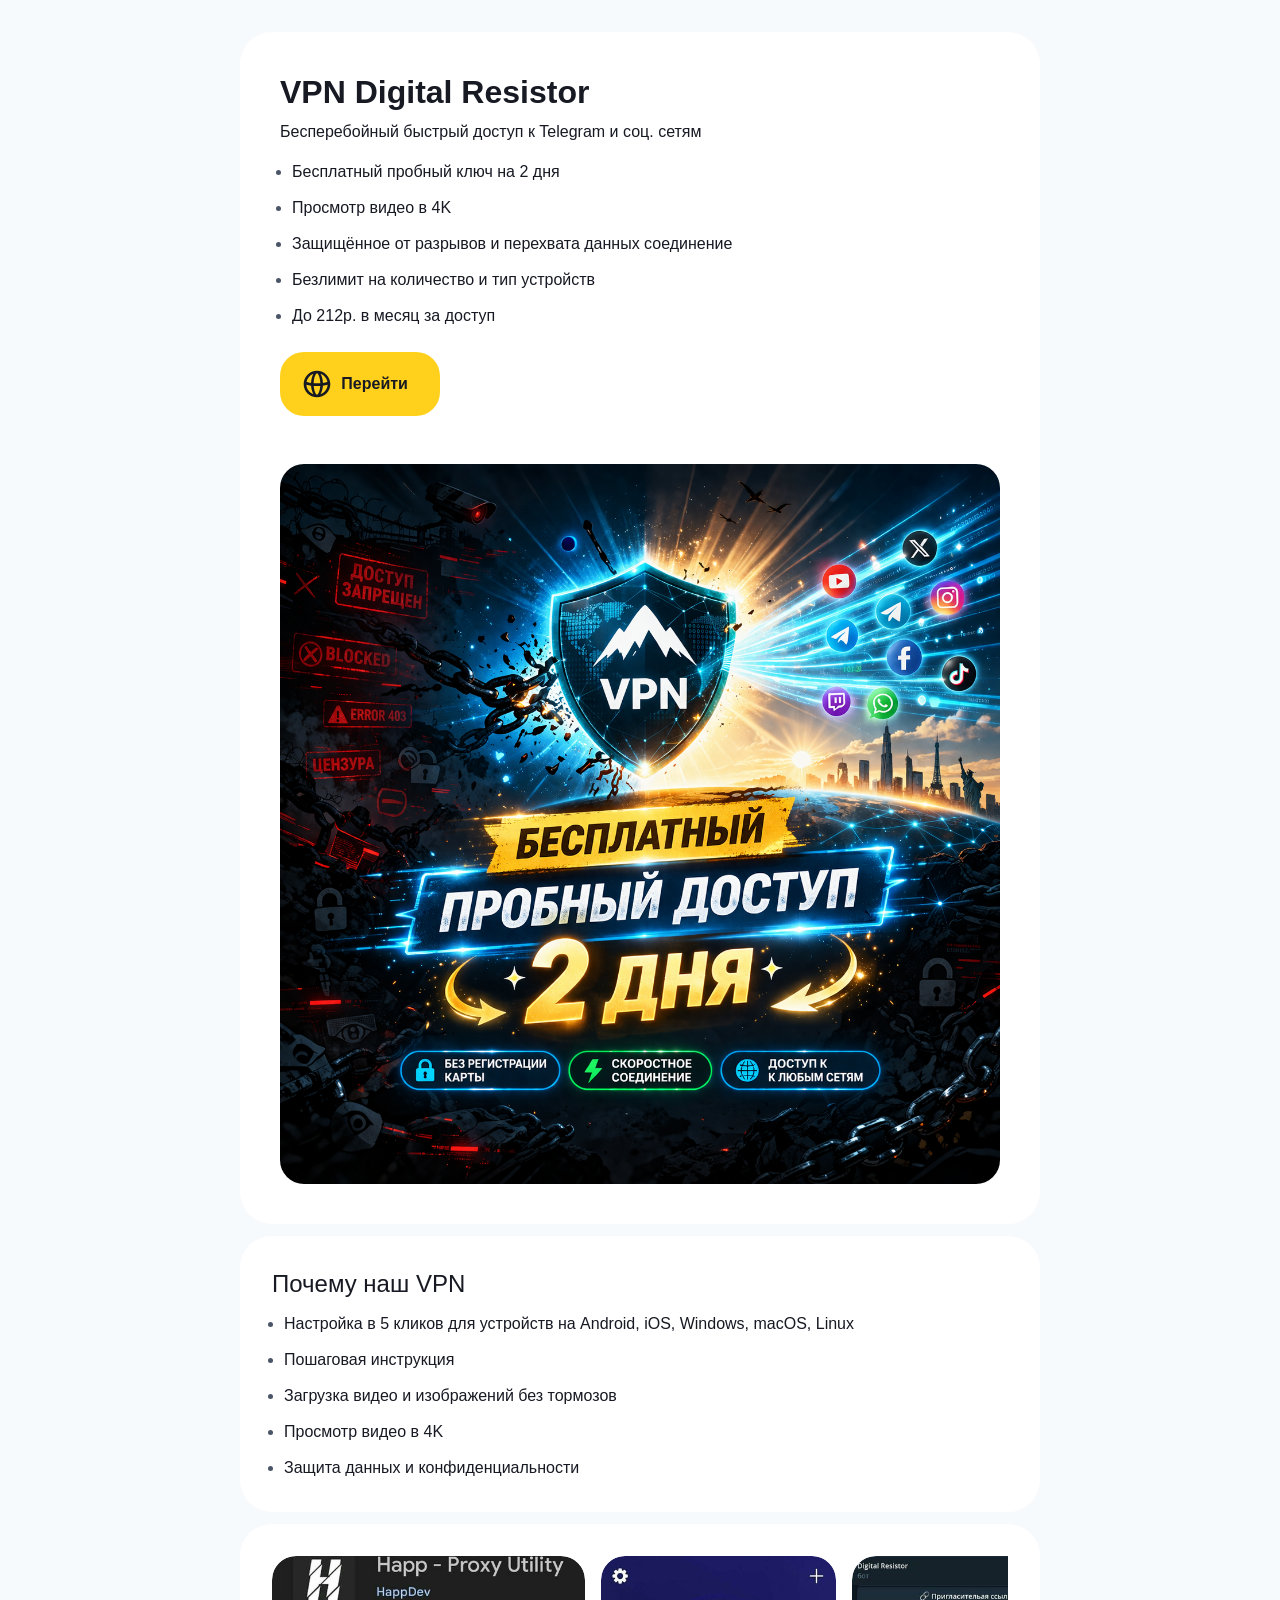
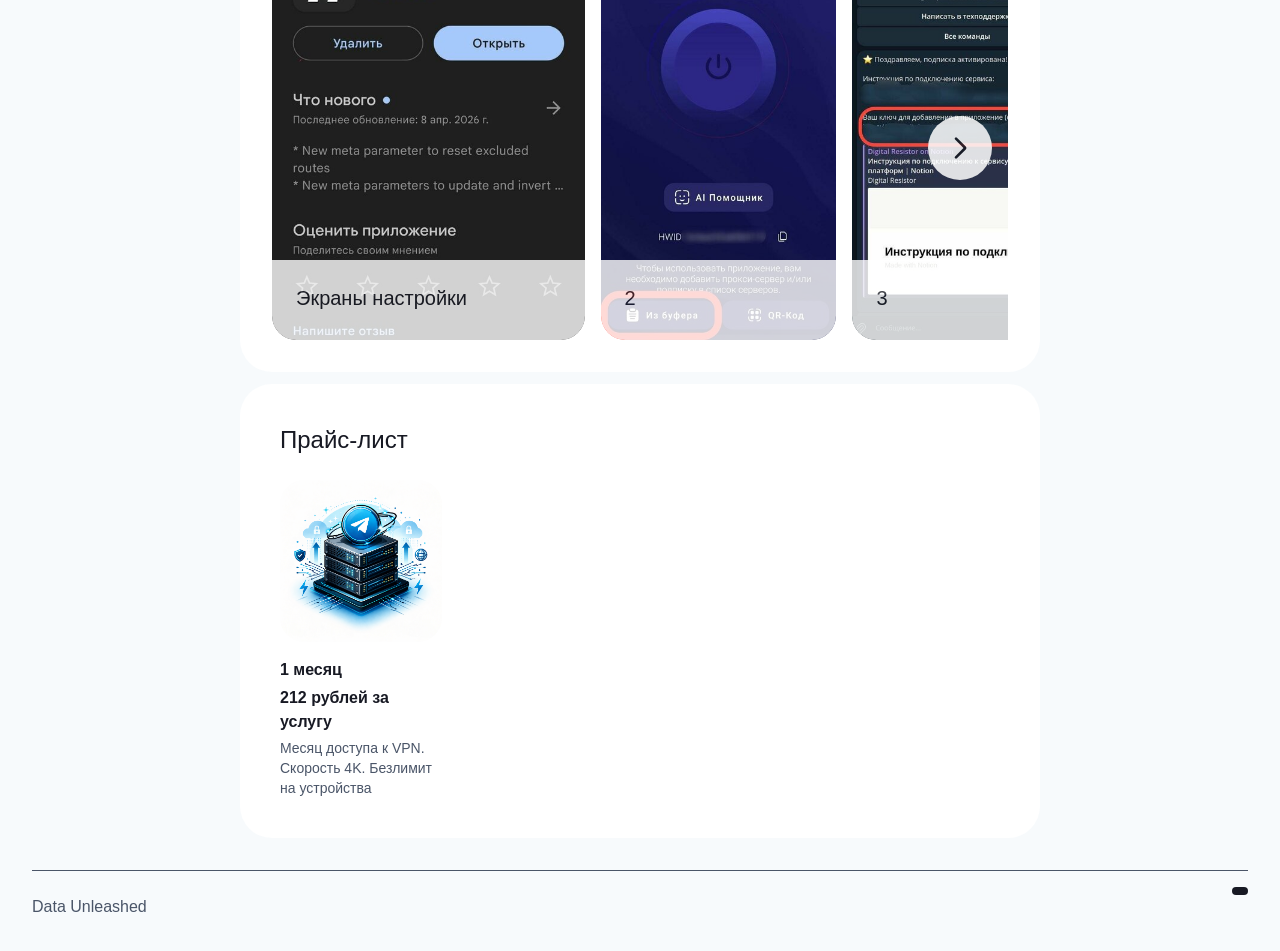
==== commit 08f8cbe0: "Obsolete text and images removed" ====
--- a/index.html
+++ b/index.html
@@ -1,6 +1,629 @@
 <!DOCTYPE html>
 <html lang="ru" data-mantine-color-scheme="light" class="__className_145824"><head>
-<meta http-equiv="content-type" content="text/html; charset=UTF-8"><meta charset="utf-8"><meta name="viewport" content="width=device-width, initial-scale=1"><link rel="preload" as="image" href="VPN_files/orig_002.png"><link rel="preload" as="image" href="VPN_files/orig.png"><link rel="stylesheet" href="VPN_files/366c0e1724d2b45b.css" data-precedence="next"><link rel="stylesheet" href="VPN_files/de731d7033b99faa.css" data-precedence="next"><link rel="stylesheet" href="VPN_files/d931ef191c863b39.css" data-precedence="next"><link rel="stylesheet" href="VPN_files/e6cd20047d8eb369.css" data-precedence="next"><link rel="stylesheet" href="VPN_files/547b1e7696700c0e.css" data-precedence="next"><link rel="stylesheet" href="VPN_files/630dd408e8b0e902.css" data-precedence="next"><link rel="stylesheet" href="VPN_files/3575e3b8274c06ea.css" data-precedence="next"><link rel="stylesheet" href="VPN_files/346e893a2abdda17.css" data-precedence="next"><link rel="stylesheet" href="VPN_files/3a5b2b05baa9bd18.css" data-precedence="next"><link rel="preload" as="script" fetchpriority="low" href="VPN_files/webpack-45629b3fa820fc8a.js"><style data-mantine-styles="true">:root{--mantine-line-height: 1.4;--mantine-font-family: 'Manrope', 'Manrope Fallback';--mantine-font-family-headings: 'Manrope', 'Manrope Fallback';--mantine-radius-default: 0.25rem;--mantine-primary-color-filled: var(--mantine-color-primary-filled);--mantine-primary-color-filled-hover: var(--mantine-color-primary-filled-hover);--mantine-primary-color-light: var(--mantine-color-primary-light);--mantine-primary-color-light-hover: var(--mantine-color-primary-light-hover);--mantine-primary-color-light-color: var(--mantine-color-primary-light-color);--mantine-spacing-xs: 0.25rem;--mantine-spacing-sm: 0.5rem;--mantine-spacing-md: 0.75rem;--mantine-spacing-lg: 1rem;--mantine-spacing-xl: 1.5rem;--mantine-spacing-xxs: 0.125rem;--mantine-spacing-xxl: 2rem;--mantine-spacing-p3xs: 0.25rem;--mantine-spacing-pxxs: 0.5rem;--mantine-spacing-pxs: 0.75rem;--mantine-spacing-psm: 1rem;--mantine-spacing-pmd: 1.25rem;--mantine-spacing-plg: 1.5rem;--mantine-spacing-pxl: 2rem;--mantine-spacing-pxxl: 2.5rem;--mantine-font-size-xs: 0.875rem;--mantine-font-size-sm: 1rem;--mantine-font-size-md: 1.25rem;--mantine-font-size-lg: 1.5rem;--mantine-font-size-xl: 2rem;--mantine-font-size-xxs: 0.625rem;--mantine-line-height-xs: 1.429;--mantine-line-height-sm: 1.5;--mantine-line-height-md: 1.4;--mantine-line-height-lg: 1.333;--mantine-line-height-xl: 1.25;--mantine-line-height-xxs: 1.25;--mantine-radius-xs: 0.125rem;--mantine-radius-sm: 0.25rem;--mantine-radius-md: 0.5rem;--mantine-radius-lg: 1rem;--mantine-radius-xl: 1.5rem;--mantine-radius-xxl: 2rem;--mantine-primary-color-0: var(--mantine-color-primary-0);--mantine-primary-color-1: var(--mantine-color-primary-1);--mantine-primary-color-2: var(--mantine-color-primary-2);--mantine-primary-color-3: var(--mantine-color-primary-3);--mantine-primary-color-4: var(--mantine-color-primary-4);--mantine-primary-color-5: var(--mantine-color-primary-5);--mantine-primary-color-6: var(--mantine-color-primary-6);--mantine-primary-color-7: var(--mantine-color-primary-7);--mantine-primary-color-8: var(--mantine-color-primary-8);--mantine-primary-color-9: var(--mantine-color-primary-9);--mantine-color-gray-0: #F7FAFC;--mantine-color-gray-1: #EDF2F7;--mantine-color-gray-2: #E2E8F0;--mantine-color-gray-3: #CBD5E0;--mantine-color-gray-4: #A0AEC0;--mantine-color-gray-5: #718096;--mantine-color-gray-6: #4A5568;--mantine-color-gray-7: #2D3748;--mantine-color-gray-8: #1A202C;--mantine-color-gray-9: #171923;--mantine-color-blue-0: #EBF8FF;--mantine-color-blue-1: #BEE3F8;--mantine-color-blue-2: #90CDF4;--mantine-color-blue-3: #63B3ED;--mantine-color-blue-4: #4299E1;--mantine-color-blue-5: #3182CE;--mantine-color-blue-6: #2B6CB0;--mantine-color-blue-7: #2C5282;--mantine-color-blue-8: #2A4365;--mantine-color-blue-9: #1A365D;--mantine-color-yellow-0: #fffbe1;--mantine-color-yellow-1: #fff6cb;--mantine-color-yellow-2: #ffeb9a;--mantine-color-yellow-3: #ffe064;--mantine-color-yellow-4: #ffd738;--mantine-color-yellow-5: #ffd11c;--mantine-color-yellow-6: #ffce09;--mantine-color-yellow-7: #e3b600;--mantine-color-yellow-8: #caa100;--mantine-color-yellow-9: #ae8b00;--mantine-color-brand-0: #E85032;--mantine-color-brand-1: #E85032;--mantine-color-brand-2: #E85032;--mantine-color-brand-3: #E85032;--mantine-color-brand-4: #E85032;--mantine-color-brand-5: #E85032;--mantine-color-brand-6: #E85032;--mantine-color-brand-7: #E85032;--mantine-color-brand-8: #E85032;--mantine-color-brand-9: #E85032;--mantine-color-service-primaryText-0: #171923;--mantine-color-service-primaryText-1: #171923;--mantine-color-service-primaryText-2: #171923;--mantine-color-service-primaryText-3: #171923;--mantine-color-service-primaryText-4: #171923;--mantine-color-service-primaryText-5: #171923;--mantine-color-service-primaryText-6: #171923;--mantine-color-service-primaryText-7: #171923;--mantine-color-service-primaryText-8: #171923;--mantine-color-service-primaryText-9: #171923;--mantine-color-service-secondaryText-0: #4A5568;--mantine-color-service-secondaryText-1: #4A5568;--mantine-color-service-secondaryText-2: #4A5568;--mantine-color-service-secondaryText-3: #4A5568;--mantine-color-service-secondaryText-4: #4A5568;--mantine-color-service-secondaryText-5: #4A5568;--mantine-color-service-secondaryText-6: #4A5568;--mantine-color-service-secondaryText-7: #4A5568;--mantine-color-service-secondaryText-8: #4A5568;--mantine-color-service-secondaryText-9: #4A5568;--mantine-color-service-defaultText-0: #171923;--mantine-color-service-defaultText-1: #171923;--mantine-color-service-defaultText-2: #171923;--mantine-color-service-defaultText-3: #171923;--mantine-color-service-defaultText-4: #171923;--mantine-color-service-defaultText-5: #171923;--mantine-color-service-defaultText-6: #171923;--mantine-color-service-defaultText-7: #171923;--mantine-color-service-defaultText-8: #171923;--mantine-color-service-defaultText-9: #171923;--mantine-color-service-subText-0: #4A5568;--mantine-color-service-subText-1: #4A5568;--mantine-color-service-subText-2: #4A5568;--mantine-color-service-subText-3: #4A5568;--mantine-color-service-subText-4: #4A5568;--mantine-color-service-subText-5: #4A5568;--mantine-color-service-subText-6: #4A5568;--mantine-color-service-subText-7: #4A5568;--mantine-color-service-subText-8: #4A5568;--mantine-color-service-subText-9: #4A5568;--mantine-color-service-paperBackground-0: #FFFFFF;--mantine-color-service-paperBackground-1: #FFFFFF;--mantine-color-service-paperBackground-2: #FFFFFF;--mantine-color-service-paperBackground-3: #FFFFFF;--mantine-color-service-paperBackground-4: #FFFFFF;--mantine-color-service-paperBackground-5: #FFFFFF;--mantine-color-service-paperBackground-6: #FFFFFF;--mantine-color-service-paperBackground-7: #FFFFFF;--mantine-color-service-paperBackground-8: #FFFFFF;--mantine-color-service-paperBackground-9: #FFFFFF;--mantine-color-service-cardBackground-0: #EDF2F7;--mantine-color-service-cardBackground-1: #EDF2F7;--mantine-color-service-cardBackground-2: #EDF2F7;--mantine-color-service-cardBackground-3: #EDF2F7;--mantine-color-service-cardBackground-4: #EDF2F7;--mantine-color-service-cardBackground-5: #EDF2F7;--mantine-color-service-cardBackground-6: #EDF2F7;--mantine-color-service-cardBackground-7: #EDF2F7;--mantine-color-service-cardBackground-8: #EDF2F7;--mantine-color-service-cardBackground-9: #EDF2F7;--mantine-color-service-pageBackground-0: #F7FAFC;--mantine-color-service-pageBackground-1: #F7FAFC;--mantine-color-service-pageBackground-2: #F7FAFC;--mantine-color-service-pageBackground-3: #F7FAFC;--mantine-color-service-pageBackground-4: #F7FAFC;--mantine-color-service-pageBackground-5: #F7FAFC;--mantine-color-service-pageBackground-6: #F7FAFC;--mantine-color-service-pageBackground-7: #F7FAFC;--mantine-color-service-pageBackground-8: #F7FAFC;--mantine-color-service-pageBackground-9: #F7FAFC;--mantine-h1-font-size: 2rem;--mantine-h1-line-height: 1.25;--mantine-h1-font-weight: 600;--mantine-h2-font-size: 1.5rem;--mantine-h2-line-height: 1.33;--mantine-h2-font-weight: 500;--mantine-h3-font-size: 1.25rem;--mantine-h3-font-weight: 500;--mantine-h4-font-size: 1rem;--mantine-h4-line-height: 1.5;--mantine-h4-font-weight: 600;--mantine-h5-font-size: 0.875rem;--mantine-h5-line-height: 1.43;--mantine-h5-font-weight: 500;--mantine-h6-font-size: 0.75rem;--mantine-h6-line-height: 1.33;}:root[data-mantine-color-scheme="dark"]{--mantine-color-anchor: var(--mantine-color-primary-4);--mantine-color-dark-filled: var(--mantine-color-dark-6);--mantine-color-dark-filled-hover: var(--mantine-color-dark-7);--mantine-color-dark-light: rgba(66, 66, 66, 0.15);--mantine-color-dark-light-hover: rgba(66, 66, 66, 0.2);--mantine-color-dark-light-color: var(--mantine-color-dark-1);--mantine-color-dark-outline: var(--mantine-color-dark-2);--mantine-color-dark-outline-hover: rgba(130, 130, 130, 0.05);--mantine-color-gray-filled: var(--mantine-color-gray-6);--mantine-color-gray-filled-hover: var(--mantine-color-gray-7);--mantine-color-gray-light: rgba(160, 174, 192, 0.15);--mantine-color-gray-light-hover: rgba(160, 174, 192, 0.2);--mantine-color-gray-light-color: var(--mantine-color-gray-1);--mantine-color-gray-outline: var(--mantine-color-gray-2);--mantine-color-gray-outline-hover: rgba(226, 232, 240, 0.05);--mantine-color-red-filled: var(--mantine-color-red-6);--mantine-color-red-filled-hover: var(--mantine-color-red-7);--mantine-color-red-light: rgba(255, 135, 135, 0.15);--mantine-color-red-light-hover: rgba(255, 135, 135, 0.2);--mantine-color-red-light-color: var(--mantine-color-red-1);--mantine-color-red-outline: var(--mantine-color-red-2);--mantine-color-red-outline-hover: rgba(255, 201, 201, 0.05);--mantine-color-pink-filled: var(--mantine-color-pink-6);--mantine-color-pink-filled-hover: var(--mantine-color-pink-7);--mantine-color-pink-light: rgba(247, 131, 172, 0.15);--mantine-color-pink-light-hover: rgba(247, 131, 172, 0.2);--mantine-color-pink-light-color: var(--mantine-color-pink-1);--mantine-color-pink-outline: var(--mantine-color-pink-2);--mantine-color-pink-outline-hover: rgba(252, 194, 215, 0.05);--mantine-color-grape-filled: var(--mantine-color-grape-6);--mantine-color-grape-filled-hover: var(--mantine-color-grape-7);--mantine-color-grape-light: rgba(218, 119, 242, 0.15);--mantine-color-grape-light-hover: rgba(218, 119, 242, 0.2);--mantine-color-grape-light-color: var(--mantine-color-grape-1);--mantine-color-grape-outline: var(--mantine-color-grape-2);--mantine-color-grape-outline-hover: rgba(238, 190, 250, 0.05);--mantine-color-violet-filled: var(--mantine-color-violet-6);--mantine-color-violet-filled-hover: var(--mantine-color-violet-7);--mantine-color-violet-light: rgba(151, 117, 250, 0.15);--mantine-color-violet-light-hover: rgba(151, 117, 250, 0.2);--mantine-color-violet-light-color: var(--mantine-color-violet-1);--mantine-color-violet-outline: var(--mantine-color-violet-2);--mantine-color-violet-outline-hover: rgba(208, 191, 255, 0.05);--mantine-color-indigo-filled: var(--mantine-color-indigo-6);--mantine-color-indigo-filled-hover: var(--mantine-color-indigo-7);--mantine-color-indigo-light: rgba(116, 143, 252, 0.15);--mantine-color-indigo-light-hover: rgba(116, 143, 252, 0.2);--mantine-color-indigo-light-color: var(--mantine-color-indigo-1);--mantine-color-indigo-outline: var(--mantine-color-indigo-2);--mantine-color-indigo-outline-hover: rgba(186, 200, 255, 0.05);--mantine-color-blue-filled: var(--mantine-color-blue-6);--mantine-color-blue-filled-hover: var(--mantine-color-blue-7);--mantine-color-blue-light: rgba(66, 153, 225, 0.15);--mantine-color-blue-light-hover: rgba(66, 153, 225, 0.2);--mantine-color-blue-light-color: var(--mantine-color-blue-1);--mantine-color-blue-outline: var(--mantine-color-blue-2);--mantine-color-blue-outline-hover: rgba(144, 205, 244, 0.05);--mantine-color-cyan-filled: var(--mantine-color-cyan-6);--mantine-color-cyan-filled-hover: var(--mantine-color-cyan-7);--mantine-color-cyan-light: rgba(59, 201, 219, 0.15);--mantine-color-cyan-light-hover: rgba(59, 201, 219, 0.2);--mantine-color-cyan-light-color: var(--mantine-color-cyan-1);--mantine-color-cyan-outline: var(--mantine-color-cyan-2);--mantine-color-cyan-outline-hover: rgba(153, 233, 242, 0.05);--mantine-color-teal-filled: var(--mantine-color-teal-6);--mantine-color-teal-filled-hover: var(--mantine-color-teal-7);--mantine-color-teal-light: rgba(56, 217, 169, 0.15);--mantine-color-teal-light-hover: rgba(56, 217, 169, 0.2);--mantine-color-teal-light-color: var(--mantine-color-teal-1);--mantine-color-teal-outline: var(--mantine-color-teal-2);--mantine-color-teal-outline-hover: rgba(150, 242, 215, 0.05);--mantine-color-green-filled: var(--mantine-color-green-6);--mantine-color-green-filled-hover: var(--mantine-color-green-7);--mantine-color-green-light: rgba(105, 219, 124, 0.15);--mantine-color-green-light-hover: rgba(105, 219, 124, 0.2);--mantine-color-green-light-color: var(--mantine-color-green-1);--mantine-color-green-outline: var(--mantine-color-green-2);--mantine-color-green-outline-hover: rgba(178, 242, 187, 0.05);--mantine-color-lime-filled: var(--mantine-color-lime-6);--mantine-color-lime-filled-hover: var(--mantine-color-lime-7);--mantine-color-lime-light: rgba(169, 227, 75, 0.15);--mantine-color-lime-light-hover: rgba(169, 227, 75, 0.2);--mantine-color-lime-light-color: var(--mantine-color-lime-1);--mantine-color-lime-outline: var(--mantine-color-lime-2);--mantine-color-lime-outline-hover: rgba(216, 245, 162, 0.05);--mantine-color-yellow-filled: var(--mantine-color-yellow-6);--mantine-color-yellow-filled-hover: var(--mantine-color-yellow-7);--mantine-color-yellow-light: rgba(255, 215, 56, 0.15);--mantine-color-yellow-light-hover: rgba(255, 215, 56, 0.2);--mantine-color-yellow-light-color: var(--mantine-color-yellow-1);--mantine-color-yellow-outline: var(--mantine-color-yellow-2);--mantine-color-yellow-outline-hover: rgba(255, 235, 154, 0.05);--mantine-color-orange-filled: var(--mantine-color-orange-6);--mantine-color-orange-filled-hover: var(--mantine-color-orange-7);--mantine-color-orange-light: rgba(255, 169, 77, 0.15);--mantine-color-orange-light-hover: rgba(255, 169, 77, 0.2);--mantine-color-orange-light-color: var(--mantine-color-orange-1);--mantine-color-orange-outline: var(--mantine-color-orange-2);--mantine-color-orange-outline-hover: rgba(255, 216, 168, 0.05);--mantine-color-brand-text: var(--mantine-color-brand-4);--mantine-color-brand-filled: var(--mantine-color-brand-6);--mantine-color-brand-filled-hover: var(--mantine-color-brand-7);--mantine-color-brand-light: rgba(232, 80, 50, 0.15);--mantine-color-brand-light-hover: rgba(232, 80, 50, 0.2);--mantine-color-brand-light-color: var(--mantine-color-brand-1);--mantine-color-brand-outline: var(--mantine-color-brand-2);--mantine-color-brand-outline-hover: rgba(232, 80, 50, 0.05);--mantine-color-service-primaryText-text: var(--mantine-color-service-primaryText-4);--mantine-color-service-primaryText-filled: var(--mantine-color-service-primaryText-6);--mantine-color-service-primaryText-filled-hover: var(--mantine-color-service-primaryText-7);--mantine-color-service-primaryText-light: rgba(23, 25, 35, 0.15);--mantine-color-service-primaryText-light-hover: rgba(23, 25, 35, 0.2);--mantine-color-service-primaryText-light-color: var(--mantine-color-service-primaryText-1);--mantine-color-service-primaryText-outline: var(--mantine-color-service-primaryText-2);--mantine-color-service-primaryText-outline-hover: rgba(23, 25, 35, 0.05);--mantine-color-service-secondaryText-text: var(--mantine-color-service-secondaryText-4);--mantine-color-service-secondaryText-filled: var(--mantine-color-service-secondaryText-6);--mantine-color-service-secondaryText-filled-hover: var(--mantine-color-service-secondaryText-7);--mantine-color-service-secondaryText-light: rgba(74, 85, 104, 0.15);--mantine-color-service-secondaryText-light-hover: rgba(74, 85, 104, 0.2);--mantine-color-service-secondaryText-light-color: var(--mantine-color-service-secondaryText-1);--mantine-color-service-secondaryText-outline: var(--mantine-color-service-secondaryText-2);--mantine-color-service-secondaryText-outline-hover: rgba(74, 85, 104, 0.05);--mantine-color-service-defaultText-text: var(--mantine-color-service-defaultText-4);--mantine-color-service-defaultText-filled: var(--mantine-color-service-defaultText-6);--mantine-color-service-defaultText-filled-hover: var(--mantine-color-service-defaultText-7);--mantine-color-service-defaultText-light: rgba(23, 25, 35, 0.15);--mantine-color-service-defaultText-light-hover: rgba(23, 25, 35, 0.2);--mantine-color-service-defaultText-light-color: var(--mantine-color-service-defaultText-1);--mantine-color-service-defaultText-outline: var(--mantine-color-service-defaultText-2);--mantine-color-service-defaultText-outline-hover: rgba(23, 25, 35, 0.05);--mantine-color-service-subText-text: var(--mantine-color-service-subText-4);--mantine-color-service-subText-filled: var(--mantine-color-service-subText-6);--mantine-color-service-subText-filled-hover: var(--mantine-color-service-subText-7);--mantine-color-service-subText-light: rgba(74, 85, 104, 0.15);--mantine-color-service-subText-light-hover: rgba(74, 85, 104, 0.2);--mantine-color-service-subText-light-color: var(--mantine-color-service-subText-1);--mantine-color-service-subText-outline: var(--mantine-color-service-subText-2);--mantine-color-service-subText-outline-hover: rgba(74, 85, 104, 0.05);--mantine-color-service-paperBackground-text: var(--mantine-color-service-paperBackground-4);--mantine-color-service-paperBackground-filled: var(--mantine-color-service-paperBackground-6);--mantine-color-service-paperBackground-filled-hover: var(--mantine-color-service-paperBackground-7);--mantine-color-service-paperBackground-light: rgba(255, 255, 255, 0.15);--mantine-color-service-paperBackground-light-hover: rgba(255, 255, 255, 0.2);--mantine-color-service-paperBackground-light-color: var(--mantine-color-service-paperBackground-1);--mantine-color-service-paperBackground-outline: var(--mantine-color-service-paperBackground-2);--mantine-color-service-paperBackground-outline-hover: rgba(255, 255, 255, 0.05);--mantine-color-service-cardBackground-text: var(--mantine-color-service-cardBackground-4);--mantine-color-service-cardBackground-filled: var(--mantine-color-service-cardBackground-6);--mantine-color-service-cardBackground-filled-hover: var(--mantine-color-service-cardBackground-7);--mantine-color-service-cardBackground-light: rgba(237, 242, 247, 0.15);--mantine-color-service-cardBackground-light-hover: rgba(237, 242, 247, 0.2);--mantine-color-service-cardBackground-light-color: var(--mantine-color-service-cardBackground-1);--mantine-color-service-cardBackground-outline: var(--mantine-color-service-cardBackground-2);--mantine-color-service-cardBackground-outline-hover: rgba(237, 242, 247, 0.05);--mantine-color-service-pageBackground-text: var(--mantine-color-service-pageBackground-4);--mantine-color-service-pageBackground-filled: var(--mantine-color-service-pageBackground-6);--mantine-color-service-pageBackground-filled-hover: var(--mantine-color-service-pageBackground-7);--mantine-color-service-pageBackground-light: rgba(247, 250, 252, 0.15);--mantine-color-service-pageBackground-light-hover: rgba(247, 250, 252, 0.2);--mantine-color-service-pageBackground-light-color: var(--mantine-color-service-pageBackground-1);--mantine-color-service-pageBackground-outline: var(--mantine-color-service-pageBackground-2);--mantine-color-service-pageBackground-outline-hover: rgba(247, 250, 252, 0.05);--mantine-color-primary-0: #fffbe1;--mantine-color-primary-1: #fff6cb;--mantine-color-primary-2: #ffeb9a;--mantine-color-primary-3: #ffe064;--mantine-color-primary-4: #ffd738;--mantine-color-primary-5: #ffd11c;--mantine-color-primary-6: #ffce09;--mantine-color-primary-7: #e3b600;--mantine-color-primary-8: #caa100;--mantine-color-primary-9: #ae8b00;--mantine-color-primary-text: var(--mantine-color-primary-4);--mantine-color-primary-filled: var(--mantine-color-primary-6);--mantine-color-primary-filled-hover: var(--mantine-color-primary-7);--mantine-color-primary-light: rgba(255, 215, 56, 0.15);--mantine-color-primary-light-hover: rgba(255, 215, 56, 0.2);--mantine-color-primary-light-color: var(--mantine-color-primary-1);--mantine-color-primary-outline: var(--mantine-color-primary-2);--mantine-color-primary-outline-hover: rgba(255, 235, 154, 0.05);--mantine-color-secondary-0: #F7FAFC;--mantine-color-secondary-1: #EDF2F7;--mantine-color-secondary-2: #E2E8F0;--mantine-color-secondary-3: #CBD5E0;--mantine-color-secondary-4: #A0AEC0;--mantine-color-secondary-5: #718096;--mantine-color-secondary-6: #4A5568;--mantine-color-secondary-7: #2D3748;--mantine-color-secondary-8: #1A202C;--mantine-color-secondary-9: #171923;--mantine-color-secondary-text: var(--mantine-color-secondary-4);--mantine-color-secondary-filled: var(--mantine-color-secondary-6);--mantine-color-secondary-filled-hover: var(--mantine-color-secondary-7);--mantine-color-secondary-light: rgba(160, 174, 192, 0.15);--mantine-color-secondary-light-hover: rgba(160, 174, 192, 0.2);--mantine-color-secondary-light-color: var(--mantine-color-secondary-1);--mantine-color-secondary-outline: var(--mantine-color-secondary-2);--mantine-color-secondary-outline-hover: rgba(226, 232, 240, 0.05);--mantine-color-field-0: #F7FAFC;--mantine-color-field-1: #EDF2F7;--mantine-color-field-2: #E2E8F0;--mantine-color-field-3: #CBD5E0;--mantine-color-field-4: #A0AEC0;--mantine-color-field-5: #718096;--mantine-color-field-6: #4A5568;--mantine-color-field-7: #2D3748;--mantine-color-field-8: #1A202C;--mantine-color-field-9: #171923;--mantine-color-field-text: var(--mantine-color-field-4);--mantine-color-field-filled: var(--mantine-color-field-6);--mantine-color-field-filled-hover: var(--mantine-color-field-7);--mantine-color-field-light: rgba(160, 174, 192, 0.15);--mantine-color-field-light-hover: rgba(160, 174, 192, 0.2);--mantine-color-field-light-color: var(--mantine-color-field-1);--mantine-color-field-outline: var(--mantine-color-field-2);--mantine-color-field-outline-hover: rgba(226, 232, 240, 0.05);--mantine-color-primaryText-0: #171923;--mantine-color-primaryText-1: #171923;--mantine-color-primaryText-2: #171923;--mantine-color-primaryText-3: #171923;--mantine-color-primaryText-4: #171923;--mantine-color-primaryText-5: #171923;--mantine-color-primaryText-6: #171923;--mantine-color-primaryText-7: #171923;--mantine-color-primaryText-8: #171923;--mantine-color-primaryText-9: #171923;--mantine-color-primaryText-text: var(--mantine-color-primaryText-4);--mantine-color-primaryText-filled: var(--mantine-color-primaryText-6);--mantine-color-primaryText-filled-hover: var(--mantine-color-primaryText-7);--mantine-color-primaryText-light: rgba(23, 25, 35, 0.15);--mantine-color-primaryText-light-hover: rgba(23, 25, 35, 0.2);--mantine-color-primaryText-light-color: var(--mantine-color-primaryText-1);--mantine-color-primaryText-outline: var(--mantine-color-primaryText-2);--mantine-color-primaryText-outline-hover: rgba(23, 25, 35, 0.05);--mantine-color-secondaryText-0: #4A5568;--mantine-color-secondaryText-1: #4A5568;--mantine-color-secondaryText-2: #4A5568;--mantine-color-secondaryText-3: #4A5568;--mantine-color-secondaryText-4: #4A5568;--mantine-color-secondaryText-5: #4A5568;--mantine-color-secondaryText-6: #4A5568;--mantine-color-secondaryText-7: #4A5568;--mantine-color-secondaryText-8: #4A5568;--mantine-color-secondaryText-9: #4A5568;--mantine-color-secondaryText-text: var(--mantine-color-secondaryText-4);--mantine-color-secondaryText-filled: var(--mantine-color-secondaryText-6);--mantine-color-secondaryText-filled-hover: var(--mantine-color-secondaryText-7);--mantine-color-secondaryText-light: rgba(74, 85, 104, 0.15);--mantine-color-secondaryText-light-hover: rgba(74, 85, 104, 0.2);--mantine-color-secondaryText-light-color: var(--mantine-color-secondaryText-1);--mantine-color-secondaryText-outline: var(--mantine-color-secondaryText-2);--mantine-color-secondaryText-outline-hover: rgba(74, 85, 104, 0.05);--mantine-color-defaultText-0: #171923;--mantine-color-defaultText-1: #171923;--mantine-color-defaultText-2: #171923;--mantine-color-defaultText-3: #171923;--mantine-color-defaultText-4: #171923;--mantine-color-defaultText-5: #171923;--mantine-color-defaultText-6: #171923;--mantine-color-defaultText-7: #171923;--mantine-color-defaultText-8: #171923;--mantine-color-defaultText-9: #171923;--mantine-color-defaultText-text: var(--mantine-color-defaultText-4);--mantine-color-defaultText-filled: var(--mantine-color-defaultText-6);--mantine-color-defaultText-filled-hover: var(--mantine-color-defaultText-7);--mantine-color-defaultText-light: rgba(23, 25, 35, 0.15);--mantine-color-defaultText-light-hover: rgba(23, 25, 35, 0.2);--mantine-color-defaultText-light-color: var(--mantine-color-defaultText-1);--mantine-color-defaultText-outline: var(--mantine-color-defaultText-2);--mantine-color-defaultText-outline-hover: rgba(23, 25, 35, 0.05);--mantine-color-subText-0: #4A5568;--mantine-color-subText-1: #4A5568;--mantine-color-subText-2: #4A5568;--mantine-color-subText-3: #4A5568;--mantine-color-subText-4: #4A5568;--mantine-color-subText-5: #4A5568;--mantine-color-subText-6: #4A5568;--mantine-color-subText-7: #4A5568;--mantine-color-subText-8: #4A5568;--mantine-color-subText-9: #4A5568;--mantine-color-subText-text: var(--mantine-color-subText-4);--mantine-color-subText-filled: var(--mantine-color-subText-6);--mantine-color-subText-filled-hover: var(--mantine-color-subText-7);--mantine-color-subText-light: rgba(74, 85, 104, 0.15);--mantine-color-subText-light-hover: rgba(74, 85, 104, 0.2);--mantine-color-subText-light-color: var(--mantine-color-subText-1);--mantine-color-subText-outline: var(--mantine-color-subText-2);--mantine-color-subText-outline-hover: rgba(74, 85, 104, 0.05);--mantine-color-paperBackground-0: #FFFFFF;--mantine-color-paperBackground-1: #FFFFFF;--mantine-color-paperBackground-2: #FFFFFF;--mantine-color-paperBackground-3: #FFFFFF;--mantine-color-paperBackground-4: #FFFFFF;--mantine-color-paperBackground-5: #FFFFFF;--mantine-color-paperBackground-6: #FFFFFF;--mantine-color-paperBackground-7: #FFFFFF;--mantine-color-paperBackground-8: #FFFFFF;--mantine-color-paperBackground-9: #FFFFFF;--mantine-color-paperBackground-text: var(--mantine-color-paperBackground-4);--mantine-color-paperBackground-filled: var(--mantine-color-paperBackground-6);--mantine-color-paperBackground-filled-hover: var(--mantine-color-paperBackground-7);--mantine-color-paperBackground-light: rgba(255, 255, 255, 0.15);--mantine-color-paperBackground-light-hover: rgba(255, 255, 255, 0.2);--mantine-color-paperBackground-light-color: var(--mantine-color-paperBackground-1);--mantine-color-paperBackground-outline: var(--mantine-color-paperBackground-2);--mantine-color-paperBackground-outline-hover: rgba(255, 255, 255, 0.05);--mantine-color-cardBackground-0: #EDF2F7;--mantine-color-cardBackground-1: #EDF2F7;--mantine-color-cardBackground-2: #EDF2F7;--mantine-color-cardBackground-3: #EDF2F7;--mantine-color-cardBackground-4: #EDF2F7;--mantine-color-cardBackground-5: #EDF2F7;--mantine-color-cardBackground-6: #EDF2F7;--mantine-color-cardBackground-7: #EDF2F7;--mantine-color-cardBackground-8: #EDF2F7;--mantine-color-cardBackground-9: #EDF2F7;--mantine-color-cardBackground-text: var(--mantine-color-cardBackground-4);--mantine-color-cardBackground-filled: var(--mantine-color-cardBackground-6);--mantine-color-cardBackground-filled-hover: var(--mantine-color-cardBackground-7);--mantine-color-cardBackground-light: rgba(237, 242, 247, 0.15);--mantine-color-cardBackground-light-hover: rgba(237, 242, 247, 0.2);--mantine-color-cardBackground-light-color: var(--mantine-color-cardBackground-1);--mantine-color-cardBackground-outline: var(--mantine-color-cardBackground-2);--mantine-color-cardBackground-outline-hover: rgba(237, 242, 247, 0.05);--mantine-color-pageBackground-0: #F7FAFC;--mantine-color-pageBackground-1: #F7FAFC;--mantine-color-pageBackground-2: #F7FAFC;--mantine-color-pageBackground-3: #F7FAFC;--mantine-color-pageBackground-4: #F7FAFC;--mantine-color-pageBackground-5: #F7FAFC;--mantine-color-pageBackground-6: #F7FAFC;--mantine-color-pageBackground-7: #F7FAFC;--mantine-color-pageBackground-8: #F7FAFC;--mantine-color-pageBackground-9: #F7FAFC;--mantine-color-pageBackground-text: var(--mantine-color-pageBackground-4);--mantine-color-pageBackground-filled: var(--mantine-color-pageBackground-6);--mantine-color-pageBackground-filled-hover: var(--mantine-color-pageBackground-7);--mantine-color-pageBackground-light: rgba(247, 250, 252, 0.15);--mantine-color-pageBackground-light-hover: rgba(247, 250, 252, 0.2);--mantine-color-pageBackground-light-color: var(--mantine-color-pageBackground-1);--mantine-color-pageBackground-outline: var(--mantine-color-pageBackground-2);--mantine-color-pageBackground-outline-hover: rgba(247, 250, 252, 0.05);}:root[data-mantine-color-scheme="light"]{--mantine-color-anchor: var(--mantine-color-primary-6);--mantine-color-gray-light: rgba(74, 85, 104, 0.1);--mantine-color-gray-light-hover: rgba(74, 85, 104, 0.12);--mantine-color-gray-outline-hover: rgba(74, 85, 104, 0.05);--mantine-color-blue-light: rgba(43, 108, 176, 0.1);--mantine-color-blue-light-hover: rgba(43, 108, 176, 0.12);--mantine-color-blue-outline-hover: rgba(43, 108, 176, 0.05);--mantine-color-yellow-light: rgba(255, 206, 9, 0.1);--mantine-color-yellow-light-hover: rgba(255, 206, 9, 0.12);--mantine-color-yellow-outline-hover: rgba(255, 206, 9, 0.05);--mantine-color-brand-text: var(--mantine-color-brand-filled);--mantine-color-brand-filled: var(--mantine-color-brand-6);--mantine-color-brand-filled-hover: var(--mantine-color-brand-7);--mantine-color-brand-light: rgba(232, 80, 50, 0.1);--mantine-color-brand-light-hover: rgba(232, 80, 50, 0.12);--mantine-color-brand-light-color: var(--mantine-color-brand-6);--mantine-color-brand-outline: var(--mantine-color-brand-6);--mantine-color-brand-outline-hover: rgba(232, 80, 50, 0.05);--mantine-color-service-primaryText-text: var(--mantine-color-service-primaryText-filled);--mantine-color-service-primaryText-filled: var(--mantine-color-service-primaryText-6);--mantine-color-service-primaryText-filled-hover: var(--mantine-color-service-primaryText-7);--mantine-color-service-primaryText-light: rgba(23, 25, 35, 0.1);--mantine-color-service-primaryText-light-hover: rgba(23, 25, 35, 0.12);--mantine-color-service-primaryText-light-color: var(--mantine-color-service-primaryText-6);--mantine-color-service-primaryText-outline: var(--mantine-color-service-primaryText-6);--mantine-color-service-primaryText-outline-hover: rgba(23, 25, 35, 0.05);--mantine-color-service-secondaryText-text: var(--mantine-color-service-secondaryText-filled);--mantine-color-service-secondaryText-filled: var(--mantine-color-service-secondaryText-6);--mantine-color-service-secondaryText-filled-hover: var(--mantine-color-service-secondaryText-7);--mantine-color-service-secondaryText-light: rgba(74, 85, 104, 0.1);--mantine-color-service-secondaryText-light-hover: rgba(74, 85, 104, 0.12);--mantine-color-service-secondaryText-light-color: var(--mantine-color-service-secondaryText-6);--mantine-color-service-secondaryText-outline: var(--mantine-color-service-secondaryText-6);--mantine-color-service-secondaryText-outline-hover: rgba(74, 85, 104, 0.05);--mantine-color-service-defaultText-text: var(--mantine-color-service-defaultText-filled);--mantine-color-service-defaultText-filled: var(--mantine-color-service-defaultText-6);--mantine-color-service-defaultText-filled-hover: var(--mantine-color-service-defaultText-7);--mantine-color-service-defaultText-light: rgba(23, 25, 35, 0.1);--mantine-color-service-defaultText-light-hover: rgba(23, 25, 35, 0.12);--mantine-color-service-defaultText-light-color: var(--mantine-color-service-defaultText-6);--mantine-color-service-defaultText-outline: var(--mantine-color-service-defaultText-6);--mantine-color-service-defaultText-outline-hover: rgba(23, 25, 35, 0.05);--mantine-color-service-subText-text: var(--mantine-color-service-subText-filled);--mantine-color-service-subText-filled: var(--mantine-color-service-subText-6);--mantine-color-service-subText-filled-hover: var(--mantine-color-service-subText-7);--mantine-color-service-subText-light: rgba(74, 85, 104, 0.1);--mantine-color-service-subText-light-hover: rgba(74, 85, 104, 0.12);--mantine-color-service-subText-light-color: var(--mantine-color-service-subText-6);--mantine-color-service-subText-outline: var(--mantine-color-service-subText-6);--mantine-color-service-subText-outline-hover: rgba(74, 85, 104, 0.05);--mantine-color-service-paperBackground-text: var(--mantine-color-service-paperBackground-filled);--mantine-color-service-paperBackground-filled: var(--mantine-color-service-paperBackground-6);--mantine-color-service-paperBackground-filled-hover: var(--mantine-color-service-paperBackground-7);--mantine-color-service-paperBackground-light: rgba(255, 255, 255, 0.1);--mantine-color-service-paperBackground-light-hover: rgba(255, 255, 255, 0.12);--mantine-color-service-paperBackground-light-color: var(--mantine-color-service-paperBackground-6);--mantine-color-service-paperBackground-outline: var(--mantine-color-service-paperBackground-6);--mantine-color-service-paperBackground-outline-hover: rgba(255, 255, 255, 0.05);--mantine-color-service-cardBackground-text: var(--mantine-color-service-cardBackground-filled);--mantine-color-service-cardBackground-filled: var(--mantine-color-service-cardBackground-6);--mantine-color-service-cardBackground-filled-hover: var(--mantine-color-service-cardBackground-7);--mantine-color-service-cardBackground-light: rgba(237, 242, 247, 0.1);--mantine-color-service-cardBackground-light-hover: rgba(237, 242, 247, 0.12);--mantine-color-service-cardBackground-light-color: var(--mantine-color-service-cardBackground-6);--mantine-color-service-cardBackground-outline: var(--mantine-color-service-cardBackground-6);--mantine-color-service-cardBackground-outline-hover: rgba(237, 242, 247, 0.05);--mantine-color-service-pageBackground-text: var(--mantine-color-service-pageBackground-filled);--mantine-color-service-pageBackground-filled: var(--mantine-color-service-pageBackground-6);--mantine-color-service-pageBackground-filled-hover: var(--mantine-color-service-pageBackground-7);--mantine-color-service-pageBackground-light: rgba(247, 250, 252, 0.1);--mantine-color-service-pageBackground-light-hover: rgba(247, 250, 252, 0.12);--mantine-color-service-pageBackground-light-color: var(--mantine-color-service-pageBackground-6);--mantine-color-service-pageBackground-outline: var(--mantine-color-service-pageBackground-6);--mantine-color-service-pageBackground-outline-hover: rgba(247, 250, 252, 0.05);--mantine-color-primary-0: #fffbe1;--mantine-color-primary-1: #fff6cb;--mantine-color-primary-2: #ffeb9a;--mantine-color-primary-3: #ffe064;--mantine-color-primary-4: #ffd738;--mantine-color-primary-5: #ffd11c;--mantine-color-primary-6: #ffce09;--mantine-color-primary-7: #e3b600;--mantine-color-primary-8: #caa100;--mantine-color-primary-9: #ae8b00;--mantine-color-primary-text: var(--mantine-color-primary-filled);--mantine-color-primary-filled: var(--mantine-color-primary-6);--mantine-color-primary-filled-hover: var(--mantine-color-primary-7);--mantine-color-primary-light: rgba(255, 206, 9, 0.1);--mantine-color-primary-light-hover: rgba(255, 206, 9, 0.12);--mantine-color-primary-light-color: var(--mantine-color-primary-6);--mantine-color-primary-outline: var(--mantine-color-primary-6);--mantine-color-primary-outline-hover: rgba(255, 206, 9, 0.05);--mantine-color-secondary-0: #F7FAFC;--mantine-color-secondary-1: #EDF2F7;--mantine-color-secondary-2: #E2E8F0;--mantine-color-secondary-3: #CBD5E0;--mantine-color-secondary-4: #A0AEC0;--mantine-color-secondary-5: #718096;--mantine-color-secondary-6: #4A5568;--mantine-color-secondary-7: #2D3748;--mantine-color-secondary-8: #1A202C;--mantine-color-secondary-9: #171923;--mantine-color-secondary-text: var(--mantine-color-secondary-filled);--mantine-color-secondary-filled: var(--mantine-color-secondary-6);--mantine-color-secondary-filled-hover: var(--mantine-color-secondary-7);--mantine-color-secondary-light: rgba(74, 85, 104, 0.1);--mantine-color-secondary-light-hover: rgba(74, 85, 104, 0.12);--mantine-color-secondary-light-color: var(--mantine-color-secondary-6);--mantine-color-secondary-outline: var(--mantine-color-secondary-6);--mantine-color-secondary-outline-hover: rgba(74, 85, 104, 0.05);--mantine-color-field-0: #F7FAFC;--mantine-color-field-1: #EDF2F7;--mantine-color-field-2: #E2E8F0;--mantine-color-field-3: #CBD5E0;--mantine-color-field-4: #A0AEC0;--mantine-color-field-5: #718096;--mantine-color-field-6: #4A5568;--mantine-color-field-7: #2D3748;--mantine-color-field-8: #1A202C;--mantine-color-field-9: #171923;--mantine-color-field-text: var(--mantine-color-field-filled);--mantine-color-field-filled: var(--mantine-color-field-6);--mantine-color-field-filled-hover: var(--mantine-color-field-7);--mantine-color-field-light: rgba(74, 85, 104, 0.1);--mantine-color-field-light-hover: rgba(74, 85, 104, 0.12);--mantine-color-field-light-color: var(--mantine-color-field-6);--mantine-color-field-outline: var(--mantine-color-field-6);--mantine-color-field-outline-hover: rgba(74, 85, 104, 0.05);--mantine-color-primaryText-0: #171923;--mantine-color-primaryText-1: #171923;--mantine-color-primaryText-2: #171923;--mantine-color-primaryText-3: #171923;--mantine-color-primaryText-4: #171923;--mantine-color-primaryText-5: #171923;--mantine-color-primaryText-6: #171923;--mantine-color-primaryText-7: #171923;--mantine-color-primaryText-8: #171923;--mantine-color-primaryText-9: #171923;--mantine-color-primaryText-text: var(--mantine-color-primaryText-filled);--mantine-color-primaryText-filled: var(--mantine-color-primaryText-6);--mantine-color-primaryText-filled-hover: var(--mantine-color-primaryText-7);--mantine-color-primaryText-light: rgba(23, 25, 35, 0.1);--mantine-color-primaryText-light-hover: rgba(23, 25, 35, 0.12);--mantine-color-primaryText-light-color: var(--mantine-color-primaryText-6);--mantine-color-primaryText-outline: var(--mantine-color-primaryText-6);--mantine-color-primaryText-outline-hover: rgba(23, 25, 35, 0.05);--mantine-color-secondaryText-0: #4A5568;--mantine-color-secondaryText-1: #4A5568;--mantine-color-secondaryText-2: #4A5568;--mantine-color-secondaryText-3: #4A5568;--mantine-color-secondaryText-4: #4A5568;--mantine-color-secondaryText-5: #4A5568;--mantine-color-secondaryText-6: #4A5568;--mantine-color-secondaryText-7: #4A5568;--mantine-color-secondaryText-8: #4A5568;--mantine-color-secondaryText-9: #4A5568;--mantine-color-secondaryText-text: var(--mantine-color-secondaryText-filled);--mantine-color-secondaryText-filled: var(--mantine-color-secondaryText-6);--mantine-color-secondaryText-filled-hover: var(--mantine-color-secondaryText-7);--mantine-color-secondaryText-light: rgba(74, 85, 104, 0.1);--mantine-color-secondaryText-light-hover: rgba(74, 85, 104, 0.12);--mantine-color-secondaryText-light-color: var(--mantine-color-secondaryText-6);--mantine-color-secondaryText-outline: var(--mantine-color-secondaryText-6);--mantine-color-secondaryText-outline-hover: rgba(74, 85, 104, 0.05);--mantine-color-defaultText-0: #171923;--mantine-color-defaultText-1: #171923;--mantine-color-defaultText-2: #171923;--mantine-color-defaultText-3: #171923;--mantine-color-defaultText-4: #171923;--mantine-color-defaultText-5: #171923;--mantine-color-defaultText-6: #171923;--mantine-color-defaultText-7: #171923;--mantine-color-defaultText-8: #171923;--mantine-color-defaultText-9: #171923;--mantine-color-defaultText-text: var(--mantine-color-defaultText-filled);--mantine-color-defaultText-filled: var(--mantine-color-defaultText-6);--mantine-color-defaultText-filled-hover: var(--mantine-color-defaultText-7);--mantine-color-defaultText-light: rgba(23, 25, 35, 0.1);--mantine-color-defaultText-light-hover: rgba(23, 25, 35, 0.12);--mantine-color-defaultText-light-color: var(--mantine-color-defaultText-6);--mantine-color-defaultText-outline: var(--mantine-color-defaultText-6);--mantine-color-defaultText-outline-hover: rgba(23, 25, 35, 0.05);--mantine-color-subText-0: #4A5568;--mantine-color-subText-1: #4A5568;--mantine-color-subText-2: #4A5568;--mantine-color-subText-3: #4A5568;--mantine-color-subText-4: #4A5568;--mantine-color-subText-5: #4A5568;--mantine-color-subText-6: #4A5568;--mantine-color-subText-7: #4A5568;--mantine-color-subText-8: #4A5568;--mantine-color-subText-9: #4A5568;--mantine-color-subText-text: var(--mantine-color-subText-filled);--mantine-color-subText-filled: var(--mantine-color-subText-6);--mantine-color-subText-filled-hover: var(--mantine-color-subText-7);--mantine-color-subText-light: rgba(74, 85, 104, 0.1);--mantine-color-subText-light-hover: rgba(74, 85, 104, 0.12);--mantine-color-subText-light-color: var(--mantine-color-subText-6);--mantine-color-subText-outline: var(--mantine-color-subText-6);--mantine-color-subText-outline-hover: rgba(74, 85, 104, 0.05);--mantine-color-paperBackground-0: #FFFFFF;--mantine-color-paperBackground-1: #FFFFFF;--mantine-color-paperBackground-2: #FFFFFF;--mantine-color-paperBackground-3: #FFFFFF;--mantine-color-paperBackground-4: #FFFFFF;--mantine-color-paperBackground-5: #FFFFFF;--mantine-color-paperBackground-6: #FFFFFF;--mantine-color-paperBackground-7: #FFFFFF;--mantine-color-paperBackground-8: #FFFFFF;--mantine-color-paperBackground-9: #FFFFFF;--mantine-color-paperBackground-text: var(--mantine-color-paperBackground-filled);--mantine-color-paperBackground-filled: var(--mantine-color-paperBackground-6);--mantine-color-paperBackground-filled-hover: var(--mantine-color-paperBackground-7);--mantine-color-paperBackground-light: rgba(255, 255, 255, 0.1);--mantine-color-paperBackground-light-hover: rgba(255, 255, 255, 0.12);--mantine-color-paperBackground-light-color: var(--mantine-color-paperBackground-6);--mantine-color-paperBackground-outline: var(--mantine-color-paperBackground-6);--mantine-color-paperBackground-outline-hover: rgba(255, 255, 255, 0.05);--mantine-color-cardBackground-0: #EDF2F7;--mantine-color-cardBackground-1: #EDF2F7;--mantine-color-cardBackground-2: #EDF2F7;--mantine-color-cardBackground-3: #EDF2F7;--mantine-color-cardBackground-4: #EDF2F7;--mantine-color-cardBackground-5: #EDF2F7;--mantine-color-cardBackground-6: #EDF2F7;--mantine-color-cardBackground-7: #EDF2F7;--mantine-color-cardBackground-8: #EDF2F7;--mantine-color-cardBackground-9: #EDF2F7;--mantine-color-cardBackground-text: var(--mantine-color-cardBackground-filled);--mantine-color-cardBackground-filled: var(--mantine-color-cardBackground-6);--mantine-color-cardBackground-filled-hover: var(--mantine-color-cardBackground-7);--mantine-color-cardBackground-light: rgba(237, 242, 247, 0.1);--mantine-color-cardBackground-light-hover: rgba(237, 242, 247, 0.12);--mantine-color-cardBackground-light-color: var(--mantine-color-cardBackground-6);--mantine-color-cardBackground-outline: var(--mantine-color-cardBackground-6);--mantine-color-cardBackground-outline-hover: rgba(237, 242, 247, 0.05);--mantine-color-pageBackground-0: #F7FAFC;--mantine-color-pageBackground-1: #F7FAFC;--mantine-color-pageBackground-2: #F7FAFC;--mantine-color-pageBackground-3: #F7FAFC;--mantine-color-pageBackground-4: #F7FAFC;--mantine-color-pageBackground-5: #F7FAFC;--mantine-color-pageBackground-6: #F7FAFC;--mantine-color-pageBackground-7: #F7FAFC;--mantine-color-pageBackground-8: #F7FAFC;--mantine-color-pageBackground-9: #F7FAFC;--mantine-color-pageBackground-text: var(--mantine-color-pageBackground-filled);--mantine-color-pageBackground-filled: var(--mantine-color-pageBackground-6);--mantine-color-pageBackground-filled-hover: var(--mantine-color-pageBackground-7);--mantine-color-pageBackground-light: rgba(247, 250, 252, 0.1);--mantine-color-pageBackground-light-hover: rgba(247, 250, 252, 0.12);--mantine-color-pageBackground-light-color: var(--mantine-color-pageBackground-6);--mantine-color-pageBackground-outline: var(--mantine-color-pageBackground-6);--mantine-color-pageBackground-outline-hover: rgba(247, 250, 252, 0.05);}</style><style data-mantine-styles="classes">@media (max-width: 35.99375em) {.mantine-visible-from-xs {display: none !important;}}@media (min-width: 36em) {.mantine-hidden-from-xs {display: none !important;}}@media (max-width: 47.99375em) {.mantine-visible-from-sm {display: none !important;}}@media (min-width: 48em) {.mantine-hidden-from-sm {display: none !important;}}@media (max-width: 61.99375em) {.mantine-visible-from-md {display: none !important;}}@media (min-width: 62em) {.mantine-hidden-from-md {display: none !important;}}@media (max-width: 74.99375em) {.mantine-visible-from-lg {display: none !important;}}@media (min-width: 75em) {.mantine-hidden-from-lg {display: none !important;}}@media (max-width: 87.99375em) {.mantine-visible-from-xl {display: none !important;}}@media (min-width: 88em) {.mantine-hidden-from-xl {display: none !important;}}</style><style data-mantine-styles="inline">:root{--app-shell-header-height:calc(6.625rem * var(--mantine-scale));--app-shell-header-transform:translateY(calc(var(--app-shell-header-height) * -1));--app-shell-header-offset:0px !important;--app-shell-footer-height:calc(6.5rem * var(--mantine-scale));--app-shell-footer-offset:0px !important;--app-shell-footer-transform:translateY(var(--app-shell-footer-height));--app-shell-padding:0px;}@media(min-width: 48em){:root{--app-shell-footer-height:0rem;--app-shell-footer-offset:0rem;}}</style><div style="--app-shell-transition-duration:200ms;--app-shell-transition-timing-function:ease" class="m_89ab340 mantine-AppShell-root" datatype="neurolanding"><header style="--app-shell-header-z-index:100;background:var(--mantine-color-paperBackground-filled)" class="m_3b16f56b mantine-AppShell-header right-scroll-bar-position mantine-visible-from-sm"><div style="padding:var(--mantine-spacing-pmd);background:var(--mantine-color-paperBackground-filled);width:100%;height:calc(6.625rem * var(--mantine-scale))" class="" datatype="header"><div style="align-items:center;justify-content:space-between;flex-wrap:nowrap;margin-inline:auto;max-width:calc(90rem * var(--mantine-scale))" class="m_8bffd616 mantine-Flex-root __m__-_R_b9msavb_"><div class="mantine-visible-from-md"><style data-mantine-styles="inline">.__m__-_R_lmr9msavb_{gap:var(--mantine-spacing-sm);}@media(min-width: 48em){.__m__-_R_lmr9msavb_{gap:var(--mantine-spacing-md);}}</style><div style="flex-wrap:wrap" class="m_8bffd616 mantine-Flex-root __m__-_R_lmr9msavb_" datatype="contacts"><div class=""><a style="gap:0.5rem;transition:background 0.2s;&amp;:disabled:[object Object];--button-height:4rem;--button-padding-x:2rem;--button-fz:1rem;--button-bg:var(--mantine-color-primary-5);--button-hover:var(--mantine-color-primary-6);--button-color:var(--mantine-color-primaryText-0);--button-bd:transparent;--button-padding-y:0.75rem;--button-radius:1.5rem;--button-fw:600;--button-lh:1.5" class="mantine-focus-auto mantine-active m_77c9d27d mantine-Button-root m_87cf2631 mantine-UnstyledButton-root mantine-visible-from-sm" data-variant="filled" data-size="xl" data-with-left-section="true" href="https://t.me/digital_resistor_bot?start=31116e7c-5e5e-4616-bae2-c3ed2fb7c7c5" target="_blank" rel="nofollow noopener noreferrer"><span class="m_80f1301b mantine-Button-inner"><span style="margin-inline-end:0.5rem" class="m_a74036a mantine-Button-section" data-position="left"><svg width="32" height="32" xmlns="http://www.w3.org/2000/svg" fill="none" viewBox="0 0 24 24" style="display:inline-block;vertical-align:middle"><path fill="currentColor" d="M12 22c5.523 0 10-4.477 10-10S17.523 2 12 2 2 6.477 2 12s4.477 10 10 10m7.865-11.491a1 1 0 0 0-.153.033q-1.468.443-3.228.68c-.12-2.881-.895-5.251-1.833-6.867 2.666.948 4.687 3.285 5.214 6.154m.117 2.038c-.217 3.293-2.378 6.048-5.331 7.098.887-1.528 1.628-3.73 1.808-6.402a24 24 0 0 0 3.523-.696m-5.49-1.126q-1.19.08-2.492.079-1.302 0-2.492-.08C9.633 7.167 11.096 4 12 4s2.367 3.166 2.492 7.42m-6.95 1.821c.179 2.672.92 4.875 1.807 6.403-2.953-1.05-5.114-3.805-5.331-7.098q1.622.458 3.523.695m-.026-2.02a21 21 0 0 1-3.228-.68 1 1 0 0 0-.153-.033C4.662 7.64 6.683 5.303 9.35 4.355c-.938 1.616-1.713 3.986-1.833 6.867m6.932 2.206C14.173 17.248 12.843 20 12 20s-2.172-2.752-2.449-6.572Q10.73 13.5 12 13.5t2.448-.072"></path></svg></span><span class="m_811560b9 mantine-Button-label">Перейти</span></span></a><a style="gap:0.5rem;transition:background 0.2s;&amp;:disabled:[object Object];--button-height:3.5rem;--button-padding-x:1.5rem;--button-fz:0.875rem;--button-bg:var(--mantine-color-primary-5);--button-hover:var(--mantine-color-primary-6);--button-color:var(--mantine-color-primaryText-0);--button-bd:transparent;--button-padding-y:0.625rem;--button-radius:1.5rem;--button-fw:600;--button-lh:1.429" class="mantine-focus-auto mantine-active m_77c9d27d mantine-Button-root m_87cf2631 mantine-UnstyledButton-root mantine-hidden-from-sm" data-variant="filled" data-size="lg" data-with-left-section="true" href="https://t.me/digital_resistor_bot?start=31116e7c-5e5e-4616-bae2-c3ed2fb7c7c5" target="_blank" rel="nofollow noopener noreferrer"><span class="m_80f1301b mantine-Button-inner"><span style="margin-inline-end:0.5rem" class="m_a74036a mantine-Button-section" data-position="left"><svg width="24" height="24" xmlns="http://www.w3.org/2000/svg" fill="none" viewBox="0 0 24 24" style="display:inline-block;vertical-align:middle"><path fill="currentColor" d="M12 22c5.523 0 10-4.477 10-10S17.523 2 12 2 2 6.477 2 12s4.477 10 10 10m7.865-11.491a1 1 0 0 0-.153.033q-1.468.443-3.228.68c-.12-2.881-.895-5.251-1.833-6.867 2.666.948 4.687 3.285 5.214 6.154m.117 2.038c-.217 3.293-2.378 6.048-5.331 7.098.887-1.528 1.628-3.73 1.808-6.402a24 24 0 0 0 3.523-.696m-5.49-1.126q-1.19.08-2.492.079-1.302 0-2.492-.08C9.633 7.167 11.096 4 12 4s2.367 3.166 2.492 7.42m-6.95 1.821c.179 2.672.92 4.875 1.807 6.403-2.953-1.05-5.114-3.805-5.331-7.098q1.622.458 3.523.695m-.026-2.02a21 21 0 0 1-3.228-.68 1 1 0 0 0-.153-.033C4.662 7.64 6.683 5.303 9.35 4.355c-.938 1.616-1.713 3.986-1.833 6.867m6.932 2.206C14.173 17.248 12.843 20 12 20s-2.172-2.752-2.449-6.572Q10.73 13.5 12 13.5t2.448-.072"></path></svg></span><span class="m_811560b9 mantine-Button-label">Перейти</span></span></a></div></div></div><div class="mantine-hidden-from-md"><div class="" datatype="contacts"><a style="gap:0.5rem;transition:background 0.2s;&amp;:disabled:[object Object];--button-height:4rem;--button-padding-x:2rem;--button-fz:1rem;--button-bg:var(--mantine-color-primary-5);--button-hover:var(--mantine-color-primary-6);--button-color:var(--mantine-color-primaryText-0);--button-bd:transparent;--button-padding-y:0.75rem;--button-radius:1.5rem;--button-fw:600;--button-lh:1.5" class="mantine-focus-auto mantine-active m_77c9d27d mantine-Button-root m_87cf2631 mantine-UnstyledButton-root mantine-visible-from-sm" data-variant="filled" data-size="xl" data-block="true" data-with-left-section="true" href="https://t.me/digital_resistor_bot?start=31116e7c-5e5e-4616-bae2-c3ed2fb7c7c5" target="_blank" rel="nofollow noopener noreferrer"><span class="m_80f1301b mantine-Button-inner"><span style="margin-inline-end:0.5rem" class="m_a74036a mantine-Button-section" data-position="left"><svg width="32" height="32" xmlns="http://www.w3.org/2000/svg" fill="none" viewBox="0 0 24 24" style="display:inline-block;vertical-align:middle"><path fill="currentColor" d="M12 22c5.523 0 10-4.477 10-10S17.523 2 12 2 2 6.477 2 12s4.477 10 10 10m7.865-11.491a1 1 0 0 0-.153.033q-1.468.443-3.228.68c-.12-2.881-.895-5.251-1.833-6.867 2.666.948 4.687 3.285 5.214 6.154m.117 2.038c-.217 3.293-2.378 6.048-5.331 7.098.887-1.528 1.628-3.73 1.808-6.402a24 24 0 0 0 3.523-.696m-5.49-1.126q-1.19.08-2.492.079-1.302 0-2.492-.08C9.633 7.167 11.096 4 12 4s2.367 3.166 2.492 7.42m-6.95 1.821c.179 2.672.92 4.875 1.807 6.403-2.953-1.05-5.114-3.805-5.331-7.098q1.622.458 3.523.695m-.026-2.02a21 21 0 0 1-3.228-.68 1 1 0 0 0-.153-.033C4.662 7.64 6.683 5.303 9.35 4.355c-.938 1.616-1.713 3.986-1.833 6.867m6.932 2.206C14.173 17.248 12.843 20 12 20s-2.172-2.752-2.449-6.572Q10.73 13.5 12 13.5t2.448-.072"></path></svg></span><span class="m_811560b9 mantine-Button-label">Перейти</span></span></a><a style="gap:0.5rem;transition:background 0.2s;&amp;:disabled:[object Object];--button-height:3.5rem;--button-padding-x:1.5rem;--button-fz:0.875rem;--button-bg:var(--mantine-color-primary-5);--button-hover:var(--mantine-color-primary-6);--button-color:var(--mantine-color-primaryText-0);--button-bd:transparent;--button-padding-y:0.625rem;--button-radius:1.5rem;--button-fw:600;--button-lh:1.429" class="mantine-focus-auto mantine-active m_77c9d27d mantine-Button-root m_87cf2631 mantine-UnstyledButton-root mantine-hidden-from-sm" data-variant="filled" data-size="lg" data-block="true" data-with-left-section="true" href="https://t.me/digital_resistor_bot?start=31116e7c-5e5e-4616-bae2-c3ed2fb7c7c5" target="_blank" rel="nofollow noopener noreferrer"><span class="m_80f1301b mantine-Button-inner"><span style="margin-inline-end:0.5rem" class="m_a74036a mantine-Button-section" data-position="left"><svg width="24" height="24" xmlns="http://www.w3.org/2000/svg" fill="none" viewBox="0 0 24 24" style="display:inline-block;vertical-align:middle"><path fill="currentColor" d="M12 22c5.523 0 10-4.477 10-10S17.523 2 12 2 2 6.477 2 12s4.477 10 10 10m7.865-11.491a1 1 0 0 0-.153.033q-1.468.443-3.228.68c-.12-2.881-.895-5.251-1.833-6.867 2.666.948 4.687 3.285 5.214 6.154m.117 2.038c-.217 3.293-2.378 6.048-5.331 7.098.887-1.528 1.628-3.73 1.808-6.402a24 24 0 0 0 3.523-.696m-5.49-1.126q-1.19.08-2.492.079-1.302 0-2.492-.08C9.633 7.167 11.096 4 12 4s2.367 3.166 2.492 7.42m-6.95 1.821c.179 2.672.92 4.875 1.807 6.403-2.953-1.05-5.114-3.805-5.331-7.098q1.622.458 3.523.695m-.026-2.02a21 21 0 0 1-3.228-.68 1 1 0 0 0-.153-.033C4.662 7.64 6.683 5.303 9.35 4.355c-.938 1.616-1.713 3.986-1.833 6.867m6.932 2.206C14.173 17.248 12.843 20 12 20s-2.172-2.752-2.449-6.572Q10.73 13.5 12 13.5t2.448-.072"></path></svg></span><span class="m_811560b9 mantine-Button-label">Перейти</span></span></a></div></div></div></div></header><main style="background:var(--mantine-color-pageBackground-filled)" class="m_8983817 mantine-AppShell-main"><style data-mantine-styles="inline">@media(min-width: 48em){.__m__-_R_1damsavb_{padding:var(--mantine-spacing-pxl);}}</style><div style="z-index:1;position:relative;gap:0rem;align-items:center;justify-content:space-between;flex-direction:column;min-height:100vh" class="m_8bffd616 mantine-Flex-root __m__-_R_5amsavb_ __m__-_R_1damsavb_"><style data-mantine-styles="inline">.__m__-_R_ardamsavb_{min-width:100%;max-width:100%;}@media(min-width: 36em){.__m__-_R_ardamsavb_{min-width:calc(26rem * var(--mantine-scale));}}@media(min-width: 48em){.__m__-_R_ardamsavb_{min-width:calc(44rem * var(--mantine-scale));max-width:calc(50rem * var(--mantine-scale));}}@media(min-width: 62em){.__m__-_R_ardamsavb_{min-width:calc(50rem * var(--mantine-scale));}}</style><div style="gap:var(--mantine-spacing-md);flex-direction:column;margin-inline:auto;padding-bottom:var(--mantine-spacing-pxl)" class="m_8bffd616 mantine-Flex-root __m__-_R_rdamsavb_ __m__-_R_ardamsavb_"><div style="scroll-margin-top:100px" class=""><div class=""><style data-mantine-styles="inline">.__m__-_R_5d6qrdamsavb_{padding:var(--mantine-spacing-plg);}@media(min-width: 36em){.__m__-_R_5d6qrdamsavb_{padding:var(--mantine-spacing-pxxl);}}</style><div style="--paper-radius:var(--mantine-radius-xxl);--paper-shadow:var(--mantine-shadow-none);background:var(--mantine-color-paperBackground-filled)" class="m_1b7284a3 mantine-Paper-root __m__-_R_5d6qrdamsavb_" datatype="headcontentblock"><style data-mantine-styles="inline">.__m__-_R_1dd6qrdamsavb_{gap:var(--mantine-spacing-psm);}@media(min-width: 36em){.__m__-_R_1dd6qrdamsavb_{gap:var(--mantine-spacing-plg);}}</style><div style="flex-direction:column" class="m_8bffd616 mantine-Flex-root __m__-_R_1dd6qrdamsavb_"><div class=""><div style="gap:var(--mantine-spacing-xl);justify-content:space-between;flex-direction:row" class="m_8bffd616 mantine-Flex-root __m__-_R_56rdd6qrdamsavb_"><div style="--stack-gap:var(--mantine-spacing-sm);--stack-align:stretch;--stack-justify:flex-start" class="m_6d731127 mantine-Stack-root"><h1 style="color:var(--mantine-color-defaultText-text);--title-fw:var(--mantine-h1-font-weight);--title-lh:var(--mantine-h1-line-height);--title-fz:var(--mantine-h1-font-size)" class="m_8a5d1357 mantine-Title-root" data-order="1">VPN</h1><div style="color:var(--mantine-color-dimmed)" class=""><div style="--stack-gap:0rem;--stack-align:stretch;--stack-justify:flex-start" class="m_6d731127 mantine-Stack-root" datatype="markdown"><div class="Markdown_markdown__oZT9T"><p style="--text-fz: var(--mantine-font-size-sm); --text-lh: var(--mantine-line-height-sm); --text-color: var(--mantine-color-defaultText-filled); font-weight: 500;" class="mantine-focus-auto m_b6d8b162 mantine-Text-root" data-size="sm" color="defaultText">Бесперебойный быстрый доступ к Telegram и соц. сетям</p>
+<meta http-equiv="content-type" content="text/html; charset=UTF-8"><meta charset="utf-8"><meta name="viewport" content="width=device-width,
+  initial-scale=1"><link rel="preload" as="image" href="VPN_files/orig_002.png"><link rel="preload" as="image"
+  href="VPN_files/orig.png"><link rel="stylesheet" href="VPN_files/366c0e1724d2b45b.css" data-precedence="next"><link rel="stylesheet"
+  href="VPN_files/de731d7033b99faa.css" data-precedence="next"><link rel="stylesheet" href="VPN_files/d931ef191c863b39.css"
+  data-precedence="next"><link rel="stylesheet" href="VPN_files/e6cd20047d8eb369.css" data-precedence="next"><link rel="stylesheet"
+  href="VPN_files/547b1e7696700c0e.css" data-precedence="next"><link rel="stylesheet" href="VPN_files/630dd408e8b0e902.css"
+  data-precedence="next"><link rel="stylesheet" href="VPN_files/3575e3b8274c06ea.css" data-precedence="next"><link rel="stylesheet"
+  href="VPN_files/346e893a2abdda17.css" data-precedence="next"><link rel="stylesheet" href="VPN_files/3a5b2b05baa9bd18.css"
+  data-precedence="next"><link rel="preload" as="script" fetchpriority="low" href="VPN_files/webpack-45629b3fa820fc8a.js"><style
+  data-mantine-styles="true">:root{--mantine-line-height: 1.4;--mantine-font-family: 'Manrope', 'Manrope
+    Fallback';--mantine-font-family-headings: 'Manrope', 'Manrope Fallback';--mantine-radius-default:
+      0.25rem;--mantine-primary-color-filled: var(--mantine-color-primary-filled);--mantine-primary-color-filled-hover:
+      var(--mantine-color-primary-filled-hover);--mantine-primary-color-light:
+      var(--mantine-color-primary-light);--mantine-primary-color-light-hover:
+      var(--mantine-color-primary-light-hover);--mantine-primary-color-light-color:
+      var(--mantine-color-primary-light-color);--mantine-spacing-xs: 0.25rem;--mantine-spacing-sm: 0.5rem;--mantine-spacing-md:
+      0.75rem;--mantine-spacing-lg: 1rem;--mantine-spacing-xl: 1.5rem;--mantine-spacing-xxs: 0.125rem;--mantine-spacing-xxl:
+      2rem;--mantine-spacing-p3xs: 0.25rem;--mantine-spacing-pxxs: 0.5rem;--mantine-spacing-pxs: 0.75rem;--mantine-spacing-psm:
+      1rem;--mantine-spacing-pmd: 1.25rem;--mantine-spacing-plg: 1.5rem;--mantine-spacing-pxl: 2rem;--mantine-spacing-pxxl:
+      2.5rem;--mantine-font-size-xs: 0.875rem;--mantine-font-size-sm: 1rem;--mantine-font-size-md: 1.25rem;--mantine-font-size-lg:
+      1.5rem;--mantine-font-size-xl: 2rem;--mantine-font-size-xxs: 0.625rem;--mantine-line-height-xs: 1.429;--mantine-line-height-sm:
+      1.5;--mantine-line-height-md: 1.4;--mantine-line-height-lg: 1.333;--mantine-line-height-xl: 1.25;--mantine-line-height-xxs:
+      1.25;--mantine-radius-xs: 0.125rem;--mantine-radius-sm: 0.25rem;--mantine-radius-md: 0.5rem;--mantine-radius-lg:
+      1rem;--mantine-radius-xl: 1.5rem;--mantine-radius-xxl: 2rem;--mantine-primary-color-0:
+      var(--mantine-color-primary-0);--mantine-primary-color-1: var(--mantine-color-primary-1);--mantine-primary-color-2:
+      var(--mantine-color-primary-2);--mantine-primary-color-3: var(--mantine-color-primary-3);--mantine-primary-color-4:
+      var(--mantine-color-primary-4);--mantine-primary-color-5: var(--mantine-color-primary-5);--mantine-primary-color-6:
+      var(--mantine-color-primary-6);--mantine-primary-color-7: var(--mantine-color-primary-7);--mantine-primary-color-8:
+      var(--mantine-color-primary-8);--mantine-primary-color-9: var(--mantine-color-primary-9);--mantine-color-gray-0:
+#F7FAFC;--mantine-color-gray-1: #EDF2F7;--mantine-color-gray-2: #E2E8F0;--mantine-color-gray-3: #CBD5E0;--mantine-color-gray-4:
+#A0AEC0;--mantine-color-gray-5: #718096;--mantine-color-gray-6: #4A5568;--mantine-color-gray-7: #2D3748;--mantine-color-gray-8:
+#1A202C;--mantine-color-gray-9: #171923;--mantine-color-blue-0: #EBF8FF;--mantine-color-blue-1: #BEE3F8;--mantine-color-blue-2:
+#90CDF4;--mantine-color-blue-3: #63B3ED;--mantine-color-blue-4: #4299E1;--mantine-color-blue-5: #3182CE;--mantine-color-blue-6:
+#2B6CB0;--mantine-color-blue-7: #2C5282;--mantine-color-blue-8: #2A4365;--mantine-color-blue-9: #1A365D;--mantine-color-yellow-0:
+#fffbe1;--mantine-color-yellow-1: #fff6cb;--mantine-color-yellow-2: #ffeb9a;--mantine-color-yellow-3: #ffe064;--mantine-color-yellow-4:
+#ffd738;--mantine-color-yellow-5: #ffd11c;--mantine-color-yellow-6: #ffce09;--mantine-color-yellow-7: #e3b600;--mantine-color-yellow-8:
+#caa100;--mantine-color-yellow-9: #ae8b00;--mantine-color-brand-0: #E85032;--mantine-color-brand-1: #E85032;--mantine-color-brand-2:
+#E85032;--mantine-color-brand-3: #E85032;--mantine-color-brand-4: #E85032;--mantine-color-brand-5: #E85032;--mantine-color-brand-6:
+#E85032;--mantine-color-brand-7: #E85032;--mantine-color-brand-8: #E85032;--mantine-color-brand-9:
+#E85032;--mantine-color-service-primaryText-0: #171923;--mantine-color-service-primaryText-1: #171923;--mantine-color-service-primaryText-2:
+#171923;--mantine-color-service-primaryText-3: #171923;--mantine-color-service-primaryText-4: #171923;--mantine-color-service-primaryText-5:
+#171923;--mantine-color-service-primaryText-6: #171923;--mantine-color-service-primaryText-7: #171923;--mantine-color-service-primaryText-8:
+#171923;--mantine-color-service-primaryText-9: #171923;--mantine-color-service-secondaryText-0:
+#4A5568;--mantine-color-service-secondaryText-1: #4A5568;--mantine-color-service-secondaryText-2:
+#4A5568;--mantine-color-service-secondaryText-3: #4A5568;--mantine-color-service-secondaryText-4:
+#4A5568;--mantine-color-service-secondaryText-5: #4A5568;--mantine-color-service-secondaryText-6:
+#4A5568;--mantine-color-service-secondaryText-7: #4A5568;--mantine-color-service-secondaryText-8:
+#4A5568;--mantine-color-service-secondaryText-9: #4A5568;--mantine-color-service-defaultText-0:
+#171923;--mantine-color-service-defaultText-1: #171923;--mantine-color-service-defaultText-2: #171923;--mantine-color-service-defaultText-3:
+#171923;--mantine-color-service-defaultText-4: #171923;--mantine-color-service-defaultText-5: #171923;--mantine-color-service-defaultText-6:
+#171923;--mantine-color-service-defaultText-7: #171923;--mantine-color-service-defaultText-8: #171923;--mantine-color-service-defaultText-9:
+#171923;--mantine-color-service-subText-0: #4A5568;--mantine-color-service-subText-1: #4A5568;--mantine-color-service-subText-2:
+#4A5568;--mantine-color-service-subText-3: #4A5568;--mantine-color-service-subText-4: #4A5568;--mantine-color-service-subText-5:
+#4A5568;--mantine-color-service-subText-6: #4A5568;--mantine-color-service-subText-7: #4A5568;--mantine-color-service-subText-8:
+#4A5568;--mantine-color-service-subText-9: #4A5568;--mantine-color-service-paperBackground-0:
+#FFFFFF;--mantine-color-service-paperBackground-1: #FFFFFF;--mantine-color-service-paperBackground-2:
+#FFFFFF;--mantine-color-service-paperBackground-3: #FFFFFF;--mantine-color-service-paperBackground-4:
+#FFFFFF;--mantine-color-service-paperBackground-5: #FFFFFF;--mantine-color-service-paperBackground-6:
+#FFFFFF;--mantine-color-service-paperBackground-7: #FFFFFF;--mantine-color-service-paperBackground-8:
+#FFFFFF;--mantine-color-service-paperBackground-9: #FFFFFF;--mantine-color-service-cardBackground-0:
+#EDF2F7;--mantine-color-service-cardBackground-1: #EDF2F7;--mantine-color-service-cardBackground-2:
+#EDF2F7;--mantine-color-service-cardBackground-3: #EDF2F7;--mantine-color-service-cardBackground-4:
+#EDF2F7;--mantine-color-service-cardBackground-5: #EDF2F7;--mantine-color-service-cardBackground-6:
+#EDF2F7;--mantine-color-service-cardBackground-7: #EDF2F7;--mantine-color-service-cardBackground-8:
+#EDF2F7;--mantine-color-service-cardBackground-9: #EDF2F7;--mantine-color-service-pageBackground-0:
+#F7FAFC;--mantine-color-service-pageBackground-1: #F7FAFC;--mantine-color-service-pageBackground-2:
+#F7FAFC;--mantine-color-service-pageBackground-3: #F7FAFC;--mantine-color-service-pageBackground-4:
+#F7FAFC;--mantine-color-service-pageBackground-5: #F7FAFC;--mantine-color-service-pageBackground-6:
+#F7FAFC;--mantine-color-service-pageBackground-7: #F7FAFC;--mantine-color-service-pageBackground-8:
+#F7FAFC;--mantine-color-service-pageBackground-9: #F7FAFC;--mantine-h1-font-size: 2rem;--mantine-h1-line-height:
+      1.25;--mantine-h1-font-weight: 600;--mantine-h2-font-size: 1.5rem;--mantine-h2-line-height: 1.33;--mantine-h2-font-weight:
+      500;--mantine-h3-font-size: 1.25rem;--mantine-h3-font-weight: 500;--mantine-h4-font-size: 1rem;--mantine-h4-line-height:
+      1.5;--mantine-h4-font-weight: 600;--mantine-h5-font-size: 0.875rem;--mantine-h5-line-height: 1.43;--mantine-h5-font-weight:
+      500;--mantine-h6-font-size: 0.75rem;--mantine-h6-line-height: 1.33;}:root[data-mantine-color-scheme="dark"]{--mantine-color-anchor:
+        var(--mantine-color-primary-4);--mantine-color-dark-filled: var(--mantine-color-dark-6);--mantine-color-dark-filled-hover:
+          var(--mantine-color-dark-7);--mantine-color-dark-light: rgba(66, 66, 66, 0.15);--mantine-color-dark-light-hover: rgba(66, 66, 66,
+              0.2);--mantine-color-dark-light-color: var(--mantine-color-dark-1);--mantine-color-dark-outline:
+          var(--mantine-color-dark-2);--mantine-color-dark-outline-hover: rgba(130, 130, 130, 0.05);--mantine-color-gray-filled:
+          var(--mantine-color-gray-6);--mantine-color-gray-filled-hover: var(--mantine-color-gray-7);--mantine-color-gray-light: rgba(160,
+              174, 192, 0.15);--mantine-color-gray-light-hover: rgba(160, 174, 192, 0.2);--mantine-color-gray-light-color:
+          var(--mantine-color-gray-1);--mantine-color-gray-outline: var(--mantine-color-gray-2);--mantine-color-gray-outline-hover:
+          rgba(226, 232, 240, 0.05);--mantine-color-red-filled: var(--mantine-color-red-6);--mantine-color-red-filled-hover:
+          var(--mantine-color-red-7);--mantine-color-red-light: rgba(255, 135, 135, 0.15);--mantine-color-red-light-hover: rgba(255, 135,
+              135, 0.2);--mantine-color-red-light-color: var(--mantine-color-red-1);--mantine-color-red-outline:
+          var(--mantine-color-red-2);--mantine-color-red-outline-hover: rgba(255, 201, 201, 0.05);--mantine-color-pink-filled:
+          var(--mantine-color-pink-6);--mantine-color-pink-filled-hover: var(--mantine-color-pink-7);--mantine-color-pink-light: rgba(247,
+              131, 172, 0.15);--mantine-color-pink-light-hover: rgba(247, 131, 172, 0.2);--mantine-color-pink-light-color:
+          var(--mantine-color-pink-1);--mantine-color-pink-outline: var(--mantine-color-pink-2);--mantine-color-pink-outline-hover:
+          rgba(252, 194, 215, 0.05);--mantine-color-grape-filled: var(--mantine-color-grape-6);--mantine-color-grape-filled-hover:
+          var(--mantine-color-grape-7);--mantine-color-grape-light: rgba(218, 119, 242, 0.15);--mantine-color-grape-light-hover: rgba(218,
+              119, 242, 0.2);--mantine-color-grape-light-color: var(--mantine-color-grape-1);--mantine-color-grape-outline:
+          var(--mantine-color-grape-2);--mantine-color-grape-outline-hover: rgba(238, 190, 250, 0.05);--mantine-color-violet-filled:
+          var(--mantine-color-violet-6);--mantine-color-violet-filled-hover: var(--mantine-color-violet-7);--mantine-color-violet-light:
+          rgba(151, 117, 250, 0.15);--mantine-color-violet-light-hover: rgba(151, 117, 250, 0.2);--mantine-color-violet-light-color:
+          var(--mantine-color-violet-1);--mantine-color-violet-outline: var(--mantine-color-violet-2);--mantine-color-violet-outline-hover:
+          rgba(208, 191, 255, 0.05);--mantine-color-indigo-filled: var(--mantine-color-indigo-6);--mantine-color-indigo-filled-hover:
+          var(--mantine-color-indigo-7);--mantine-color-indigo-light: rgba(116, 143, 252, 0.15);--mantine-color-indigo-light-hover:
+          rgba(116, 143, 252, 0.2);--mantine-color-indigo-light-color: var(--mantine-color-indigo-1);--mantine-color-indigo-outline:
+          var(--mantine-color-indigo-2);--mantine-color-indigo-outline-hover: rgba(186, 200, 255, 0.05);--mantine-color-blue-filled:
+          var(--mantine-color-blue-6);--mantine-color-blue-filled-hover: var(--mantine-color-blue-7);--mantine-color-blue-light: rgba(66,
+              153, 225, 0.15);--mantine-color-blue-light-hover: rgba(66, 153, 225, 0.2);--mantine-color-blue-light-color:
+          var(--mantine-color-blue-1);--mantine-color-blue-outline: var(--mantine-color-blue-2);--mantine-color-blue-outline-hover:
+          rgba(144, 205, 244, 0.05);--mantine-color-cyan-filled: var(--mantine-color-cyan-6);--mantine-color-cyan-filled-hover:
+          var(--mantine-color-cyan-7);--mantine-color-cyan-light: rgba(59, 201, 219, 0.15);--mantine-color-cyan-light-hover: rgba(59, 201,
+              219, 0.2);--mantine-color-cyan-light-color: var(--mantine-color-cyan-1);--mantine-color-cyan-outline:
+          var(--mantine-color-cyan-2);--mantine-color-cyan-outline-hover: rgba(153, 233, 242, 0.05);--mantine-color-teal-filled:
+          var(--mantine-color-teal-6);--mantine-color-teal-filled-hover: var(--mantine-color-teal-7);--mantine-color-teal-light: rgba(56,
+              217, 169, 0.15);--mantine-color-teal-light-hover: rgba(56, 217, 169, 0.2);--mantine-color-teal-light-color:
+          var(--mantine-color-teal-1);--mantine-color-teal-outline: var(--mantine-color-teal-2);--mantine-color-teal-outline-hover:
+          rgba(150, 242, 215, 0.05);--mantine-color-green-filled: var(--mantine-color-green-6);--mantine-color-green-filled-hover:
+          var(--mantine-color-green-7);--mantine-color-green-light: rgba(105, 219, 124, 0.15);--mantine-color-green-light-hover: rgba(105,
+              219, 124, 0.2);--mantine-color-green-light-color: var(--mantine-color-green-1);--mantine-color-green-outline:
+          var(--mantine-color-green-2);--mantine-color-green-outline-hover: rgba(178, 242, 187, 0.05);--mantine-color-lime-filled:
+          var(--mantine-color-lime-6);--mantine-color-lime-filled-hover: var(--mantine-color-lime-7);--mantine-color-lime-light: rgba(169,
+              227, 75, 0.15);--mantine-color-lime-light-hover: rgba(169, 227, 75, 0.2);--mantine-color-lime-light-color:
+          var(--mantine-color-lime-1);--mantine-color-lime-outline: var(--mantine-color-lime-2);--mantine-color-lime-outline-hover:
+          rgba(216, 245, 162, 0.05);--mantine-color-yellow-filled: var(--mantine-color-yellow-6);--mantine-color-yellow-filled-hover:
+          var(--mantine-color-yellow-7);--mantine-color-yellow-light: rgba(255, 215, 56, 0.15);--mantine-color-yellow-light-hover: rgba(255,
+              215, 56, 0.2);--mantine-color-yellow-light-color: var(--mantine-color-yellow-1);--mantine-color-yellow-outline:
+          var(--mantine-color-yellow-2);--mantine-color-yellow-outline-hover: rgba(255, 235, 154, 0.05);--mantine-color-orange-filled:
+          var(--mantine-color-orange-6);--mantine-color-orange-filled-hover: var(--mantine-color-orange-7);--mantine-color-orange-light:
+          rgba(255, 169, 77, 0.15);--mantine-color-orange-light-hover: rgba(255, 169, 77, 0.2);--mantine-color-orange-light-color:
+          var(--mantine-color-orange-1);--mantine-color-orange-outline: var(--mantine-color-orange-2);--mantine-color-orange-outline-hover:
+          rgba(255, 216, 168, 0.05);--mantine-color-brand-text: var(--mantine-color-brand-4);--mantine-color-brand-filled:
+          var(--mantine-color-brand-6);--mantine-color-brand-filled-hover: var(--mantine-color-brand-7);--mantine-color-brand-light:
+          rgba(232, 80, 50, 0.15);--mantine-color-brand-light-hover: rgba(232, 80, 50, 0.2);--mantine-color-brand-light-color:
+          var(--mantine-color-brand-1);--mantine-color-brand-outline: var(--mantine-color-brand-2);--mantine-color-brand-outline-hover:
+          rgba(232, 80, 50, 0.05);--mantine-color-service-primaryText-text:
+          var(--mantine-color-service-primaryText-4);--mantine-color-service-primaryText-filled:
+          var(--mantine-color-service-primaryText-6);--mantine-color-service-primaryText-filled-hover:
+          var(--mantine-color-service-primaryText-7);--mantine-color-service-primaryText-light: rgba(23, 25, 35,
+              0.15);--mantine-color-service-primaryText-light-hover: rgba(23, 25, 35, 0.2);--mantine-color-service-primaryText-light-color:
+          var(--mantine-color-service-primaryText-1);--mantine-color-service-primaryText-outline:
+          var(--mantine-color-service-primaryText-2);--mantine-color-service-primaryText-outline-hover: rgba(23, 25, 35,
+              0.05);--mantine-color-service-secondaryText-text:
+          var(--mantine-color-service-secondaryText-4);--mantine-color-service-secondaryText-filled:
+          var(--mantine-color-service-secondaryText-6);--mantine-color-service-secondaryText-filled-hover:
+          var(--mantine-color-service-secondaryText-7);--mantine-color-service-secondaryText-light: rgba(74, 85, 104,
+              0.15);--mantine-color-service-secondaryText-light-hover: rgba(74, 85, 104,
+                0.2);--mantine-color-service-secondaryText-light-color:
+                var(--mantine-color-service-secondaryText-1);--mantine-color-service-secondaryText-outline:
+                var(--mantine-color-service-secondaryText-2);--mantine-color-service-secondaryText-outline-hover: rgba(74, 85, 104,
+                    0.05);--mantine-color-service-defaultText-text:
+                var(--mantine-color-service-defaultText-4);--mantine-color-service-defaultText-filled:
+                var(--mantine-color-service-defaultText-6);--mantine-color-service-defaultText-filled-hover:
+                var(--mantine-color-service-defaultText-7);--mantine-color-service-defaultText-light: rgba(23, 25, 35,
+                    0.15);--mantine-color-service-defaultText-light-hover: rgba(23, 25, 35,
+                      0.2);--mantine-color-service-defaultText-light-color:
+                      var(--mantine-color-service-defaultText-1);--mantine-color-service-defaultText-outline:
+                      var(--mantine-color-service-defaultText-2);--mantine-color-service-defaultText-outline-hover: rgba(23, 25, 35,
+                          0.05);--mantine-color-service-subText-text:
+                      var(--mantine-color-service-subText-4);--mantine-color-service-subText-filled:
+                      var(--mantine-color-service-subText-6);--mantine-color-service-subText-filled-hover:
+                      var(--mantine-color-service-subText-7);--mantine-color-service-subText-light: rgba(74, 85, 104,
+                          0.15);--mantine-color-service-subText-light-hover: rgba(74, 85, 104,
+                            0.2);--mantine-color-service-subText-light-color:
+                            var(--mantine-color-service-subText-1);--mantine-color-service-subText-outline:
+                            var(--mantine-color-service-subText-2);--mantine-color-service-subText-outline-hover: rgba(74, 85, 104,
+                                0.05);--mantine-color-service-paperBackground-text:
+                            var(--mantine-color-service-paperBackground-4);--mantine-color-service-paperBackground-filled:
+                            var(--mantine-color-service-paperBackground-6);--mantine-color-service-paperBackground-filled-hover:
+                            var(--mantine-color-service-paperBackground-7);--mantine-color-service-paperBackground-light: rgba(255, 255,
+                                255, 0.15);--mantine-color-service-paperBackground-light-hover: rgba(255, 255, 255,
+                                  0.2);--mantine-color-service-paperBackground-light-color:
+                                  var(--mantine-color-service-paperBackground-1);--mantine-color-service-paperBackground-outline:
+                                  var(--mantine-color-service-paperBackground-2);--mantine-color-service-paperBackground-outline-hover:
+                                  rgba(255, 255, 255, 0.05);--mantine-color-service-cardBackground-text:
+                                  var(--mantine-color-service-cardBackground-4);--mantine-color-service-cardBackground-filled:
+                                  var(--mantine-color-service-cardBackground-6);--mantine-color-service-cardBackground-filled-hover:
+                                  var(--mantine-color-service-cardBackground-7);--mantine-color-service-cardBackground-light: rgba(237, 242,
+                                      247, 0.15);--mantine-color-service-cardBackground-light-hover: rgba(237, 242, 247,
+                                        0.2);--mantine-color-service-cardBackground-light-color:
+                                        var(--mantine-color-service-cardBackground-1);--mantine-color-service-cardBackground-outline:
+                                        var(--mantine-color-service-cardBackground-2);--mantine-color-service-cardBackground-outline-hover:
+                                        rgba(237, 242, 247, 0.05);--mantine-color-service-pageBackground-text:
+                                        var(--mantine-color-service-pageBackground-4);--mantine-color-service-pageBackground-filled:
+                                        var(--mantine-color-service-pageBackground-6);--mantine-color-service-pageBackground-filled-hover:
+                                        var(--mantine-color-service-pageBackground-7);--mantine-color-service-pageBackground-light:
+                                        rgba(247, 250, 252, 0.15);--mantine-color-service-pageBackground-light-hover: rgba(247, 250, 252,
+                                            0.2);--mantine-color-service-pageBackground-light-color:
+                                        var(--mantine-color-service-pageBackground-1);--mantine-color-service-pageBackground-outline:
+                                        var(--mantine-color-service-pageBackground-2);--mantine-color-service-pageBackground-outline-hover:
+                                        rgba(247, 250, 252, 0.05);--mantine-color-primary-0: #fffbe1;--mantine-color-primary-1:
+#fff6cb;--mantine-color-primary-2: #ffeb9a;--mantine-color-primary-3: #ffe064;--mantine-color-primary-4: #ffd738;--mantine-color-primary-5:
+#ffd11c;--mantine-color-primary-6: #ffce09;--mantine-color-primary-7: #e3b600;--mantine-color-primary-8: #caa100;--mantine-color-primary-9:
+#ae8b00;--mantine-color-primary-text: var(--mantine-color-primary-4);--mantine-color-primary-filled:
+                                        var(--mantine-color-primary-6);--mantine-color-primary-filled-hover:
+                                        var(--mantine-color-primary-7);--mantine-color-primary-light: rgba(255, 215, 56,
+                                            0.15);--mantine-color-primary-light-hover: rgba(255, 215, 56,
+                                              0.2);--mantine-color-primary-light-color:
+                                              var(--mantine-color-primary-1);--mantine-color-primary-outline:
+                                              var(--mantine-color-primary-2);--mantine-color-primary-outline-hover: rgba(255, 235, 154,
+                                                  0.05);--mantine-color-secondary-0: #F7FAFC;--mantine-color-secondary-1:
+#EDF2F7;--mantine-color-secondary-2: #E2E8F0;--mantine-color-secondary-3: #CBD5E0;--mantine-color-secondary-4:
+#A0AEC0;--mantine-color-secondary-5: #718096;--mantine-color-secondary-6: #4A5568;--mantine-color-secondary-7:
+#2D3748;--mantine-color-secondary-8: #1A202C;--mantine-color-secondary-9: #171923;--mantine-color-secondary-text:
+                                              var(--mantine-color-secondary-4);--mantine-color-secondary-filled:
+                                              var(--mantine-color-secondary-6);--mantine-color-secondary-filled-hover:
+                                              var(--mantine-color-secondary-7);--mantine-color-secondary-light: rgba(160, 174, 192,
+                                                  0.15);--mantine-color-secondary-light-hover: rgba(160, 174, 192,
+                                                    0.2);--mantine-color-secondary-light-color:
+                                                    var(--mantine-color-secondary-1);--mantine-color-secondary-outline:
+                                                    var(--mantine-color-secondary-2);--mantine-color-secondary-outline-hover: rgba(226, 232,
+                                                        240, 0.05);--mantine-color-field-0: #F7FAFC;--mantine-color-field-1:
+#EDF2F7;--mantine-color-field-2: #E2E8F0;--mantine-color-field-3: #CBD5E0;--mantine-color-field-4: #A0AEC0;--mantine-color-field-5:
+#718096;--mantine-color-field-6: #4A5568;--mantine-color-field-7: #2D3748;--mantine-color-field-8: #1A202C;--mantine-color-field-9:
+#171923;--mantine-color-field-text: var(--mantine-color-field-4);--mantine-color-field-filled:
+                                                    var(--mantine-color-field-6);--mantine-color-field-filled-hover:
+                                                    var(--mantine-color-field-7);--mantine-color-field-light: rgba(160, 174, 192,
+                                                        0.15);--mantine-color-field-light-hover: rgba(160, 174, 192,
+                                                          0.2);--mantine-color-field-light-color:
+                                                          var(--mantine-color-field-1);--mantine-color-field-outline:
+                                                          var(--mantine-color-field-2);--mantine-color-field-outline-hover: rgba(226, 232,
+                                                              240, 0.05);--mantine-color-primaryText-0:
+#171923;--mantine-color-primaryText-1: #171923;--mantine-color-primaryText-2: #171923;--mantine-color-primaryText-3:
+#171923;--mantine-color-primaryText-4: #171923;--mantine-color-primaryText-5: #171923;--mantine-color-primaryText-6:
+#171923;--mantine-color-primaryText-7: #171923;--mantine-color-primaryText-8: #171923;--mantine-color-primaryText-9:
+#171923;--mantine-color-primaryText-text: var(--mantine-color-primaryText-4);--mantine-color-primaryText-filled:
+                                                          var(--mantine-color-primaryText-6);--mantine-color-primaryText-filled-hover:
+                                                          var(--mantine-color-primaryText-7);--mantine-color-primaryText-light: rgba(23, 25,
+                                                              35, 0.15);--mantine-color-primaryText-light-hover: rgba(23, 25, 35,
+                                                                0.2);--mantine-color-primaryText-light-color:
+                                                                var(--mantine-color-primaryText-1);--mantine-color-primaryText-outline:
+                                                                var(--mantine-color-primaryText-2);--mantine-color-primaryText-outline-hover:
+                                                                rgba(23, 25, 35, 0.05);--mantine-color-secondaryText-0:
+#4A5568;--mantine-color-secondaryText-1: #4A5568;--mantine-color-secondaryText-2: #4A5568;--mantine-color-secondaryText-3:
+#4A5568;--mantine-color-secondaryText-4: #4A5568;--mantine-color-secondaryText-5: #4A5568;--mantine-color-secondaryText-6:
+#4A5568;--mantine-color-secondaryText-7: #4A5568;--mantine-color-secondaryText-8: #4A5568;--mantine-color-secondaryText-9:
+#4A5568;--mantine-color-secondaryText-text: var(--mantine-color-secondaryText-4);--mantine-color-secondaryText-filled:
+                                                                var(--mantine-color-secondaryText-6);--mantine-color-secondaryText-filled-hover:
+                                                                var(--mantine-color-secondaryText-7);--mantine-color-secondaryText-light:
+                                                                rgba(74, 85, 104, 0.15);--mantine-color-secondaryText-light-hover: rgba(74,
+                                                                    85, 104, 0.2);--mantine-color-secondaryText-light-color:
+                                                                var(--mantine-color-secondaryText-1);--mantine-color-secondaryText-outline:
+                                                                var(--mantine-color-secondaryText-2);--mantine-color-secondaryText-outline-hover:
+                                                                rgba(74, 85, 104, 0.05);--mantine-color-defaultText-0:
+#171923;--mantine-color-defaultText-1: #171923;--mantine-color-defaultText-2: #171923;--mantine-color-defaultText-3:
+#171923;--mantine-color-defaultText-4: #171923;--mantine-color-defaultText-5: #171923;--mantine-color-defaultText-6:
+#171923;--mantine-color-defaultText-7: #171923;--mantine-color-defaultText-8: #171923;--mantine-color-defaultText-9:
+#171923;--mantine-color-defaultText-text: var(--mantine-color-defaultText-4);--mantine-color-defaultText-filled:
+                                                                var(--mantine-color-defaultText-6);--mantine-color-defaultText-filled-hover:
+                                                                var(--mantine-color-defaultText-7);--mantine-color-defaultText-light:
+                                                                rgba(23, 25, 35, 0.15);--mantine-color-defaultText-light-hover: rgba(23, 25,
+                                                                    35, 0.2);--mantine-color-defaultText-light-color:
+                                                                var(--mantine-color-defaultText-1);--mantine-color-defaultText-outline:
+                                                                var(--mantine-color-defaultText-2);--mantine-color-defaultText-outline-hover:
+                                                                rgba(23, 25, 35, 0.05);--mantine-color-subText-0:
+#4A5568;--mantine-color-subText-1: #4A5568;--mantine-color-subText-2: #4A5568;--mantine-color-subText-3: #4A5568;--mantine-color-subText-4:
+#4A5568;--mantine-color-subText-5: #4A5568;--mantine-color-subText-6: #4A5568;--mantine-color-subText-7: #4A5568;--mantine-color-subText-8:
+#4A5568;--mantine-color-subText-9: #4A5568;--mantine-color-subText-text: var(--mantine-color-subText-4);--mantine-color-subText-filled:
+                                                                var(--mantine-color-subText-6);--mantine-color-subText-filled-hover:
+                                                                var(--mantine-color-subText-7);--mantine-color-subText-light: rgba(74, 85,
+                                                                    104, 0.15);--mantine-color-subText-light-hover: rgba(74, 85, 104,
+                                                                      0.2);--mantine-color-subText-light-color:
+                                                                      var(--mantine-color-subText-1);--mantine-color-subText-outline:
+                                                                      var(--mantine-color-subText-2);--mantine-color-subText-outline-hover:
+                                                                      rgba(74, 85, 104, 0.05);--mantine-color-paperBackground-0:
+#FFFFFF;--mantine-color-paperBackground-1: #FFFFFF;--mantine-color-paperBackground-2: #FFFFFF;--mantine-color-paperBackground-3:
+#FFFFFF;--mantine-color-paperBackground-4: #FFFFFF;--mantine-color-paperBackground-5: #FFFFFF;--mantine-color-paperBackground-6:
+#FFFFFF;--mantine-color-paperBackground-7: #FFFFFF;--mantine-color-paperBackground-8: #FFFFFF;--mantine-color-paperBackground-9:
+#FFFFFF;--mantine-color-paperBackground-text: var(--mantine-color-paperBackground-4);--mantine-color-paperBackground-filled:
+                                                                      var(--mantine-color-paperBackground-6);--mantine-color-paperBackground-filled-hover:
+                                                                      var(--mantine-color-paperBackground-7);--mantine-color-paperBackground-light:
+                                                                      rgba(255, 255, 255, 0.15);--mantine-color-paperBackground-light-hover:
+                                                                      rgba(255, 255, 255, 0.2);--mantine-color-paperBackground-light-color:
+                                                                      var(--mantine-color-paperBackground-1);--mantine-color-paperBackground-outline:
+                                                                      var(--mantine-color-paperBackground-2);--mantine-color-paperBackground-outline-hover:
+                                                                      rgba(255, 255, 255, 0.05);--mantine-color-cardBackground-0:
+#EDF2F7;--mantine-color-cardBackground-1: #EDF2F7;--mantine-color-cardBackground-2: #EDF2F7;--mantine-color-cardBackground-3:
+#EDF2F7;--mantine-color-cardBackground-4: #EDF2F7;--mantine-color-cardBackground-5: #EDF2F7;--mantine-color-cardBackground-6:
+#EDF2F7;--mantine-color-cardBackground-7: #EDF2F7;--mantine-color-cardBackground-8: #EDF2F7;--mantine-color-cardBackground-9:
+#EDF2F7;--mantine-color-cardBackground-text: var(--mantine-color-cardBackground-4);--mantine-color-cardBackground-filled:
+                                                                      var(--mantine-color-cardBackground-6);--mantine-color-cardBackground-filled-hover:
+                                                                      var(--mantine-color-cardBackground-7);--mantine-color-cardBackground-light:
+                                                                      rgba(237, 242, 247, 0.15);--mantine-color-cardBackground-light-hover:
+                                                                      rgba(237, 242, 247, 0.2);--mantine-color-cardBackground-light-color:
+                                                                      var(--mantine-color-cardBackground-1);--mantine-color-cardBackground-outline:
+                                                                      var(--mantine-color-cardBackground-2);--mantine-color-cardBackground-outline-hover:
+                                                                      rgba(237, 242, 247, 0.05);--mantine-color-pageBackground-0:
+#F7FAFC;--mantine-color-pageBackground-1: #F7FAFC;--mantine-color-pageBackground-2: #F7FAFC;--mantine-color-pageBackground-3:
+#F7FAFC;--mantine-color-pageBackground-4: #F7FAFC;--mantine-color-pageBackground-5: #F7FAFC;--mantine-color-pageBackground-6:
+#F7FAFC;--mantine-color-pageBackground-7: #F7FAFC;--mantine-color-pageBackground-8: #F7FAFC;--mantine-color-pageBackground-9:
+#F7FAFC;--mantine-color-pageBackground-text: var(--mantine-color-pageBackground-4);--mantine-color-pageBackground-filled:
+                                                                      var(--mantine-color-pageBackground-6);--mantine-color-pageBackground-filled-hover:
+                                                                      var(--mantine-color-pageBackground-7);--mantine-color-pageBackground-light:
+                                                                      rgba(247, 250, 252, 0.15);--mantine-color-pageBackground-light-hover:
+                                                                      rgba(247, 250, 252, 0.2);--mantine-color-pageBackground-light-color:
+                                                                      var(--mantine-color-pageBackground-1);--mantine-color-pageBackground-outline:
+                                                                      var(--mantine-color-pageBackground-2);--mantine-color-pageBackground-outline-hover:
+                                                                      rgba(247, 250, 252,
+                                                                          0.05);}:root[data-mantine-color-scheme="light"]{--mantine-color-anchor:
+                                                                        var(--mantine-color-primary-6);--mantine-color-gray-light: rgba(74,
+                                                                            85, 104, 0.1);--mantine-color-gray-light-hover: rgba(74, 85,
+                                                                              104, 0.12);--mantine-color-gray-outline-hover: rgba(74, 85,
+                                                                                104, 0.05);--mantine-color-blue-light: rgba(43, 108, 176,
+                                                                                  0.1);--mantine-color-blue-light-hover: rgba(43, 108, 176,
+                                                                                    0.12);--mantine-color-blue-outline-hover: rgba(43, 108,
+                                                                                      176, 0.05);--mantine-color-yellow-light: rgba(255,
+                                                                                        206, 9, 0.1);--mantine-color-yellow-light-hover:
+                                                                                        rgba(255, 206, 9,
+                                                                                            0.12);--mantine-color-yellow-outline-hover:
+                                                                                        rgba(255, 206, 9, 0.05);--mantine-color-brand-text:
+                                                                                        var(--mantine-color-brand-filled);--mantine-color-brand-filled:
+                                                                                        var(--mantine-color-brand-6);--mantine-color-brand-filled-hover:
+                                                                                        var(--mantine-color-brand-7);--mantine-color-brand-light:
+                                                                                        rgba(232, 80, 50,
+                                                                                            0.1);--mantine-color-brand-light-hover:
+                                                                                        rgba(232, 80, 50,
+                                                                                            0.12);--mantine-color-brand-light-color:
+                                                                                        var(--mantine-color-brand-6);--mantine-color-brand-outline:
+                                                                                        var(--mantine-color-brand-6);--mantine-color-brand-outline-hover:
+                                                                                        rgba(232, 80, 50,
+                                                                                            0.05);--mantine-color-service-primaryText-text:
+                                                                                        var(--mantine-color-service-primaryText-filled);--mantine-color-service-primaryText-filled:
+                                                                                        var(--mantine-color-service-primaryText-6);--mantine-color-service-primaryText-filled-hover:
+                                                                                        var(--mantine-color-service-primaryText-7);--mantine-color-service-primaryText-light:
+                                                                                        rgba(23, 25, 35,
+                                                                                            0.1);--mantine-color-service-primaryText-light-hover:
+                                                                                        rgba(23, 25, 35,
+                                                                                            0.12);--mantine-color-service-primaryText-light-color:
+                                                                                        var(--mantine-color-service-primaryText-6);--mantine-color-service-primaryText-outline:
+                                                                                        var(--mantine-color-service-primaryText-6);--mantine-color-service-primaryText-outline-hover:
+                                                                                        rgba(23, 25, 35,
+                                                                                            0.05);--mantine-color-service-secondaryText-text:
+                                                                                        var(--mantine-color-service-secondaryText-filled);--mantine-color-service-secondaryText-filled:
+                                                                                        var(--mantine-color-service-secondaryText-6);--mantine-color-service-secondaryText-filled-hover:
+                                                                                        var(--mantine-color-service-secondaryText-7);--mantine-color-service-secondaryText-light:
+                                                                                        rgba(74, 85, 104,
+                                                                                            0.1);--mantine-color-service-secondaryText-light-hover:
+                                                                                        rgba(74, 85, 104,
+                                                                                            0.12);--mantine-color-service-secondaryText-light-color:
+                                                                                        var(--mantine-color-service-secondaryText-6);--mantine-color-service-secondaryText-outline:
+                                                                                        var(--mantine-color-service-secondaryText-6);--mantine-color-service-secondaryText-outline-hover:
+                                                                                        rgba(74, 85, 104,
+                                                                                            0.05);--mantine-color-service-defaultText-text:
+                                                                                        var(--mantine-color-service-defaultText-filled);--mantine-color-service-defaultText-filled:
+                                                                                        var(--mantine-color-service-defaultText-6);--mantine-color-service-defaultText-filled-hover:
+                                                                                        var(--mantine-color-service-defaultText-7);--mantine-color-service-defaultText-light:
+                                                                                        rgba(23, 25, 35,
+                                                                                            0.1);--mantine-color-service-defaultText-light-hover:
+                                                                                        rgba(23, 25, 35,
+                                                                                            0.12);--mantine-color-service-defaultText-light-color:
+                                                                                        var(--mantine-color-service-defaultText-6);--mantine-color-service-defaultText-outline:
+                                                                                        var(--mantine-color-service-defaultText-6);--mantine-color-service-defaultText-outline-hover:
+                                                                                        rgba(23, 25, 35,
+                                                                                            0.05);--mantine-color-service-subText-text:
+                                                                                        var(--mantine-color-service-subText-filled);--mantine-color-service-subText-filled:
+                                                                                        var(--mantine-color-service-subText-6);--mantine-color-service-subText-filled-hover:
+                                                                                        var(--mantine-color-service-subText-7);--mantine-color-service-subText-light:
+                                                                                        rgba(74, 85, 104,
+                                                                                            0.1);--mantine-color-service-subText-light-hover:
+                                                                                        rgba(74, 85, 104,
+                                                                                            0.12);--mantine-color-service-subText-light-color:
+                                                                                        var(--mantine-color-service-subText-6);--mantine-color-service-subText-outline:
+                                                                                        var(--mantine-color-service-subText-6);--mantine-color-service-subText-outline-hover:
+                                                                                        rgba(74, 85, 104,
+                                                                                            0.05);--mantine-color-service-paperBackground-text:
+                                                                                        var(--mantine-color-service-paperBackground-filled);--mantine-color-service-paperBackground-filled:
+                                                                                        var(--mantine-color-service-paperBackground-6);--mantine-color-service-paperBackground-filled-hover:
+                                                                                        var(--mantine-color-service-paperBackground-7);--mantine-color-service-paperBackground-light:
+                                                                                        rgba(255, 255, 255,
+                                                                                            0.1);--mantine-color-service-paperBackground-light-hover:
+                                                                                        rgba(255, 255, 255,
+                                                                                            0.12);--mantine-color-service-paperBackground-light-color:
+                                                                                        var(--mantine-color-service-paperBackground-6);--mantine-color-service-paperBackground-outline:
+                                                                                        var(--mantine-color-service-paperBackground-6);--mantine-color-service-paperBackground-outline-hover:
+                                                                                        rgba(255, 255, 255,
+                                                                                            0.05);--mantine-color-service-cardBackground-text:
+                                                                                        var(--mantine-color-service-cardBackground-filled);--mantine-color-service-cardBackground-filled:
+                                                                                        var(--mantine-color-service-cardBackground-6);--mantine-color-service-cardBackground-filled-hover:
+                                                                                        var(--mantine-color-service-cardBackground-7);--mantine-color-service-cardBackground-light:
+                                                                                        rgba(237, 242, 247,
+                                                                                            0.1);--mantine-color-service-cardBackground-light-hover:
+                                                                                        rgba(237, 242, 247,
+                                                                                            0.12);--mantine-color-service-cardBackground-light-color:
+                                                                                        var(--mantine-color-service-cardBackground-6);--mantine-color-service-cardBackground-outline:
+                                                                                        var(--mantine-color-service-cardBackground-6);--mantine-color-service-cardBackground-outline-hover:
+                                                                                        rgba(237, 242, 247,
+                                                                                            0.05);--mantine-color-service-pageBackground-text:
+                                                                                        var(--mantine-color-service-pageBackground-filled);--mantine-color-service-pageBackground-filled:
+                                                                                        var(--mantine-color-service-pageBackground-6);--mantine-color-service-pageBackground-filled-hover:
+                                                                                        var(--mantine-color-service-pageBackground-7);--mantine-color-service-pageBackground-light:
+                                                                                        rgba(247, 250, 252,
+                                                                                            0.1);--mantine-color-service-pageBackground-light-hover:
+                                                                                        rgba(247, 250, 252,
+                                                                                            0.12);--mantine-color-service-pageBackground-light-color:
+                                                                                        var(--mantine-color-service-pageBackground-6);--mantine-color-service-pageBackground-outline:
+                                                                                        var(--mantine-color-service-pageBackground-6);--mantine-color-service-pageBackground-outline-hover:
+                                                                                        rgba(247, 250, 252, 0.05);--mantine-color-primary-0:
+#fffbe1;--mantine-color-primary-1: #fff6cb;--mantine-color-primary-2: #ffeb9a;--mantine-color-primary-3: #ffe064;--mantine-color-primary-4:
+#ffd738;--mantine-color-primary-5: #ffd11c;--mantine-color-primary-6: #ffce09;--mantine-color-primary-7: #e3b600;--mantine-color-primary-8:
+#caa100;--mantine-color-primary-9: #ae8b00;--mantine-color-primary-text: var(--mantine-color-primary-filled);--mantine-color-primary-filled:
+                                                                                        var(--mantine-color-primary-6);--mantine-color-primary-filled-hover:
+                                                                                        var(--mantine-color-primary-7);--mantine-color-primary-light:
+                                                                                        rgba(255, 206, 9,
+                                                                                            0.1);--mantine-color-primary-light-hover:
+                                                                                        rgba(255, 206, 9,
+                                                                                            0.12);--mantine-color-primary-light-color:
+                                                                                        var(--mantine-color-primary-6);--mantine-color-primary-outline:
+                                                                                        var(--mantine-color-primary-6);--mantine-color-primary-outline-hover:
+                                                                                        rgba(255, 206, 9, 0.05);--mantine-color-secondary-0:
+#F7FAFC;--mantine-color-secondary-1: #EDF2F7;--mantine-color-secondary-2: #E2E8F0;--mantine-color-secondary-3:
+#CBD5E0;--mantine-color-secondary-4: #A0AEC0;--mantine-color-secondary-5: #718096;--mantine-color-secondary-6:
+#4A5568;--mantine-color-secondary-7: #2D3748;--mantine-color-secondary-8: #1A202C;--mantine-color-secondary-9:
+#171923;--mantine-color-secondary-text: var(--mantine-color-secondary-filled);--mantine-color-secondary-filled:
+                                                                                        var(--mantine-color-secondary-6);--mantine-color-secondary-filled-hover:
+                                                                                        var(--mantine-color-secondary-7);--mantine-color-secondary-light:
+                                                                                        rgba(74, 85, 104,
+                                                                                            0.1);--mantine-color-secondary-light-hover:
+                                                                                        rgba(74, 85, 104,
+                                                                                            0.12);--mantine-color-secondary-light-color:
+                                                                                        var(--mantine-color-secondary-6);--mantine-color-secondary-outline:
+                                                                                        var(--mantine-color-secondary-6);--mantine-color-secondary-outline-hover:
+                                                                                        rgba(74, 85, 104, 0.05);--mantine-color-field-0:
+#F7FAFC;--mantine-color-field-1: #EDF2F7;--mantine-color-field-2: #E2E8F0;--mantine-color-field-3: #CBD5E0;--mantine-color-field-4:
+#A0AEC0;--mantine-color-field-5: #718096;--mantine-color-field-6: #4A5568;--mantine-color-field-7: #2D3748;--mantine-color-field-8:
+#1A202C;--mantine-color-field-9: #171923;--mantine-color-field-text: var(--mantine-color-field-filled);--mantine-color-field-filled:
+                                                                                        var(--mantine-color-field-6);--mantine-color-field-filled-hover:
+                                                                                        var(--mantine-color-field-7);--mantine-color-field-light:
+                                                                                        rgba(74, 85, 104,
+                                                                                            0.1);--mantine-color-field-light-hover: rgba(74,
+                                                                                              85, 104,
+                                                                                              0.12);--mantine-color-field-light-color:
+                                                                                              var(--mantine-color-field-6);--mantine-color-field-outline:
+                                                                                              var(--mantine-color-field-6);--mantine-color-field-outline-hover:
+                                                                                              rgba(74, 85, 104,
+                                                                                                  0.05);--mantine-color-primaryText-0:
+#171923;--mantine-color-primaryText-1: #171923;--mantine-color-primaryText-2: #171923;--mantine-color-primaryText-3:
+#171923;--mantine-color-primaryText-4: #171923;--mantine-color-primaryText-5: #171923;--mantine-color-primaryText-6:
+#171923;--mantine-color-primaryText-7: #171923;--mantine-color-primaryText-8: #171923;--mantine-color-primaryText-9:
+#171923;--mantine-color-primaryText-text: var(--mantine-color-primaryText-filled);--mantine-color-primaryText-filled:
+                                                                                              var(--mantine-color-primaryText-6);--mantine-color-primaryText-filled-hover:
+                                                                                              var(--mantine-color-primaryText-7);--mantine-color-primaryText-light:
+                                                                                              rgba(23, 25, 35,
+                                                                                                  0.1);--mantine-color-primaryText-light-hover:
+                                                                                              rgba(23, 25, 35,
+                                                                                                  0.12);--mantine-color-primaryText-light-color:
+                                                                                              var(--mantine-color-primaryText-6);--mantine-color-primaryText-outline:
+                                                                                              var(--mantine-color-primaryText-6);--mantine-color-primaryText-outline-hover:
+                                                                                              rgba(23, 25, 35,
+                                                                                                  0.05);--mantine-color-secondaryText-0:
+#4A5568;--mantine-color-secondaryText-1: #4A5568;--mantine-color-secondaryText-2: #4A5568;--mantine-color-secondaryText-3:
+#4A5568;--mantine-color-secondaryText-4: #4A5568;--mantine-color-secondaryText-5: #4A5568;--mantine-color-secondaryText-6:
+#4A5568;--mantine-color-secondaryText-7: #4A5568;--mantine-color-secondaryText-8: #4A5568;--mantine-color-secondaryText-9:
+#4A5568;--mantine-color-secondaryText-text: var(--mantine-color-secondaryText-filled);--mantine-color-secondaryText-filled:
+                                                                                              var(--mantine-color-secondaryText-6);--mantine-color-secondaryText-filled-hover:
+                                                                                              var(--mantine-color-secondaryText-7);--mantine-color-secondaryText-light:
+                                                                                              rgba(74, 85, 104,
+                                                                                                  0.1);--mantine-color-secondaryText-light-hover:
+                                                                                              rgba(74, 85, 104,
+                                                                                                  0.12);--mantine-color-secondaryText-light-color:
+                                                                                              var(--mantine-color-secondaryText-6);--mantine-color-secondaryText-outline:
+                                                                                              var(--mantine-color-secondaryText-6);--mantine-color-secondaryText-outline-hover:
+                                                                                              rgba(74, 85, 104,
+                                                                                                  0.05);--mantine-color-defaultText-0:
+#171923;--mantine-color-defaultText-1: #171923;--mantine-color-defaultText-2: #171923;--mantine-color-defaultText-3:
+#171923;--mantine-color-defaultText-4: #171923;--mantine-color-defaultText-5: #171923;--mantine-color-defaultText-6:
+#171923;--mantine-color-defaultText-7: #171923;--mantine-color-defaultText-8: #171923;--mantine-color-defaultText-9:
+#171923;--mantine-color-defaultText-text: var(--mantine-color-defaultText-filled);--mantine-color-defaultText-filled:
+                                                                                              var(--mantine-color-defaultText-6);--mantine-color-defaultText-filled-hover:
+                                                                                              var(--mantine-color-defaultText-7);--mantine-color-defaultText-light:
+                                                                                              rgba(23, 25, 35,
+                                                                                                  0.1);--mantine-color-defaultText-light-hover:
+                                                                                              rgba(23, 25, 35,
+                                                                                                  0.12);--mantine-color-defaultText-light-color:
+                                                                                              var(--mantine-color-defaultText-6);--mantine-color-defaultText-outline:
+                                                                                              var(--mantine-color-defaultText-6);--mantine-color-defaultText-outline-hover:
+                                                                                              rgba(23, 25, 35,
+                                                                                                  0.05);--mantine-color-subText-0:
+#4A5568;--mantine-color-subText-1: #4A5568;--mantine-color-subText-2: #4A5568;--mantine-color-subText-3: #4A5568;--mantine-color-subText-4:
+#4A5568;--mantine-color-subText-5: #4A5568;--mantine-color-subText-6: #4A5568;--mantine-color-subText-7: #4A5568;--mantine-color-subText-8:
+#4A5568;--mantine-color-subText-9: #4A5568;--mantine-color-subText-text: var(--mantine-color-subText-filled);--mantine-color-subText-filled:
+                                                                                              var(--mantine-color-subText-6);--mantine-color-subText-filled-hover:
+                                                                                              var(--mantine-color-subText-7);--mantine-color-subText-light:
+                                                                                              rgba(74, 85, 104,
+                                                                                                  0.1);--mantine-color-subText-light-hover:
+                                                                                              rgba(74, 85, 104,
+                                                                                                  0.12);--mantine-color-subText-light-color:
+                                                                                              var(--mantine-color-subText-6);--mantine-color-subText-outline:
+                                                                                              var(--mantine-color-subText-6);--mantine-color-subText-outline-hover:
+                                                                                              rgba(74, 85, 104,
+                                                                                                  0.05);--mantine-color-paperBackground-0:
+#FFFFFF;--mantine-color-paperBackground-1: #FFFFFF;--mantine-color-paperBackground-2: #FFFFFF;--mantine-color-paperBackground-3:
+#FFFFFF;--mantine-color-paperBackground-4: #FFFFFF;--mantine-color-paperBackground-5: #FFFFFF;--mantine-color-paperBackground-6:
+#FFFFFF;--mantine-color-paperBackground-7: #FFFFFF;--mantine-color-paperBackground-8: #FFFFFF;--mantine-color-paperBackground-9:
+#FFFFFF;--mantine-color-paperBackground-text: var(--mantine-color-paperBackground-filled);--mantine-color-paperBackground-filled:
+                                                                                              var(--mantine-color-paperBackground-6);--mantine-color-paperBackground-filled-hover:
+                                                                                              var(--mantine-color-paperBackground-7);--mantine-color-paperBackground-light:
+                                                                                              rgba(255, 255, 255,
+                                                                                                  0.1);--mantine-color-paperBackground-light-hover:
+                                                                                              rgba(255, 255, 255,
+                                                                                                  0.12);--mantine-color-paperBackground-light-color:
+                                                                                              var(--mantine-color-paperBackground-6);--mantine-color-paperBackground-outline:
+                                                                                              var(--mantine-color-paperBackground-6);--mantine-color-paperBackground-outline-hover:
+                                                                                              rgba(255, 255, 255,
+                                                                                                  0.05);--mantine-color-cardBackground-0:
+#EDF2F7;--mantine-color-cardBackground-1: #EDF2F7;--mantine-color-cardBackground-2: #EDF2F7;--mantine-color-cardBackground-3:
+#EDF2F7;--mantine-color-cardBackground-4: #EDF2F7;--mantine-color-cardBackground-5: #EDF2F7;--mantine-color-cardBackground-6:
+#EDF2F7;--mantine-color-cardBackground-7: #EDF2F7;--mantine-color-cardBackground-8: #EDF2F7;--mantine-color-cardBackground-9:
+#EDF2F7;--mantine-color-cardBackground-text: var(--mantine-color-cardBackground-filled);--mantine-color-cardBackground-filled:
+                                                                                              var(--mantine-color-cardBackground-6);--mantine-color-cardBackground-filled-hover:
+                                                                                              var(--mantine-color-cardBackground-7);--mantine-color-cardBackground-light:
+                                                                                              rgba(237, 242, 247,
+                                                                                                  0.1);--mantine-color-cardBackground-light-hover:
+                                                                                              rgba(237, 242, 247,
+                                                                                                  0.12);--mantine-color-cardBackground-light-color:
+                                                                                              var(--mantine-color-cardBackground-6);--mantine-color-cardBackground-outline:
+                                                                                              var(--mantine-color-cardBackground-6);--mantine-color-cardBackground-outline-hover:
+                                                                                              rgba(237, 242, 247,
+                                                                                                  0.05);--mantine-color-pageBackground-0:
+#F7FAFC;--mantine-color-pageBackground-1: #F7FAFC;--mantine-color-pageBackground-2: #F7FAFC;--mantine-color-pageBackground-3:
+#F7FAFC;--mantine-color-pageBackground-4: #F7FAFC;--mantine-color-pageBackground-5: #F7FAFC;--mantine-color-pageBackground-6:
+#F7FAFC;--mantine-color-pageBackground-7: #F7FAFC;--mantine-color-pageBackground-8: #F7FAFC;--mantine-color-pageBackground-9:
+#F7FAFC;--mantine-color-pageBackground-text: var(--mantine-color-pageBackground-filled);--mantine-color-pageBackground-filled:
+                                                                                              var(--mantine-color-pageBackground-6);--mantine-color-pageBackground-filled-hover:
+                                                                                              var(--mantine-color-pageBackground-7);--mantine-color-pageBackground-light:
+                                                                                              rgba(247, 250, 252,
+                                                                                                  0.1);--mantine-color-pageBackground-light-hover:
+                                                                                              rgba(247, 250, 252,
+                                                                                                  0.12);--mantine-color-pageBackground-light-color:
+                                                                                              var(--mantine-color-pageBackground-6);--mantine-color-pageBackground-outline:
+                                                                                              var(--mantine-color-pageBackground-6);--mantine-color-pageBackground-outline-hover:
+                                                                                              rgba(247, 250, 252, 0.05);}</style><style
+                                                                                              data-mantine-styles="classes">@media
+                                                                                              (max-width: 35.99375em)
+{.mantine-visible-from-xs {display: none !important;}}@media (min-width: 36em) {.mantine-hidden-from-xs {display: none !important;}}@media
+(max-width: 47.99375em) {.mantine-visible-from-sm {display: none !important;}}@media (min-width: 48em) {.mantine-hidden-from-sm {display:
+  none !important;}}@media (max-width: 61.99375em) {.mantine-visible-from-md {display: none !important;}}@media (min-width: 62em)
+{.mantine-hidden-from-md {display: none !important;}}@media (max-width: 74.99375em) {.mantine-visible-from-lg {display: none
+  !important;}}@media (min-width: 75em) {.mantine-hidden-from-lg {display: none !important;}}@media (max-width: 87.99375em)
+{.mantine-visible-from-xl {display: none !important;}}@media (min-width: 88em) {.mantine-hidden-from-xl {display: none
+  !important;}}</style><style data-mantine-styles="inline">:root{--app-shell-header-height:calc(6.625rem *
+      var(--mantine-scale));--app-shell-header-transform:translateY(calc(var(--app-shell-header-height) * -1));--app-shell-header-offset:0px
+    !important;--app-shell-footer-height:calc(6.5rem * var(--mantine-scale));--app-shell-footer-offset:0px
+    !important;--app-shell-footer-transform:translateY(var(--app-shell-footer-height));--app-shell-padding:0px;}@media(min-width:
+        48em){:root{--app-shell-footer-height:0rem;--app-shell-footer-offset:0rem;}}</style><div
+    style="--app-shell-transition-duration:200ms;--app-shell-transition-timing-function:ease" class="m_89ab340 mantine-AppShell-root"
+    datatype="neurolanding"><header style="--app-shell-header-z-index:100;background:var(--mantine-color-paperBackground-filled)"
+    class="m_3b16f56b mantine-AppShell-header right-scroll-bar-position mantine-visible-from-sm"><div
+    style="padding:var(--mantine-spacing-pmd);background:var(--mantine-color-paperBackground-filled);width:100%;height:calc(6.625rem *
+    var(--mantine-scale))" class="" datatype="header"><div
+    style="align-items:center;justify-content:space-between;flex-wrap:nowrap;margin-inline:auto;max-width:calc(90rem *
+    var(--mantine-scale))" class="m_8bffd616 mantine-Flex-root __m__-_R_b9msavb_"><div class="mantine-visible-from-md"><style
+    data-mantine-styles="inline">.__m__-_R_lmr9msavb_{gap:var(--mantine-spacing-sm);}@media(min-width:
+        48em){.__m__-_R_lmr9msavb_{gap:var(--mantine-spacing-md);}}</style><div style="flex-wrap:wrap" class="m_8bffd616 mantine-Flex-root
+    __m__-_R_lmr9msavb_" datatype="contacts"><div class=""><a style="gap:0.5rem;transition:background 0.2s;&amp;:disabled:[object
+    Object];--button-height:4rem;--button-padding-x:2rem;--button-fz:1rem;--button-bg:var(--mantine-color-primary-5);--button-hover:var(--mantine-color-primary-6);--button-color:var(--mantine-color-primaryText-0);--button-bd:transparent;--button-padding-y:0.75rem;--button-radius:1.5rem;--button-fw:600;--button-lh:1.5"
+    class="mantine-focus-auto mantine-active m_77c9d27d mantine-Button-root m_87cf2631 mantine-UnstyledButton-root mantine-visible-from-sm"
+    data-variant="filled" data-size="xl" data-with-left-section="true"
+    href="https://t.me/digital_resistor_bot?start=31116e7c-5e5e-4616-bae2-c3ed2fb7c7c5" target="_blank" rel="nofollow noopener
+    noreferrer"><span class="m_80f1301b mantine-Button-inner"><span style="margin-inline-end:0.5rem" class="m_a74036a
+    mantine-Button-section" data-position="left"><svg width="32" height="32" xmlns="http://www.w3.org/2000/svg" fill="none" viewBox="0 0 24
+    24" style="display:inline-block;vertical-align:middle"><path fill="currentColor" d="M12 22c5.523 0 10-4.477 10-10S17.523 2 12 2 2 6.477
+    2 12s4.477 10 10 10m7.865-11.491a1 1 0 0 0-.153.033q-1.468.443-3.228.68c-.12-2.881-.895-5.251-1.833-6.867 2.666.948 4.687 3.285 5.214
+    6.154m.117 2.038c-.217 3.293-2.378 6.048-5.331 7.098.887-1.528 1.628-3.73 1.808-6.402a24 24 0 0 0
+    3.523-.696m-5.49-1.126q-1.19.08-2.492.079-1.302 0-2.492-.08C9.633 7.167 11.096 4 12 4s2.367 3.166 2.492 7.42m-6.95 1.821c.179 2.672.92
+    4.875 1.807 6.403-2.953-1.05-5.114-3.805-5.331-7.098q1.622.458 3.523.695m-.026-2.02a21 21 0 0 1-3.228-.68 1 1 0 0 0-.153-.033C4.662 7.64
+    6.683 5.303 9.35 4.355c-.938 1.616-1.713 3.986-1.833 6.867m6.932 2.206C14.173 17.248 12.843 20 12 20s-2.172-2.752-2.449-6.572Q10.73 13.5
+    12 13.5t2.448-.072"></path></svg></span><span class="m_811560b9 mantine-Button-label">Перейти</span></span></a><a
+    style="gap:0.5rem;transition:background 0.2s;&amp;:disabled:[object
+    Object];--button-height:3.5rem;--button-padding-x:1.5rem;--button-fz:0.875rem;--button-bg:var(--mantine-color-primary-5);--button-hover:var(--mantine-color-primary-6);--button-color:var(--mantine-color-primaryText-0);--button-bd:transparent;--button-padding-y:0.625rem;--button-radius:1.5rem;--button-fw:600;--button-lh:1.429"
+    class="mantine-focus-auto mantine-active m_77c9d27d mantine-Button-root m_87cf2631 mantine-UnstyledButton-root mantine-hidden-from-sm"
+    data-variant="filled" data-size="lg" data-with-left-section="true"
+    href="https://t.me/digital_resistor_bot?start=31116e7c-5e5e-4616-bae2-c3ed2fb7c7c5" target="_blank" rel="nofollow noopener
+    noreferrer"><span class="m_80f1301b mantine-Button-inner"><span style="margin-inline-end:0.5rem" class="m_a74036a
+    mantine-Button-section" data-position="left"><svg width="24" height="24" xmlns="http://www.w3.org/2000/svg" fill="none" viewBox="0 0 24
+    24" style="display:inline-block;vertical-align:middle"><path fill="currentColor" d="M12 22c5.523 0 10-4.477 10-10S17.523 2 12 2 2 6.477
+    2 12s4.477 10 10 10m7.865-11.491a1 1 0 0 0-.153.033q-1.468.443-3.228.68c-.12-2.881-.895-5.251-1.833-6.867 2.666.948 4.687 3.285 5.214
+    6.154m.117 2.038c-.217 3.293-2.378 6.048-5.331 7.098.887-1.528 1.628-3.73 1.808-6.402a24 24 0 0 0
+    3.523-.696m-5.49-1.126q-1.19.08-2.492.079-1.302 0-2.492-.08C9.633 7.167 11.096 4 12 4s2.367 3.166 2.492 7.42m-6.95 1.821c.179 2.672.92
+    4.875 1.807 6.403-2.953-1.05-5.114-3.805-5.331-7.098q1.622.458 3.523.695m-.026-2.02a21 21 0 0 1-3.228-.68 1 1 0 0 0-.153-.033C4.662 7.64
+    6.683 5.303 9.35 4.355c-.938 1.616-1.713 3.986-1.833 6.867m6.932 2.206C14.173 17.248 12.843 20 12 20s-2.172-2.752-2.449-6.572Q10.73 13.5
+    12 13.5t2.448-.072"></path></svg></span><span class="m_811560b9 mantine-Button-label">Перейти</span></span></a></div></div></div><div
+    class="mantine-hidden-from-md"><div class="" datatype="contacts"><a style="gap:0.5rem;transition:background 0.2s;&amp;:disabled:[object
+    Object];--button-height:4rem;--button-padding-x:2rem;--button-fz:1rem;--button-bg:var(--mantine-color-primary-5);--button-hover:var(--mantine-color-primary-6);--button-color:var(--mantine-color-primaryText-0);--button-bd:transparent;--button-padding-y:0.75rem;--button-radius:1.5rem;--button-fw:600;--button-lh:1.5"
+    class="mantine-focus-auto mantine-active m_77c9d27d mantine-Button-root m_87cf2631 mantine-UnstyledButton-root mantine-visible-from-sm"
+    data-variant="filled" data-size="xl" data-block="true" data-with-left-section="true"
+    href="https://t.me/digital_resistor_bot?start=31116e7c-5e5e-4616-bae2-c3ed2fb7c7c5" target="_blank" rel="nofollow noopener
+    noreferrer"><span class="m_80f1301b mantine-Button-inner"><span style="margin-inline-end:0.5rem" class="m_a74036a
+    mantine-Button-section" data-position="left"><svg width="32" height="32" xmlns="http://www.w3.org/2000/svg" fill="none" viewBox="0 0 24
+    24" style="display:inline-block;vertical-align:middle"><path fill="currentColor" d="M12 22c5.523 0 10-4.477 10-10S17.523 2 12 2 2 6.477
+    2 12s4.477 10 10 10m7.865-11.491a1 1 0 0 0-.153.033q-1.468.443-3.228.68c-.12-2.881-.895-5.251-1.833-6.867 2.666.948 4.687 3.285 5.214
+    6.154m.117 2.038c-.217 3.293-2.378 6.048-5.331 7.098.887-1.528 1.628-3.73 1.808-6.402a24 24 0 0 0
+    3.523-.696m-5.49-1.126q-1.19.08-2.492.079-1.302 0-2.492-.08C9.633 7.167 11.096 4 12 4s2.367 3.166 2.492 7.42m-6.95 1.821c.179 2.672.92
+    4.875 1.807 6.403-2.953-1.05-5.114-3.805-5.331-7.098q1.622.458 3.523.695m-.026-2.02a21 21 0 0 1-3.228-.68 1 1 0 0 0-.153-.033C4.662 7.64
+    6.683 5.303 9.35 4.355c-.938 1.616-1.713 3.986-1.833 6.867m6.932 2.206C14.173 17.248 12.843 20 12 20s-2.172-2.752-2.449-6.572Q10.73 13.5
+    12 13.5t2.448-.072"></path></svg></span><span class="m_811560b9 mantine-Button-label">Перейти</span></span></a><a
+    style="gap:0.5rem;transition:background 0.2s;&amp;:disabled:[object
+    Object];--button-height:3.5rem;--button-padding-x:1.5rem;--button-fz:0.875rem;--button-bg:var(--mantine-color-primary-5);--button-hover:var(--mantine-color-primary-6);--button-color:var(--mantine-color-primaryText-0);--button-bd:transparent;--button-padding-y:0.625rem;--button-radius:1.5rem;--button-fw:600;--button-lh:1.429"
+    class="mantine-focus-auto mantine-active m_77c9d27d mantine-Button-root m_87cf2631 mantine-UnstyledButton-root mantine-hidden-from-sm"
+    data-variant="filled" data-size="lg" data-block="true" data-with-left-section="true"
+    href="https://t.me/digital_resistor_bot?start=31116e7c-5e5e-4616-bae2-c3ed2fb7c7c5" target="_blank" rel="nofollow noopener
+    noreferrer"><span class="m_80f1301b mantine-Button-inner"><span style="margin-inline-end:0.5rem" class="m_a74036a
+    mantine-Button-section" data-position="left"><svg width="24" height="24" xmlns="http://www.w3.org/2000/svg" fill="none" viewBox="0 0 24
+    24" style="display:inline-block;vertical-align:middle"><path fill="currentColor" d="M12 22c5.523 0 10-4.477 10-10S17.523 2 12 2 2 6.477
+    2 12s4.477 10 10 10m7.865-11.491a1 1 0 0 0-.153.033q-1.468.443-3.228.68c-.12-2.881-.895-5.251-1.833-6.867 2.666.948 4.687 3.285 5.214
+    6.154m.117 2.038c-.217 3.293-2.378 6.048-5.331 7.098.887-1.528 1.628-3.73 1.808-6.402a24 24 0 0 0
+    3.523-.696m-5.49-1.126q-1.19.08-2.492.079-1.302 0-2.492-.08C9.633 7.167 11.096 4 12 4s2.367 3.166 2.492 7.42m-6.95 1.821c.179 2.672.92
+    4.875 1.807 6.403-2.953-1.05-5.114-3.805-5.331-7.098q1.622.458 3.523.695m-.026-2.02a21 21 0 0 1-3.228-.68 1 1 0 0 0-.153-.033C4.662 7.64
+    6.683 5.303 9.35 4.355c-.938 1.616-1.713 3.986-1.833 6.867m6.932 2.206C14.173 17.248 12.843 20 12 20s-2.172-2.752-2.449-6.572Q10.73 13.5
+    12 13.5t2.448-.072"></path></svg></span><span class="m_811560b9
+    mantine-Button-label">Перейти</span></span></a></div></div></div></div></header><main
+    style="background:var(--mantine-color-pageBackground-filled)" class="m_8983817 mantine-AppShell-main"><style
+    data-mantine-styles="inline">@media(min-width: 48em){.__m__-_R_1damsavb_{padding:var(--mantine-spacing-pxl);}}</style><div
+    style="z-index:1;position:relative;gap:0rem;align-items:center;justify-content:space-between;flex-direction:column;min-height:100vh"
+    class="m_8bffd616 mantine-Flex-root __m__-_R_5amsavb_ __m__-_R_1damsavb_"><style
+    data-mantine-styles="inline">.__m__-_R_ardamsavb_{min-width:100%;max-width:100%;}@media(min-width:
+        36em){.__m__-_R_ardamsavb_{min-width:calc(26rem * var(--mantine-scale));}}@media(min-width:
+          48em){.__m__-_R_ardamsavb_{min-width:calc(44rem * var(--mantine-scale));max-width:calc(50rem *
+            var(--mantine-scale));}}@media(min-width: 62em){.__m__-_R_ardamsavb_{min-width:calc(50rem * var(--mantine-scale));}}</style><div
+          style="gap:var(--mantine-spacing-md);flex-direction:column;margin-inline:auto;padding-bottom:var(--mantine-spacing-pxl)"
+          class="m_8bffd616 mantine-Flex-root __m__-_R_rdamsavb_ __m__-_R_ardamsavb_"><div style="scroll-margin-top:100px" class=""><div
+          class=""><style data-mantine-styles="inline">.__m__-_R_5d6qrdamsavb_{padding:var(--mantine-spacing-plg);}@media(min-width:
+              36em){.__m__-_R_5d6qrdamsavb_{padding:var(--mantine-spacing-pxxl);}}</style><div
+          style="--paper-radius:var(--mantine-radius-xxl);--paper-shadow:var(--mantine-shadow-none);background:var(--mantine-color-paperBackground-filled)"
+          class="m_1b7284a3 mantine-Paper-root __m__-_R_5d6qrdamsavb_" datatype="headcontentblock"><style
+          data-mantine-styles="inline">.__m__-_R_1dd6qrdamsavb_{gap:var(--mantine-spacing-psm);}@media(min-width:
+              36em){.__m__-_R_1dd6qrdamsavb_{gap:var(--mantine-spacing-plg);}}</style><div style="flex-direction:column" class="m_8bffd616
+          mantine-Flex-root __m__-_R_1dd6qrdamsavb_"><div class=""><div
+          style="gap:var(--mantine-spacing-xl);justify-content:space-between;flex-direction:row" class="m_8bffd616 mantine-Flex-root
+          __m__-_R_56rdd6qrdamsavb_"><div style="--stack-gap:var(--mantine-spacing-sm);--stack-align:stretch;--stack-justify:flex-start"
+          class="m_6d731127 mantine-Stack-root"><h1
+          style="color:var(--mantine-color-defaultText-text);--title-fw:var(--mantine-h1-font-weight);--title-lh:var(--mantine-h1-line-height);--title-fz:var(--mantine-h1-font-size)"
+          class="m_8a5d1357 mantine-Title-root" data-order="1">VPN Digital Resistor</h1><div style="color:var(--mantine-color-dimmed)" class=""><div style="--stack-gap:0rem;--stack-align:stretch;--stack-justify:flex-start" class="m_6d731127 mantine-Stack-root" datatype="markdown"><div class="Markdown_markdown__oZT9T"><p style="--text-fz: var(--mantine-font-size-sm); --text-lh: var(--mantine-line-height-sm); --text-color: var(--mantine-color-defaultText-filled); font-weight: 500;" class="mantine-focus-auto m_b6d8b162 mantine-Text-root" data-size="sm" color="defaultText">Бесперебойный быстрый доступ к Telegram и соц. сетям</p>
 <ul style="--list-fz: var(--mantine-font-size-sm); --list-lh: var(--mantine-line-height-sm); --list-spacing: var(--mantine-spacing-md);" class="m_abbac491 mantine-List-root" data-size="sm" data-with-padding="true">
 <li class="m_abb6bec2 mantine-List-item"><div class="m_75cd9f71 mantine-List-itemWrapper"><span class="mantine-List-itemLabel">
 <p style="--text-fz: var(--mantine-font-size-sm); --text-lh: var(--mantine-line-height-sm); --text-color: var(--mantine-color-defaultText-filled); font-weight: 500;" class="mantine-focus-auto m_b6d8b162 mantine-Text-root" data-size="sm" color="defaultText">Бесплатный пробный ключ на 2 дня</p>
@@ -33,4 +656,21 @@
 <li class="m_abb6bec2 mantine-List-item"><div class="m_75cd9f71 mantine-List-itemWrapper"><span class="mantine-List-itemLabel">
 <p style="--text-fz: var(--mantine-font-size-sm); --text-lh: var(--mantine-line-height-sm); --text-color: var(--mantine-color-defaultText-filled); font-weight: 500;" class="mantine-focus-auto m_b6d8b162 mantine-Text-root" data-size="sm" color="defaultText">Защита данных и конфиденциальности</p>
 </span></div></li>
-</ul></div></div></div></div></div></div></div><div style="scroll-margin-top:100px" class=""><style data-mantine-styles="inline">.__m__-_R_5eqrdamsavb_{padding:var(--mantine-spacing-plg);}@media(min-width: 36em){.__m__-_R_5eqrdamsavb_{padding:var(--mantine-spacing-pxl);}}</style><div style="--paper-radius:var(--mantine-radius-xxl);--paper-shadow:var(--mantine-shadow-none);background:var(--mantine-color-paperBackground-filled)" class="m_1b7284a3 mantine-Paper-root __m__-_R_5eqrdamsavb_" datatype="gallerycontentblock"><style data-mantine-styles="inline">.__m__-_R_3deqrdamsavb_{gap:var(--mantine-spacing-psm);}@media(min-width: 36em){.__m__-_R_3deqrdamsavb_{gap:var(--mantine-spacing-plg);}}</style><div style="flex-direction:column" class="m_8bffd616 mantine-Flex-root __m__-_R_3deqrdamsavb_"><div style="width: 100%;" class=""><style data-mantine-styles="inline">.__m__-_r_1g_{--carousel-slide-gap:calc(0.5rem * var(--mantine-scale));--carousel-slide-size:100%;}@media(min-width: 36em){.__m__-_r_1g_{--carousel-slide-gap:calc(1rem * var(--mantine-scale));}}</style><div style="--carousel-height: calc(24rem * var(--mantine-scale)); --carousel-control-size: calc(4rem * var(--mantine-scale)); --carousel-controls-offset: 1rem;" class="m_17884d0f mantine-Carousel-root responsiveClassName" data-orientation="horizontal" data-include-gap-in-size="true"><div class="m_a2dae653 mantine-Carousel-viewport" data-type="media"><div class="m_fcd81474 mantine-Carousel-container __m__-_r_1g_" data-orientation="horizontal" style="transform: translate3d(0px, 0px, 0px);"><div style="--carousel-slide-size: 328.6px;" class="m_d98df724 mantine-Carousel-slide" data-orientation="horizontal"><div style="cursor: pointer; width: 100%; height: calc(24rem * var(--mantine-scale));" class="" data-slide-index="0"><div style="--paper-radius: var(--mantine-radius-xl); --paper-shadow: var(--mantine-shadow-none); overflow: hidden; padding: 0rem; background: transparent; width: 100%; height: calc(24rem * var(--mantine-scale)); position: relative;" class="m_1b7284a3 mantine-Paper-root" datatype="gallerycard"><div style="width: 100%; height: 100%; position: relative;" class="FittedImageWithBlur_root__zWI3n" datatype="fittedimagewithblur"><div style="background-image: url(&quot;https://avatars.mds.yandex.net/get-maps-adv-crm/3888992/2a0000019d99cbefcd61a1f93549366e4d4e/booking_item_x4&quot;); position: absolute;" class="FittedImageWithBlur_blurLayer__Uz2Mg" aria-hidden="true"></div><img style="--image-radius: var(--mantine-radius-xl); --image-object-fit: contain; width: 100%; height: 100%; position: relative;" class="FittedImageWithBlur_image__Ourvx m_9e117634 mantine-Image-root" alt="Экраны настройки" src="VPN_files/booking_item_x4_004.jpg"></div><div style="z-index: 3; border-radius: 0 0 var(--mantine-radius-xl) var(--mantine-radius-xl); flex-direction: column; padding: var(--mantine-spacing-plg); background: var(--mantine-color-paperBackground-filled); color: var(--mantine-color-defaultText-text); opacity: 0.8; position: absolute; left: 0rem; bottom: 0rem; right: 0rem;" class="m_8bffd616 mantine-Flex-root __m__-_r_1o_"><div style="display: flex; overflow: auto; max-height: calc(21rem * var(--mantine-scale));" class=""><div style="display: flex; flex-direction: column; flex: 1 1 0%;" class=""><div style="--scrollarea-scrollbar-size: calc(0.25rem * var(--mantine-scale)); --sa-corner-width: 0px; --sa-corner-height: 0px;" class="m_d57069b5 mantine-ScrollArea-root"><div style="overflow: scroll;" class="m_c0783ff9 mantine-ScrollArea-viewport" data-offset-scrollbars="xy" data-scrollbars="xy"><div style="min-width: 100%;"><p style="--text-fz: var(--mantine-font-size-md); --text-lh: var(--mantine-line-height-md); --text-color: var(--mantine-color-defaultText-filled); font-weight: 500;" class="mantine-focus-auto m_b6d8b162 mantine-Text-root" data-size="md" color="defaultText">Экраны настройки</p></div></div></div></div></div></div></div></div></div><div style="--carousel-slide-size: 251.79999999999998px;" class="m_d98df724 mantine-Carousel-slide" data-orientation="horizontal"><div style="cursor: pointer; width: 100%; height: calc(24rem * var(--mantine-scale));" class="" data-slide-index="1"><div style="--paper-radius: var(--mantine-radius-xl); --paper-shadow: var(--mantine-shadow-none); overflow: hidden; padding: 0rem; background: transparent; width: 100%; height: calc(24rem * var(--mantine-scale)); position: relative;" class="m_1b7284a3 mantine-Paper-root" datatype="gallerycard"><div style="width: 100%; height: 100%; position: relative;" class="FittedImageWithBlur_root__zWI3n" datatype="fittedimagewithblur"><div style="background-image: url(&quot;https://avatars.mds.yandex.net/get-maps-adv-crm/3695124/2a0000019d99d746da4dd94304395f8dbc37/booking_item_x4&quot;); position: absolute;" class="FittedImageWithBlur_blurLayer__Uz2Mg" aria-hidden="true"></div><img style="--image-radius: var(--mantine-radius-xl); --image-object-fit: contain; width: 100%; height: 100%; position: relative;" class="FittedImageWithBlur_image__Ourvx m_9e117634 mantine-Image-root" alt="2" src="VPN_files/booking_item_x4_003.jpg"></div><div style="z-index: 3; border-radius: 0 0 var(--mantine-radius-xl) var(--mantine-radius-xl); flex-direction: column; padding: var(--mantine-spacing-plg); background: var(--mantine-color-paperBackground-filled); color: var(--mantine-color-defaultText-text); opacity: 0.8; position: absolute; left: 0rem; bottom: 0rem; right: 0rem;" class="m_8bffd616 mantine-Flex-root __m__-_r_25_"><div style="display: flex; overflow: auto; max-height: calc(21rem * var(--mantine-scale));" class=""><div style="display: flex; flex-direction: column; flex: 1 1 0%;" class=""><div style="--scrollarea-scrollbar-size: calc(0.25rem * var(--mantine-scale)); --sa-corner-width: 0px; --sa-corner-height: 0px;" class="m_d57069b5 mantine-ScrollArea-root"><div style="overflow: scroll;" class="m_c0783ff9 mantine-ScrollArea-viewport" data-offset-scrollbars="xy" data-scrollbars="xy"><div style="min-width: 100%;"><p style="--text-fz: var(--mantine-font-size-md); --text-lh: var(--mantine-line-height-md); --text-color: var(--mantine-color-defaultText-filled); font-weight: 500;" class="mantine-focus-auto m_b6d8b162 mantine-Text-root" data-size="md" color="defaultText">2</p></div></div></div></div></div></div></div></div></div><div style="--carousel-slide-size: 244.60000000000002px;" class="m_d98df724 mantine-Carousel-slide" data-orientation="horizontal"><div style="cursor: pointer; width: 100%; height: calc(24rem * var(--mantine-scale));" class="" data-slide-index="2"><div style="--paper-radius: var(--mantine-radius-xl); --paper-shadow: var(--mantine-shadow-none); overflow: hidden; padding: 0rem; background: transparent; width: 100%; height: calc(24rem * var(--mantine-scale)); position: relative;" class="m_1b7284a3 mantine-Paper-root" datatype="gallerycard"><div style="width: 100%; height: 100%; position: relative;" class="FittedImageWithBlur_root__zWI3n" datatype="fittedimagewithblur"><div style="background-image: url(&quot;https://avatars.mds.yandex.net/get-maps-adv-crm/4771617/2a0000019d99cb44a54a8963f286db382e0c/booking_item_x4&quot;); position: absolute;" class="FittedImageWithBlur_blurLayer__Uz2Mg" aria-hidden="true"></div><img style="--image-radius: var(--mantine-radius-xl); --image-object-fit: contain; width: 100%; height: 100%; position: relative;" class="FittedImageWithBlur_image__Ourvx m_9e117634 mantine-Image-root" alt="3" src="VPN_files/booking_item_x4_002.jpg"></div><div style="z-index: 3; border-radius: 0 0 var(--mantine-radius-xl) var(--mantine-radius-xl); flex-direction: column; padding: var(--mantine-spacing-plg); background: var(--mantine-color-paperBackground-filled); color: var(--mantine-color-defaultText-text); opacity: 0.8; position: absolute; left: 0rem; bottom: 0rem; right: 0rem;" class="m_8bffd616 mantine-Flex-root __m__-_r_2i_"><div style="display: flex; overflow: auto; max-height: calc(21rem * var(--mantine-scale));" class=""><div style="display: flex; flex-direction: column; flex: 1 1 0%;" class=""><div style="--scrollarea-scrollbar-size: calc(0.25rem * var(--mantine-scale)); --sa-corner-width: 0px; --sa-corner-height: 0px;" class="m_d57069b5 mantine-ScrollArea-root"><div style="overflow: scroll;" class="m_c0783ff9 mantine-ScrollArea-viewport" data-offset-scrollbars="xy" data-scrollbars="xy"><div style="min-width: 100%;"><p style="--text-fz: var(--mantine-font-size-md); --text-lh: var(--mantine-line-height-md); --text-color: var(--mantine-color-defaultText-filled); font-weight: 500;" class="mantine-focus-auto m_b6d8b162 mantine-Text-root" data-size="md" color="defaultText">3</p></div></div></div></div></div></div></div></div></div><div style="--carousel-slide-size: 257.79999999999995px;" class="m_d98df724 mantine-Carousel-slide" data-orientation="horizontal"><div style="cursor: pointer; width: 100%; height: calc(24rem * var(--mantine-scale));" class="" data-slide-index="3"><div style="--paper-radius: var(--mantine-radius-xl); --paper-shadow: var(--mantine-shadow-none); overflow: hidden; padding: 0rem; background: transparent; width: 100%; height: calc(24rem * var(--mantine-scale)); position: relative;" class="m_1b7284a3 mantine-Paper-root" datatype="gallerycard"><div style="width: 100%; height: 100%; position: relative;" class="FittedImageWithBlur_root__zWI3n" datatype="fittedimagewithblur"><div style="background-image: url(&quot;https://avatars.mds.yandex.net/get-maps-adv-crm/3888992/2a0000019d99cb4469a26b1321a413854931/booking_item_x4&quot;); position: absolute;" class="FittedImageWithBlur_blurLayer__Uz2Mg" aria-hidden="true"></div><img style="--image-radius: var(--mantine-radius-xl); --image-object-fit: contain; width: 100%; height: 100%; position: relative;" class="FittedImageWithBlur_image__Ourvx m_9e117634 mantine-Image-root" alt="4" src="VPN_files/booking_item_x4_005.jpg"></div><div style="z-index: 3; border-radius: 0 0 var(--mantine-radius-xl) var(--mantine-radius-xl); flex-direction: column; padding: var(--mantine-spacing-plg); background: var(--mantine-color-paperBackground-filled); color: var(--mantine-color-defaultText-text); opacity: 0.8; position: absolute; left: 0rem; bottom: 0rem; right: 0rem;" class="m_8bffd616 mantine-Flex-root __m__-_r_2v_"><div style="display: flex; overflow: auto; max-height: calc(21rem * var(--mantine-scale));" class=""><div style="display: flex; flex-direction: column; flex: 1 1 0%;" class=""><div style="--scrollarea-scrollbar-size: calc(0.25rem * var(--mantine-scale)); --sa-corner-width: 0px; --sa-corner-height: 0px;" class="m_d57069b5 mantine-ScrollArea-root"><div style="overflow: scroll;" class="m_c0783ff9 mantine-ScrollArea-viewport" data-offset-scrollbars="xy" data-scrollbars="xy"><div style="min-width: 100%;"><p style="--text-fz: var(--mantine-font-size-md); --text-lh: var(--mantine-line-height-md); --text-color: var(--mantine-color-defaultText-filled); font-weight: 500;" class="mantine-focus-auto m_b6d8b162 mantine-Text-root" data-size="md" color="defaultText">4</p></div></div></div></div></div></div></div></div></div><div style="--carousel-slide-size: 293.79999999999995px;" class="m_d98df724 mantine-Carousel-slide" data-orientation="horizontal"><div style="cursor: pointer; width: 100%; height: calc(24rem * var(--mantine-scale));" class="" data-slide-index="4"><div style="--paper-radius: var(--mantine-radius-xl); --paper-shadow: var(--mantine-shadow-none); overflow: hidden; padding: 0rem; background: transparent; width: 100%; height: calc(24rem * var(--mantine-scale)); position: relative;" class="m_1b7284a3 mantine-Paper-root" datatype="gallerycard"><div style="width: 100%; height: 100%; position: relative;" class="FittedImageWithBlur_root__zWI3n" datatype="fittedimagewithblur"><div style="background-image: url(&quot;https://avatars.mds.yandex.net/get-maps-adv-crm/4771617/2a0000019d99cb44b089d4e793d71d1e5644/booking_item_x4&quot;); position: absolute;" class="FittedImageWithBlur_blurLayer__Uz2Mg" aria-hidden="true"></div><img style="--image-radius: var(--mantine-radius-xl); --image-object-fit: contain; width: 100%; height: 100%; position: relative;" class="FittedImageWithBlur_image__Ourvx m_9e117634 mantine-Image-root" alt="Вы подключены" src="VPN_files/booking_item_x4.jpg"></div><div style="z-index: 3; border-radius: 0 0 var(--mantine-radius-xl) var(--mantine-radius-xl); flex-direction: column; padding: var(--mantine-spacing-plg); background: var(--mantine-color-paperBackground-filled); color: var(--mantine-color-defaultText-text); opacity: 0.8; position: absolute; left: 0rem; bottom: 0rem; right: 0rem;" class="m_8bffd616 mantine-Flex-root __m__-_r_3c_"><div style="display: flex; overflow: auto; max-height: calc(21rem * var(--mantine-scale));" class=""><div style="display: flex; flex-direction: column; flex: 1 1 0%;" class=""><div style="--scrollarea-scrollbar-size: calc(0.25rem * var(--mantine-scale)); --sa-corner-width: 0px; --sa-corner-height: 0px;" class="m_d57069b5 mantine-ScrollArea-root"><div style="overflow: scroll;" class="m_c0783ff9 mantine-ScrollArea-viewport" data-offset-scrollbars="xy" data-scrollbars="xy"><div style="min-width: 100%;"><p style="--text-fz: var(--mantine-font-size-md); --text-lh: var(--mantine-line-height-md); --text-color: var(--mantine-color-defaultText-filled); font-weight: 500;" class="mantine-focus-auto m_b6d8b162 mantine-Text-root" data-size="md" color="defaultText">Вы подключены</p><p style="color: var(--mantine-color-subText-text); --text-fz: var(--mantine-font-size-sm); --text-lh: var(--mantine-line-height-sm); --text-color: var(--mantine-color-defaultText-filled); font-weight: 500;" class="mantine-focus-auto m_b6d8b162 mantine-Text-root" data-variant="sub" data-size="sm" color="defaultText">Можете пользоваться любыми соц. сетями быстро</p></div></div></div></div></div></div></div></div></div></div></div><div class="m_39bc3463 mantine-Carousel-controls" data-orientation="horizontal"><button style="color: var(--mantine-color-defaultText-text); background-color: var(--mantine-color-paperBackground-0); border: medium;" class="mantine-focus-auto control_control__Lks27 m_64f58e10 mantine-Carousel-control m_87cf2631 mantine-UnstyledButton-root" type="button" data-inactive="true" tabindex="-1"><svg width="32" height="32" xmlns="http://www.w3.org/2000/svg" fill="none" viewBox="0 0 24 24" style="display: inline-block; vertical-align: middle;"><path fill="currentColor" d="M15.5 18.293a1 1 0 0 1-1.414 1.414l-6.647-6.646a1.5 1.5 0 0 1 0-2.122l6.647-6.646A1 1 0 1 1 15.5 5.707L9.207 12z"></path></svg></button><button style="color: var(--mantine-color-defaultText-text); background-color: var(--mantine-color-paperBackground-0); border: medium;" class="mantine-focus-auto control_control__Lks27 m_64f58e10 mantine-Carousel-control m_87cf2631 mantine-UnstyledButton-root" type="button" tabindex="0"><svg width="32" height="32" xmlns="http://www.w3.org/2000/svg" fill="none" viewBox="0 0 24 24" style="display: inline-block; vertical-align: middle;"><path fill="currentColor" d="M8.293 5.707a1 1 0 0 1 1.414-1.414l6.647 6.646a1.5 1.5 0 0 1 0 2.122l-6.647 6.646a1 1 0 0 1-1.414-1.414L14.586 12z"></path></svg></button></div></div></div></div></div></div><div style="scroll-margin-top:100px" class=""><style data-mantine-styles="inline">.__m__-_R_diqrdamsavb_{padding:var(--mantine-spacing-plg);}@media(min-width: 36em){.__m__-_R_diqrdamsavb_{padding:var(--mantine-spacing-pxxl);}}</style><div style="--paper-radius:var(--mantine-radius-xxl);--paper-shadow:var(--mantine-shadow-none);background:var(--mantine-color-paperBackground-filled)" class="m_1b7284a3 mantine-Paper-root __m__-_R_diqrdamsavb_" datatype="catalogcontentblock"><div style="--stack-gap:var(--mantine-spacing-plg);--stack-align:stretch;--stack-justify:flex-start" class="m_6d731127 mantine-Stack-root"><h2 style="color:var(--mantine-color-defaultText-text);--title-fw:var(--mantine-h2-font-weight);--title-lh:var(--mantine-h2-line-height);--title-fz:var(--mantine-h2-font-size)" class="m_8a5d1357 mantine-Title-root" data-order="2">Прайс-лист</h2><div class="" datatype="manualcatalog"><div style="--stack-gap:var(--mantine-spacing-xl);--stack-align:stretch;--stack-justify:flex-start" class="m_6d731127 mantine-Stack-root" datatype="catalog"><div style="position:relative" class=""><style data-mantine-styles="inline">.__m__-_R_qrdddiqrdamsavb_{--grid-gutter:var(--mantine-spacing-xl);}</style><div class="m_410352e9 mantine-Grid-root __m__-_R_qrdddiqrdamsavb_" datatype="cataloglist"><div class="m_dee7bd2f mantine-Grid-inner"><style data-mantine-styles="inline">.__m__-_R_6qqrdddiqrdamsavb_{--col-flex-grow:auto;--col-flex-basis:50%;--col-max-width:50%;}@media(min-width: 36em){.__m__-_R_6qqrdddiqrdamsavb_{--col-flex-grow:auto;--col-flex-basis:33.333333333333336%;--col-max-width:33.333333333333336%;}}@media(min-width: 48em){.__m__-_R_6qqrdddiqrdamsavb_{--col-flex-grow:auto;--col-flex-basis:25%;--col-max-width:25%;}}</style><div class="m_96bdd299 mantine-Grid-col __m__-_R_6qqrdddiqrdamsavb_"><button style="display:block;text-align:start;width:100%" class="mantine-focus-auto m_87cf2631 mantine-UnstyledButton-root" type="button" datatype="catalogcard"><div style="gap:var(--mantine-spacing-lg);flex-direction:column;width:100%" class="m_8bffd616 mantine-Flex-root __m__-_R_2reqqrdddiqrdamsavb_"><div style="width:100%" class=""><div style="--ar-ratio:1" class="m_71ac47fc mantine-AspectRatio-root" datatype="singleimage"><div style="--skeleton-height:100%;--skeleton-width:100%;--skeleton-radius:var(--mantine-radius-xl);position:relative" class="m_18320242 mantine-Skeleton-root" data-animate="true"><img style="--image-radius:var(--mantine-radius-xl);--image-object-fit:cover;width:100%;height:100%" class="m_9e117634 mantine-Image-root" src="VPN_files/orig.png"></div></div></div><div style="--stack-gap:var(--mantine-spacing-xs);--stack-align:stretch;--stack-justify:flex-start" class="m_6d731127 mantine-Stack-root"><p style="--text-fz:var(--mantine-font-size-sm);--text-lh:var(--mantine-line-height-sm);--text-line-clamp:3;--text-color:var(--mantine-color-defaultText-filled);font-weight:600" class="mantine-focus-auto m_b6d8b162 mantine-Text-root" data-size="sm" data-line-clamp="true" color="defaultText">1 месяц</p><p style="--text-fz:var(--mantine-font-size-sm);--text-lh:var(--mantine-line-height-sm);--text-color:var(--mantine-color-defaultText-filled);font-weight:600" class="mantine-focus-auto m_b6d8b162 mantine-Text-root" data-size="sm" color="defaultText">212&nbsp;рублей за услугу</p><p style="color:var(--mantine-color-subText-text);--text-fz:var(--mantine-font-size-xs);--text-lh:var(--mantine-line-height-xs);--text-line-clamp:4;--text-color:var(--mantine-color-defaultText-filled);font-weight:500" class="mantine-focus-auto m_b6d8b162 mantine-Text-root" data-variant="sub" data-size="xs" data-line-clamp="true" color="defaultText">Месяц доступа к VPN. Скорость 4K. Безлимит на устройства</p></div></div></button></div></div></div></div></div></div></div></div></div></div><div style="border-top:calc(0.0625rem * var(--mantine-scale)) solid var(--mantine-color-subText-0);width:100%" class="" datatype="footer"><style data-mantine-styles="inline">.__m__-_R_bbdamsavb_{justify-content:flex-start;flex-direction:column;}@media(min-width: 48em){.__m__-_R_bbdamsavb_{justify-content:space-between;flex-direction:row;}}</style><style data-mantine-styles="inline">.__m__-_R_2rbdamsavb_{padding-inline:var(--mantine-spacing-plg);padding-bottom:var(--mantine-spacing-plg);}@media(min-width: 48em){.__m__-_R_2rbdamsavb_{padding-inline:0rem;padding-bottom:0rem;}}</style><div style="gap:var(--mantine-spacing-pxs);align-items:flex-start;flex-wrap:nowrap;margin-inline:auto;padding-top:var(--mantine-spacing-psm);max-width:calc(90rem * var(--mantine-scale))" class="m_8bffd616 mantine-Flex-root __m__-_R_bbdamsavb_ __m__-_R_2rbdamsavb_"><div style="gap:var(--mantine-spacing-pxxs);flex-direction:column" class="m_8bffd616 mantine-Flex-root __m__-_R_1mrbdamsavb_"><style data-mantine-styles="inline">.__m__-_R_dlmrbdamsavb_{gap:var(--mantine-spacing-pxs);flex-direction:column;}@media(min-width: 36em){.__m__-_R_dlmrbdamsavb_{gap:var(--mantine-spacing-psm);flex-direction:row;}}</style><div style="justify-content:flex-start" class="m_8bffd616 mantine-Flex-root __m__-_R_dlmrbdamsavb_"><a style="color:var(--mantine-color-subText-text);--text-fz:var(--mantine-font-size-sm);--text-lh:var(--mantine-line-height-sm);--text-color:var(--mantine-color-defaultText-filled);font-weight:500" class="mantine-focus-auto m_b6d8b162 mantine-Text-root" data-variant="sub" data-size="sm" color="defaultText" href="https://forms.yandex.ru/surveys/10029070.2389648c9a31de13c3b2eb41747879079790bd33/?url=https%3A%2F%2Fvpn-4k-unlim.clients.site%2F" target="_blank" rel="noopener noreferrer">Сообщить о нарушении</a><a style="color:var(--mantine-color-subText-text);--text-fz:var(--mantine-font-size-sm);--text-lh:var(--mantine-line-height-sm);--text-color:var(--mantine-color-defaultText-filled);font-weight:500" class="mantine-focus-auto m_b6d8b162 mantine-Text-root" data-variant="sub" data-size="sm" color="defaultText" href="https://yandex.ru/legal/oferta_direct/" target="_blank" rel="noopener noreferrer">Правовая информация</a></div><p style="color:var(--mantine-color-subText-text);--text-fz:var(--mantine-font-size-sm);--text-lh:var(--mantine-line-height-sm);--text-color:var(--mantine-color-defaultText-filled);font-weight:500" class="mantine-focus-auto m_b6d8b162 mantine-Text-root" data-variant="sub" data-size="sm" color="defaultText">Data Unleashed<!-- --> <!-- --> </p></div><style data-mantine-styles="inline">.__m__-_R_2mrbdamsavb_{align-items:flex-start;}@media(min-width: 48em){.__m__-_R_2mrbdamsavb_{align-items:flex-end;}}</style><div style="gap:var(--mantine-spacing-p3xs);flex-direction:column;padding-bottom:var(--mantine-spacing-p3xs)" class="m_8bffd616 mantine-Flex-root __m__-_R_2mrbdamsavb_"><div style="font-family:'Manrope', 'Manrope Fallback';font-weight:500;text-transform:none;padding-top:0.5rem;padding-bottom:0.5rem;--badge-height:auto;--badge-padding-x:0.75rem;--badge-fz:1rem;--badge-bg:var(--mantine-color-cardBackground-0);--badge-color:var(--mantine-color-defaultText-0);--badge-bd:transparent;--badge-radius:1.5rem;--badge-lh:1.5;padding-inline:var(--mantine-spacing-pxxs);padding-block:var(--mantine-spacing-p3xs);background:var(--mantine-color-defaultText-filled)" class="Footer_neuro__09aor m_347db0ec mantine-Badge-root" data-variant="filled" data-size="md"><span class="m_5add502a mantine-Badge-label" style="text-transform:none"><div style="--group-gap:calc(0.375rem * var(--mantine-scale));--group-align:center;--group-justify:flex-start;--group-wrap:wrap;color:var(--mantine-color-paperBackground-text)" class="m_4081bf90 mantine-Group-root"><p style="--text-fz:var(--mantine-font-size-sm);--text-lh:var(--mantine-line-height-sm);--text-color:var(--mantine-color-defaultText-filled);color:var(--mantine-color-paperBackground-text);font-weight:500;line-height:1.25;text-transform:none" class="mantine-focus-auto m_b6d8b162 mantine-Text-root" data-size="sm" color="defaultText">Сайт создан в</p><svg width="65" height="20" viewBox="0 0 65 20" fill="none" xmlns="http://www.w3.org/2000/svg" aria-hidden="true"><path fill-rule="evenodd" clip-rule="evenodd" fill="currentColor" d="M8.2288 16.4877C11.812 16.4877 14.7167 13.583 14.7167 9.9998C14.7167 6.41661 11.812 3.51187 8.2288 3.51187C4.64562 3.51187 1.74087 6.41661 1.74087 9.9998C1.74087 13.583 4.64562 16.4877 8.2288 16.4877ZM8.2288 17.5636C12.4061 17.5636 15.7926 14.1771 15.7926 9.9998C15.7926 5.82245 12.4061 2.43604 8.2288 2.43604C4.05145 2.43604 0.665039 5.82245 0.665039 9.9998C0.665039 14.1771 4.05145 17.5636 8.2288 17.5636Z"></path><path d="M11.2684 16.961C13.9492 15.7885 15.8224 13.1129 15.8224 9.99984C15.8224 7.66153 14.7655 5.57005 13.1035 4.177L4.96494 6.15485C3.87067 6.42078 3.18767 7.52616 3.4394 8.62378C3.69113 9.72139 4.78228 10.3956 5.87654 10.1297L9.78802 9.1791L2.94727 15.4571C4.03185 16.5069 5.42844 17.2362 6.98447 17.4926L12.66 12.2839L11.3665 16.1339C11.2739 16.4094 11.2437 16.6902 11.2684 16.961Z" fill="currentColor"></path><path d="M21.2233 17.2658V15.0633H26.5245V17.2658H28.241V13.6354H27.2536V4.50635H21.1018L20.9499 8.85063C20.8739 11.3569 20.6765 12.8304 20.1904 13.6354H19.5068V17.2658H21.2233ZM22.56 9.09367L22.6663 5.93419H25.4157V13.6354H21.922C22.241 12.9063 22.484 11.6 22.56 9.09367Z" fill="currentColor"></path><path d="M29.2983 7.42279V15.0633H30.8629L33.6578 10.3392V15.0633H35.4198V7.42279H33.8553L31.0603 12.1468V7.42279H29.2983Z" fill="currentColor"></path><path d="M38.6086 7.42279H36.9377V17.2658H38.7453V14.1671C39.201 14.8506 39.8694 15.2152 40.644 15.2152C42.406 15.2152 43.6212 13.8025 43.6212 11.2354C43.6212 8.68354 42.4364 7.27089 40.7352 7.27089C39.8845 7.27089 39.1858 7.66583 38.6997 8.41013L38.6086 7.42279ZM40.1883 13.7873C39.2314 13.7873 38.7453 13.0126 38.7453 11.2506C38.7453 9.47341 39.2618 8.69873 40.2795 8.69873C41.2668 8.69873 41.7529 9.47341 41.7529 11.2354C41.7529 13.0126 41.2364 13.7873 40.1883 13.7873Z" fill="currentColor"></path><path d="M50.6774 14.5468V13.0734C50.1153 13.4531 49.1736 13.7873 48.2926 13.7873C46.9711 13.7873 46.4698 13.1645 46.3938 11.8886H50.7533V10.9316C50.7533 8.27342 49.5837 7.27089 47.7761 7.27089C45.5736 7.27089 44.5255 8.95696 44.5255 11.2658C44.5255 13.924 45.8318 15.2152 48.1407 15.2152C49.2951 15.2152 50.1457 14.9114 50.6774 14.5468ZM47.7457 8.69873C48.6419 8.69873 48.9154 9.44303 48.9154 10.4V10.5519H46.3938C46.4394 9.3367 46.8799 8.69873 47.7457 8.69873Z" fill="currentColor"></path><path d="M56.4453 15.0633H58.496L55.5947 10.9468L58.1466 7.42279H56.3238L53.7719 10.9468V7.42279H51.9643V15.0633H53.7719V11.3114L56.4453 15.0633Z" fill="currentColor"></path><path d="M64.4819 8.85063V7.42279H58.4212V8.85063H60.5478V15.0633H62.3554V8.85063H64.4819Z" fill="currentColor"></path></svg></div></span></div></div></div></div></div></main><footer style="--app-shell-footer-z-index:100;background:var(--mantine-color-paperBackground-filled)" class="m_3840c879 mantine-AppShell-footer right-scroll-bar-position mantine-hidden-from-sm"><div style="box-shadow:0px 0px 3px 0px rgba(165, 177, 202, 0.30), 0px 10px 40px 0px rgba(165, 177, 202, 0.30);padding:var(--mantine-spacing-plg)" class=""><div class="" datatype="contacts"><a style="gap:0.5rem;transition:background 0.2s;&amp;:disabled:[object Object];--button-height:4rem;--button-padding-x:2rem;--button-fz:1rem;--button-bg:var(--mantine-color-primary-5);--button-hover:var(--mantine-color-primary-6);--button-color:var(--mantine-color-primaryText-0);--button-bd:transparent;--button-padding-y:0.75rem;--button-radius:1.5rem;--button-fw:600;--button-lh:1.5" class="mantine-focus-auto mantine-active m_77c9d27d mantine-Button-root m_87cf2631 mantine-UnstyledButton-root mantine-visible-from-sm" data-variant="filled" data-size="xl" data-block="true" data-with-left-section="true" href="https://t.me/digital_resistor_bot?start=31116e7c-5e5e-4616-bae2-c3ed2fb7c7c5" target="_blank" rel="nofollow noopener noreferrer"><span class="m_80f1301b mantine-Button-inner"><span style="margin-inline-end:0.5rem" class="m_a74036a mantine-Button-section" data-position="left"><svg width="32" height="32" xmlns="http://www.w3.org/2000/svg" fill="none" viewBox="0 0 24 24" style="display:inline-block;vertical-align:middle"><path fill="currentColor" d="M12 22c5.523 0 10-4.477 10-10S17.523 2 12 2 2 6.477 2 12s4.477 10 10 10m7.865-11.491a1 1 0 0 0-.153.033q-1.468.443-3.228.68c-.12-2.881-.895-5.251-1.833-6.867 2.666.948 4.687 3.285 5.214 6.154m.117 2.038c-.217 3.293-2.378 6.048-5.331 7.098.887-1.528 1.628-3.73 1.808-6.402a24 24 0 0 0 3.523-.696m-5.49-1.126q-1.19.08-2.492.079-1.302 0-2.492-.08C9.633 7.167 11.096 4 12 4s2.367 3.166 2.492 7.42m-6.95 1.821c.179 2.672.92 4.875 1.807 6.403-2.953-1.05-5.114-3.805-5.331-7.098q1.622.458 3.523.695m-.026-2.02a21 21 0 0 1-3.228-.68 1 1 0 0 0-.153-.033C4.662 7.64 6.683 5.303 9.35 4.355c-.938 1.616-1.713 3.986-1.833 6.867m6.932 2.206C14.173 17.248 12.843 20 12 20s-2.172-2.752-2.449-6.572Q10.73 13.5 12 13.5t2.448-.072"></path></svg></span><span class="m_811560b9 mantine-Button-label">Перейти</span></span></a><a style="gap:0.5rem;transition:background 0.2s;&amp;:disabled:[object Object];--button-height:3.5rem;--button-padding-x:1.5rem;--button-fz:0.875rem;--button-bg:var(--mantine-color-primary-5);--button-hover:var(--mantine-color-primary-6);--button-color:var(--mantine-color-primaryText-0);--button-bd:transparent;--button-padding-y:0.625rem;--button-radius:1.5rem;--button-fw:600;--button-lh:1.429" class="mantine-focus-auto mantine-active m_77c9d27d mantine-Button-root m_87cf2631 mantine-UnstyledButton-root mantine-hidden-from-sm" data-variant="filled" data-size="lg" data-block="true" data-with-left-section="true" href="https://t.me/digital_resistor_bot?start=31116e7c-5e5e-4616-bae2-c3ed2fb7c7c5" target="_blank" rel="nofollow noopener noreferrer"><span class="m_80f1301b mantine-Button-inner"><span style="margin-inline-end:0.5rem" class="m_a74036a mantine-Button-section" data-position="left"><svg width="24" height="24" xmlns="http://www.w3.org/2000/svg" fill="none" viewBox="0 0 24 24" style="display:inline-block;vertical-align:middle"><path fill="currentColor" d="M12 22c5.523 0 10-4.477 10-10S17.523 2 12 2 2 6.477 2 12s4.477 10 10 10m7.865-11.491a1 1 0 0 0-.153.033q-1.468.443-3.228.68c-.12-2.881-.895-5.251-1.833-6.867 2.666.948 4.687 3.285 5.214 6.154m.117 2.038c-.217 3.293-2.378 6.048-5.331 7.098.887-1.528 1.628-3.73 1.808-6.402a24 24 0 0 0 3.523-.696m-5.49-1.126q-1.19.08-2.492.079-1.302 0-2.492-.08C9.633 7.167 11.096 4 12 4s2.367 3.166 2.492 7.42m-6.95 1.821c.179 2.672.92 4.875 1.807 6.403-2.953-1.05-5.114-3.805-5.331-7.098q1.622.458 3.523.695m-.026-2.02a21 21 0 0 1-3.228-.68 1 1 0 0 0-.153-.033C4.662 7.64 6.683 5.303 9.35 4.355c-.938 1.616-1.713 3.986-1.833 6.867m6.932 2.206C14.173 17.248 12.843 20 12 20s-2.172-2.752-2.449-6.572Q10.73 13.5 12 13.5t2.448-.072"></path></svg></span><span class="m_811560b9 mantine-Button-label">Перейти</span></span></a></div></div></footer></div><script>self.__next_f.push([1,"1e:I[93858,[\"2545\",\"static/chunks/c16f53c3-e86ef93545afdc09.js\",\"5314\",\"static/chunks/5314-7368a5ede2f7e235.js\",\"5640\",\"static/chunks/5640-ef7f2f337112b565.js\",\"2850\",\"static/chunks/2850-08d80afc2bfaf56d.js\",\"2619\",\"static/chunks/2619-04bc32f026a0d946.js\",\"4329\",\"static/chunks/4329-63d2cdd8f9a2ff05.js\",\"7512\",\"static/chunks/7512-93be8bd3073e72ee.js\",\"9988\",\"static/chunks/9988-83fab24a3de03fcd.js\",\"1405\",\"static/chunks/1405-ef86a0f40e887229.js\",\"6863\",\"static/chunks/6863-d18769713ac70fbe.js\",\"8712\",\"static/chunks/8712-ab8dd53e098ab0df.js\",\"4076\",\"static/chunks/4076-19bf849e1c219bf2.js\",\"2388\",\"static/chunks/2388-bab3d625e06f2e09.js\",\"8974\",\"static/chunks/app/page-1f62fc62663077ba.js\"],\"NeuroLandingWithProvider\",1]\n"])</script><script>self.__next_f.push([1,"1b:[\"$\",\"$L1e\",null,{\"contextTheme\":\"$undefined\",\"landingContextData\":{\"contacts\":{\"site\":{\"isAllowed\":true,\"value\":\"https://t.me/digital_resistor_bot?start=31116e7c-5e5e-4616-bae2-c3ed2fb7c7c5\"},\"phone\":{\"isAllowed\":false,\"value\":\"$undefined\"},\"email\":{\"isAllowed\":false,\"value\":\"$undefined\"},\"address\":{\"isAllowed\":false,\"value\":\"$undefined\"},\"telegram\":{\"isAllowed\":false,\"value\":\"$undefined\"},\"whatsapp\":{\"isAllowed\":false,\"value\":\"$undefined\"},\"instagram\":{\"isAllowed\":false,\"value\":\"$undefined\"},\"messenger_max\":{\"isAllowed\":false,\"value\":\"$undefined\"},\"viber\":{\"isAllowed\":false,\"value\":\"$undefined\"},\"request\":{\"isAllowed\":false,\"value\":\"$undefined\"}},\"cta\":\"SITE\",\"isTouch\":false,\"mapPoint\":\"$undefined\",\"organization\":\"$undefined\",\"legalInfo\":{\"name\":\"Data Unleashed\"},\"landingLogo\":\"$undefined\",\"landingBackground\":\"$undefined\",\"features\":{\"footerBrandingOn\":false,\"footerBrandingMarketplaceOn\":true,\"marketplaceLanding\":true,\"marketplaceShowSellerInfo\":false,\"vkLanding\":true,\"vkLandingServices\":true,\"ProductImageCarousel\":true,\"separateGoalsForMarketplaces\":true,\"showLendingCookieWallSettings\":true,\"ulitochka\":true,\"newDesign\":true,\"telegramSubscribeFixCpa\":true,\"useNavigationHeader\":true,\"showGalleryContentBlock\":true,\"useCatalogItemModal\":true},\"contentList\":[{\"type\":\"HEAD\",\"props\":{\"data\":{\"title\":\"VPN\",\"text\":\"Бесперебойный быстрый доступ к Telegram и соц. сетям\\n\\n*   Бесплатный пробный ключ на 2 дня\\n    \\n*   Просмотр видео в 4K\\n    \\n*   Защищённое от разрывов и перехвата данных соединение\\n    \\n*   Безлимит на количество и тип устройств\\n    \\n*   До 212р. в месяц за доступ\",\"images\":[{\"src_url\":\"https://avatars.mds.yandex.net/get-neurolanding-generate/14839663/pWStzQW9hbTVxNjESshEug/orig\",\"url\":\"https://avatars.mds.yandex.net/get-maps-adv-crm/4771617/2a0000019d924132b83afe6953a8fe7a068d/orig\"}],\"view\":\"horizontal\",\"show_in_navigation\":false},\"mapReviewsUrl\":\"$undefined\"},\"showInNavigation\":false,\"navLabel\":\"Главная\"},{\"type\":\"CARD\",\"props\":{\"data\":{\"title\":\"Почему наш VPN\",\"text\":\"*   Настройка в 5 кликов для устройств на Android, iOS, Windows, macOS, Linux\\n    \\n*   Пошаговая инструкция\\n    \\n*   Загрузка видео и изображений без тормозов\\n    \\n*   Просмотр видео в 4K\\n    \\n*   Защита данных и конфиденциальности\",\"images\":[],\"view\":\"vertical-inverted\",\"show_cta\":false,\"show_in_navigation\":false}},\"showInNavigation\":false,\"navLabel\":\"Почему наш VPN\"},{\"type\":\"IMAGES\",\"props\":{\"data\":{\"images\":[{\"src_url\":\"https://avatars.mds.yandex.net/get-neurolanding-generate/14839663/ych7JY8kCehx82UAGhFSCg/orig\",\"url\":\"https://avatars.mds.yandex.net/get-maps-adv-crm/3888992/2a0000019d99cbefcd61a1f93549366e4d4e/orig\",\"title\":\"Экраны настройки\"},{\"src_url\":\"https://avatars.mds.yandex.net/get-neurolanding-generate/14586384/LZPKgpuTqelEqfWTduP9WA/orig\",\"url\":\"https://avatars.mds.yandex.net/get-maps-adv-crm/3695124/2a0000019d99d746da4dd94304395f8dbc37/orig\",\"title\":\"2\"},{\"src_url\":\"https://avatars.mds.yandex.net/get-neurolanding-generate/14839663/Uort7-8gNvkSvAXDF3dTfA/orig\",\"url\":\"https://avatars.mds.yandex.net/get-maps-adv-crm/4771617/2a0000019d99cb44a54a8963f286db382e0c/orig\",\"title\":\"3\"},{\"src_url\":\"https://avatars.mds.yandex.net/get-neurolanding-generate/15092802/FsGARXbc1Xsnxi5tUNLBaw/orig\",\"url\":\"https://avatars.mds.yandex.net/get-maps-adv-crm/3888992/2a0000019d99cb4469a26b1321a413854931/orig\",\"title\":\"4\"},{\"src_url\":\"https://avatars.mds.yandex.net/get-neurolanding-generate/15092802/UPki4mknenSloRMkmX7q8g/orig\",\"url\":\"https://avatars.mds.yandex.net/get-maps-adv-crm/4771617/2a0000019d99cb44b089d4e793d71d1e5644/orig\",\"title\":\"Вы подключены\",\"text\":\"Можете пользоваться любыми соц. сетями быстро\"}],\"show_in_navigation\":false,\"enabled\":true,\"show_cta\":false}},\"showInNavigation\":false,\"navLabel\":\"Галерея\"},{\"type\":\"CATALOG\",\"props\":{\"data\":{\"source_type\":\"MANUAL\",\"items\":[{\"id\":\"item-1776267476169\",\"name\":\"1 месяц\",\"description\":\"Месяц доступа к VPN. Скорость 4K. Безлимит на устройства\",\"categories\":[\"Подписка\"],\"price\":{\"exact\":212,\"sales_notes\":\"за услугу\"},\"images\":[{\"src_url\":\"https://avatars.mds.yandex.net/get-neurolanding-generate/15048505/coQdBqpXmilVr8mUfoD8zQ/orig\",\"url\":\"https://avatars.mds.yandex.net/get-maps-adv-crm/3888992/2a0000019d91cd3f7cfc88793f42320fb22a/orig\"}]}],\"profile\":{\"name\":\"\",\"description\":\"\",\"image\":{\"src_url\":\"\"},\"type\":\"ORGANIZATION\",\"certificates_images\":[],\"is_performed_at_customer_place\":false,\"warranty\":false,\"contract\":false,\"work_sample_images\":[]},\"enabled\":true,\"type\":\"GOODS\",\"show_in_navigation\":false},\"companiesPriceList\":\"$undefined\"},\"showInNavigation\":false,\"navLabel\":\"Каталог\"}],\"url\":\"https://vpn-4k-unlim.clients.site\",\"isSinglePreview\":false,\"isPreview\":false,\"singlePreviewType\":\"$undefined\"},\"pageProps\":{\"cookieWallAvailable\":false}}]\n"])</script><script>self.__next_f.push([1,"1c:[\"$\",\"$L17\",null,{}]\n"])</script><script>self.__next_f.push([1,"1d:[\"$\",\"script\",null,{\"type\":\"application/ld+json\",\"dangerouslySetInnerHTML\":{\"__html\":\"{\\\"@context\\\":\\\"https://schema.org\\\",\\\"@type\\\":\\\"Organization\\\",\\\"name\\\":\\\"VPN\\\",\\\"description\\\":\\\"Бесперебойный быстрый доступ к Telegram и соц. сетям\\\\n\\\\n*   Бесплатный пробный ключ на 2 дня\\\\n    \\\\n*   Просмотр видео в 4K\\\\n    \\\\n*   Защищённое от разрывов и перехвата данных соединение\\\\n    \\\\n*   Безлимит на количество и тип устройств\\\\n    \\\\n*   До 212р. в месяц за доступ\\\",\\\"url\\\":\\\"https://vpn-4k-unlim.clients.site\\\",\\\"image\\\":\\\"https://avatars.mds.yandex.net/get-maps-adv-crm/4771617/2a0000019d924132b83afe6953a8fe7a068d/orig\\\",\\\"sameAs\\\":[\\\"https://t.me/digital_resistor_bot?start=31116e7c-5e5e-4616-bae2-c3ed2fb7c7c5\\\"]}\"}}]\n"])</script><script>self.__next_f.push([1,"7:{\"metadata\":[[\"$\",\"title\",\"0\",{\"children\":\"VPN\"}],[\"$\",\"meta\",\"1\",{\"name\":\"description\",\"content\":\"Бесперебойный быстрый доступ к Telegram и соц. сетям\\n\\n*   Бесплатный пробный ключ на 2 дня\\n    \\n*   Просмотр видео в 4K\\n    \\n*   Защищённое от разрывов и перехвата данных соединение\\n    \\n*   Безлимит на количество и тип устройств\\n    \\n*   До 212р. в месяц за доступ\"}],[\"$\",\"meta\",\"2\",{\"name\":\"robots\",\"content\":\"index, follow\"}],[\"$\",\"meta\",\"3\",{\"name\":\"msapplication-TileColor\",\"content\":\"#FFFFFF\"}],[\"$\",\"link\",\"4\",{\"rel\":\"canonical\",\"href\":\"https://vpn-4k-unlim.clients.site\"}],[\"$\",\"meta\",\"5\",{\"property\":\"og:title\",\"content\":\"VPN\"}],[\"$\",\"meta\",\"6\",{\"property\":\"og:description\",\"content\":\"Бесперебойный быстрый доступ к Telegram и соц. сетям\\n\\n*   Бесплатный пробный ключ на 2 дня\\n    \\n*   Просмотр видео в 4K\\n    \\n*   Защищённое от разрывов и перехвата данных соединение\\n    \\n*   Безлимит на количество и тип устройств\\n    \\n*   До 212р. в месяц за доступ\"}],[\"$\",\"meta\",\"7\",{\"property\":\"og:url\",\"content\":\"https://vpn-4k-unlim.clients.site\"}],[\"$\",\"meta\",\"8\",{\"property\":\"og:locale\",\"content\":\"ru_RU\"}],[\"$\",\"meta\",\"9\",{\"property\":\"og:image\",\"content\":\"https://avatars.mds.yandex.net/get-maps-adv-crm/4771617/2a0000019d924132b83afe6953a8fe7a068d/orig\"}],[\"$\",\"meta\",\"10\",{\"property\":\"og:type\",\"content\":\"website\"}],[\"$\",\"meta\",\"11\",{\"name\":\"twitter:card\",\"content\":\"summary_large_image\"}],[\"$\",\"meta\",\"12\",{\"name\":\"twitter:title\",\"content\":\"VPN\"}],[\"$\",\"meta\",\"13\",{\"name\":\"twitter:description\",\"content\":\"Бесперебойный быстрый доступ к Telegram и соц. сетям\\n\\n*   Бесплатный пробный ключ на 2 дня\\n    \\n*   Просмотр видео в 4K\\n    \\n*   Защищённое от разрывов и перехвата данных соединение\\n    \\n*   Безлимит на количество и тип устройств\\n    \\n*   До 212р. в месяц за доступ\"}],[\"$\",\"meta\",\"14\",{\"name\":\"twitter:image\",\"content\":\"https://avatars.mds.yandex.net/get-maps-adv-crm/4771617/2a0000019d924132b83afe6953a8fe7a068d/orig\"}],[\"$\",\"link\",\"15\",{\"rel\":\"shortcut icon\",\"href\":\"https://client-site.s3.yandex.net/r19347693/_next/static/media/favicon.ed3a078d.ico\"}],[\"$\",\"link\",\"16\",{\"rel\":\"icon\",\"href\":\"https://client-site.s3.yandex.net/r19347693/_next/static/media/favicon-16x16.3c92b732.png\",\"sizes\":\"16x16\",\"type\":\"image/png\"}],[\"$\",\"link\",\"17\",{\"rel\":\"icon\",\"href\":\"https://client-site.s3.yandex.net/r19347693/_next/static/media/favicon-32x32.6c45739b.png\",\"sizes\":\"32x32\",\"type\":\"image/png\"}],[\"$\",\"link\",\"18\",{\"rel\":\"icon\",\"href\":\"https://client-site.s3.yandex.net/r19347693/_next/static/media/android-chrome-192x192.f7ace3ce.png\",\"sizes\":\"192x192\",\"type\":\"image/png\"}],[\"$\",\"link\",\"19\",{\"rel\":\"icon\",\"href\":\"https://client-site.s3.yandex.net/r19347693/_next/static/media/android-chrome-512x512.bbdbc78b.png\",\"sizes\":\"192x192\",\"type\":\"image/png\"}],[\"$\",\"link\",\"20\",{\"rel\":\"apple-touch-icon\",\"href\":\"https://client-site.s3.yandex.net/r19347693/_next/static/media/apple-touch-icon-57x57.4a83d6d2.png\",\"sizes\":\"57x57\",\"type\":\"image/png\"}],[\"$\",\"link\",\"21\",{\"rel\":\"apple-touch-icon\",\"href\":\"https://client-site.s3.yandex.net/r19347693/_next/static/media/apple-touch-icon-60x60.40a05483.png\",\"sizes\":\"60x60\",\"type\":\"image/png\"}],[\"$\",\"link\",\"22\",{\"rel\":\"apple-touch-icon\",\"href\":\"https://client-site.s3.yandex.net/r19347693/_next/static/media/apple-touch-icon-72x72.932ba3c8.png\",\"sizes\":\"72x72\",\"type\":\"image/png\"}],[\"$\",\"link\",\"23\",{\"rel\":\"apple-touch-icon\",\"href\":\"https://client-site.s3.yandex.net/r19347693/_next/static/media/apple-touch-icon-76x76.4367523e.png\",\"sizes\":\"76x76\",\"type\":\"image/png\"}],[\"$\",\"link\",\"24\",{\"rel\":\"apple-touch-icon\",\"href\":\"https://client-site.s3.yandex.net/r19347693/_next/static/media/apple-touch-icon-114x114.f9b7a6ac.png\",\"sizes\":\"114x114\",\"type\":\"image/png\"}],[\"$\",\"link\",\"25\",{\"rel\":\"apple-touch-icon\",\"href\":\"https://client-site.s3.yandex.net/r19347693/_next/static/media/apple-touch-icon-120x120.a7bb1f27.png\",\"sizes\":\"120x120\",\"type\":\"image/png\"}],\"$L1f\",\"$L20\",\"$L21\",\"$L22\",\"$L23\"],\"error\":null,\"digest\":\"$undefined\"}\n"])</script><script>self.__next_f.push([1,"c:\"$7:metadata\"\n"])</script><script>self.__next_f.push([1,"24:I[80622,[],\"IconMark\"]\n1f:[\"$\",\"link\",\"26\",{\"rel\":\"apple-touch-icon\",\"href\":\"https://client-site.s3.yandex.net/r19347693/_next/static/media/apple-touch-icon-144x144.30bed4e6.png\",\"sizes\":\"144x144\",\"type\":\"image/png\"}]\n20:[\"$\",\"link\",\"27\",{\"rel\":\"apple-touch-icon\",\"href\":\"https://client-site.s3.yandex.net/r19347693/_next/static/media/apple-touch-icon-152x152.76c84252.png\",\"sizes\":\"152x152\",\"type\":\"image/png\"}]\n21:[\"$\",\"link\",\"28\",{\"rel\":\"apple-touch-icon\",\"href\":\"https://client-site.s3.yandex.net/r19347693/_next/static/media/apple-touch-icon-180x180.0460f269.png\",\"sizes\":\"180x180\",\"type\":\"image/png\"}]\n22:[\"$\",\"link\",\"29\",{\"rel\":\"mask-icon\",\"href\":\"https://client-site.s3.yandex.net/r19347693/_next/static/media/safari-pinned-tab.b4df68f2.svg\",\"color\":\"#000000\"}]\n23:[\"$\",\"$L24\",\"30\",{}]\n"])</script><div data-portal="true"><div><div style="--modal-radius: var(--mantine-radius-xxl); --modal-size: calc(50rem * var(--mantine-scale)); --modal-y-offset: 5dvh; --mb-z-index: 200;" class="m_9df02822 mantine-Modal-root" data-centered="true"></div></div></div><next-route-announcer style="position: absolute;"></next-route-announcer></body></html>+</ul></div></div></div></div></div></div></div><div style="scroll-margin-top:100px" class=""><style data-mantine-styles="inline">.__m__-_R_5eqrdamsavb_{padding:var(--mantine-spacing-plg);}@media(min-width: 36em){.__m__-_R_5eqrdamsavb_{padding:var(--mantine-spacing-pxl);}}</style><div style="--paper-radius:var(--mantine-radius-xxl);--paper-shadow:var(--mantine-shadow-none);background:var(--mantine-color-paperBackground-filled)" class="m_1b7284a3 mantine-Paper-root __m__-_R_5eqrdamsavb_" datatype="gallerycontentblock"><style data-mantine-styles="inline">.__m__-_R_3deqrdamsavb_{gap:var(--mantine-spacing-psm);}@media(min-width: 36em){.__m__-_R_3deqrdamsavb_{gap:var(--mantine-spacing-plg);}}</style><div style="flex-direction:column" class="m_8bffd616 mantine-Flex-root __m__-_R_3deqrdamsavb_"><div style="width: 100%;" class=""><style data-mantine-styles="inline">.__m__-_r_1g_{--carousel-slide-gap:calc(0.5rem * var(--mantine-scale));--carousel-slide-size:100%;}@media(min-width: 36em){.__m__-_r_1g_{--carousel-slide-gap:calc(1rem * var(--mantine-scale));}}</style><div style="--carousel-height: calc(24rem * var(--mantine-scale)); --carousel-control-size: calc(4rem * var(--mantine-scale)); --carousel-controls-offset: 1rem;" class="m_17884d0f mantine-Carousel-root responsiveClassName" data-orientation="horizontal" data-include-gap-in-size="true"><div class="m_a2dae653 mantine-Carousel-viewport" data-type="media"><div class="m_fcd81474 mantine-Carousel-container __m__-_r_1g_" data-orientation="horizontal" style="transform: translate3d(0px, 0px, 0px);"><div style="--carousel-slide-size: 328.6px;" class="m_d98df724 mantine-Carousel-slide" data-orientation="horizontal"><div style="cursor: pointer; width: 100%; height: calc(24rem * var(--mantine-scale));" class="" data-slide-index="0"><div style="--paper-radius: var(--mantine-radius-xl); --paper-shadow: var(--mantine-shadow-none); overflow: hidden; padding: 0rem; background: transparent; width: 100%; height: calc(24rem * var(--mantine-scale)); position: relative;" class="m_1b7284a3 mantine-Paper-root" datatype="gallerycard"><div style="width: 100%; height: 100%; position: relative;" class="FittedImageWithBlur_root__zWI3n" datatype="fittedimagewithblur"><div style="background-image: url(&quot;https://avatars.mds.yandex.net/get-maps-adv-crm/3888992/2a0000019d99cbefcd61a1f93549366e4d4e/booking_item_x4&quot;); position: absolute;" class="FittedImageWithBlur_blurLayer__Uz2Mg" aria-hidden="true"></div><img style="--image-radius: var(--mantine-radius-xl); --image-object-fit: contain; width: 100%; height: 100%; position: relative;" class="FittedImageWithBlur_image__Ourvx m_9e117634 mantine-Image-root" alt="Экраны настройки" src="VPN_files/booking_item_x4_004.jpg"></div><div style="z-index: 3; border-radius: 0 0 var(--mantine-radius-xl) var(--mantine-radius-xl); flex-direction: column; padding: var(--mantine-spacing-plg); background: var(--mantine-color-paperBackground-filled); color: var(--mantine-color-defaultText-text); opacity: 0.8; position: absolute; left: 0rem; bottom: 0rem; right: 0rem;" class="m_8bffd616 mantine-Flex-root __m__-_r_1o_"><div style="display: flex; overflow: auto; max-height: calc(21rem * var(--mantine-scale));" class=""><div style="display: flex; flex-direction: column; flex: 1 1 0%;" class=""><div style="--scrollarea-scrollbar-size: calc(0.25rem * var(--mantine-scale)); --sa-corner-width: 0px; --sa-corner-height: 0px;" class="m_d57069b5 mantine-ScrollArea-root"><div style="overflow: scroll;" class="m_c0783ff9 mantine-ScrollArea-viewport" data-offset-scrollbars="xy" data-scrollbars="xy"><div style="min-width: 100%;"><p style="--text-fz: var(--mantine-font-size-md); --text-lh: var(--mantine-line-height-md); --text-color: var(--mantine-color-defaultText-filled); font-weight: 500;" class="mantine-focus-auto m_b6d8b162 mantine-Text-root" data-size="md" color="defaultText">Экраны настройки</p></div></div></div></div></div></div></div></div></div><div style="--carousel-slide-size: 251.79999999999998px;" class="m_d98df724 mantine-Carousel-slide" data-orientation="horizontal"><div style="cursor: pointer; width: 100%; height: calc(24rem * var(--mantine-scale));" class="" data-slide-index="1"><div style="--paper-radius: var(--mantine-radius-xl); --paper-shadow: var(--mantine-shadow-none); overflow: hidden; padding: 0rem; background: transparent; width: 100%; height: calc(24rem * var(--mantine-scale)); position: relative;" class="m_1b7284a3 mantine-Paper-root" datatype="gallerycard"><div style="width: 100%; height: 100%; position: relative;" class="FittedImageWithBlur_root__zWI3n" datatype="fittedimagewithblur"><div style="background-image: url(&quot;https://avatars.mds.yandex.net/get-maps-adv-crm/3695124/2a0000019d99d746da4dd94304395f8dbc37/booking_item_x4&quot;); position: absolute;" class="FittedImageWithBlur_blurLayer__Uz2Mg" aria-hidden="true"></div><img style="--image-radius: var(--mantine-radius-xl); --image-object-fit: contain; width: 100%; height: 100%; position: relative;" class="FittedImageWithBlur_image__Ourvx m_9e117634 mantine-Image-root" alt="2" src="VPN_files/booking_item_x4_003.jpg"></div><div style="z-index: 3; border-radius: 0 0 var(--mantine-radius-xl) var(--mantine-radius-xl); flex-direction: column; padding: var(--mantine-spacing-plg); background: var(--mantine-color-paperBackground-filled); color: var(--mantine-color-defaultText-text); opacity: 0.8; position: absolute; left: 0rem; bottom: 0rem; right: 0rem;" class="m_8bffd616 mantine-Flex-root __m__-_r_25_"><div style="display: flex; overflow: auto; max-height: calc(21rem * var(--mantine-scale));" class=""><div style="display: flex; flex-direction: column; flex: 1 1 0%;" class=""><div style="--scrollarea-scrollbar-size: calc(0.25rem * var(--mantine-scale)); --sa-corner-width: 0px; --sa-corner-height: 0px;" class="m_d57069b5 mantine-ScrollArea-root"><div style="overflow: scroll;" class="m_c0783ff9 mantine-ScrollArea-viewport" data-offset-scrollbars="xy" data-scrollbars="xy"><div style="min-width: 100%;"><p style="--text-fz: var(--mantine-font-size-md); --text-lh: var(--mantine-line-height-md); --text-color: var(--mantine-color-defaultText-filled); font-weight: 500;" class="mantine-focus-auto m_b6d8b162 mantine-Text-root" data-size="md" color="defaultText">2</p></div></div></div></div></div></div></div></div></div><div style="--carousel-slide-size: 244.60000000000002px;" class="m_d98df724 mantine-Carousel-slide" data-orientation="horizontal"><div style="cursor: pointer; width: 100%; height: calc(24rem * var(--mantine-scale));" class="" data-slide-index="2"><div style="--paper-radius: var(--mantine-radius-xl); --paper-shadow: var(--mantine-shadow-none); overflow: hidden; padding: 0rem; background: transparent; width: 100%; height: calc(24rem * var(--mantine-scale)); position: relative;" class="m_1b7284a3 mantine-Paper-root" datatype="gallerycard"><div style="width: 100%; height: 100%; position: relative;" class="FittedImageWithBlur_root__zWI3n" datatype="fittedimagewithblur"><div style="background-image: url(&quot;https://avatars.mds.yandex.net/get-maps-adv-crm/4771617/2a0000019d99cb44a54a8963f286db382e0c/booking_item_x4&quot;); position: absolute;" class="FittedImageWithBlur_blurLayer__Uz2Mg" aria-hidden="true"></div><img style="--image-radius: var(--mantine-radius-xl); --image-object-fit: contain; width: 100%; height: 100%; position: relative;" class="FittedImageWithBlur_image__Ourvx m_9e117634 mantine-Image-root" alt="3" src="VPN_files/booking_item_x4_002.jpg"></div><div style="z-index: 3; border-radius: 0 0 var(--mantine-radius-xl) var(--mantine-radius-xl); flex-direction: column; padding: var(--mantine-spacing-plg); background: var(--mantine-color-paperBackground-filled); color: var(--mantine-color-defaultText-text); opacity: 0.8; position: absolute; left: 0rem; bottom: 0rem; right: 0rem;" class="m_8bffd616 mantine-Flex-root __m__-_r_2i_"><div style="display: flex; overflow: auto; max-height: calc(21rem * var(--mantine-scale));" class=""><div style="display: flex; flex-direction: column; flex: 1 1 0%;" class=""><div style="--scrollarea-scrollbar-size: calc(0.25rem * var(--mantine-scale)); --sa-corner-width: 0px; --sa-corner-height: 0px;" class="m_d57069b5 mantine-ScrollArea-root"><div style="overflow: scroll;" class="m_c0783ff9 mantine-ScrollArea-viewport" data-offset-scrollbars="xy" data-scrollbars="xy"><div style="min-width: 100%;"><p style="--text-fz: var(--mantine-font-size-md); --text-lh: var(--mantine-line-height-md); --text-color: var(--mantine-color-defaultText-filled); font-weight: 500;" class="mantine-focus-auto m_b6d8b162 mantine-Text-root" data-size="md" color="defaultText">3</p></div></div></div></div></div></div></div></div></div><div style="--carousel-slide-size: 257.79999999999995px;" class="m_d98df724 mantine-Carousel-slide" data-orientation="horizontal"><div style="cursor: pointer; width: 100%; height: calc(24rem * var(--mantine-scale));" class="" data-slide-index="3"><div style="--paper-radius: var(--mantine-radius-xl); --paper-shadow: var(--mantine-shadow-none); overflow: hidden; padding: 0rem; background: transparent; width: 100%; height: calc(24rem * var(--mantine-scale)); position: relative;" class="m_1b7284a3 mantine-Paper-root" datatype="gallerycard"><div style="width: 100%; height: 100%; position: relative;" class="FittedImageWithBlur_root__zWI3n" datatype="fittedimagewithblur"><div style="background-image: url(&quot;https://avatars.mds.yandex.net/get-maps-adv-crm/3888992/2a0000019d99cb4469a26b1321a413854931/booking_item_x4&quot;); position: absolute;" class="FittedImageWithBlur_blurLayer__Uz2Mg" aria-hidden="true"></div><img style="--image-radius: var(--mantine-radius-xl); --image-object-fit: contain; width: 100%; height: 100%; position: relative;" class="FittedImageWithBlur_image__Ourvx m_9e117634 mantine-Image-root" alt="4" src="VPN_files/booking_item_x4_005.jpg"></div><div style="z-index: 3; border-radius: 0 0 var(--mantine-radius-xl) var(--mantine-radius-xl); flex-direction: column; padding: var(--mantine-spacing-plg); background: var(--mantine-color-paperBackground-filled); color: var(--mantine-color-defaultText-text); opacity: 0.8; position: absolute; left: 0rem; bottom: 0rem; right: 0rem;" class="m_8bffd616 mantine-Flex-root __m__-_r_2v_"><div style="display: flex; overflow: auto; max-height: calc(21rem * var(--mantine-scale));" class=""><div style="display: flex; flex-direction: column; flex: 1 1 0%;" class=""><div style="--scrollarea-scrollbar-size: calc(0.25rem * var(--mantine-scale)); --sa-corner-width: 0px; --sa-corner-height: 0px;" class="m_d57069b5 mantine-ScrollArea-root"><div style="overflow: scroll;" class="m_c0783ff9 mantine-ScrollArea-viewport" data-offset-scrollbars="xy" data-scrollbars="xy"><div style="min-width: 100%;"><p style="--text-fz: var(--mantine-font-size-md); --text-lh: var(--mantine-line-height-md); --text-color: var(--mantine-color-defaultText-filled); font-weight: 500;" class="mantine-focus-auto m_b6d8b162 mantine-Text-root" data-size="md" color="defaultText">4</p></div></div></div></div></div></div></div></div></div><div style="--carousel-slide-size: 293.79999999999995px;" class="m_d98df724 mantine-Carousel-slide" data-orientation="horizontal"><div style="cursor: pointer; width: 100%; height: calc(24rem * var(--mantine-scale));" class="" data-slide-index="4"><div style="--paper-radius: var(--mantine-radius-xl); --paper-shadow: var(--mantine-shadow-none); overflow: hidden; padding: 0rem; background: transparent; width: 100%; height: calc(24rem * var(--mantine-scale)); position: relative;" class="m_1b7284a3 mantine-Paper-root" datatype="gallerycard"><div style="width: 100%; height: 100%; position: relative;" class="FittedImageWithBlur_root__zWI3n" datatype="fittedimagewithblur"><div style="background-image: url(&quot;https://avatars.mds.yandex.net/get-maps-adv-crm/4771617/2a0000019d99cb44b089d4e793d71d1e5644/booking_item_x4&quot;); position: absolute;" class="FittedImageWithBlur_blurLayer__Uz2Mg" aria-hidden="true"></div><img style="--image-radius: var(--mantine-radius-xl); --image-object-fit: contain; width: 100%; height: 100%; position: relative;" class="FittedImageWithBlur_image__Ourvx m_9e117634 mantine-Image-root" alt="Вы подключены" src="VPN_files/booking_item_x4.jpg"></div><div style="z-index: 3; border-radius: 0 0 var(--mantine-radius-xl) var(--mantine-radius-xl); flex-direction: column; padding: var(--mantine-spacing-plg); background: var(--mantine-color-paperBackground-filled); color: var(--mantine-color-defaultText-text); opacity: 0.8; position: absolute; left: 0rem; bottom: 0rem; right: 0rem;" class="m_8bffd616 mantine-Flex-root __m__-_r_3c_"><div style="display: flex; overflow: auto; max-height: calc(21rem * var(--mantine-scale));" class=""><div style="display: flex; flex-direction: column; flex: 1 1 0%;" class=""><div style="--scrollarea-scrollbar-size: calc(0.25rem * var(--mantine-scale)); --sa-corner-width: 0px; --sa-corner-height: 0px;" class="m_d57069b5 mantine-ScrollArea-root"><div style="overflow: scroll;" class="m_c0783ff9 mantine-ScrollArea-viewport" data-offset-scrollbars="xy" data-scrollbars="xy"><div style="min-width: 100%;"><p style="--text-fz: var(--mantine-font-size-md); --text-lh: var(--mantine-line-height-md); --text-color: var(--mantine-color-defaultText-filled); font-weight: 500;" class="mantine-focus-auto m_b6d8b162 mantine-Text-root" data-size="md" color="defaultText">Вы подключены</p><p style="color: var(--mantine-color-subText-text); --text-fz: var(--mantine-font-size-sm); --text-lh: var(--mantine-line-height-sm); --text-color: var(--mantine-color-defaultText-filled); font-weight: 500;" class="mantine-focus-auto m_b6d8b162 mantine-Text-root" data-variant="sub" data-size="sm" color="defaultText">Можете пользоваться любыми соц. сетями быстро</p></div></div></div></div></div></div></div></div></div></div></div><div class="m_39bc3463 mantine-Carousel-controls" data-orientation="horizontal"><button style="color: var(--mantine-color-defaultText-text); background-color: var(--mantine-color-paperBackground-0); border: medium;" class="mantine-focus-auto control_control__Lks27 m_64f58e10 mantine-Carousel-control m_87cf2631 mantine-UnstyledButton-root" type="button" data-inactive="true" tabindex="-1"><svg width="32" height="32" xmlns="http://www.w3.org/2000/svg" fill="none" viewBox="0 0 24 24" style="display: inline-block; vertical-align: middle;"><path fill="currentColor" d="M15.5 18.293a1 1 0 0 1-1.414 1.414l-6.647-6.646a1.5 1.5 0 0 1 0-2.122l6.647-6.646A1 1 0 1 1 15.5 5.707L9.207 12z"></path></svg></button><button style="color: var(--mantine-color-defaultText-text); background-color: var(--mantine-color-paperBackground-0); border: medium;" class="mantine-focus-auto control_control__Lks27 m_64f58e10 mantine-Carousel-control m_87cf2631 mantine-UnstyledButton-root" type="button" tabindex="0"><svg width="32" height="32" xmlns="http://www.w3.org/2000/svg" fill="none" viewBox="0 0 24 24" style="display: inline-block; vertical-align: middle;"><path fill="currentColor" d="M8.293 5.707a1 1 0 0 1 1.414-1.414l6.647 6.646a1.5 1.5 0 0 1 0 2.122l-6.647 6.646a1 1 0 0 1-1.414-1.414L14.586 12z"></path></svg></button></div></div></div></div></div></div><div style="scroll-margin-top:100px" class=""><style data-mantine-styles="inline">.__m__-_R_diqrdamsavb_{padding:var(--mantine-spacing-plg);}@media(min-width: 36em){.__m__-_R_diqrdamsavb_{padding:var(--mantine-spacing-pxxl);}}</style><div style="--paper-radius:var(--mantine-radius-xxl);--paper-shadow:var(--mantine-shadow-none);background:var(--mantine-color-paperBackground-filled)" class="m_1b7284a3 mantine-Paper-root __m__-_R_diqrdamsavb_" datatype="catalogcontentblock"><div style="--stack-gap:var(--mantine-spacing-plg);--stack-align:stretch;--stack-justify:flex-start" class="m_6d731127 mantine-Stack-root"><h2 style="color:var(--mantine-color-defaultText-text);--title-fw:var(--mantine-h2-font-weight);--title-lh:var(--mantine-h2-line-height);--title-fz:var(--mantine-h2-font-size)" class="m_8a5d1357 mantine-Title-root" data-order="2">Прайс-лист</h2><div class="" datatype="manualcatalog"><div style="--stack-gap:var(--mantine-spacing-xl);--stack-align:stretch;--stack-justify:flex-start" class="m_6d731127 mantine-Stack-root" datatype="catalog"><div style="position:relative" class=""><style data-mantine-styles="inline">.__m__-_R_qrdddiqrdamsavb_{--grid-gutter:var(--mantine-spacing-xl);}</style><div class="m_410352e9 mantine-Grid-root __m__-_R_qrdddiqrdamsavb_" datatype="cataloglist"><div class="m_dee7bd2f mantine-Grid-inner"><style data-mantine-styles="inline">.__m__-_R_6qqrdddiqrdamsavb_{--col-flex-grow:auto;--col-flex-basis:50%;--col-max-width:50%;}@media(min-width: 36em){.__m__-_R_6qqrdddiqrdamsavb_{--col-flex-grow:auto;--col-flex-basis:33.333333333333336%;--col-max-width:33.333333333333336%;}}@media(min-width: 48em){.__m__-_R_6qqrdddiqrdamsavb_{--col-flex-grow:auto;--col-flex-basis:25%;--col-max-width:25%;}}</style><div class="m_96bdd299 mantine-Grid-col __m__-_R_6qqrdddiqrdamsavb_"><button style="display:block;text-align:start;width:100%" class="mantine-focus-auto m_87cf2631 mantine-UnstyledButton-root" type="button" datatype="catalogcard"><div style="gap:var(--mantine-spacing-lg);flex-direction:column;width:100%" class="m_8bffd616 mantine-Flex-root __m__-_R_2reqqrdddiqrdamsavb_"><div style="width:100%" class=""><div style="--ar-ratio:1" class="m_71ac47fc mantine-AspectRatio-root" datatype="singleimage"><div style="--skeleton-height:100%;--skeleton-width:100%;--skeleton-radius:var(--mantine-radius-xl);position:relative" class="m_18320242 mantine-Skeleton-root" data-animate="true"><img style="--image-radius:var(--mantine-radius-xl);--image-object-fit:cover;width:100%;height:100%" class="m_9e117634 mantine-Image-root" src="VPN_files/orig.png"></div></div></div><div style="--stack-gap:var(--mantine-spacing-xs);--stack-align:stretch;--stack-justify:flex-start" class="m_6d731127 mantine-Stack-root"><p style="--text-fz:var(--mantine-font-size-sm);--text-lh:var(--mantine-line-height-sm);--text-line-clamp:3;--text-color:var(--mantine-color-defaultText-filled);font-weight:600" class="mantine-focus-auto m_b6d8b162 mantine-Text-root" data-size="sm" data-line-clamp="true" color="defaultText">1 месяц</p><p style="--text-fz:var(--mantine-font-size-sm);--text-lh:var(--mantine-line-height-sm);--text-color:var(--mantine-color-defaultText-filled);font-weight:600" class="mantine-focus-auto m_b6d8b162 mantine-Text-root" data-size="sm" color="defaultText">212&nbsp;рублей за услугу</p><p style="color:var(--mantine-color-subText-text);--text-fz:var(--mantine-font-size-xs);--text-lh:var(--mantine-line-height-xs);--text-line-clamp:4;--text-color:var(--mantine-color-defaultText-filled);font-weight:500" class="mantine-focus-auto m_b6d8b162 mantine-Text-root" data-variant="sub" data-size="xs" data-line-clamp="true" color="defaultText">Месяц доступа к VPN. Скорость 4K. Безлимит на устройства</p></div></div></button></div></div></div></div></div></div></div></div></div></div><div style="border-top:calc(0.0625rem * var(--mantine-scale)) solid var(--mantine-color-subText-0);width:100%" class="" datatype="footer"><style data-mantine-styles="inline">.__m__-_R_bbdamsavb_{justify-content:flex-start;flex-direction:column;}@media(min-width: 48em){.__m__-_R_bbdamsavb_{justify-content:space-between;flex-direction:row;}}</style><style data-mantine-styles="inline">.__m__-_R_2rbdamsavb_{padding-inline:var(--mantine-spacing-plg);padding-bottom:var(--mantine-spacing-plg);}@media(min-width: 48em){.__m__-_R_2rbdamsavb_{padding-inline:0rem;padding-bottom:0rem;}}</style><div style="gap:var(--mantine-spacing-pxs);align-items:flex-start;flex-wrap:nowrap;margin-inline:auto;padding-top:var(--mantine-spacing-psm);max-width:calc(90rem * var(--mantine-scale))" class="m_8bffd616 mantine-Flex-root __m__-_R_bbdamsavb_ __m__-_R_2rbdamsavb_"><div style="gap:var(--mantine-spacing-pxxs);flex-direction:column" class="m_8bffd616 mantine-Flex-root __m__-_R_1mrbdamsavb_"><style data-mantine-styles="inline">.__m__-_R_dlmrbdamsavb_{gap:var(--mantine-spacing-pxs);flex-direction:column;}@media(min-width: 36em){.__m__-_R_dlmrbdamsavb_{gap:var(--mantine-spacing-psm);flex-direction:row;}}</style><div style="justify-content:flex-start" class="m_8bffd616 mantine-Flex-root __m__-_R_dlmrbdamsavb_">
+</div><p style="color:var(--mantine-color-subText-text);--text-fz:var(--mantine-font-size-sm);--text-lh:var(--mantine-line-height-sm);--text-color:var(--mantine-color-defaultText-filled);font-weight:500" class="mantine-focus-auto m_b6d8b162 mantine-Text-root" data-variant="sub" data-size="sm" color="defaultText">Data Unleashed<!-- --> <!-- --> </p></div><style data-mantine-styles="inline">.__m__-_R_2mrbdamsavb_{align-items:flex-start;}@media(min-width: 48em){.__m__-_R_2mrbdamsavb_{align-items:flex-end;}}</style><div style="gap:var(--mantine-spacing-p3xs);flex-direction:column;padding-bottom:var(--mantine-spacing-p3xs)" class="m_8bffd616 mantine-Flex-root __m__-_R_2mrbdamsavb_"><div style="font-family:'Manrope', 'Manrope Fallback';font-weight:500;text-transform:none;padding-top:0.5rem;padding-bottom:0.5rem;--badge-height:auto;--badge-padding-x:0.75rem;--badge-fz:1rem;--badge-bg:var(--mantine-color-cardBackground-0);--badge-color:var(--mantine-color-defaultText-0);--badge-bd:transparent;--badge-radius:1.5rem;--badge-lh:1.5;padding-inline:var(--mantine-spacing-pxxs);padding-block:var(--mantine-spacing-p3xs);background:var(--mantine-color-defaultText-filled)" class="Footer_neuro__09aor m_347db0ec mantine-Badge-root" data-variant="filled" data-size="md"><span class="m_5add502a mantine-Badge-label" style="text-transform:none"><div style="--group-gap:calc(0.375rem * var(--mantine-scale));--group-align:center;--group-justify:flex-start;--group-wrap:wrap;color:var(--mantine-color-paperBackground-text)" class="m_4081bf90 mantine-Group-root"></div></span></div></div></div></div></div></main><footer style="--app-shell-footer-z-index:100;background:var(--mantine-color-paperBackground-filled)" class="m_3840c879 mantine-AppShell-footer right-scroll-bar-position mantine-hidden-from-sm"><div style="box-shadow:0px 0px 3px 0px rgba(165, 177, 202, 0.30), 0px 10px 40px 0px rgba(165, 177, 202, 0.30);padding:var(--mantine-spacing-plg)" class=""><div class="" datatype="contacts"><a style="gap:0.5rem;transition:background 0.2s;&amp;:disabled:[object Object];--button-height:4rem;--button-padding-x:2rem;--button-fz:1rem;--button-bg:var(--mantine-color-primary-5);--button-hover:var(--mantine-color-primary-6);--button-color:var(--mantine-color-primaryText-0);--button-bd:transparent;--button-padding-y:0.75rem;--button-radius:1.5rem;--button-fw:600;--button-lh:1.5" class="mantine-focus-auto mantine-active m_77c9d27d mantine-Button-root m_87cf2631 mantine-UnstyledButton-root mantine-visible-from-sm" data-variant="filled" data-size="xl" data-block="true" data-with-left-section="true" href="https://t.me/digital_resistor_bot?start=31116e7c-5e5e-4616-bae2-c3ed2fb7c7c5" target="_blank" rel="nofollow noopener noreferrer"><span class="m_80f1301b mantine-Button-inner"><span style="margin-inline-end:0.5rem" class="m_a74036a mantine-Button-section" data-position="left"></span><span class="m_811560b9 mantine-Button-label">Перейти</span></span></a><a style="gap:0.5rem;transition:background 0.2s;&amp;:disabled:[object Object];--button-height:3.5rem;--button-padding-x:1.5rem;--button-fz:0.875rem;--button-bg:var(--mantine-color-primary-5);--button-hover:var(--mantine-color-primary-6);--button-color:var(--mantine-color-primaryText-0);--button-bd:transparent;--button-padding-y:0.625rem;--button-radius:1.5rem;--button-fw:600;--button-lh:1.429" class="mantine-focus-auto mantine-active m_77c9d27d mantine-Button-root m_87cf2631 mantine-UnstyledButton-root mantine-hidden-from-sm" data-variant="filled" data-size="lg" data-block="true" data-with-left-section="true" href="https://t.me/digital_resistor_bot?start=31116e7c-5e5e-4616-bae2-c3ed2fb7c7c5" target="_blank" rel="nofollow noopener noreferrer"><span class="m_80f1301b mantine-Button-inner"><span style="margin-inline-end:0.5rem" class="m_a74036a mantine-Button-section" data-position="left"></span><span class="m_811560b9 mantine-Button-label">Перейти</span></span></a></div></div></footer></div><script>self.__next_f.push([1,"1e:I[93858,[\"2545\",\"static/chunks/c16f53c3-e86ef93545afdc09.js\",\"5314\",\"static/chunks/5314-7368a5ede2f7e235.js\",\"5640\",\"static/chunks/5640-ef7f2f337112b565.js\",\"2850\",\"static/chunks/2850-08d80afc2bfaf56d.js\",\"2619\",\"static/chunks/2619-04bc32f026a0d946.js\",\"4329\",\"static/chunks/4329-63d2cdd8f9a2ff05.js\",\"7512\",\"static/chunks/7512-93be8bd3073e72ee.js\",\"9988\",\"static/chunks/9988-83fab24a3de03fcd.js\",\"1405\",\"static/chunks/1405-ef86a0f40e887229.js\",\"6863\",\"static/chunks/6863-d18769713ac70fbe.js\",\"8712\",\"static/chunks/8712-ab8dd53e098ab0df.js\",\"4076\",\"static/chunks/4076-19bf849e1c219bf2.js\",\"2388\",\"static/chunks/2388-bab3d625e06f2e09.js\",\"8974\",\"static/chunks/app/page-1f62fc62663077ba.js\"],\"NeuroLandingWithProvider\",1]\n"])</script><script>self.__next_f.push([1,"1b:[\"$\",\"$L1e\",null,{\"contextTheme\":\"$undefined\",\"landingContextData\":{\"contacts\":{\"site\":{\"isAllowed\":true,\"value\":\"https://t.me/digital_resistor_bot?start=31116e7c-5e5e-4616-bae2-c3ed2fb7c7c5\"},\"phone\":{\"isAllowed\":false,\"value\":\"$undefined\"},\"email\":{\"isAllowed\":false,\"value\":\"$undefined\"},\"address\":{\"isAllowed\":false,\"value\":\"$undefined\"},\"telegram\":{\"isAllowed\":false,\"value\":\"$undefined\"},\"whatsapp\":{\"isAllowed\":false,\"value\":\"$undefined\"},\"instagram\":{\"isAllowed\":false,\"value\":\"$undefined\"},\"messenger_max\":{\"isAllowed\":false,\"value\":\"$undefined\"},\"viber\":{\"isAllowed\":false,\"value\":\"$undefined\"},\"request\":{\"isAllowed\":false,\"value\":\"$undefined\"}},\"cta\":\"SITE\",\"isTouch\":false,\"mapPoint\":\"$undefined\",\"organization\":\"$undefined\",\"legalInfo\":{\"name\":\"Data Unleashed\"},\"landingLogo\":\"$undefined\",\"landingBackground\":\"$undefined\",\"features\":{\"footerBrandingOn\":false,\"footerBrandingMarketplaceOn\":true,\"marketplaceLanding\":true,\"marketplaceShowSellerInfo\":false,\"vkLanding\":true,\"vkLandingServices\":true,\"ProductImageCarousel\":true,\"separateGoalsForMarketplaces\":true,\"showLendingCookieWallSettings\":true,\"ulitochka\":true,\"newDesign\":true,\"telegramSubscribeFixCpa\":true,\"useNavigationHeader\":true,\"showGalleryContentBlock\":true,\"useCatalogItemModal\":true},\"contentList\":[{\"type\":\"HEAD\",\"props\":{\"data\":{\"title\":\"VPN\",\"text\":\"Бесперебойный быстрый доступ к Telegram и соц. сетям\\n\\n*   Бесплатный пробный ключ на 2 дня\\n    \\n*   Просмотр видео в 4K\\n    \\n*   Защищённое от разрывов и перехвата данных соединение\\n    \\n*   Безлимит на количество и тип устройств\\n    \\n*   До 212р. в месяц за доступ\",\"images\":[{\"src_url\":\"https://avatars.mds.yandex.net/get-neurolanding-generate/14839663/pWStzQW9hbTVxNjESshEug/orig\",\"url\":\"https://avatars.mds.yandex.net/get-maps-adv-crm/4771617/2a0000019d924132b83afe6953a8fe7a068d/orig\"}],\"view\":\"horizontal\",\"show_in_navigation\":false},\"mapReviewsUrl\":\"$undefined\"},\"showInNavigation\":false,\"navLabel\":\"Главная\"},{\"type\":\"CARD\",\"props\":{\"data\":{\"title\":\"Почему наш VPN\",\"text\":\"*   Настройка в 5 кликов для устройств на Android, iOS, Windows, macOS, Linux\\n    \\n*   Пошаговая инструкция\\n    \\n*   Загрузка видео и изображений без тормозов\\n    \\n*   Просмотр видео в 4K\\n    \\n*   Защита данных и конфиденциальности\",\"images\":[],\"view\":\"vertical-inverted\",\"show_cta\":false,\"show_in_navigation\":false}},\"showInNavigation\":false,\"navLabel\":\"Почему наш VPN\"},{\"type\":\"IMAGES\",\"props\":{\"data\":{\"images\":[{\"src_url\":\"https://avatars.mds.yandex.net/get-neurolanding-generate/14839663/ych7JY8kCehx82UAGhFSCg/orig\",\"url\":\"https://avatars.mds.yandex.net/get-maps-adv-crm/3888992/2a0000019d99cbefcd61a1f93549366e4d4e/orig\",\"title\":\"Экраны настройки\"},{\"src_url\":\"https://avatars.mds.yandex.net/get-neurolanding-generate/14586384/LZPKgpuTqelEqfWTduP9WA/orig\",\"url\":\"https://avatars.mds.yandex.net/get-maps-adv-crm/3695124/2a0000019d99d746da4dd94304395f8dbc37/orig\",\"title\":\"2\"},{\"src_url\":\"https://avatars.mds.yandex.net/get-neurolanding-generate/14839663/Uort7-8gNvkSvAXDF3dTfA/orig\",\"url\":\"https://avatars.mds.yandex.net/get-maps-adv-crm/4771617/2a0000019d99cb44a54a8963f286db382e0c/orig\",\"title\":\"3\"},{\"src_url\":\"https://avatars.mds.yandex.net/get-neurolanding-generate/15092802/FsGARXbc1Xsnxi5tUNLBaw/orig\",\"url\":\"https://avatars.mds.yandex.net/get-maps-adv-crm/3888992/2a0000019d99cb4469a26b1321a413854931/orig\",\"title\":\"4\"},{\"src_url\":\"https://avatars.mds.yandex.net/get-neurolanding-generate/15092802/UPki4mknenSloRMkmX7q8g/orig\",\"url\":\"https://avatars.mds.yandex.net/get-maps-adv-crm/4771617/2a0000019d99cb44b089d4e793d71d1e5644/orig\",\"title\":\"Вы подключены\",\"text\":\"Можете пользоваться любыми соц. сетями быстро\"}],\"show_in_navigation\":false,\"enabled\":true,\"show_cta\":false}},\"showInNavigation\":false,\"navLabel\":\"Галерея\"},{\"type\":\"CATALOG\",\"props\":{\"data\":{\"source_type\":\"MANUAL\",\"items\":[{\"id\":\"item-1776267476169\",\"name\":\"1 месяц\",\"description\":\"Месяц доступа к VPN. Скорость 4K. Безлимит на устройства\",\"categories\":[\"Подписка\"],\"price\":{\"exact\":212,\"sales_notes\":\"за услугу\"},\"images\":[{\"src_url\":\"https://avatars.mds.yandex.net/get-neurolanding-generate/15048505/coQdBqpXmilVr8mUfoD8zQ/orig\",\"url\":\"https://avatars.mds.yandex.net/get-maps-adv-crm/3888992/2a0000019d91cd3f7cfc88793f42320fb22a/orig\"}]}],\"profile\":{\"name\":\"\",\"description\":\"\",\"image\":{\"src_url\":\"\"},\"type\":\"ORGANIZATION\",\"certificates_images\":[],\"is_performed_at_customer_place\":false,\"warranty\":false,\"contract\":false,\"work_sample_images\":[]},\"enabled\":true,\"type\":\"GOODS\",\"show_in_navigation\":false},\"companiesPriceList\":\"$undefined\"},\"showInNavigation\":false,\"navLabel\":\"Каталог\"}],\"url\":\"https://vpn-4k-unlim.clients.site\",\"isSinglePreview\":false,\"isPreview\":false,\"singlePreviewType\":\"$undefined\"},\"pageProps\":{\"cookieWallAvailable\":false}}]\n"])</script><script>self.__next_f.push([1,"1c:[\"$\",\"$L17\",null,{}]\n"])</script><script>self.__next_f.push([1,"1d:[\"$\",\"script\",null,{\"type\":\"application/ld+json\",\"dangerouslySetInnerHTML\":{\"__html\":\"{\\\"@context\\\":\\\"https://schema.org\\\",\\\"@type\\\":\\\"Organization\\\",\\\"name\\\":\\\"VPN\\\",\\\"description\\\":\\\"Бесперебойный быстрый доступ к Telegram и соц. сетям\\\\n\\\\n*   Бесплатный пробный ключ на 2 дня\\\\n    \\\\n*   Просмотр видео в 4K\\\\n    \\\\n*   Защищённое от разрывов и перехвата данных соединение\\\\n    \\\\n*   Безлимит на количество и тип устройств\\\\n    \\\\n*   До 212р. в месяц за доступ\\\",\\\"url\\\":\\\"https://vpn-4k-unlim.clients.site\\\",\\\"image\\\":\\\"https://avatars.mds.yandex.net/get-maps-adv-crm/4771617/2a0000019d924132b83afe6953a8fe7a068d/orig\\\",\\\"sameAs\\\":[\\\"https://t.me/digital_resistor_bot?start=31116e7c-5e5e-4616-bae2-c3ed2fb7c7c5\\\"]}\"}}]\n"])</script><script>self.__next_f.push([1,"7:{\"metadata\":[[\"$\",\"title\",\"0\",{\"children\":\"VPN\"}],[\"$\",\"meta\",\"1\",{\"name\":\"description\",\"content\":\"Бесперебойный быстрый доступ к Telegram и соц. сетям\\n\\n*   Бесплатный пробный ключ на 2 дня\\n    \\n*   Просмотр видео в 4K\\n    \\n*   Защищённое от разрывов и перехвата данных соединение\\n    \\n*   Безлимит на количество и тип устройств\\n    \\n*   До 212р. в месяц за доступ\"}],[\"$\",\"meta\",\"2\",{\"name\":\"robots\",\"content\":\"index, follow\"}],[\"$\",\"meta\",\"3\",{\"name\":\"msapplication-TileColor\",\"content\":\"#FFFFFF\"}],[\"$\",\"link\",\"4\",{\"rel\":\"canonical\",\"href\":\"https://vpn-4k-unlim.clients.site\"}],[\"$\",\"meta\",\"5\",{\"property\":\"og:title\",\"content\":\"VPN\"}],[\"$\",\"meta\",\"6\",{\"property\":\"og:description\",\"content\":\"Бесперебойный быстрый доступ к Telegram и соц. сетям\\n\\n*   Бесплатный пробный ключ на 2 дня\\n    \\n*   Просмотр видео в 4K\\n    \\n*   Защищённое от разрывов и перехвата данных соединение\\n    \\n*   Безлимит на количество и тип устройств\\n    \\n*   До 212р. в месяц за доступ\"}],[\"$\",\"meta\",\"7\",{\"property\":\"og:url\",\"content\":\"https://vpn-4k-unlim.clients.site\"}],[\"$\",\"meta\",\"8\",{\"property\":\"og:locale\",\"content\":\"ru_RU\"}],[\"$\",\"meta\",\"9\",{\"property\":\"og:image\",\"content\":\"https://avatars.mds.yandex.net/get-maps-adv-crm/4771617/2a0000019d924132b83afe6953a8fe7a068d/orig\"}],[\"$\",\"meta\",\"10\",{\"property\":\"og:type\",\"content\":\"website\"}],[\"$\",\"meta\",\"11\",{\"name\":\"twitter:card\",\"content\":\"summary_large_image\"}],[\"$\",\"meta\",\"12\",{\"name\":\"twitter:title\",\"content\":\"VPN\"}],[\"$\",\"meta\",\"13\",{\"name\":\"twitter:description\",\"content\":\"Бесперебойный быстрый доступ к Telegram и соц. сетям\\n\\n*   Бесплатный пробный ключ на 2 дня\\n    \\n*   Просмотр видео в 4K\\n    \\n*   Защищённое от разрывов и перехвата данных соединение\\n    \\n*   Безлимит на количество и тип устройств\\n    \\n*   До 212р. в месяц за доступ\"}],[\"$\",\"meta\",\"14\",{\"name\":\"twitter:image\",\"content\":\"https://avatars.mds.yandex.net/get-maps-adv-crm/4771617/2a0000019d924132b83afe6953a8fe7a068d/orig\"}],[\"$\",\"link\",\"15\",{\"rel\":\"shortcut icon\",\"href\":\"https://client-site.s3.yandex.net/r19347693/_next/static/media/favicon.ed3a078d.ico\"}],[\"$\",\"link\",\"16\",{\"rel\":\"icon\",\"href\":\"https://client-site.s3.yandex.net/r19347693/_next/static/media/favicon-16x16.3c92b732.png\",\"sizes\":\"16x16\",\"type\":\"image/png\"}],[\"$\",\"link\",\"17\",{\"rel\":\"icon\",\"href\":\"https://client-site.s3.yandex.net/r19347693/_next/static/media/favicon-32x32.6c45739b.png\",\"sizes\":\"32x32\",\"type\":\"image/png\"}],[\"$\",\"link\",\"18\",{\"rel\":\"icon\",\"href\":\"https://client-site.s3.yandex.net/r19347693/_next/static/media/android-chrome-192x192.f7ace3ce.png\",\"sizes\":\"192x192\",\"type\":\"image/png\"}],[\"$\",\"link\",\"19\",{\"rel\":\"icon\",\"href\":\"https://client-site.s3.yandex.net/r19347693/_next/static/media/android-chrome-512x512.bbdbc78b.png\",\"sizes\":\"192x192\",\"type\":\"image/png\"}],[\"$\",\"link\",\"20\",{\"rel\":\"apple-touch-icon\",\"href\":\"https://client-site.s3.yandex.net/r19347693/_next/static/media/apple-touch-icon-57x57.4a83d6d2.png\",\"sizes\":\"57x57\",\"type\":\"image/png\"}],[\"$\",\"link\",\"21\",{\"rel\":\"apple-touch-icon\",\"href\":\"https://client-site.s3.yandex.net/r19347693/_next/static/media/apple-touch-icon-60x60.40a05483.png\",\"sizes\":\"60x60\",\"type\":\"image/png\"}],[\"$\",\"link\",\"22\",{\"rel\":\"apple-touch-icon\",\"href\":\"https://client-site.s3.yandex.net/r19347693/_next/static/media/apple-touch-icon-72x72.932ba3c8.png\",\"sizes\":\"72x72\",\"type\":\"image/png\"}],[\"$\",\"link\",\"23\",{\"rel\":\"apple-touch-icon\",\"href\":\"https://client-site.s3.yandex.net/r19347693/_next/static/media/apple-touch-icon-76x76.4367523e.png\",\"sizes\":\"76x76\",\"type\":\"image/png\"}],[\"$\",\"link\",\"24\",{\"rel\":\"apple-touch-icon\",\"href\":\"https://client-site.s3.yandex.net/r19347693/_next/static/media/apple-touch-icon-114x114.f9b7a6ac.png\",\"sizes\":\"114x114\",\"type\":\"image/png\"}],[\"$\",\"link\",\"25\",{\"rel\":\"apple-touch-icon\",\"href\":\"https://client-site.s3.yandex.net/r19347693/_next/static/media/apple-touch-icon-120x120.a7bb1f27.png\",\"sizes\":\"120x120\",\"type\":\"image/png\"}],\"$L1f\",\"$L20\",\"$L21\",\"$L22\",\"$L23\"],\"error\":null,\"digest\":\"$undefined\"}\n"])</script><script>self.__next_f.push([1,"c:\"$7:metadata\"\n"])</script>
+
+<!-- Yandex.Metrika counter -->
+<script type="text/javascript">
+    (function(m,e,t,r,i,k,a){
+        m[i]=m[i]||function(){(m[i].a=m[i].a||[]).push(arguments)};
+        m[i].l=1*new Date();
+        for (var j = 0; j < document.scripts.length; j++) {if (document.scripts[j].src === r) { return; }}
+        k=e.createElement(t),a=e.getElementsByTagName(t)[0],k.async=1,k.src=r,a.parentNode.insertBefore(k,a)
+    })(window, document,'script','https://mc.yandex.ru/metrika/tag.js?id=108628402', 'ym');
+
+    ym(108628402, 'init', {ssr:true, webvisor:true, clickmap:true, ecommerce:"dataLayer", referrer: document.referrer, url: location.href, accurateTrackBounce:true, trackLinks:true});
+</script>
+<noscript><div><img src="https://mc.yandex.ru/watch/108628402" style="position:absolute; left:-9999px;" alt="" /></div></noscript>
+<!-- /Yandex.Metrika counter -->
+
+<script>self.__next_f.push([1,"24:I[80622,[],\"IconMark\"]\n1f:[\"$\",\"link\",\"26\",{\"rel\":\"apple-touch-icon\",\"href\":\"https://client-site.s3.yandex.net/r19347693/_next/static/media/apple-touch-icon-144x144.30bed4e6.png\",\"sizes\":\"144x144\",\"type\":\"image/png\"}]\n20:[\"$\",\"link\",\"27\",{\"rel\":\"apple-touch-icon\",\"href\":\"https://client-site.s3.yandex.net/r19347693/_next/static/media/apple-touch-icon-152x152.76c84252.png\",\"sizes\":\"152x152\",\"type\":\"image/png\"}]\n21:[\"$\",\"link\",\"28\",{\"rel\":\"apple-touch-icon\",\"href\":\"https://client-site.s3.yandex.net/r19347693/_next/static/media/apple-touch-icon-180x180.0460f269.png\",\"sizes\":\"180x180\",\"type\":\"image/png\"}]\n22:[\"$\",\"link\",\"29\",{\"rel\":\"mask-icon\",\"href\":\"https://client-site.s3.yandex.net/r19347693/_next/static/media/safari-pinned-tab.b4df68f2.svg\",\"color\":\"#000000\"}]\n23:[\"$\",\"$L24\",\"30\",{}]\n"])</script><div data-portal="true"><div><div style="--modal-radius: var(--mantine-radius-xxl); --modal-size: calc(50rem * var(--mantine-scale)); --modal-y-offset: 5dvh; --mb-z-index: 200;" class="m_9df02822 mantine-Modal-root" data-centered="true"></div></div></div><next-route-announcer style="position: absolute;"></next-route-announcer></body></html>
